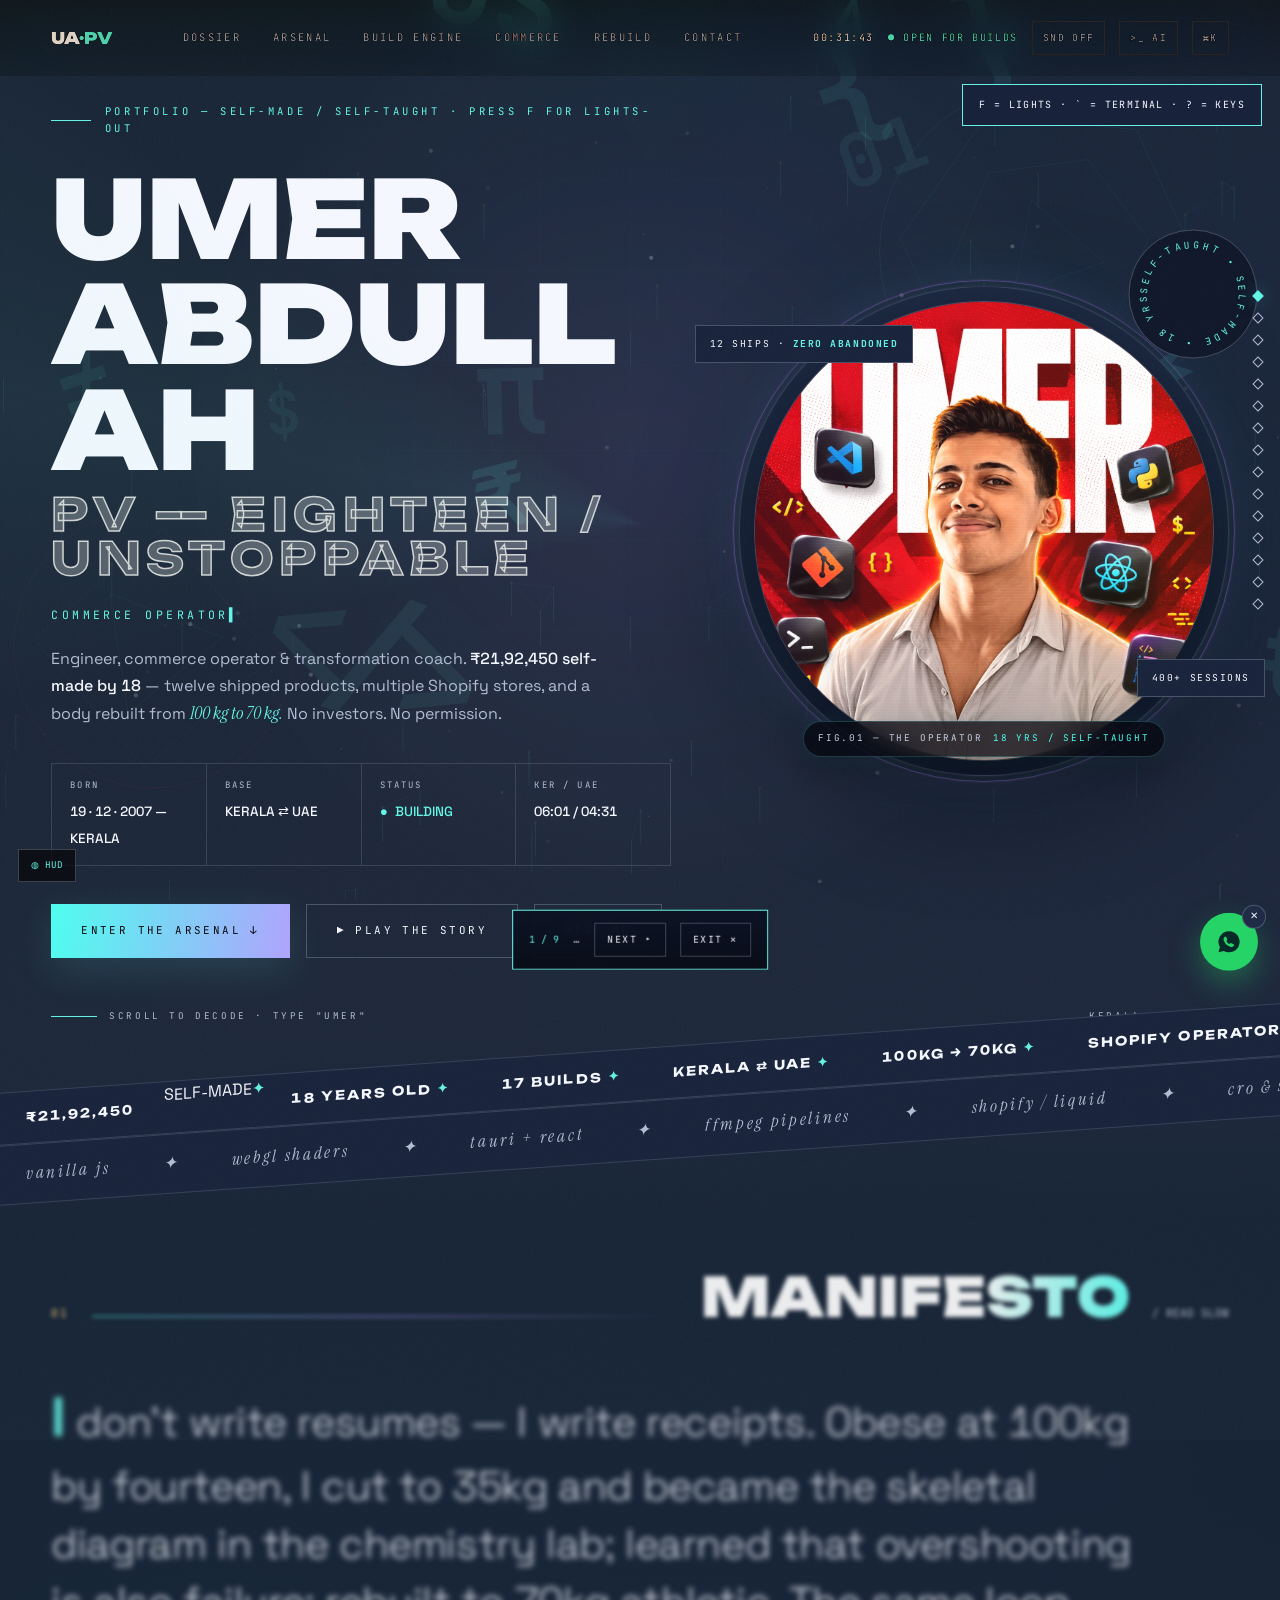
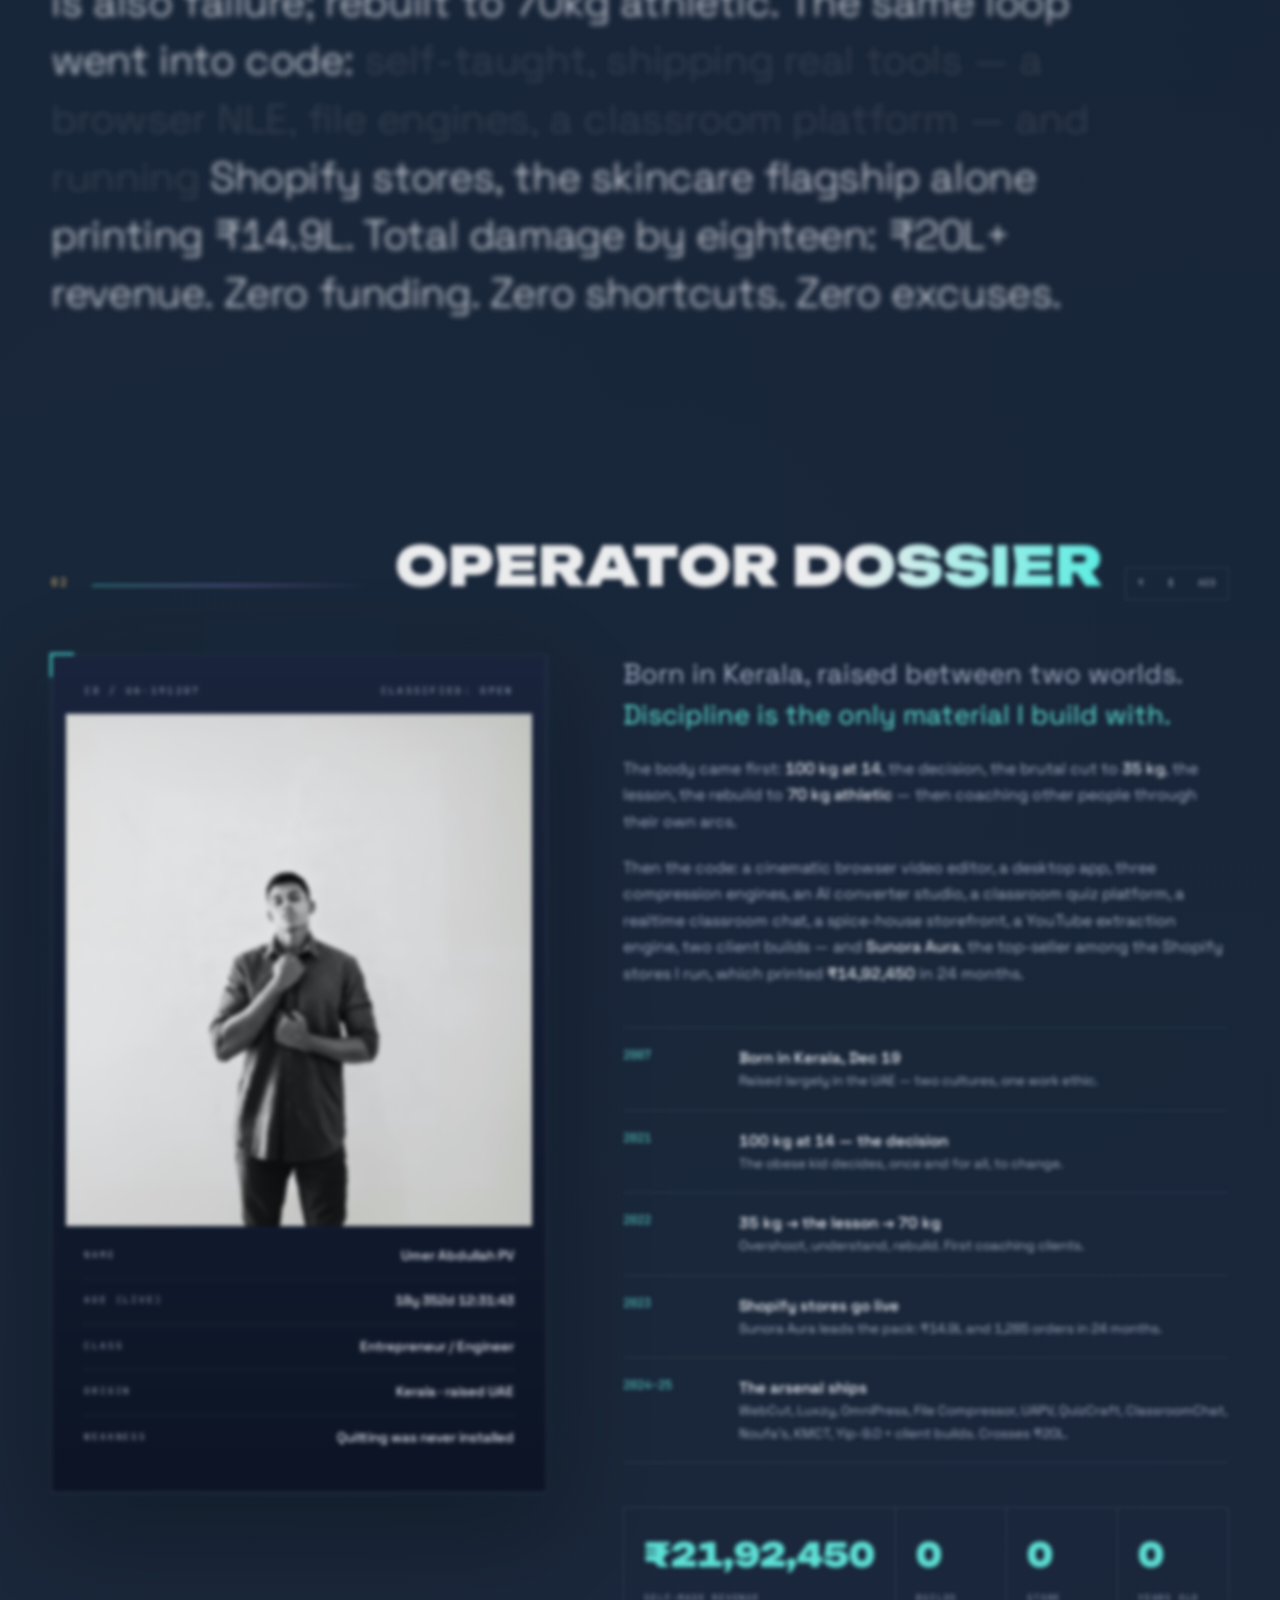
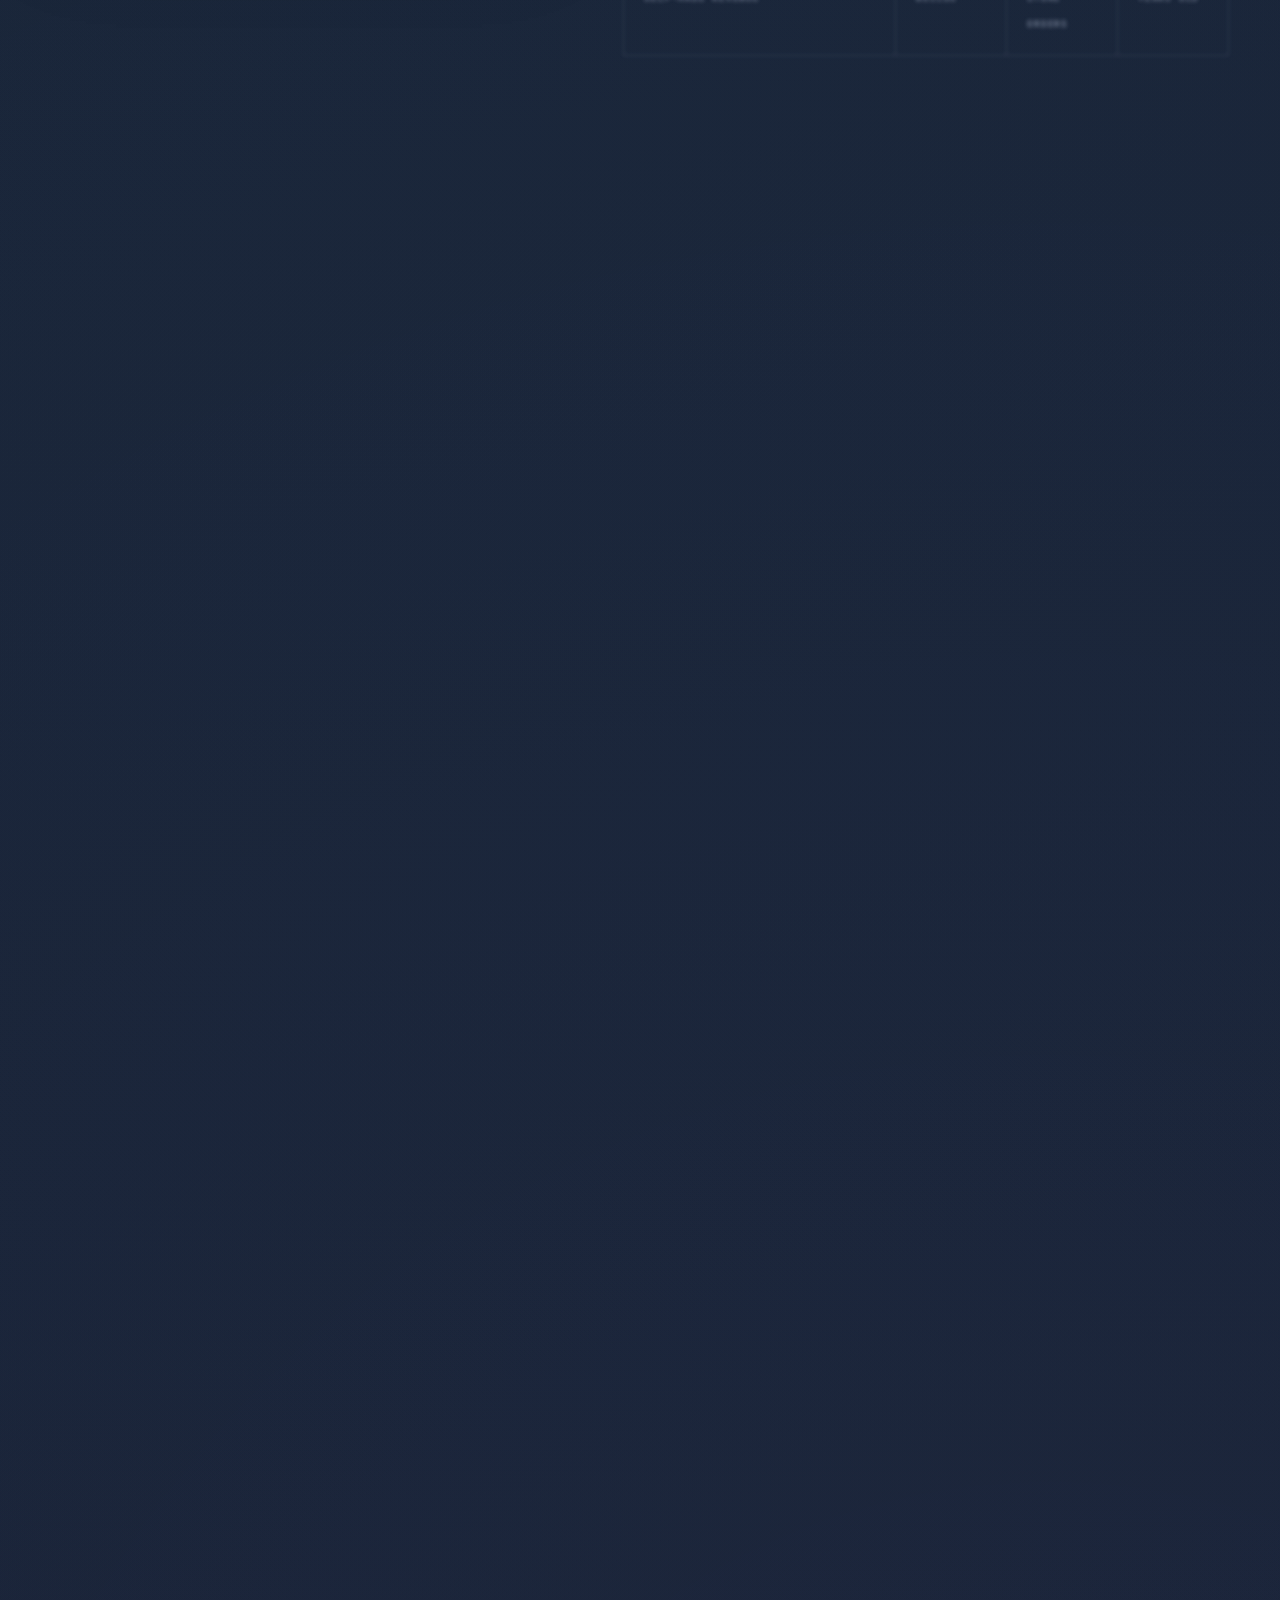
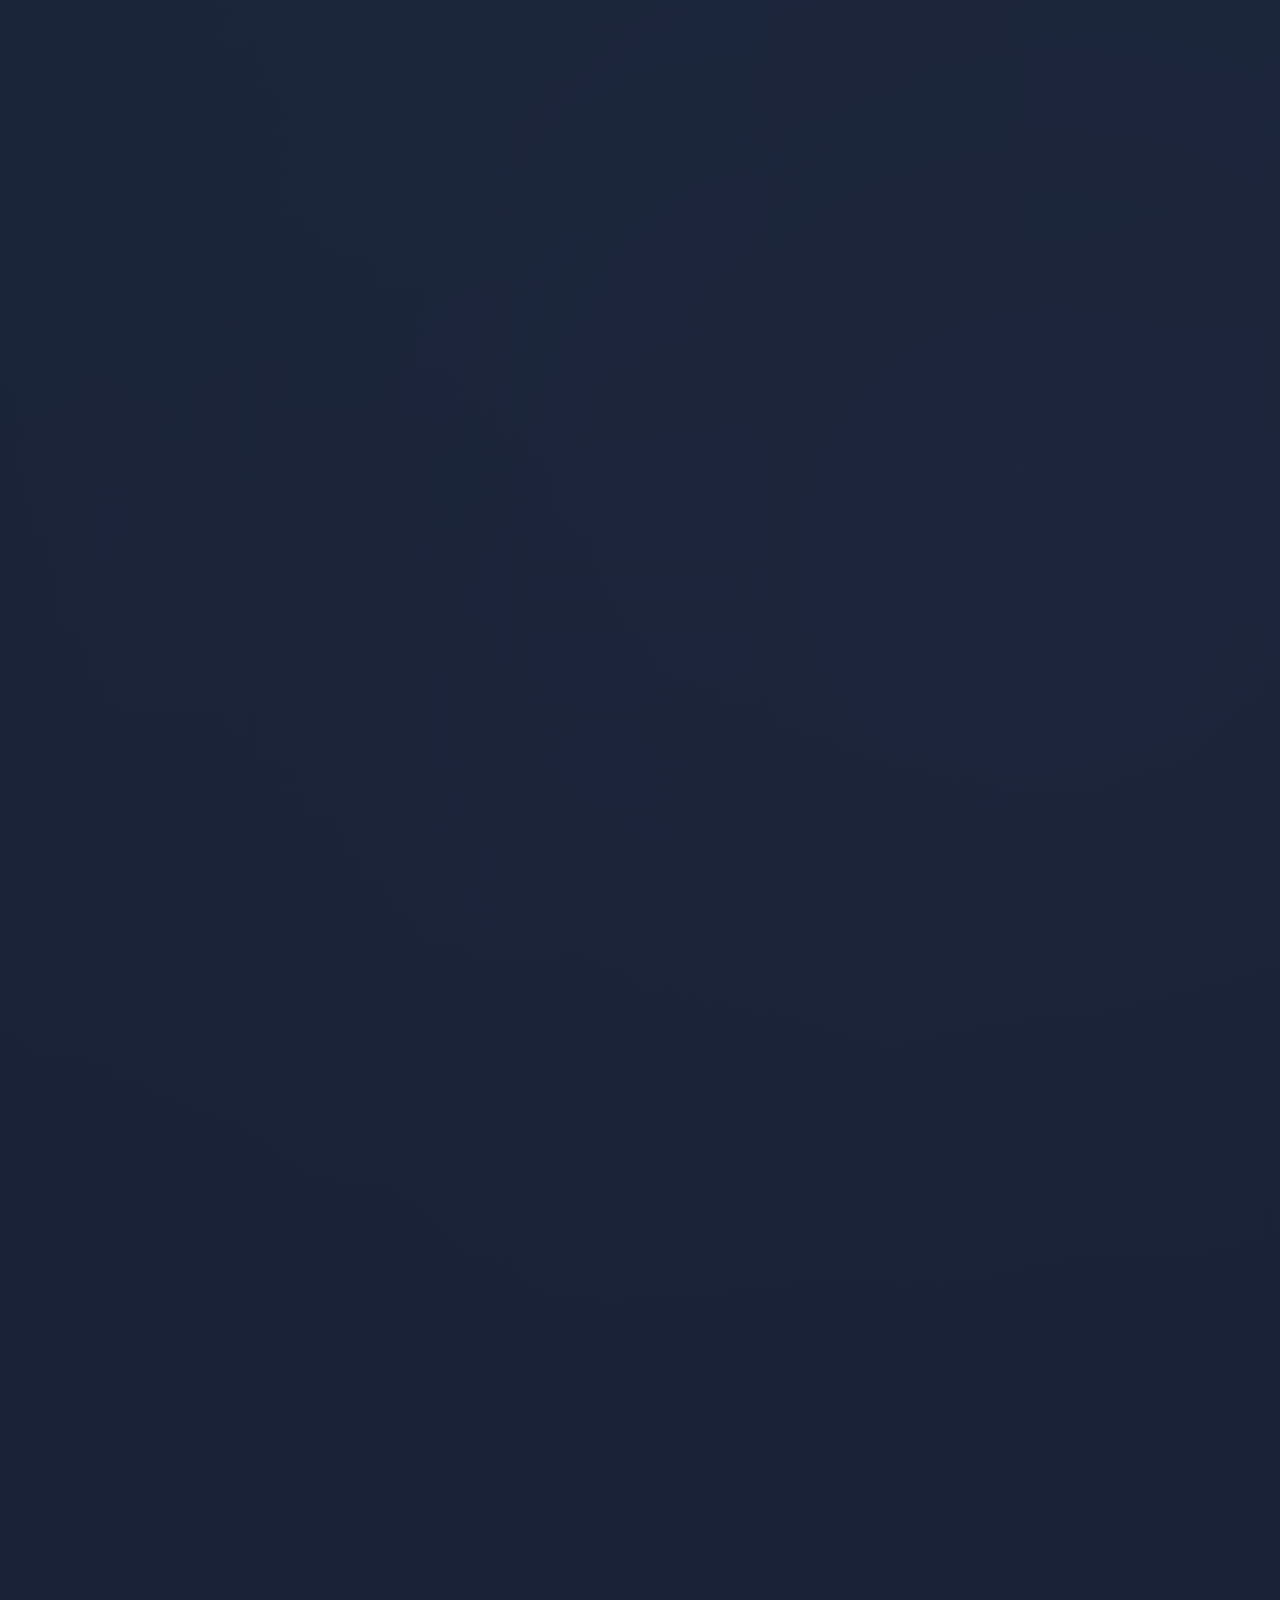
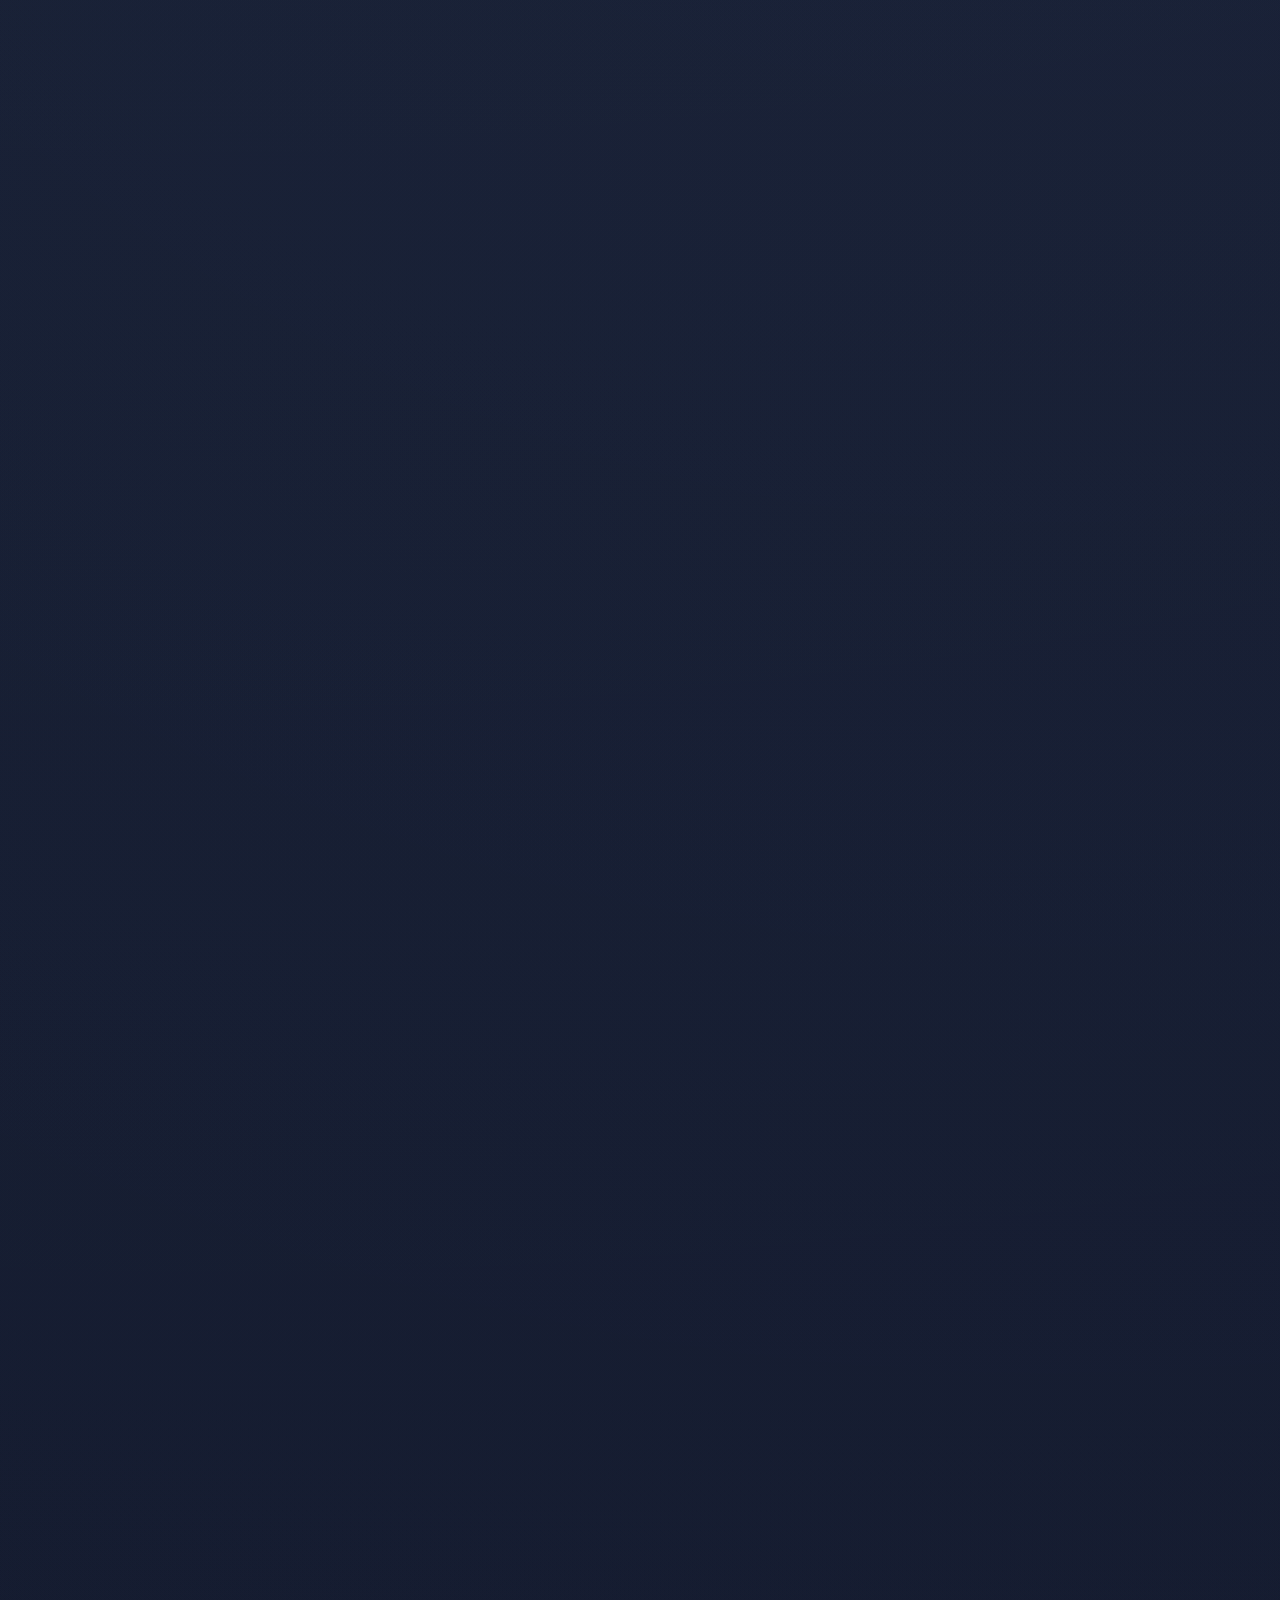
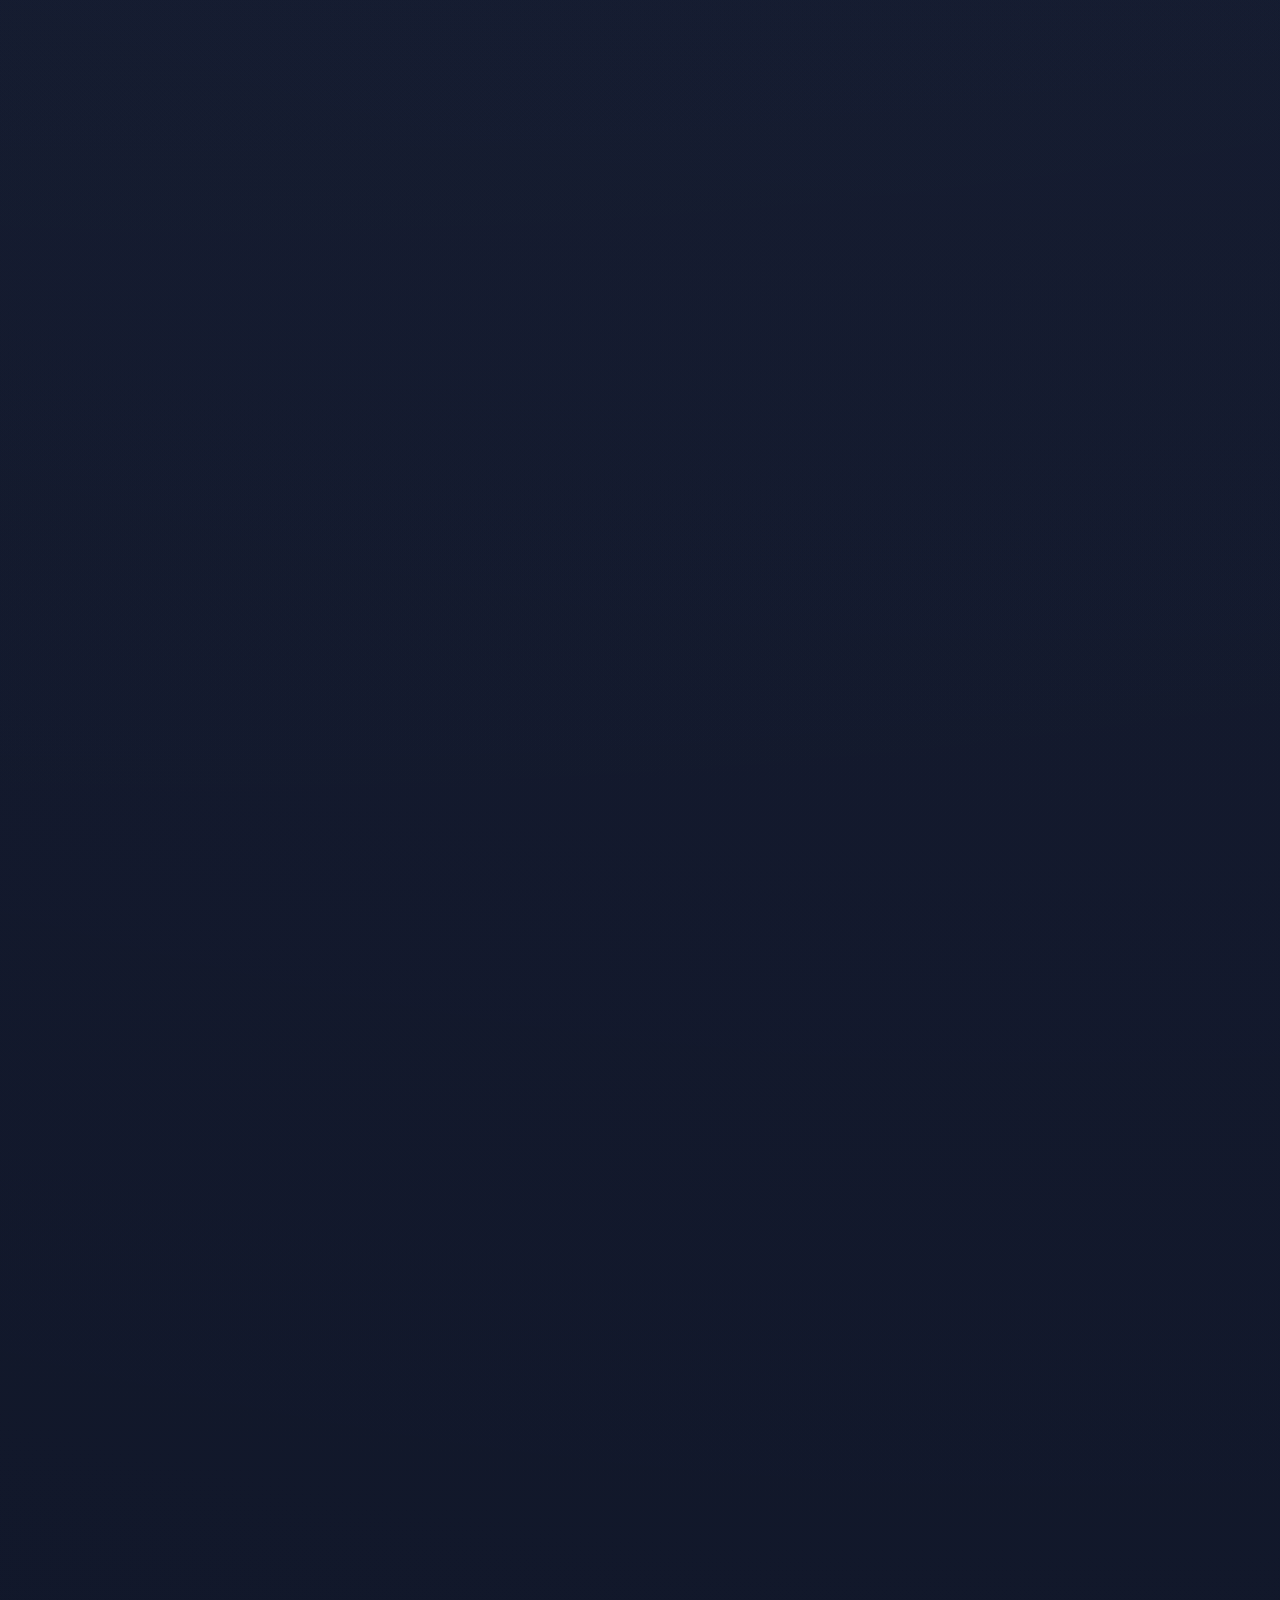
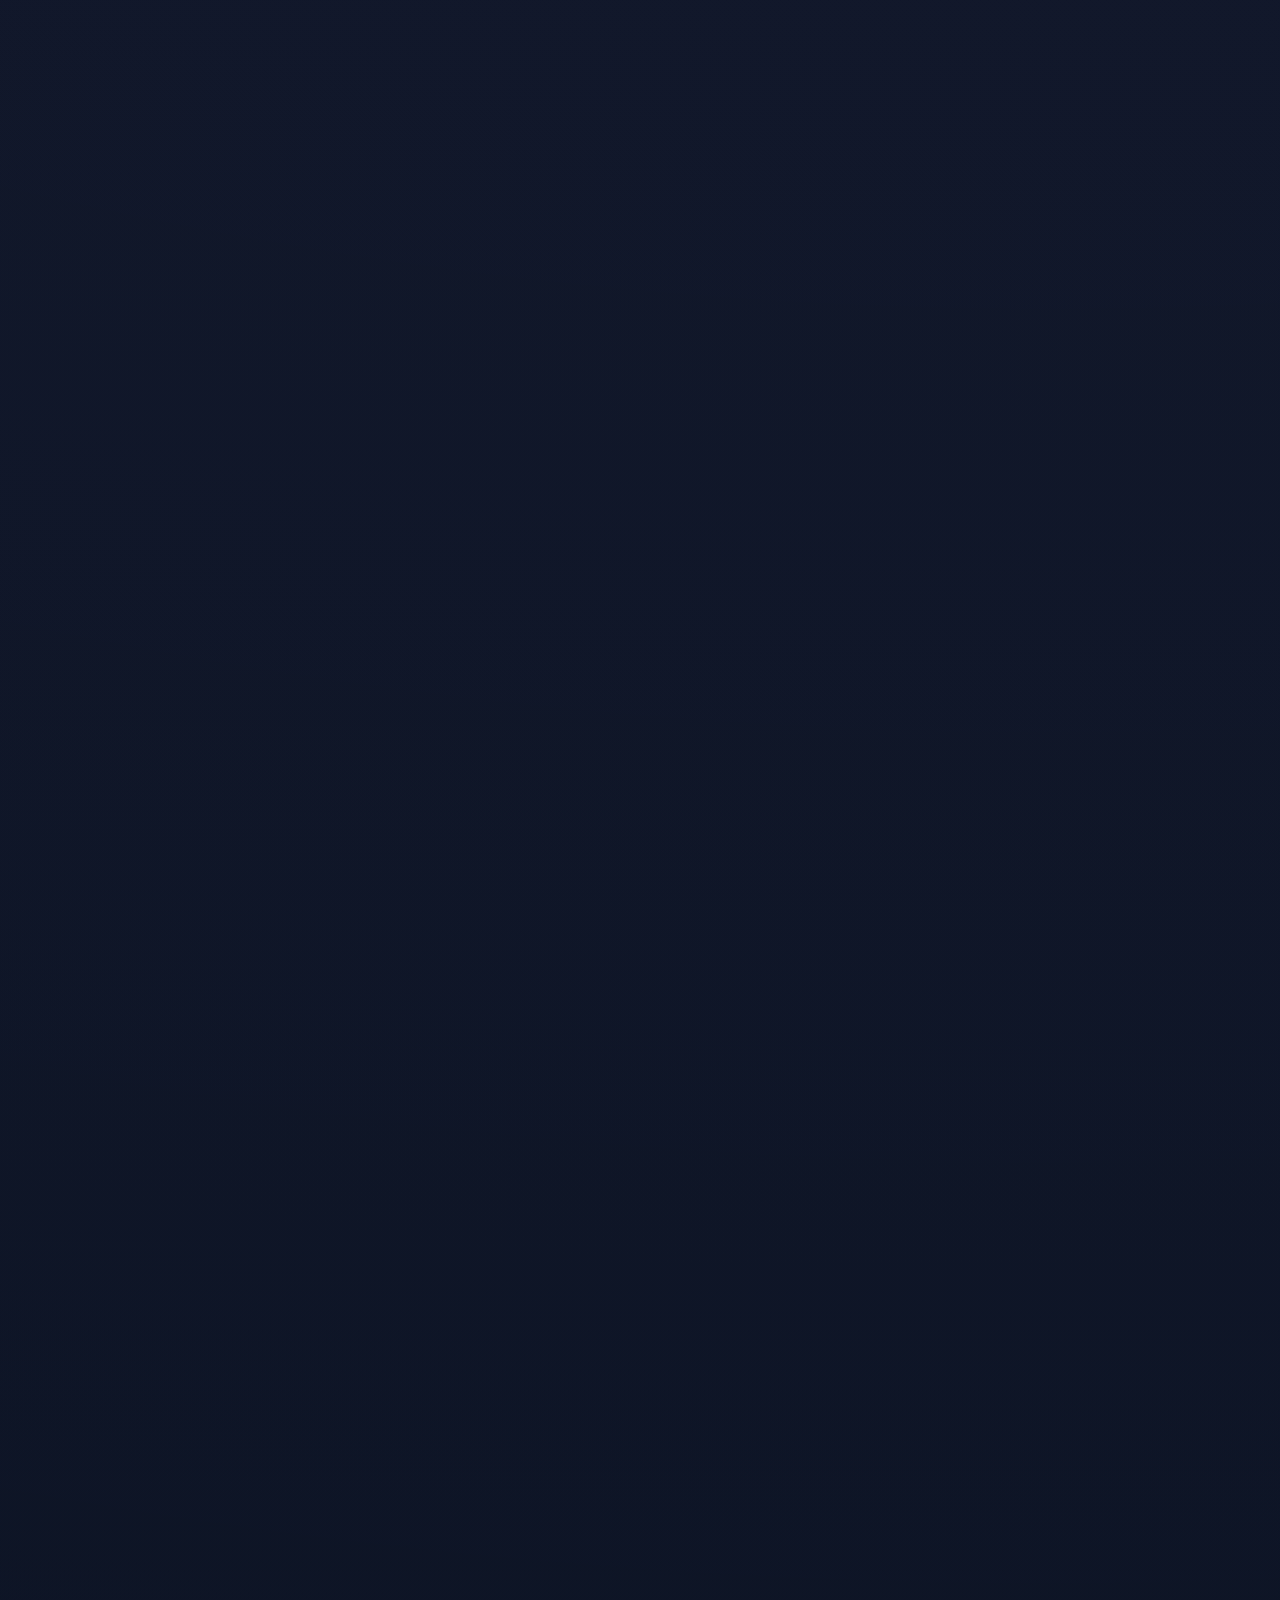
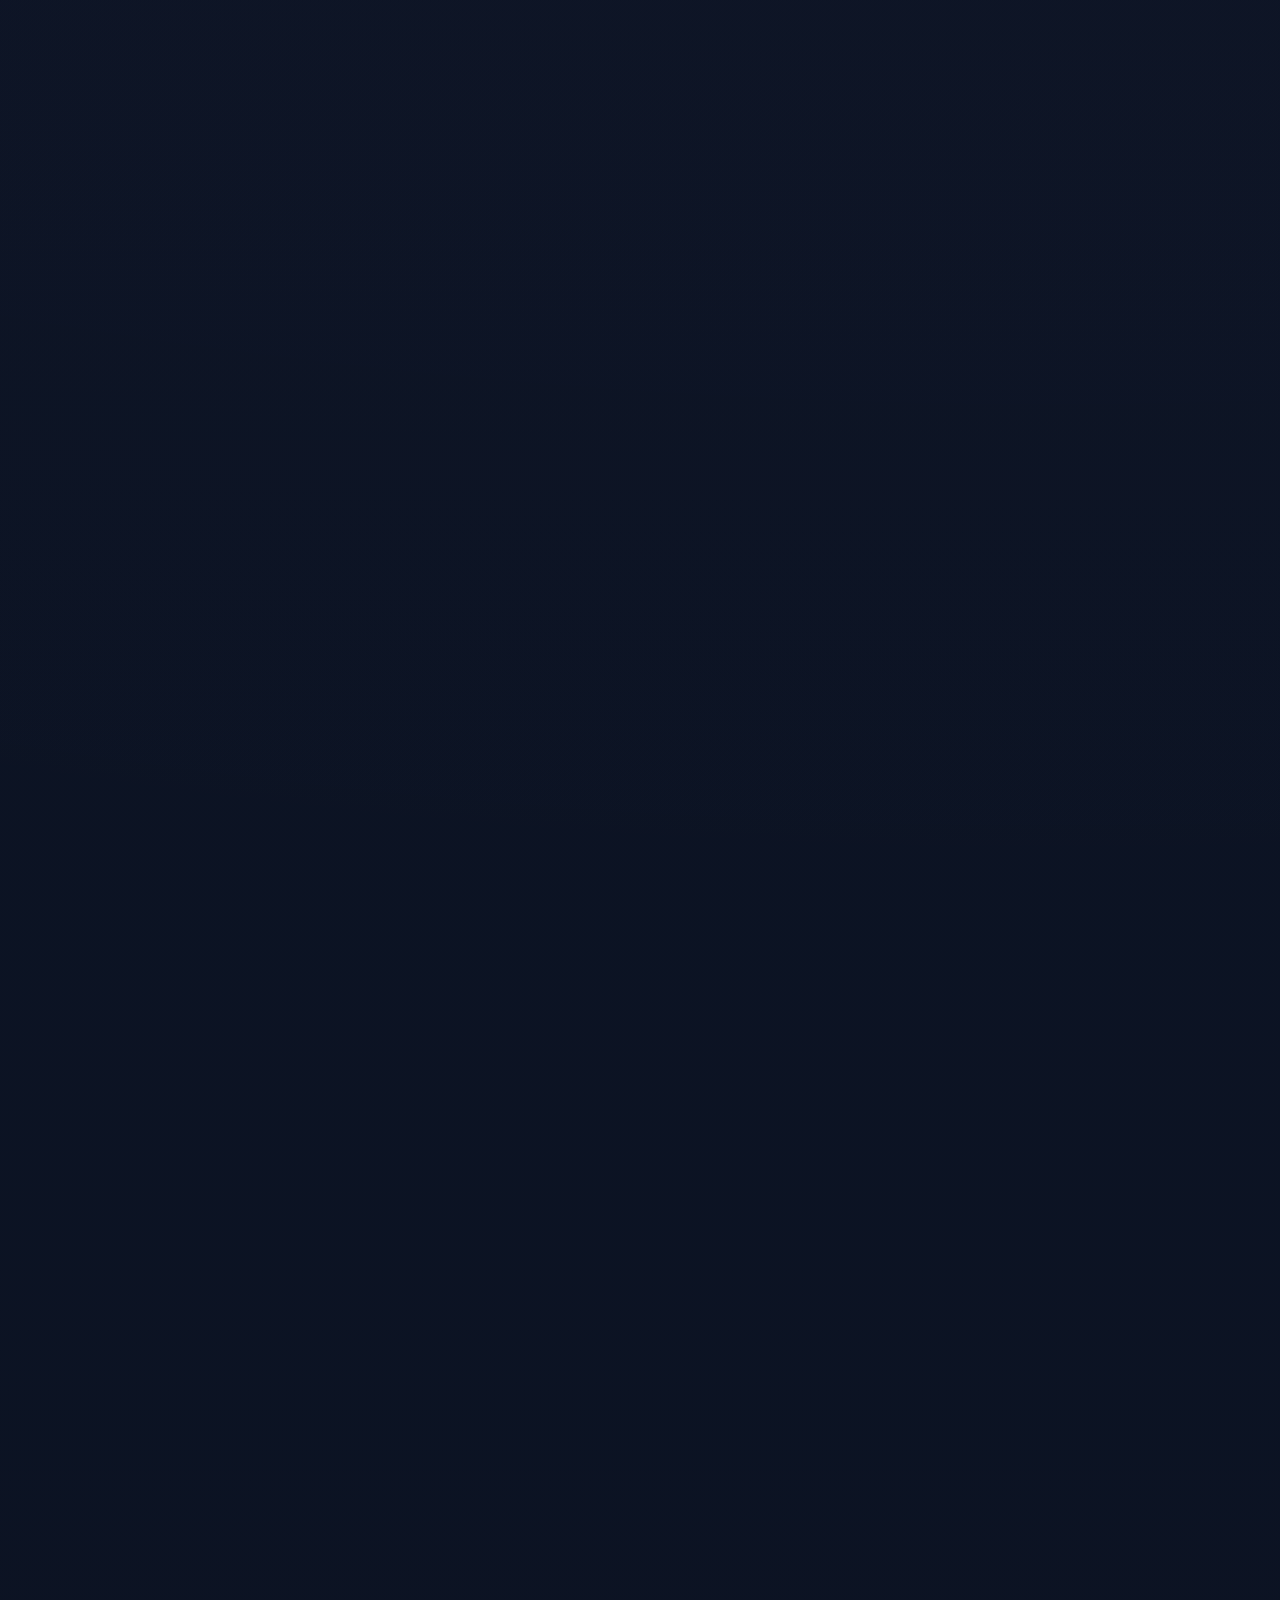
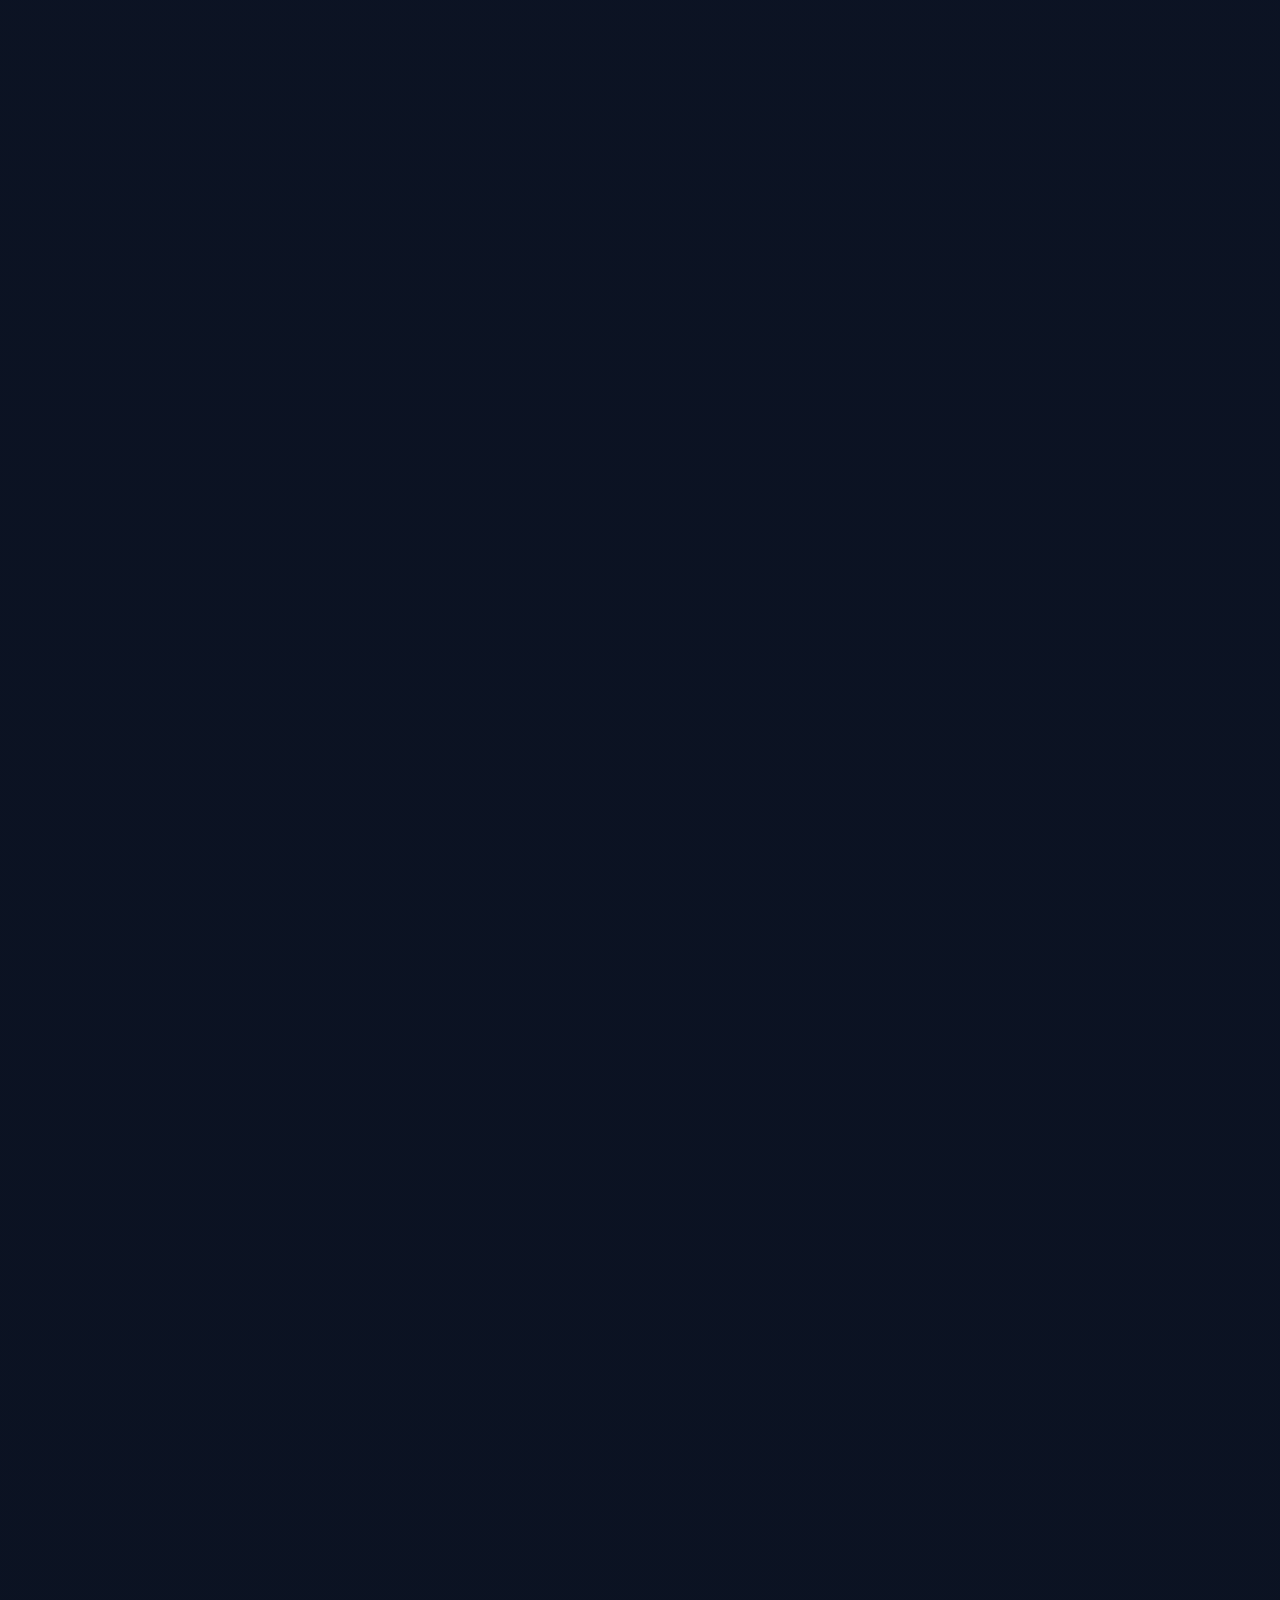
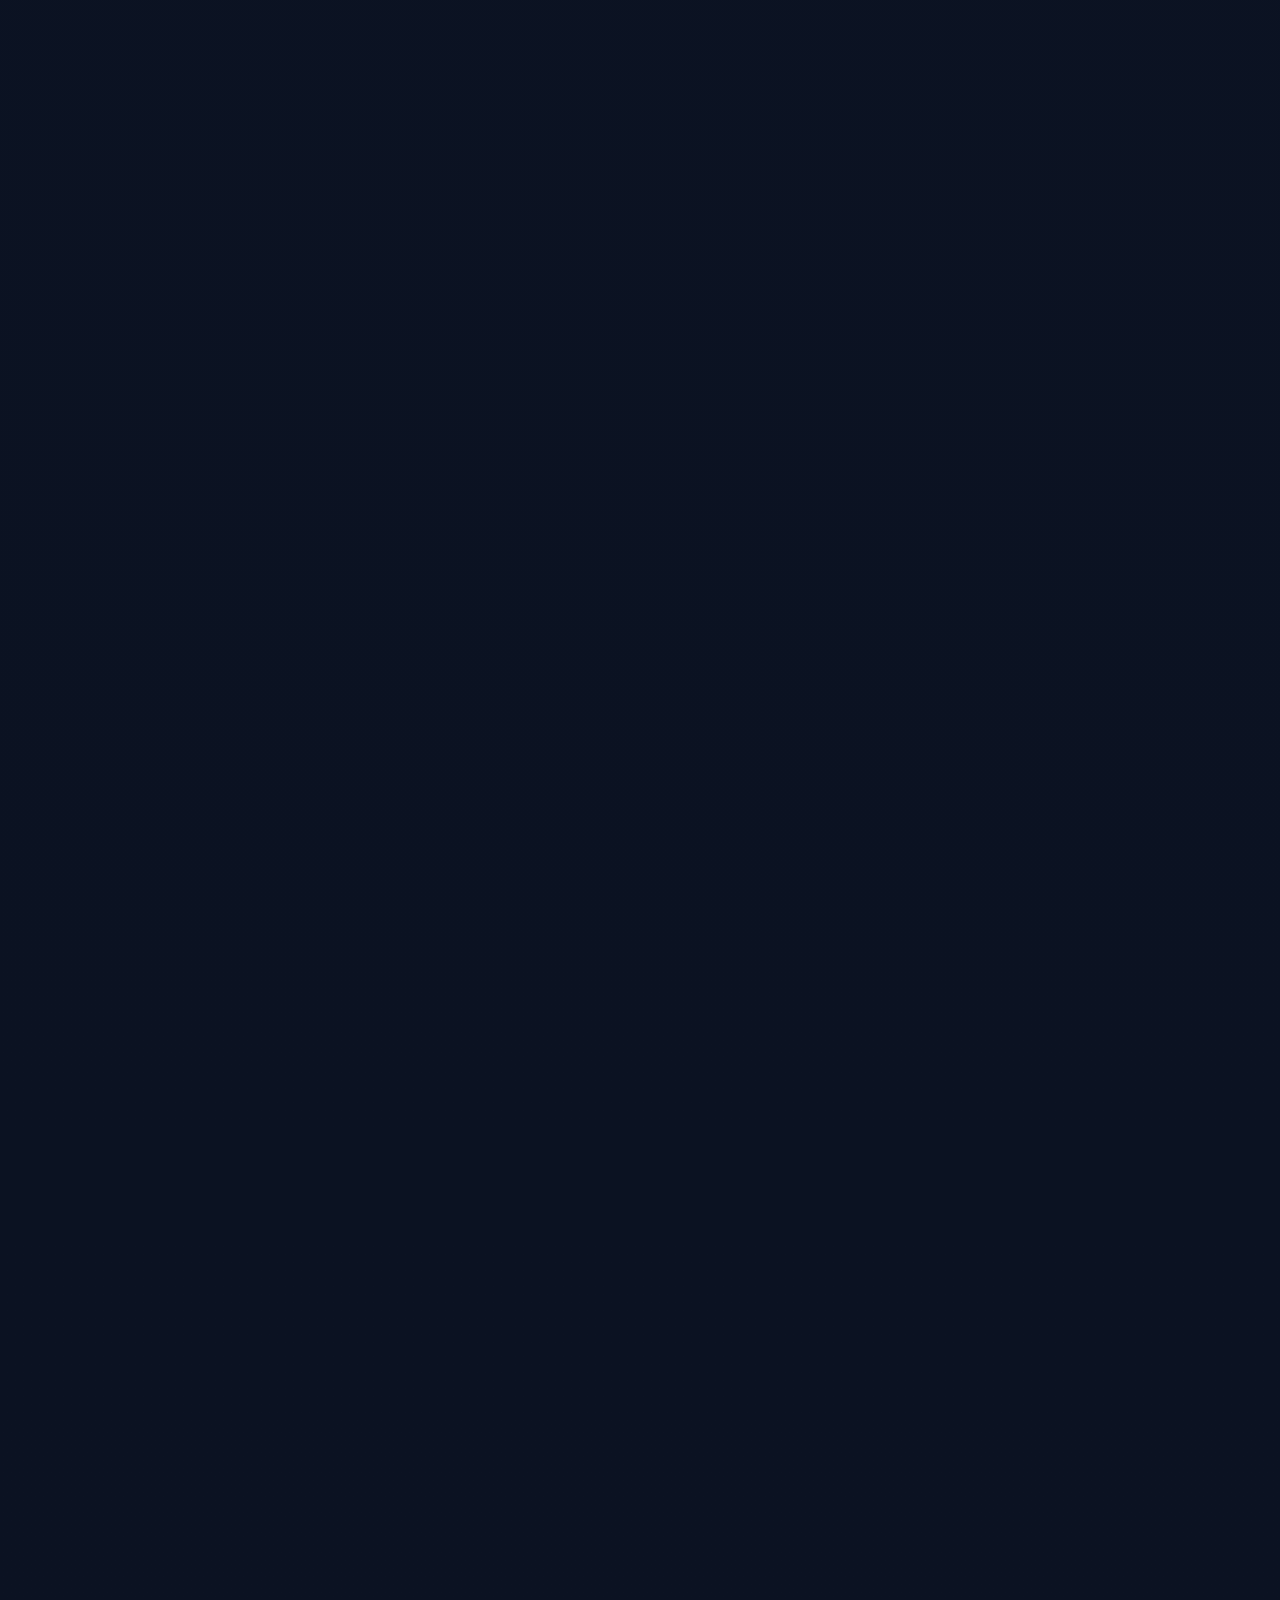
==== index.html @ 382bc037 "Add files via upload" ====
<!DOCTYPE html>

<html lang="en">
<head>
<meta charset="utf-8"/>
<meta content="width=device-width, initial-scale=1.0, viewport-fit=cover" name="viewport"/>
<title>UMER ABDULLAH PV — Prism Nebula / Architect of Code &amp; Commerce</title>
<meta content="18. Self-taught. ₹20L+ revenue. 100kg→70kg. Builder of WebCut Pro, Imprint, Luxzy, OmniPress, File Compressor, UAPV, QuizCraft, ClassroomChat, Noufa's Kitchen, KMCT, Yip-9.0 &amp; the Sunora Aura commerce engine." name="description"/>
<meta content="#04050D" name="theme-color"/>
<meta content="UMER ABDULLAH PV — Architect of Code &amp; Commerce" property="og:title"/>
<meta content="18. Self-taught. ₹20L+ self-made. 100kg→70kg. 17 builds across products, tools, commerce and experimental interfaces." property="og:description"/>
<meta content="" id="ogImg" property="og:image"/>
<script>document.documentElement.classList.add('js')</script>
<link href="https://fonts.googleapis.com" rel="preconnect"/><link href="styles/base.css" rel="stylesheet"/><link href="styles/theme-polar.css" rel="stylesheet"/><link href="styles/theme-prism.css" rel="stylesheet"/><link href="styles/components/holo.css" rel="stylesheet"/><link href="styles/components/transmissions.css" rel="stylesheet"/><link href="styles/components/hero.css" rel="stylesheet"/><link href="styles/components/universe.css" rel="stylesheet"/><link href="styles/components/build-mode.css" rel="stylesheet"/><link href="styles/components/lab.css" rel="stylesheet"/><link href="styles/components/black-room.css" rel="stylesheet"/><link href="styles/components/dossier-plus.css" rel="stylesheet"/>
<link crossorigin="" href="https://fonts.gstatic.com" rel="preconnect"/>
<link href="https://fonts.googleapis.com/css2?family=Unbounded:wght@400;700;900&amp;family=Space+Grotesk:wght@300;400;500;700&amp;family=Instrument+Serif:ital@0;1&amp;family=JetBrains+Mono:wght@300;400;500;700&amp;display=swap" rel="stylesheet"/>
<style id="holo-v12-final">
/* HOLO V12 — clean automatic runway. Intentionally no pointer/wheel/touch control. */
#holo{overflow:hidden!important;position:relative!important}
#holo::before{opacity:.18!important;animation:none!important}
#holo .sec-head{position:relative!important;z-index:20!important;margin-bottom:18px!important}
#holo .ring-wrap{height:560px!important;min-height:560px!important;margin-top:8px!important;position:relative!important;overflow:hidden!important;perspective:1550px!important;perspective-origin:50% 46%!important;transform-style:preserve-3d!important;touch-action:auto!important;user-select:none!important;cursor:default!important}
#holo .ring-wrap::before,#holo .ring-wrap::after{display:none!important;content:none!important}
#holo .ring.holo-runway{position:absolute!important;inset:0!important;width:100%!important;height:100%!important;transform-style:preserve-3d!important;pointer-events:none!important}
#holo .holo-runway-glow{display:none!important}
#holo .ring-wrap.holo-stage::before{content:""!important;position:absolute!important;left:6%!important;right:6%!important;top:50%!important;height:1px!important;background:linear-gradient(90deg,transparent,rgba(93,239,235,.25),rgba(164,119,255,.23),rgba(255,108,190,.22),transparent)!important;box-shadow:0 0 30px rgba(83,225,230,.08)!important;z-index:1!important;pointer-events:none!important}
#holo .rcard{position:absolute!important;left:50%!important;top:50%!important;width:300px!important;height:430px!important;min-height:0!important;margin:0!important;display:block!important;overflow:hidden!important;border:1px solid rgba(215,228,255,.18)!important;border-radius:10px!important;background:#091222!important;box-shadow:0 26px 90px rgba(0,0,0,.42)!important;transform-origin:center center!important;transform-style:preserve-3d!important;backface-visibility:hidden!important;will-change:transform,opacity,filter!important;transition:transform .98s cubic-bezier(.18,.82,.2,1),opacity .72s ease,filter .72s ease,box-shadow .55s ease,border-color .4s ease!important;pointer-events:none!important;text-decoration:none!important}
#holo .rcard.is-active{border-color:rgba(105,244,234,.95)!important;box-shadow:0 34px 120px rgba(0,0,0,.56),0 0 55px rgba(75,238,231,.16),inset 0 0 0 1px rgba(255,255,255,.05)!important}
#holo .rcard img{position:absolute!important;inset:0!important;width:100%!important;height:100%!important;object-fit:cover!important;display:block!important;transform:scale(1.01)!important;filter:saturate(.96) contrast(1.04)!important;transition:transform .95s cubic-bezier(.18,.82,.2,1),filter .7s ease!important}
#holo .rcard.is-active img{transform:scale(1.035)!important;filter:saturate(1.07) contrast(1.06)!important}
#holo .holo-card-shade{position:absolute!important;inset:0!important;background:linear-gradient(180deg,rgba(5,8,16,.01) 42%,rgba(5,8,16,.82) 70%,rgba(5,8,16,.98) 100%)!important;z-index:2!important;pointer-events:none!important}
#holo .holo-card-frame{position:absolute!important;inset:10px!important;border:1px solid rgba(255,255,255,.08)!important;z-index:4!important;pointer-events:none!important}
#holo .rn{position:absolute!important;left:24px!important;right:24px!important;bottom:52px!important;z-index:5!important;font:800 1rem/1.1 var(--sans)!important;letter-spacing:.09em!important;color:var(--fg)!important;text-shadow:0 2px 22px rgba(0,0,0,.65)!important}
#holo .rt{position:absolute!important;left:24px!important;right:24px!important;bottom:25px!important;z-index:5!important;font:600 .52rem/1.2 var(--mono)!important;letter-spacing:.15em!important;color:var(--dim)!important}
#holo .holo-card-index{position:absolute!important;top:18px!important;right:18px!important;z-index:5!important;font:700 .5rem var(--mono)!important;letter-spacing:.14em!important;color:rgba(255,255,255,.62)!important}
#holo .ring-meta.holo-meta-final{max-width:1180px!important;margin:7px auto 0!important;padding:0 8px!important;position:relative!important;z-index:12!important}
#holo .ring-meta-main b{display:block!important;font-size:clamp(1.05rem,2vw,1.7rem)!important;letter-spacing:.08em!important}
#holo .ring-meta-main small,#holo .ring-meta-signal{font:600 .54rem var(--mono)!important;letter-spacing:.15em!important;color:var(--dim)!important}
#holo .ring-meta-signal i{display:inline-block!important;width:7px!important;height:7px!important;border-radius:50%!important;background:var(--acid)!important;box-shadow:0 0 16px var(--acid)!important;margin-right:8px!important}
#holo .ring-hint{position:relative!important;z-index:12!important;margin-top:7px!important;font:600 .51rem var(--mono)!important;letter-spacing:.16em!important;color:var(--dim)!important;text-align:center!important}
#holo .holo-progress{position:absolute!important;left:7%!important;right:7%!important;bottom:13px!important;z-index:12!important;display:flex!important;align-items:center!important;gap:14px!important;font:600 .48rem var(--mono)!important;letter-spacing:.13em!important;color:var(--dim)!important}
#holo .holo-progress-line{position:relative!important;flex:1!important;height:2px!important;background:rgba(220,230,255,.1)!important;overflow:hidden!important}
#holo .holo-progress-line i{position:absolute!important;left:0!important;top:0!important;height:100%!important;background:linear-gradient(90deg,#63ece3,#9d8bff,#ff72c8,#ffc65c)!important;box-shadow:0 0 12px rgba(112,231,232,.22)!important;transition:width .9s cubic-bezier(.18,.82,.2,1)!important;width:5.88%!important}
#holo .holo-progress-count{min-width:60px!important;text-align:right!important;color:var(--fg)!important}
@media(max-width:1050px){#holo .ring-wrap{height:515px!important;min-height:515px!important}#holo .rcard{width:255px!important;height:365px!important}}
@media(max-width:680px){#holo .sec-head{margin-bottom:8px!important}#holo .ring-wrap{height:420px!important;min-height:420px!important;margin-top:0!important}#holo .rcard{width:220px!important;height:315px!important}#holo .rn{left:16px!important;right:16px!important;bottom:40px!important;font-size:.78rem!important}#holo .rt{left:16px!important;right:16px!important;bottom:18px!important;font-size:.44rem!important}#holo .holo-progress{left:6%!important;right:6%!important;bottom:9px!important;gap:9px!important}#holo .holo-progress-label{display:none!important}#holo .ring-meta.holo-meta-final{padding:0 4px!important}}
@media(prefers-reduced-motion:reduce){#holo .rcard,#holo .rcard img,#holo .holo-progress-line i{transition:none!important}}
</style>
</head>
<body id="top">
<a class="skip" href="#arsenal">SKIP TO CONTENT →</a>
<canvas aria-hidden="true" id="gl"></canvas>
<canvas aria-hidden="true" id="bg"></canvas>
<div aria-hidden="true" class="gridfx"></div>
<div aria-hidden="true" class="glow" id="glow"></div>
<div aria-hidden="true" id="torch"></div>
<div aria-hidden="true" class="grain"></div>
<div aria-hidden="true" class="progress"><span id="pbar"></span></div>
<div aria-live="polite" id="toasts"></div>
<div id="ctxmenu"></div>
<div id="selbar"></div>
<div id="tip"></div>
<div id="keysOv"><div class="kb"></div></div>
<button aria-label="Back to top" id="rocket">🚀</button>
<div aria-hidden="true" id="loader">
<div class="load-top"><span>UMER ABDULLAH PV</span><span>B.19.12.2007 — KERALA ⇄ UAE</span><span>VOL.∞</span></div>
<div class="load-boot">
    &gt; mounting receipts ................ <b>OK</b><br/>
    &gt; linking sunora aura admin ........ <b>OK</b><br/>
    &gt; developing transformation film ... <b>OK</b><br/>
    &gt; arming video surfaces ............ <b>OK</b><br/>
    &gt; charging vfx reactor ............. <b>OK</b><br/>
    &gt; excuses.dll ...................... <b>NOT FOUND</b>
</div>
<div class="load-num"><span id="loadPct">00</span><em>%</em></div>
</div>
<nav class="nav">
<a class="logo" href="#top">UA<i>·PV</i></a>
<div class="nav-links">
<a href="#dossier">DOSSIER</a><a href="#arsenal">ARSENAL</a><a href="#identity">IDENTITY</a><a href="#commerce">COMMERCE</a><a href="#crucible">REBUILD</a><a href="#contact">CONTACT</a>
</div>
<div class="nav-right">
<span id="navTime">--:--:--</span><span class="st">● OPEN FOR BUILDS</span>
<button class="cmdk-btn" id="sndBtn">SND OFF</button>
<button class="cmdk-btn" id="termBtn">&gt;_ AI</button>
<button class="cmdk-btn" id="cmdkBtn">⌘K</button>
<button aria-expanded="false" aria-label="Menu" class="burger" id="burger"><span></span><span></span></button>
</div>
</nav>
<div class="menu" id="menu">
<a class="ml" href="#dossier"><small>01</small>DOSSIER</a>
<a class="ml" href="#arsenal"><small>02</small>ARSENAL</a>
<a class="ml" href="#universe"><small>03</small>UNIVERSE</a>
<a class="ml" href="#buildmode"><small>04</small>BUILD MODE</a>
<a class="ml" href="#screens"><small>05</small>INTERFACES</a>
<a class="ml" href="#commerce"><small>06</small>COMMERCE</a>
<a class="ml" href="#crucible"><small>07</small>REBUILD</a>
<a class="ml" href="#lab"><small>08</small>LAB</a>
<a class="ml" href="#contact"><small>09</small>CONTACT</a>
<div class="menu-quick">
<a class="wa" href="#" id="mWA" rel="noopener" target="_blank">WHATSAPP</a>
<a href="#" id="mCall">CALL</a>
<a href="#" id="mMail">EMAIL</a>
</div>
</div>
<div aria-hidden="true" class="rail"><a data-l="HERO" href="#top"></a><a data-l="MANIFESTO" href="#manifesto"></a><a data-l="DOSSIER" href="#dossier"></a><a data-l="ARSENAL" href="#arsenal"></a><a data-l="HOLO DECK" href="#holo"></a><a data-l="IDENTITY CORE" href="#identity"></a><a data-l="TIMELINE" href="#life"></a><a data-l="INTERFACES" href="#screens"></a><a data-l="COMMERCE" href="#commerce"></a><a data-l="RECEIPT" href="#receipt"></a><a data-l="CRUCIBLE" href="#crucible"></a><a data-l="REBUILD" href="#rebuild"></a><a data-l="CAPABILITIES" href="#capabilities"></a><a data-l="TRANSMISSIONS" href="#words"></a><a data-l="CONTACT" href="#contact"></a></div>
<main>
<section class="hero" id="hero">
<div aria-hidden="true" class="sweep"></div>
<span class="hmsg" style="top:18%;left:6%">NO INVESTORS.</span>
<div class="wrap hero-grid">
<div>
<p class="kicker" data-reveal="">PORTFOLIO — SELF-MADE / SELF-TAUGHT · PRESS F FOR LIGHTS-OUT</p>
<h1 class="hero-name" id="heroName">
<span data-split="">UMER</span><br/>
<span data-split="">ABDULLAH</span><br/>
<span class="ghost" data-reveal="" style="--d:.5s">PV — EIGHTEEN / UNSTOPPABLE</span>
</h1>
<p aria-hidden="true" class="hero-type" id="heroType"></p>
<p class="hero-role" data-reveal="" style="--d:.3s">Engineer, commerce operator &amp; transformation coach. <b><span data-inr="2192450">₹21,92,450</span> self-made by 18</b> — twelve shipped products, multiple Shopify stores, and a body rebuilt from <span class="serif">100 kg to 70 kg.</span> No investors. No permission.</p>
<div class="hero-meta" data-reveal="" style="--d:.4s">
<div><small>BORN</small><span>19 · 12 · 2007 — KERALA</span></div>
<div><small>BASE</small><span>KERALA ⇄ UAE</span></div>
<div><small>STATUS</small><span class="live">BUILDING</span></div>
</div>
<div class="hero-ctas" data-reveal="" style="--d:.5s">
<a class="btn btn-solid magnet" href="#arsenal"><span class="magnet-inner">ENTER THE ARSENAL ↓</span></a>
<button class="btn btn-ghost magnet" id="tourBtn"><span class="magnet-inner">▶ PLAY THE STORY</span></button>
<a class="btn btn-ghost magnet" href="#contact" id="hireBtn"><span class="magnet-inner">HIRE ME</span></a>
</div>
</div>
<div class="hero-visual" data-reveal="" style="--d:.25s">
<svg aria-hidden="true" class="badge" viewbox="0 0 132 132">
<circle cx="66" cy="66" r="64"></circle>
<path d="M66,66 m-46,0 a46,46 0 1,1 92,0 a46,46 0 1,1 -92,0" fill="none" id="cir"></path>
<text><textpath href="#cir">SELF-TAUGHT • SELF-MADE • 18 YRS • NO EXCUSES • </textpath></text>
</svg>
<div class="frame" id="portrait">
<span class="c1"></span><span class="c2"></span>
<div class="portrait-clip">
<img alt="Umer Abdullah PV — portfolio portrait" data-base="assets/photos/hero-circle" data-fb="assets/photos/hero-circle.jpg" src="assets/photos/hero-circle.jpg"/>
</div>
<div aria-hidden="true" class="holo-sheen"></div>
<div class="fig-cap"><span>FIG.01 — THE OPERATOR</span><span>18 YRS / SELF-TAUGHT</span></div>
</div>
<div class="chip chip-1">REVENUE · <b data-inr="2192450">₹21,92,450</b></div>
<div class="chip chip-2"><b>100→70KG</b> · REBUILT</div>
</div>
</div>
<div class="wrap hero-foot">
<span class="scroll-hint"><i></i>SCROLL TO DECODE · TYPE "UMER"</span>
<span>KERALA, IN ⇄ UAE</span>
</div>
</section>
<div aria-hidden="true" class="mq"><div class="mq-track" id="mq1">
<span data-inr="2192450">₹21,92,450</span> SELF-MADE <em>✦</em><span>18 YEARS OLD <em>✦</em></span><span>17 BUILDS <em>✦</em></span><span>KERALA ⇄ UAE <em>✦</em></span><span>100KG → 70KG <em>✦</em></span><span>SHOPIFY OPERATOR <em>✦</em></span>
</div></div>
<div aria-hidden="true" class="mq rev"><div class="mq-track" id="mq2">
<span>vanilla js</span><span>✦</span><span>webgl shaders</span><span>✦</span><span>tauri + react</span><span>✦</span><span>ffmpeg pipelines</span><span>✦</span><span>shopify / liquid</span><span>✦</span><span>cro &amp; seo</span><span>✦</span><span>motion design</span><span>✦</span>
</div></div>
<section class="sec" id="manifesto">
<span class="hmsg" style="top:10%;right:8%">SELF-MADE.</span>
<div class="wrap">
<header class="sec-head" data-reveal=""><span class="sec-idx">01</span><div class="sec-line"></div><h2 class="sec-title" data-scramble="">MANIFESTO</h2><span class="sec-count">/ READ SLOW</span></header>
<p class="manifesto" id="mani">I don't write resumes — I write receipts. Obese at 100kg by fourteen, I cut to 35kg and became the skeletal diagram in the chemistry lab; learned that overshooting is also failure; rebuilt to 70kg athletic. The same loop went into code: self-taught, shipping real tools — a browser NLE, file engines, a classroom platform — and running Shopify stores, the skincare flagship alone printing ₹14.9L. Total damage by eighteen: ₹20L+ revenue. Zero funding. Zero shortcuts. Zero excuses.</p>
</div>
</section>
<section class="sec" id="dossier">
<div class="wrap">
<header class="sec-head" data-reveal=""><span class="sec-idx">02</span><div class="sec-line"></div><h2 class="sec-title" data-scramble="">OPERATOR DOSSIER</h2>
<span class="curbtns" style="display:flex;border:1px solid var(--line)"><button class="curbtn on" data-cur="INR" style="font-family:var(--mono);font-size:.58rem;padding:8px 12px;color:var(--dim)">₹</button><button class="curbtn" data-cur="USD" style="font-family:var(--mono);font-size:.58rem;padding:8px 12px;color:var(--dim)">$</button><button class="curbtn" data-cur="AED" style="font-family:var(--mono);font-size:.58rem;padding:8px 12px;color:var(--dim)">AED</button></span></header>
<div class="about-grid">
<aside class="dossier frame" data-reveal="">
<div class="dossier-head"><span>ID / UA-191207</span><span>CLASSIFIED: OPEN</span></div>
<img alt="Umer Abdullah PV — studio session" data-base="assets/photos/studio-1" data-fb="https://picsum.photos/seed/umer-physique-athletic/700/820" src="assets/photos/studio-1.jpg"/>
<ul class="dossier-list">
<li><small>Name</small><b>Umer Abdullah PV</b></li>
<li><small>Age (live)</small><b id="ageTick">--</b></li>
<li><small>Class</small><b>Entrepreneur / Engineer</b></li>
<li><small>Origin</small><b>Kerala · raised UAE</b></li>
<li><small>Weakness</small><b>Quitting was never installed</b></li>
</ul>
</aside>
<div class="copy">
<p class="lead" data-reveal="">Born in Kerala, raised between two worlds. <em>Discipline is the only material I build with.</em></p>
<p data-reveal="" style="--d:.1s">The body came first: <strong>100 kg at 14</strong>, the decision, the brutal cut to <strong>35 kg</strong>, the lesson, the rebuild to <strong>70 kg athletic</strong> — then coaching other people through their own arcs.</p>
<p data-reveal="" style="--d:.2s">Then the code: a cinematic browser video editor, a desktop app, three compression engines, an AI converter studio, a classroom quiz platform, a realtime classroom chat, a spice-house storefront, a YouTube extraction engine, two client builds — and <strong>Sunora Aura</strong>, the top-seller among the Shopify stores I run, which printed <strong data-inr="1492450">₹14,92,450</strong> in 24 months.</p>
<ul class="tl2" data-reveal="" style="--d:.25s">
<li><span class="yr">2007</span><div><h4>Born in Kerala, Dec 19</h4><p>Raised largely in the UAE — two cultures, one work ethic.</p></div></li>
<li><span class="yr">2021</span><div><h4>100 kg at 14 — the decision</h4><p>The obese kid decides, once and for all, to change.</p></div></li>
<li><span class="yr">2022</span><div><h4>35 kg → the lesson → 70 kg</h4><p>Overshoot, understand, rebuild. First coaching clients.</p></div></li>
<li><span class="yr">2023</span><div><h4>Shopify stores go live</h4><p>Sunora Aura leads the pack: ₹14.9L and 1,285 orders in 24 months.</p></div></li>
<li><span class="yr">2024–25</span><div><h4>The arsenal ships</h4><p>WebCut, Luxzy, OmniPress, File Compressor, UAPV, QuizCraft, ClassroomChat, Noufa's, KMCT, Yip-9.0 + client builds. Crosses ₹20L.</p></div></li>
</ul>
<div class="about-stats" data-reveal="" style="--d:.3s">
<div><b data-inr="2192450">₹21,92,450</b><small>Self-made revenue</small></div>
<div><b><span data-count="14">0</span></b><small>Builds</small></div>
<div><b><span data-count="1285" data-loc="in">0</span></b><small>Store orders</small></div>
<div><b><span data-count="18">0</span></b><small>Years old</small></div>
</div>
</div>
</div>
</div>
</section>
<section class="sec" id="arsenal">
<div class="wrap">
<header class="sec-head" data-reveal=""><span class="sec-idx">03</span><div class="sec-line"></div><h2 class="sec-title" data-scramble="">THE ARSENAL</h2><span class="sec-count">/ 17 BUILDS · CLICK P-## = CASE STUDY</span></header>
<div class="arsenal-tools" id="arsTools"></div>
<div class="arsenal" data-reveal="">
<a class="arow" data-cat="tools" data-link="luxzy" data-reveal="" href="#" rel="noopener" target="_blank">
<span class="lv">LIVE <i class="lat">24ms</i></span>
<span class="athumb"><img alt="Luxzy Studio interface" data-base="assets/projects/luxzy" data-fb="https://picsum.photos/seed/luxzy-studio-converter/640/400" loading="lazy" src="assets/projects/luxzy.jpg"/><span class="idx" data-case="luxzy">P-01</span><span class="stats-chip">30+ FORMATS · AI 4K UPSCALE · 99.9% UP</span></span>
<span class="abody"><span class="at">Luxzy <span class="serif">Studio</span></span><span class="m">30+ Conversions · AI BG Remove · AI 4K Upscale<br/>Canvas Studio Editor · Tiered Plans</span></span>
<span class="go">↗</span>
</a>
<a class="arow" data-cat="tools" data-link="omnipress" data-reveal="" href="#" rel="noopener" style="--d:.05s" target="_blank">
<span class="lv">LIVE <i class="lat">31ms</i></span>
<span class="athumb"><img alt="OmniPress interface" data-base="assets/projects/omnipress" data-fb="https://picsum.photos/seed/omnipress-compressor/640/400" loading="lazy" src="assets/projects/omnipress.jpg"/><span class="idx" data-case="omnipress">P-02</span><span class="stats-chip">100MB · TARGET-KB · 99.9% UP</span></span>
<span class="abody"><span class="at">Omni<span class="serif">Press</span></span><span class="m">Universal Compressor · Target-KB Precision<br/>MIME Routing · MP3 Extract · ZIP</span></span>
<span class="go">↗</span>
</a>
<a class="arow" data-cat="tools" data-link="filecompressor" data-reveal="" href="#" rel="noopener" style="--d:.1s" target="_blank">
<span class="lv">LIVE <i class="lat">19ms</i></span>
<span class="athumb"><img alt="File Compressor interface" data-base="assets/projects/omnipress" data-fb="assets/projects/omnipress.jpg" loading="lazy" src="assets/projects/omnipress.jpg"/><span class="idx" data-case="filecompressor">P-03</span><span class="stats-chip">FREE · ZERO WATERMARK · 99.9% UP</span></span>
<span class="abody"><span class="at">File <span class="serif">Compressor</span></span><span class="m">Dedicated Compression Engine · Target-KB<br/>Video · Images · Documents · ZIP</span></span>
<span class="go">↗</span>
</a>
<a class="arow" data-cat="tools" data-link="uapv" data-reveal="" href="#" rel="noopener" style="--d:.15s" target="_blank">
<span class="lv">LIVE <i class="lat">27ms</i></span>
<span class="athumb"><img alt="UAPV Downloader interface" data-base="assets/projects/uapv" data-fb="https://picsum.photos/seed/uapv-yt-downloader/640/400" loading="lazy" src="assets/projects/uapv.jpg"/><span class="idx" data-case="uapv">P-04</span><span class="stats-chip">4K/8K · AV1 · 6-THREAD · 99.9% UP</span></span>
<span class="abody"><span class="at">UAPV <span class="serif">Downloader</span></span><span class="m">YT Extraction · 4K/8K AV1<br/>6-Thread FFmpeg · Bypass Matrix</span></span>
<span class="go">↗</span>
</a>
<a class="arow" data-cat="edtech" data-link="quizcraft" data-reveal="" href="#" rel="noopener" style="--d:.2s" target="_blank">
<span class="lv">LIVE <i class="lat">22ms</i></span>
<span class="athumb"><img alt="QuizCraft Pro interface" data-base="assets/projects/quizcraft" data-fb="https://picsum.photos/seed/quizcraft-classroom/640/400" loading="lazy" src="assets/projects/quizcraft.jpg"/><span class="idx" data-case="quizcraft">P-05</span><span class="stats-chip">∞ QUESTIONS · PUZZLE ZONE · 99.9% UP</span></span>
<span class="abody"><span class="at">QuizCraft <span class="serif">Pro</span></span><span class="m">EdTech · Puzzle Zone · GK Bank<br/>Teacher Hub · Picture Quizzes</span></span>
<span class="go">↗</span>
</a>
<a class="arow" data-cat="edtech" data-link="classroom" data-reveal="" href="#" rel="noopener" style="--d:.25s" target="_blank">
<span class="lv">NEW <i class="lat">18ms</i></span>
<span class="athumb"><img alt="ClassroomChat interface" data-base="assets/projects/ClassroomChat" data-fb="https://picsum.photos/seed/classroom-chat-app/640/400" loading="lazy" src="assets/projects/ClassroomChat.jpg"/><span class="idx" data-case="classroom">P-06</span><span class="stats-chip">REALTIME CLASS MESSAGING · 99.9% UP</span></span>
<span class="abody"><span class="at">Classroom<span class="serif">Chat</span></span><span class="m">Realtime Class Messaging · Network Codes<br/>Teacher ↔ Student Live Chat</span></span>
<span class="go">↗</span>
</a>
<a class="arow" data-cat="commerce" data-link="noufa" data-reveal="" href="#" rel="noopener" style="--d:.3s" target="_blank">
<span class="lv">LIVE <i class="lat">26ms</i></span>
<span class="athumb"><img alt="Noufa's Kitchen interface" data-base="assets/projects/noufa" data-fb="https://picsum.photos/seed/noufa-kitchen-spices/640/400" loading="lazy" src="assets/projects/noufa.jpg"/><span class="idx" data-case="noufa">P-07</span><span class="stats-chip">40-RECIPE VAULT · WA ORDERS · 99.9% UP</span></span>
<span class="abody"><span class="at">Noufa's <span class="serif">Kitchen</span></span><span class="m">Spice Commerce · Kozhikode<br/>WhatsApp Ordering · 40-Dish Recipe Vault</span></span>
<span class="go">↗</span>
</a>
<a class="arow" data-cat="client" data-link="clientbase" data-reveal="" href="#" rel="noopener" style="--d:.35s" target="_blank">
<span class="lv">CLIENT <i class="lat">21ms</i></span>
<span class="athumb"><img alt="Client portfolio interface" data-base="assets/projects/Client_base_portfolio" data-fb="https://picsum.photos/seed/client-portfolio-jack/640/400" loading="lazy" src="assets/projects/Client_base_portfolio.jpg"/><span class="idx" data-case="clientbase">P-08</span><span class="stats-chip">SHIPPED · BRAND SITE · 99.9% UP</span></span>
<span class="abody"><span class="at">Client <span class="serif">Portfolio</span></span><span class="m">Personal Brand Site · Shipped for a Client<br/>Hero Film · Case-Study Layout</span></span>
<span class="go">↗</span>
</a>
<a class="arow" data-cat="client" data-link="kmct" data-reveal="" href="#" rel="noopener" style="--d:.4s" target="_blank">
<span class="lv">NEW <i class="lat">29ms</i></span>
<span class="athumb"><img alt="KMCT interface" data-base="assets/projects/KMCT-IETM" data-fb="https://picsum.photos/seed/kmct-ietm-platform/640/400" loading="lazy" src="assets/projects/KMCT-IETM.jpg"/><span class="idx" data-case="kmct">P-09</span><span class="stats-chip">MEGA PROJECT · LIVE DASHBOARDS · 99.9% UP</span></span>
<span class="abody"><span class="at">KMCT <span class="serif">Group of Institutions</span></span><span class="m">Mega Project · Interactive Electronic Technical Manuals<br/>Structured Data · Live Dashboards</span></span>
<span class="go">↗</span>
</a>
<a class="arow" data-cat="tools" data-link="yip" data-reveal="" href="#" rel="noopener" style="--d:.45s" target="_blank">
<span class="lv">NEW <i class="lat">23ms</i></span>
<span class="athumb"><img alt="Yip-9.0 interface" data-base="assets/projects/Yip-9.0-Project" data-fb="https://picsum.photos/seed/yip-9-product-studio/640/400" loading="lazy" src="assets/projects/Yip-9.0-Project.jpg"/><span class="idx" data-case="yip">P-10</span><span class="stats-chip">3D CONFIG · TAURI · 99.9% UP</span></span>
<span class="abody"><span class="at">Yip <span class="serif">9.0</span></span><span class="m">Product Showcase · 3D Configurator<br/>Immersive Scroll Experience</span></span>
<span class="go">↗</span>
</a>
<a class="arow" data-cat="commerce" data-link="sunora" data-reveal="" href="#commerce" style="--d:.5s">
<span class="lv">₹14.9L</span>
<span class="athumb"><img alt="Sunora Aura dashboard" data-base="assets/photos/shopify-dashboard" data-fb="https://picsum.photos/seed/shopify-receipt-capture/640/400" loading="lazy" src="assets/photos/shopify-dashboard.jpg"/><span class="idx" data-case="sunora">P-11</span><span class="stats-chip">₹14.9L · 1,285 ORDERS · CRO</span></span>
<span class="abody"><span class="at">Sunora <span class="serif">Aura</span></span><span class="m">Top-seller of my Shopify stores · Skincare DTC<br/>1,285 Orders · 2.35% Conv. · 28.6% Returning</span></span>
<span class="go">↓</span>
</a>
<a class="arow" data-cat="tools" data-link="webcut" data-reveal="" href="#" rel="noopener" style="--d:.55s" target="_blank">
<span class="lv">FLAGSHIP <i class="lat">17ms</i></span>
<span class="athumb"><img alt="WebCut Pro interface" data-base="assets/projects/webcut" data-fb="https://picsum.photos/seed/webcut-editor-ui/640/400" loading="lazy" src="assets/projects/webcut.jpg"/><span class="idx" data-case="webcut">P-12</span><span class="stats-chip">12K+ CREATORS · 4.9★ · NLE</span></span>
<span class="abody"><span class="at">WebCut <span class="serif">Pro</span></span><span class="m">Browser NLE · Local-First · 4K<br/>Split / Grade / Caption / Export · No Watermark</span></span>
<span class="go">↗</span>
</a>
<a class="arow is-new no-live" data-case="nova" data-cat="ai" data-reveal="" href="#" style="--d:.6s">
<span class="lv">NEW · BUILD <i class="lat">LOCAL</i></span>
<span class="athumb"><img alt="Nova-AI interface" data-base="assets/projects/Nova-AI" data-fb="assets/projects/Nova-AI.jpg" loading="lazy" src="assets/projects/Nova-AI.jpg"/><span class="idx" data-case="nova">P-13</span><span class="stats-chip">AI PRODUCT · IMMERSIVE SYSTEM · NOT HOSTED</span></span>
<span class="abody"><span class="at">Nova<span class="serif">-AI</span></span><span class="m">AI Product Experience · Interactive Landing System<br/>Built interface · Local media preview · No live URL yet</span></span>
<span class="go">→</span>
</a>
<a class="arow is-new no-live" data-case="studyflow" data-cat="ai" data-reveal="" href="#" style="--d:.65s">
<span class="lv">NEW · BUILD <i class="lat">LOCAL</i></span>
<span class="athumb"><img alt="StudyFlow-AI interface" data-base="assets/projects/StudyFlow-AI" data-fb="assets/projects/StudyFlow-AI.jpg" loading="lazy" src="assets/projects/StudyFlow-AI.jpg"/><span class="idx" data-case="studyflow">P-14</span><span class="stats-chip">EDTECH AI · STUDY SYSTEM · NOT HOSTED</span></span>
<span class="abody"><span class="at">StudyFlow<span class="serif">-AI</span></span><span class="m">AI Study Experience · Learning Workflow<br/>Built interface · Local media preview · No live URL yet</span></span>
<span class="go">→</span>
</a>
</div>
</div>
</section>
<section class="sec" id="holo">
<div class="wrap">
<header class="sec-head" data-reveal=""><span class="sec-idx">03.5</span><div class="sec-line"></div><h2 class="sec-title" data-scramble="">HOLO DECK</h2><span class="sec-count">/ AUTO-SEQUENCE · 17 BUILDS IN ORBIT</span></header>
</div>
<div class="ring-wrap" id="ringWrap"><div class="ring" id="ring"></div></div>
<div class="ring-hint">AUTO-SEQUENCE · EACH BUILD HOLDS FOR 2.8s · CLICK TO OPEN</div>
</section>


<section class="sec build-engine" id="identity">
  <div class="wrap">
    <header class="sec-head" data-reveal="">
      <span class="sec-idx">03.7</span><div class="sec-line"></div>
      <h2 class="sec-title" data-scramble="">THE BUILD ENGINE</h2>
      <span class="sec-count">/ WEBSITE GENOME · IDEA → SYSTEM → SHIP</span>
    </header>

    <div class="build-intro" data-reveal="" style="--d:.08s">
      <div>
        <span class="eyebrow">HOW I TURN A BLANK SCREEN INTO A SYSTEM</span>
        <h3>I don't decorate interfaces.<br><em>I engineer the experience.</em></h3>
        <p>A living blueprint of the loop underneath the work: think in systems, shape the surface, stress the interaction, then put the build in the world.</p>
      </div>
      <div class="build-readout">
        <span>ENGINE STATUS</span><b id="buildEngineStatus">BUILDING</b><small id="buildEnginePulse">SIGNAL 03 / 05</small>
      </div>
    </div>

    <div class="build-machine" id="buildMachine" data-reveal="" style="--d:.14s">
      <div class="build-grid"></div>
      <div class="build-ambient"></div>

      <aside class="build-rail" aria-label="Build stages">
        <button class="build-stage-btn is-active" type="button" data-stage="think"><span>01</span><b>THINK</b><small>find the signal</small></button>
        <button class="build-stage-btn" type="button" data-stage="architect"><span>02</span><b>ARCHITECT</b><small>shape the system</small></button>
        <button class="build-stage-btn" type="button" data-stage="build"><span>03</span><b>BUILD</b><small>make it real</small></button>
        <button class="build-stage-btn" type="button" data-stage="polish"><span>04</span><b>POLISH</b><small>stress the surface</small></button>
        <button class="build-stage-btn" type="button" data-stage="ship"><span>05</span><b>SHIP</b><small>put it in the world</small></button>
      </aside>

      <div class="build-core" id="buildCore">
        <div class="genome-orbit o1"></div><div class="genome-orbit o2"></div><div class="genome-orbit o3"></div>
        <div class="genome-node n1">DOM</div><div class="genome-node n2">UX</div><div class="genome-node n3">MOTION</div><div class="genome-node n4">LOGIC</div>
        <div class="build-screen" id="buildScreen">
          <div class="build-windowbar"><span class="wdots"><i></i><i></i><i></i></span><span id="buildWindowTitle">concept → interface</span><span class="build-live-dot">LIVE</span></div>
          <div class="build-viewport">
            <img id="buildProjectImage" src="assets/projects/webcut.jpg" alt="Selected portfolio build preview" loading="lazy"/>
            <div class="build-scan"></div>
            <div class="build-wire wire-a"></div><div class="build-wire wire-b"></div><div class="build-wire wire-c"></div>
            <div class="build-pixel-grid"></div>
            <div class="build-image-label"><span id="buildProjectName">WEBCUT PRO</span><small id="buildProjectKind">BROWSER NLE · LIVE SYSTEM</small></div>
          </div>
        </div>
        <div class="build-core-tag"><span>UMER / BUILD ENGINE</span><b id="buildStageName">THINK</b></div>
      </div>

      <aside class="build-proof">
        <div class="proof-head"><span>WEBSITE GENOME</span><i id="buildGenomeState">SCANNING</i></div>
        <div class="proof-tree" id="buildProofTree">
          <span class="tree-row root"><i></i>/experience</span>
          <span class="tree-row"><i></i>/architecture</span>
          <span class="tree-row"><i></i>/interface</span>
          <span class="tree-row"><i></i>/interaction</span>
          <span class="tree-row"><i></i>/motion</span>
          <span class="tree-row"><i></i>/ship</span>
        </div>
        <div class="proof-notes">
          <div><small>ACTIVE LENS</small><b id="buildLens">SIGNAL → SHAPE</b></div>
          <div><small>SELECTED BUILD</small><b id="buildSelected">WEBCUT PRO</b></div>
        </div>
      </aside>

      <div class="build-footer">
        <div class="build-project-strip" id="buildProjectStrip" aria-label="Build samples"></div>
        <div class="build-actions"><button class="mini-btn" id="buildNext" type="button">NEXT SIGNAL ↗</button><button class="mini-btn ghost" id="buildReplay" type="button">REPLAY LOOP</button></div>
      </div>
    </div>

    <div class="build-statement" data-reveal="" style="--d:.22s"><span>THE LOOP</span><b>THINK → ARCHITECT → BUILD → POLISH → SHIP</b><small>Then repeat. Better every time.</small></div>
  </div>
</section>

<section class="tline" id="life">
<div class="tl-sticky">
<div class="tl-track" id="tlTrack">
<div class="tl-item"><span class="y">2007</span><h4>BORN — KERALA</h4><p>Dec 19. A kitchen full of spice and a head full of questions.</p></div>
<div class="tl-item"><span class="y">2012</span><h4>UAE YEARS</h4><p>Two cultures, one work ethic. The lake days, the blue tee.</p></div>
<div class="tl-item"><span class="y">2021</span><h4>100 KG — THE DECISION</h4><p>The obese kid decides, once and for all, to change.</p></div>
<div class="tl-item"><span class="y">2022</span><h4>35 → 70 KG REBUILD</h4><p>Overshoot, learn, rebuild. First coaching clients.</p></div>
<div class="tl-item"><span class="y">2023</span><h4>SUNORA AURA GOES LIVE</h4><p>₹14.9L and 1,285 orders across 24 months.</p></div>
<div class="tl-item"><span class="y">2024</span><h4>THE ARSENAL SHIPS</h4><p>WebCut, Luxzy, OmniPress, UAPV, QuizCraft, Noufa's…</p></div>
<div class="tl-item"><span class="y">2025</span><h4>₹20L+ — AND COUNTING</h4><p>KMCT, Yip-9.0, client builds. Eighteen and unstoppable.</p></div>
</div>
</div>
</section>
<section class="sec" id="screens">
<div class="wrap">
<header class="sec-head" data-reveal=""><span class="sec-idx">04</span><div class="sec-line"></div><h2 class="sec-title" data-scramble="">INTERFACE ARCHIVE</h2><span class="sec-count">/ HOVER = IMAGE FOCUS · ROW MOTION IS AUTOMATIC</span></header>
</div>
<div class="strips" data-reveal="">
<div class="strip"><div class="strip-track">
<a class="sframe" data-link="luxzy" href="#" rel="noopener" target="_blank"><div class="win"><i></i><i></i><i></i><span>luxzy-file-converter.vercel.app</span></div><div class="vmedia"><img alt="Luxzy Studio interface" data-base="assets/projects/luxzy" data-fb="https://picsum.photos/seed/luxzy-studio-converter/840/520" loading="lazy" src="assets/projects/luxzy.jpg"/></div><figcaption><b>LUXZY STUDIO</b><span>AI CONVERTER</span></figcaption></a>
<a class="sframe" data-link="omnipress" href="#" rel="noopener" target="_blank"><div class="win"><i></i><i></i><i></i><span>omnipress-app.vercel.app</span></div><div class="vmedia"><img alt="OmniPress interface" data-base="assets/projects/omnipress" data-fb="https://picsum.photos/seed/omnipress-compressor/840/520" loading="lazy" src="assets/projects/omnipress.jpg"/></div><figcaption><b>OMNIPRESS</b><span>FILE ENGINE</span></figcaption></a>
<a class="sframe" data-link="filecompressor" href="#" rel="noopener" target="_blank"><div class="win"><i></i><i></i><i></i><span>file-compressor.vercel.app</span></div><div class="vmedia"><img alt="File Compressor interface" data-base="assets/projects/omnipress" data-fb="assets/projects/omnipress.jpg" loading="lazy" src="assets/projects/omnipress.jpg"/></div><figcaption><b>FILE COMPRESSOR</b><span>COMPRESSION</span></figcaption></a>
<a class="sframe" data-link="uapv" href="#" rel="noopener" target="_blank"><div class="win"><i></i><i></i><i></i><span>uapv-yt-downloader.vercel.app</span></div><div class="vmedia"><img alt="UAPV Downloader interface" data-base="assets/projects/uapv" data-fb="https://picsum.photos/seed/uapv-yt-downloader/840/520" loading="lazy" src="assets/projects/uapv.jpg"/></div><figcaption><b>UAPV DOWNLOADER</b><span>YT ENGINE</span></figcaption></a>
<a class="sframe" data-link="quizcraft" href="#" rel="noopener" target="_blank"><div class="win"><i></i><i></i><i></i><span>quizcraft-pro.vercel.app</span></div><div class="vmedia"><img alt="QuizCraft interface" data-base="assets/projects/quizcraft" data-fb="https://picsum.photos/seed/quizcraft-classroom/840/520" loading="lazy" src="assets/projects/quizcraft.jpg"/></div><figcaption><b>QUIZCRAFT PRO</b><span>EDTECH</span></figcaption></a>
<a class="sframe" data-link="noufa" href="#" rel="noopener" target="_blank"><div class="win"><i></i><i></i><i></i><span>noufa-s-kitchen.vercel.app</span></div><div class="vmedia"><img alt="Noufa's Kitchen interface" data-base="assets/projects/noufa" data-fb="https://picsum.photos/seed/noufa-kitchen-spices/840/520" loading="lazy" src="assets/projects/noufa.jpg"/></div><figcaption><b>NOUFA'S KITCHEN</b><span>SPICE COMMERCE</span></figcaption></a>
</div></div>
<div class="strip rev"><div class="strip-track">
<a class="sframe" data-link="classroom" href="#" rel="noopener" target="_blank"><div class="win"><i></i><i></i><i></i><span>classroom-chat.vercel.app</span></div><div class="vmedia"><img alt="ClassroomChat interface" data-base="assets/projects/ClassroomChat" data-fb="https://picsum.photos/seed/classroom-chat-app/840/520" loading="lazy" src="assets/projects/ClassroomChat.jpg"/></div><figcaption><b>CLASSROOMCHAT</b><span>REALTIME EDTECH</span></figcaption></a>
<a class="sframe" data-link="clientbase" href="#" rel="noopener" target="_blank"><div class="win"><i></i><i></i><i></i><span>portfolio-2-0.vercel.app</span></div><div class="vmedia"><img alt="Client portfolio interface" data-base="assets/projects/Client_base_portfolio" data-fb="https://picsum.photos/seed/client-portfolio-jack/840/520" loading="lazy" src="assets/projects/Client_base_portfolio.jpg"/></div><figcaption><b>CLIENT PORTFOLIO</b><span>BRAND SITE</span></figcaption></a>
<a class="sframe" data-link="kmct" href="#" rel="noopener" target="_blank"><div class="win"><i></i><i></i><i></i><span>KMCT Group of Institutions</span></div><div class="vmedia"><img alt="KMCT interface" data-base="assets/projects/KMCT-IETM" data-fb="https://picsum.photos/seed/kmct-ietm-platform/840/520" loading="lazy" src="assets/projects/KMCT-IETM.jpg"/></div><figcaption><b>KMCT</b><span>MEGA PROJECT</span></figcaption></a>
<a class="sframe" data-link="yip" href="#" rel="noopener" target="_blank"><div class="win"><i></i><i></i><i></i><span>yip-9-0.vercel.app</span></div><div class="vmedia"><img alt="Yip-9.0 interface" data-base="assets/projects/Yip-9.0-Project" data-fb="https://picsum.photos/seed/yip-9-product-studio/840/520" loading="lazy" src="assets/projects/Yip-9.0-Project.jpg"/></div><figcaption><b>YIP-9.0</b><span>PRODUCT STUDIO</span></figcaption></a>
<a class="sframe" data-link="sunora" href="#commerce"><div class="win"><i></i><i></i><i></i><span>sunora aura admin</span></div><div class="vmedia"><img alt="Sunora Aura dashboard" data-base="assets/photos/shopify-dashboard" data-fb="https://picsum.photos/seed/shopify-receipt-capture/840/520" loading="lazy" src="assets/photos/shopify-dashboard.jpg"/></div><figcaption><b>SUNORA AURA</b><span>TOP-SELLING STORE</span></figcaption></a>
<a class="sframe" data-link="webcut" href="#" rel="noopener" target="_blank"><div class="win"><i></i><i></i><i></i><span>webcut-pro.vercel.app</span></div><div class="vmedia"><img alt="WebCut Pro interface" data-base="assets/projects/webcut" data-fb="https://picsum.photos/seed/webcut-editor-ui/840/520" loading="lazy" src="assets/projects/webcut.jpg"/></div><figcaption><b>WEBCUT PRO</b><span>BROWSER NLE</span></figcaption></a>
<a class="sframe is-new no-live" data-case="nova" href="#"><div class="win"><i></i><i></i><i></i><span>nova-ai · local preview</span></div><div class="vmedia"><img alt="Nova-AI interface" data-base="assets/projects/Nova-AI" data-fb="assets/projects/Nova-AI.jpg" loading="lazy" src="assets/projects/Nova-AI.jpg"/></div><figcaption><b>NOVA-AI</b><span>AI PRODUCT</span></figcaption></a>
<a class="sframe is-new no-live" data-case="studyflow" href="#"><div class="win"><i></i><i></i><i></i><span>studyflow-ai · local preview</span></div><div class="vmedia"><img alt="StudyFlow-AI interface" data-base="assets/projects/StudyFlow-AI" data-fb="assets/projects/StudyFlow-AI.jpg" loading="lazy" src="assets/projects/StudyFlow-AI.jpg"/></div><figcaption><b>STUDYFLOW-AI</b><span>EDTECH AI</span></figcaption></a>
</div></div>
</div>
</section>
<section class="sec" id="commerce">
<div class="wrap">
<header class="sec-head" data-reveal=""><span class="sec-idx">05</span><div class="sec-line"></div><h2 class="sec-title" data-scramble="">THE COMMERCE ENGINE</h2><span class="sec-count">/ SUNORA AURA · TOP-SELLING STORE · <span id="visitors">1,024</span> VIEWERS</span></header>
<div class="dash" data-reveal="">
<div class="dash-bar"><span class="dot-live"></span><span class="title">SUNORA AURA — FLAGSHIP STORE ADMIN</span>
<div class="rtabs" id="rtabs"><button class="rtab" data-r="30D">30D</button><button class="rtab on" data-r="24M">24M</button><button class="rtab" data-r="90D">90D</button></div>
<span class="range">VS 2021–22</span></div>
<div class="kpis">
<div class="kpi"><small>Total sales</small><span class="val"><span data-inr="1492450" id="kRev">₹14,92,450</span></span><span class="delta">▲82%</span></div>
<div class="kpi"><small>Orders</small><span class="val"><span data-count="1285" data-loc="in" id="kOrd">0</span></span><span class="delta">▲71%</span></div>
<div class="kpi"><small>Conversion</small><span class="val"><span data-count="2.35" data-dec="2">0</span>%</span><span class="delta">▲18%</span></div>
<div class="kpi"><small>Avg order value</small><span class="val"><span data-inr="1160.45" id="kAov">₹1,160</span></span><span class="delta">▲7%</span></div>
<div class="kpi"><small>Returning rate</small><span class="val"><span data-count="28.6" data-dec="1">0</span>%</span><span class="delta">▲15%</span></div>
</div>
<div class="dash-main">
<div class="panel"><div class="panel-label"><span>TOTAL SALES OVER TIME — SCROLL TO DRAW · HOVER FOR VALUES</span><span>INR</span></div>
<div class="chartwrap">
<svg aria-hidden="true" id="revChart" preserveaspectratio="none" viewbox="0 0 600 230">
<line stroke="rgba(237,237,234,.07)" x1="0" x2="600" y1="40" y2="40"></line><line stroke="rgba(237,237,234,.07)" x1="0" x2="600" y1="95" y2="95"></line><line stroke="rgba(237,237,234,.07)" x1="0" x2="600" y1="150" y2="150"></line><line stroke="rgba(237,237,234,.07)" x1="0" x2="600" y1="205" y2="205"></line>
<path d="" fill="rgba(99,246,231,.08)" id="areaPath"></path>
<path d="" fill="none" id="linePath" stroke="#63F6E7" stroke-width="2.4"></path>
<circle fill="#63F6E7" id="endDot" r="4.5"></circle>
</svg>
<div class="chart-x" id="chartX"></div>
<div class="chart-tip" id="chartTip"></div>
</div>
</div>
<div class="panel"><div class="panel-label"><span>SALES BY CHANNEL</span><span>SHARE</span></div>
<div class="donut-wrap">
<svg aria-hidden="true" class="donut" height="150" id="chDonut" viewbox="0 0 140 140" width="150"></svg>
<ul class="legend" id="chLegend">
<li data-p="84"><i style="background:var(--acid)"></i>Online Store<span class="lv2">₹12,52,890</span><span class="lp">84%</span></li>
<li data-p="12"><i style="background:var(--violet)"></i>Point of Sale<span class="lv2">₹1,80,350</span><span class="lp">12%</span></li>
<li data-p="3"><i style="background:var(--ember)"></i>Mobile iPhone<span class="lv2">₹45,210</span><span class="lp">3%</span></li>
<li data-p="1"><i style="background:#44506A"></i>Other<span class="lv2">₹14,000</span><span class="lp">1%</span></li>
</ul>
</div>
</div>
</div>
<div class="dash-row2">
<div class="panel"><div class="panel-label"><span>TOP PRODUCTS BY SALES</span><span>UNITS</span></div>
<ul class="products">
<li><img alt="" loading="lazy" src="https://picsum.photos/seed/auraglow-night-cream/88/88"/><span class="pn">AuraGlow Night Cream</span><span class="pv">₹2,45,600</span><span class="pu">1,245</span></li>
<li><img alt="" loading="lazy" src="https://picsum.photos/seed/sunora-face-wash/88/88"/><span class="pn">Sunora Pure Face Wash</span><span class="pv">₹1,89,750</span><span class="pu">980</span></li>
<li><img alt="" loading="lazy" src="https://picsum.photos/seed/radiant-skin-serum/88/88"/><span class="pn">Radiant Skin Serum</span><span class="pv">₹1,75,300</span><span class="pu">870</span></li>
<li><img alt="" loading="lazy" src="https://picsum.photos/seed/hydra-moisturizer/88/88"/><span class="pn">Hydra Boost Moisturizer</span><span class="pv">₹1,45,200</span><span class="pu">760</span></li>
<li><img alt="" loading="lazy" src="https://picsum.photos/seed/organic-soap-bar/88/88"/><span class="pn">Sunora Organic Soap</span><span class="pv">₹1,20,450</span><span class="pu">650</span></li>
</ul>
</div>
<div class="panel"><div class="panel-label"><span>INCOMING ORDERS</span><span style="color:var(--acid)">● LIVE VIEW</span></div><div class="feed-list" id="feedList"></div></div>
</div>
<div class="panel" id="barsPanel"><div class="panel-label"><span>MONTHLY VOLUME</span><span>REL. SCALE</span></div>
<div class="bars" id="bars"></div><div class="bar-labels"><span id="barsFrom">JAN 2023</span><span id="barsTo">DEC 2024</span></div>
</div>
</div>
<div class="exhibit frame" data-reveal="">
<span class="c1"></span><span class="c2"></span>
<img alt="Sunora Aura Shopify admin — raw capture" data-base="assets/photos/shopify-dashboard" data-fb="https://picsum.photos/seed/shopify-receipt-capture/1400/880" src="assets/photos/shopify-dashboard.jpg"/>
<div class="fig-cap"><span>EXHIBIT A — RAW ADMIN CAPTURE, UNEDITED</span><span data-inr="1492450">₹14,92,450.00 TOTAL</span></div>
</div>
</div>
</section>
<section class="print-wrap" id="receipt">
<div class="print-sticky">
<div class="printer">
<div class="slot"></div>
<div class="receipt-clip">
<div class="receipt" id="receiptPaper">
<h5>UMER ABDULLAH PV</h5>
<div class="sub">SELF-MADE RECEIPT · 2021–2025 · NO INVESTORS</div>
<div class="rline"><span>WEBCUT PRO</span><span data-inr="160000">₹1,60,000</span></div>
<div class="rline"><span>LUXZY STUDIO</span><span data-inr="90000">₹90,000</span></div>
<div class="rline"><span>OMNIPRESS</span><span data-inr="60000">₹60,000</span></div>
<div class="rline"><span>FILE COMPRESSOR</span><span data-inr="40000">₹40,000</span></div>
<div class="rline"><span>UAPV DOWNLOADER</span><span data-inr="55000">₹55,000</span></div>
<div class="rline"><span>QUIZCRAFT PRO</span><span data-inr="45000">₹45,000</span></div>
<div class="rline"><span>CLASSROOMCHAT</span><span data-inr="35000">₹35,000</span></div>
<div class="rline"><span>NOUFA'S KITCHEN</span><span data-inr="180000">₹1,80,000</span></div>
<div class="rline"><span>CLIENT BUILDS ×2</span><span data-inr="120000">₹1,20,000</span></div>
<div class="rline"><span>KMCT IETM</span><span data-inr="90000">₹90,000</span></div>
<div class="rline"><span>YIP-9.0</span><span data-inr="60000">₹60,000</span></div>
<div class="rline"><span>SUNORA AURA</span><span data-inr="1492450">₹14,92,450</span></div>
<div class="rline tot"><span>TOTAL</span><span data-inr="2192450">₹21,92,450</span></div>
<div class="barcode"></div>
<div class="stamp-paid">PAID IN FULL — DISCIPLINE</div>
</div>
</div>
<div class="slot"></div>
</div>
</div>
</section>
<section class="crucible" id="crucible">
<div class="cruc-sticky" id="crucSticky">
<div class="cruc-bg r" id="cbR"></div><div class="cruc-bg g" id="cbG"></div><div class="cruc-bg a" id="cbA"></div>
<span class="cruc-p" style="--pl:8%;--pd:0s"></span><span class="cruc-p" style="--pl:22%;--pd:-1.4s"></span><span class="cruc-p" style="--pl:37%;--pd:-2.8s"></span><span class="cruc-p" style="--pl:55%;--pd:-.9s"></span><span class="cruc-p" style="--pl:70%;--pd:-3.6s"></span><span class="cruc-p" style="--pl:84%;--pd:-2.1s"></span><span class="cruc-p" style="--pl:93%;--pd:-4.4s"></span>
<div class="cruc-ghost" id="ghostW">BURDEN</div>
<div class="cruc-content">
<div class="cruc-act" id="cAct">ACT I — THE BURDEN · <span id="bpm">62</span> BPM</div>
<div class="cruc-num" id="cNum" style="color:var(--ember)">100<small>kg</small></div>
<div class="cruc-desc" id="cDesc">Obese at fourteen. Decided, once and for all, to change.</div>
</div>
<div class="cruc-prog"><i id="cProg"></i></div>
</div>
</section>
<section class="sec" id="rebuild">
<div class="wrap">
<svg aria-hidden="true" class="ecg" data-reveal="" preserveaspectratio="none" viewbox="0 0 1200 80">
<path d="M0,40 H120 l14,-6 l10,6 H240 l8,-22 l10,44 l8,-22 H420 l14,-6 l10,6 H560 l8,-26 l10,52 l8,-26 H760 l14,-6 l10,6 H900 l8,-22 l10,44 l8,-22 H1080 l14,-6 l10,6 H1200" pathlength="1"></path>
</svg>
<div class="rebuild-grid">
<div data-reveal="">
<div aria-label="Before after comparison slider — use arrow keys" class="ba" id="baSlider" style="--pos:50%" tabindex="0">
<img alt="Before — the heavy years, UAE" class="before" data-base="assets/photos/fat-2" data-fb="https://picsum.photos/seed/before-transformation-photo/900/1080" src="assets/photos/fat-2.jpg"/>
<img alt="After — 70 kg athletic" class="after" data-base="assets/photos/fit-1" data-fb="https://picsum.photos/seed/after-athletic-physique/900/1080" src="assets/photos/fit-1.jpg"/>
<div class="ba-handle"></div>
<span class="ba-tag b">THEN · UAE · 100 KG</span><span class="ba-tag a">NOW · 70 KG ATHLETIC</span>
</div>
<div class="ba-caption"><span>◂ DRAG / SWIPE / ← → · DOUBLE-TAP RESETS ▸</span><span>SEPIA PAST → VIVID PRESENT</span></div>
<div class="polas" data-reveal="">
<div class="pola"><div class="pin"><div class="front"><img alt="Before" data-base="assets/photos/fat-2" data-fb="https://picsum.photos/seed/before-transformation-photo/400/460" src="assets/photos/fat-2.jpg"/></div><div class="back">the lake day. the decision.</div></div></div>
<div class="pola"><div class="pin"><div class="front"><img alt="After" data-base="assets/photos/fit-7" data-fb="https://picsum.photos/seed/umer-bw-portrait/400/460" src="assets/photos/fit-7.jpg"/></div><div class="back">compiled, not posed.</div></div></div>
<div class="pola"><div class="pin"><div class="front"><img alt="Studio" data-base="assets/photos/studio-1" data-fb="https://picsum.photos/seed/umer-physique-athletic/400/460" src="assets/photos/studio-1.jpg"/></div><div class="back">discipline is the material.</div></div></div>
</div>
</div>
<div class="copy">
<p class="lead" data-reveal="">Most people transform once. I did it <em>twice</em> — then started coaching others through theirs.</p>
<p data-reveal="" style="--d:.1s">The first cut overshot to 35 kg — <strong>skinny to the bone</strong>. The rebuild to 70 kg athletic is the version I ship today: trained, measured, coached. The flex in that frame wasn't posed. It was <strong>compiled</strong> — 400+ sessions of evidence.</p>
<div class="coach" data-reveal="" style="--d:.2s">
<div><b>−14 KG</b><small>Client · 6 months</small><svg viewbox="0 0 100 26"><polyline fill="none" points="0,4 20,8 40,14 60,18 80,22 100,24" stroke="var(--acid)" stroke-width="2"></polyline></svg></div>
<div><b>−9 KG</b><small>Client · 4 months</small><svg viewbox="0 0 100 26"><polyline fill="none" points="0,6 25,10 50,16 75,20 100,23" stroke="var(--acid)" stroke-width="2"></polyline></svg></div>
<div><b>+6 KG LEAN</b><small>Client · bulk phase</small><svg viewbox="0 0 100 26"><polyline fill="none" points="0,22 25,18 50,14 75,9 100,5" stroke="var(--acid)" stroke-width="2"></polyline></svg></div>
</div>
<div class="calc" data-reveal="" style="--d:.25s">
<div class="panel-label"><span>DISCIPLINE CALCULATOR — RUN YOUR NUMBERS</span><span>UMER PROTOCOL</span></div>
<div class="row3">
<input id="calcCur" placeholder="Current kg (e.g. 92)" type="number"/>
<input id="calcGoal" placeholder="Goal kg (e.g. 74)" type="number"/>
<input id="calcMonths" placeholder="Months (e.g. 6)" type="number"/>
</div>
<button class="btn btn-solid" id="calcBtn">COMPUTE MY PROTOCOL</button>
<div id="calcOut"></div>
</div>
</div>
</div>
<div class="gal" data-reveal="" id="gal">
<div class="gal-cap" id="galCap">ACT I · THE LAKE · 100 KG</div>
<div class="gal-stage" id="galStage"></div>
<button aria-label="Previous photo" class="gal-arrow left" id="galPrev">←</button>
<button aria-label="Next photo" class="gal-arrow right" id="galNext">→</button>
<div class="gal-dots" id="galDots"></div>
</div>
</div>
</section>
<section class="sec" id="capabilities">
<div class="wrap">
<header class="sec-head" data-reveal=""><span class="sec-idx">06</span><div class="sec-line"></div><h2 class="sec-title" data-scramble="">CAPABILITY INDEX</h2><span class="sec-count">/ 05 DISCIPLINES — HOVER TO SCATTER</span></header>
<div class="caps" data-reveal="">
<div class="cap-row"><span class="n">C-01</span><h3>Local-First Web Engines</h3><span class="tags">CANVAS · MEDIARECORDER · FILE APIS</span><span class="go">↗</span></div>
<div class="cap-row"><span class="n">C-02</span><h3>Conversion Engineering</h3><span class="tags">SHOPIFY · CRO · LANDING PAGES</span><span class="go">↗</span></div>
<div class="cap-row"><span class="n">C-03</span><h3>Immersive UI / VFX</h3><span class="tags">MOTION · SCROLL · INTERACTION</span><span class="go">↗</span></div>
<div class="cap-row"><span class="n">C-04</span><h3>Format Alchemy</h3><span class="tags">30+ CONVERTERS · ZIP · MP3 · AV1</span><span class="go">↗</span></div>
<div class="cap-row"><span class="n">C-05</span><h3>Transformation Coaching</h3><span class="tags">FAT LOSS · REBUILD · SYSTEMS</span><span class="go">↗</span></div>
</div>
</div>
</section>

<section class="sec" id="words">
<div class="wrap">
<header class="sec-head" data-reveal=""><span class="sec-idx">07</span><div class="sec-line"></div><h2 class="sec-title" data-scramble="">TRANSMISSIONS</h2><span class="sec-count">/ CLIENT SIGNAL</span></header>
<div class="transmissions-deck"><div class="quotes">
<figure class="quote" data-reveal=""><p>Umer rebuilt our landing page and leads doubled inside a month. He's 18 — I've checked his birth certificate twice.</p><figcaption class="who"><b>BUSINESS OWNER</b><span>LANDING PAGE CLIENT</span></figcaption><span class="stack-index">01</span></figure>
<figure class="quote" data-reveal="" style="--d:.1s"><p>He coached me from 92 to 78 kg in five months. The same system he used on himself — logged, measured, no excuses.</p><figcaption class="who"><b>FITNESS CLIENT</b><span>−14 KG TRANSFORMATION</span></figcaption><span class="stack-index">02</span></figure>
<figure class="quote" data-reveal="" style="--d:.15s"><p>My students literally beg for quizzes now. The puzzle zone with a timer is chaos in the best way.</p><figcaption class="who"><b>TEACHER</b><span>QUIZCRAFT PRO USER</span></figcaption><span class="stack-index">03</span></figure>
<figure class="quote" data-reveal="" style="--d:.2s"><p>One link and the whole team is editing in the browser. No installs, no uploads, no watermark — it just respects you.</p><figcaption class="who"><b>STUDIO LEAD</b><span>WEBCUT PRO USER</span></figcaption><span class="stack-index">04</span></figure>
</div><div class="deck-hint"><span>SCROLL TO ADVANCE · EACH SIGNAL RISES TO THE FRONT</span></div></div>
</div>
</section>
<section class="contact" id="contact">
<span class="hmsg" style="top:6%;left:10%">NO EXCUSES.</span>
<div class="wrap">
<svg aria-hidden="true" class="sig-svg" data-reveal="" viewbox="0 0 560 140">
<path d="M20,100 C60,20 90,20 100,70 C108,110 130,110 150,60 C165,25 185,25 190,60 C195,95 215,95 235,55 C250,25 270,30 275,60 C280,90 300,95 320,70 C340,45 360,45 370,70 C378,90 400,92 420,70 C445,42 470,50 470,75 C470,100 500,105 540,80" pathlength="1"></path>
</svg>
<h2 class="contact-title" data-reveal="" id="ctTitle">
<span data-split="">18 YEARS OLD.</span><br/>
<span class="acid" data-split="">ZERO EXCUSES.</span><br/>
<span class="ghost2" data-reveal="" style="--d:.4s">PICK A CHANNEL.</span>
</h2>
<div class="ct-grid" data-reveal="">
<a class="ct" href="#" id="ctMail">
<svg viewbox="0 0 24 24"><path d="M3 5h18v14H3z"></path><path d="M3 6l9 7 9-7"></path></svg>
<b>Email</b><small id="ctMailTxt">loading...</small><span class="cta">OPENS YOUR MAIL APP →</span>
</a>
<a class="ct" href="#" id="ctGmail" rel="noopener" target="_blank">
<svg viewbox="0 0 24 24"><path d="M3 5h18v14H3z"></path><path d="M3 6l9 7 9-7"></path><path d="M12 13v6"></path></svg>
<b>Gmail</b><small>Compose in Gmail web / app</small><span class="cta">PRE-FILLED INQUIRY →</span>
</a>
<a class="ct" href="#" id="ctCall">
<svg viewbox="0 0 24 24"><path d="M6 3h4l1 5-3 2a12 12 0 0 0 6 6l2-3 5 1v4a2 2 0 0 1-2 2A17 17 0 0 1 4 5a2 2 0 0 1 2-2z"></path></svg>
<b>Call</b><small id="ctCallTxt">loading...</small><span class="cta">TAP TO DIAL →</span>
</a>
<a class="ct wa" href="#" id="ctWA" rel="noopener" target="_blank">
<svg viewbox="0 0 24 24"><path d="M12 3a9 9 0 0 0-7.8 13.5L3 21l4.6-1.2A9 9 0 1 0 12 3z"></path><path d="M9 9.5c0 4 5.5 6.5 5.5 6.5l1.5-2-2.5-1.5-1 .5c-1-.5-2-1.5-2.5-2.5l.5-1L9 8z"></path></svg>
<b>WhatsApp</b><small id="availTxt">Fastest reply · usually &lt; 1h</small><span class="cta">OPEN CHAT →</span>
</a>
</div>
<div class="brief" data-reveal="">
<div class="panel-label"><span>PROJECT BRIEF BUILDER — 3 CLICKS TO A BRIEF</span><span id="etaTxt">REPLY ETA: --</span></div>
<div class="row3">
<select id="bfType"><option>Website / Portfolio</option><option>Browser Tool / Editor</option><option>Commerce / Shopify</option><option>Coaching / Transformation</option></select>
<select id="bfBudget"><option>₹10–25K</option><option>₹25–50K</option><option>₹50K–1L</option><option>₹1L+</option></select>
<select id="bfTime"><option>ASAP</option><option>2 weeks</option><option>1 month</option></select>
</div>
<div class="acts">
<button class="btn btn-solid" id="bfWA">SEND VIA WHATSAPP</button>
<button class="btn btn-ghost" id="bfMail">VIA EMAIL</button>
<button class="btn btn-ghost" id="vcfBtn">SAVE CONTACT (.VCF)</button>
<button class="btn btn-ghost" id="shareBtn">SHARE ⤴</button>
</div>
<div id="briefOut"></div>
</div>
<div class="contact-row" data-reveal="" style="--d:.2s">
<div class="qrbox">
<img alt="WhatsApp QR" src="https://api.qrserver.com/v1/create-qr-code/?size=140x140&amp;data=https%3A%2F%2Fwa.me%2F919633316131"/>
<div class="mono" style="font-size:.62rem;letter-spacing:.16em;color:var(--dim)">SCAN WITH YOUR PHONE<br/>→ STRAIGHT TO UMER'S WHATSAPP</div>
</div>
<div class="socials">
<a class="magnet" href="#"><span class="magnet-inner">INSTAGRAM</span></a>
<a class="magnet" href="#"><span class="magnet-inner">LINKEDIN</span></a>
<a class="magnet" href="#"><span class="magnet-inner">GITHUB</span></a>
<a class="magnet" href="#"><span class="magnet-inner">X</span></a>
</div>
</div>
<footer class="foot">
<span>© 2025 UMER ABDULLAH PV — SELF-MADE</span>
<span>BORN 19.12.2007 · KERALA ⇄ UAE</span>
<span id="footTime">--:--:-- LOCAL</span>
<a class="top-btn" href="#top">BACK TO TOP ↑</a>
</footer>
</div>
</section>
</main>
<a aria-label="Chat on WhatsApp" class="wabubble" href="#" id="waBubble" rel="noopener" target="_blank">
<svg viewbox="0 0 24 24"><path d="M12 3a9 9 0 0 0-7.8 13.5L3 21l4.6-1.2A9 9 0 1 0 12 3zm4.3 12.2c-.2.6-1.2 1.1-1.7 1.2-.4.1-1 .1-1.6-.1-2.7-.9-4.6-2.8-5.5-5.4-.2-.6-.2-1.2-.1-1.6.1-.5.6-1.5 1.2-1.7.2-.1.6-.1.8 0l1 2.1c.1.2.1.5 0 .7l-.6.9c.5 1.1 1.4 2 2.5 2.5l.9-.6c.2-.1.5-.1.7 0l2.1 1c.2.2.2.6.1.8z"></path></svg>
<button aria-label="Dismiss WhatsApp bubble" class="wa-x" id="waX">✕</button>
</a>
<div class="hud" id="hud">
<div class="hud-body">
<span>FPS <b id="hudFps">--</b></span>
<span>BATTERY <b id="hudBat">--</b></span>
<span>RES <b id="hudRes">--</b></span>
<span>UPTIME <b id="hudUp">00:00</b></span>
<span>SCROLL DEPTH <b id="hudDepth">0%</b></span>
</div>
<button id="hudTog">◍ HUD</button>
</div>
<div class="term" hidden="" id="term">
<div class="term-bar" id="termBar">
<span class="t-dots"><i></i><i></i><i></i></span>
<span class="t-title">umer@portfolio:~</span>
<button aria-label="Close terminal" id="termX">✕</button>
</div>
<div class="term-body" id="termBody"></div>
<form class="term-in" id="termForm">
<span class="t-ps">➜ ~</span>
<input autocomplete="off" id="termIn" placeholder="type 'help' and hit enter" spellcheck="false"/>
</form>
</div>
<div class="cmdk" hidden="" id="cmdk">
<div class="cmdk-box">
<input aria-label="Command palette" autocomplete="off" id="cmdkIn" placeholder="TYPE A COMMAND… SECTIONS · PROJECTS · ACTIONS"/>
<div id="cmdkList"></div>
<div class="cmdk-hint">↑↓ NAVIGATE · ↵ SELECT · ESC CLOSE · CTRL+K · F = LIGHTS · ` = TERMINAL · ? = KEYS</div>
</div>
</div>
<div class="lightbox" hidden="" id="lightbox">
<div class="lb-box">
<button aria-label="Close" class="lb-x" id="lbX">✕</button>
<img alt="Project screenshot enlarged" id="lbImg"/>
<div class="lb-bar"><b id="lbTitle">PROJECT</b><a class="lb-open" href="#" id="lbLink" rel="noopener" target="_blank">OPEN LIVE ↗</a></div>
</div>
</div>
<div class="case" hidden="" id="caseModal">
<div class="case-box">
<button aria-label="Close case study" class="case-x" id="caseX">✕</button>
<div class="case-media" id="caseMedia"><img alt="Project preview" id="caseMediaImg"/><video aria-hidden="true" controls="" id="caseMediaVideo" muted="" playsinline="" preload="none" src="" style="display:none !important"></video></div>
<div class="case-kicker"><span id="caseMode">PROJECT DOSSIER</span><span id="caseIndex">P-00</span></div>
<h3 id="caseTitle">CASE STUDY</h3>
<h5>PROBLEM</h5><p id="caseP"></p>
<h5>SOLUTION</h5><p id="caseS"></p>
<h5>STACK</h5><p id="caseSt"></p>
<h5>METRICS</h5><div class="mets" id="caseM"></div>
<div class="case-actions"><a class="live-a" href="#" id="caseLink" rel="noopener" target="_blank">OPEN LIVE ↗</a><button class="btn btn-ghost" hidden="true" id="casePlay" style="display:none !important">PLAY PREVIEW</button></div>
</div>
</div>

<div class="tourbar" id="tourbar">
<span class="ti" id="tourIdx">1 / 9</span>
<span class="tc" id="tourCap">…</span>
<button id="tourNext">NEXT ▸</button>
<button id="tourExit">EXIT ✕</button>
</div>




&lt;!-- V6 MODULAR ARCHITECTURE --&gt;
<script src="src/data/siteData.js"></script><script src="src/core/utils.js"></script><script src="src/effects/background.js"></script><script src="src/effects/cursor.js"></script><script src="src/components/transmissionDeck.js"></script><script src="src/core/assetIntegrity.js"></script><script src="src/effects/worlds.js"></script><script src="src/main.js"></script>
<style id="index-only-v9-polish">
/* ===== INDEX-ONLY V9 / CLEAN INTERACTION LAYER ===== */
:root{
  --bg:#0b1020;
  --bg2:#12192b;
  --bg3:#171f34;
  --fg:#f7f8ff;
  --dim:#aeb7cf;
  --acid:#6af5e8;
  --violet:#b59cff;
  --ember:#ff79b2;
  --gold:#ffd178;
  --line:rgba(211,222,255,.14);
  --line2:rgba(211,222,255,.20);
  --soft-glow:rgba(106,245,232,.18);
}
html{scroll-behavior:smooth}
body{background:radial-gradient(circle at 20% 10%,rgba(106,245,232,.035),transparent 28%),radial-gradient(circle at 82% 24%,rgba(181,156,255,.055),transparent 34%),var(--bg)!important;color:var(--fg)}
/* Keep the page lighter without turning it into a light theme. */
.frame,.dossier,.sframe,.panel,.tl-item,.case-box,.lb-box{background:linear-gradient(180deg,rgba(24,32,53,.94),rgba(12,17,30,.97))!important;border-color:var(--line)!important}

/* ----- Holo Deck ----- */
#holo{overflow:hidden}
#holo .ring-wrap{height:560px!important;min-height:560px!important;perspective:1500px!important;overflow:hidden!important;touch-action:auto!important;cursor:default!important;position:relative}
#holo .ring{position:relative!important;width:100%!important;height:100%!important;transform-style:preserve-3d!important;pointer-events:none!important}
#holo .rcard{position:absolute!important;left:50%!important;top:50%!important;width:min(31vw,360px)!important;height:min(44vw,470px)!important;min-height:360px!important;transform-origin:center!important;transition:transform .9s cubic-bezier(.2,.8,.18,1),opacity .7s ease,filter .7s ease,box-shadow .5s ease!important;pointer-events:auto!important;border:1px solid rgba(211,222,255,.2)!important;background:linear-gradient(180deg,rgba(22,29,48,.94),rgba(8,12,23,.98))!important;overflow:hidden!important}
#holo .rcard img{width:100%!important;height:100%!important;object-fit:cover!important;display:block!important;filter:saturate(.94) contrast(1.04)!important;transition:transform .75s ease,filter .75s ease!important}
#holo .rcard::after{content:"";position:absolute;inset:0;background:linear-gradient(180deg,transparent 48%,rgba(4,8,16,.92) 100%);pointer-events:none}
#holo .rcard.is-active{box-shadow:0 30px 80px rgba(0,0,0,.48),0 0 44px rgba(106,245,232,.14)!important;border-color:var(--acid)!important}
#holo .rcard:hover img{transform:scale(1.02)!important;filter:inherit!important}
#holo .rn,#holo .rt{position:absolute;z-index:3;left:20px;right:20px}
#holo .rn{bottom:52px;font-size:1rem;letter-spacing:.12em;color:var(--fg)}
#holo .rt{bottom:24px;font-size:.56rem;letter-spacing:.16em;color:var(--dim);font-family:var(--mono)}
#holo .ring-meta{max-width:1100px;margin:0 auto 8px!important;display:flex;justify-content:space-between;align-items:center;padding:0 8px}
#holo .ring-meta-main b{display:block;font-size:clamp(1.1rem,2vw,1.7rem);letter-spacing:.08em}
#holo .ring-meta-main small,#holo .ring-meta-signal{font-family:var(--mono);font-size:.56rem;letter-spacing:.14em;color:var(--dim)}
#holo .ring-meta-signal i{display:inline-block;width:8px;height:8px;border-radius:50%;background:var(--acid);box-shadow:0 0 16px var(--acid);margin-right:8px}
#holo .ring-hint{font-family:var(--mono)!important;letter-spacing:.18em!important;color:var(--dim)!important;text-align:center!important}
@media(max-width:900px){
  #holo .ring-wrap{height:470px!important;min-height:470px!important}
  #holo .rcard{width:250px!important;height:350px!important;min-height:0!important}
  #holo .rcard .rn{font-size:.84rem;left:14px;right:14px;bottom:44px}
  #holo .rcard .rt{left:14px;right:14px;bottom:20px;font-size:.48rem}
}
@media(max-width:600px){
  #holo .ring-wrap{height:410px!important;min-height:410px!important}
  #holo .rcard{width:220px!important;height:310px!important}
  #holo .ring-meta{padding:0 4px}
  #holo .ring-hint{font-size:.5rem!important}
}

/* ----- Interface Archive: continuous rows, hover pause per-row, image focus only ----- */
#screens .strips{overflow:hidden!important}
#screens .strip{overflow:hidden!important;touch-action:pan-y!important;-webkit-overflow-scrolling:auto!important}
#screens .strip-track{animation-duration:34s!important;animation-timing-function:linear!important;animation-iteration-count:infinite!important;will-change:transform!important}
#screens .strip.rev .strip-track{animation-direction:reverse!important;animation-duration:40s!important}
#screens .strip:hover .strip-track{animation-play-state:paused!important}
#screens .sframe{position:relative;overflow:visible!important;z-index:1;transition:transform .28s cubic-bezier(.2,.8,.2,1),box-shadow .42s ease,border-color .3s ease!important}
#screens .sframe::after{content:"";position:absolute;inset:-1px;border-radius:inherit;pointer-events:none;opacity:0;box-shadow:0 22px 60px rgba(0,0,0,.46),0 0 0 1px rgba(106,245,232,.25),0 0 44px rgba(106,245,232,.10);transition:opacity .35s ease}
#screens .sframe:hover{z-index:30!important;border-color:var(--acid)!important;transform:perspective(1200px) rotateY(5deg) rotateX(-3deg) translateZ(18px) scale(1.035)!important}
#screens .sframe:hover::after{opacity:1}
#screens .vmedia{overflow:hidden!important;position:relative!important;background:#0a0f1c!important}
#screens .vmedia img{animation:none!important;transform:scale(1)!important;transition:transform .7s cubic-bezier(.2,.8,.2,1),filter .6s ease!important;filter:saturate(.92) contrast(1.04)!important}
#screens .sframe:hover .vmedia img{transform:scale(1.11)!important;filter:saturate(1.12) contrast(1.07)!important}
#screens .vmedia video,#screens .playtag{display:none!important}
#screens .sframe figcaption{background:linear-gradient(180deg,rgba(13,18,30,.05),rgba(8,12,22,.93))}

/* ----- Identity Core ----- */
.identity-sec{position:relative;overflow:hidden}
.identity-intro{display:flex;justify-content:space-between;gap:32px;align-items:flex-end;margin:18px 0 26px}
.identity-intro h3{font-size:clamp(2rem,4vw,4.4rem);line-height:.94;letter-spacing:-.04em;max-width:860px;margin:.25rem 0 .7rem}
.identity-intro h3 em{font-family:var(--serif);font-weight:500;color:var(--acid)}
.identity-intro p{max-width:720px;color:var(--dim);font-size:1rem;line-height:1.7}
.identity-status{min-width:210px;border-left:1px solid var(--line);padding-left:18px;font-family:var(--mono)}
.identity-status span,.identity-status small{display:block;color:var(--dim);font-size:.54rem;letter-spacing:.17em}
.identity-status b{display:block;margin:.45rem 0;color:var(--fg);font-size:1rem;letter-spacing:.12em}
.identity-stage{position:relative;min-height:610px;border:1px solid var(--line);background:linear-gradient(180deg,rgba(16,23,39,.84),rgba(8,12,22,.92));overflow:hidden;display:grid;place-items:center;isolation:isolate}
.identity-grid{position:absolute;inset:0;background-image:linear-gradient(rgba(106,245,232,.045) 1px,transparent 1px),linear-gradient(90deg,rgba(106,245,232,.045) 1px,transparent 1px);background-size:44px 44px;mask-image:radial-gradient(circle at center,black 25%,transparent 78%);opacity:.7}
.identity-glow{position:absolute;width:46vw;height:46vw;max-width:640px;max-height:640px;border-radius:50%;background:radial-gradient(circle,rgba(106,245,232,.16),rgba(181,156,255,.08) 38%,transparent 70%);filter:blur(10px);animation:identityPulse 6s ease-in-out infinite}
@keyframes identityPulse{0%,100%{transform:scale(.96);opacity:.72}50%{transform:scale(1.05);opacity:1}}
.identity-orbit{position:absolute;border:1px solid rgba(106,245,232,.15);border-radius:50%;left:50%;top:50%;transform:translate(-50%,-50%);pointer-events:none}
.identity-orbit.orbit-1{width:360px;height:360px;animation:orbitSpin 24s linear infinite}
.identity-orbit.orbit-2{width:540px;height:540px;border-color:rgba(181,156,255,.12);transform:translate(-50%,-50%) rotateX(62deg);animation:orbitTilt 28s linear infinite}
@keyframes orbitSpin{to{transform:translate(-50%,-50%) rotate(360deg)}}
@keyframes orbitTilt{to{transform:translate(-50%,-50%) rotateX(62deg) rotate(360deg)}}
.identity-portrait-wrap{position:relative;width:300px;height:300px;z-index:4;display:grid;place-items:center}
.identity-portrait-frame{position:absolute;inset:-18px;border:1px solid rgba(106,245,232,.35);border-radius:50%;box-shadow:0 0 45px rgba(106,245,232,.11),inset 0 0 45px rgba(181,156,255,.08);animation:frameSpin 18s linear infinite}
.identity-portrait-frame::before,.identity-portrait-frame::after{content:"";position:absolute;width:12px;height:12px;border:1px solid var(--acid);border-radius:50%;background:var(--bg);box-shadow:0 0 14px var(--acid)}
.identity-portrait-frame::before{top:8%;left:19%}.identity-portrait-frame::after{right:9%;bottom:17%}
@keyframes frameSpin{to{transform:rotate(360deg)}}
.identity-portrait{width:260px;height:260px;border-radius:50%;overflow:hidden;border:1px solid rgba(255,255,255,.16);background:#fff;box-shadow:0 25px 80px rgba(0,0,0,.42)}
.identity-portrait img{width:100%;height:100%;object-fit:cover;display:block}
.identity-badge{position:absolute;left:50%;bottom:-26px;transform:translateX(-50%);padding:7px 12px;border:1px solid var(--line2);background:rgba(8,12,22,.86);font:600 .52rem var(--mono);letter-spacing:.18em;white-space:nowrap}
.identity-node{position:absolute;z-index:6;min-width:150px;padding:11px 13px;text-align:left;border:1px solid var(--line2);background:rgba(10,15,27,.86);color:var(--fg);font-family:var(--mono);cursor:pointer;backdrop-filter:blur(8px);transition:transform .35s ease,border-color .25s ease,box-shadow .35s ease,background .35s ease}
.identity-node span,.identity-node small{display:block;color:var(--dim);font-size:.48rem;letter-spacing:.15em}.identity-node b{display:block;margin:.2rem 0;font-size:.68rem;letter-spacing:.12em}
.identity-node:hover,.identity-node.is-active{border-color:var(--acid);box-shadow:0 0 28px rgba(106,245,232,.16);background:rgba(16,24,41,.96);transform:translateY(-5px) scale(1.025)}
.node-origin{left:7%;top:18%}.node-builder{right:7%;top:18%}.node-commerce{right:6%;bottom:18%}.node-rebuild{left:7%;bottom:18%}.node-discipline{left:50%;top:7%;transform:translateX(-50%)}.node-discipline:hover,.node-discipline.is-active{transform:translateX(-50%) translateY(-5px) scale(1.025)}
.identity-panel{margin-top:18px;border:1px solid var(--line);background:linear-gradient(180deg,rgba(18,25,42,.96),rgba(9,14,25,.98));padding:18px 20px}
.identity-panel-top{display:flex;justify-content:space-between;gap:20px;color:var(--dim);font:600 .54rem var(--mono);letter-spacing:.16em;border-bottom:1px solid var(--line);padding-bottom:12px}
.identity-panel-body{display:grid;grid-template-columns:1.4fr .8fr;gap:28px;padding-top:18px}.identity-panel-body h3{margin:0 0 8px;font-size:clamp(1.1rem,2.2vw,2rem);letter-spacing:-.02em}.identity-panel-body p{margin:0;color:var(--dim);line-height:1.75;max-width:740px}.identity-facts{display:flex;flex-wrap:wrap;align-content:flex-start;gap:8px}.identity-facts span{padding:8px 10px;border:1px solid var(--line);font:600 .5rem var(--mono);letter-spacing:.12em;color:var(--fg);background:rgba(255,255,255,.02)}
@media(max-width:900px){
 .identity-intro{flex-direction:column;align-items:flex-start}.identity-status{min-width:0;width:100%}
 .identity-stage{min-height:660px}.identity-orbit.orbit-1{width:320px;height:320px}.identity-orbit.orbit-2{width:440px;height:440px}
 .identity-node{min-width:132px}.node-origin{left:3%;top:15%}.node-builder{right:3%;top:15%}.node-commerce{right:3%;bottom:12%}.node-rebuild{left:3%;bottom:12%}.node-discipline{top:5%}
 .identity-panel-body{grid-template-columns:1fr}
}
@media(max-width:600px){
 .identity-stage{min-height:600px}.identity-orbit.orbit-2{display:none}.identity-portrait-wrap{width:220px;height:220px}.identity-portrait{width:190px;height:190px}.identity-portrait-frame{inset:-12px}
 .identity-node{min-width:108px;padding:9px 10px}.identity-node b{font-size:.58rem}.identity-node small{font-size:.42rem}
 .node-origin{left:10px;top:19%}.node-builder{right:10px;top:19%}.node-commerce{right:10px;bottom:15%}.node-rebuild{left:10px;bottom:15%}.node-discipline{top:7%}
 .identity-badge{font-size:.45rem}
}

/* ----- remove all video UI affordances from the site ----- */
.athumb video,.athumb .playtag,.vmedia video,.vmedia .playtag,#caseMediaVideo,#casePlay{display:none!important}
</style>

<script id="index-only-v9-runtime">
(function(){
  'use strict';
  const U=window.UmerPortfolio=window.UmerPortfolio||{};
  const D=U.Data=U.Data||{};

  /* Video-free data normalization. The existing data files remain untouched. */
  if(Array.isArray(D.HOLO_PROJECTS)) D.HOLO_PROJECTS.forEach(function(p){ if(Array.isArray(p)) p[4]=null; });

  function ready(fn){ if(document.readyState==='loading') document.addEventListener('DOMContentLoaded',fn,{once:true}); else fn(); }

  ready(function(){
    /* Holo Deck is managed by the final V11 runtime below. */

    /* Interface Archive: duplicate each row once for a genuinely seamless marquee. */
    document.querySelectorAll('#screens .strip-track').forEach(function(track){
      if(track.dataset.looped==='1') return;
      track.dataset.looped='1';
      var items=Array.from(track.children);
      items.forEach(function(item){
        var c=item.cloneNode(true); c.setAttribute('aria-hidden','true'); c.dataset.clone='1';
        track.appendChild(c);
      });
    });

    /* Re-enable image-only 3D focus for cloned archive cards without introducing video logic. */
    document.querySelectorAll('#screens .sframe').forEach(function(fr){
      fr.addEventListener('mouseenter',function(){fr.classList.add('focus')});
      fr.addEventListener('mouseleave',function(){fr.classList.remove('focus')});
    });

    /* Identity Core interaction. */
    var copy={
      origin:{k:'ORIGIN SIGNAL',t:'KERALA ⇄ UAE',b:'Born in Kerala and raised largely in the UAE — two cultures, one work ethic. The story begins with curiosity, family, and the habit of asking how things work.',f:['KERALA ORIGIN','UAE YEARS','QUESTION EVERYTHING']},
      builder:{k:'BUILDER SIGNAL',t:'SELF-TAUGHT / SYSTEM BUILDER',b:'I learned by building: tools, commerce systems, interfaces, and things that had to work in the real world. The work is the curriculum.',f:['SHIP REAL THINGS','LEARN BY ITERATION','BUILD FROM FIRST PRINCIPLES']},
      commerce:{k:'COMMERCE SIGNAL',t:'COMMERCE / OPERATIONS',b:'Storefronts became systems: product pages, conversion paths, dashboards, orders, and repeatable workflows — not just pretty screenshots.',f:['SHOPIFY','CRO','SYSTEM THINKING']},
      rebuild:{k:'REBUILD SIGNAL',t:'100 KG → 70 KG',b:'The same rebuild loop that changed the body became a way of working: overshoot, learn, measure, rebuild, and keep going.',f:['100 KG → 70 KG','DISCIPLINE','REBUILD']},
      discipline:{k:'DISCIPLINE SIGNAL',t:'ZERO EXCUSES',b:'No investors. No permission. No shortcut story. The through-line is simple: learn fast, build anyway, measure what happened, and improve.',f:['SELF-MADE','MEASURE','SHIP']}
    };
    var nodes=document.querySelectorAll('.identity-node');
    function setIdentity(key){var d=copy[key]||copy.builder; nodes.forEach(function(n){n.classList.toggle('is-active',n.dataset.identity===key)}); var k=document.getElementById('identityKicker'),t=document.getElementById('identityTitle'),b=document.getElementById('identityBody'),f=document.getElementById('identityFacts'),st=document.getElementById('identityStatus'),pr=document.getElementById('identityPrompt'),ix=document.getElementById('identityIndex'); if(k)k.textContent=d.k;if(t)t.textContent=d.t;if(b)b.textContent=d.b;if(f)f.innerHTML=d.f.map(function(x){return '<span>'+x+'</span>'}).join('');if(st)st.textContent=d.t.split(' / ')[0];if(pr)pr.textContent='SIGNAL LOCKED'; var idx=Array.from(nodes).findIndex(function(n){return n.dataset.identity===key})+1;if(ix)ix.textContent=String(idx).padStart(2,'0')+' / 05'}
    nodes.forEach(function(n){n.addEventListener('click',function(){setIdentity(n.dataset.identity)})});
    setIdentity('builder');

    /* Hard-disable any legacy video affordance that survived in other regions. */
    document.querySelectorAll('[data-video]').forEach(function(el){el.removeAttribute('data-video')});
    document.querySelectorAll('.athumb video,.athumb .playtag,.vmedia video,.vmedia .playtag').forEach(function(el){el.remove()});
    var cv=document.getElementById('caseMediaVideo');if(cv){cv.removeAttribute('src');cv.pause=function(){};cv.load=function(){}}
    var cp=document.getElementById('casePlay');if(cp)cp.remove();
  });
})();
</script>

<style id="index-only-v10-ultimate">
/* ================================================================
   V10 — cinematic build engine + deterministic archive + holo deck
   Index-only override layer. No other project files are modified.
   ================================================================ */
:root{
  --bg:#0f1729;
  --bg2:#18233b;
  --bg3:#202c46;
  --fg:#f6f8ff;
  --dim:#b3bdd4;
  --acid:#64f2e4;
  --violet:#b89cff;
  --ember:#ff7eb4;
  --gold:#ffd27d;
  --line:rgba(218,228,255,.15);
  --line2:rgba(218,228,255,.24);
}
body{background:radial-gradient(circle at 18% 8%,rgba(100,242,228,.055),transparent 28%),radial-gradient(circle at 82% 20%,rgba(184,156,255,.075),transparent 32%),linear-gradient(180deg,#0f1729 0%,#0b1222 58%,#0c1323 100%)!important}
.frame,.dossier,.sframe,.panel,.tl-item,.case-box,.lb-box{background:linear-gradient(180deg,rgba(25,36,60,.96),rgba(12,19,35,.985))!important;border-color:var(--line)!important}

/* ---------- HOLO DECK: deterministic automatic conveyor ---------- */
#holo{position:relative;overflow:hidden}
#holo .ring-wrap{height:620px!important;min-height:620px!important;perspective:1400px!important;overflow:hidden!important;touch-action:pan-y!important;overscroll-behavior:none!important;cursor:default!important;position:relative}
#holo .ring{position:relative!important;width:100%!important;height:100%!important;transform-style:preserve-3d!important;pointer-events:none!important}
#holo .rcard{position:absolute!important;left:50%!important;top:50%!important;width:min(27vw,340px)!important;height:min(40vw,455px)!important;min-height:340px!important;border:1px solid rgba(214,226,255,.22)!important;border-radius:4px!important;overflow:hidden!important;background:linear-gradient(180deg,rgba(29,40,66,.98),rgba(9,15,28,.99))!important;transform-origin:center!important;pointer-events:auto!important;will-change:transform,opacity,filter!important;transition:transform 1.05s cubic-bezier(.16,.82,.18,1),opacity .82s ease,filter .82s ease,box-shadow .58s ease,border-color .4s ease!important;box-shadow:0 26px 90px rgba(0,0,0,.42)}
#holo .rcard img{display:block!important;width:100%!important;height:100%!important;object-fit:cover!important;filter:saturate(.94) contrast(1.05)!important;transition:transform 1.0s cubic-bezier(.2,.75,.2,1),filter .8s ease!important}
#holo .rcard::before{content:"";position:absolute;inset:0;z-index:2;background:linear-gradient(180deg,rgba(8,13,24,.02) 42%,rgba(8,13,24,.94) 100%);pointer-events:none}
#holo .rcard::after{content:"";position:absolute;inset:10px;z-index:2;border:1px solid rgba(255,255,255,.08);pointer-events:none}
#holo .rcard.is-active{border-color:var(--acid)!important;box-shadow:0 35px 100px rgba(0,0,0,.5),0 0 54px rgba(100,242,228,.17)!important}
#holo .rcard.is-active img{filter:saturate(1.08) contrast(1.08)!important;transform:scale(1.035)!important}
#holo .rn,#holo .rt{position:absolute!important;z-index:3!important;left:22px!important;right:22px!important}
#holo .rn{bottom:55px!important;font-size:1.02rem!important;letter-spacing:.10em!important;color:var(--fg)!important}
#holo .rt{bottom:25px!important;font:600 .53rem var(--mono)!important;letter-spacing:.16em!important;color:var(--dim)!important}
#holo .ring-meta{max-width:1180px;margin:0 auto 8px!important;display:flex!important;justify-content:space-between!important;align-items:flex-end!important;padding:0 8px!important}
#holo .ring-meta-main b{display:block!important;font-size:clamp(1.25rem,2.2vw,1.85rem)!important;letter-spacing:.07em!important}
#holo .ring-meta-main small,#holo .ring-meta-signal{font:600 .54rem var(--mono)!important;letter-spacing:.15em!important;color:var(--dim)!important}
#holo .ring-meta-signal i{display:inline-block;width:7px;height:7px;border-radius:50%;background:var(--acid);box-shadow:0 0 16px var(--acid);margin-right:8px}
#holo .ring-hint{font:600 .54rem var(--mono)!important;letter-spacing:.18em!important;color:var(--dim)!important;text-align:center!important}
@media(max-width:950px){#holo .ring-wrap{height:520px!important;min-height:520px!important}#holo .rcard{width:270px!important;height:380px!important;min-height:0!important}}
@media(max-width:650px){#holo .ring-wrap{height:450px!important;min-height:450px!important}#holo .rcard{width:225px!important;height:320px!important}.ring-hint{font-size:.48rem!important}}

/* ---------- INTERFACE ARCHIVE: two independent seamless conveyors ---------- */
#screens .strips{overflow:hidden!important}
#screens .strip{overflow:hidden!important;touch-action:pan-y!important;overscroll-behavior:none!important}
#screens .strip-track{display:flex!important;align-items:stretch!important;width:max-content!important;flex-wrap:nowrap!important;gap:20px!important;animation-timing-function:linear!important;animation-iteration-count:infinite!important;will-change:transform!important;padding:0 10px!important}
#screens .strip:first-child .strip-track{animation-name:archiveLtr!important;animation-duration:46s!important;animation-direction:normal!important}
#screens .strip.rev .strip-track{animation-name:archiveRtl!important;animation-duration:52s!important;animation-direction:normal!important}
@keyframes archiveLtr{from{transform:translate3d(-50%,0,0)}to{transform:translate3d(0,0,0)}}
@keyframes archiveRtl{from{transform:translate3d(0,0,0)}to{transform:translate3d(-50%,0,0)}}
#screens .strip:hover .strip-track{animation-play-state:paused!important}
#screens .sframe{flex:0 0 auto!important;position:relative!important;overflow:visible!important;z-index:1!important;transition:transform .36s cubic-bezier(.2,.8,.2,1),box-shadow .36s ease,border-color .25s ease!important}
#screens .sframe:hover{z-index:50!important;border-color:var(--acid)!important;transform:perspective(1250px) rotateY(4deg) rotateX(-2deg) translateZ(22px) scale(1.045)!important;box-shadow:0 26px 76px rgba(0,0,0,.48),0 0 42px rgba(100,242,228,.12)!important}
#screens .sframe .vmedia{overflow:hidden!important;background:#10172a!important;position:relative!important}
#screens .sframe .vmedia img{display:block!important;width:100%!important;height:100%!important;object-fit:cover!important;animation:none!important;transform:scale(1)!important;transition:transform .65s cubic-bezier(.2,.8,.2,1),filter .55s ease!important;filter:saturate(.9) contrast(1.04)!important}
#screens .sframe:hover .vmedia img{transform:scale(1.12)!important;filter:saturate(1.14) contrast(1.07)!important}
#screens .sframe .vmedia video,#screens .sframe .playtag{display:none!important}

/* ---------- BUILD ENGINE: the new creative website-making section ---------- */
.build-engine{position:relative;overflow:hidden}
.build-intro{display:flex;align-items:flex-end;justify-content:space-between;gap:34px;margin:18px 0 26px}
.build-intro h3{font-size:clamp(2.2rem,4.3vw,4.8rem);line-height:.92;letter-spacing:-.045em;margin:.35rem 0 .9rem;max-width:1000px}
.build-intro h3 em{font-family:var(--serif);font-weight:500;color:var(--acid)}
.build-intro p{max-width:810px;color:var(--dim);line-height:1.72;font-size:1.02rem}
.build-readout{min-width:230px;border-left:1px solid var(--line);padding-left:18px;font-family:var(--mono)}
.build-readout span,.build-readout small{display:block;color:var(--dim);font-size:.53rem;letter-spacing:.16em}
.build-readout b{display:block;margin:.45rem 0;color:var(--fg);font-size:1.03rem;letter-spacing:.12em}
.build-machine{position:relative;min-height:680px;border:1px solid var(--line);background:linear-gradient(180deg,rgba(18,28,48,.96),rgba(8,15,28,.98));overflow:hidden;isolation:isolate;display:grid;grid-template-columns:210px 1fr 255px;grid-template-rows:1fr 88px}
.build-grid{position:absolute;inset:0;background-image:linear-gradient(rgba(100,242,228,.045) 1px,transparent 1px),linear-gradient(90deg,rgba(100,242,228,.045) 1px,transparent 1px);background-size:38px 38px;mask-image:radial-gradient(circle at 53% 48%,black 18%,transparent 78%);opacity:.75;pointer-events:none}
.build-ambient{position:absolute;width:72vw;height:72vw;max-width:980px;max-height:980px;left:52%;top:44%;transform:translate(-50%,-50%);border-radius:50%;background:radial-gradient(circle,rgba(100,242,228,.12),rgba(184,156,255,.08) 30%,rgba(255,126,180,.04) 48%,transparent 68%);filter:blur(18px);animation:buildBreathe 7s ease-in-out infinite;pointer-events:none}
@keyframes buildBreathe{0%,100%{transform:translate(-50%,-50%) scale(.95);opacity:.72}50%{transform:translate(-50%,-50%) scale(1.05);opacity:1}}
.build-rail{position:relative;z-index:5;padding:18px 14px;border-right:1px solid var(--line);background:linear-gradient(180deg,rgba(17,26,45,.72),rgba(8,14,26,.48));display:flex;flex-direction:column;gap:8px}
.build-stage-btn{appearance:none;text-align:left;border:1px solid transparent;background:rgba(255,255,255,.018);color:var(--fg);padding:13px 12px;cursor:pointer;transition:all .28s ease;font-family:var(--mono)}
.build-stage-btn span,.build-stage-btn small{display:block;color:var(--dim);font-size:.47rem;letter-spacing:.15em}.build-stage-btn b{display:block;margin:.24rem 0;font-size:.66rem;letter-spacing:.14em}.build-stage-btn:hover{border-color:rgba(100,242,228,.28);transform:translateX(4px)}.build-stage-btn.is-active{border-color:var(--acid);background:linear-gradient(90deg,rgba(100,242,228,.08),rgba(184,156,255,.035));box-shadow:inset 3px 0 0 var(--acid),0 0 28px rgba(100,242,228,.06)}
.build-core{position:relative;z-index:3;display:grid;place-items:center;overflow:hidden}
.genome-orbit{position:absolute;left:50%;top:49%;transform:translate(-50%,-50%);border:1px solid rgba(100,242,228,.18);border-radius:50%;pointer-events:none}.genome-orbit.o1{width:360px;height:360px;animation:genomeSpin 20s linear infinite}.genome-orbit.o2{width:500px;height:250px;transform:translate(-50%,-50%) rotate(15deg);border-color:rgba(184,156,255,.13);animation:genomeTilt 24s linear infinite}.genome-orbit.o3{width:560px;height:560px;border-color:rgba(255,126,180,.09);animation:genomeSpin 32s linear infinite reverse}
@keyframes genomeSpin{to{transform:translate(-50%,-50%) rotate(360deg)}}@keyframes genomeTilt{to{transform:translate(-50%,-50%) rotate(375deg)}}
.genome-node{position:absolute;z-index:4;padding:7px 9px;border:1px solid var(--line2);background:rgba(10,17,30,.82);font:700 .47rem var(--mono);letter-spacing:.15em;color:var(--dim);box-shadow:0 0 18px rgba(0,0,0,.18);animation:nodeFloat 5s ease-in-out infinite}.genome-node::before{content:"";display:inline-block;width:5px;height:5px;border-radius:50%;background:var(--acid);box-shadow:0 0 12px var(--acid);margin-right:7px}.genome-node.n1{left:18%;top:18%}.genome-node.n2{right:12%;top:28%;animation-delay:-1s}.genome-node.n3{right:18%;bottom:20%;animation-delay:-2s}.genome-node.n4{left:12%;bottom:25%;animation-delay:-3s}@keyframes nodeFloat{0%,100%{transform:translateY(0)}50%{transform:translateY(-8px)}}
.build-screen{position:relative;z-index:6;width:min(670px,78%);aspect-ratio:16/10;border:1px solid rgba(214,226,255,.24);background:#0a1120;box-shadow:0 42px 120px rgba(0,0,0,.54),0 0 70px rgba(100,242,228,.08);transform:perspective(1300px) rotateX(2deg) rotateY(-5deg);transition:transform .5s ease,box-shadow .5s ease}.build-screen:hover{transform:perspective(1300px) rotateX(0) rotateY(-2deg) translateY(-5px);box-shadow:0 48px 140px rgba(0,0,0,.56),0 0 76px rgba(100,242,228,.13)}
.build-windowbar{height:34px;padding:0 12px;border-bottom:1px solid rgba(214,226,255,.12);display:flex;align-items:center;justify-content:space-between;font:600 .48rem var(--mono);letter-spacing:.12em;color:var(--dim)}.wdots i{display:inline-block;width:7px;height:7px;border-radius:50%;margin-right:5px;background:#33405c}.wdots i:first-child{background:#ff5f9e}.wdots i:nth-child(2){background:#ffd27d}.build-live-dot{color:var(--acid)}
.build-viewport{position:relative;height:calc(100% - 34px);overflow:hidden;background:#0a1020}.build-viewport img{width:100%;height:100%;display:block;object-fit:cover;filter:saturate(.84) contrast(1.06);transform:scale(1.01);transition:transform .9s cubic-bezier(.2,.8,.2,1),filter .7s ease}.build-screen:hover .build-viewport img{transform:scale(1.045);filter:saturate(1.05) contrast(1.08)}
.build-scan{position:absolute;inset:-15% 0 auto;height:35%;background:linear-gradient(180deg,transparent,rgba(100,242,228,.14),transparent);mix-blend-mode:screen;animation:buildScan 5.5s linear infinite;pointer-events:none}.build-pixel-grid{position:absolute;inset:0;background-image:linear-gradient(rgba(255,255,255,.04) 1px,transparent 1px),linear-gradient(90deg,rgba(255,255,255,.04) 1px,transparent 1px);background-size:24px 24px;opacity:.22;pointer-events:none}.build-wire{position:absolute;border:1px solid rgba(100,242,228,.42);pointer-events:none;opacity:.65}.wire-a{left:7%;top:14%;width:32%;height:18%;animation:wirePulse 3.4s ease-in-out infinite}.wire-b{right:10%;top:38%;width:23%;height:29%;border-color:rgba(184,156,255,.48);animation:wirePulse 4.1s ease-in-out infinite -.8s}.wire-c{left:30%;bottom:9%;width:38%;height:16%;border-color:rgba(255,126,180,.42);animation:wirePulse 3.8s ease-in-out infinite -1.4s}@keyframes buildScan{0%{transform:translateY(-120%)}100%{transform:translateY(380%)}}@keyframes wirePulse{0%,100%{opacity:.28;transform:scale(.98)}50%{opacity:.8;transform:scale(1.02)}}
.build-image-label{position:absolute;left:18px;bottom:16px;z-index:4;padding:9px 11px;border:1px solid rgba(255,255,255,.16);background:rgba(7,12,22,.76);backdrop-filter:blur(9px)}.build-image-label span,.build-image-label small{display:block}.build-image-label span{font:700 .62rem var(--mono);letter-spacing:.12em}.build-image-label small{margin-top:4px;color:var(--dim);font:600 .45rem var(--mono);letter-spacing:.14em}
.build-core-tag{position:absolute;z-index:8;bottom:25px;left:50%;transform:translateX(-50%);display:flex;gap:11px;align-items:center;padding:8px 12px;border:1px solid var(--line2);background:rgba(8,14,25,.88);font:600 .48rem var(--mono);letter-spacing:.15em;white-space:nowrap}.build-core-tag b{color:var(--acid)}
.build-proof{position:relative;z-index:5;padding:18px 16px;border-left:1px solid var(--line);background:linear-gradient(180deg,rgba(17,26,45,.66),rgba(8,14,26,.48));display:flex;flex-direction:column}.proof-head{display:flex;justify-content:space-between;gap:8px;padding-bottom:12px;border-bottom:1px solid var(--line);font:700 .48rem var(--mono);letter-spacing:.14em}.proof-head i{font-style:normal;color:var(--acid)}.proof-tree{padding:17px 0;border-bottom:1px solid var(--line)}.tree-row{display:block;padding:8px 0;color:var(--dim);font:600 .52rem var(--mono);letter-spacing:.11em;transition:transform .3s,color .3s}.tree-row i{display:inline-block;width:7px;height:7px;margin-right:10px;border-left:1px solid var(--line2);border-bottom:1px solid var(--line2)}.tree-row.root{color:var(--fg)}.tree-row.is-active{color:var(--acid);transform:translateX(6px)}.proof-notes{margin-top:auto;display:grid;gap:10px}.proof-notes div{padding:10px;border:1px solid var(--line);background:rgba(255,255,255,.018)}.proof-notes small{display:block;color:var(--dim);font:600 .45rem var(--mono);letter-spacing:.14em}.proof-notes b{display:block;margin-top:6px;font:700 .56rem var(--mono);letter-spacing:.1em}
.build-footer{grid-column:1/4;position:relative;z-index:8;border-top:1px solid var(--line);display:flex;align-items:center;justify-content:space-between;gap:18px;padding:0 16px;background:rgba(8,14,26,.82);backdrop-filter:blur(10px)}.build-project-strip{display:flex;gap:7px;min-width:0;overflow:hidden}.build-project-pill{flex:0 0 auto;border:1px solid var(--line);background:rgba(255,255,255,.02);padding:8px 10px;color:var(--dim);font:700 .46rem var(--mono);letter-spacing:.10em;cursor:pointer;transition:all .28s ease}.build-project-pill:hover,.build-project-pill.is-active{color:var(--fg);border-color:var(--acid);box-shadow:0 0 22px rgba(100,242,228,.08);transform:translateY(-2px)}.build-actions{display:flex;gap:7px}.mini-btn{border:1px solid var(--line2);background:rgba(255,255,255,.035);color:var(--fg);padding:10px 12px;font:700 .47rem var(--mono);letter-spacing:.14em;cursor:pointer;transition:all .25s ease}.mini-btn:hover{border-color:var(--acid);box-shadow:0 0 24px rgba(100,242,228,.08)}.mini-btn.ghost{color:var(--dim)}
.build-statement{display:grid;grid-template-columns:90px 1fr auto;gap:20px;align-items:center;border-top:1px solid var(--line);padding:16px 0;font-family:var(--mono)}.build-statement span,.build-statement small{color:var(--dim);font-size:.5rem;letter-spacing:.15em}.build-statement b{font-size:.64rem;letter-spacing:.12em}
@media(max-width:980px){.build-machine{grid-template-columns:170px 1fr;grid-template-rows:1fr 88px}.build-proof{display:none}.build-footer{grid-column:1/3}.build-intro{flex-direction:column;align-items:flex-start}.build-readout{width:100%;min-width:0}.build-screen{width:84%}}
@media(max-width:700px){.build-machine{min-height:760px;grid-template-columns:1fr;grid-template-rows:auto 1fr 84px}.build-rail{display:grid;grid-template-columns:repeat(5,1fr);gap:6px;border-right:none;border-bottom:1px solid var(--line);padding:8px}.build-stage-btn{padding:9px 7px}.build-stage-btn b{font-size:.51rem}.build-stage-btn small{display:none}.build-core{min-height:570px}.build-screen{width:82%;transform:none}.build-core-tag{bottom:15px}.build-footer{grid-column:1;flex-direction:column;align-items:stretch;padding:9px}.build-project-strip{overflow:auto;scrollbar-width:none}.build-actions{justify-content:flex-end}.build-statement{grid-template-columns:1fr;gap:8px}.build-intro h3{font-size:clamp(2.1rem,10vw,3.5rem)}}
@media(prefers-reduced-motion:reduce){.build-ambient,.genome-orbit,.genome-node,.build-scan,.build-wire{animation:none!important}#holo .rcard,#screens .strip-track{transition:none!important;animation:none!important}}
</style>

<script id="index-only-v10-runtime">
(function(){
  'use strict';
  var U=window.UmerPortfolio=window.UmerPortfolio||{};
  var D=U.Data=U.Data||{};
  function ready(fn){if(document.readyState==='loading')document.addEventListener('DOMContentLoaded',fn,{once:true});else fn()}
  ready(function(){
    /* ---------- data repair / expansion ---------- */
    var base=Array.isArray(D.HOLO_PROJECTS)?D.HOLO_PROJECTS.slice():[];
    var by={}; base.forEach(function(p){by[p[0]]=p});
    var additions=[
      ['aura','AURA ROUTINE APP','ROUTINE SYSTEM','assets/projects/Aura-RoutineApp.jpg',null,'local','gold'],
      ['logocraft','LOGOCRAFT STUDIO','BRAND STUDIO','assets/projects/logocraft studio.jpg',null,'local','magenta'],
      ['scamshield','SCAMSHIELD AI','SECURITY AI','assets/projects/scamshield-AI.jpg',null,'local','violet']
    ];
    additions.forEach(function(p){if(!by[p[0]]){base.push(p);by[p[0]]=p}});
    base.forEach(function(p){p[4]=null});
    D.HOLO_PROJECTS=base;
    D.HOLO_LIVE=D.HOLO_LIVE||{};
    D.CASES=D.CASES||{};
    D.CASES.aura={p:'New local build presented as an interactive portfolio project preview. Public hosting is not configured yet.',s:'A focused routine experience with its own interface system, interaction language and visual surface.',st:'Local build · Routine system',m:['NEW BUILD','LOCAL MEDIA PREVIEW','NOT HOSTED YET'],live:false};
    D.CASES.logocraft={p:'New local build presented as an interactive portfolio project preview. Public hosting is not configured yet.',s:'A visual brand studio interface designed around exploration, presentation and polished interaction.',st:'Local build · Brand studio',m:['NEW BUILD','LOCAL MEDIA PREVIEW','NOT HOSTED YET'],live:false};
    D.CASES.scamshield={p:'New local build presented as an interactive portfolio project preview. Public hosting is not configured yet.',s:'A security-oriented AI interface presented as a local portfolio build.',st:'Local build · Security AI',m:['NEW BUILD','LOCAL MEDIA PREVIEW','NOT HOSTED YET'],live:false};

    /* ---------- HOLO DECK: single-controller automatic runway ---------- */
    (function(){
      var wrap=document.getElementById('ringWrap'), ring=document.getElementById('ring');
      if(!wrap||!ring)return;
      var projects=Array.isArray(D.HOLO_PROJECTS)?D.HOLO_PROJECTS.slice(0,17):[];
      if(!projects.length)return;
      var live=D.HOLO_LIVE||{}, current=0, timer=0, moveTimer=0, paused=false;
      var HOLD=3000, MOVE=980;

      /* One controller, one timeline. No drag/wheel/touch input is registered. */
      ring.innerHTML='';
      ring.className='ring holo-runway';
      wrap.classList.add('holo-stage');

      var progress=document.createElement('div');
      progress.className='holo-progress';
      progress.innerHTML='<span class="holo-progress-label">AUTO RUNWAY</span><span class="holo-progress-line"><i></i></span><span class="holo-progress-count"></span>';
      wrap.appendChild(progress);

      var meta=wrap.parentElement&&wrap.parentElement.querySelector('.ring-meta');
      if(meta)meta.remove();
      meta=document.createElement('div');
      meta.className='ring-meta holo-meta-final';
      meta.innerHTML='<div class="ring-meta-main"><b id="ringMetaTitle"></b><small id="ringMetaSub"></small></div><div class="ring-meta-signal"><i></i><span id="ringMetaStatus">AUTO</span></div>';
      wrap.insertAdjacentElement('afterend',meta);

      var cards=[];
      projects.forEach(function(p,i){
        var a=document.createElement('a');
        a.className='rcard';
        a.dataset.index=i;
        a.dataset.key=p[0];
        var href='#';
        if(p[5]==='live')href=live[p[0]]||'#';
        else if(p[5]==='internal')href='#commerce';
        a.href=href;
        if(p[5]==='live'){a.target='_blank';a.rel='noopener'}
        a.innerHTML='<span class="holo-card-frame"></span><img src="'+p[3]+'" alt="'+p[1]+' project preview" loading="lazy"><span class="holo-card-shade"></span><span class="rn">'+p[1]+'</span><span class="rt">'+p[2]+' · '+(p[5]==='local'?'LOCAL BUILD':p[5]==='internal'?'INTERNAL EXPERIENCE':'LIVE ↗')+'</span><span class="holo-card-index">'+String(i+1).padStart(2,'0')+'</span>';
        a.addEventListener('click',function(e){
          if(i!==current){e.preventDefault();return}
          if(p[5]==='local'&&typeof window.openCase==='function'){e.preventDefault();window.openCase(p[0])}
          else if(p[5]==='internal'){e.preventDefault();location.hash='commerce'}
        });
        ring.appendChild(a);
        cards.push(a);
      });

      function rel(i){
        var d=i-current;
        if(d>projects.length/2)d-=projects.length;
        if(d<-projects.length/2)d+=projects.length;
        return d;
      }
      function layout(instant){
        var w=window.innerWidth||document.documentElement.clientWidth;
        var mobile=w<680, tablet=w<1050;
        var cardW=mobile?220:(tablet?255:300);
        var step=mobile?252:(tablet?294:332);
        var showRadius=mobile?1:2;
        cards.forEach(function(card,i){
          var d=rel(i), ad=Math.abs(d), visible=ad<=showRadius;
          var scale=d===0?1:(ad===1?.89:.78);
          var x=d*step;
          var y=d===0?0:(ad===1?8:18);
          var z=d===0?170:(ad===1?55:0);
          var rot=d===0?0:(d>0?-4:4);
          var opacity=d===0?1:(ad===1?.8:.36);
          var blur=d===0?0:(ad===1?.25:1.4);
          card.style.transform='translate3d(calc(-50% + '+x+'px),calc(-50% + '+y+'px),'+z+'px) rotateY('+rot+'deg) scale('+scale+')';
          card.style.opacity=visible?opacity:0;
          card.style.filter='blur('+blur+'px)';
          card.style.zIndex=String(100-ad*10+(d===0?10:0));
          card.style.pointerEvents=d===0?'auto':'none';
          card.classList.toggle('is-active',d===0);
          card.setAttribute('aria-hidden',d===0?'false':'true');
          if(instant)card.style.transition='none';
          else card.style.removeProperty('transition');
        });
        var p=projects[current];
        var title=document.getElementById('ringMetaTitle'),sub=document.getElementById('ringMetaSub'),status=document.getElementById('ringMetaStatus');
        if(title)title.textContent=p[1];
        if(sub)sub.textContent=(p[2]||'PROJECT')+' · '+(p[5]==='local'?'LOCAL BUILD':p[5]==='internal'?'INTERNAL EXPERIENCE':'LIVE SYSTEM');
        if(status)status.textContent='BUILD '+String(current+1).padStart(2,'0')+' / '+String(projects.length).padStart(2,'0');
        var hint=document.querySelector('#holo .ring-hint');
        if(hint)hint.textContent='AUTO-SEQUENCE · EACH BUILD HOLDS 3.0s · NO POINTER / WHEEL / TOUCH CONTROL';
        var sc=document.querySelector('#holo .sec-count');
        if(sc)sc.textContent='/ '+projects.length+' BUILDS · AUTO RUNWAY';
        var count=document.querySelector('#holo .holo-progress-count'), line=document.querySelector('#holo .holo-progress-line i');
        if(count)count.textContent=String(current+1).padStart(2,'0')+' / '+String(projects.length).padStart(2,'0');
        if(line)line.style.width=(((current+1)/projects.length)*100).toFixed(2)+'%';
      }
      function arm(){
        clearTimeout(timer);
        if(document.hidden||paused)return;
        timer=setTimeout(advance,HOLD);
      }
      function advance(){
        if(paused||document.hidden)return;
        current=(current+1)%projects.length;
        layout(false);
        clearTimeout(moveTimer);
        moveTimer=setTimeout(function(){arm()},MOVE+80);
      }
      window.addEventListener('resize',function(){layout(true);arm()},{passive:true});
      document.addEventListener('visibilitychange',function(){
        if(document.hidden){paused=true;clearTimeout(timer);clearTimeout(moveTimer)}
        else {paused=false;layout(true);arm()}
      });
      layout(true);
      setTimeout(function(){cards.forEach(function(c){c.style.removeProperty('transition')});arm()},120);
      U.Components=U.Components||{};
      U.Components.finalHolo={next:advance,render:function(){layout(false)},stop:function(){paused=true;clearTimeout(timer);clearTimeout(moveTimer)},start:function(){paused=false;layout(false);arm()}};
    })();

    /* ---------- Archive: cleanly rebuild both rows from the 17-image catalogue ---------- */
    (function(){
      var strips=document.querySelectorAll('#screens .strip'); if(!strips.length)return;
      var data=D.HOLO_PROJECTS.slice();
      var split=Math.ceil(data.length/2);
      function linkFor(p){return p[5]==='live'&&D.HOLO_LIVE&&D.HOLO_LIVE[p[0]]?D.HOLO_LIVE[p[0]]:(p[5]==='internal'?'#commerce':'#')}
      function card(p){
        var a=document.createElement('a');a.className='sframe'+(p[5]==='local'?' is-new no-live':'');a.href=linkFor(p);a.dataset.key=p[0];
        if(p[5]==='live'){a.target='_blank';a.rel='noopener'}
        if(p[5]==='local')a.addEventListener('click',function(e){e.preventDefault();if(typeof window.openCase==='function')window.openCase(p[0])});
        else if(p[5]==='internal')a.addEventListener('click',function(e){e.preventDefault();location.hash='commerce'});
        var win=document.createElement('div');win.className='win';win.innerHTML='<i></i><i></i><i></i><span>'+(p[5]==='live'&&D.HOLO_LIVE&&D.HOLO_LIVE[p[0]]?D.HOLO_LIVE[p[0]].replace(/^https?:\/\//,''):p[1].toLowerCase()+' · local preview')+'</span>';
        var media=document.createElement('div');media.className='vmedia';var img=document.createElement('img');img.src=p[3];img.alt=p[1]+' interface';img.loading='lazy';media.appendChild(img);
        var cap=document.createElement('figcaption');cap.innerHTML='<b>'+p[1]+'</b><span>'+p[2]+'</span>';
        a.appendChild(win);a.appendChild(media);a.appendChild(cap);return a;
      }
      [Array.from(data.slice(0,split)),Array.from(data.slice(split))].forEach(function(group,si){
        var track=strips[si].querySelector('.strip-track'); if(!track)return; track.innerHTML='';
        group.forEach(function(p){track.appendChild(card(p))});
        group.forEach(function(p){var c=card(p);c.setAttribute('aria-hidden','true');c.tabIndex=-1;track.appendChild(c)});
      });
      var header=document.querySelector('#screens .sec-count'); if(header)header.innerHTML=' / 17 BUILDS · HOVER ROW TO PAUSE · IMAGE FOCUS ONLY';
    })();

    /* ---------- Build Engine ---------- */
    (function(){
      var machine=document.getElementById('buildMachine'); if(!machine)return;
      var data=D.HOLO_PROJECTS.slice();
      var stages={
        think:{name:'THINK',pulse:'SIGNAL 01 / 05',lens:'SIGNAL → SHAPE',status:'DISCOVERING',window:'signal → concept'},
        architect:{name:'ARCHITECT',pulse:'SIGNAL 02 / 05',lens:'SYSTEM → STRUCTURE',status:'MAPPING',window:'architecture → flow'},
        build:{name:'BUILD',pulse:'SIGNAL 03 / 05',lens:'LOGIC → INTERFACE',status:'ASSEMBLING',window:'interface → engine'},
        polish:{name:'POLISH',pulse:'SIGNAL 04 / 05',lens:'MOTION → DETAIL',status:'TUNING',window:'surface → interaction'},
        ship:{name:'SHIP',pulse:'SIGNAL 05 / 05',lens:'PRODUCT → WORLD',status:'LIVE LOOP',window:'build → world'}
      };
      var stageKeys=Object.keys(stages), stageIndex=0, projectIndex=Math.min(0,data.length-1);
      var img=document.getElementById('buildProjectImage'),pname=document.getElementById('buildProjectName'),pkind=document.getElementById('buildProjectKind'),selected=document.getElementById('buildSelected'),title=document.getElementById('buildStageName'),status=document.getElementById('buildEngineStatus'),pulse=document.getElementById('buildEnginePulse'),lens=document.getElementById('buildLens'),wtitle=document.getElementById('buildWindowTitle'),genome=document.getElementById('buildGenomeState'), strip=document.getElementById('buildProjectStrip');
      function renderStage(){
        var key=stageKeys[stageIndex],s=stages[key];title.textContent=s.name;status.textContent=s.status;pulse.textContent=s.pulse;lens.textContent=s.lens;wtitle.textContent=s.window;genome.textContent=s.status;document.querySelectorAll('.build-stage-btn').forEach(function(b){b.classList.toggle('is-active',b.dataset.stage===key)});document.querySelectorAll('.tree-row').forEach(function(r,i){r.classList.toggle('is-active',i===stageIndex)});
      }
      function renderProject(){var p=data[projectIndex];if(!p)return;img.src=p[3];img.alt=p[1]+' project preview';pname.textContent=p[1];pkind.textContent=(p[2]||'PROJECT')+' · '+(p[5]==='local'?'LOCAL BUILD':p[5]==='internal'?'INTERNAL EXPERIENCE':'LIVE SYSTEM');selected.textContent=p[1];document.querySelectorAll('.build-project-pill').forEach(function(x){x.classList.toggle('is-active',x.dataset.key===p[0])})}
      data.slice(0,17).forEach(function(p){var b=document.createElement('button');b.type='button';b.className='build-project-pill';b.dataset.key=p[0];b.textContent=p[1];b.addEventListener('click',function(){projectIndex=data.indexOf(p);renderProject()});strip.appendChild(b)});
      document.querySelectorAll('.build-stage-btn').forEach(function(b){b.addEventListener('click',function(){stageIndex=stageKeys.indexOf(b.dataset.stage);renderStage()})});
      document.getElementById('buildNext').addEventListener('click',function(){stageIndex=(stageIndex+1)%stageKeys.length;projectIndex=(projectIndex+1)%data.length;renderStage();renderProject()});
      document.getElementById('buildReplay').addEventListener('click',function(){stageIndex=0;projectIndex=0;renderStage();renderProject()});
      var auto=setInterval(function(){stageIndex=(stageIndex+1)%stageKeys.length;if(stageIndex===0)projectIndex=(projectIndex+1)%data.length;renderStage();renderProject()},4200);
      if(window.matchMedia&&window.matchMedia('(prefers-reduced-motion: reduce)').matches){clearInterval(auto)}
      var core=document.getElementById('buildCore'); if(core){core.addEventListener('pointermove',function(e){var r=core.getBoundingClientRect(),x=(e.clientX-r.left)/r.width-.5,y=(e.clientY-r.top)/r.height-.5;core.style.setProperty('--mx',(x*10).toFixed(2)+'px');core.style.setProperty('--my',(y*8).toFixed(2)+'px')},{passive:true});core.addEventListener('pointerleave',function(){core.style.setProperty('--mx','0px');core.style.setProperty('--my','0px')},{passive:true})}
      renderStage();renderProject();
    })();

    /* ---------- remove stale video affordances and stale hidden references ---------- */
    document.querySelectorAll('#screens .sframe video,#screens .sframe .playtag,#casePlay,#caseMediaVideo').forEach(function(el){if(el&&el.parentNode)el.remove()});
    document.querySelectorAll('[data-video]').forEach(function(el){el.removeAttribute('data-video')});
    document.querySelectorAll('.menu .ml[href="#universe"],.menu .ml[href="#buildmode"],.menu .ml[href="#lab"],.menu .ml[href="#blackroom"]').forEach(function(el){el.remove()});
    var rail=document.querySelector('.rail a[data-l="IDENTITY CORE"]');if(rail){rail.dataset.l='THE BUILD ENGINE'}
    var nav=document.querySelector('.nav-links a[href="#identity"]');if(nav)nav.textContent='BUILD ENGINE';
  });
})();
</script>


<style id="holo-final-stability">
#holo{overflow:hidden!important}
#holo .ring-wrap{height:590px!important;min-height:590px!important;overflow:visible!important;perspective:1450px!important;perspective-origin:50% 48%!important;touch-action:none!important;overscroll-behavior:contain!important;user-select:none!important;cursor:default!important;position:relative!important}
#holo .ring{position:absolute!important;inset:0!important;width:100%!important;height:100%!important;transform-style:preserve-3d!important;pointer-events:none!important}
#holo .rcard{position:absolute!important;left:50%!important;top:50%!important;width:min(30vw,340px)!important;height:min(42vw,455px)!important;min-height:340px!important;transform-origin:center center!important;transform-style:preserve-3d!important;backface-visibility:hidden!important;overflow:hidden!important;transition:transform 1.0s cubic-bezier(.18,.82,.2,1),opacity .75s ease,filter .75s ease,box-shadow .55s ease,border-color .45s ease!important;will-change:transform,opacity,filter!important;background:#0a1221!important;pointer-events:none!important}
#holo .rcard.is-active{pointer-events:auto!important;cursor:pointer!important}
#holo .rcard img{width:100%!important;height:100%!important;object-fit:cover!important;display:block!important;transform:scale(1.01)!important;transition:transform .9s cubic-bezier(.2,.75,.2,1),filter .75s ease!important}
#holo .rcard.is-active img{transform:scale(1.035)!important}
#holo .ring-meta.holo-meta-final{max-width:1180px!important;margin:0 auto 8px!important}
@media(max-width:980px){#holo .ring-wrap{height:520px!important;min-height:520px!important}#holo .rcard{width:270px!important;height:380px!important;min-height:0!important}}
@media(max-width:650px){#holo .ring-wrap{height:430px!important;min-height:430px!important}#holo .rcard{width:220px!important;height:310px!important}.holo-meta-final{padding:0 8px!important}}
@media(prefers-reduced-motion:reduce){#holo .rcard{transition:none!important}}
</style>


<style id="holo-v13-isolated">
/* V13: isolated Holo runway. It intentionally replaces every earlier Holo layout rule. */
#holo{position:relative!important;overflow:hidden!important;padding-bottom:34px!important}
#holo .holo-v13-wrap{position:relative!important;z-index:30!important;width:min(1500px,calc(100% - 48px))!important;margin:0 auto!important}
#holo .holo-v13-head{display:grid!important;grid-template-columns:auto 1fr auto!important;grid-template-areas:"eyebrow title count" "line line line"!important;align-items:end!important;column-gap:18px!important;row-gap:12px!important;margin:0 0 20px!important;padding-top:14px!important;position:relative!important;z-index:40!important}
#holo .holo-v13-head .eyebrow{grid-area:eyebrow!important;font:700 .56rem/1 var(--mono)!important;letter-spacing:.2em!important;color:var(--gold)!important;white-space:nowrap!important}
#holo .holo-v13-head .line{grid-area:line!important;height:1px!important;background:linear-gradient(90deg,var(--cyan),var(--violet),transparent)!important;min-width:0!important;transform:translateY(-2px)!important}
#holo .holo-v13-title{grid-area:title!important;margin:0!important;font-family:var(--disp)!important;font-size:clamp(2.9rem,6.4vw,6.2rem)!important;line-height:.88!important;letter-spacing:.02em!important;font-weight:900!important;background:linear-gradient(100deg,#fff 0%,#fff 35%,var(--cyan) 58%,var(--violet) 78%,var(--magenta) 100%)!important;-webkit-background-clip:text!important;background-clip:text!important;color:transparent!important;white-space:nowrap!important}
#holo .holo-v13-count{grid-area:count!important;font:700 .56rem/1 var(--mono)!important;letter-spacing:.16em!important;color:var(--dim)!important;white-space:nowrap!important;text-align:right!important;padding-bottom:5px!important}
#holo .holo-v13-stage{position:relative!important;height:clamp(430px,55vw,590px)!important;min-height:430px!important;border:1px solid rgba(210,225,255,.12)!important;background:linear-gradient(180deg,rgba(15,24,40,.62),rgba(5,10,20,.72))!important;overflow:hidden!important;isolation:isolate!important;perspective:1600px!important;perspective-origin:50% 50%!important;border-radius:12px!important;box-shadow:inset 0 0 0 1px rgba(255,255,255,.02),0 40px 120px rgba(0,0,0,.24)!important}
#holo .holo-v13-stage::before{content:""!important;position:absolute!important;inset:10% 11%!important;border:1px solid rgba(99,246,231,.11)!important;border-radius:50%!important;box-shadow:0 0 80px rgba(99,246,231,.06),inset 0 0 70px rgba(155,140,255,.04)!important;pointer-events:none!important;z-index:0!important}
#holo .holo-v13-stage::after{content:""!important;position:absolute!important;left:12%!important;right:12%!important;top:50%!important;height:1px!important;background:linear-gradient(90deg,transparent,rgba(99,246,231,.26),rgba(155,140,255,.24),rgba(255,92,138,.16),transparent)!important;box-shadow:0 0 30px rgba(99,246,231,.06)!important;pointer-events:none!important;z-index:1!important}
#holo .holo-v13-grid{position:absolute!important;inset:0!important;background-image:linear-gradient(rgba(123,157,211,.035) 1px,transparent 1px),linear-gradient(90deg,rgba(123,157,211,.035) 1px,transparent 1px)!important;background-size:44px 44px!important;mask-image:radial-gradient(circle at center,black 22%,transparent 78%)!important;pointer-events:none!important;z-index:1!important}
#holo .holo-v13-glow{position:absolute!important;width:68%!important;height:70%!important;left:16%!important;top:15%!important;border-radius:50%!important;background:radial-gradient(circle,rgba(99,246,231,.08),rgba(155,140,255,.045) 32%,transparent 67%)!important;filter:blur(18px)!important;pointer-events:none!important;z-index:1!important;animation:holoV13Breathe 7s ease-in-out infinite!important}
@keyframes holoV13Breathe{0%,100%{transform:scale(.96);opacity:.66}50%{transform:scale(1.04);opacity:.95}}
#holo .holo-v13-track{position:absolute!important;inset:0!important;z-index:5!important;pointer-events:none!important;transform-style:preserve-3d!important}
#holo .holo-v13-card{position:absolute!important;left:50%!important;top:50%!important;width:clamp(240px,18.5vw,330px)!important;aspect-ratio:0.72!important;margin:0!important;border:1px solid rgba(216,228,252,.2)!important;border-radius:10px!important;overflow:hidden!important;background:#091220!important;box-shadow:0 30px 90px rgba(0,0,0,.45)!important;transform-origin:50% 50%!important;transform-style:preserve-3d!important;backface-visibility:hidden!important;will-change:transform,opacity,filter!important;transition:transform .92s cubic-bezier(.16,.84,.2,1),opacity .72s ease,filter .72s ease,box-shadow .52s ease,border-color .38s ease!important;pointer-events:none!important;text-decoration:none!important}
#holo .holo-v13-card[data-live="local"],#holo .holo-v13-card[data-live="internal"],#holo .holo-v13-card[data-live="live"]{cursor:default!important}
#holo .holo-v13-card.is-active{pointer-events:auto!important;cursor:pointer!important;border-color:rgba(99,246,231,.95)!important;box-shadow:0 38px 120px rgba(0,0,0,.56),0 0 48px rgba(99,246,231,.13)!important}
#holo .holo-v13-card img{position:absolute!important;inset:0!important;width:100%!important;height:100%!important;object-fit:cover!important;object-position:center top!important;display:block!important;transform:scale(1.02)!important;filter:saturate(.9) contrast(1.03)!important;transition:transform .9s cubic-bezier(.2,.78,.18,1),filter .65s ease!important}
#holo .holo-v13-card.is-active img{transform:scale(1.045)!important;filter:saturate(1.08) contrast(1.06)!important}
#holo .holo-v13-shade{position:absolute!important;inset:0!important;background:linear-gradient(180deg,rgba(5,8,14,.01) 42%,rgba(5,8,16,.26) 55%,rgba(5,8,16,.96) 100%)!important;pointer-events:none!important;z-index:2!important}
#holo .holo-v13-card::before{content:""!important;position:absolute!important;inset:0!important;z-index:3!important;background:linear-gradient(120deg,transparent 28%,rgba(255,255,255,.1) 48%,transparent 66%)!important;transform:translateX(-130%)!important;transition:transform .8s ease!important;pointer-events:none!important}
#holo .holo-v13-card.is-active:hover::before{transform:translateX(130%)!important}
#holo .holo-v13-frame{position:absolute!important;inset:10px!important;border:1px solid rgba(255,255,255,.08)!important;z-index:4!important;pointer-events:none!important}
#holo .holo-v13-index{position:absolute!important;top:17px!important;right:17px!important;z-index:5!important;font:700 .5rem var(--mono)!important;letter-spacing:.14em!important;color:rgba(255,255,255,.66)!important}
#holo .holo-v13-name{position:absolute!important;left:22px!important;right:22px!important;bottom:47px!important;z-index:5!important;font:900 clamp(.78rem,1.2vw,1rem)/1.04 var(--sans)!important;letter-spacing:.08em!important;color:#fff!important;text-shadow:0 4px 24px rgba(0,0,0,.7)!important}
#holo .holo-v13-type{position:absolute!important;left:22px!important;right:22px!important;bottom:22px!important;z-index:5!important;font:700 .48rem/1.1 var(--mono)!important;letter-spacing:.15em!important;color:#bfc8db!important}
#holo .holo-v13-meta{display:flex!important;align-items:center!important;justify-content:space-between!important;gap:18px!important;margin:14px 4px 0!important;position:relative!important;z-index:40!important}
#holo .holo-v13-current{display:flex!important;align-items:baseline!important;gap:12px!important;min-width:0!important}
#holo .holo-v13-current b{font:900 clamp(1rem,1.7vw,1.5rem)/1 var(--sans)!important;letter-spacing:.07em!important;color:var(--cyan)!important;text-transform:uppercase!important;white-space:nowrap!important;overflow:hidden!important;text-overflow:ellipsis!important}
#holo .holo-v13-current small{font:700 .49rem var(--mono)!important;letter-spacing:.15em!important;color:var(--dim)!important;white-space:nowrap!important}
#holo .holo-v13-status{font:700 .49rem var(--mono)!important;letter-spacing:.15em!important;color:var(--dim)!important;text-align:right!important;white-space:nowrap!important}
#holo .holo-v13-status i{display:inline-block!important;width:7px!important;height:7px!important;border-radius:50%!important;background:var(--acid)!important;box-shadow:0 0 14px var(--acid)!important;margin-right:8px!important}
#holo .holo-v13-progress{height:2px!important;margin:12px 4px 0!important;background:rgba(220,230,255,.1)!important;overflow:hidden!important;position:relative!important;z-index:40!important}
#holo .holo-v13-progress i{display:block!important;width:5.88%!important;height:100%!important;background:linear-gradient(90deg,#63ece3,#9d8bff,#ff72c8,#ffc65c)!important;box-shadow:0 0 16px rgba(99,246,231,.16)!important;transition:width .75s cubic-bezier(.16,.84,.2,1)!important}
#holo .holo-v13-hint{text-align:center!important;margin-top:10px!important;font:700 .47rem var(--mono)!important;letter-spacing:.15em!important;color:var(--dim)!important;position:relative!important;z-index:40!important}
@media(max-width:900px){
  #holo .holo-v13-wrap{width:min(100% - 28px,760px)!important}
  #holo .holo-v13-head{grid-template-columns:auto 1fr!important;grid-template-areas:"title title" "eyebrow count" "line line"!important;align-items:end!important}
  #holo .holo-v13-title{font-size:clamp(2.4rem,10vw,4.5rem)!important;white-space:normal!important}
  #holo .holo-v13-count{text-align:right!important;padding-bottom:0!important}
  #holo .holo-v13-stage{height:clamp(390px,72vw,520px)!important}
  #holo .holo-v13-card{width:min(260px,30vw)!important}
  #holo .holo-v13-meta{margin-top:12px!important}
}
@media(max-width:620px){
  #holo{padding-bottom:22px!important}
  #holo .holo-v13-wrap{width:calc(100% - 20px)!important}
  #holo .holo-v13-head{gap:10px!important;margin-bottom:12px!important}
  #holo .holo-v13-stage{height:410px!important;min-height:410px!important;border-radius:10px!important}
  #holo .holo-v13-card{width:180px!important;aspect-ratio:.7!important}
  #holo .holo-v13-name{left:15px!important;right:15px!important;bottom:38px!important;font-size:.7rem!important}
  #holo .holo-v13-type{left:15px!important;right:15px!important;bottom:17px!important;font-size:.4rem!important}
  #holo .holo-v13-frame{inset:8px!important}
  #holo .holo-v13-index{top:13px!important;right:13px!important;font-size:.43rem!important}
  #holo .holo-v13-meta{display:block!important}
  #holo .holo-v13-current{gap:8px!important}
  #holo .holo-v13-current b{font-size:1rem!important}
  #holo .holo-v13-current small{display:none!important}
  #holo .holo-v13-status{margin-top:7px!important;text-align:left!important}
  #holo .holo-v13-hint{font-size:.41rem!important;letter-spacing:.11em!important}
}
@media(prefers-reduced-motion:reduce){
  #holo .holo-v13-glow{animation:none!important}
  #holo .holo-v13-card,#holo .holo-v13-card img,#holo .holo-v13-progress i{transition:none!important}
}
</style>
<script id="holo-v13-controller">
(function(){
  'use strict';
  function boot(){
    var root=document.getElementById('holo');
    if(!root)return;
    try{if(window.UmerPortfolio&&UmerPortfolio.Components&&UmerPortfolio.Components.finalHolo){UmerPortfolio.Components.finalHolo.stop();}}catch(e){}
    var U=window.UmerPortfolio=window.UmerPortfolio||{},D=U.Data=U.Data||{};
    var projects=Array.isArray(D.HOLO_PROJECTS)?D.HOLO_PROJECTS.slice(0,17):[];
    if(!projects.length)return;
    var live=D.HOLO_LIVE||{};
    root.innerHTML=''+
      '<div class="holo-v13-wrap">'+
        '<header class="holo-v13-head">'+
          '<span class="eyebrow">03.5</span><span class="line"></span><span class="holo-v13-count"></span>'+
          '<h2 class="holo-v13-title">HOLO DECK</h2>'+ 
        '</header>'+
        '<div class="holo-v13-stage" id="holoV13Stage">'+
          '<span class="holo-v13-grid"></span><span class="holo-v13-glow"></span><div class="holo-v13-track" id="holoV13Track"></div>'+ 
        '</div>'+ 
        '<div class="holo-v13-meta">'+
          '<div class="holo-v13-current"><b id="holoV13Name"></b><small id="holoV13Type"></small></div>'+ 
          '<div class="holo-v13-status"><i></i><span id="holoV13Status">BUILD 01 / 17</span></div>'+ 
        '</div>'+ 
        '<div class="holo-v13-progress"><i id="holoV13Progress"></i></div>'+ 
        '<div class="holo-v13-hint">AUTO RUNWAY · HOLDS 3.0s · NO MOUSE / WHEEL / TOUCH CONTROL · CLICK ACTIVE BUILD TO OPEN</div>'+ 
      '</div>';
    var stage=document.getElementById('holoV13Stage'),track=document.getElementById('holoV13Track');
    var title=document.getElementById('holoV13Name'),type=document.getElementById('holoV13Type'),status=document.getElementById('holoV13Status'),progress=document.getElementById('holoV13Progress'),headCount=root.querySelector('.holo-v13-count');
    if(headCount)headCount.textContent='/ '+projects.length+' BUILDS · AUTO RUNWAY';
    var cards=[];
    projects.forEach(function(p,i){
      var a=document.createElement('a');
      a.className='holo-v13-card'; a.dataset.index=String(i); a.dataset.key=p[0]; a.dataset.live=p[5]||''; a.setAttribute('aria-label',p[1]+' — '+(p[2]||'project'));
      var href='#';
      if(p[5]==='live')href=live[p[0]]||'#'; else if(p[5]==='internal')href='#commerce';
      a.href=href;
      if(p[5]==='live'){a.target='_blank';a.rel='noopener';}
      a.innerHTML='<span class="holo-v13-frame"></span><img src="'+p[3]+'" alt="'+p[1]+' project preview" loading="lazy"><span class="holo-v13-shade"></span><span class="holo-v13-index">'+String(i+1).padStart(2,'0')+'</span><span class="holo-v13-name">'+p[1]+'</span><span class="holo-v13-type">'+(p[2]||'PROJECT')+' · '+(p[5]==='local'?'LOCAL BUILD':p[5]==='internal'?'INTERNAL EXPERIENCE':'LIVE ↗')+'</span>';
      a.addEventListener('click',function(e){
        if(i!==current){e.preventDefault();return;}
        if(p[5]==='local'&&typeof window.openCase==='function'){e.preventDefault();window.openCase(p[0]);}
        else if(p[5]==='internal'){e.preventDefault();location.hash='commerce';}
      });
      track.appendChild(a);cards.push(a);
    });
    var current=0,timer=0,paused=false,raf=0;
    var HOLD=3000;
    function positions(){
      var w=stage.clientWidth||window.innerWidth||1280, mobile=w<620, small=w<900;
      var cardW=mobile?180:(small?Math.min(260,w*.30):Math.min(330,w*.185));
      var x1=mobile?Math.min(205,w*.22):small?Math.min(255,w*.20):Math.min(325,w*.175);
      var x2=mobile?Math.min(390,w*.43):small?Math.min(500,w*.38):Math.min(610,w*.335);
      return {cardW:cardW,x1:x1,x2:x2};
    }
    function rel(i){var d=i-current;var n=projects.length;if(d>n/2)d-=n;if(d<-n/2)d+=n;return d;}
    function layout(instant){
      var g=positions(), styles={
        '-2':[-g.x2,.58,0,.12,3],'-1':[-g.x1,.84,45,.5,2],'0':[0,1,170,1,1],'1':[g.x1,.84,45,.5,2],'2':[g.x2,.58,0,.12,3]
      };
      cards.forEach(function(card,i){
        var d=rel(i),ad=Math.abs(d),cfg=styles[String(d)];
        var visible=!!cfg;
        if(!cfg){card.style.opacity='0';card.style.pointerEvents='none';card.setAttribute('aria-hidden','true');return;}
        var x=cfg[0],s=cfg[1],z=cfg[2],op=cfg[3],order=cfg[4],rot=d<0?4:(d>0?-4:0),y=ad===0?0:(ad===1?4:10),blur=ad===0?0:(ad===1?.25:1.5);
        card.style.width=g.cardW+'px';
        card.style.transform='translate3d(calc(-50% + '+x+'px),calc(-50% + '+y+'px),'+z+'px) rotateY('+rot+'deg) scale('+s+')';
        card.style.opacity=String(op);card.style.filter='blur('+blur+'px)';card.style.zIndex=String(100-order*10+(d===0?10:0));card.style.pointerEvents=d===0?'auto':'none';card.classList.toggle('is-active',d===0);card.setAttribute('aria-hidden',d===0?'false':'true');
        if(instant)card.style.transition='none';else card.style.removeProperty('transition');
      });
      var p=projects[current];
      if(title)title.textContent=p[1];
      if(type)type.textContent=(p[2]||'PROJECT')+' · '+(p[5]==='local'?'LOCAL BUILD':p[5]==='internal'?'INTERNAL EXPERIENCE':'LIVE SYSTEM');
      if(status)status.textContent='BUILD '+String(current+1).padStart(2,'0')+' / '+String(projects.length).padStart(2,'0');
      if(progress)progress.style.width=((current+1)/projects.length*100).toFixed(2)+'%';
    }
    function arm(){clearTimeout(timer);if(document.hidden||paused)return;timer=setTimeout(next,HOLD);}
    function next(){if(document.hidden||paused)return;current=(current+1)%projects.length;layout(false);arm();}
    function resize(){cancelAnimationFrame(raf);raf=requestAnimationFrame(function(){layout(true);arm();});}
    window.addEventListener('resize',resize,{passive:true});
    document.addEventListener('visibilitychange',function(){if(document.hidden){paused=true;clearTimeout(timer);}else{paused=false;layout(true);arm();}});
    layout(true); setTimeout(function(){cards.forEach(function(c){c.style.removeProperty('transition');});arm();},120);
    U.Components=U.Components||{};U.Components.finalHoloV13={next:next,stop:function(){paused=true;clearTimeout(timer);},start:function(){paused=false;layout(false);arm();}};
  }
  if(document.readyState==='loading')document.addEventListener('DOMContentLoaded',boot,{once:true}); else boot();
})();
</script>

</body>
</html>
---- styles/base.css ----
:root{--bg:#050811;--bg2:#0a1020;--bg3:#10182b;--line:rgba(237,237,234,.12);--line2:rgba(237,237,234,.3);--fg:#F4F7FF;--dim:#9AA6BF;--acid:#63F6E7;--ember:#FF5C8A;--violet:#9B8CFF;--wa:#25D366;--blue:#69A7FF;--disp:'Unbounded',sans-serif;--body:'Space Grotesk',sans-serif;--serif:'Instrument Serif',serif;--mono:'JetBrains Mono',monospace;--ease:cubic-bezier(.16,1,.3,1);--navH:76px}
*{margin:0;padding:0;box-sizing:border-box}
html{scroll-behavior:smooth}
body{background:var(--bg);color:var(--fg);font-family:var(--body);line-height:1.65;overflow-x:hidden;-webkit-font-smoothing:antialiased;font-variant-numeric:tabular-nums}
body.menu-open{overflow:hidden}
section{scroll-margin-top:calc(var(--navH) + 10px);content-visibility:auto;contain-intrinsic-size:1200px}
::selection{background:var(--acid);color:var(--bg)}
a{color:inherit;text-decoration:none}
button{font:inherit;background:none;border:none;color:inherit}
img,video{display:block;max-width:100%}
:focus-visible{outline:2px solid var(--acid);outline-offset:3px}
.mono{font-family:var(--mono)}.serif{font-family:var(--serif);font-style:italic;font-weight:400}
.wrap{width:min(1360px,92vw);margin:0 auto}
::-webkit-scrollbar{width:10px}::-webkit-scrollbar-track{background:var(--bg)}
::-webkit-scrollbar-thumb{background:#27324A;border:2px solid var(--bg)}::-webkit-scrollbar-thumb:hover{background:var(--acid)}
.skip{position:fixed;top:-70px;left:16px;z-index:1400;background:var(--acid);color:var(--bg);padding:10px 16px;font-family:var(--mono);font-size:.6rem;letter-spacing:.2em;transition:top .3s}
.skip:focus{top:12px}
#bg{position:fixed;inset:0;z-index:0;opacity:.8;pointer-events:none}
#gl{position:fixed;inset:0;z-index:0;pointer-events:none;opacity:.5}
#torch{position:fixed;inset:0;z-index:1150;pointer-events:none;display:none}
body.lights-off #torch{display:block}
body.lights-off main,body.lights-off .mq{filter:brightness(.22)}
.hmsg{position:absolute;z-index:2;font-family:var(--disp);font-weight:900;color:var(--acid);opacity:0;transition:opacity .5s;pointer-events:none;font-size:clamp(1rem,3vw,2rem);letter-spacing:.1em}
body.lights-off .hmsg{opacity:.9}
.gridfx{position:fixed;inset:0;z-index:0;pointer-events:none;opacity:.5;background:repeating-linear-gradient(0deg,rgba(99,246,231,.03) 0 1px,transparent 1px 90px),repeating-linear-gradient(90deg,rgba(99,246,231,.03) 0 1px,transparent 1px 90px);mask-image:radial-gradient(ellipse at 50% 40%,#000 30%,transparent 85%);transition:transform .2s ease-out}
.glow{position:fixed;left:0;top:0;width:74vmax;height:74vmax;z-index:0;pointer-events:none;transform:translate(-50%,-50%);filter:blur(6px);background:radial-gradient(circle at center,rgba(99,246,231,.14),rgba(99,246,231,.05) 26%,rgba(105,167,255,.04) 44%,transparent 62%)}
.grain{position:fixed;inset:-60%;z-index:998;pointer-events:none;opacity:.05;background-image:url("data:image/svg+xml,%3Csvg xmlns='http://www.w3.org/2000/svg' width='300' height='300'%3E%3Cfilter id='n'%3E%3CfeTurbulence type='fractalNoise' baseFrequency='0.85' numOctaves='2'/%3E%3C/filter%3E%3Crect width='100%25' height='100%25' filter='url(%23n)' opacity='0.7'/%3E%3C/svg%3E");animation:grain 1.4s steps(3) infinite}
@keyframes grain{0%{transform:translate(0,0)}33%{transform:translate(-2%,3%)}66%{transform:translate(3%,-2%)}100%{transform:translate(0,0)}}
.progress{position:fixed;top:0;left:0;right:0;height:2px;z-index:1001}
.progress span{display:block;height:100%;width:0;background:var(--acid);box-shadow:0 0 14px rgba(99,246,231,.8)}
@keyframes rgb{0%{text-shadow:2px 0 rgba(255,92,138,.75),-2px 0 rgba(105,167,255,.75)}50%{text-shadow:-2px 0 rgba(255,92,138,.75),2px 0 rgba(105,167,255,.75)}100%{text-shadow:2px 0 rgba(255,92,138,.75),-2px 0 rgba(105,167,255,.75)}}
#wipe{position:fixed;inset:0;background:var(--acid);z-index:1600;transform:translateY(101%);transition:transform .38s var(--ease);pointer-events:none}
.conf{position:fixed;top:-14px;width:8px;height:14px;z-index:1500;pointer-events:none;animation:confFall linear forwards}
@keyframes confFall{to{transform:translateY(110vh) rotate(720deg)}}
.stamp{position:fixed;left:50%;top:50%;z-index:1500;transform:translate(-50%,-50%) rotate(-8deg) scale(3);opacity:0;pointer-events:none;font-family:var(--disp);font-weight:900;font-size:clamp(2rem,7vw,5rem);color:var(--acid);border:4px solid var(--acid);padding:10px 26px;letter-spacing:.06em;text-transform:uppercase;background:rgba(6,6,8,.85)}
.stamp.on{animation:stampIn .5s var(--ease) forwards}
@keyframes stampIn{to{transform:translate(-50%,-50%) rotate(-8deg) scale(1);opacity:1}}
#matrix{position:fixed;inset:0;z-index:1500;pointer-events:none}
.cmdk{position:fixed;inset:0;z-index:1400;background:rgba(6,6,8,.78);backdrop-filter:blur(6px);display:flex;justify-content:center;align-items:flex-start;padding-top:13vh}
.cmdk[hidden]{display:none}
.cmdk-box{width:min(580px,92vw);background:var(--bg2);border:1px solid var(--line2);box-shadow:0 30px 80px rgba(0,0,0,.65)}
.cmdk-box input{width:100%;background:transparent;border:none;border-bottom:1px solid var(--line);color:var(--fg);font-family:var(--mono);font-size:.9rem;padding:16px 18px;outline:none;letter-spacing:.06em}
#cmdkList{max-height:46vh;overflow:auto}
.cmdk-item{display:flex;justify-content:space-between;gap:12px;padding:12px 18px;font-family:var(--mono);font-size:.72rem;letter-spacing:.12em;color:var(--dim);cursor:pointer;border-bottom:1px dashed var(--line)}
.cmdk-item small{color:var(--acid)}
.cmdk-item.sel,.cmdk-item:hover{background:var(--acid);color:var(--bg)}
.cmdk-hint{padding:10px 18px;font-family:var(--mono);font-size:.56rem;letter-spacing:.2em;color:var(--dim)}
.case{position:fixed;inset:0;z-index:1460;background:rgba(6,6,8,.9);backdrop-filter:blur(8px);display:flex;align-items:center;justify-content:center;padding:4vh 4vw}
.case[hidden]{display:none}
.case-box{width:min(760px,94vw);max-height:86vh;overflow:auto;background:var(--bg2);border:1px solid var(--acid);padding:28px;position:relative}
.case-x{position:absolute;top:12px;right:12px;width:36px;height:36px;border-radius:50%;background:var(--acid);color:var(--bg)}
.case h3{font-family:var(--disp);font-size:1.4rem;margin-bottom:6px}
.case h5{font-family:var(--mono);font-size:.6rem;letter-spacing:.26em;color:var(--acid);margin:18px 0 8px}
.case p{color:var(--dim);font-size:.9rem}
.case .mets{display:flex;gap:10px;flex-wrap:wrap;margin-top:10px}
.case .mets span{border:1px solid rgba(99,246,231,.4);color:var(--acid);font-family:var(--mono);font-size:.6rem;letter-spacing:.14em;padding:6px 10px}
.case .live-a{display:inline-block;margin-top:16px;background:var(--acid);color:var(--bg);font-family:var(--mono);font-size:.62rem;letter-spacing:.2em;padding:10px 16px}
.lightbox{position:fixed;inset:0;z-index:1450;background:rgba(6,6,8,.9);backdrop-filter:blur(8px);display:flex;align-items:center;justify-content:center;padding:4vh 4vw}
.lightbox[hidden]{display:none}
.lb-box{width:min(1060px,94vw);background:var(--bg2);border:1px solid var(--acid);position:relative;box-shadow:0 40px 120px rgba(0,0,0,.7)}
.lb-box img{width:100%;max-height:70vh;object-fit:cover;object-position:top;transition:transform .3s}
.lb-bar{display:flex;justify-content:space-between;align-items:center;gap:14px;padding:14px 18px;border-top:1px solid var(--line);font-family:var(--mono);font-size:.66rem;letter-spacing:.14em}
.lb-open{background:var(--acid);color:var(--bg);padding:10px 16px;font-family:var(--mono);font-size:.6rem;letter-spacing:.2em}
.lb-x{position:absolute;top:-16px;right:-16px;width:40px;height:40px;border-radius:50%;background:var(--acid);color:var(--bg);font-size:1rem;z-index:2}
.tourbar{position:fixed;left:50%;bottom:26px;transform:translate(-50%,160%);z-index:1250;display:flex;align-items:center;gap:14px;background:var(--bg2);border:1px solid var(--acid);padding:12px 16px;transition:transform .5s var(--ease);max-width:92vw}
body.touring .tourbar{transform:translate(-50%,0)}
.tourbar .tc{font-family:var(--mono);font-size:.66rem;letter-spacing:.12em;color:var(--fg)}
.tourbar .ti{font-family:var(--mono);font-size:.6rem;color:var(--acid)}
.tourbar button{font-family:var(--mono);font-size:.6rem;letter-spacing:.16em;border:1px solid var(--line2);padding:8px 12px;color:var(--fg)}
.tourbar button:hover{background:var(--acid);color:var(--bg)}
.wabubble{position:fixed;right:22px;bottom:22px;z-index:1100;width:58px;height:58px;border-radius:50%;background:var(--wa);display:grid;place-items:center;transform:translateY(160%);transition:transform .5s var(--ease);box-shadow:0 12px 30px rgba(37,211,102,.35)}
.wabubble.show{transform:none}
.wabubble svg{width:28px;height:28px;fill:#062A28}
.wa-x{position:absolute;top:-8px;right:-8px;width:24px;height:24px;border-radius:50%;background:var(--bg3);border:1px solid var(--line2);color:var(--fg);font-size:.6rem;display:grid;place-items:center}
.hud{position:fixed;left:18px;bottom:18px;z-index:1100;font-family:var(--mono);font-size:.58rem;letter-spacing:.12em;color:var(--dim)}
#hudTog{border:1px solid var(--line2);padding:8px 12px;color:var(--acid);background:rgba(6,6,8,.72)}
.hud-body{display:none;margin-bottom:8px;background:rgba(6,6,8,.82);border:1px solid var(--line);padding:10px 12px;gap:6px;flex-direction:column}
.hud.open .hud-body{display:flex}
.hud b{color:var(--fg)}
.term{position:fixed;right:22px;bottom:22px;width:min(560px,94vw);height:min(430px,70vh);z-index:1470;background:#08131A;border:1px solid var(--acid);box-shadow:0 30px 90px rgba(0,0,0,.7);display:flex;flex-direction:column;font-family:var(--mono)}
.term[hidden]{display:none}
.term-bar{display:flex;align-items:center;gap:10px;padding:10px 12px;background:#0B1620;border-bottom:1px solid var(--acid);cursor:grab;touch-action:none}
.t-dots i{width:9px;height:9px;border-radius:50%;display:inline-block;margin-right:5px}
.t-dots i:nth-child(1){background:#ff5f56}.t-dots i:nth-child(2){background:#ffbd2e}.t-dots i:nth-child(3){background:#27c93f}
.t-title{font-size:.62rem;letter-spacing:.14em;color:var(--acid)}
#termX{margin-left:auto;color:var(--dim)}
.term-body{flex:1;overflow:auto;padding:12px 14px;font-size:.72rem;line-height:1.7;color:#C7FFF8}
.t-line{white-space:pre-wrap}.t-line b{color:var(--acid)}.t-sys{color:var(--dim)}.t-err{color:#ff6b6b}
.term-in{display:flex;gap:8px;padding:10px 12px;border-top:1px solid var(--line)}
.t-ps{color:var(--acid)}
#termIn{flex:1;background:transparent;border:none;outline:none;color:#E7FFFC;font-family:var(--mono);font-size:.72rem}
.ring-wrap{perspective:1200px;position:relative;height:420px;overflow:hidden;touch-action:pan-y;cursor:grab}
.ring{position:absolute;left:50%;top:50%;width:240px;height:310px;margin:-155px 0 0 -120px;transform-style:preserve-3d}
.rcard{position:absolute;inset:0;background:var(--bg2);border:1px solid var(--line2);overflow:hidden;backface-visibility:hidden;display:flex;flex-direction:column;cursor:pointer}
.rcard img{width:100%;height:70%;object-fit:cover;object-position:top;pointer-events:none}
.rcard .rn{padding:10px 12px 2px;font-family:var(--mono);font-size:.6rem;letter-spacing:.14em;color:var(--fg)}
.rcard .rt{padding:0 12px 10px;font-family:var(--mono);font-size:.52rem;color:var(--dim)}
.ring-hint{text-align:center;font-family:var(--mono);font-size:.56rem;letter-spacing:.26em;color:var(--dim);margin-top:10px}
.tline{height:340vh;position:relative;z-index:1}
.tl-sticky{position:sticky;top:0;height:100vh;overflow:hidden;display:flex;align-items:center}
.tl-track{display:flex;gap:4vw;padding:0 10vw;will-change:transform}
.tl-item{min-width:min(78vw,400px);border:1px solid var(--line2);background:var(--bg2);padding:26px;position:relative}
.tl-item .y{font-family:var(--disp);font-weight:900;color:var(--acid);font-size:2.2rem}
.tl-item h4{margin:10px 0 8px;font-size:1rem}
.tl-item p{color:var(--dim);font-size:.85rem}
.tl-item::after{content:'';position:absolute;top:50%;right:-4vw;width:4vw;height:1px;background:var(--line2)}
.tl-item:last-child::after{display:none}
.print-wrap{height:300vh;position:relative;z-index:1}
.print-sticky{position:sticky;top:0;height:100vh;display:flex;align-items:center;justify-content:center}
.printer{width:min(460px,92vw)}
.slot{height:12px;background:#131B2E;border:1px solid var(--line2);border-radius:3px;position:relative;z-index:3}
.receipt-clip{overflow:hidden;height:64vh}
.receipt{background:#F1F5FF;color:#121A2B;font-family:var(--mono);padding:26px 22px;transform:translateY(102%);will-change:transform}
.receipt.torn{transform:translateY(0) rotate(1.5deg)!important;box-shadow:0 20px 40px rgba(0,0,0,.4)}
.receipt h5{text-align:center;letter-spacing:.3em;font-size:.7rem;margin-bottom:4px}
.receipt .sub{text-align:center;font-size:.6rem;color:#6F7B92;margin-bottom:14px}
.rline{display:flex;justify-content:space-between;font-size:.7rem;padding:5px 0;border-bottom:1px dashed #BFC9DC}
.rline.tot{border-top:2px solid #121A2B;border-bottom:none;font-weight:700;font-size:.8rem;margin-top:8px}
.barcode{height:52px;margin:14px 0 8px;background:repeating-linear-gradient(90deg,#121A2B 0 2px,transparent 2px 5px,#121A2B 5px 7px,transparent 7px 11px,#121A2B 11px 12px,transparent 12px 16px)}
.stamp-paid{display:inline-block;border:3px solid #c0392b;color:#c0392b;font-weight:700;letter-spacing:.2em;padding:6px 12px;transform:rotate(-6deg);font-size:.66rem}
.crucible{height:340vh;position:relative;z-index:1}
.cruc-sticky{position:sticky;top:0;height:100vh;height:100svh;overflow:hidden;display:flex;align-items:center;justify-content:center}
.cruc-bg{position:absolute;inset:0;opacity:0}
.cruc-bg.r{background:radial-gradient(ellipse at 50% 60%,rgba(255,92,138,.16),transparent 65%)}
.cruc-bg.g{background:radial-gradient(ellipse at 50% 60%,rgba(120,120,128,.14),transparent 65%)}
.cruc-bg.a{background:radial-gradient(ellipse at 50% 60%,rgba(99,246,231,.13),transparent 65%)}
.cruc-ghost{position:absolute;font-family:var(--disp);font-weight:900;font-size:clamp(3.4rem,18vw,17rem);color:transparent;-webkit-text-stroke:1px rgba(237,237,234,.08);text-transform:uppercase;opacity:0;transition:opacity .5s}
.cruc-ghost.on{opacity:1}
.cruc-content{text-align:center;position:relative;z-index:2;padding:0 16px}
.cruc-act{font-family:var(--mono);font-size:.62rem;letter-spacing:.4em;text-transform:uppercase;margin-bottom:20px;color:var(--dim)}
.cruc-num{font-family:var(--disp);font-weight:900;font-size:clamp(4.4rem,21vw,19rem);line-height:.85;letter-spacing:-.04em;transition:color .4s}
.cruc-num.pop{animation:wob .7s}
@keyframes wob{30%{transform:scale(1.07) rotate(2deg)}60%{transform:scale(.97) rotate(-2deg)}}
.cruc-num small{font-family:var(--serif);font-style:italic;font-size:.28em;color:var(--dim);letter-spacing:0}
.cruc-desc{font-family:var(--serif);font-style:italic;font-size:clamp(1rem,2.4vw,1.7rem);color:var(--dim);margin-top:30px;max-width:640px;margin-inline:auto;min-height:3.2em}
.cruc-prog{position:absolute;bottom:34px;left:50%;transform:translateX(-50%);width:min(420px,70vw);height:1px;background:var(--line)}
.cruc-prog i{display:block;height:100%;width:0;background:var(--acid)}
.cruc-p{position:absolute;bottom:-12px;width:4px;height:4px;border-radius:50%;background:var(--pc,var(--ember));opacity:.55;animation:rise 6s linear infinite;animation-delay:var(--pd,0s);left:var(--pl,10%);z-index:1}
@keyframes rise{to{transform:translateY(-108vh);opacity:0}}
.ecg{width:100%;height:70px;margin:0 0 34px;overflow:visible}
.ecg path{fill:none;stroke:var(--acid);stroke-width:2;stroke-dasharray:.16 .84;animation:ecgMove 5s linear infinite;filter:drop-shadow(0 0 6px rgba(99,246,231,.6))}
@keyframes ecgMove{from{stroke-dashoffset:1}to{stroke-dashoffset:0}}
.rebuild-grid{display:grid;grid-template-columns:1fr 1.05fr;gap:clamp(36px,5vw,80px);align-items:start;margin-top:clamp(30px,5vh,60px)}
.ba{position:relative;aspect-ratio:4/4.8;border:1px solid var(--line2);overflow:hidden;cursor:ew-resize;touch-action:none;user-select:none;-webkit-user-select:none}
.ba img{position:absolute;inset:0;width:100%;height:100%;object-fit:cover}
.ba .before{filter:sepia(.35) saturate(.7) contrast(.95)}
.ba .after{clip-path:inset(0 0 0 var(--pos,50%));filter:saturate(1.15) contrast(1.1)}
.ba-handle{position:absolute;top:0;bottom:0;left:var(--pos,50%);width:2px;background:var(--acid);transform:translateX(-50%);pointer-events:none}
.ba-handle::after{content:'⇄';position:absolute;top:50%;left:50%;transform:translate(-50%,-50%);width:46px;height:46px;border-radius:50%;background:var(--acid);color:var(--bg);display:grid;place-items:center;font-size:1.1rem;box-shadow:0 0 26px rgba(99,246,231,.5)}
.ba:not(.touched) .ba-handle::after{animation:hp 1.4s infinite}
.ba-tag{position:absolute;bottom:16px;font-family:var(--mono);font-size:.6rem;letter-spacing:.2em;padding:9px 13px;background:rgba(6,6,8,.85);border:1px solid var(--line2)}
.ba-tag.b{left:16px;color:var(--dim)}.ba-tag.a{right:16px;color:var(--acid)}
.ba-caption{display:flex;justify-content:space-between;font-family:var(--mono);font-size:.58rem;letter-spacing:.2em;color:var(--dim);margin-top:12px;gap:10px}
.gal{position:relative;height:clamp(440px,64vh,680px);margin-top:44px}
.gal-cap{position:absolute;top:-38px;left:50%;transform:translateX(-50%);font-family:var(--mono);font-size:.62rem;letter-spacing:.3em;color:var(--acid);white-space:nowrap;z-index:90}
.gal-stage{position:absolute;inset:0;perspective:1200px;touch-action:pan-y;cursor:grab}
.gal-slide{position:absolute;left:50%;top:50%;width:min(320px,66vw);aspect-ratio:3/4;border:1px solid var(--line2);background:var(--bg2);padding:10px;transition:opacity .4s;will-change:transform,filter}
.gal-slide img{width:100%;height:100%;object-fit:cover}
.gal-slide .gt{position:absolute;left:10px;right:10px;bottom:10px;font-family:var(--mono);font-size:.55rem;letter-spacing:.18em;color:var(--fg);background:rgba(6,6,8,.85);border:1px solid var(--line2);padding:8px 10px;text-align:center}
.gal-slide.act{border-color:var(--acid);box-shadow:0 24px 70px rgba(0,0,0,.6),0 0 26px rgba(99,246,231,.15)}
.gal-arrow{position:absolute;top:50%;transform:translateY(-50%);z-index:95;width:52px;height:52px;border:1px solid var(--line2);background:rgba(6,6,8,.72);color:var(--acid);font-size:1.2rem;transition:.3s}
.gal-arrow:hover{background:var(--acid);color:var(--bg);border-color:var(--acid)}
.gal-arrow.left{left:2%}.gal-arrow.right{right:2%}
.gal-dots{position:absolute;bottom:-6px;left:50%;transform:translateX(-50%);display:flex;gap:9px;z-index:95}
.gal-dots button{width:8px;height:8px;border:1px solid var(--dim);transform:rotate(45deg);transition:.3s;padding:0}
.gal-dots button.on{background:var(--acid);border-color:var(--acid)}
.polas{display:flex;gap:16px;margin-top:26px;flex-wrap:wrap}
.pola{flex:1;min-width:140px;perspective:800px;cursor:pointer}
.pola .pin{position:relative;transition:transform .6s;transform-style:preserve-3d}
.pola.flip .pin{transform:rotateY(180deg)}
.pola .front,.pola .back{backface-visibility:hidden}
.pola .front{background:var(--bg2);border:1px solid var(--line2);padding:10px}
.pola .front img{width:100%;aspect-ratio:3/3.4;object-fit:cover}
.pola .back{position:absolute;inset:0;transform:rotateY(180deg);background:var(--bg3);border:1px solid var(--acid);display:flex;align-items:center;justify-content:center;font-family:var(--serif);font-style:italic;color:var(--acid);padding:12px;text-align:center}
.coach{display:grid;grid-template-columns:repeat(3,1fr);gap:14px;margin-top:28px}
.coach div{border:1px solid var(--line);padding:16px;transition:border-color .3s,transform .3s}
.coach div:hover{border-color:var(--acid);transform:translateY(-4px)}
.coach b{font-family:var(--mono);color:var(--acid);font-size:.95rem;display:block;margin-bottom:6px}
.coach small{font-family:var(--mono);font-size:.56rem;letter-spacing:.16em;color:var(--dim);text-transform:uppercase}
.coach svg{display:none;width:100%;height:26px;margin-top:6px}
.coach div:hover svg{display:block}
.calc{border:1px solid var(--line2);background:var(--bg2);padding:26px;display:grid;gap:14px;margin-top:26px}
.calc .row3{display:grid;grid-template-columns:repeat(3,1fr);gap:12px}
.calc input{background:var(--bg3);border:1px solid var(--line2);color:var(--fg);font-family:var(--mono);font-size:.72rem;padding:12px;outline:none;width:100%}
#calcOut{font-family:var(--mono);font-size:.7rem;color:var(--acid);white-space:pre-wrap}
.caps{border-top:1px solid var(--line)}
.cap-row{display:grid;grid-template-columns:70px 1fr auto;align-items:center;gap:24px;padding:clamp(22px,3.4vw,38px) 8px;border-bottom:1px solid var(--line);transition:background .35s,color .35s,padding-left .35s;will-change:transform}
.cap-row:hover{background:var(--acid);color:var(--bg);padding-left:26px}
.cap-row .n{font-family:var(--mono);font-size:.68rem;color:var(--dim);transition:color .35s}
.cap-row:hover .n{color:var(--bg)}
.cap-row h3{font-family:var(--disp);font-weight:700;text-transform:uppercase;font-size:clamp(1rem,2.4vw,1.7rem)}
.cap-row h3 .ch{display:inline-block;transition:transform .45s var(--ease)}
.cap-row:hover h3 .ch{transform:translate(var(--tx,0),var(--ty,0)) rotate(var(--tr,0))}
.cap-row .tags{font-family:var(--mono);font-size:.58rem;letter-spacing:.16em;color:var(--dim);text-transform:uppercase;transition:color .35s}
.cap-row:hover .tags{color:var(--bg)}
.cap-row .go{font-size:1.3rem;transition:transform .35s var(--ease)}
.cap-row:hover .go{animation:orbit .6s}
@keyframes orbit{50%{transform:translate(6px,-6px) rotate(360deg)}}
.quotes{display:grid;grid-template-columns:1fr 1fr;gap:clamp(22px,3vw,40px)}
.quote{border:1px solid var(--line2);background:var(--bg2);padding:clamp(26px,3.4vw,42px);position:relative;transition:transform .5s var(--ease),border-color .4s;will-change:transform}
.quote::before{content:'“';position:absolute;top:-8px;left:20px;font-family:var(--disp);font-weight:900;font-size:4.4rem;color:var(--acid);line-height:1}
.quote:nth-child(1){transform:translateY(var(--py,0px)) rotate(-1.6deg)}
.quote:nth-child(2){transform:translateY(var(--py,0px)) rotate(1.2deg)}
.quote:nth-child(3){transform:translateY(var(--py,0px)) rotate(1deg)}
.quote:nth-child(4){transform:translateY(var(--py,0px)) rotate(-1.4deg)}
.quote:hover{transform:translateY(0) scale(1.02);border-color:var(--acid)}
.quote p{font-size:1rem;line-height:1.7;margin:20px 0 24px}
.quote .who{display:flex;justify-content:space-between;font-family:var(--mono);font-size:.6rem;letter-spacing:.18em;color:var(--dim);border-top:1px dashed var(--line);padding-top:16px;gap:10px}

.transmissions-deck{position:relative;margin-top:clamp(34px,6vw,76px);height:calc(100vh * 3.35);}
.transmissions-deck::before{content:'';position:absolute;inset:0;pointer-events:none;background:radial-gradient(circle at 50% 28%,rgba(155,140,255,.10),transparent 34%),radial-gradient(circle at 78% 72%,rgba(255,0,128,.07),transparent 28%);}
.transmissions-deck .quotes{position:sticky;top:12vh;height:76vh;display:block;perspective:1800px;transform-style:preserve-3d;}
.transmissions-deck .quote{position:absolute;left:50%;top:50%;width:min(920px,82vw);min-height:min(510px,64vh);padding:clamp(30px,4vw,64px);opacity:1!important;overflow:hidden;transform-origin:50% 100%;backface-visibility:hidden;will-change:transform,opacity,filter;box-shadow:0 35px 90px rgba(0,0,0,.35);border-radius:clamp(10px,1.2vw,18px);}
.transmissions-deck .quote::after{content:'';position:absolute;inset:0;pointer-events:none;background:linear-gradient(125deg,rgba(255,255,255,.14),transparent 28%,transparent 68%,rgba(255,255,255,.04));mix-blend-mode:screen;}
.transmissions-deck .quote:nth-child(1){background:linear-gradient(145deg,rgba(17,34,56,.98),rgba(5,8,17,.98));border-color:rgba(99,246,231,.55)}
.transmissions-deck .quote:nth-child(2){background:linear-gradient(145deg,rgba(43,22,66,.98),rgba(8,5,18,.98));border-color:rgba(190,120,255,.58)}
.transmissions-deck .quote:nth-child(3){background:linear-gradient(145deg,rgba(65,30,52,.98),rgba(12,6,15,.98));border-color:rgba(255,92,138,.58)}
.transmissions-deck .quote:nth-child(4){background:linear-gradient(145deg,rgba(53,43,16,.98),rgba(10,8,4,.98));border-color:rgba(255,207,92,.58)}
.transmissions-deck .quote::before{top:18px;left:30px;font-size:6rem;opacity:.9;z-index:2}
.transmissions-deck .quote p{position:relative;z-index:2;font-family:var(--serif);font-size:clamp(1.35rem,2.5vw,2.35rem);line-height:1.38;max-width:780px;margin:clamp(45px,7vh,80px) 0 44px;letter-spacing:-.015em}
.transmissions-deck .quote .who{position:relative;z-index:2;font-size:.66rem;padding-top:20px}
.transmissions-deck .quote .who b{letter-spacing:.2em}
.transmissions-deck .quote .who span{letter-spacing:.14em}
.transmissions-deck .quote .stack-index{position:absolute;right:clamp(22px,3vw,44px);top:clamp(22px,3vw,44px);font-family:var(--mono);font-size:.58rem;letter-spacing:.2em;color:rgba(255,255,255,.55);z-index:3}
.transmissions-deck .quote .stack-index::before{content:'TRANSMISSION / ';color:var(--acid)}
.transmissions-deck .deck-hint{position:sticky;top:88vh;z-index:30;display:flex;justify-content:center;pointer-events:none;font-family:var(--mono);font-size:.55rem;letter-spacing:.2em;color:var(--dim);text-transform:uppercase}
.transmissions-deck .deck-hint span{padding:8px 14px;border:1px solid var(--line);background:rgba(5,8,17,.72);backdrop-filter:blur(12px);border-radius:999px}
@media(max-width:700px){
 .transmissions-deck{height:calc(100vh * 3.05)}
 .transmissions-deck .quotes{top:10vh;height:78vh}
 .transmissions-deck .quote{width:88vw;min-height:62vh;padding:28px 24px;border-radius:14px}
 .transmissions-deck .quote p{font-size:clamp(1.18rem,5.6vw,1.6rem);margin-top:54px}
 .transmissions-deck .quote .who{flex-direction:column;gap:8px}
 .transmissions-deck .deck-hint{top:90vh}
}
.quote .who b{color:var(--acid)}
.sig-svg{width:min(560px,90vw);margin:0 auto 30px;display:block}
.sig-svg path{fill:none;stroke:var(--acid);stroke-width:2.5;stroke-linecap:round;stroke-dasharray:1;stroke-dashoffset:1}
.contact{padding:clamp(100px,16vh,190px) 0 0;border-top:1px solid var(--line)}
.contact-title{font-family:var(--disp);font-weight:900;text-transform:uppercase;font-size:clamp(2rem,7vw,6.2rem);line-height:1.02;margin-bottom:44px}
.contact-title .acid{color:var(--acid)}
.contact-title .ghost2{color:rgba(237,237,234,.25);-webkit-text-stroke:1.5px rgba(237,237,234,.8)}
.ct-grid{display:grid;grid-template-columns:repeat(4,1fr);gap:16px;margin-bottom:60px}
.ct{border:1px solid var(--line2);padding:26px 22px;display:flex;flex-direction:column;gap:14px;min-height:170px;transition:transform .4s var(--ease),border-color .3s;position:relative;overflow:hidden}
.ct::before{content:'';position:absolute;inset:-2px;background:conic-gradient(from var(--ang,0deg),transparent 0 70%,rgba(99,246,231,.5) 78%,transparent 86%);animation:ctSpin 4s linear infinite;opacity:0;transition:opacity .3s;z-index:-1}
.ct:hover::before{opacity:1}
@keyframes ctSpin{to{--ang:360deg}}
@property --ang{syntax:'<angle>';initial-value:0deg;inherits:false}
.ct:hover{transform:translateY(-6px);border-color:var(--acid)}
.ct svg{width:26px;height:26px;stroke:var(--acid);fill:none;stroke-width:1.6}
.ct b{font-family:var(--disp);font-weight:700;font-size:.95rem;text-transform:uppercase;letter-spacing:.04em}
.ct small{font-family:var(--mono);font-size:.6rem;letter-spacing:.14em;color:var(--dim);word-break:break-all}
.ct .cta{margin-top:auto;font-family:var(--mono);font-size:.58rem;letter-spacing:.24em;color:var(--acid)}
.ct.wa{border-color:rgba(37,211,102,.5)}
.ct.wa:hover{border-color:var(--wa)}
.ct.wa svg{stroke:var(--wa)}
.ct.wa .cta{color:var(--wa)}
.contact-row{display:flex;justify-content:space-between;align-items:flex-end;gap:30px;flex-wrap:wrap;margin-bottom:60px}
.socials{display:flex;gap:14px;flex-wrap:wrap}
.socials a{font-family:var(--mono);font-size:.6rem;letter-spacing:.2em;padding:12px 18px;border:1px solid var(--line);transition:.3s;min-height:44px;display:inline-flex;align-items:center}
.socials a:hover{border-color:var(--acid);color:var(--acid);transform:translateY(-3px)}
.foot{border-top:1px solid var(--line);padding:26px 0;display:flex;justify-content:space-between;align-items:center;gap:18px;flex-wrap:wrap;font-family:var(--mono);font-size:.58rem;letter-spacing:.2em;color:var(--dim)}
.top-btn{color:var(--fg)}.top-btn:hover{color:var(--acid)}
.arsenal-tools{display:flex;gap:10px;flex-wrap:wrap;margin-bottom:18px}
.fchip{font-family:var(--mono);font-size:.6rem;letter-spacing:.16em;border:1px solid var(--line2);padding:8px 14px;color:var(--dim);cursor:pointer}
.fchip.on{background:var(--acid);color:var(--bg);border-color:var(--acid)}
#arsSearch{background:var(--bg3);border:1px solid var(--line2);color:var(--fg);font-family:var(--mono);font-size:.66rem;padding:10px 14px;outline:none;margin-left:auto}
.arsenal{border-top:1px solid var(--line)}
.arow{display:grid;grid-template-columns:minmax(210px,270px) 1fr auto;gap:clamp(18px,3vw,36px);align-items:center;padding:clamp(20px,2.8vw,32px) 10px;border-bottom:1px solid var(--line);transition:padding .4s var(--ease),background .4s,opacity .4s,transform .4s;position:relative;overflow:hidden;will-change:transform;background:radial-gradient(280px circle at var(--mx,50%) var(--my,50%),rgba(99,246,231,.05),transparent 65%)}
.arow:hover{padding-left:26px;background:radial-gradient(280px circle at var(--mx,50%) var(--my,50%),rgba(99,246,231,.1),transparent 65%)}
.arow.hide{opacity:0;transform:scale(.96);pointer-events:none}
.arow::after{content:'';position:absolute;left:0;bottom:0;height:1px;width:100%;background:var(--acid);transform:scaleX(0);transform-origin:left;transition:transform .7s var(--ease)}
.arow:hover::after{transform:scaleX(1)}
.arow .lv{position:absolute;top:14px;right:14px;font-family:var(--mono);font-size:.52rem;letter-spacing:.2em;color:var(--acid);border:1px solid rgba(99,246,231,.4);padding:4px 8px;z-index:3;animation:lvPulse 2.4s infinite}
.arow:nth-child(2n) .lv{animation-delay:-1.2s}
@keyframes lvPulse{50%{box-shadow:0 0 12px rgba(99,246,231,.55)}}
.arow .lv .lat{font-style:normal;color:var(--dim);margin-left:6px}
.athumb{display:block;position:relative;width:100%;height:clamp(110px,12vw,150px);overflow:hidden;border:1px solid var(--line2);background:var(--bg);transition:border-color .3s,transform .4s var(--ease)}
.arow:hover .athumb{border-color:var(--acid);transform:translateY(-3px)}
.athumb img{width:100%;height:100%;object-fit:cover;object-position:top;filter:saturate(.9) contrast(1.05);transition:transform .6s var(--ease)}
.athumb video{position:absolute;inset:0;width:100%;height:100%;object-fit:cover;opacity:0;transition:opacity .5s}
.athumb.playing video{opacity:1}
.athumb.playing img{transform:scale(1.04)}
.athumb::after{content:'';position:absolute;left:0;right:0;height:40%;top:-50%;background:linear-gradient(180deg,transparent,rgba(99,246,231,.28),transparent);opacity:0;pointer-events:none}
.arow:hover .athumb::after{opacity:1;animation:scan 1.2s linear infinite}
@keyframes scan{to{top:110%}}
.athumb::before{content:'';position:absolute;top:0;left:-80%;width:50%;height:100%;background:linear-gradient(100deg,transparent,rgba(99,246,231,.25),transparent);z-index:2}
.arow.in .athumb::before{animation:shineOnce .9s var(--ease) .2s forwards}
@keyframes shineOnce{to{left:130%}}
.athumb .playtag{position:absolute;top:8px;right:8px;z-index:2;font-family:var(--mono);font-size:.5rem;letter-spacing:.2em;background:var(--acid);color:var(--bg);padding:4px 8px;opacity:0;transition:opacity .3s;pointer-events:none}
.arow:hover .playtag,.athumb.playing .playtag{opacity:1}
.athumb .idx{position:absolute;left:8px;top:8px;z-index:2;font-family:var(--mono);font-size:.56rem;letter-spacing:.2em;color:var(--acid);background:rgba(6,6,8,.85);border:1px solid rgba(99,246,231,.4);padding:4px 8px;cursor:pointer}
.arow:hover .idx{animation:flip .5s}
@keyframes flip{50%{transform:rotateX(90deg)}}
.stats-chip{position:absolute;left:8px;right:8px;bottom:8px;z-index:2;font-family:var(--mono);font-size:.52rem;letter-spacing:.14em;color:var(--fg);background:rgba(6,6,8,.9);border:1px solid rgba(99,246,231,.4);padding:6px 8px;text-align:center;transform:translateY(160%);transition:transform .45s var(--ease)}
.arow:hover .stats-chip{transform:none}
.abody{display:flex;flex-direction:column;gap:12px;min-width:0}
.at{font-family:var(--disp);font-weight:700;text-transform:uppercase;font-size:clamp(1.2rem,2.6vw,2.2rem);line-height:1.05;transition:color .35s}
.at .serif{color:var(--dim);font-size:.9em}
.arow:hover .at{color:var(--acid);animation:rgb .35s steps(2) infinite}
.arow .m{font-family:var(--mono);font-size:.62rem;letter-spacing:.16em;color:var(--dim);text-transform:uppercase;line-height:2}
.arow .go{font-size:1.4rem;transition:transform .35s var(--ease)}
.arow:hover .go{transform:translate(6px,-6px);color:var(--acid)}
.vmedia{position:relative;overflow:hidden;background:var(--bg)}
.vmedia img{width:100%;height:100%;object-fit:cover;object-position:top;filter:saturate(.9) contrast(1.05);transition:transform .6s var(--ease);animation:kb 10s ease-in-out infinite alternate}
.sframe:nth-child(2n) .vmedia img{animation-delay:-3s}
.sframe:nth-child(3n) .vmedia img{animation-delay:-6s}
@keyframes kb{from{transform:scale(1) translate(0,0)}to{transform:scale(1.08) translate(2%,-2%)}}
.vmedia video{position:absolute;inset:0;width:100%;height:100%;object-fit:cover;opacity:0;transition:opacity .5s}
.vmedia.playing video{opacity:1}
.vmedia.playing img{animation:none;transform:scale(1.04)}
.vmedia .playtag{position:absolute;top:10px;right:10px;z-index:2;font-family:var(--mono);font-size:.52rem;letter-spacing:.2em;background:var(--acid);color:var(--bg);padding:4px 8px;opacity:0;transition:opacity .3s;pointer-events:none}
.vmedia.playing .playtag{opacity:1}
.strips{display:flex;flex-direction:column;gap:22px;overflow:hidden}
.strip{overflow:hidden;border:1px solid var(--line);background:var(--bg2);will-change:transform}
.strip-track{display:flex;gap:22px;width:max-content;padding:26px 20px;animation:tick 44s linear infinite}
.strip.rev .strip-track{animation-direction:reverse;animation-duration:52s}
.strip:hover .strip-track{animation-play-state:paused}
.sframe{width:400px;flex:none;border:1px solid var(--line2);background:var(--bg);transition:border-color .3s,box-shadow .4s,transform .18s ease-out;transform-style:preserve-3d;will-change:transform;cursor:pointer}
.sframe.tilt{border-color:var(--acid);box-shadow:0 24px 70px rgba(0,0,0,.65),0 0 26px rgba(99,246,231,.18);z-index:5}
.sframe:hover .win i{background:var(--acid)}
.sframe.shimmer .vmedia img{animation:kb 1s ease-in-out}
.sframe .win{display:flex;gap:6px;padding:10px 12px;border-bottom:1px solid var(--line);align-items:center}
.sframe .win i{width:8px;height:8px;border-radius:50%;background:#28334A}
.sframe .win i:first-child{background:var(--ember)}
.sframe .win span{margin-left:auto;font-family:var(--mono);font-size:.54rem;letter-spacing:.14em;color:var(--dim)}
.sframe .vmedia{aspect-ratio:16/10}
.sframe figcaption{display:flex;justify-content:space-between;padding:10px 12px;font-family:var(--mono);font-size:.56rem;letter-spacing:.16em;color:var(--dim);gap:10px}
.sframe figcaption b{color:var(--fg);font-weight:500}
.dash{border:1px solid var(--line2);background:var(--bg2);position:relative;overflow:hidden}
.dash::after{content:'';position:absolute;left:0;right:0;top:-12%;height:70px;background:linear-gradient(180deg,transparent,rgba(99,246,231,.07),transparent);animation:dashScan 6s linear infinite;pointer-events:none;z-index:4}
@keyframes dashScan{to{top:112%}}
.dash-bar{display:flex;align-items:center;gap:16px;padding:16px 22px;border-bottom:1px solid var(--line);flex-wrap:wrap}
.dot-live{width:8px;height:8px;border-radius:50%;background:var(--acid);animation:pulse 1.6s infinite;box-shadow:0 0 10px var(--acid)}
.dash-bar .title{font-family:var(--mono);font-size:.66rem;letter-spacing:.24em}
.rtabs{margin-left:auto;display:flex;border:1px solid var(--line);position:relative}
.rtabs .pill{position:absolute;top:0;bottom:0;background:var(--acid);transition:left .3s var(--ease),width .3s var(--ease);z-index:0}
.rtab{font-family:var(--mono);font-size:.58rem;letter-spacing:.14em;padding:8px 12px;color:var(--dim);border-right:1px solid var(--line);transition:.25s;position:relative;z-index:1}
.rtab:last-child{border-right:none}
.rtab.on{color:var(--bg)}
.dash-bar .range{font-family:var(--mono);font-size:.58rem;letter-spacing:.14em;color:var(--dim);border:1px solid var(--line);padding:8px 12px}
.kpis{display:grid;grid-template-columns:repeat(5,1fr);border-bottom:1px solid var(--line)}
.kpi{padding:24px 22px;border-left:1px solid var(--line);will-change:transform}
.kpi:first-child{border-left:none}
.kpi small{font-family:var(--mono);font-size:.54rem;letter-spacing:.22em;color:var(--dim);text-transform:uppercase;display:block;margin-bottom:10px}
.kpi .val{font-family:var(--disp);font-weight:900;font-size:clamp(1.05rem,1.9vw,1.6rem)}
.kpi .val.roll{animation:flip .5s}
.kpi .delta{font-family:var(--mono);font-size:.6rem;color:var(--acid);margin-left:8px}
.dash-main{display:grid;grid-template-columns:1.9fr 1fr;border-bottom:1px solid var(--line)}
.panel{padding:26px 24px}
.panel+.panel{border-left:1px solid var(--line)}
.panel-label{font-family:var(--mono);font-size:.56rem;letter-spacing:.24em;color:var(--dim);text-transform:uppercase;display:flex;justify-content:space-between;margin-bottom:18px;gap:10px}
.chartwrap{position:relative}
#revChart{width:100%;height:auto;display:block}
.chart-x{position:absolute;top:0;bottom:0;width:1px;background:rgba(99,246,231,.4);opacity:0;pointer-events:none}
.chart-tip{position:absolute;top:6px;transform:translateX(-50%);background:var(--bg3);border:1px solid var(--acid);color:var(--fg);font-family:var(--mono);font-size:.58rem;letter-spacing:.08em;padding:6px 8px;opacity:0;pointer-events:none;white-space:nowrap;z-index:3}
.donut-wrap{display:grid;grid-template-columns:auto 1fr;gap:22px;align-items:center}
.donut circle.seg{fill:none;stroke-width:26;transition:stroke-dasharray 1.4s var(--ease),opacity .3s,stroke-width .3s;cursor:pointer}
.donut .hole{font-family:var(--disp);font-weight:900;font-size:1.4rem;fill:var(--fg)}
.legend{display:flex;flex-direction:column;gap:10px}
.legend li{list-style:none;display:flex;align-items:center;gap:10px;font-size:.78rem;cursor:pointer;padding:2px 4px;transition:background .25s}
.legend li:hover{background:var(--bg3)}
.legend i{width:10px;height:10px;flex:none}
.legend .lv2{margin-left:auto;font-family:var(--mono);font-size:.64rem;color:var(--dim)}
.legend .lp{font-family:var(--mono);font-size:.64rem;width:38px;text-align:right}
.dash-row2{display:grid;grid-template-columns:1.4fr 1fr;border-bottom:1px solid var(--line)}
.products li{list-style:none;display:grid;grid-template-columns:44px 1fr auto auto;gap:14px;align-items:center;padding:10px 0;border-bottom:1px dashed var(--line);transition:background .3s,padding-left .3s}
.products li:hover{background:var(--bg3);padding-left:8px}
.products li:last-child{border:none}
.products img{width:44px;height:44px;object-fit:cover;border:1px solid var(--line)}
.products .pn{font-size:.85rem;font-weight:500}
.products .pv{font-family:var(--mono);font-size:.72rem;color:var(--acid)}
.products .pu{font-family:var(--mono);font-size:.68rem;color:var(--dim)}
.feed-list{display:flex;flex-direction:column;gap:10px;overflow:hidden}
.feed-item{display:flex;justify-content:space-between;gap:12px;align-items:center;background:var(--bg3);border:1px solid var(--line);padding:12px 14px;animation:feedIn .5s var(--ease);cursor:pointer}
@keyframes feedIn{from{opacity:0;transform:translateY(-14px)}}
.feed-item .who b{display:block;font-size:.78rem;font-weight:600}
.feed-item .who small{font-family:var(--mono);font-size:.56rem;color:var(--dim)}
.feed-item .amt{font-family:var(--mono);color:var(--acid);font-size:.78rem;white-space:nowrap}
.bars{display:flex;gap:4px;align-items:flex-end;height:130px}
.bar{flex:1;background:linear-gradient(180deg,var(--acid),rgba(99,246,231,.28));transform-origin:bottom;transform:scaleY(0);transition:transform 1s var(--ease),height .8s var(--ease);transition-delay:var(--bd,0s)}
.bar:hover{background:var(--fg)}
.drawn .bar{transform:scaleY(1);animation:barWave 2.6s ease-in-out calc(1.6s + var(--bd,0s)*3) infinite}
@keyframes barWave{0%,100%{transform:scaleY(1)}50%{transform:scaleY(.86)}}
.bar-labels{display:flex;justify-content:space-between;margin-top:10px;font-family:var(--mono);font-size:.54rem;color:var(--dim)}
.exhibit{margin-top:30px}
.exhibit img{width:100%;aspect-ratio:16/9.4;object-fit:cover;object-position:top}
.brief{border:1px solid var(--line2);background:var(--bg2);padding:26px;display:grid;gap:14px}
.brief.shake{animation:shake .4s}
@keyframes shake{25%{transform:translateX(-6px)}75%{transform:translateX(6px)}}
.brief select{background:var(--bg3);border:1px solid var(--line2);color:var(--fg);font-family:var(--mono);font-size:.7rem;padding:12px;outline:none}
.brief .row3{display:grid;grid-template-columns:repeat(3,1fr);gap:12px}
.brief .acts{display:flex;gap:12px;flex-wrap:wrap}
#briefOut{font-family:var(--mono);font-size:.68rem;color:var(--acid);white-space:pre-wrap}
.qrbox{display:flex;gap:18px;align-items:center;border:1px solid var(--line2);padding:18px;background:var(--bg2)}
.qrbox img{width:132px;height:132px;background:#fff;padding:8px;transition:transform .4s var(--ease)}
.qrbox img:hover{transform:scale(1.15)}
.btn{position:relative;display:inline-flex;align-items:center;gap:12px;font-family:var(--mono);font-size:.68rem;letter-spacing:.22em;padding:17px 30px;overflow:hidden;isolation:isolate;transition:color .35s;min-height:52px}
.btn::after{content:'';position:absolute;inset:0;z-index:-1;transform:translateY(101%);transition:transform .45s var(--ease)}
.btn:hover::after{transform:none}
.btn-solid{background:var(--acid);color:var(--bg)}.btn-solid::after{background:var(--fg)}
.btn-ghost{border:1px solid var(--line2)}.btn-ghost::after{background:var(--fg)}.btn-ghost:hover{color:var(--bg)}
.rip{position:absolute;border-radius:50%;background:rgba(99,246,231,.4);transform:scale(0);animation:rip .6s ease-out forwards;pointer-events:none}
@keyframes rip{to{transform:scale(3);opacity:0}}
.hire-pulse{animation:hp 1.2s ease-in-out infinite}
@keyframes hp{50%{box-shadow:0 0 0 8px rgba(99,246,231,.15)}}
.hero-visual{position:relative;perspective:900px}
.sweep{position:absolute;inset:0;pointer-events:none;background:conic-gradient(from 0deg,transparent 0 70%,rgba(99,246,231,.06) 78%,transparent 86%);animation:spin 9s linear infinite}
.frame{position:relative;border:1px solid var(--line2);padding:14px;background:var(--bg2);transform-style:preserve-3d;transition:transform .2s ease-out}
.frame::before,.frame::after,.frame .c1,.frame .c2{content:'';position:absolute;width:22px;height:22px;border:2px solid var(--acid)}
.frame::before{top:-2px;left:-2px;border-right:none;border-bottom:none}
.frame::after{top:-2px;right:-2px;border-left:none;border-bottom:none}
.frame .c1{bottom:-2px;left:-2px;border-right:none;border-top:none}
.frame .c2{bottom:-2px;right:-2px;border-left:none;border-top:none}
.portrait-clip{overflow:hidden;aspect-ratio:4/5;position:relative}
.portrait-clip img{width:100%;height:100%;object-fit:cover;filter:contrast(1.08) grayscale(12%);animation:breathe 12s ease-in-out infinite alternate}
@keyframes breathe{from{transform:scale(1)}to{transform:scale(1.09)}}
.holo-sheen{position:absolute;inset:14px;z-index:4;pointer-events:none;opacity:0;mix-blend-mode:color-dodge;background:linear-gradient(120deg,#ff004c,#ff8a00,#ffe600,#00ff85,#00cfff,#7b00ff);background-size:300% 300%;transition:opacity .4s}
.frame:hover .holo-sheen{opacity:.22;animation:holoMove 2.5s linear infinite}
@keyframes holoMove{0%{background-position:0% 50%}100%{background-position:300% 50%}}
.portrait-clip::before{content:'';position:absolute;inset:0;z-index:2;background:repeating-linear-gradient(0deg,rgba(255,255,255,.05) 0 1px,transparent 1px 3px);mix-blend-mode:overlay;pointer-events:none;animation:flick 4s steps(3) infinite}
.portrait-clip::after{content:'';position:absolute;inset:-40%;z-index:3;background:linear-gradient(115deg,transparent 42%,rgba(99,246,231,.2) 50%,transparent 58%);transform:translateX(-70%);animation:shine 5s var(--ease) infinite;pointer-events:none}
@keyframes shine{0%,55%{transform:translateX(-70%)}100%{transform:translateX(70%)}}
@keyframes flick{50%{opacity:.45}}
.fig-cap{display:flex;justify-content:space-between;font-family:var(--mono);font-size:.58rem;letter-spacing:.2em;color:var(--dim);padding-top:12px;gap:10px}
.chip{position:absolute;font-family:var(--mono);font-size:.6rem;letter-spacing:.16em;padding:10px 14px;background:var(--bg2);border:1px solid var(--line2);animation:float 5s ease-in-out infinite;z-index:5}
.chip b{color:var(--acid)}
.chip-1{top:8%;left:-44px}.chip-2{bottom:16%;right:-36px;animation-delay:-2.5s}
@keyframes float{50%{transform:translateY(-10px)}}
.badge{position:absolute;top:-58px;right:-30px;width:132px;height:132px;z-index:3;animation:spin 14s linear infinite}
@keyframes spin{to{transform:rotate(360deg)}}
.badge text{font-family:var(--mono);font-size:9.5px;letter-spacing:.32em;fill:var(--acid)}
.badge circle{fill:var(--bg);stroke:var(--line2)}
.hero{min-height:100svh;position:relative;z-index:1;display:flex;align-items:center;padding:calc(var(--navH) + 3vh) 0 10vh}
.hero-grid{display:grid;grid-template-columns:1.12fr .88fr;gap:clamp(24px,5vw,80px);align-items:center}
.kicker{font-family:var(--mono);font-size:.66rem;letter-spacing:.34em;color:var(--acid);display:flex;align-items:center;gap:14px;margin-bottom:28px}
.kicker::before{content:'';width:40px;height:1px;background:var(--acid)}
.hero-name{font-family:var(--disp);font-weight:900;text-transform:uppercase;font-size:clamp(2.5rem,8.4vw,7.6rem);line-height:.98;letter-spacing:-.01em;animation:rgb 1.2s steps(2) infinite;cursor:pointer}
.hero-name.burst{animation:rgb .12s steps(2) 8}
.hero-name>span{display:inline-block;transition:transform .2s ease-out}
.hero-name .ch{transition:transform .3s var(--ease)}
.hero-name .ch:hover{transform:translateY(-10px)}
.hero-name .ghost{color:rgba(237,237,234,.28);-webkit-text-stroke:1.5px rgba(237,237,234,.85);font-size:.42em;letter-spacing:.12em;font-weight:700}
.hero-type{color:var(--acid);font-family:var(--mono);font-size:.72rem;letter-spacing:.3em;margin-top:18px;min-height:1.4em}
.hero-type::after{content:'▌';animation:blink 1s steps(1) infinite}
@keyframes blink{50%{opacity:0}}
.hero-role{max-width:560px;margin:22px 0 34px;color:var(--dim)}
.hero-role b{color:var(--fg);font-weight:500}
.hero-role .serif{color:var(--acid);font-size:1.12em}
.hero-meta{display:flex;border:1px solid var(--line);max-width:620px;margin-bottom:38px}
.hero-meta div{flex:1;padding:14px 18px;border-right:1px solid var(--line)}
.hero-meta div:last-child{border-right:none}
.hero-meta small{display:block;font-family:var(--mono);font-size:.56rem;letter-spacing:.24em;color:var(--dim);margin-bottom:6px}
.hero-meta span{font-size:.84rem;font-weight:500}
.hero-meta .live{color:var(--acid)}
.hero-meta .live::before{content:'●';margin-right:7px;animation:pulse 1.6s infinite}
@keyframes pulse{50%{opacity:.25}}
.hero-ctas{display:flex;gap:16px;flex-wrap:wrap}
.hero-foot{position:absolute;bottom:24px;left:0;right:0;display:flex;justify-content:space-between;font-family:var(--mono);font-size:.58rem;letter-spacing:.28em;color:var(--dim)}
body.scrolled .scroll-hint{opacity:.35}
.scroll-hint{display:flex;align-items:center;gap:12px}
.scroll-hint i{width:46px;height:1px;background:var(--line2);position:relative;overflow:hidden}
.scroll-hint i::after{content:'';position:absolute;inset:0;background:var(--acid);animation:slide 2s var(--ease) infinite}
@keyframes slide{from{transform:translateX(-100%)}to{transform:translateX(100%)}}
.mq{border-block:1px solid var(--line);overflow:hidden;position:relative;z-index:1;background:var(--bg2);transition:transform .15s ease-out}
.mq-track{display:flex;width:max-content;animation:tick 30s linear infinite}
.mq.rev .mq-track{animation-direction:reverse}
.mq:hover .mq-track{animation-play-state:paused}
.mq-track span{font-family:var(--disp);font-weight:700;font-size:.8rem;letter-spacing:.16em;text-transform:uppercase;padding:15px 26px;white-space:nowrap}
.mq-track em{font-style:normal;color:var(--acid)}
.mq.rev .mq-track span{font-family:var(--serif);font-style:italic;font-weight:400;text-transform:none;font-size:1.05rem;color:var(--dim)}
@keyframes tick{to{transform:translateX(-50%)}}
section{position:relative;z-index:1}
.sec{padding:clamp(80px,12vh,150px) 0}
.sec.far{filter:blur(2px);opacity:.92}
.sec-head{display:flex;align-items:baseline;gap:22px;margin-bottom:clamp(40px,6vh,72px)}
.sec-idx{font-family:var(--mono);font-size:.7rem;letter-spacing:.2em;color:var(--acid)}
.sec-line{flex:1;height:1px;background:var(--line)}
.sec-title{font-family:var(--disp);text-transform:uppercase;font-size:clamp(1.7rem,4.4vw,3.4rem);line-height:1.02;font-weight:400;letter-spacing:.06em;transition:font-weight 1s,letter-spacing .8s}
.sec-head.in .sec-title{font-weight:900;letter-spacing:0}
.sec-count{font-family:var(--mono);font-size:.7rem;color:var(--dim)}
.manifesto{font-weight:300;font-size:clamp(1.25rem,3.2vw,2.6rem);line-height:1.42;letter-spacing:-.01em;max-width:1100px}
.manifesto::first-letter{color:var(--acid);font-weight:900;font-size:1.35em}
.manifesto .wd{opacity:.16;transition:opacity .4s,color .4s,filter .4s;filter:blur(2px)}
.manifesto .wd.on{opacity:1;filter:blur(0)}
.manifesto .wd.hl.on{color:var(--acid)}
.manifesto .wd.sr.on{font-family:var(--serif);font-style:italic}
a:not(.btn):not(.sframe):not(.rcard):not(.arow):not(.ml){background-image:linear-gradient(currentColor,currentColor);background-size:0% 1px;background-position:0 100%;background-repeat:no-repeat;transition:background-size .4s var(--ease)}
a:not(.btn):not(.sframe):not(.rcard):not(.arow):not(.ml):hover{background-size:100% 1px}
.about-grid{display:grid;grid-template-columns:.9fr 1.1fr;gap:clamp(36px,6vw,90px);align-items:start}
.dossier{position:sticky;top:calc(var(--navH) + 30px)}
.dossier::after{content:'';position:absolute;inset:0;pointer-events:none;background:radial-gradient(320px circle at var(--hx,50%) var(--hy,50%),rgba(99,246,231,.10),transparent 60%);opacity:0;transition:opacity .3s}
.dossier:hover::after{opacity:1}
.dossier-head{display:flex;justify-content:space-between;font-family:var(--mono);font-size:.6rem;letter-spacing:.24em;color:var(--dim);padding:14px 18px;border-bottom:1px solid var(--line)}
.dossier img{width:100%;aspect-ratio:4/4.4;object-fit:cover}
.dossier-list{padding:8px 18px 18px}
.dossier-list li{list-style:none;display:flex;justify-content:space-between;gap:16px;padding:11px 0;border-bottom:1px dashed var(--line);font-size:.85rem}
.dossier-list li:last-child{border:none}
.dossier-list small{font-family:var(--mono);font-size:.58rem;letter-spacing:.2em;color:var(--dim);text-transform:uppercase;padding-top:3px}
.dossier-list b{font-weight:500;text-align:right}
.lead{font-size:clamp(1.2rem,2.2vw,1.7rem);line-height:1.5;font-weight:400;margin-bottom:28px;overflow:hidden}
.lead em{font-style:normal;color:var(--acid)}
.copy p{color:var(--dim);margin-bottom:20px;max-width:60ch}
.copy p strong{color:var(--fg);font-weight:500}
.tl2{margin-top:40px;border-top:1px solid var(--line)}
.tl2 li{list-style:none;display:grid;grid-template-columns:96px 1fr;gap:20px;padding:17px 0;border-bottom:1px solid var(--line);transition:background .3s,padding-left .3s}
.tl2 li:hover{background:var(--bg2);padding-left:12px}
.tl2 .yr{font-family:var(--mono);font-size:.76rem;color:var(--acid)}
.tl2 h4{font-weight:600;font-size:.96rem}
.tl2 p{font-size:.84rem;color:var(--dim);margin:0}
.about-stats{display:flex;margin-top:44px;border:1px solid var(--line)}
.about-stats div{flex:1;padding:20px;border-right:1px solid var(--line)}
.about-stats div:last-child{border:none}
.about-stats b{font-family:var(--disp);font-weight:900;font-size:clamp(1.4rem,2.6vw,2.2rem);display:block;color:var(--acid)}
.about-stats small{font-family:var(--mono);font-size:.56rem;letter-spacing:.2em;color:var(--dim);text-transform:uppercase}
[data-inr].flip{animation:flipY .5s}
@keyframes flipY{50%{transform:rotateY(90deg)}}
#toasts{position:fixed;top:84px;right:18px;z-index:1480;display:flex;flex-direction:column;gap:10px}
.toast{background:var(--bg2);border:1px solid var(--acid);color:var(--fg);font-family:var(--mono);font-size:.62rem;letter-spacing:.14em;padding:12px 16px;animation:tin .4s var(--ease)}
@keyframes tin{from{transform:translateX(40px);opacity:0}}
#ctxmenu{position:fixed;z-index:1490;background:var(--bg2);border:1px solid var(--acid);display:none;flex-direction:column;min-width:180px}
#ctxmenu button{text-align:left;font-family:var(--mono);font-size:.62rem;letter-spacing:.14em;padding:12px 16px;color:var(--fg)}
#ctxmenu button:hover{background:var(--acid);color:var(--bg)}
#selbar{position:fixed;z-index:1490;display:none;gap:6px}
#selbar button{background:var(--acid);color:var(--bg);font-family:var(--mono);font-size:.56rem;letter-spacing:.12em;padding:6px 10px}
#tip{position:fixed;z-index:1490;background:var(--bg3);border:1px solid var(--line2);color:var(--fg);font-family:var(--mono);font-size:.6rem;padding:8px 10px;max-width:220px;display:none;pointer-events:none}
#keysOv{position:fixed;inset:0;z-index:1470;background:rgba(6,6,8,.9);display:none;align-items:center;justify-content:center}
#keysOv .kb{background:var(--bg2);border:1px solid var(--acid);padding:26px;font-family:var(--mono);font-size:.66rem;line-height:2;color:var(--fg)}
#keysOv b{color:var(--acid)}
#rocket{position:fixed;right:22px;bottom:96px;z-index:1100;width:52px;height:52px;border-radius:50%;background:var(--bg2);border:1px solid var(--acid);display:none;place-items:center;font-size:1.2rem}
#rocket.show{display:grid}
img:not(.ld){background:linear-gradient(90deg,#0C1322 25%,#1a1a20 50%,#0C1322 75%);background-size:200% 100%;animation:skel 1.2s linear infinite}
@keyframes skel{to{background-position:-200% 0}}
.flash{animation:fl 1s}
@keyframes fl{0%,100%{box-shadow:none}30%{box-shadow:0 0 0 4px rgba(99,246,231,.5)}}
body.blip{filter:saturate(1.4) hue-rotate(8deg)}
@media print{body *{visibility:hidden}#receipt,#receipt *{visibility:visible}#receipt{position:absolute;inset:0}.receipt{transform:none!important}}
#loader{position:fixed;inset:0;z-index:1300;background:var(--bg);display:flex;flex-direction:column;justify-content:space-between;padding:34px clamp(20px,4vw,52px);transition:transform 1s var(--ease)}
#loader.done{transform:translateY(-101%)}
.load-top{font-family:var(--mono);font-size:.62rem;letter-spacing:.3em;color:var(--dim);display:flex;justify-content:space-between;gap:14px;flex-wrap:wrap}
.load-boot{font-family:var(--mono);font-size:.66rem;color:var(--dim);line-height:2;letter-spacing:.08em}
.load-boot b{color:var(--acid);font-weight:400}
.load-num{font-family:var(--disp);font-weight:900;font-size:clamp(4rem,17vw,13rem);line-height:.85;letter-spacing:-.03em;align-self:flex-end}
.load-num em{font-style:normal;color:var(--acid)}
.nav{position:fixed;top:0;left:0;right:0;z-index:900;height:var(--navH);display:flex;align-items:center;justify-content:space-between;padding:0 clamp(18px,4vw,52px);mix-blend-mode:difference}
.logo{font-family:var(--disp);font-weight:900;font-size:1rem}
.logo i{font-style:normal;color:var(--acid)}
.nav-links{display:flex;gap:32px}
.nav-links a{font-family:var(--mono);font-size:.66rem;letter-spacing:.22em;color:var(--dim);position:relative;padding:6px 0;transition:color .3s}
.nav-links a::after{content:'';position:absolute;left:0;bottom:0;height:1px;width:0;background:var(--fg);transition:width .35s var(--ease)}
.nav-links a:hover{color:var(--fg)}.nav-links a:hover::after{width:100%}
.nav-right{display:flex;align-items:center;gap:14px;font-family:var(--mono);font-size:.64rem;letter-spacing:.16em}
.nav-right .st{color:var(--acid)}
.cmdk-btn{font-family:var(--mono);font-size:.6rem;letter-spacing:.14em;border:1px solid var(--line2);padding:8px 10px;color:var(--dim);transition:.3s}
.cmdk-btn:hover{border-color:var(--acid);color:var(--acid)}
.burger{display:none;flex-direction:column;gap:6px;padding:10px;z-index:1001}
.burger span{width:26px;height:2px;background:var(--fg);transition:transform .4s var(--ease),opacity .3s}
body.menu-open .burger span:first-child{transform:translateY(4px) rotate(45deg)}
body.menu-open .burger span:last-child{transform:translateY(-4px) rotate(-45deg)}
.menu{position:fixed;inset:0;z-index:950;background:var(--bg);transform:translateY(-102%);transition:transform .7s var(--ease);display:flex;flex-direction:column;justify-content:center;padding:calc(var(--navH) + 20px) 8vw 40px;overflow-y:auto}
body.menu-open .menu{transform:none}
.menu a.ml{font-family:var(--disp);font-weight:900;text-transform:uppercase;font-size:clamp(1.8rem,9vw,3.4rem);line-height:1.25;color:var(--fg);display:flex;align-items:baseline;gap:16px;opacity:0;transform:translateY(30px);transition:opacity .5s,transform .6s var(--ease),color .3s}
.menu a.ml small{font-family:var(--mono);font-size:.6rem;color:var(--acid);letter-spacing:.2em}
.menu a.ml:hover{color:var(--acid)}
body.menu-open .menu a.ml{opacity:1;transform:none}
body.menu-open .menu a.ml:nth-child(1){transition-delay:.15s}body.menu-open .menu a.ml:nth-child(2){transition-delay:.22s}
body.menu-open .menu a.ml:nth-child(3){transition-delay:.29s}body.menu-open .menu a.ml:nth-child(4){transition-delay:.36s}
body.menu-open .menu a.ml:nth-child(5){transition-delay:.43s}body.menu-open .menu a.ml:nth-child(6){transition-delay:.5s}
.menu-quick{margin-top:40px;border-top:1px solid var(--line);padding-top:24px;display:flex;gap:12px;flex-wrap:wrap}
.menu-quick a{font-family:var(--mono);font-size:.62rem;letter-spacing:.18em;border:1px solid var(--line2);padding:14px 18px;min-height:44px;display:inline-flex;align-items:center}
.menu-quick a.wa{border-color:var(--wa);color:var(--wa)}
.rail{position:fixed;right:18px;top:50%;transform:translateY(-50%);z-index:800;display:flex;flex-direction:column;gap:14px}
.rail a{width:8px;height:8px;border:1px solid var(--dim);transform:rotate(45deg);transition:.3s;position:relative}
.rail a.on{background:var(--acid);border-color:var(--acid);box-shadow:0 0 12px rgba(99,246,231,.6)}
.rail a::after{content:attr(data-l);position:absolute;right:20px;top:50%;transform:translateY(-50%) rotate(-45deg);font-family:var(--mono);font-size:.56rem;letter-spacing:.2em;color:var(--acid);opacity:0;transition:.3s;white-space:nowrap}
.rail a:hover::after{opacity:1}
.js [data-reveal]{opacity:0;transform:translateY(34px);transition:opacity .9s ease,transform 1.1s var(--ease);transition-delay:var(--d,0s)}
.js [data-reveal].in{opacity:1;transform:none}
.js [data-split] .w{display:inline-block;overflow:hidden;vertical-align:top}
.js [data-split] .ch{display:inline-block;transform:translateY(115%);transition:transform .9s var(--ease);transition-delay:calc(var(--i)*.028s)}
.js [data-split].in .ch{transform:none}
@media(max-width:1200px){.kpis{grid-template-columns:repeat(3,1fr)}.kpi:nth-child(-n+3){border-bottom:1px solid var(--line)}.kpi{border-left:none;border-right:1px solid var(--line)}.kpi:nth-child(3n){border-right:none}}
@media(max-width:1100px){.rail{display:none}.chip-1{left:8px}.chip-2{right:8px}.badge{right:6px;top:-46px;width:104px;height:104px}}
@media(max-width:960px){
  .nav-links{display:none}
  .burger{display:flex}
  .nav-right .st{display:none}
  .hero{min-height:auto;padding-bottom:12vh}
  .hero-grid{grid-template-columns:1fr;gap:56px}
  .hero-visual{max-width:520px}
  .about-grid,.rebuild-grid,.dash-main,.dash-row2{grid-template-columns:1fr}
  .dossier{position:static}
  .panel+.panel{border-left:none;border-top:1px solid var(--line)}
  .quotes{grid-template-columns:1fr}
  .arow{grid-template-columns:112px 1fr auto;gap:16px;padding:18px 8px}
  .athumb{height:74px}
  .athumb .idx{font-size:.48rem;padding:3px 6px}
  .abody{gap:8px}
  .at{font-size:1.1rem}
  .arow .m{font-size:.52rem;line-height:1.9}
  .strip{overflow-x:auto;-webkit-overflow-scrolling:touch}
  .strip-track{animation-duration:70s;padding-right:40px}
  .sframe{width:min(82vw,380px)}
  .ct-grid{grid-template-columns:1fr 1fr}
  .coach{grid-template-columns:1fr}
  .cap-row{grid-template-columns:1fr auto;gap:12px}
  .cap-row .n{display:none}
  .cap-row .tags{display:block;grid-column:1}
  .gal-arrow{width:44px;height:44px}
  .dash-bar .range{display:none}
  .brief .row3,.calc .row3{grid-template-columns:1fr}
}
@media(max-width:700px){.kpis{grid-template-columns:1fr 1fr}.kpi:nth-child(3n){border-right:1px solid var(--line)}.kpi:nth-child(2n){border-right:none}.kpi:nth-child(-n+3){border-bottom:none}.kpi:nth-child(-n+4){border-bottom:1px solid var(--line)}}
@media(max-width:560px){
  .hero-meta{flex-direction:column}.hero-meta div{border-right:none;border-bottom:1px solid var(--line)}.hero-meta div:last-child{border-bottom:none}
  .about-stats{flex-direction:column}.about-stats div{border-right:none;border-bottom:1px solid var(--line)}.about-stats div:last-child{border-bottom:none}
  .tl2 li{grid-template-columns:1fr;gap:4px}
  .ct-grid{grid-template-columns:1fr}
  .ct{min-height:130px}
  .donut-wrap{grid-template-columns:1fr;justify-items:center}
  .hero-foot{flex-direction:column;gap:10px;align-items:flex-start}
  .arow{grid-template-columns:96px 1fr auto}
  .athumb{height:64px}
  .gal{height:clamp(400px,58vh,560px)}
}

:root{--world-accent:#63F6E7}.progress span{background:linear-gradient(90deg,#63F6E7,#9B8CFF,#FF5C8A,#F4B860);background-size:300% 100%;animation:progressSpectrum 7s linear infinite}@keyframes progressSpectrum{to{background-position:300% 0}}.glow{background:radial-gradient(circle at center,color-mix(in srgb,var(--world-accent) 18%,transparent),color-mix(in srgb,var(--world-accent) 5%,transparent) 28%,transparent 64%)}body{--world-tint:color-mix(in srgb,var(--world-accent) 5%,transparent)}.sec-head .sec-line{background:linear-gradient(90deg,var(--world-accent),transparent)}

@media(max-width:960px){.menu a.ml:nth-child(7){transition-delay:.57s}.menu a.ml:nth-child(8){transition-delay:.64s}}

body:before{content:"";position:fixed;inset:0;z-index:0;pointer-events:none;background:radial-gradient(circle at 80% 16%,color-mix(in srgb,var(--world-accent) 10%,transparent),transparent 30%),radial-gradient(circle at 14% 78%,color-mix(in srgb,var(--world-accent) 5%,transparent),transparent 34%);mix-blend-mode:screen;transition:background 1.2s var(--ease);opacity:.82}
@media(prefers-reduced-motion:reduce){html{scroll-behavior:auto}*,*:before,*:after{animation-duration:.01ms!important;animation-iteration-count:1!important;transition-duration:.01ms!important}}
---- styles/theme-polar.css ----
/* ═══════════════════════════════════════════════════════════════
   POLAR ECLIPSE — V2 ART DIRECTION
   Preserve the original interaction architecture; elevate the
   visual system with a colder, more cinematic spectral language.
   ═══════════════════════════════════════════════════════════════ */
:root{
  --ice:#63F6E7;
  --uv:#9B8CFF;
  --rose:#FF5C8A;
  --sky:#69A7FF;
  --ink:#050811;
  --glass:rgba(10,16,32,.68);
  --hair:rgba(150,166,191,.18);
}
body{
  background:
    radial-gradient(900px 520px at 12% 8%,rgba(99,246,231,.055),transparent 60%),
    radial-gradient(800px 560px at 88% 18%,rgba(155,140,255,.065),transparent 58%),
    var(--bg);
}
body:before{
  content:'';position:fixed;inset:0;z-index:0;pointer-events:none;
  background:linear-gradient(115deg,transparent 0 47%,rgba(99,246,231,.025) 49%,transparent 52%);
  mix-blend-mode:screen;opacity:.75;
}
::selection{background:var(--ice);color:#041015}
::-webkit-scrollbar-thumb{background:#26334D}
::-webkit-scrollbar-thumb:hover{background:var(--ice)}
.gridfx{
  opacity:.7;
  background:
    linear-gradient(rgba(99,246,231,.025) 1px,transparent 1px),
    linear-gradient(90deg,rgba(155,140,255,.025) 1px,transparent 1px);
  background-size:72px 72px;
  mask-image:radial-gradient(ellipse at 50% 42%,#000 22%,transparent 86%);
}
.glow{
  background:radial-gradient(circle at center,rgba(99,246,231,.13),rgba(155,140,255,.055) 30%,rgba(105,167,255,.035) 48%,transparent 66%);
}
.progress span{background:linear-gradient(90deg,var(--uv),var(--ice));box-shadow:0 0 18px rgba(99,246,231,.55)}
.hero-name{animation:polarGlitch 2.2s steps(2) infinite}
@keyframes polarGlitch{
  0%,100%{text-shadow:2px 0 rgba(255,92,138,.55),-2px 0 rgba(99,246,231,.55)}
  45%{text-shadow:-1px 0 rgba(155,140,255,.6),2px 0 rgba(105,167,255,.55)}
  50%{text-shadow:4px 0 rgba(255,92,138,.7),-4px 0 rgba(99,246,231,.7)}
}
.frame,.dossier,.sframe,.panel,.tl-item,.rcard,.case-box,.lb-box{
  box-shadow:0 24px 90px rgba(0,0,0,.22),inset 0 1px 0 rgba(255,255,255,.025);
}
.frame:hover,.dossier:hover,.sframe:hover,.panel:hover,.tl-item:hover,.rcard:hover{
  border-color:rgba(99,246,231,.55)!important;
  box-shadow:0 28px 110px rgba(0,0,0,.35),0 0 0 1px rgba(99,246,231,.08),0 0 45px rgba(99,246,231,.045);
}
.btn-solid{background:linear-gradient(135deg,var(--ice),#B8FFF7);color:#041015;box-shadow:0 0 32px rgba(99,246,231,.12)}
.btn-solid:hover{box-shadow:0 0 42px rgba(99,246,231,.24)}
.kicker,.hero-type,.sec-idx,.lead em,.hero-role .serif,.hero-meta .live,.chip b,.logo i,.nav-right .st,.menu a.ml small,.menu a.ml:hover{color:var(--ice)}
.sec-line{background:linear-gradient(90deg,var(--ice),transparent)}
.hmsg{color:var(--ice);text-shadow:0 0 30px rgba(99,246,231,.25)}
.badge text{fill:var(--ice)}
.rail a.on{background:var(--ice);border-color:var(--ice);box-shadow:0 0 18px rgba(99,246,231,.42)}
.rip{background:rgba(99,246,231,.28)}
.sweep{background:conic-gradient(from 0deg,transparent 0 70%,rgba(99,246,231,.055) 78%,transparent 86%)}
.portrait-clip::after{background:linear-gradient(115deg,transparent 42%,rgba(99,246,231,.18) 50%,transparent 58%)}
.dossier::after{background:radial-gradient(320px circle at var(--hx,50%) var(--hy,50%),rgba(99,246,231,.09),transparent 60%)}
.dash::after{background:linear-gradient(180deg,transparent,rgba(99,246,231,.055),transparent)}
.dot-live{background:var(--ice);box-shadow:0 0 12px var(--ice)}
.rtabs .pill{background:var(--ice)}
.chart-x{background:rgba(99,246,231,.35)}
.chart-tip{border-color:var(--ice)}
.products .pv,.feed-item .amt,#briefOut{color:var(--ice)}
.bar{background:linear-gradient(180deg,var(--ice),rgba(99,246,231,.2))}
.cruc-num{filter:drop-shadow(0 0 28px rgba(255,92,138,.15))}
/* cinematic glass on utility surfaces */
.nav,.cmdk-box,.tourbar,.case-box,.lb-box,.term-bar{
  background:linear-gradient(180deg,rgba(10,16,32,.86),rgba(5,8,17,.82));
  backdrop-filter:blur(18px) saturate(120%);
}
.nav{border-bottom-color:rgba(99,246,231,.12)}
/* responsive spectral reduction */
@media (max-width:700px){
  .gridfx{background-size:48px 48px;opacity:.48}
  .glow{width:110vmax;height:110vmax}
  .grain{opacity:.035}
}
@media (prefers-reduced-motion:reduce){
  .hero-name,.grain,.sweep,.portrait-clip::after{animation:none!important}
}
---- styles/theme-prism.css ----
/* ═══════════════════════════════════════════════════════════════════════
   PRISM NEBULA — V3 VISUAL SYSTEM
   More color, depth and motion; restrained enough to stay premium.
   ═══════════════════════════════════════════════════════════════════════ */
:root{
  --bg:#04050D;--bg2:#0A0C19;--bg3:#11152A;
  --line:rgba(245,247,255,.11);--line2:rgba(245,247,255,.28);
  --fg:#F7F8FF;--dim:#A8B0C9;
  --acid:#65F7FF;--ember:#FF4FA3;--violet:#9D7CFF;--blue:#5AA9FF;
  --lime:#B7FF62;--gold:#FFC85A;--orange:#FF7A59;--cyan:#4DFFF0;
  --magenta:#FF5DDB;--wa:#25D366;
  --disp:'Unbounded',sans-serif;--body:'Space Grotesk',sans-serif;--serif:'Instrument Serif',serif;--mono:'JetBrains Mono',monospace;
}
body{background:
  radial-gradient(70vw 45vw at 12% 8%,rgba(77,255,240,.085),transparent 58%),
  radial-gradient(65vw 50vw at 86% 16%,rgba(157,124,255,.105),transparent 62%),
  radial-gradient(60vw 48vw at 72% 82%,rgba(255,79,163,.07),transparent 60%),
  radial-gradient(50vw 40vw at 22% 88%,rgba(255,200,90,.045),transparent 60%),var(--bg);}
body::before{content:"";position:fixed;inset:-25%;z-index:0;pointer-events:none;opacity:.62;background:conic-gradient(from 0deg at 50% 50%,rgba(101,247,255,.035),rgba(157,124,255,.055),rgba(255,79,163,.045),rgba(255,200,90,.03),rgba(101,247,255,.035));filter:blur(55px);animation:prismDrift 22s linear infinite;transform-origin:50% 50%;}
@keyframes prismDrift{to{transform:rotate(360deg) scale(1.08)}}
.gridfx{opacity:.36;background:linear-gradient(rgba(101,247,255,.035) 1px,transparent 1px),linear-gradient(90deg,rgba(157,124,255,.035) 1px,transparent 1px),radial-gradient(circle at 50% 45%,rgba(255,79,163,.05),transparent 46%);background-size:90px 90px,90px 90px,100% 100%;}
.glow{width:82vmax;height:82vmax;background:radial-gradient(circle at 34% 35%,rgba(101,247,255,.15),rgba(90,169,255,.07) 23%,rgba(157,124,255,.08) 42%,rgba(255,79,163,.055) 54%,transparent 69%);mix-blend-mode:screen;opacity:.72;}
.progress span{background:linear-gradient(90deg,var(--cyan),var(--violet),var(--magenta),var(--gold));background-size:250% 100%;animation:progressSpectrum 6s linear infinite;box-shadow:0 0 18px rgba(101,247,255,.55)}
@keyframes progressSpectrum{to{background-position:250% 0}}
::selection{background:var(--magenta);color:#fff}
:focus-visible{outline-color:var(--gold)}
.btn-solid{background:linear-gradient(100deg,var(--cyan),var(--violet),var(--magenta));background-size:220% 100%;animation:buttonSpectrum 7s linear infinite;color:#05060C;box-shadow:0 12px 38px rgba(101,247,255,.13)}
@keyframes buttonSpectrum{to{background-position:220% 0}}
.btn-solid::after{background:#fff}
.frame::before,.frame::after,.frame .c1,.frame .c2{border-color:var(--cyan)}
.frame{background:linear-gradient(145deg,rgba(10,12,25,.96),rgba(17,21,42,.86));box-shadow:0 30px 100px rgba(0,0,0,.35),0 0 80px rgba(101,247,255,.04)}
.frame .holo-sheen{opacity:.10!important;animation:holoMove 7s linear infinite!important;background:linear-gradient(120deg,var(--magenta),var(--gold),var(--lime),var(--cyan),var(--violet),var(--magenta));background-size:400% 400%;}
.frame:hover .holo-sheen{opacity:.24!important}
.portrait-clip img{filter:contrast(1.06) saturate(1.05)}
/* The original hero glitch effect is intentionally disabled. */
.frame:hover .portrait-clip img{animation:breathe 12s ease-in-out infinite alternate!important;clip-path:none!important;transform:none}
.portrait-clip::after{background:linear-gradient(115deg,transparent 38%,rgba(101,247,255,0) 44%,rgba(101,247,255,.25) 50%,rgba(157,124,255,.14) 54%,transparent 61%);animation:shine 7s var(--ease) infinite}
.sec-head .sec-idx{color:var(--gold)}
.sec-head .sec-line{background:linear-gradient(90deg,var(--cyan),var(--violet),transparent)}
.sec-count{color:#C3C9DD}
.sec-title{background:linear-gradient(100deg,#fff 0%,#fff 36%,var(--cyan) 58%,var(--violet) 78%,var(--magenta) 100%);-webkit-background-clip:text;background-clip:text;color:transparent;background-size:180% 100%;animation:titleSpectrum 10s ease-in-out infinite alternate}
@keyframes titleSpectrum{to{background-position:100% 0}}
.arow:nth-child(4n+1){--project-accent:var(--cyan)}.arow:nth-child(4n+2){--project-accent:var(--violet)}.arow:nth-child(4n+3){--project-accent:var(--magenta)}.arow:nth-child(4n){--project-accent:var(--gold)}
.arow{border-image:linear-gradient(90deg,transparent,var(--project-accent),transparent) 1}.arow::after{background:linear-gradient(90deg,transparent,var(--project-accent),transparent)}
.arow:hover{background:radial-gradient(460px circle at var(--mx,50%) var(--my,50%),color-mix(in srgb,var(--project-accent) 10%,transparent),transparent 65%)}
.arow:hover .athumb{border-color:var(--project-accent);box-shadow:0 16px 45px color-mix(in srgb,var(--project-accent) 14%,transparent)}
.arow:hover .go,.arow:hover .at{color:var(--project-accent)}
.stats-chip{border-color:color-mix(in srgb,var(--project-accent,var(--cyan)) 45%,transparent)}
---- styles/components/holo.css ----
#holo{position:relative;overflow:hidden}
#holo::before{content:"";position:absolute;left:50%;top:44%;width:min(1100px,90vw);height:min(520px,55vw);transform:translate(-50%,-50%);border-radius:50%;background:conic-gradient(from 0deg,rgba(101,247,255,.16),rgba(157,124,255,.08),rgba(255,79,163,.14),rgba(255,200,90,.08),rgba(101,247,255,.16));filter:blur(38px);opacity:.55;animation:deckHalo 14s linear infinite;pointer-events:none}
@keyframes deckHalo{to{transform:translate(-50%,-50%) rotate(360deg)}}
.ring-wrap{height:600px;perspective:1500px;perspective-origin:50% 46%;overflow:hidden;touch-action:none;cursor:grab;position:relative}.ring-wrap:active{cursor:grabbing}
.ring-wrap::before{content:"";position:absolute;left:50%;top:48%;width:min(760px,76vw);height:260px;transform:translate(-50%,-50%);border:1px solid rgba(101,247,255,.13);border-radius:50%;box-shadow:0 0 80px rgba(101,247,255,.08),inset 0 0 70px rgba(157,124,255,.05);pointer-events:none;animation:deckPulse 5s ease-in-out infinite}
.ring-wrap::after{content:"";position:absolute;left:50%;top:48%;width:min(580px,58vw);height:180px;transform:translate(-50%,-50%);border:1px dashed rgba(255,93,219,.12);border-radius:50%;pointer-events:none;animation:deckPulse 7s ease-in-out infinite reverse}
@keyframes deckPulse{50%{opacity:.45;transform:translate(-50%,-50%) scale(1.045)}}
.ring{width:280px;height:350px;margin:-175px 0 0 -140px;transform-style:preserve-3d;will-change:transform}
.rcard{width:280px;height:350px;inset:auto;left:0;top:0;border:1px solid rgba(255,255,255,.18);border-radius:4px;background:linear-gradient(145deg,rgba(12,15,30,.96),rgba(5,7,15,.96));box-shadow:0 25px 65px rgba(0,0,0,.48),inset 0 0 40px rgba(101,247,255,.025);transition:filter .35s,box-shadow .35s,border-color .35s;overflow:hidden;isolation:isolate}
.rcard::before{content:"";position:absolute;inset:0;z-index:2;pointer-events:none;background:linear-gradient(120deg,transparent 20%,rgba(255,255,255,.08) 48%,transparent 64%);transform:translateX(-130%);transition:transform .7s var(--ease)}.rcard:hover::before{transform:translateX(130%)}
.rcard::after{content:"";position:absolute;inset:0;z-index:3;pointer-events:none;background:linear-gradient(180deg,transparent 55%,rgba(4,5,13,.88))}
.rcard img{width:100%;height:100%;object-fit:cover;object-position:top;opacity:.92;transition:transform .8s var(--ease),filter .5s}.rcard:hover img{transform:scale(1.045);filter:saturate(1.14) contrast(1.04)}
.rcard .rn,.rcard .rt{position:absolute;z-index:5;left:0;right:0;padding-left:16px;padding-right:16px}.rcard .rn{bottom:40px;padding-top:10px;color:#fff;font-size:.72rem;text-shadow:0 3px 20px rgba(0,0,0,.7)}.rcard .rt{bottom:16px;color:#C7CEE1;font-size:.53rem}
.rcard[data-accent="cyan"]{--card-accent:var(--cyan)}.rcard[data-accent="violet"]{--card-accent:var(--violet)}.rcard[data-accent="magenta"]{--card-accent:var(--magenta)}.rcard[data-accent="gold"]{--card-accent:var(--gold)}
.rcard.is-active{border-color:var(--card-accent,var(--cyan));box-shadow:0 30px 100px color-mix(in srgb,var(--card-accent,var(--cyan)) 18%,transparent),0 0 0 1px color-mix(in srgb,var(--card-accent,var(--cyan)) 24%,transparent),inset 0 0 55px color-mix(in srgb,var(--card-accent,var(--cyan)) 7%,transparent)}
.ring-meta{width:min(860px,88vw);margin:-12px auto 0;display:grid;grid-template-columns:1fr auto;gap:18px;align-items:center;position:relative;z-index:10;pointer-events:none}.ring-meta-main{font-family:var(--mono);font-size:.65rem;letter-spacing:.16em;color:#DDE2F3;text-transform:uppercase}.ring-meta-main b{color:var(--cyan);font-size:.82rem}.ring-meta-main small{display:block;margin-top:6px;color:var(--dim);letter-spacing:.11em}.ring-meta-signal{font-family:var(--mono);font-size:.54rem;letter-spacing:.18em;color:var(--dim);text-align:right}.ring-meta-signal i{display:inline-block;width:7px;height:7px;border-radius:50%;background:var(--lime);box-shadow:0 0 14px var(--lime);margin-right:7px}
.ring-hint{position:relative;z-index:10;color:#B6BED4;margin-top:18px}.ring-hint::before{content:"";display:inline-block;width:34px;height:1px;vertical-align:middle;margin-right:10px;background:linear-gradient(90deg,var(--cyan),var(--magenta))}.ring-hint::after{content:"";display:inline-block;width:34px;height:1px;vertical-align:middle;margin-left:10px;background:linear-gradient(90deg,var(--magenta),var(--gold))}
.arow.is-new .lv{color:var(--gold)}.arow.is-new .lv::before{content:"✦ ";color:var(--magenta)}.sframe.is-new{border-color:rgba(255,200,90,.35);box-shadow:0 20px 70px rgba(157,124,255,.08)}.sframe.is-new::after{background:linear-gradient(90deg,var(--cyan),var(--violet),var(--magenta),var(--gold))}.no-live{cursor:pointer}.no-live .go{font-size:1.1rem}
@media (max-width:800px){.ring-wrap{height:540px}.ring{width:235px;height:300px;margin:-150px 0 0 -117.5px}.rcard{width:235px;height:300px}.ring-meta{grid-template-columns:1fr}.ring-meta-signal{text-align:left}.ring-wrap::before{width:88vw}.ring-wrap::after{width:68vw}}
@media (prefers-reduced-motion:reduce){body::before,.sec-title,.progress span,#holo::before,.ring-wrap::before,.ring-wrap::after{animation:none!important}.frame:hover .portrait-clip img{animation:none!important}.grain{animation:none!important}}
---- styles/components/transmissions.css ----
/* TESTIMONIAL STACK — cinematic scroll deck */
---- styles/components/hero.css ----
/* ═══════════════════════════════════════════════════════════════════════
   HERO PORTRAIT — CIRCULAR PORTFOLIO MARK
   The supplied portfolio artwork is intentionally presented as a true
   circular visual, with the original hover/click glitch behavior removed.
   ═══════════════════════════════════════════════════════════════════════ */
.hero-visual #portrait{
  width:min(100%,560px);
  aspect-ratio:1/1;
  margin-inline:auto;
  padding:14px;
  border-radius:50%;
  overflow:visible;
  background:radial-gradient(circle at 38% 30%,rgba(255,255,255,.055),rgba(10,12,25,.92) 58%,rgba(4,5,13,.96) 100%);
  border:1px solid rgba(101,247,255,.28);
  box-shadow:0 30px 110px rgba(0,0,0,.42),0 0 0 1px rgba(157,124,255,.08),0 0 90px rgba(101,247,255,.10),inset 0 0 40px rgba(101,247,255,.035);
}
.hero-visual #portrait::before{
  content:'';
  position:absolute;
  inset:-7px;
  width:auto;
  height:auto;
  border:1px solid rgba(157,124,255,.34);
  border-radius:50%;
  box-shadow:0 0 0 1px rgba(255,79,163,.07),0 0 42px rgba(157,124,255,.08);
  pointer-events:none;
}
.hero-visual #portrait::after{
  content:'';
  position:absolute;
  inset:8%;
  border:1px dashed rgba(101,247,255,.14);
  border-radius:50%;
  pointer-events:none;
  animation:heroOrbit 18s linear infinite;
}
@keyframes heroOrbit{to{transform:rotate(360deg)}}
.hero-visual #portrait .c1,
.hero-visual #portrait .c2{display:none}
.hero-visual #portrait .portrait-clip{
  width:100%;
  height:100%;
  aspect-ratio:1/1;
  border-radius:50%;
  overflow:hidden;
  isolation:isolate;
  border:1px solid rgba(255,255,255,.14);
  box-shadow:inset 0 0 0 1px rgba(0,0,0,.25),inset 0 0 70px rgba(0,0,0,.20);
}
.hero-visual #portrait .portrait-clip img{
  width:100%;
  height:100%;
  object-fit:cover;
  object-position:center;
  filter:contrast(1.03) saturate(1.08);
  animation:heroPortraitBreathe 14s ease-in-out infinite alternate;
  transform-origin:center;
}
@keyframes heroPortraitBreathe{from{transform:scale(1)}to{transform:scale(1.045)}}
.hero-visual #portrait .holo-sheen{
  inset:14px;
  border-radius:50%;
  opacity:.10!important;
  mix-blend-mode:screen;
  pointer-events:none;
}
.hero-visual #portrait .fig-cap{
  position:absolute;
  left:50%;
  bottom:18px;
  transform:translateX(-50%);
  z-index:8;
  width:max-content;
  max-width:78%;
  padding:9px 14px;
  border:1px solid rgba(101,247,255,.20);
  border-radius:999px;
  background:rgba(4,5,13,.74);
  backdrop-filter:blur(12px) saturate(130%);
  box-shadow:0 12px 32px rgba(0,0,0,.28),0 0 24px rgba(101,247,255,.06);
  color:#C7D0E7;
}
.hero-visual #portrait .fig-cap span:last-child{color:var(--cyan)}
.hero-visual #portrait:hover{
  border-color:rgba(101,247,255,.42);
  box-shadow:0 34px 120px rgba(0,0,0,.48),0 0 0 1px rgba(157,124,255,.10),0 0 110px rgba(101,247,255,.13),inset 0 0 45px rgba(101,247,255,.04);
}
@media(max-width:560px){
  .hero-visual #portrait{width:min(88vw,430px)}
  .hero-visual #portrait .fig-cap{font-size:.48rem;letter-spacing:.12em;max-width:84%;padding:8px 11px}
}
@media(prefers-reduced-motion:reduce){
  .hero-visual #portrait::after,.hero-visual #portrait .portrait-clip img{animation:none!important}
}
---- styles/components/universe.css ----
.universe-sec{padding-top:10vh;padding-bottom:12vh}.universe-intro{display:flex;justify-content:space-between;gap:40px;align-items:end;margin:24px 0 30px}.universe-intro>div:first-child{max-width:720px}.eyebrow{font-family:var(--mono);font-size:.58rem;letter-spacing:.24em;color:var(--acid);text-transform:uppercase}.universe-intro h3,.build-head h3,.lab-intro h3{font-family:var(--disp);font-size:clamp(1.5rem,3vw,3rem);line-height:1.05;margin:10px 0 12px}.universe-intro p,.build-head p,.lab-intro p{max-width:760px;color:var(--dim);font-size:.9rem}.universe-readout{min-width:220px;border-left:1px solid var(--line);padding-left:18px;display:grid;gap:4px}.universe-readout span,.universe-readout small{font-family:var(--mono);font-size:.56rem;letter-spacing:.18em;color:var(--dim)}.universe-readout b{font-family:var(--disp);font-size:1rem;color:var(--fg);overflow:hidden;text-overflow:ellipsis;white-space:nowrap}.universe-stage{height:min(68vh,720px);min-height:540px;position:relative;overflow:hidden;border:1px solid var(--line);background:radial-gradient(circle at 50% 48%,rgba(99,246,231,.08),transparent 24%),radial-gradient(circle at 25% 25%,rgba(155,140,255,.06),transparent 28%),rgba(5,8,17,.62);isolation:isolate;cursor:grab}.universe-stage.dragging{cursor:grabbing}.universe-grid{position:absolute;inset:0;background-image:linear-gradient(rgba(99,246,231,.045) 1px,transparent 1px),linear-gradient(90deg,rgba(99,246,231,.045) 1px,transparent 1px);background-size:54px 54px;mask-image:radial-gradient(circle at center,#000 34%,transparent 82%);transform:perspective(900px) rotateX(62deg) scale(1.35) translateY(24%);transform-origin:center bottom;opacity:.45}.universe-grid:after{content:'';position:absolute;inset:0;background:radial-gradient(circle at 50% 50%,transparent 0 20%,rgba(5,8,17,.3) 55%,var(--bg) 100%)}.universe-orbit{position:absolute;left:50%;top:50%;border:1px solid rgba(99,246,231,.12);border-radius:50%;transform:translate(-50%,-50%);box-shadow:0 0 60px rgba(99,246,231,.035) inset}.orbit-a{width:38%;height:30%;transform:translate(-50%,-50%) rotate(17deg)}.orbit-b{width:58%;height:45%;transform:translate(-50%,-50%) rotate(-22deg);border-color:rgba(155,140,255,.11)}.orbit-c{width:82%;height:64%;transform:translate(-50%,-50%) rotate(9deg);border-color:rgba(255,92,138,.09)}.universe-core{position:absolute;left:50%;top:50%;transform:translate(-50%,-50%);width:150px;height:150px;border-radius:50%;display:grid;place-items:center;align-content:center;background:radial-gradient(circle at 42% 34%,#fff 0 2%,rgba(99,246,231,.8) 3%,rgba(99,246,231,.2) 13%,rgba(8,14,29,.9) 44%,rgba(8,14,29,.4) 68%,transparent 69%);border:1px solid rgba(255,255,255,.4);box-shadow:0 0 70px rgba(99,246,231,.18),0 0 180px rgba(155,140,255,.1);z-index:5}.universe-core span{font-family:var(--disp);font-weight:900;font-size:2.2rem;letter-spacing:-.08em}.universe-core small{font-family:var(--mono);font-size:.5rem;letter-spacing:.32em;color:var(--acid);margin-left:.3em}.universe-core i{position:absolute;inset:-14px;border:1px dashed rgba(255,255,255,.18);border-radius:50%;animation:coreSpin 12s linear infinite}.universe-core i:before,.universe-core i:after{content:'';position:absolute;width:5px;height:5px;border-radius:50%;top:-3px;background:var(--acid);box-shadow:0 0 16px var(--acid)}.universe-core i:before{left:18%}.universe-core i:after{right:18%;background:var(--violet);box-shadow:0 0 16px var(--violet)}@keyframes coreSpin{to{transform:rotate(360deg)}}.universe-node{position:absolute;width:112px;height:112px;border-radius:50%;transform:translate(-50%,-50%);display:grid;place-items:center;text-align:center;background:radial-gradient(circle at 30% 25%,rgba(255,255,255,.16),rgba(8,14,29,.92) 44%,rgba(8,14,29,.75));border:1px solid rgba(255,255,255,.22);color:var(--fg);transition:transform .35s var(--ease),box-shadow .35s, border-color .35s, filter .35s;z-index:4;will-change:transform}.universe-node:before{content:'';position:absolute;inset:7px;border-radius:50%;border:1px solid var(--node);opacity:.25}.universe-node:after{content:'';position:absolute;inset:-9px;border-radius:50%;background:conic-gradient(from 90deg,transparent 0 68%,var(--node) 78%,transparent 87%);mask:radial-gradient(circle,transparent 63%,#000 65%);opacity:.45;transform:rotate(0deg);transition:transform .5s}.universe-node b{font-family:var(--disp);font-size:.72rem;line-height:1.1;max-width:84px}.universe-node small{font-family:var(--mono);font-size:.45rem;letter-spacing:.12em;color:var(--dim);margin-top:3px}.universe-node:hover,.universe-node.active{transform:translate(-50%,-50%) scale(1.14);border-color:var(--node);box-shadow:0 0 0 1px var(--node),0 0 45px color-mix(in srgb,var(--node) 45%,transparent),inset 0 0 22px color-mix(in srgb,var(--node) 15%,transparent);filter:saturate(1.15)}.universe-node:hover:after,.universe-node.active:after{transform:rotate(120deg)}.universe-scan{position:absolute;left:18px;bottom:16px;font-family:var(--mono);font-size:.54rem;letter-spacing:.18em;color:var(--dim);z-index:6}.universe-scan span{color:var(--acid)}.universe-controls{display:flex;align-items:center;gap:12px;margin-top:16px}.universe-controls>span{font-family:var(--mono);font-size:.54rem;letter-spacing:.18em;color:var(--dim);margin-left:auto}.universe-controls .btn{min-height:40px}.universe-node.flash{animation:nodeFlash .65s var(--ease)}@keyframes nodeFlash{50%{transform:translate(-50%,-50%) scale(1.18);box-shadow:0 0 0 1px var(--node),0 0 90px var(--node)}}
@media(max-width:760px){.universe-intro{display:block}.universe-readout{margin-top:18px}.universe-stage{min-height:470px;height:62vh}.universe-node{width:86px;height:86px}.universe-node b{font-size:.56rem}.universe-node small{font-size:.4rem}.universe-core{width:112px;height:112px}.universe-core span{font-size:1.6rem}.universe-controls{flex-wrap:wrap}.universe-controls>span{width:100%;margin-left:0}.universe-grid{background-size:40px 40px}}
---- styles/components/build-mode.css ----
.build-sec{padding-bottom:12vh}.build-head{display:flex;justify-content:space-between;gap:36px;align-items:end;margin:22px 0 28px}.build-head>div:first-child{max-width:760px}.mode-switch{display:flex;gap:8px;flex-wrap:wrap;justify-content:flex-end}.mode-switch button{font-family:var(--mono);font-size:.55rem;letter-spacing:.12em;border:1px solid var(--line2);padding:10px 12px;color:var(--dim);background:rgba(10,16,32,.6);transition:.3s}.mode-switch button:hover,.mode-switch button.on{color:var(--bg);background:var(--fg);border-color:var(--fg);box-shadow:0 0 30px rgba(255,255,255,.08)}.build-console{border:1px solid var(--line);background:linear-gradient(120deg,rgba(99,246,231,.04),rgba(155,140,255,.03) 44%,rgba(255,92,138,.03));position:relative;overflow:hidden}.build-console:after{content:'';position:absolute;inset:0;pointer-events:none;background:linear-gradient(transparent 0 49%,rgba(255,255,255,.025) 50%,transparent 51%);background-size:100% 6px;mix-blend-mode:overlay}.build-console-top{display:flex;justify-content:space-between;align-items:center;padding:12px 16px;border-bottom:1px solid var(--line);font-family:var(--mono);font-size:.56rem;letter-spacing:.18em;color:var(--dim)}.build-console-top span:last-child{color:var(--acid)}.build-grid{display:grid;grid-template-columns:.9fr 1.1fr;min-height:480px}.build-visual{position:relative;overflow:hidden;background:radial-gradient(circle at 50% 45%,rgba(99,246,231,.2),transparent 30%),#070C18;border-right:1px solid var(--line);display:flex;align-items:flex-end;padding:24px}.build-visual:before{content:'';position:absolute;inset:0;background-image:linear-gradient(rgba(255,255,255,.035) 1px,transparent 1px),linear-gradient(90deg,rgba(255,255,255,.035) 1px,transparent 1px);background-size:32px 32px;mask-image:radial-gradient(circle at 60% 45%,#000,transparent 72%)}.build-noise{position:absolute;inset:-50%;opacity:.06;background-image:radial-gradient(circle at 20% 30%,var(--acid) 0 1px,transparent 1.5px),radial-gradient(circle at 80% 70%,var(--violet) 0 1px,transparent 1.5px);background-size:90px 90px,130px 130px;animation:buildDrift 16s linear infinite}@keyframes buildDrift{to{transform:rotate(8deg) translate(4%,2%)}}.build-project-id{position:relative;font-family:var(--mono);font-size:clamp(4rem,9vw,8rem);font-weight:700;letter-spacing:-.06em;color:rgba(255,255,255,.1);line-height:.8}.build-big{position:absolute;right:20px;top:20px;font-family:var(--disp);font-size:clamp(1.4rem,3vw,3rem);font-weight:900;letter-spacing:-.05em;color:var(--fg);writing-mode:vertical-rl;text-orientation:mixed;opacity:.92}.build-copy{padding:38px;display:flex;flex-direction:column;justify-content:center}.build-copy h3{font-family:var(--disp);font-size:clamp(1.6rem,4vw,3.3rem);line-height:1.02;margin:10px 0 16px}.build-copy p{color:var(--dim);font-size:.92rem;max-width:620px}.build-copy p+p{margin-top:10px}.build-tags{display:flex;flex-wrap:wrap;gap:8px;margin:22px 0}.build-tags span{font-family:var(--mono);font-size:.55rem;letter-spacing:.12em;padding:7px 10px;border:1px solid var(--line2);color:var(--acid);background:rgba(99,246,231,.04)}.build-actions{display:flex;gap:10px;flex-wrap:wrap}.build-actions .btn{min-height:42px}.build-copy.ready .build-big{}.build-sec .eyebrow{display:block}.build-head h3{margin-bottom:10px}.build-head p{font-size:.9rem}@media(max-width:900px){.build-head{display:block}.mode-switch{justify-content:flex-start;margin-top:18px}.build-grid{grid-template-columns:1fr}.build-visual{min-height:300px;border-right:0;border-bottom:1px solid var(--line)}}@media(max-width:600px){.build-copy{padding:24px}.build-console-top{font-size:.48rem}.mode-switch button{flex:1 1 30%}.build-project-id{font-size:4rem}}
---- styles/components/lab.css ----
.lab-sec{padding-top:8vh;padding-bottom:12vh}.lab-intro{margin:22px 0 28px}.lab-grid{display:grid;grid-template-columns:1.2fr .9fr .9fr;gap:14px}.lab-card{border:1px solid var(--line);background:rgba(10,16,32,.72);min-height:410px;position:relative;overflow:hidden}.lab-head{display:grid;grid-template-columns:auto 1fr;gap:6px 12px;padding:14px 16px;border-bottom:1px solid var(--line);position:relative;z-index:2}.lab-head span,.lab-head small{font-family:var(--mono);font-size:.52rem;letter-spacing:.16em;color:var(--dim)}.lab-head b{font-family:var(--disp);font-size:.7rem;letter-spacing:.06em}.lab-head small{grid-column:1/-1;color:var(--acid)}.lab-card canvas{width:100%;height:270px;display:block;background:radial-gradient(circle at 50% 50%,rgba(99,246,231,.05),transparent 55%)}.lab-foot{position:absolute;left:0;right:0;bottom:0;padding:12px 14px;border-top:1px solid var(--line);display:flex;align-items:center;gap:10px;font-family:var(--mono);font-size:.5rem;letter-spacing:.14em;color:var(--dim);background:rgba(5,8,17,.72);backdrop-filter:blur(10px)}.lab-reset{margin-left:auto;border:1px solid var(--line2);padding:7px 9px;font-family:var(--mono);font-size:.5rem;letter-spacing:.12em;color:var(--fg)}.type-reactor{height:260px;display:grid;place-items:center;position:relative;overflow:hidden;background:radial-gradient(circle,rgba(155,140,255,.12),transparent 58%)}.type-glow{position:absolute;width:40%;aspect-ratio:1;border-radius:50%;background:radial-gradient(circle,var(--violet),transparent 68%);filter:blur(50px);opacity:.28}.type-out{position:relative;font-family:var(--disp);font-weight:900;font-size:64px;line-height:1;letter-spacing:-.07em;max-width:90%;text-align:center;overflow:hidden;text-overflow:ellipsis;white-space:nowrap;text-shadow:0 0 30px rgba(155,140,255,.35)}.lab-type>input{margin:14px 16px 54px;width:calc(100% - 32px);height:42px;border:1px solid var(--line2);padding:0 12px;background:rgba(5,8,17,.7);font-family:var(--mono);font-size:.65rem;letter-spacing:.1em;color:var(--fg)}.lab-foot input[type=range]{width:120px;margin-left:auto}.lab-color{background:linear-gradient(145deg,rgba(99,246,231,.04),rgba(155,140,255,.06),rgba(255,92,138,.04))}.color-preview{height:260px;display:grid;place-items:center;background:conic-gradient(from 180deg,#63f6e7,#9b8cff,#ff5c8a,#f4b860,#63f6e7);position:relative;isolation:isolate}.color-preview:after{content:'';position:absolute;inset:18px;background:rgba(5,8,17,.85);backdrop-filter:blur(12px);z-index:-1}.color-preview span{font-family:var(--disp);font-weight:900;font-size:2.2rem;letter-spacing:-.08em;mix-blend-mode:screen}.color-sliders{padding:16px 16px 54px;display:grid;gap:10px}.color-sliders label{display:grid;grid-template-columns:80px 1fr;gap:10px;align-items:center;font-family:var(--mono);font-size:.5rem;letter-spacing:.12em;color:var(--dim)}.color-sliders input{width:100%}@media(max-width:1100px){.lab-grid{grid-template-columns:1fr 1fr}.lab-particles{grid-column:1/-1}}@media(max-width:700px){.lab-grid{grid-template-columns:1fr}.lab-particles{grid-column:auto}.lab-card canvas,.type-reactor,.color-preview{height:230px}}
---- styles/components/black-room.css ----
.black-room{position:fixed;inset:0;z-index:1490;background:#020204;display:grid;place-items:center;overflow:hidden}.black-room[hidden]{display:none}.black-room-grid{position:absolute;inset:-20%;background-image:linear-gradient(rgba(255,255,255,.04) 1px,transparent 1px),linear-gradient(90deg,rgba(255,255,255,.04) 1px,transparent 1px);background-size:48px 48px;transform:perspective(1000px) rotateX(70deg) scale(1.5) translateY(30%);mask-image:radial-gradient(circle at 50% 50%,#000 15%,transparent 74%);opacity:.4}.black-room-box{width:min(760px,90vw);border:1px solid rgba(255,255,255,.18);padding:32px;background:rgba(2,2,4,.75);box-shadow:0 40px 120px rgba(0,0,0,.7);position:relative}.black-room-box h3{font-family:var(--disp);font-size:clamp(2rem,6vw,5rem);line-height:.95;margin:10px 0}.black-room-box p{color:var(--dim);max-width:620px;font-size:.9rem}.black-room-x{position:absolute;right:14px;top:14px;width:34px;height:34px;border:1px solid rgba(255,255,255,.3);font-family:var(--mono);color:var(--fg)}.black-room-list{display:grid;margin-top:26px}.black-room-list button{display:flex;justify-content:space-between;padding:16px 0;border-bottom:1px solid rgba(255,255,255,.1);font-family:var(--mono);font-size:.62rem;letter-spacing:.15em;color:var(--fg)}.black-room-list button:hover{color:var(--acid)}.black-room-list small{color:var(--acid)}.black-room-code{margin-top:26px;font-family:var(--mono);font-size:.5rem;letter-spacing:.18em;color:#555}.black-room.open{animation:roomIn .55s var(--ease)}@keyframes roomIn{from{opacity:0;transform:scale(1.04)}to{opacity:1;transform:none}}
---- styles/components/dossier-plus.css ----
#caseModal .case-box{width:min(920px,94vw);max-height:90vh;background:linear-gradient(145deg,rgba(10,16,32,.97),rgba(5,8,17,.98));border-color:var(--world-accent);box-shadow:0 40px 140px rgba(0,0,0,.78),0 0 60px color-mix(in srgb,var(--world-accent) 10%,transparent);padding:18px 24px 28px}#caseModal .case-x{background:var(--fg);color:var(--bg)}.case-media{width:100%;aspect-ratio:16/8;overflow:hidden;border:1px solid var(--line);background:#03060d;margin-bottom:16px;position:relative}.case-media:after{content:'PROJECT SIGNAL';position:absolute;left:10px;top:10px;font-family:var(--mono);font-size:.48rem;letter-spacing:.18em;color:var(--acid);background:rgba(5,8,17,.72);padding:6px 8px;z-index:2}.case-media img,.case-media video{width:100%;height:100%;object-fit:cover}.case-media video{background:#000}.case-kicker{display:flex;justify-content:space-between;gap:10px;font-family:var(--mono);font-size:.52rem;letter-spacing:.18em;color:var(--dim)}.case-kicker span:first-child{color:var(--world-accent)}#caseModal .case-box h3{font-size:clamp(1.6rem,4vw,3.2rem);margin:8px 0 12px}.case-actions{display:flex;gap:10px;flex-wrap:wrap}.case-actions .live-a{margin-top:0}.case-actions .btn{margin-top:16px}@media(max-width:640px){#caseModal .case-box{padding:12px 14px 22px}.case-media{aspect-ratio:4/3}.case-actions .btn,.case-actions .live-a{flex:1;text-align:center}}
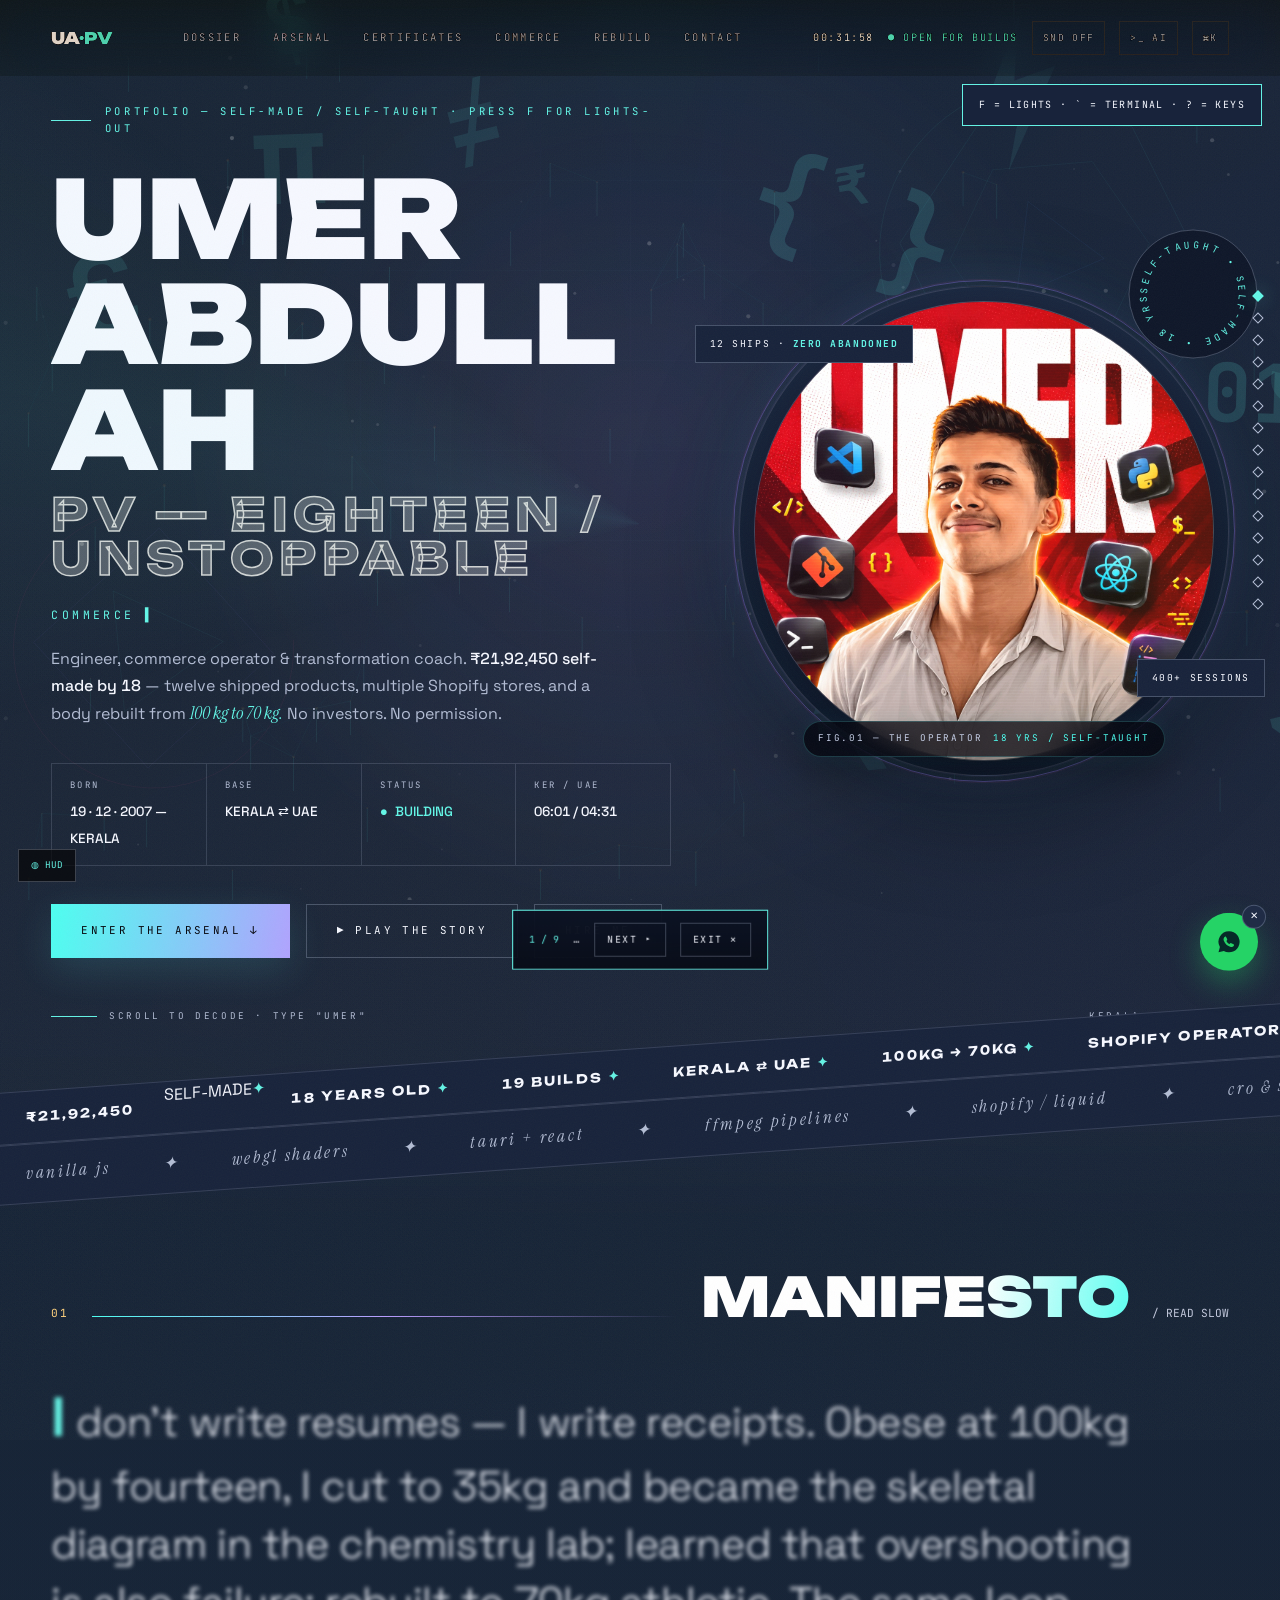
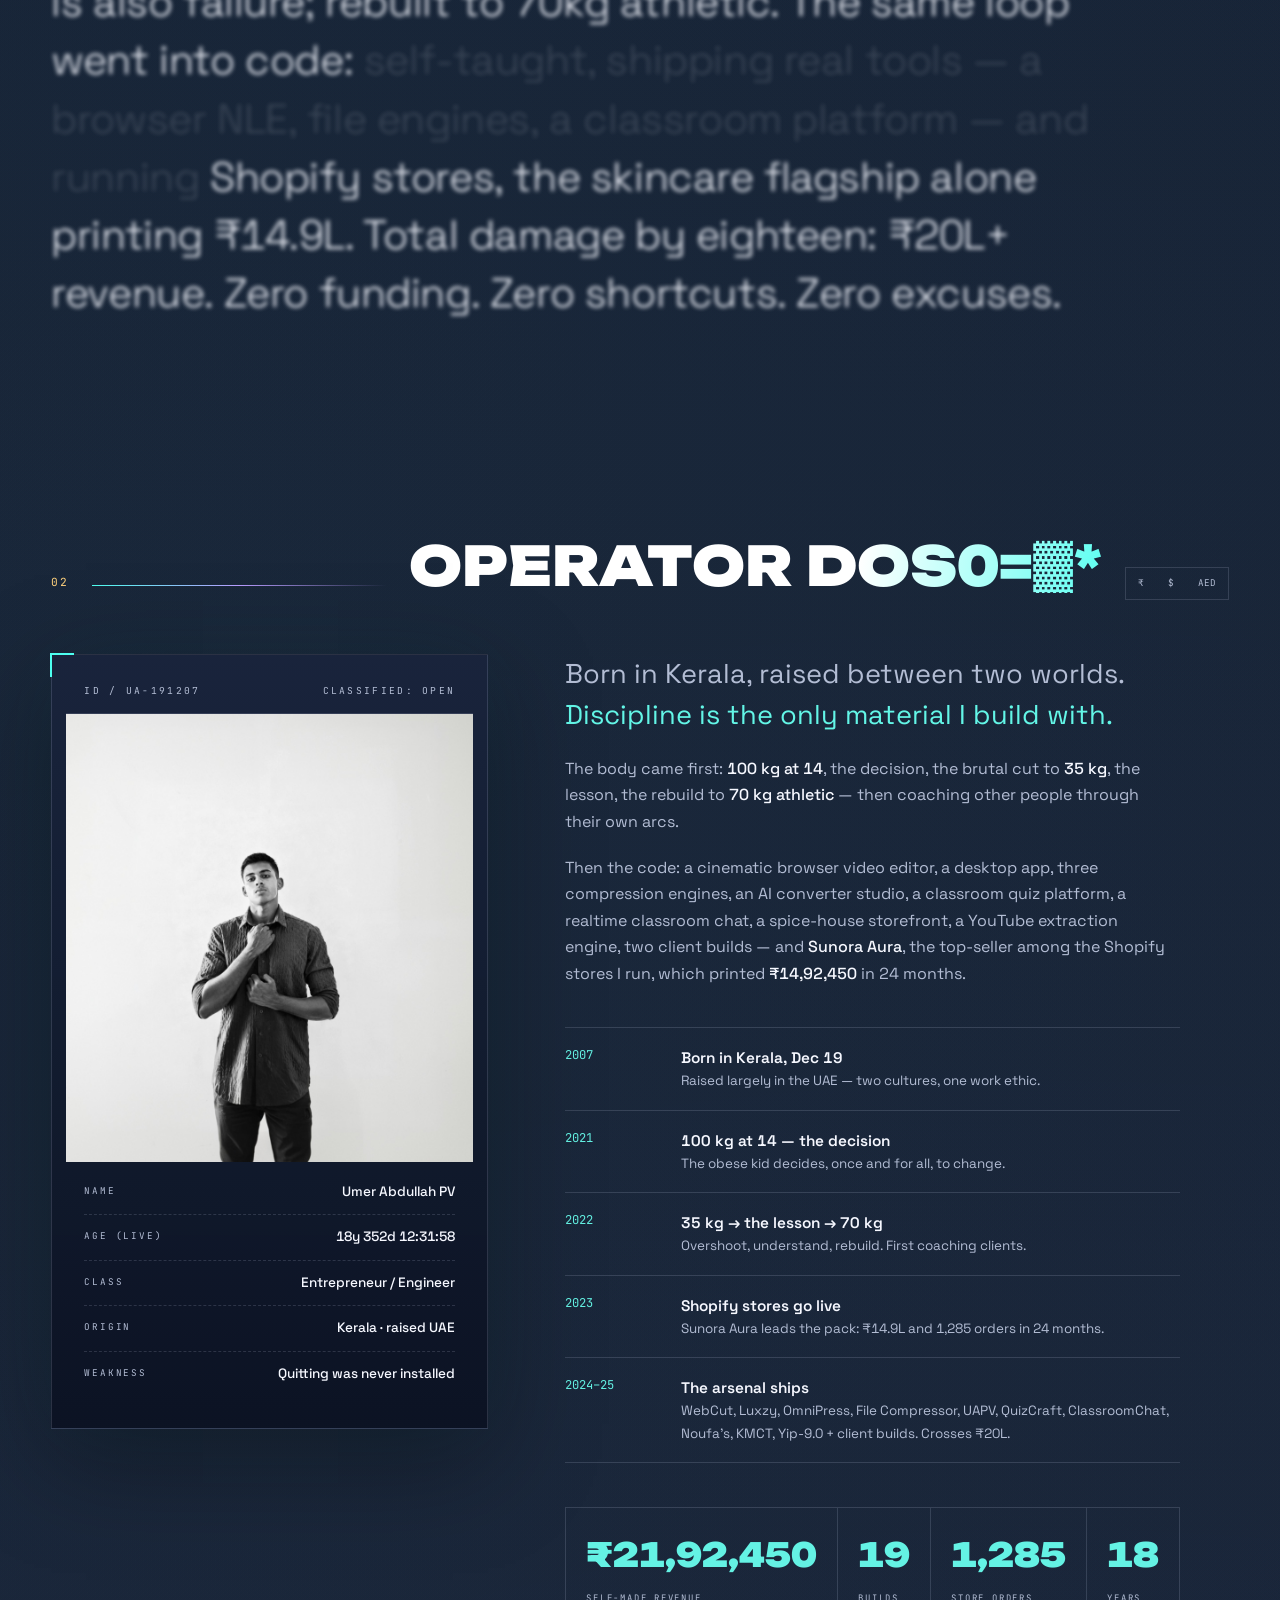
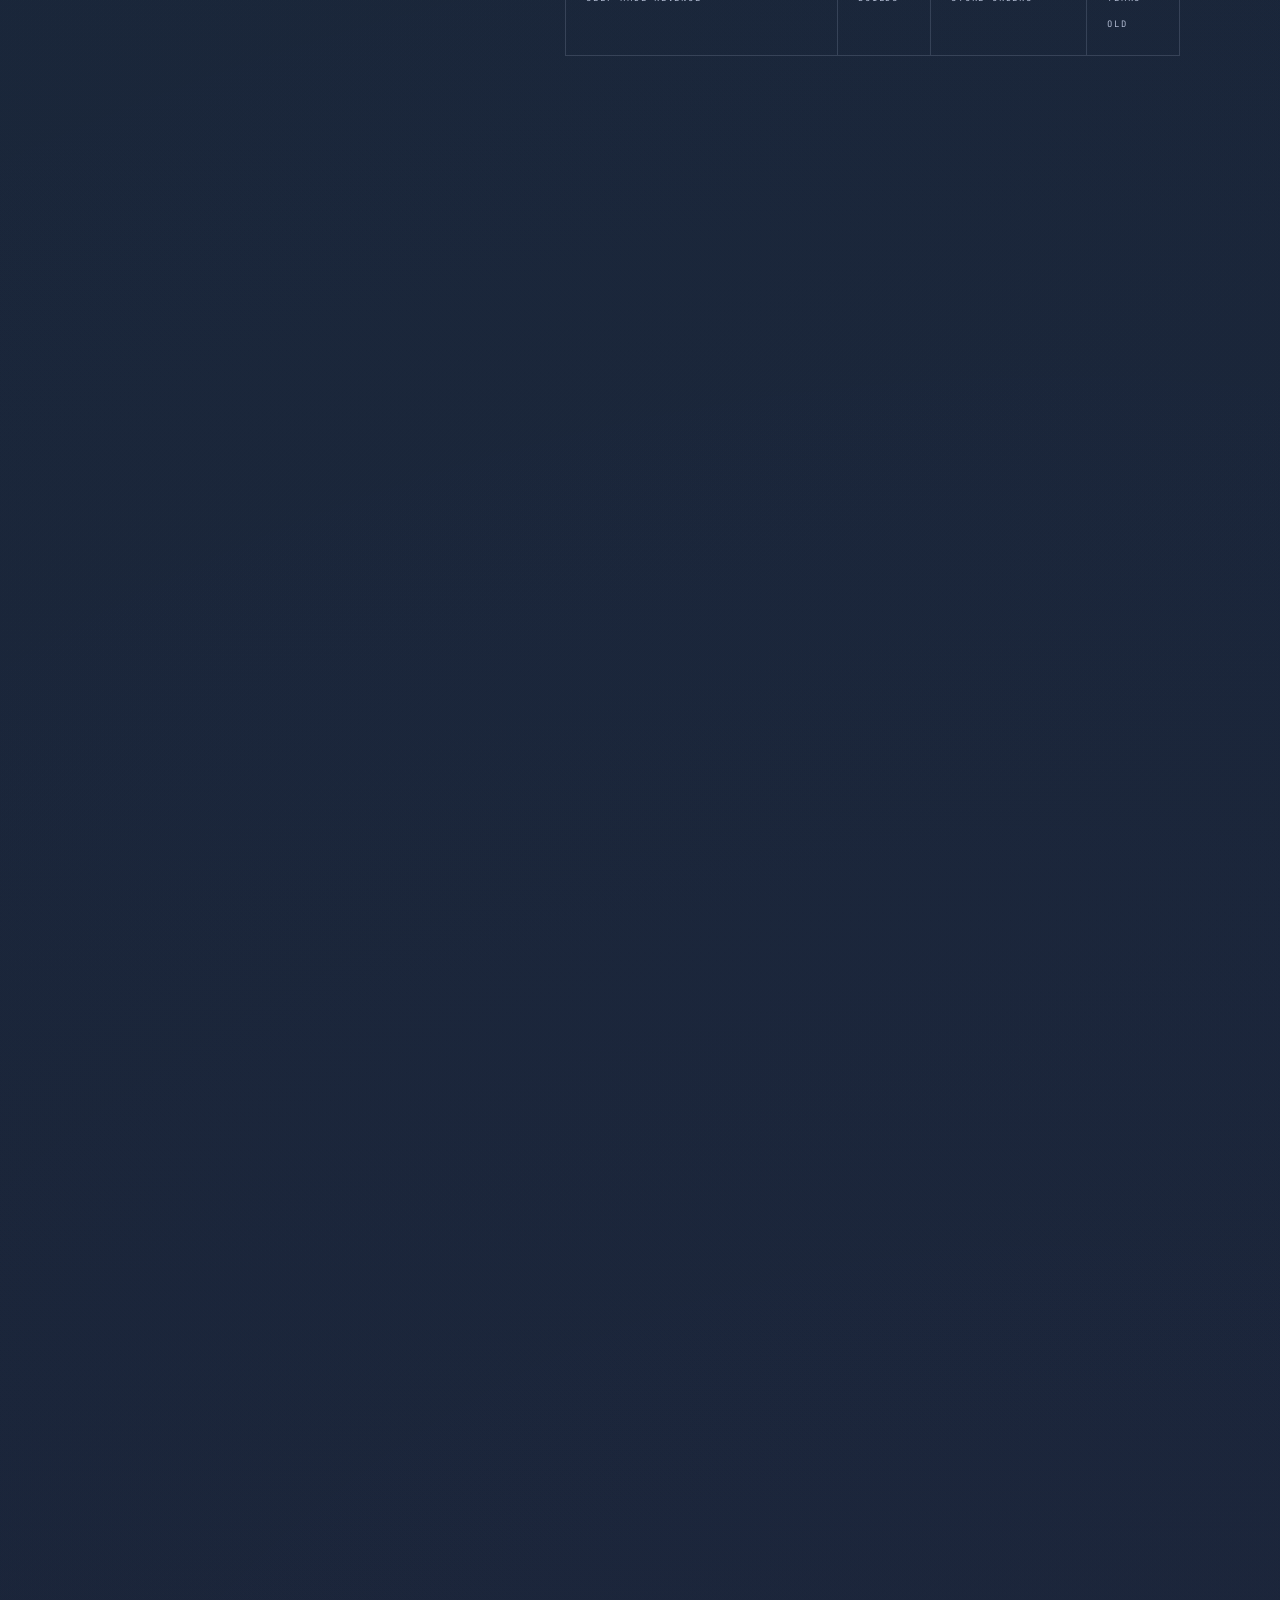
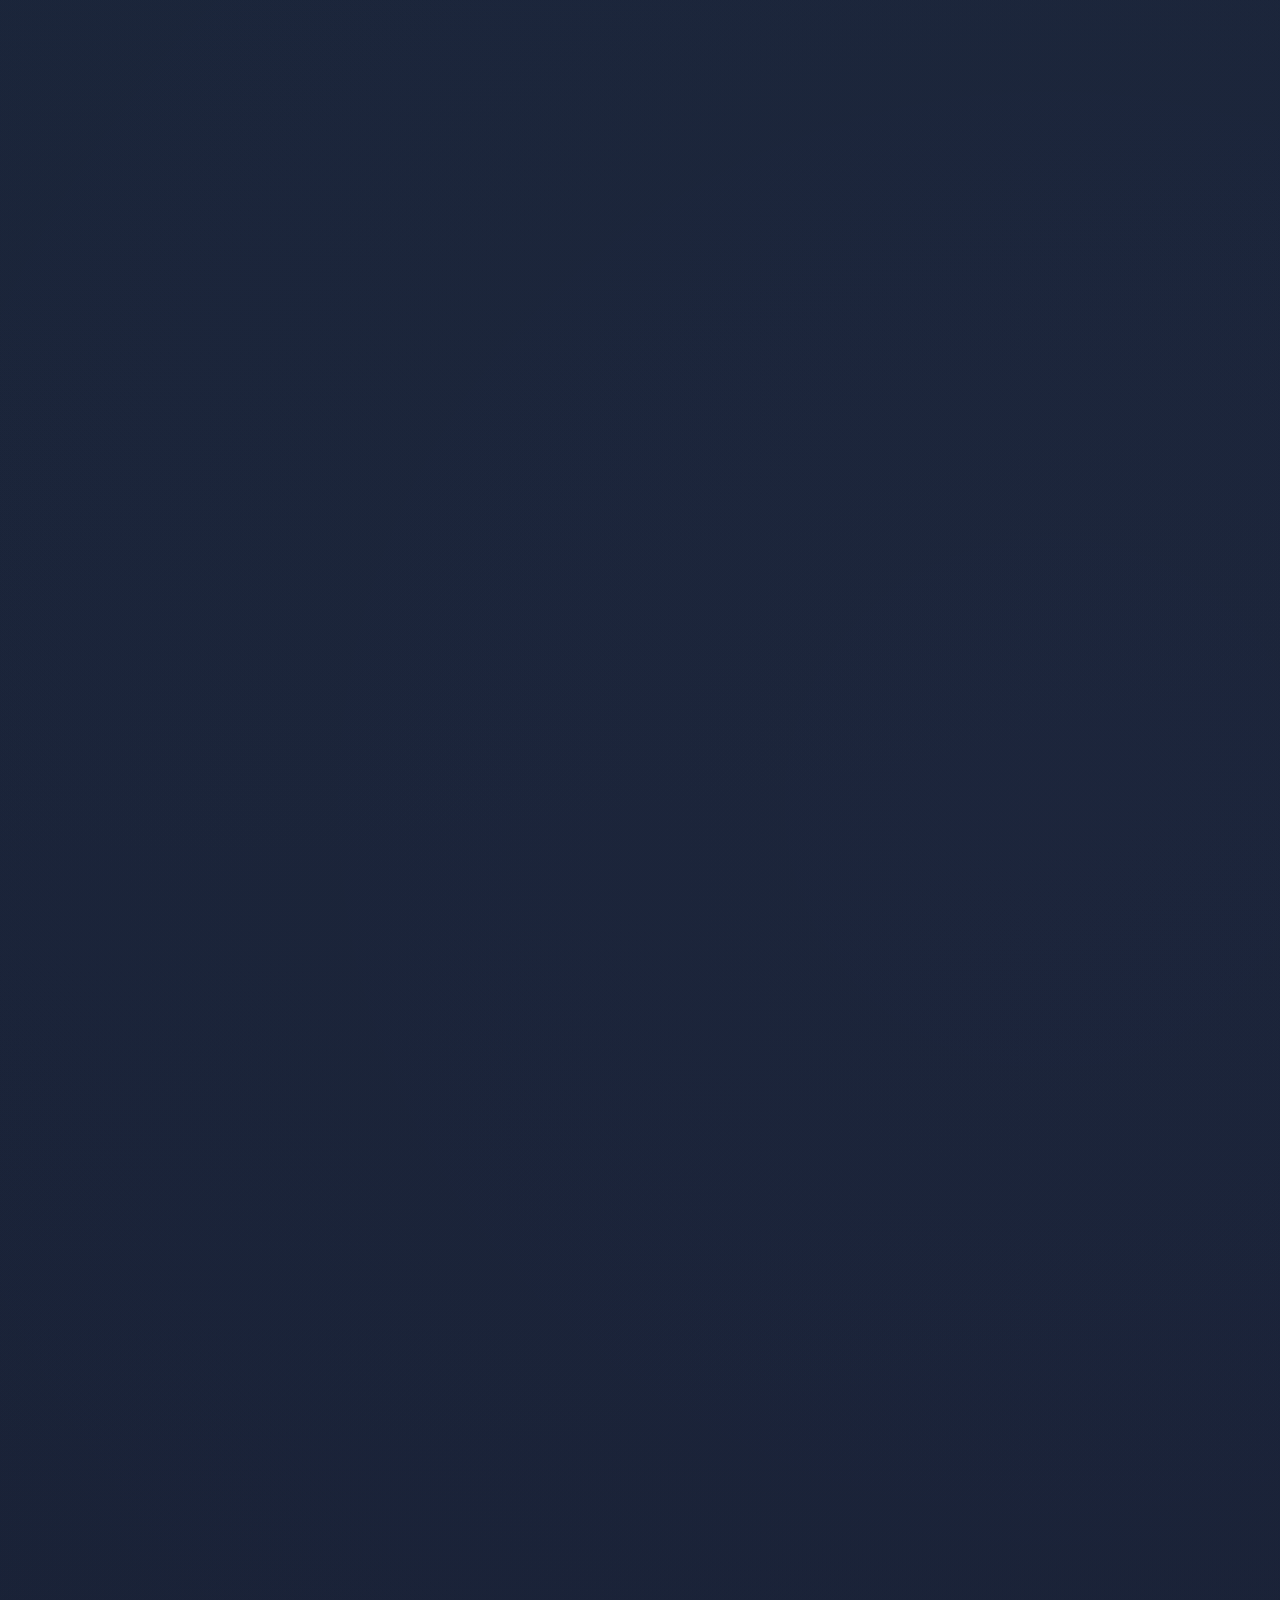
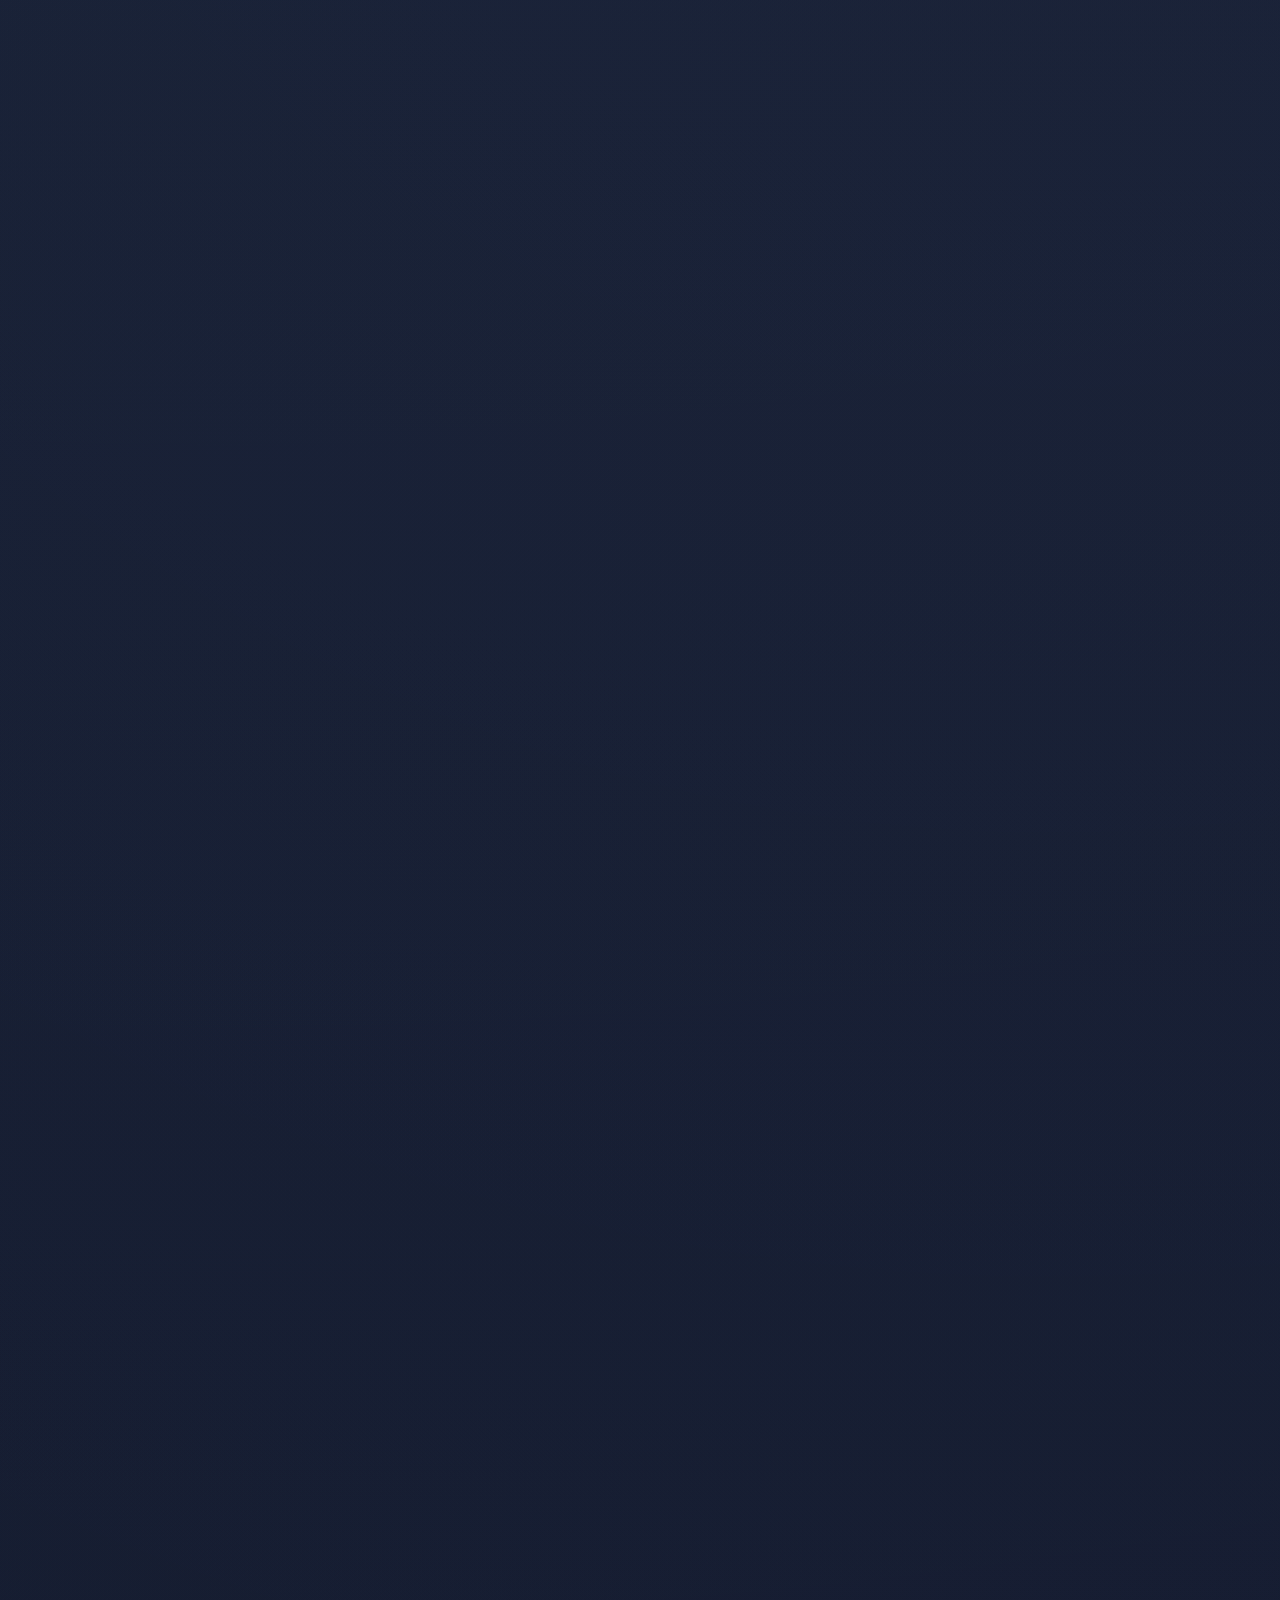
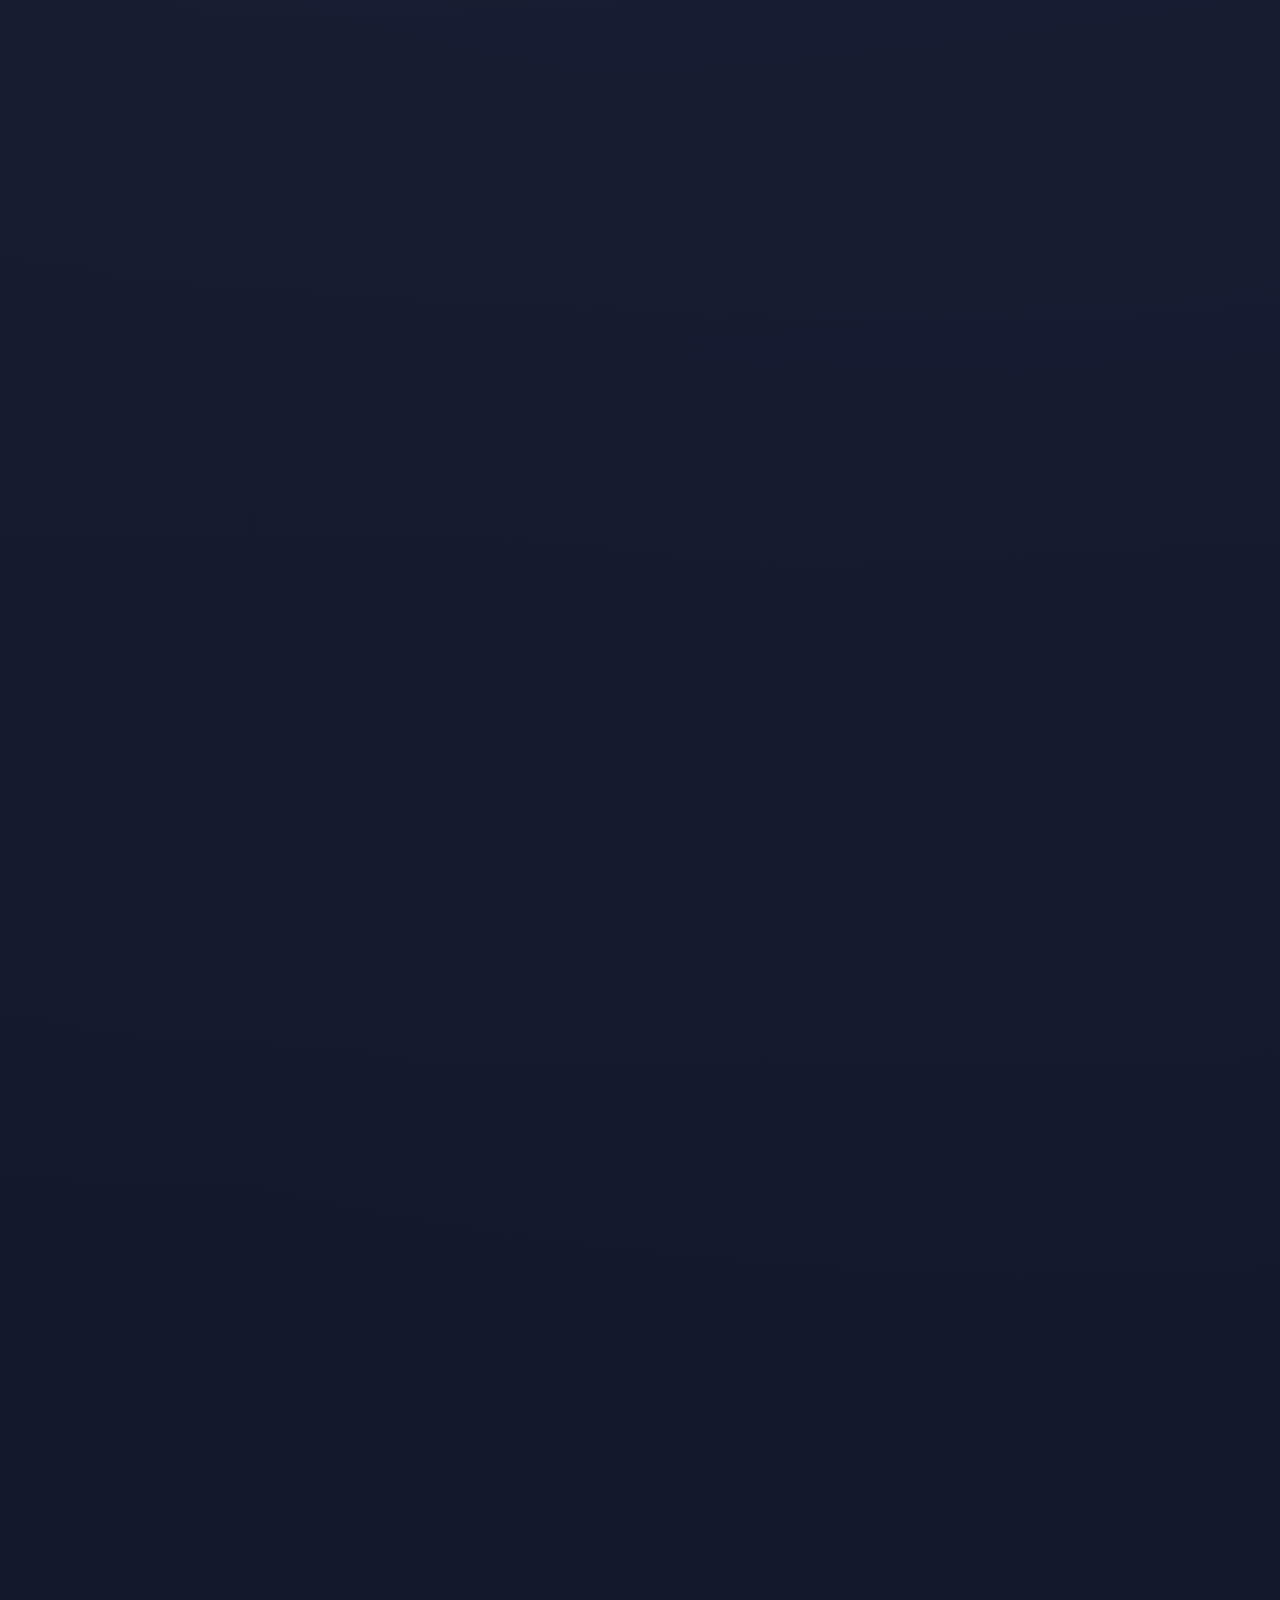
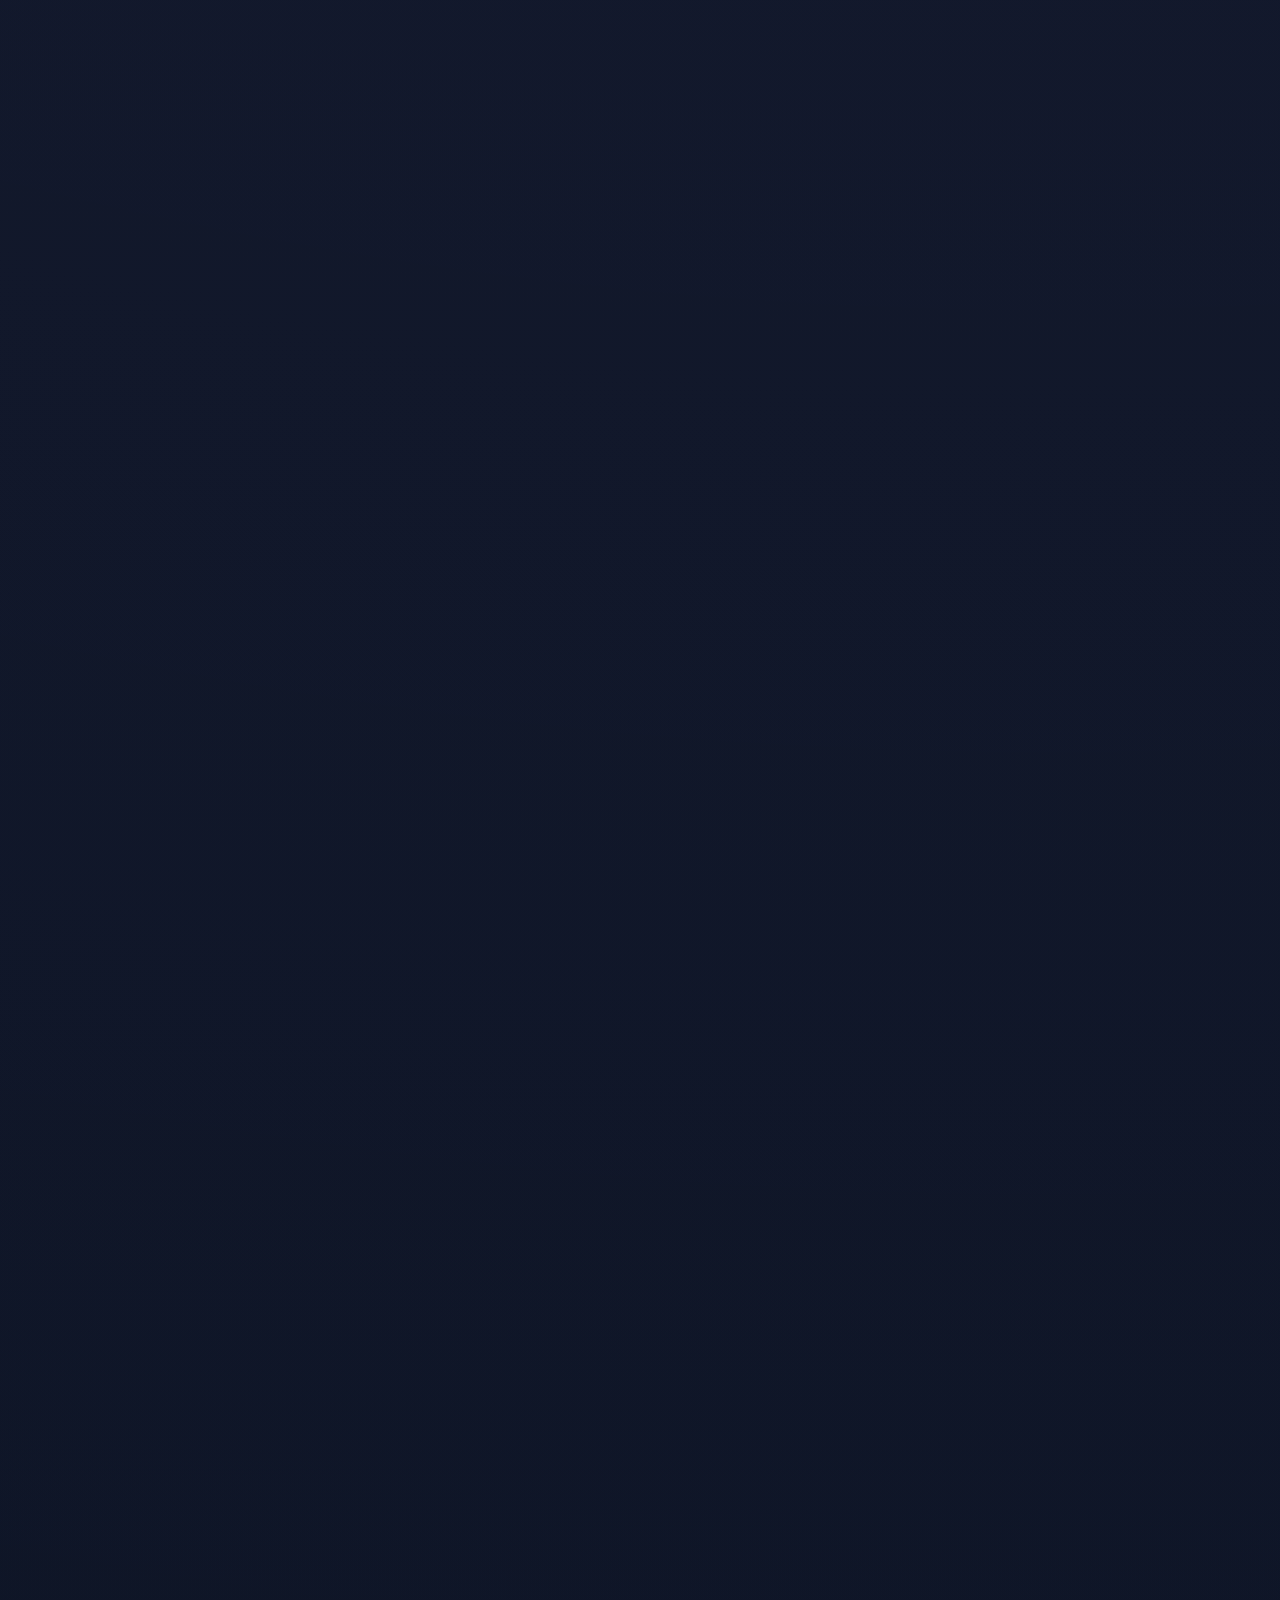
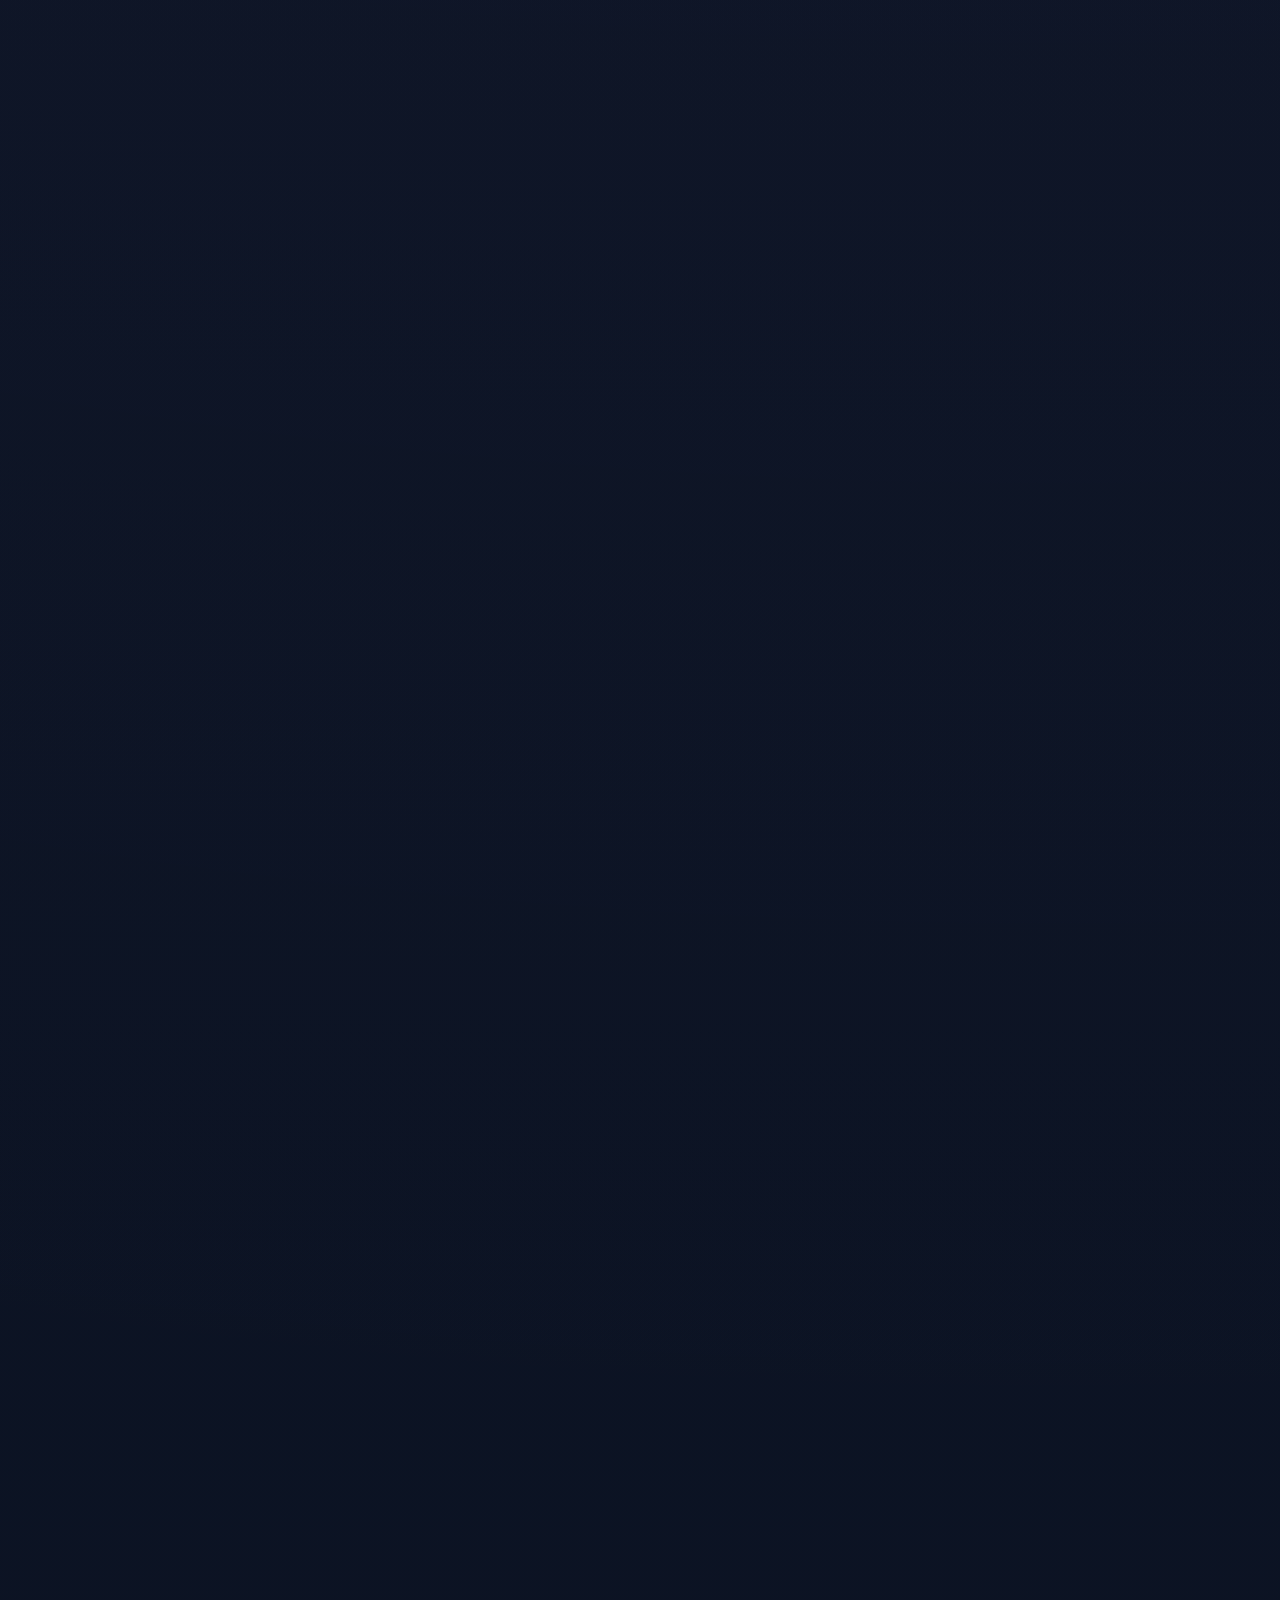
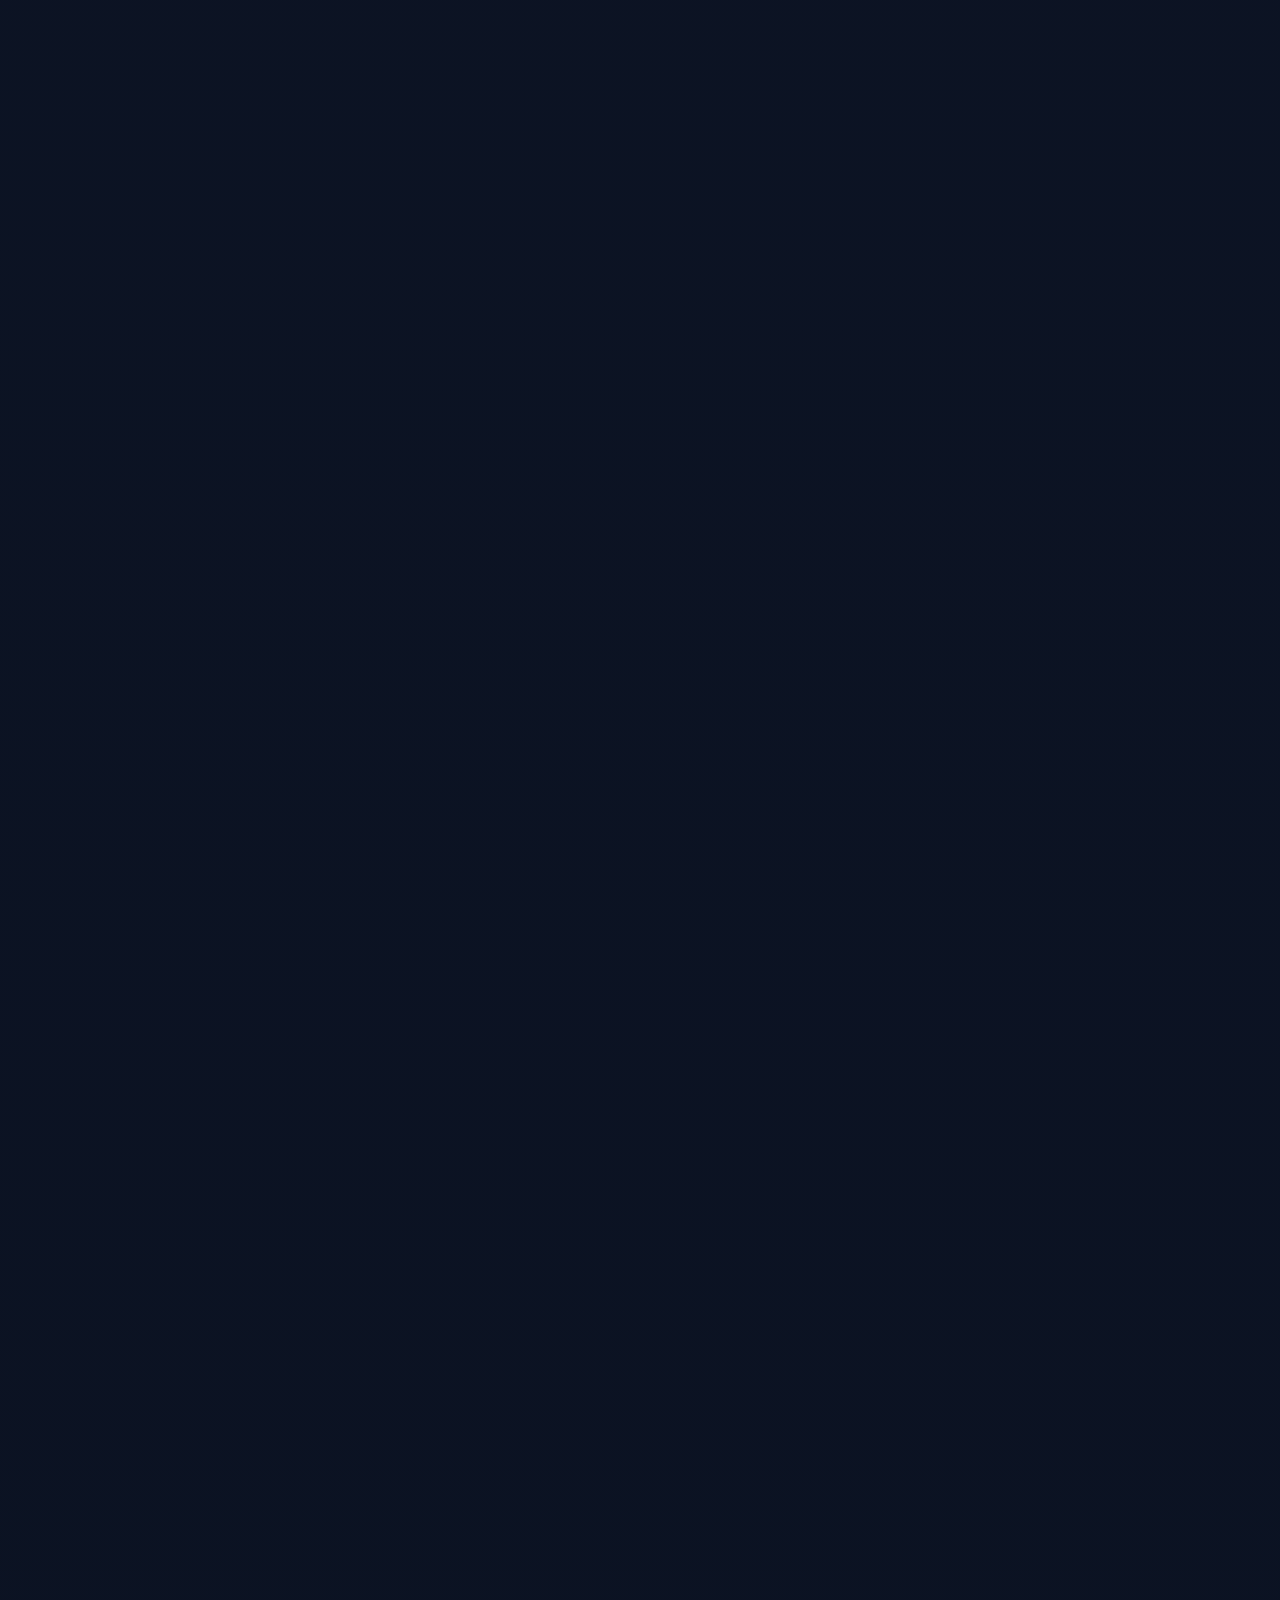
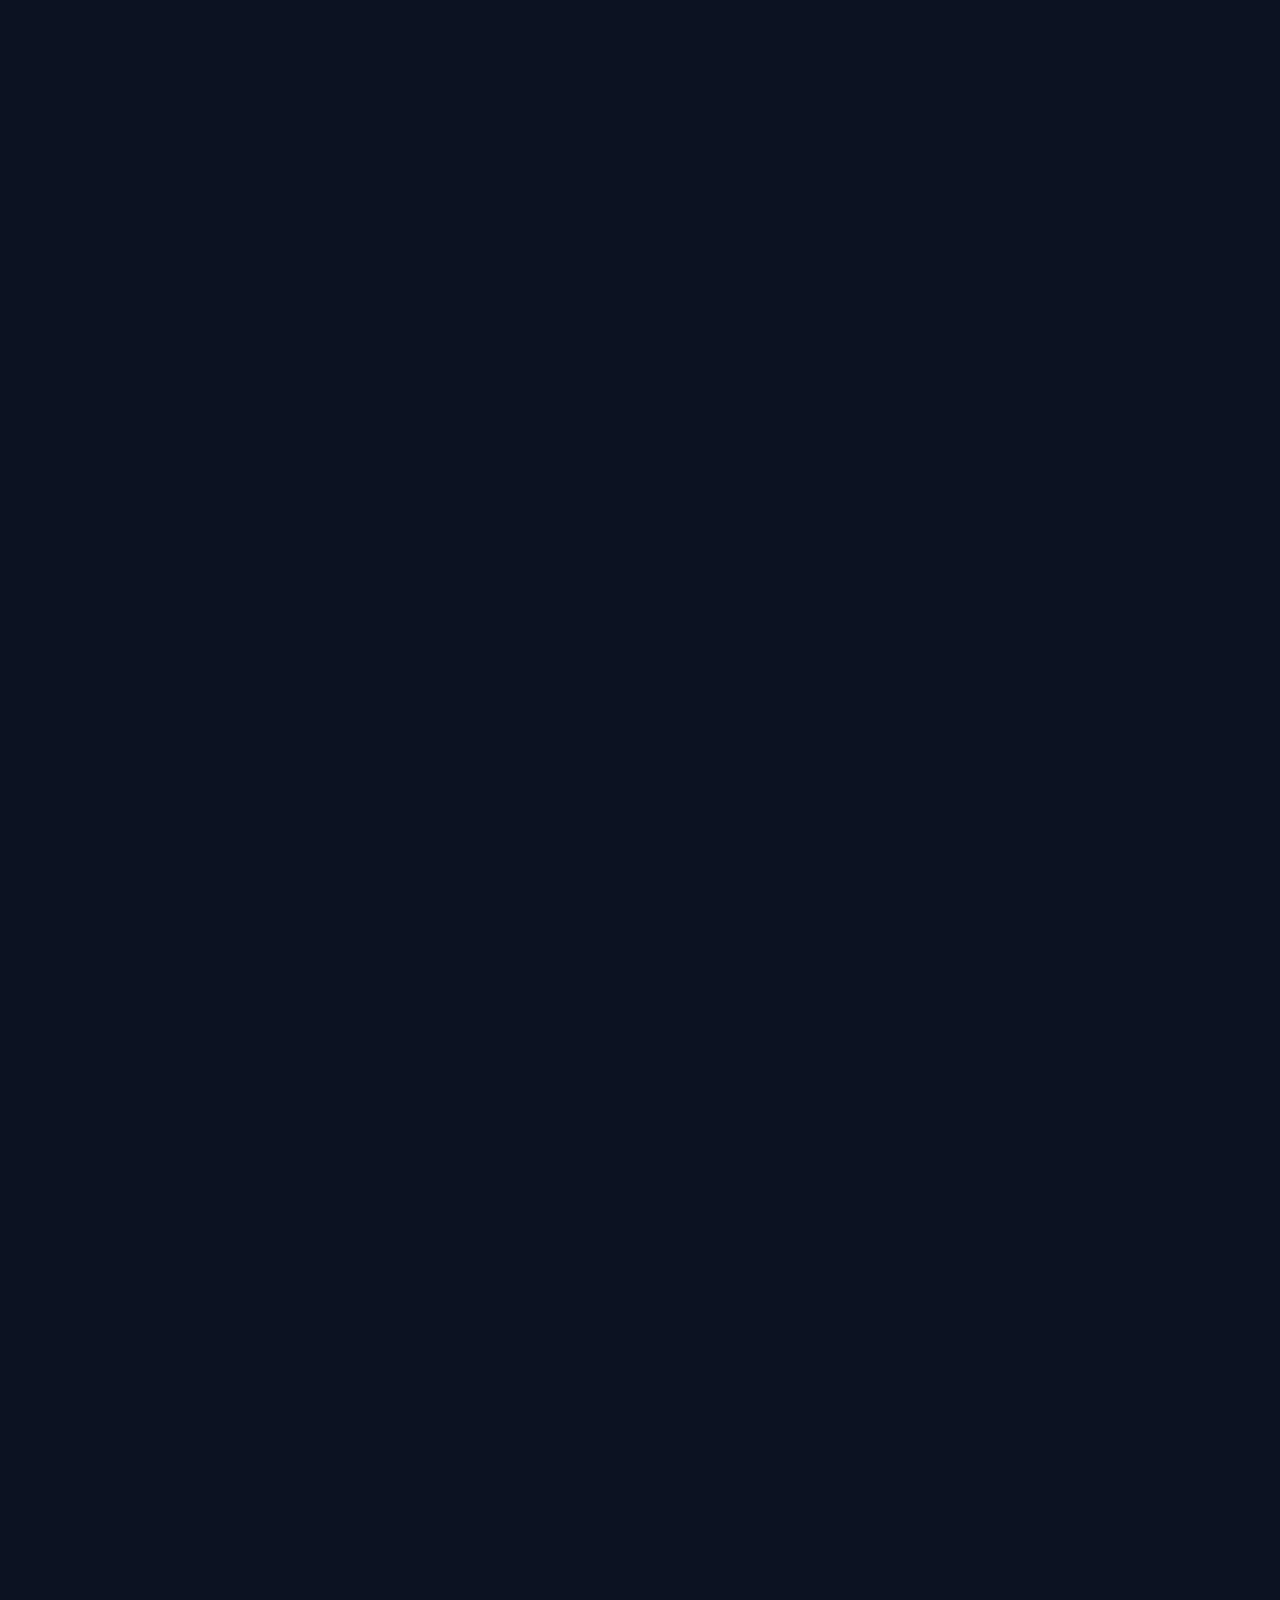
==== commit 3968b7cf: "Add files via upload" ====
--- a/index.html
+++ b/index.html
@@ -8,45 +8,87 @@
 <meta content="18. Self-taught. ₹20L+ revenue. 100kg→70kg. Builder of WebCut Pro, Imprint, Luxzy, OmniPress, File Compressor, UAPV, QuizCraft, ClassroomChat, Noufa's Kitchen, KMCT, Yip-9.0 &amp; the Sunora Aura commerce engine." name="description"/>
 <meta content="#04050D" name="theme-color"/>
 <meta content="UMER ABDULLAH PV — Architect of Code &amp; Commerce" property="og:title"/>
-<meta content="18. Self-taught. ₹20L+ self-made. 100kg→70kg. 17 builds across products, tools, commerce and experimental interfaces." property="og:description"/>
+<meta content="18. Self-taught. ₹20L+ self-made. 100kg→70kg. 19 builds across products, tools, commerce and experimental interfaces." property="og:description"/>
 <meta content="" id="ogImg" property="og:image"/>
 <script>document.documentElement.classList.add('js')</script>
 <link href="https://fonts.googleapis.com" rel="preconnect"/><link href="styles/base.css" rel="stylesheet"/><link href="styles/theme-polar.css" rel="stylesheet"/><link href="styles/theme-prism.css" rel="stylesheet"/><link href="styles/components/holo.css" rel="stylesheet"/><link href="styles/components/transmissions.css" rel="stylesheet"/><link href="styles/components/hero.css" rel="stylesheet"/><link href="styles/components/universe.css" rel="stylesheet"/><link href="styles/components/build-mode.css" rel="stylesheet"/><link href="styles/components/lab.css" rel="stylesheet"/><link href="styles/components/black-room.css" rel="stylesheet"/><link href="styles/components/dossier-plus.css" rel="stylesheet"/>
 <link crossorigin="" href="https://fonts.gstatic.com" rel="preconnect"/>
 <link href="https://fonts.googleapis.com/css2?family=Unbounded:wght@400;700;900&amp;family=Space+Grotesk:wght@300;400;500;700&amp;family=Instrument+Serif:ital@0;1&amp;family=JetBrains+Mono:wght@300;400;500;700&amp;display=swap" rel="stylesheet"/>
-<style id="holo-v12-final">
-/* HOLO V12 — clean automatic runway. Intentionally no pointer/wheel/touch control. */
-#holo{overflow:hidden!important;position:relative!important}
-#holo::before{opacity:.18!important;animation:none!important}
-#holo .sec-head{position:relative!important;z-index:20!important;margin-bottom:18px!important}
-#holo .ring-wrap{height:560px!important;min-height:560px!important;margin-top:8px!important;position:relative!important;overflow:hidden!important;perspective:1550px!important;perspective-origin:50% 46%!important;transform-style:preserve-3d!important;touch-action:auto!important;user-select:none!important;cursor:default!important}
-#holo .ring-wrap::before,#holo .ring-wrap::after{display:none!important;content:none!important}
-#holo .ring.holo-runway{position:absolute!important;inset:0!important;width:100%!important;height:100%!important;transform-style:preserve-3d!important;pointer-events:none!important}
-#holo .holo-runway-glow{display:none!important}
-#holo .ring-wrap.holo-stage::before{content:""!important;position:absolute!important;left:6%!important;right:6%!important;top:50%!important;height:1px!important;background:linear-gradient(90deg,transparent,rgba(93,239,235,.25),rgba(164,119,255,.23),rgba(255,108,190,.22),transparent)!important;box-shadow:0 0 30px rgba(83,225,230,.08)!important;z-index:1!important;pointer-events:none!important}
-#holo .rcard{position:absolute!important;left:50%!important;top:50%!important;width:300px!important;height:430px!important;min-height:0!important;margin:0!important;display:block!important;overflow:hidden!important;border:1px solid rgba(215,228,255,.18)!important;border-radius:10px!important;background:#091222!important;box-shadow:0 26px 90px rgba(0,0,0,.42)!important;transform-origin:center center!important;transform-style:preserve-3d!important;backface-visibility:hidden!important;will-change:transform,opacity,filter!important;transition:transform .98s cubic-bezier(.18,.82,.2,1),opacity .72s ease,filter .72s ease,box-shadow .55s ease,border-color .4s ease!important;pointer-events:none!important;text-decoration:none!important}
-#holo .rcard.is-active{border-color:rgba(105,244,234,.95)!important;box-shadow:0 34px 120px rgba(0,0,0,.56),0 0 55px rgba(75,238,231,.16),inset 0 0 0 1px rgba(255,255,255,.05)!important}
-#holo .rcard img{position:absolute!important;inset:0!important;width:100%!important;height:100%!important;object-fit:cover!important;display:block!important;transform:scale(1.01)!important;filter:saturate(.96) contrast(1.04)!important;transition:transform .95s cubic-bezier(.18,.82,.2,1),filter .7s ease!important}
-#holo .rcard.is-active img{transform:scale(1.035)!important;filter:saturate(1.07) contrast(1.06)!important}
-#holo .holo-card-shade{position:absolute!important;inset:0!important;background:linear-gradient(180deg,rgba(5,8,16,.01) 42%,rgba(5,8,16,.82) 70%,rgba(5,8,16,.98) 100%)!important;z-index:2!important;pointer-events:none!important}
-#holo .holo-card-frame{position:absolute!important;inset:10px!important;border:1px solid rgba(255,255,255,.08)!important;z-index:4!important;pointer-events:none!important}
-#holo .rn{position:absolute!important;left:24px!important;right:24px!important;bottom:52px!important;z-index:5!important;font:800 1rem/1.1 var(--sans)!important;letter-spacing:.09em!important;color:var(--fg)!important;text-shadow:0 2px 22px rgba(0,0,0,.65)!important}
-#holo .rt{position:absolute!important;left:24px!important;right:24px!important;bottom:25px!important;z-index:5!important;font:600 .52rem/1.2 var(--mono)!important;letter-spacing:.15em!important;color:var(--dim)!important}
-#holo .holo-card-index{position:absolute!important;top:18px!important;right:18px!important;z-index:5!important;font:700 .5rem var(--mono)!important;letter-spacing:.14em!important;color:rgba(255,255,255,.62)!important}
-#holo .ring-meta.holo-meta-final{max-width:1180px!important;margin:7px auto 0!important;padding:0 8px!important;position:relative!important;z-index:12!important}
-#holo .ring-meta-main b{display:block!important;font-size:clamp(1.05rem,2vw,1.7rem)!important;letter-spacing:.08em!important}
-#holo .ring-meta-main small,#holo .ring-meta-signal{font:600 .54rem var(--mono)!important;letter-spacing:.15em!important;color:var(--dim)!important}
-#holo .ring-meta-signal i{display:inline-block!important;width:7px!important;height:7px!important;border-radius:50%!important;background:var(--acid)!important;box-shadow:0 0 16px var(--acid)!important;margin-right:8px!important}
-#holo .ring-hint{position:relative!important;z-index:12!important;margin-top:7px!important;font:600 .51rem var(--mono)!important;letter-spacing:.16em!important;color:var(--dim)!important;text-align:center!important}
-#holo .holo-progress{position:absolute!important;left:7%!important;right:7%!important;bottom:13px!important;z-index:12!important;display:flex!important;align-items:center!important;gap:14px!important;font:600 .48rem var(--mono)!important;letter-spacing:.13em!important;color:var(--dim)!important}
-#holo .holo-progress-line{position:relative!important;flex:1!important;height:2px!important;background:rgba(220,230,255,.1)!important;overflow:hidden!important}
-#holo .holo-progress-line i{position:absolute!important;left:0!important;top:0!important;height:100%!important;background:linear-gradient(90deg,#63ece3,#9d8bff,#ff72c8,#ffc65c)!important;box-shadow:0 0 12px rgba(112,231,232,.22)!important;transition:width .9s cubic-bezier(.18,.82,.2,1)!important;width:5.88%!important}
-#holo .holo-progress-count{min-width:60px!important;text-align:right!important;color:var(--fg)!important}
-@media(max-width:1050px){#holo .ring-wrap{height:515px!important;min-height:515px!important}#holo .rcard{width:255px!important;height:365px!important}}
-@media(max-width:680px){#holo .sec-head{margin-bottom:8px!important}#holo .ring-wrap{height:420px!important;min-height:420px!important;margin-top:0!important}#holo .rcard{width:220px!important;height:315px!important}#holo .rn{left:16px!important;right:16px!important;bottom:40px!important;font-size:.78rem!important}#holo .rt{left:16px!important;right:16px!important;bottom:18px!important;font-size:.44rem!important}#holo .holo-progress{left:6%!important;right:6%!important;bottom:9px!important;gap:9px!important}#holo .holo-progress-label{display:none!important}#holo .ring-meta.holo-meta-final{padding:0 4px!important}}
-@media(prefers-reduced-motion:reduce){#holo .rcard,#holo .rcard img,#holo .holo-progress-line i{transition:none!important}}
-</style>
-</head>
+
+<style id="v15-stability">
+/* V15: stable archive + timeline + receipt + mobile safeguards */
+#screens .strips{overflow:hidden!important}
+#screens .strip{overflow:hidden!important;transform:none!important;will-change:auto!important}
+#screens .strip-track{width:max-content!important;display:flex!important;align-items:stretch!important;gap:22px!important;animation-timing-function:linear!important;animation-iteration-count:infinite!important;animation-fill-mode:none!important;will-change:transform!important}
+#screens .strip:not(.rev) .strip-track{animation:v15-archive-right 58s linear infinite!important}
+#screens .strip.rev .strip-track{animation:v15-archive-left 64s linear infinite!important}
+#screens .strip:hover .strip-track{animation-play-state:paused!important}
+@keyframes v15-archive-right{from{transform:translate3d(-50%,0,0)}to{transform:translate3d(0,0,0)}}
+@keyframes v15-archive-left{from{transform:translate3d(0,0,0)}to{transform:translate3d(-50%,0,0)}}
+#screens .sframe{width:clamp(300px,29vw,420px)!important;flex:0 0 clamp(300px,29vw,420px)!important;transform-style:preserve-3d!important;transition:transform .38s cubic-bezier(.16,1,.3,1),border-color .35s,box-shadow .35s!important;position:relative!important}
+#screens .sframe:hover{transform:translateY(-6px) scale(1.025)!important;border-color:rgba(99,246,231,.85)!important;box-shadow:0 28px 70px rgba(0,0,0,.34),0 0 34px rgba(99,246,231,.12)!important;z-index:6!important}
+#screens .sframe .vmedia{overflow:hidden!important;position:relative!important}
+#screens .sframe .vmedia img{animation:none!important;transform:scale(1)!important;transition:transform .75s cubic-bezier(.16,1,.3,1),filter .5s ease!important}
+#screens .sframe:hover .vmedia img{transform:scale(1.075)!important;filter:saturate(1.04) contrast(1.04)!important}
+#screens .archive-focus{position:absolute;left:14px;bottom:14px;padding:5px 8px;font:600 .48rem var(--mono);letter-spacing:.18em;background:rgba(5,8,17,.82);color:var(--fg);border:1px solid rgba(255,255,255,.16);opacity:0;transform:translateY(6px);transition:.35s;z-index:5}
+#screens .sframe:hover .archive-focus{opacity:1;transform:none}
+#screens .vmedia video,.vmedia .playtag{display:none!important}
+#life .tl-sticky{width:100vw;overflow:hidden!important}
+#life .tl-track{width:max-content!important;min-width:max-content!important;display:flex!important;flex-wrap:nowrap!important;will-change:transform!important;transform:translate3d(0,0,0);}
+#receipt .receipt-clip{height:min(64vh,680px)!important;max-height:680px!important}
+#receipt .receipt{will-change:transform!important}
+#receipt .print-sticky{padding-inline:18px!important}
+#holo{overflow:hidden!important}
+.holo-v15-shell{position:relative}
+.holo-v15-stage{position:relative;height:clamp(410px,57vw,560px);margin-top:8px;overflow:hidden;perspective:1600px;perspective-origin:50% 48%;border:1px solid rgba(220,230,255,.10);background:radial-gradient(circle at 50% 46%,rgba(120,210,220,.08),transparent 50%),linear-gradient(180deg,rgba(255,255,255,.018),transparent 32%);}
+.holo-v15-stage::before{content:"";position:absolute;left:4%;right:4%;top:54%;height:1px;background:linear-gradient(90deg,transparent,rgba(99,246,231,.24),rgba(155,124,255,.2),rgba(255,200,90,.2),transparent);box-shadow:0 0 40px rgba(99,246,231,.08);z-index:1}
+.holo-v15-stage::after{content:"";position:absolute;left:50%;top:52%;width:min(68%,900px);height:54%;transform:translate(-50%,-50%);border:1px solid rgba(99,246,231,.08);border-radius:50%;box-shadow:0 0 90px rgba(99,246,231,.05);pointer-events:none}
+.holo-v15-rail{position:absolute;inset:0;z-index:3}
+.holo-v15-card{position:absolute;left:50%;top:50%;width:min(330px,23vw);height:clamp(290px,42vw,430px);transform-origin:center;transform-style:preserve-3d;backface-visibility:hidden;will-change:transform,opacity,filter;border:1px solid rgba(230,235,250,.16);background:#091222;overflow:hidden;transition:transform 1.02s cubic-bezier(.16,1,.3,1),opacity .72s ease,filter .72s ease,box-shadow .72s ease,border-color .45s ease;cursor:pointer;text-decoration:none;box-shadow:0 22px 70px rgba(0,0,0,.32)}
+.holo-v15-card.is-active{border-color:var(--card-accent,#63F6E7);box-shadow:0 34px 110px rgba(0,0,0,.52),0 0 42px color-mix(in srgb,var(--card-accent,#63F6E7) 16%, transparent),inset 0 0 0 1px rgba(255,255,255,.05)}
+.holo-v15-card img{position:absolute;inset:0;width:100%;height:100%;object-fit:cover;object-position:top;display:block;filter:saturate(.92) contrast(1.04);transition:transform 1s cubic-bezier(.16,1,.3,1),filter .8s ease}
+.holo-v15-card.is-active img{transform:scale(1.035);filter:saturate(1.04) contrast(1.06)}
+.holo-v15-card::after{content:"";position:absolute;inset:0;background:linear-gradient(180deg,rgba(3,7,14,.02) 42%,rgba(3,7,14,.68) 72%,rgba(3,7,14,.96) 100%);z-index:1;pointer-events:none}
+.holo-v15-card .holo-label{position:absolute;left:18px;right:18px;bottom:38px;z-index:3;font:800 .82rem/1.12 var(--disp);letter-spacing:.08em;color:var(--fg)}
+.holo-v15-card .holo-type{position:absolute;left:18px;right:18px;bottom:18px;z-index:3;font:600 .44rem/1.2 var(--mono);letter-spacing:.16em;color:var(--dim)}
+.holo-v15-card .holo-index{position:absolute;right:14px;top:14px;z-index:3;font:700 .46rem var(--mono);letter-spacing:.14em;color:rgba(255,255,255,.64)}
+.holo-v15-meta{display:grid;grid-template-columns:1fr auto;gap:18px;align-items:end;width:min(1180px,92vw);margin:12px auto 0;}
+.holo-v15-meta-main strong{display:block;font:800 clamp(1rem,1.9vw,1.55rem)/1.1 var(--disp);letter-spacing:.05em;color:var(--fg)}
+.holo-v15-meta-main small{display:block;margin-top:6px;font:600 .52rem var(--mono);letter-spacing:.16em;color:var(--dim)}
+.holo-v15-meta-status{font:600 .5rem var(--mono);letter-spacing:.16em;color:var(--dim);}
+.holo-v15-meta-status::first-letter{color:var(--acid)}
+.holo-v15-hint{text-align:center;margin-top:10px;font:600 .5rem var(--mono);letter-spacing:.18em;color:var(--dim)}
+.holo-v15-progress{display:flex;align-items:center;gap:12px;width:min(1180px,92vw);margin:10px auto 0;font:600 .47rem var(--mono);letter-spacing:.14em;color:var(--dim)}
+.holo-v15-progress>span:first-child{min-width:55px;color:var(--fg)}
+.holo-v15-progress>span:nth-child(2){height:2px;flex:1;background:rgba(230,235,250,.1);position:relative;overflow:hidden}
+.holo-v15-progress i{display:block;width:5.26%;height:100%;background:linear-gradient(90deg,#63F6E7,#9B8CFF,#FF5C8A,#F4B860);transition:width .9s cubic-bezier(.16,1,.3,1)}
+@media(max-width:1200px){#screens .sframe{width:min(34vw,360px)!important;flex-basis:min(34vw,360px)!important}.holo-v15-card{width:300px;height:390px}}
+@media(max-width:900px){#life .tl-item{min-width:82vw!important}.holo-v15-stage{height:480px}.holo-v15-card{width:270px;height:360px}.holo-v15-stage:after{width:86%;height:48%}}
+@media(max-width:680px){
+  #screens .strips{gap:14px!important}
+  #screens .strip-track{gap:12px!important;padding:18px 12px!important}
+  #screens .sframe{width:78vw!important;flex-basis:78vw!important}
+  #screens .strip:not(.rev) .strip-track{animation-duration:42s!important}
+  #screens .strip.rev .strip-track{animation-duration:47s!important}
+  #life{height:420vh!important}
+  #life .tl-sticky{height:100svh!important;align-items:center!important}
+  #life .tl-item{min-width:82vw!important;padding:20px!important}
+  #receipt{height:280vh!important}
+  #receipt .receipt-clip{height:min(63svh,590px)!important}
+  #receipt .receipt{padding:18px 14px!important;font-size:.62rem!important}
+  #receipt .receipt h5{font-size:.6rem!important}
+  #receipt .rline{font-size:.58rem!important;padding:4px 0!important}
+  #receipt .barcode{height:42px!important}
+  .holo-v15-stage{height:470px;margin-top:2px}
+  .holo-v15-card{width:min(78vw,300px);height:390px}
+  .holo-v15-meta{grid-template-columns:1fr;gap:6px}
+  .holo-v15-meta-status{display:none}
+  .holo-v15-hint{font-size:.43rem;letter-spacing:.14em}
+}
+@media(prefers-reduced-motion:reduce){#screens .strip-track{animation:none!important}.holo-v15-card{transition:none!important}.holo-v15-card img{transition:none!important}}
+</style><style id="v15-mobile-lite">
+@media(max-width:680px){body.mobile-lite #glow{opacity:.18} body.mobile-lite #bg{opacity:.55} body.mobile-lite .grain{display:none} body.mobile-lite .gridfx{opacity:.24} body.mobile-lite .sweep{animation:none!important} body.mobile-lite .frame .holo-sheen{display:none!important}}
+</style></head>
 <body id="top">
 <a class="skip" href="#arsenal">SKIP TO CONTENT →</a>
 <canvas aria-hidden="true" id="gl"></canvas>
@@ -68,7 +110,7 @@
     &gt; mounting receipts ................ <b>OK</b><br/>
     &gt; linking sunora aura admin ........ <b>OK</b><br/>
     &gt; developing transformation film ... <b>OK</b><br/>
-    &gt; arming video surfaces ............ <b>OK</b><br/>
+    &gt; arming image surfaces ............ <b>OK</b><br/>
     &gt; charging vfx reactor ............. <b>OK</b><br/>
     &gt; excuses.dll ...................... <b>NOT FOUND</b>
 </div>
@@ -77,7 +119,7 @@
 <nav class="nav">
 <a class="logo" href="#top">UA<i>·PV</i></a>
 <div class="nav-links">
-<a href="#dossier">DOSSIER</a><a href="#arsenal">ARSENAL</a><a href="#identity">IDENTITY</a><a href="#commerce">COMMERCE</a><a href="#crucible">REBUILD</a><a href="#contact">CONTACT</a>
+<a href="#dossier">DOSSIER</a><a href="#arsenal">ARSENAL</a><a href="#identity">CERTIFICATES</a><a href="#commerce">COMMERCE</a><a href="#crucible">REBUILD</a><a href="#contact">CONTACT</a>
 </div>
 <div class="nav-right">
 <span id="navTime">--:--:--</span><span class="st">● OPEN FOR BUILDS</span>
@@ -88,22 +130,22 @@
 </div>
 </nav>
 <div class="menu" id="menu">
-<a class="ml" href="#dossier"><small>01</small>DOSSIER</a>
-<a class="ml" href="#arsenal"><small>02</small>ARSENAL</a>
-<a class="ml" href="#universe"><small>03</small>UNIVERSE</a>
-<a class="ml" href="#buildmode"><small>04</small>BUILD MODE</a>
-<a class="ml" href="#screens"><small>05</small>INTERFACES</a>
-<a class="ml" href="#commerce"><small>06</small>COMMERCE</a>
-<a class="ml" href="#crucible"><small>07</small>REBUILD</a>
-<a class="ml" href="#lab"><small>08</small>LAB</a>
-<a class="ml" href="#contact"><small>09</small>CONTACT</a>
-<div class="menu-quick">
+
+
+
+
+
+
+
+
+
+<a class="ml" href="#contact"><small>09</small>CONTACT</a><a class="ml" href="#words"><small>08</small>TRANSMISSIONS</a><a class="ml" href="#crucible"><small>07</small>REBUILD</a><a class="ml" href="#commerce"><small>06</small>COMMERCE</a><a class="ml" href="#screens"><small>05</small>INTERFACES</a><a class="ml" href="#identity"><small>04</small>CERTIFICATES</a><a class="ml" href="#holo"><small>03</small>HOLO DECK</a><a class="ml" href="#arsenal"><small>02</small>ARSENAL</a><a class="ml" href="#dossier"><small>01</small>DOSSIER</a><div class="menu-quick">
 <a class="wa" href="#" id="mWA" rel="noopener" target="_blank">WHATSAPP</a>
 <a href="#" id="mCall">CALL</a>
 <a href="#" id="mMail">EMAIL</a>
 </div>
 </div>
-<div aria-hidden="true" class="rail"><a data-l="HERO" href="#top"></a><a data-l="MANIFESTO" href="#manifesto"></a><a data-l="DOSSIER" href="#dossier"></a><a data-l="ARSENAL" href="#arsenal"></a><a data-l="HOLO DECK" href="#holo"></a><a data-l="IDENTITY CORE" href="#identity"></a><a data-l="TIMELINE" href="#life"></a><a data-l="INTERFACES" href="#screens"></a><a data-l="COMMERCE" href="#commerce"></a><a data-l="RECEIPT" href="#receipt"></a><a data-l="CRUCIBLE" href="#crucible"></a><a data-l="REBUILD" href="#rebuild"></a><a data-l="CAPABILITIES" href="#capabilities"></a><a data-l="TRANSMISSIONS" href="#words"></a><a data-l="CONTACT" href="#contact"></a></div>
+<div aria-hidden="true" class="rail"><a data-l="HERO" href="#top"></a><a data-l="MANIFESTO" href="#manifesto"></a><a data-l="DOSSIER" href="#dossier"></a><a data-l="ARSENAL" href="#arsenal"></a><a data-l="HOLO DECK" href="#holo"></a><a data-l="CERTIFICATE VAULT" href="#identity"></a><a data-l="TIMELINE" href="#life"></a><a data-l="INTERFACES" href="#screens"></a><a data-l="COMMERCE" href="#commerce"></a><a data-l="RECEIPT" href="#receipt"></a><a data-l="CRUCIBLE" href="#crucible"></a><a data-l="REBUILD" href="#rebuild"></a><a data-l="CAPABILITIES" href="#capabilities"></a><a data-l="TRANSMISSIONS" href="#words"></a><a data-l="CONTACT" href="#contact"></a></div>
 <main>
 <section class="hero" id="hero">
 <div aria-hidden="true" class="sweep"></div>
@@ -153,7 +195,7 @@
 </div>
 </section>
 <div aria-hidden="true" class="mq"><div class="mq-track" id="mq1">
-<span data-inr="2192450">₹21,92,450</span> SELF-MADE <em>✦</em><span>18 YEARS OLD <em>✦</em></span><span>17 BUILDS <em>✦</em></span><span>KERALA ⇄ UAE <em>✦</em></span><span>100KG → 70KG <em>✦</em></span><span>SHOPIFY OPERATOR <em>✦</em></span>
+<span data-inr="2192450">₹21,92,450</span> SELF-MADE <em>✦</em><span>18 YEARS OLD <em>✦</em></span><span>19 BUILDS <em>✦</em></span><span>KERALA ⇄ UAE <em>✦</em></span><span>100KG → 70KG <em>✦</em></span><span>SHOPIFY OPERATOR <em>✦</em></span>
 </div></div>
 <div aria-hidden="true" class="mq rev"><div class="mq-track" id="mq2">
 <span>vanilla js</span><span>✦</span><span>webgl shaders</span><span>✦</span><span>tauri + react</span><span>✦</span><span>ffmpeg pipelines</span><span>✦</span><span>shopify / liquid</span><span>✦</span><span>cro &amp; seo</span><span>✦</span><span>motion design</span><span>✦</span>
@@ -194,7 +236,7 @@
 </ul>
 <div class="about-stats" data-reveal="" style="--d:.3s">
 <div><b data-inr="2192450">₹21,92,450</b><small>Self-made revenue</small></div>
-<div><b><span data-count="14">0</span></b><small>Builds</small></div>
+<div><b><span data-count="19">0</span></b><small>Builds</small></div>
 <div><b><span data-count="1285" data-loc="in">0</span></b><small>Store orders</small></div>
 <div><b><span data-count="18">0</span></b><small>Years old</small></div>
 </div>
@@ -204,178 +246,89 @@
 </section>
 <section class="sec" id="arsenal">
 <div class="wrap">
-<header class="sec-head" data-reveal=""><span class="sec-idx">03</span><div class="sec-line"></div><h2 class="sec-title" data-scramble="">THE ARSENAL</h2><span class="sec-count">/ 17 BUILDS · CLICK P-## = CASE STUDY</span></header>
+<header class="sec-head" data-reveal=""><span class="sec-idx">03</span><div class="sec-line"></div><h2 class="sec-title" data-scramble="">THE ARSENAL</h2><span class="sec-count">/ 19 BUILDS · CLICK P-## = CASE STUDY</span></header>
 <div class="arsenal-tools" id="arsTools"></div>
-<div class="arsenal" data-reveal="">
-<a class="arow" data-cat="tools" data-link="luxzy" data-reveal="" href="#" rel="noopener" target="_blank">
-<span class="lv">LIVE <i class="lat">24ms</i></span>
-<span class="athumb"><img alt="Luxzy Studio interface" data-base="assets/projects/luxzy" data-fb="https://picsum.photos/seed/luxzy-studio-converter/640/400" loading="lazy" src="assets/projects/luxzy.jpg"/><span class="idx" data-case="luxzy">P-01</span><span class="stats-chip">30+ FORMATS · AI 4K UPSCALE · 99.9% UP</span></span>
-<span class="abody"><span class="at">Luxzy <span class="serif">Studio</span></span><span class="m">30+ Conversions · AI BG Remove · AI 4K Upscale<br/>Canvas Studio Editor · Tiered Plans</span></span>
-<span class="go">↗</span>
-</a>
-<a class="arow" data-cat="tools" data-link="omnipress" data-reveal="" href="#" rel="noopener" style="--d:.05s" target="_blank">
-<span class="lv">LIVE <i class="lat">31ms</i></span>
-<span class="athumb"><img alt="OmniPress interface" data-base="assets/projects/omnipress" data-fb="https://picsum.photos/seed/omnipress-compressor/640/400" loading="lazy" src="assets/projects/omnipress.jpg"/><span class="idx" data-case="omnipress">P-02</span><span class="stats-chip">100MB · TARGET-KB · 99.9% UP</span></span>
-<span class="abody"><span class="at">Omni<span class="serif">Press</span></span><span class="m">Universal Compressor · Target-KB Precision<br/>MIME Routing · MP3 Extract · ZIP</span></span>
-<span class="go">↗</span>
-</a>
-<a class="arow" data-cat="tools" data-link="filecompressor" data-reveal="" href="#" rel="noopener" style="--d:.1s" target="_blank">
-<span class="lv">LIVE <i class="lat">19ms</i></span>
-<span class="athumb"><img alt="File Compressor interface" data-base="assets/projects/omnipress" data-fb="assets/projects/omnipress.jpg" loading="lazy" src="assets/projects/omnipress.jpg"/><span class="idx" data-case="filecompressor">P-03</span><span class="stats-chip">FREE · ZERO WATERMARK · 99.9% UP</span></span>
-<span class="abody"><span class="at">File <span class="serif">Compressor</span></span><span class="m">Dedicated Compression Engine · Target-KB<br/>Video · Images · Documents · ZIP</span></span>
-<span class="go">↗</span>
-</a>
-<a class="arow" data-cat="tools" data-link="uapv" data-reveal="" href="#" rel="noopener" style="--d:.15s" target="_blank">
-<span class="lv">LIVE <i class="lat">27ms</i></span>
-<span class="athumb"><img alt="UAPV Downloader interface" data-base="assets/projects/uapv" data-fb="https://picsum.photos/seed/uapv-yt-downloader/640/400" loading="lazy" src="assets/projects/uapv.jpg"/><span class="idx" data-case="uapv">P-04</span><span class="stats-chip">4K/8K · AV1 · 6-THREAD · 99.9% UP</span></span>
-<span class="abody"><span class="at">UAPV <span class="serif">Downloader</span></span><span class="m">YT Extraction · 4K/8K AV1<br/>6-Thread FFmpeg · Bypass Matrix</span></span>
-<span class="go">↗</span>
-</a>
-<a class="arow" data-cat="edtech" data-link="quizcraft" data-reveal="" href="#" rel="noopener" style="--d:.2s" target="_blank">
-<span class="lv">LIVE <i class="lat">22ms</i></span>
-<span class="athumb"><img alt="QuizCraft Pro interface" data-base="assets/projects/quizcraft" data-fb="https://picsum.photos/seed/quizcraft-classroom/640/400" loading="lazy" src="assets/projects/quizcraft.jpg"/><span class="idx" data-case="quizcraft">P-05</span><span class="stats-chip">∞ QUESTIONS · PUZZLE ZONE · 99.9% UP</span></span>
-<span class="abody"><span class="at">QuizCraft <span class="serif">Pro</span></span><span class="m">EdTech · Puzzle Zone · GK Bank<br/>Teacher Hub · Picture Quizzes</span></span>
-<span class="go">↗</span>
-</a>
-<a class="arow" data-cat="edtech" data-link="classroom" data-reveal="" href="#" rel="noopener" style="--d:.25s" target="_blank">
-<span class="lv">NEW <i class="lat">18ms</i></span>
-<span class="athumb"><img alt="ClassroomChat interface" data-base="assets/projects/ClassroomChat" data-fb="https://picsum.photos/seed/classroom-chat-app/640/400" loading="lazy" src="assets/projects/ClassroomChat.jpg"/><span class="idx" data-case="classroom">P-06</span><span class="stats-chip">REALTIME CLASS MESSAGING · 99.9% UP</span></span>
-<span class="abody"><span class="at">Classroom<span class="serif">Chat</span></span><span class="m">Realtime Class Messaging · Network Codes<br/>Teacher ↔ Student Live Chat</span></span>
-<span class="go">↗</span>
-</a>
-<a class="arow" data-cat="commerce" data-link="noufa" data-reveal="" href="#" rel="noopener" style="--d:.3s" target="_blank">
-<span class="lv">LIVE <i class="lat">26ms</i></span>
-<span class="athumb"><img alt="Noufa's Kitchen interface" data-base="assets/projects/noufa" data-fb="https://picsum.photos/seed/noufa-kitchen-spices/640/400" loading="lazy" src="assets/projects/noufa.jpg"/><span class="idx" data-case="noufa">P-07</span><span class="stats-chip">40-RECIPE VAULT · WA ORDERS · 99.9% UP</span></span>
-<span class="abody"><span class="at">Noufa's <span class="serif">Kitchen</span></span><span class="m">Spice Commerce · Kozhikode<br/>WhatsApp Ordering · 40-Dish Recipe Vault</span></span>
-<span class="go">↗</span>
-</a>
-<a class="arow" data-cat="client" data-link="clientbase" data-reveal="" href="#" rel="noopener" style="--d:.35s" target="_blank">
-<span class="lv">CLIENT <i class="lat">21ms</i></span>
-<span class="athumb"><img alt="Client portfolio interface" data-base="assets/projects/Client_base_portfolio" data-fb="https://picsum.photos/seed/client-portfolio-jack/640/400" loading="lazy" src="assets/projects/Client_base_portfolio.jpg"/><span class="idx" data-case="clientbase">P-08</span><span class="stats-chip">SHIPPED · BRAND SITE · 99.9% UP</span></span>
-<span class="abody"><span class="at">Client <span class="serif">Portfolio</span></span><span class="m">Personal Brand Site · Shipped for a Client<br/>Hero Film · Case-Study Layout</span></span>
-<span class="go">↗</span>
-</a>
-<a class="arow" data-cat="client" data-link="kmct" data-reveal="" href="#" rel="noopener" style="--d:.4s" target="_blank">
-<span class="lv">NEW <i class="lat">29ms</i></span>
-<span class="athumb"><img alt="KMCT interface" data-base="assets/projects/KMCT-IETM" data-fb="https://picsum.photos/seed/kmct-ietm-platform/640/400" loading="lazy" src="assets/projects/KMCT-IETM.jpg"/><span class="idx" data-case="kmct">P-09</span><span class="stats-chip">MEGA PROJECT · LIVE DASHBOARDS · 99.9% UP</span></span>
-<span class="abody"><span class="at">KMCT <span class="serif">Group of Institutions</span></span><span class="m">Mega Project · Interactive Electronic Technical Manuals<br/>Structured Data · Live Dashboards</span></span>
-<span class="go">↗</span>
-</a>
-<a class="arow" data-cat="tools" data-link="yip" data-reveal="" href="#" rel="noopener" style="--d:.45s" target="_blank">
-<span class="lv">NEW <i class="lat">23ms</i></span>
-<span class="athumb"><img alt="Yip-9.0 interface" data-base="assets/projects/Yip-9.0-Project" data-fb="https://picsum.photos/seed/yip-9-product-studio/640/400" loading="lazy" src="assets/projects/Yip-9.0-Project.jpg"/><span class="idx" data-case="yip">P-10</span><span class="stats-chip">3D CONFIG · TAURI · 99.9% UP</span></span>
-<span class="abody"><span class="at">Yip <span class="serif">9.0</span></span><span class="m">Product Showcase · 3D Configurator<br/>Immersive Scroll Experience</span></span>
-<span class="go">↗</span>
-</a>
-<a class="arow" data-cat="commerce" data-link="sunora" data-reveal="" href="#commerce" style="--d:.5s">
-<span class="lv">₹14.9L</span>
-<span class="athumb"><img alt="Sunora Aura dashboard" data-base="assets/photos/shopify-dashboard" data-fb="https://picsum.photos/seed/shopify-receipt-capture/640/400" loading="lazy" src="assets/photos/shopify-dashboard.jpg"/><span class="idx" data-case="sunora">P-11</span><span class="stats-chip">₹14.9L · 1,285 ORDERS · CRO</span></span>
-<span class="abody"><span class="at">Sunora <span class="serif">Aura</span></span><span class="m">Top-seller of my Shopify stores · Skincare DTC<br/>1,285 Orders · 2.35% Conv. · 28.6% Returning</span></span>
-<span class="go">↓</span>
-</a>
-<a class="arow" data-cat="tools" data-link="webcut" data-reveal="" href="#" rel="noopener" style="--d:.55s" target="_blank">
-<span class="lv">FLAGSHIP <i class="lat">17ms</i></span>
-<span class="athumb"><img alt="WebCut Pro interface" data-base="assets/projects/webcut" data-fb="https://picsum.photos/seed/webcut-editor-ui/640/400" loading="lazy" src="assets/projects/webcut.jpg"/><span class="idx" data-case="webcut">P-12</span><span class="stats-chip">12K+ CREATORS · 4.9★ · NLE</span></span>
-<span class="abody"><span class="at">WebCut <span class="serif">Pro</span></span><span class="m">Browser NLE · Local-First · 4K<br/>Split / Grade / Caption / Export · No Watermark</span></span>
-<span class="go">↗</span>
-</a>
-<a class="arow is-new no-live" data-case="nova" data-cat="ai" data-reveal="" href="#" style="--d:.6s">
-<span class="lv">NEW · BUILD <i class="lat">LOCAL</i></span>
-<span class="athumb"><img alt="Nova-AI interface" data-base="assets/projects/Nova-AI" data-fb="assets/projects/Nova-AI.jpg" loading="lazy" src="assets/projects/Nova-AI.jpg"/><span class="idx" data-case="nova">P-13</span><span class="stats-chip">AI PRODUCT · IMMERSIVE SYSTEM · NOT HOSTED</span></span>
-<span class="abody"><span class="at">Nova<span class="serif">-AI</span></span><span class="m">AI Product Experience · Interactive Landing System<br/>Built interface · Local media preview · No live URL yet</span></span>
-<span class="go">→</span>
-</a>
-<a class="arow is-new no-live" data-case="studyflow" data-cat="ai" data-reveal="" href="#" style="--d:.65s">
-<span class="lv">NEW · BUILD <i class="lat">LOCAL</i></span>
-<span class="athumb"><img alt="StudyFlow-AI interface" data-base="assets/projects/StudyFlow-AI" data-fb="assets/projects/StudyFlow-AI.jpg" loading="lazy" src="assets/projects/StudyFlow-AI.jpg"/><span class="idx" data-case="studyflow">P-14</span><span class="stats-chip">EDTECH AI · STUDY SYSTEM · NOT HOSTED</span></span>
-<span class="abody"><span class="at">StudyFlow<span class="serif">-AI</span></span><span class="m">AI Study Experience · Learning Workflow<br/>Built interface · Local media preview · No live URL yet</span></span>
-<span class="go">→</span>
-</a>
-</div>
+<div class="arsenal" data-reveal=""><a class="arow" data-cat="tools" data-link="luxzy" data-reveal="" href="#" rel="noopener" target="_blank"><span class="lv">LIVE<i class="lat">24ms</i></span><span class="athumb"><img alt="Luxzy Studio interface" loading="lazy" src="assets/projects/luxzy.jpg"/><span class="idx" data-case="luxzy">P-01</span><span class="stats-chip">30+ CONVERSIONS · AI BG REMOVE · 4K UPSCALE</span></span><span class="abody"><span class="at">Luxzy Studio</span><span class="m">AI Converter · LIVE SYSTEM</span></span><span class="go">↗</span></a><a class="arow" data-cat="tools" data-link="omnipress" data-reveal="" href="#" rel="noopener" target="_blank"><span class="lv">LIVE<i class="lat">31ms</i></span><span class="athumb"><img alt="OmniPress interface" loading="lazy" src="assets/projects/omnipress.jpg"/><span class="idx" data-case="omnipress">P-02</span><span class="stats-chip">UNIVERSAL COMPRESSOR · TARGET-KB PRECISION</span></span><span class="abody"><span class="at">OmniPress</span><span class="m">File Engine · LIVE SYSTEM</span></span><span class="go">↗</span></a><a class="arow" data-cat="tools" data-link="filecompressor" data-reveal="" href="#" rel="noopener" target="_blank"><span class="lv">LIVE<i class="lat">19ms</i></span><span class="athumb"><img alt="File Compressor interface" loading="lazy" src="assets/projects/omnipress.jpg"/><span class="idx" data-case="filecompressor">P-03</span><span class="stats-chip">DEDICATED COMPRESSION ENGINE · ZERO WATERMARK</span></span><span class="abody"><span class="at">File Compressor</span><span class="m">Compression · LIVE SYSTEM</span></span><span class="go">↗</span></a><a class="arow" data-cat="tools" data-link="uapv" data-reveal="" href="#" rel="noopener" target="_blank"><span class="lv">LIVE<i class="lat">27ms</i></span><span class="athumb"><img alt="UAPV Downloader interface" loading="lazy" src="assets/projects/uapv.jpg"/><span class="idx" data-case="uapv">P-04</span><span class="stats-chip">4K/8K EXTRACTION · FFMPEG PIPELINE</span></span><span class="abody"><span class="at">UAPV Downloader</span><span class="m">YT Engine · LIVE SYSTEM</span></span><span class="go">↗</span></a><a class="arow" data-cat="tools" data-link="quizcraft" data-reveal="" href="#" rel="noopener" target="_blank"><span class="lv">LIVE<i class="lat">22ms</i></span><span class="athumb"><img alt="QuizCraft Pro interface" loading="lazy" src="assets/projects/quizcraft.jpg"/><span class="idx" data-case="quizcraft">P-05</span><span class="stats-chip">PICTURE QUIZZES · PUZZLE ZONE · TEACHER HUB</span></span><span class="abody"><span class="at">QuizCraft Pro</span><span class="m">EdTech · LIVE SYSTEM</span></span><span class="go">↗</span></a><a class="arow" data-cat="tools" data-link="classroom" data-reveal="" href="#" rel="noopener" target="_blank"><span class="lv">LIVE<i class="lat">18ms</i></span><span class="athumb"><img alt="ClassroomChat interface" loading="lazy" src="assets/projects/ClassroomChat.jpg"/><span class="idx" data-case="classroom">P-06</span><span class="stats-chip">REALTIME CLASSROOM MESSAGING · NO INSTALLS</span></span><span class="abody"><span class="at">ClassroomChat</span><span class="m">Realtime EdTech · LIVE SYSTEM</span></span><span class="go">↗</span></a><a class="arow" data-cat="tools" data-link="noufa" data-reveal="" href="#" rel="noopener" target="_blank"><span class="lv">LIVE<i class="lat">26ms</i></span><span class="athumb"><img alt="Noufa's Kitchen interface" loading="lazy" src="assets/projects/noufa.jpg"/><span class="idx" data-case="noufa">P-07</span><span class="stats-chip">WHATSAPP ORDERING · RECIPE VAULT</span></span><span class="abody"><span class="at">Noufa's Kitchen</span><span class="m">Spice Commerce · LIVE SYSTEM</span></span><span class="go">↗</span></a><a class="arow" data-cat="tools" data-link="clientbase" data-reveal="" href="#" rel="noopener" target="_blank"><span class="lv">LIVE<i class="lat">21ms</i></span><span class="athumb"><img alt="Client Portfolio interface" loading="lazy" src="assets/projects/Client_base_portfolio.jpg"/><span class="idx" data-case="clientbase">P-08</span><span class="stats-chip">PERSONAL BRAND EXPERIENCE · SHIPPED FAST</span></span><span class="abody"><span class="at">Client Portfolio</span><span class="m">Brand Site · LIVE SYSTEM</span></span><span class="go">↗</span></a><a class="arow" data-cat="tools" data-link="kmct" data-reveal="" href="#" rel="noopener" target="_blank"><span class="lv">LIVE<i class="lat">29ms</i></span><span class="athumb"><img alt="KMCT IETM interface" loading="lazy" src="assets/projects/KMCT-IETM.jpg"/><span class="idx" data-case="kmct">P-09</span><span class="stats-chip">INTERACTIVE INSTITUTIONAL REGISTER SYSTEM</span></span><span class="abody"><span class="at">KMCT IETM</span><span class="m">Mega Project · LIVE SYSTEM</span></span><span class="go">↗</span></a><a class="arow" data-cat="tools" data-link="yip" data-reveal="" href="#" rel="noopener" target="_blank"><span class="lv">LIVE<i class="lat">23ms</i></span><span class="athumb"><img alt="YIP-9.0 interface" loading="lazy" src="assets/projects/Yip-9.0-Project.jpg"/><span class="idx" data-case="yip">P-10</span><span class="stats-chip">3D CONFIGURATOR · IMMERSIVE SHOWCASE</span></span><span class="abody"><span class="at">YIP-9.0</span><span class="m">Product Studio · LIVE SYSTEM</span></span><span class="go">↗</span></a><a class="arow" data-cat="commerce" data-link="sunora" data-reveal="" href="#commerce"><span class="lv">INTERNAL</span><span class="athumb"><img alt="Sunora Aura interface" loading="lazy" src="assets/photos/shopify-dashboard.jpg"/><span class="idx" data-case="sunora">P-11</span><span class="stats-chip">SHOPIFY DTC ENGINE · ₹14.9L FLAGSHIP</span></span><span class="abody"><span class="at">Sunora Aura</span><span class="m">Commerce Engine · INTERNAL EXPERIENCE</span></span><span class="go">↗</span></a><a class="arow" data-cat="tools" data-link="webcut" data-reveal="" href="#" rel="noopener" target="_blank"><span class="lv">LIVE<i class="lat">17ms</i></span><span class="athumb"><img alt="WebCut Pro interface" loading="lazy" src="assets/projects/webcut.jpg"/><span class="idx" data-case="webcut">P-12</span><span class="stats-chip">LOCAL-FIRST BROWSER EDITING EXPERIENCE</span></span><span class="abody"><span class="at">WebCut Pro</span><span class="m">Browser NLE · LIVE SYSTEM</span></span><span class="go">↗</span></a><a class="arow no-live" data-case="nova" data-cat="new" data-reveal="" href="#"><span class="lv">LOCAL</span><span class="athumb"><img alt="Nova-AI interface" loading="lazy" src="assets/projects/Nova-AI.jpg"/><span class="idx" data-case="nova">P-13</span><span class="stats-chip">NEW LOCAL BUILD · AI PRODUCT EXPERIENCE</span></span><span class="abody"><span class="at">Nova-AI</span><span class="m">AI Product · LOCAL BUILD</span></span><span class="go">↗</span></a><a class="arow no-live" data-case="studyflow" data-cat="new" data-reveal="" href="#"><span class="lv">LOCAL</span><span class="athumb"><img alt="StudyFlow-AI interface" loading="lazy" src="assets/projects/StudyFlow-AI.jpg"/><span class="idx" data-case="studyflow">P-14</span><span class="stats-chip">NEW LOCAL BUILD · STUDY PLATFORM</span></span><span class="abody"><span class="at">StudyFlow-AI</span><span class="m">EdTech AI · LOCAL BUILD</span></span><span class="go">↗</span></a><a class="arow no-live" data-case="aura" data-cat="new" data-reveal="" href="#"><span class="lv">LOCAL</span><span class="athumb"><img alt="Aura Routine App interface" loading="lazy" src="assets/projects/Aura-RoutineApp.jpg"/><span class="idx" data-case="aura">P-15</span><span class="stats-chip">NEW LOCAL BUILD · ROUTINE INTERFACE</span></span><span class="abody"><span class="at">Aura Routine App</span><span class="m">Routine System · LOCAL BUILD</span></span><span class="go">↗</span></a><a class="arow no-live" data-case="logocraft" data-cat="new" data-reveal="" href="#"><span class="lv">LOCAL</span><span class="athumb"><img alt="LogoCraft Studio interface" loading="lazy" src="assets/projects/logocraft studio.jpg"/><span class="idx" data-case="logocraft">P-16</span><span class="stats-chip">NEW LOCAL BUILD · LOGO CREATION STUDIO</span></span><span class="abody"><span class="at">LogoCraft Studio</span><span class="m">Brand Studio · LOCAL BUILD</span></span><span class="go">↗</span></a><a class="arow no-live" data-case="scamshield" data-cat="new" data-reveal="" href="#"><span class="lv">LOCAL</span><span class="athumb"><img alt="ScamShield AI interface" loading="lazy" src="assets/projects/scamshield-AI.jpg"/><span class="idx" data-case="scamshield">P-17</span><span class="stats-chip">NEW LOCAL BUILD · SECURITY-FOCUSED AI EXPERIENCE</span></span><span class="abody"><span class="at">ScamShield AI</span><span class="m">Security AI · LOCAL BUILD</span></span><span class="go">↗</span></a><a class="arow no-live" data-case="apex" data-cat="new" data-reveal="" href="#"><span class="lv">LOCAL</span><span class="athumb"><img alt="Project Apex interface" loading="lazy" src="assets/projects/Project-Apex.jpg"/><span class="idx" data-case="apex">P-18</span><span class="stats-chip">NEW LOCAL BUILD · PRODUCT SYSTEM</span></span><span class="abody"><span class="at">Project Apex</span><span class="m">Product System · LOCAL BUILD</span></span><span class="go">↗</span></a><a class="arow no-live" data-case="culinary" data-cat="new" data-reveal="" href="#"><span class="lv">LOCAL</span><span class="athumb"><img alt="Culinary AI interface" loading="lazy" src="assets/projects/culinary AI.jpg"/><span class="idx" data-case="culinary">P-19</span><span class="stats-chip">NEW LOCAL BUILD · CULINARY AI EXPERIENCE</span></span><span class="abody"><span class="at">Culinary AI</span><span class="m">Food AI · LOCAL BUILD</span></span><span class="go">↗</span></a></div>
 </div>
 </section>
-<section class="sec" id="holo">
+<section class="sec" id="holo"><div class="wrap holo-v15-shell"><header class="sec-head" data-reveal=""><span class="sec-idx">03.5</span><div class="sec-line"></div><h2 class="sec-title">HOLO DECK</h2><span class="sec-count">/ 19 BUILDS · AUTO SEQUENCE</span></header><div class="holo-v15-stage" id="holoV15Stage"><div class="holo-v15-rail" id="holoV15Rail"></div></div><div class="holo-v15-meta"><div class="holo-v15-meta-main"><strong id="holoV15Title">Luxzy Studio</strong><small id="holoV15Sub">AI Converter · LIVE SYSTEM</small></div><div class="holo-v15-meta-status">● AUTO RUN</div></div><div class="holo-v15-hint">AUTO SEQUENCE · EACH BUILD HOLDS · CLICK TO OPEN</div><div class="holo-v15-progress"><span id="holoV15Index">01 / 19</span><span><i id="holoV15Fill"></i></span></div></div></section>
+<section class="sec certificate-vault" id="identity">
 <div class="wrap">
-<header class="sec-head" data-reveal=""><span class="sec-idx">03.5</span><div class="sec-line"></div><h2 class="sec-title" data-scramble="">HOLO DECK</h2><span class="sec-count">/ AUTO-SEQUENCE · 17 BUILDS IN ORBIT</span></header>
-</div>
-<div class="ring-wrap" id="ringWrap"><div class="ring" id="ring"></div></div>
-<div class="ring-hint">AUTO-SEQUENCE · EACH BUILD HOLDS FOR 2.8s · CLICK TO OPEN</div>
+<header class="sec-head" data-reveal=""><span class="sec-idx">03.7</span><div class="sec-line"></div><h2 class="sec-title" data-scramble="">CERTIFICATE VAULT</h2><span class="sec-count">/ 15 RECORDS · SWIPE TO EXPLORE</span></header>
+<div class="cv-intro" data-reveal="">
+<div><span class="eyebrow">THE RECEIPTS BEHIND THE BUILDING</span><h3>Don't just list the learning.<br><em>Put the proof on the table.</em></h3><p>A visual archive of the certificates and training behind the work. Swipe or drag through the vault, or use the arrow keys. Click any active record to inspect it full-screen.</p></div>
+<div class="cv-readout"><span>ARCHIVE STATUS</span><b>VERIFIED / LOCAL ARCHIVE</b><small>15 RECORDS · 2026</small></div>
+</div>
+<div class="cv-stage" id="cvStage" aria-label="Certificate archive">
+<div class="cv-grid"></div><div class="cv-glow"></div><div class="cv-orbit cv-orbit-a"></div><div class="cv-orbit cv-orbit-b"></div>
+<button class="cv-nav cv-prev" type="button" aria-label="Previous certificate">←</button>
+<div class="cv-track" id="cvTrack"><article class="cv-card" data-cert-index="0" tabindex="0" aria-label="Certificate 1: Create Engaging Video with Google Vids">
+  <div class="cv-card-top"><span>CERT 01</span><span>CREATIVE AI</span></div>
+  <div class="cv-card-image"><img src="[data-uri]" alt="Create Engaging Video with Google Vids" loading="lazy" decoding="async"></div>
+  <div class="cv-card-bottom"><div><strong>Create Engaging Video with Google Vids</strong><small>Google / SkillUp · 28 AUG 2026</small></div><button type="button" class="cv-inspect" data-cert-open="0">INSPECT ↗</button></div>
+</article><article class="cv-card" data-cert-index="1" tabindex="0" aria-label="Certificate 2: Build an Automated Landing Page using AI from Wix ADI">
+  <div class="cv-card-top"><span>CERT 02</span><span>AI + WEB</span></div>
+  <div class="cv-card-image"><img src="[data-uri]" alt="Build an Automated Landing Page using AI from Wix ADI" loading="lazy" decoding="async"></div>
+  <div class="cv-card-bottom"><div><strong>Build an Automated Landing Page using AI from Wix ADI</strong><small>Coursera · 13 AUG 2026</small></div><button type="button" class="cv-inspect" data-cert-open="1">INSPECT ↗</button></div>
+</article><article class="cv-card" data-cert-index="2" tabindex="0" aria-label="Certificate 3: Create a Custom Marketing Analytics Dashboard in Data Studio">
+  <div class="cv-card-top"><span>CERT 03</span><span>ANALYTICS</span></div>
+  <div class="cv-card-image"><img src="[data-uri]" alt="Create a Custom Marketing Analytics Dashboard in Data Studio" loading="lazy" decoding="async"></div>
+  <div class="cv-card-bottom"><div><strong>Create a Custom Marketing Analytics Dashboard in Data Studio</strong><small>Coursera · 13 AUG 2026</small></div><button type="button" class="cv-inspect" data-cert-open="2">INSPECT ↗</button></div>
+</article><article class="cv-card" data-cert-index="3" tabindex="0" aria-label="Certificate 4: Business Analysis &amp; Process Management">
+  <div class="cv-card-top"><span>CERT 04</span><span>BUSINESS</span></div>
+  <div class="cv-card-image"><img src="[data-uri]" alt="Business Analysis &amp; Process Management" loading="lazy" decoding="async"></div>
+  <div class="cv-card-bottom"><div><strong>Business Analysis &amp; Process Management</strong><small>Coursera · 17 JUL 2026</small></div><button type="button" class="cv-inspect" data-cert-open="3">INSPECT ↗</button></div>
+</article><article class="cv-card" data-cert-index="4" tabindex="0" aria-label="Certificate 5: Graphic design: pop your LinkedIn with 3D effect using Canva">
+  <div class="cv-card-top"><span>CERT 05</span><span>DESIGN</span></div>
+  <div class="cv-card-image"><img src="[data-uri]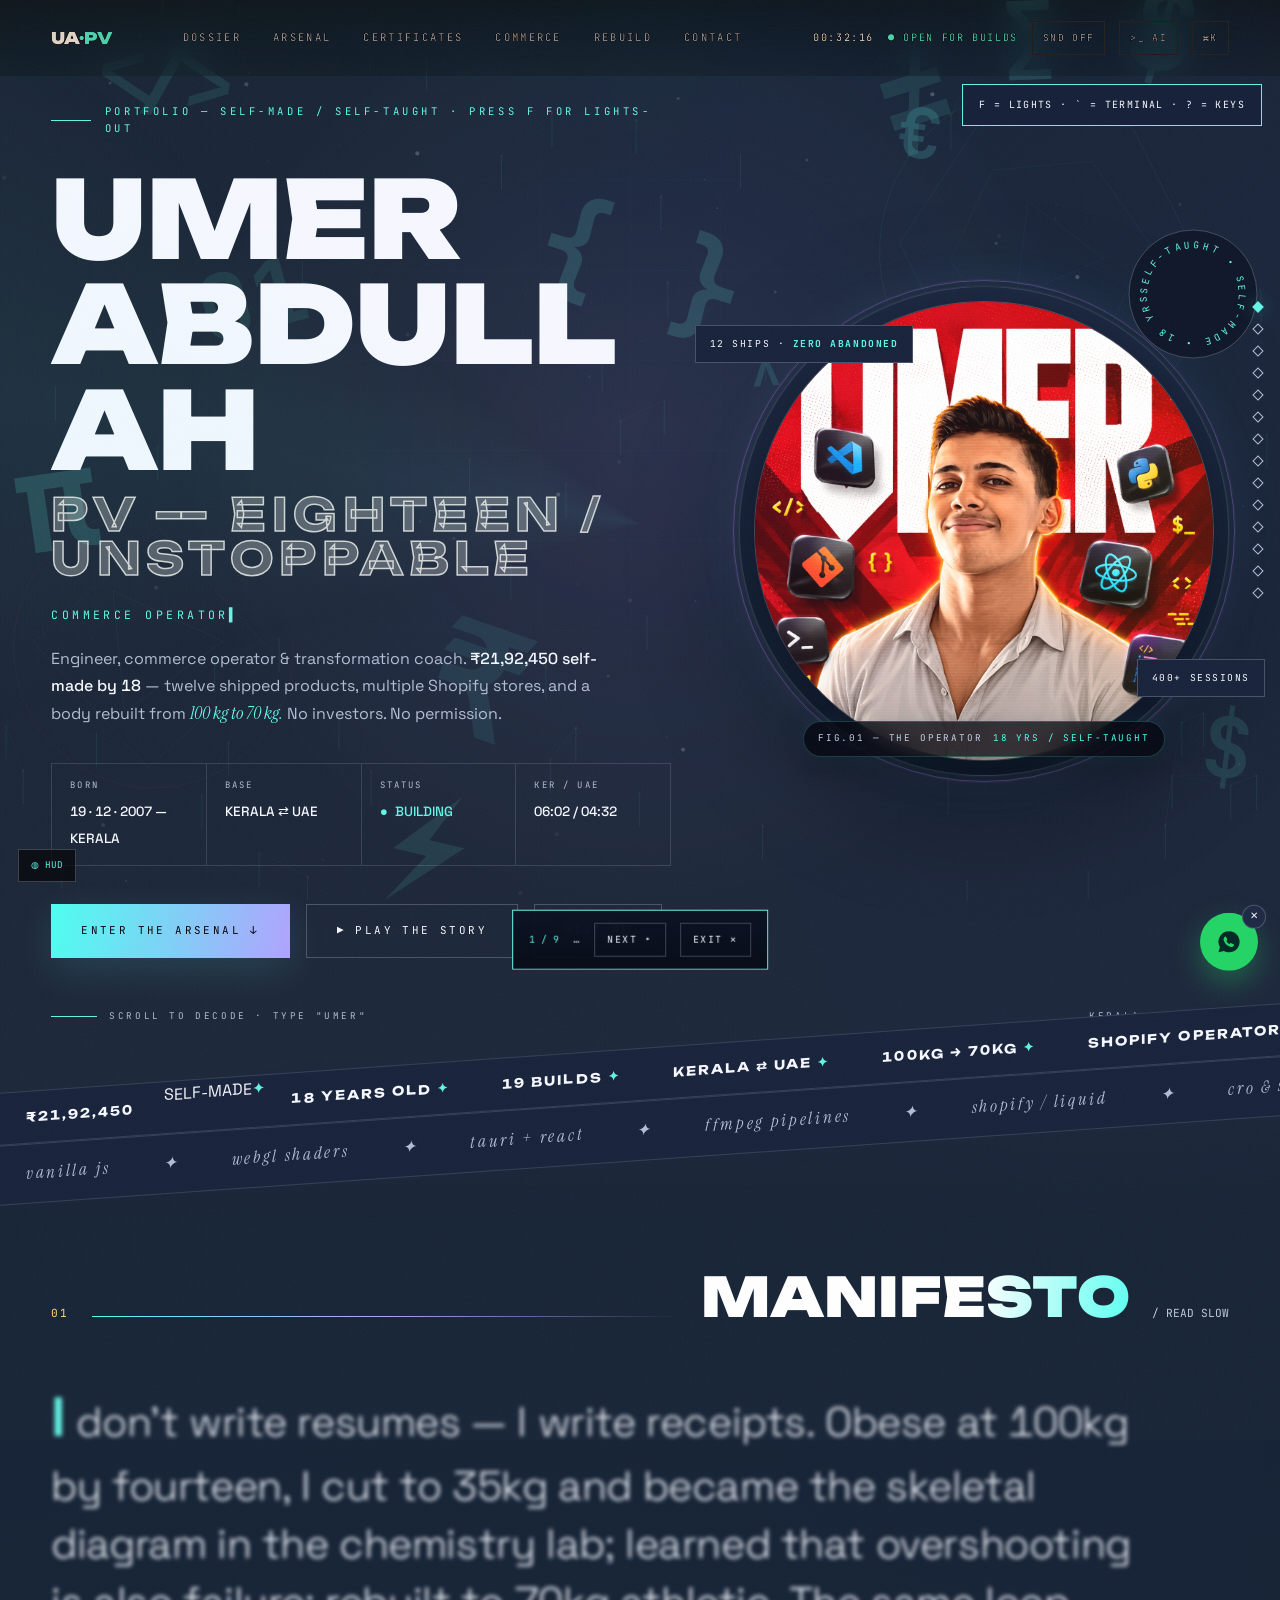
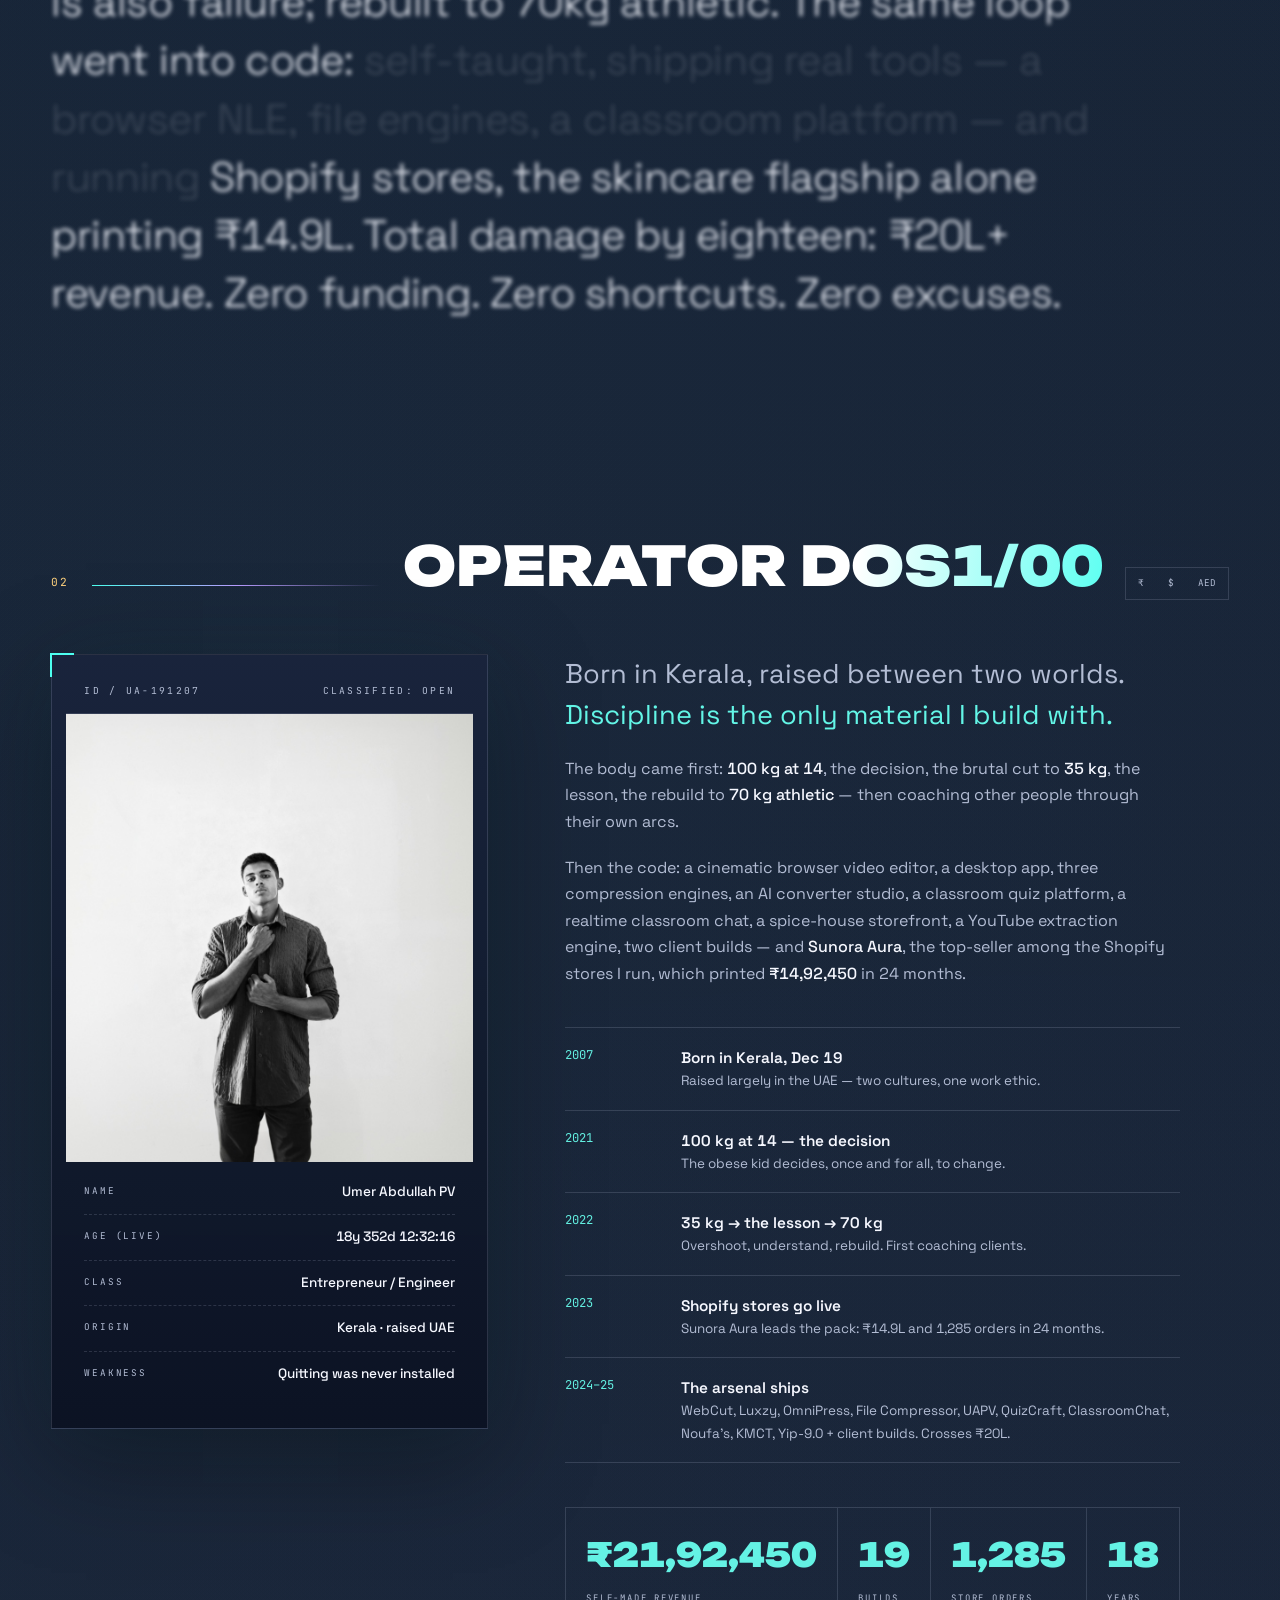
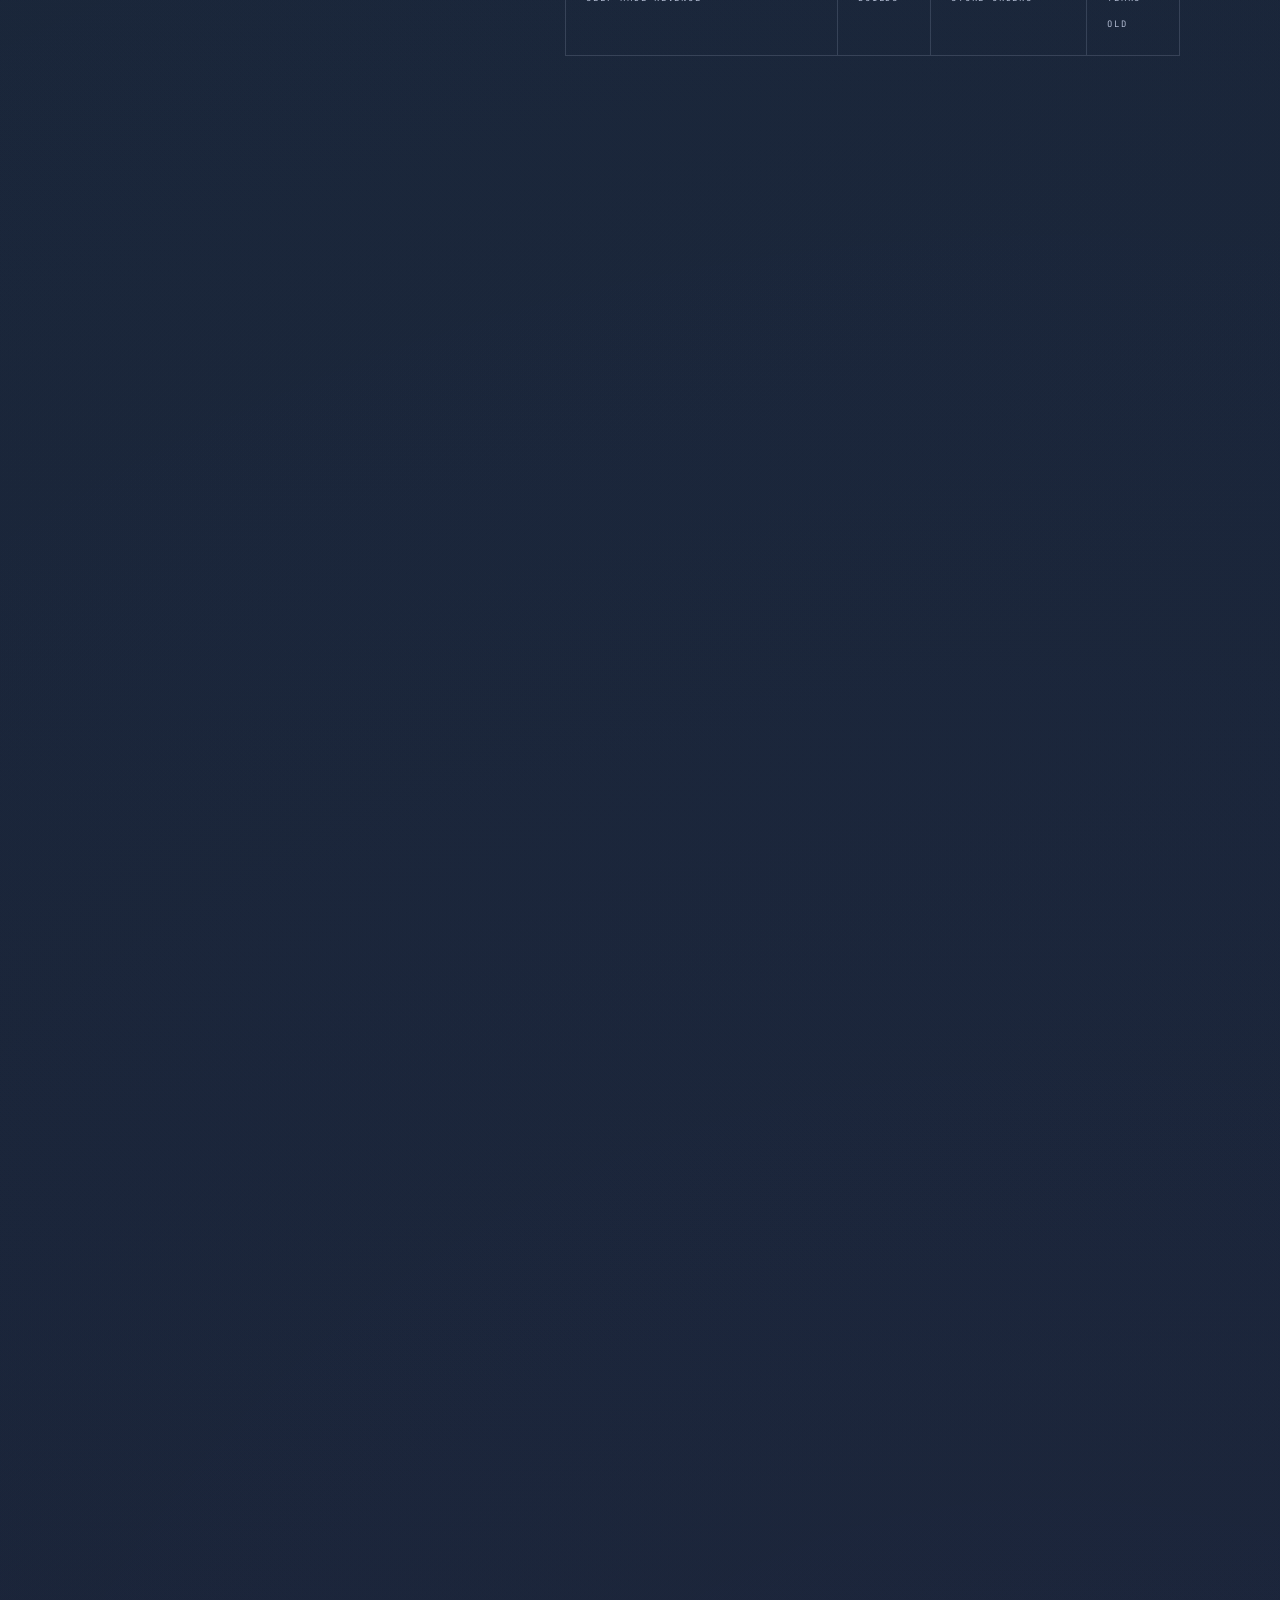
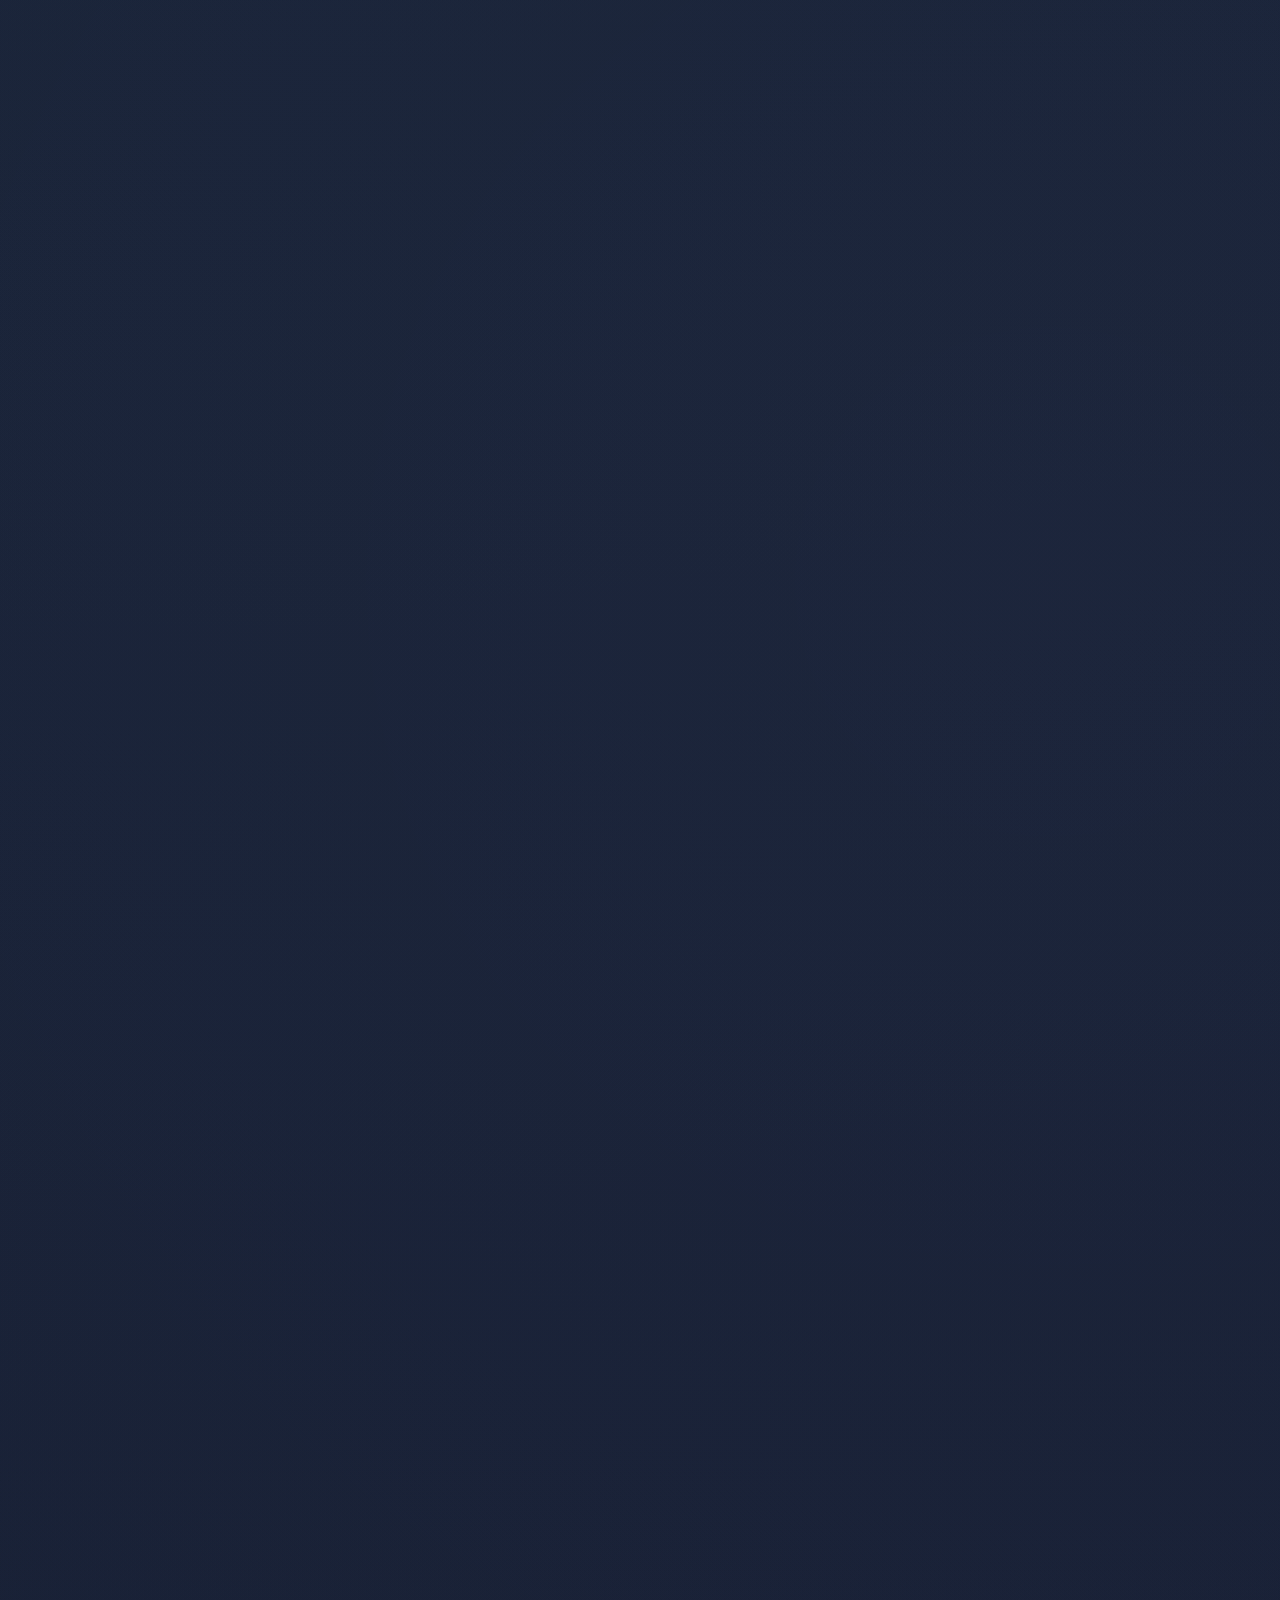
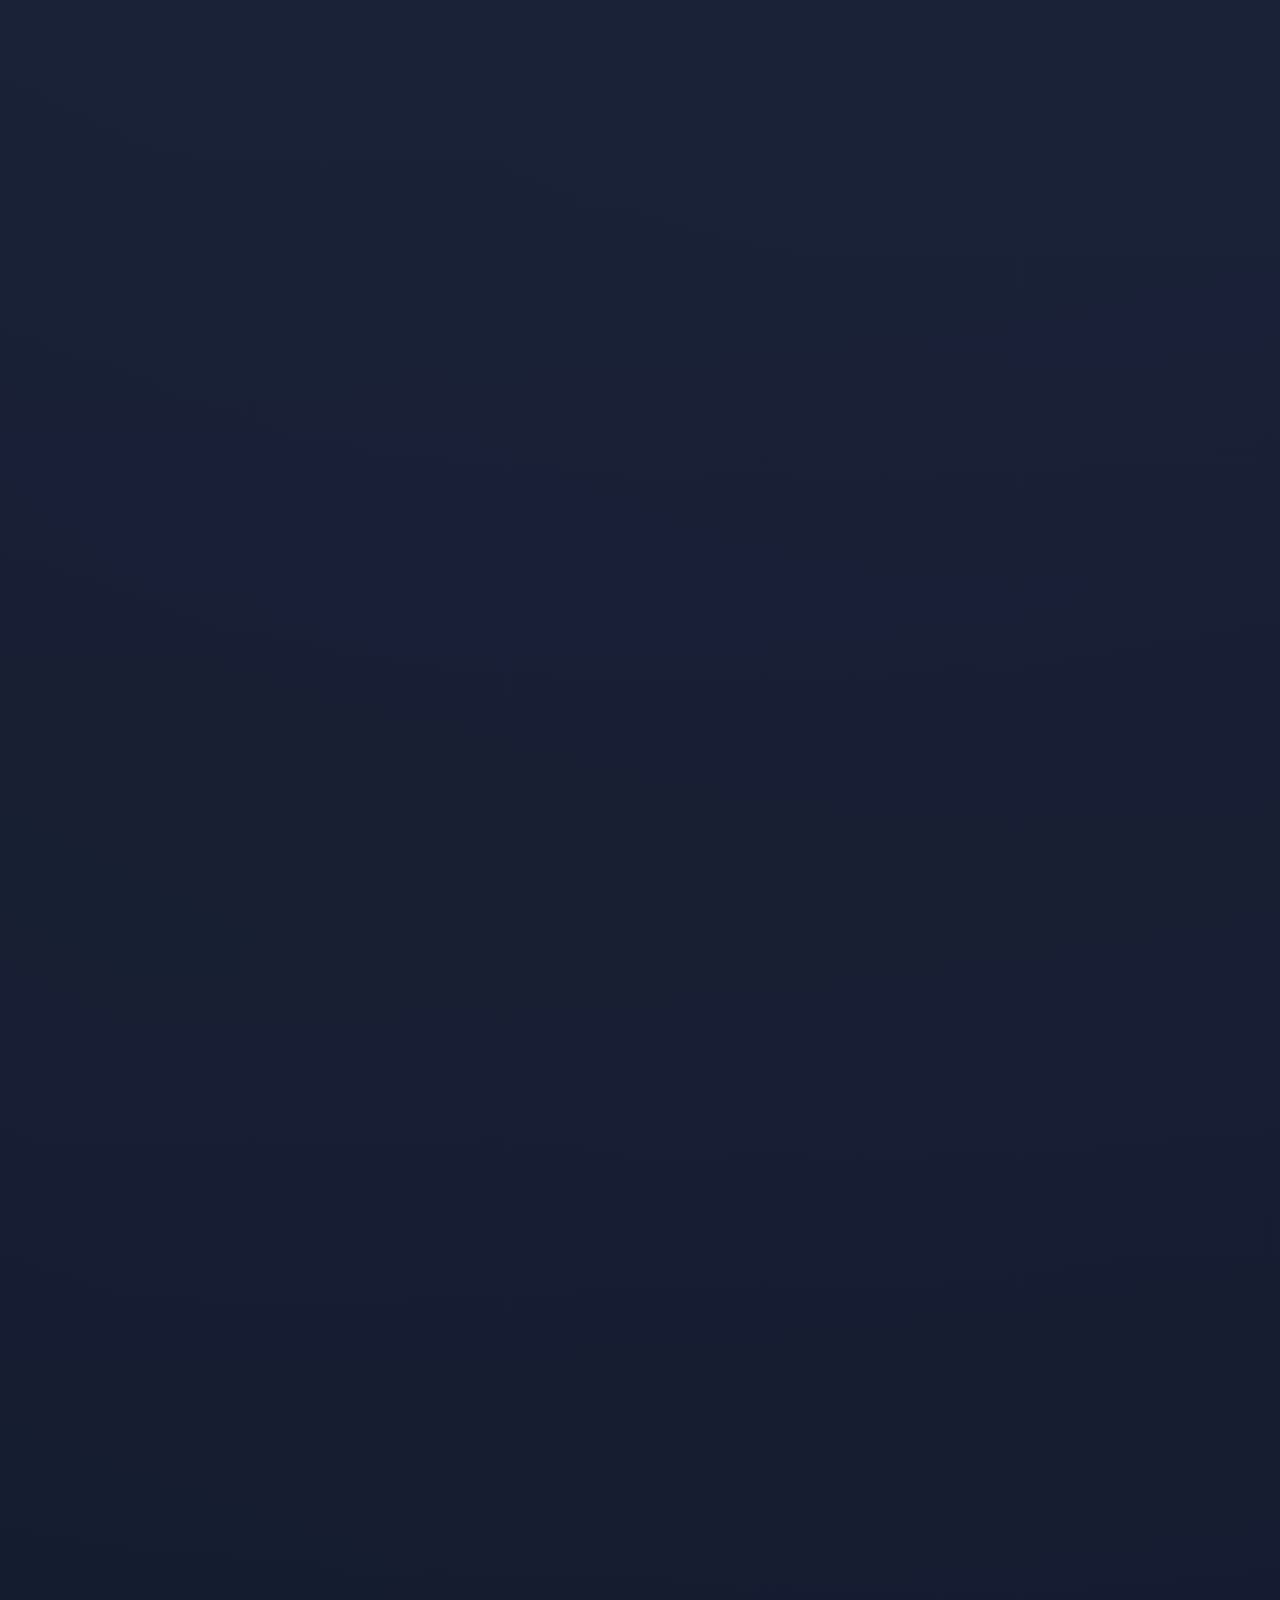
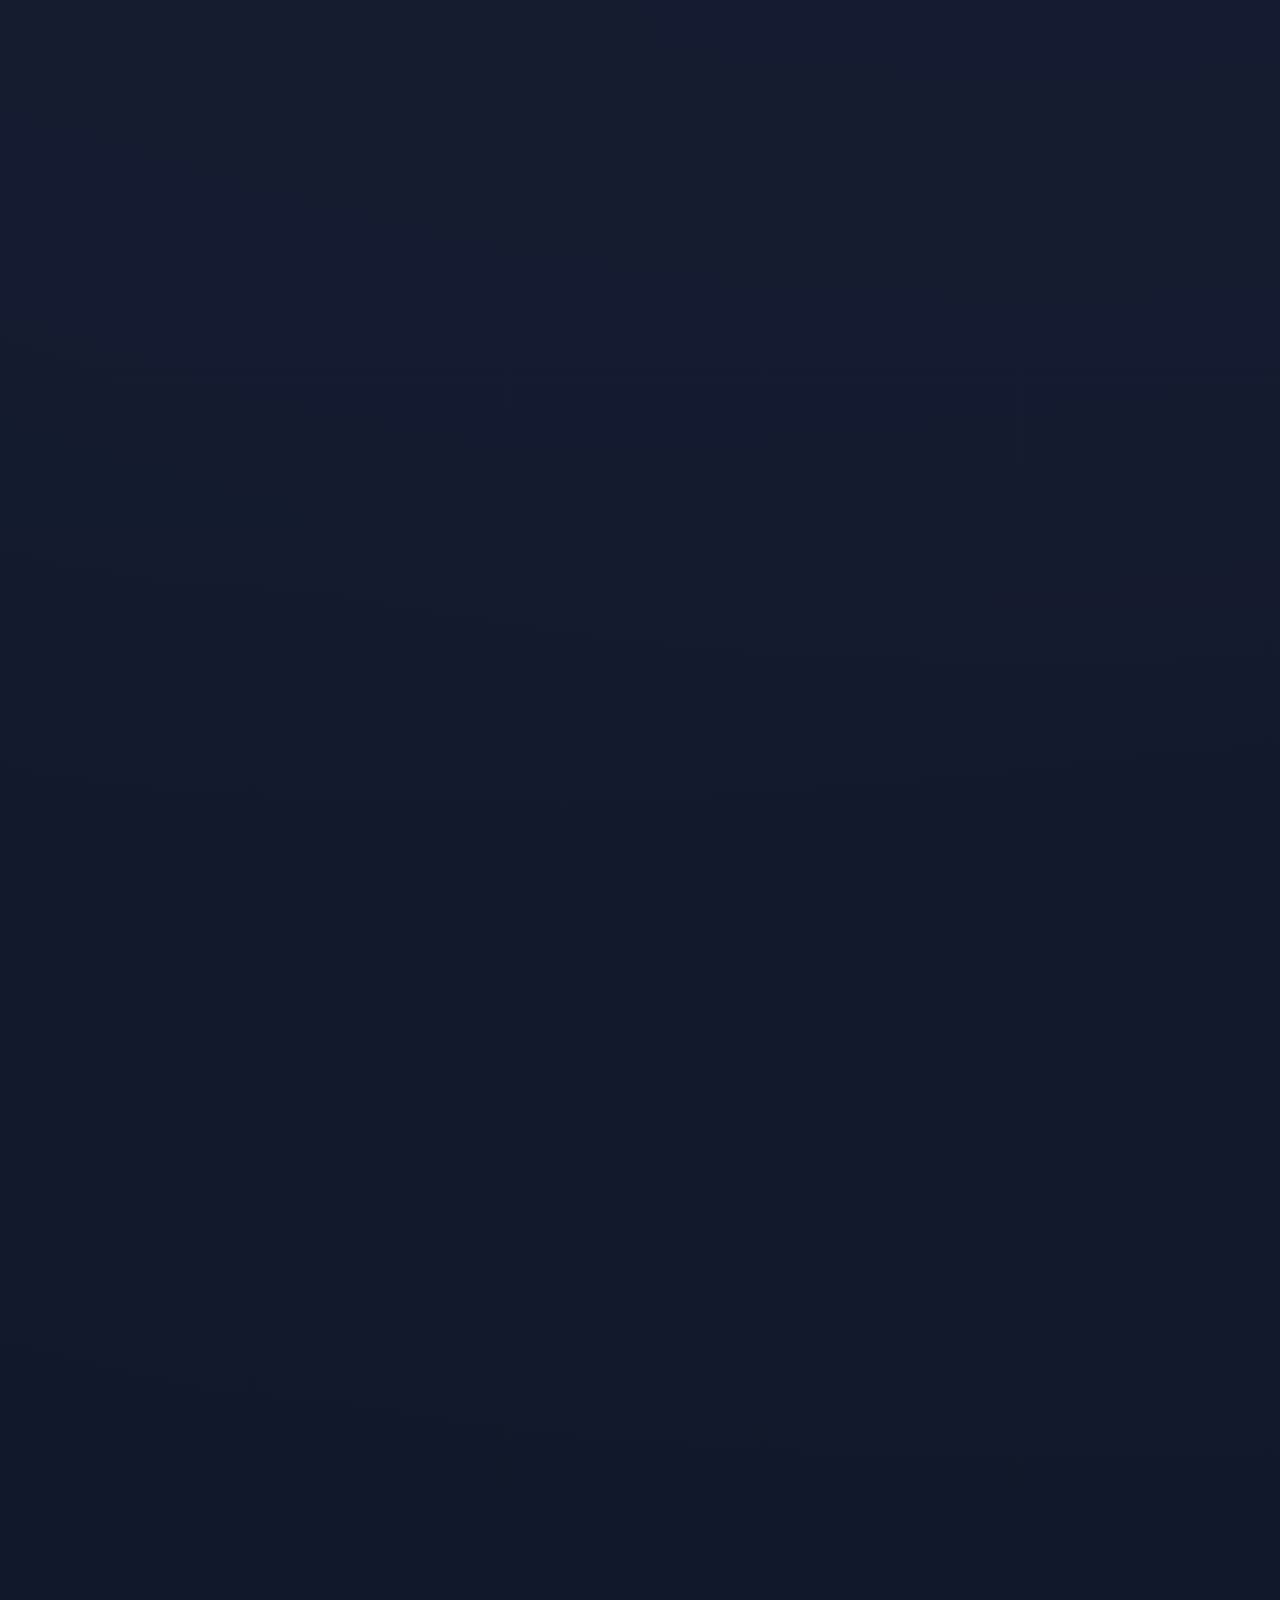
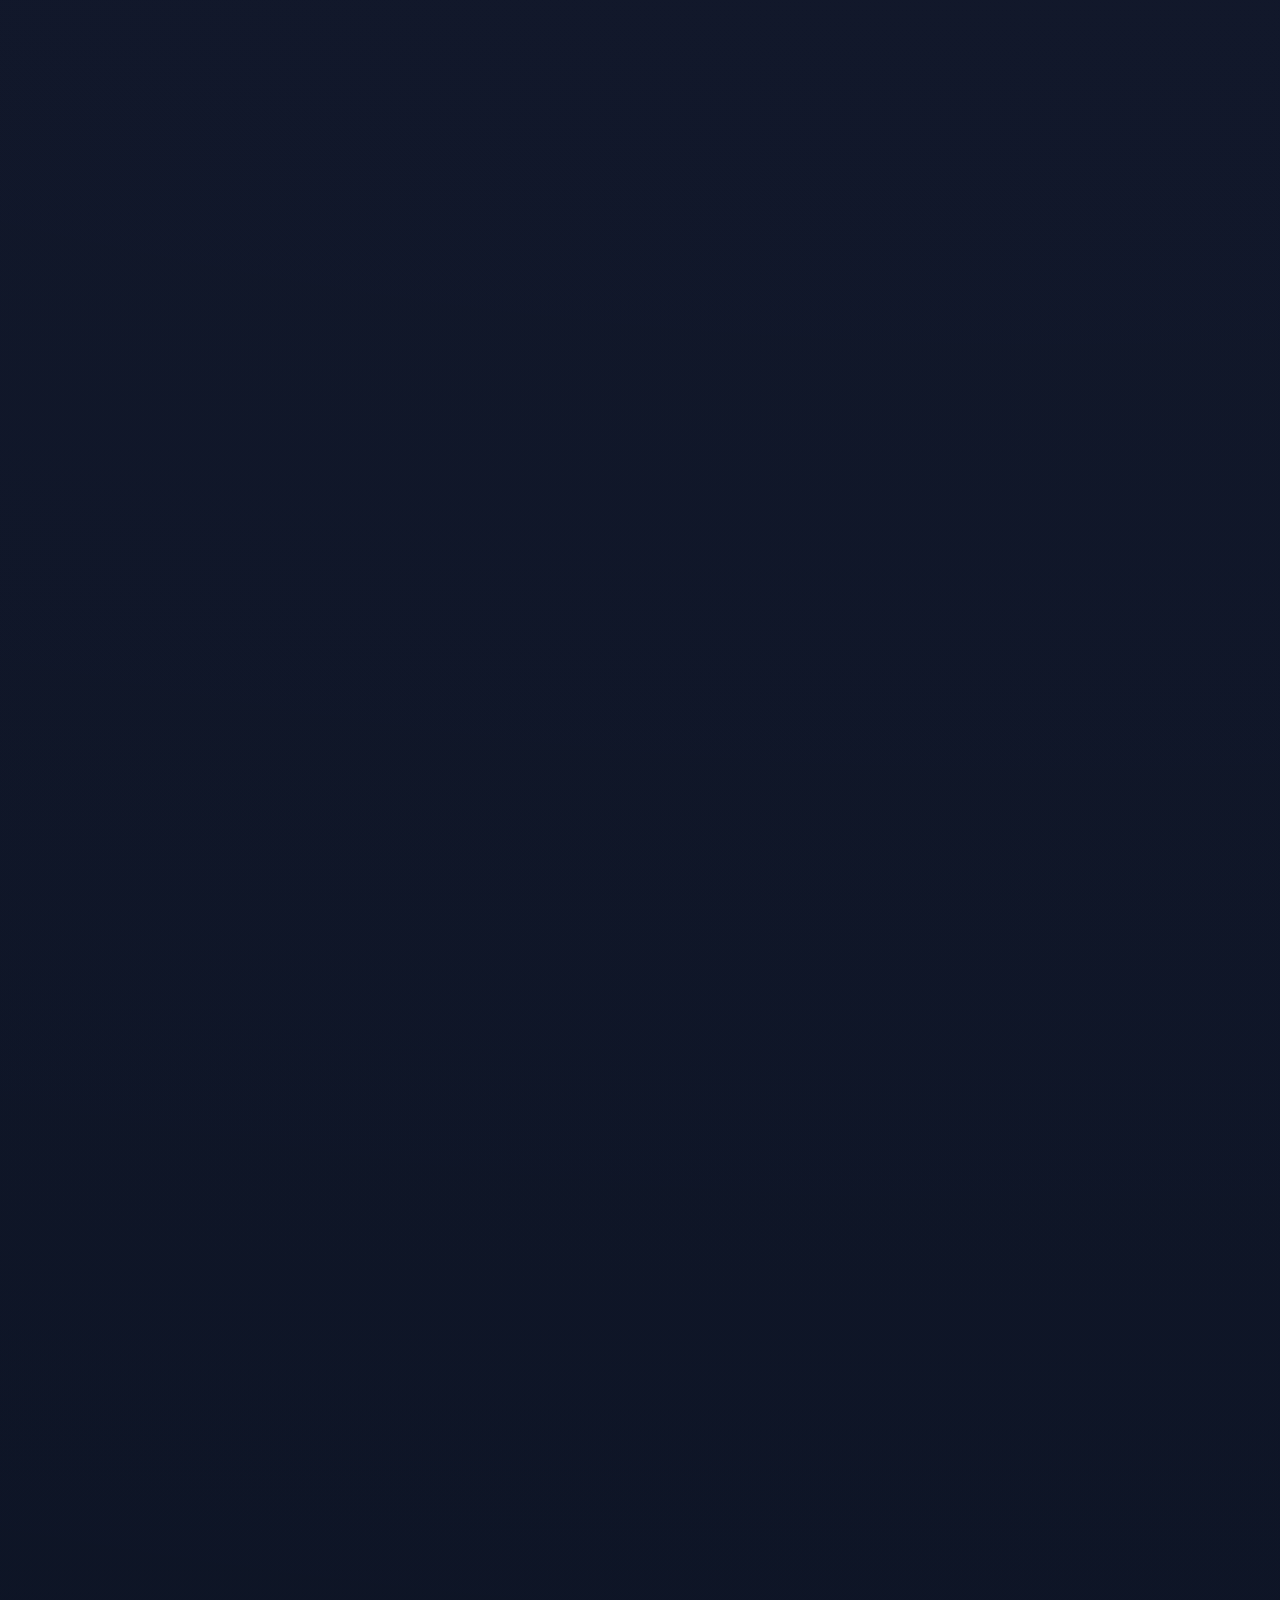
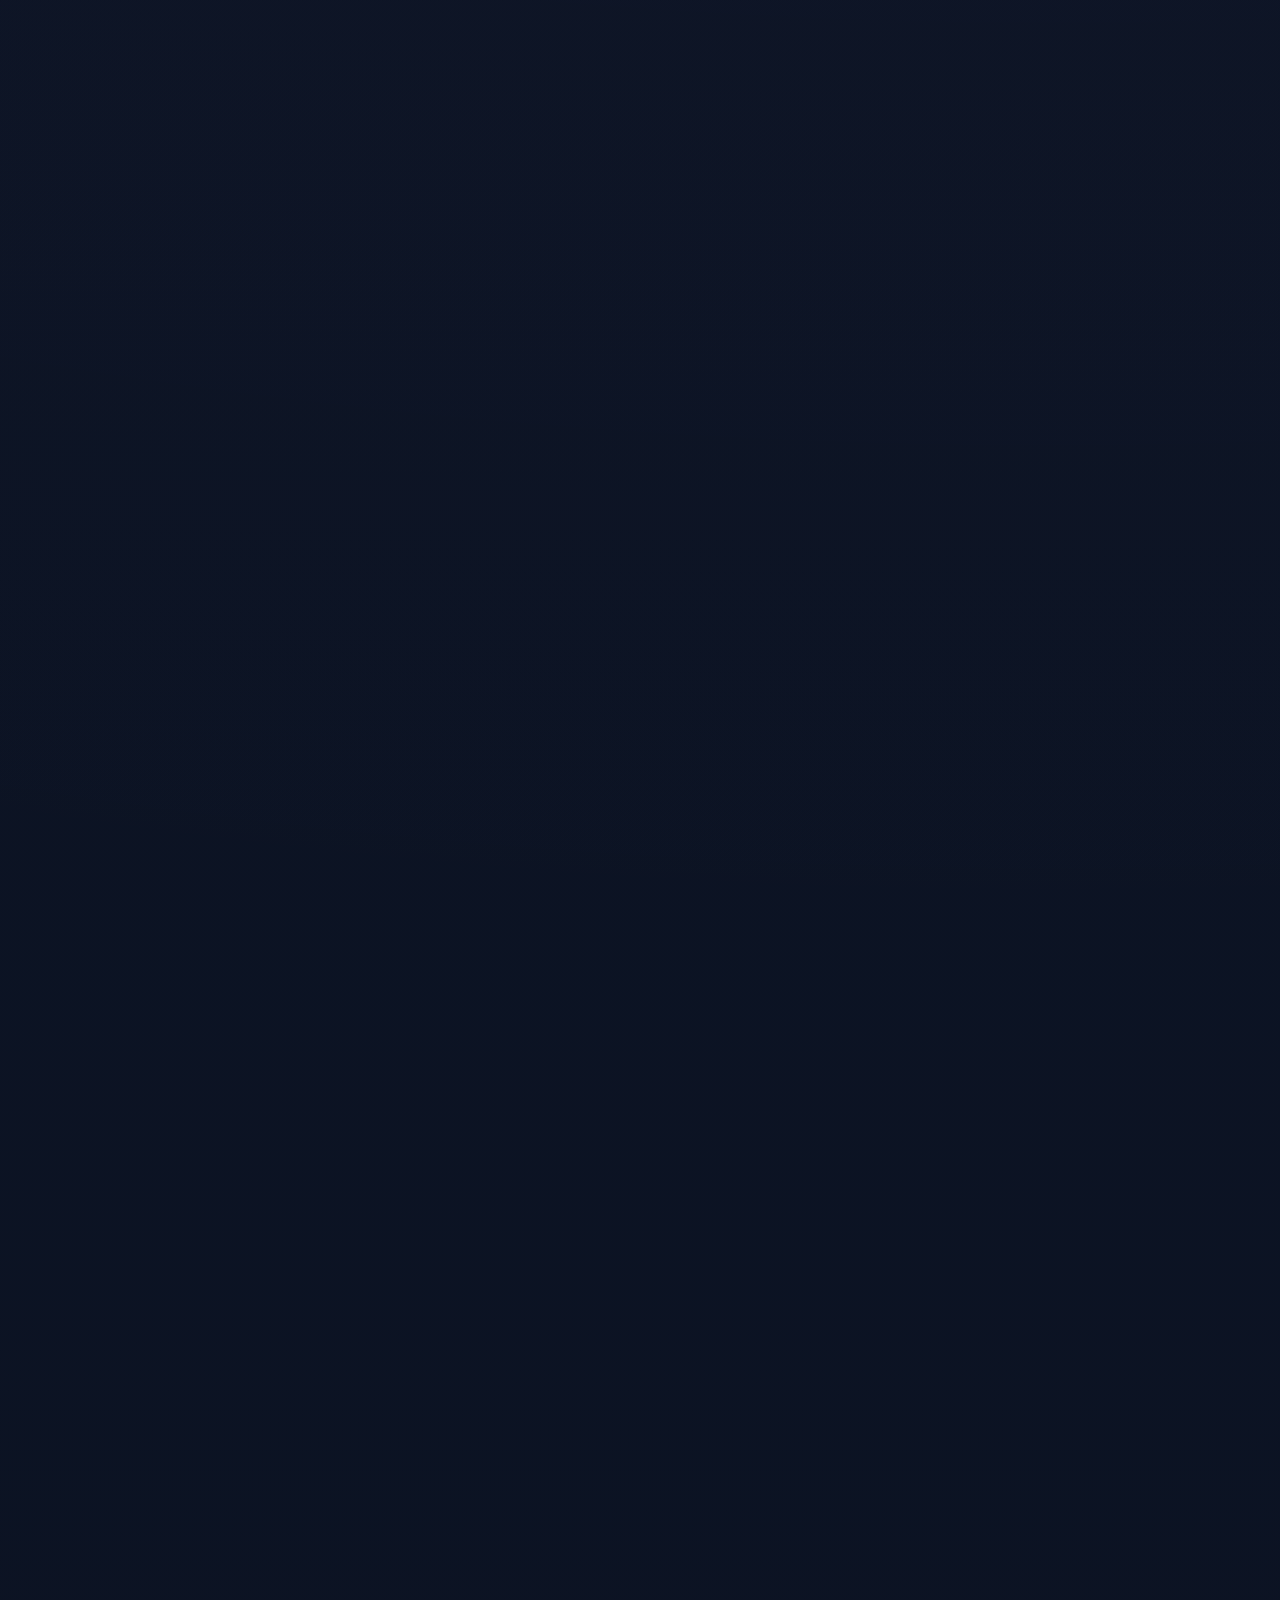
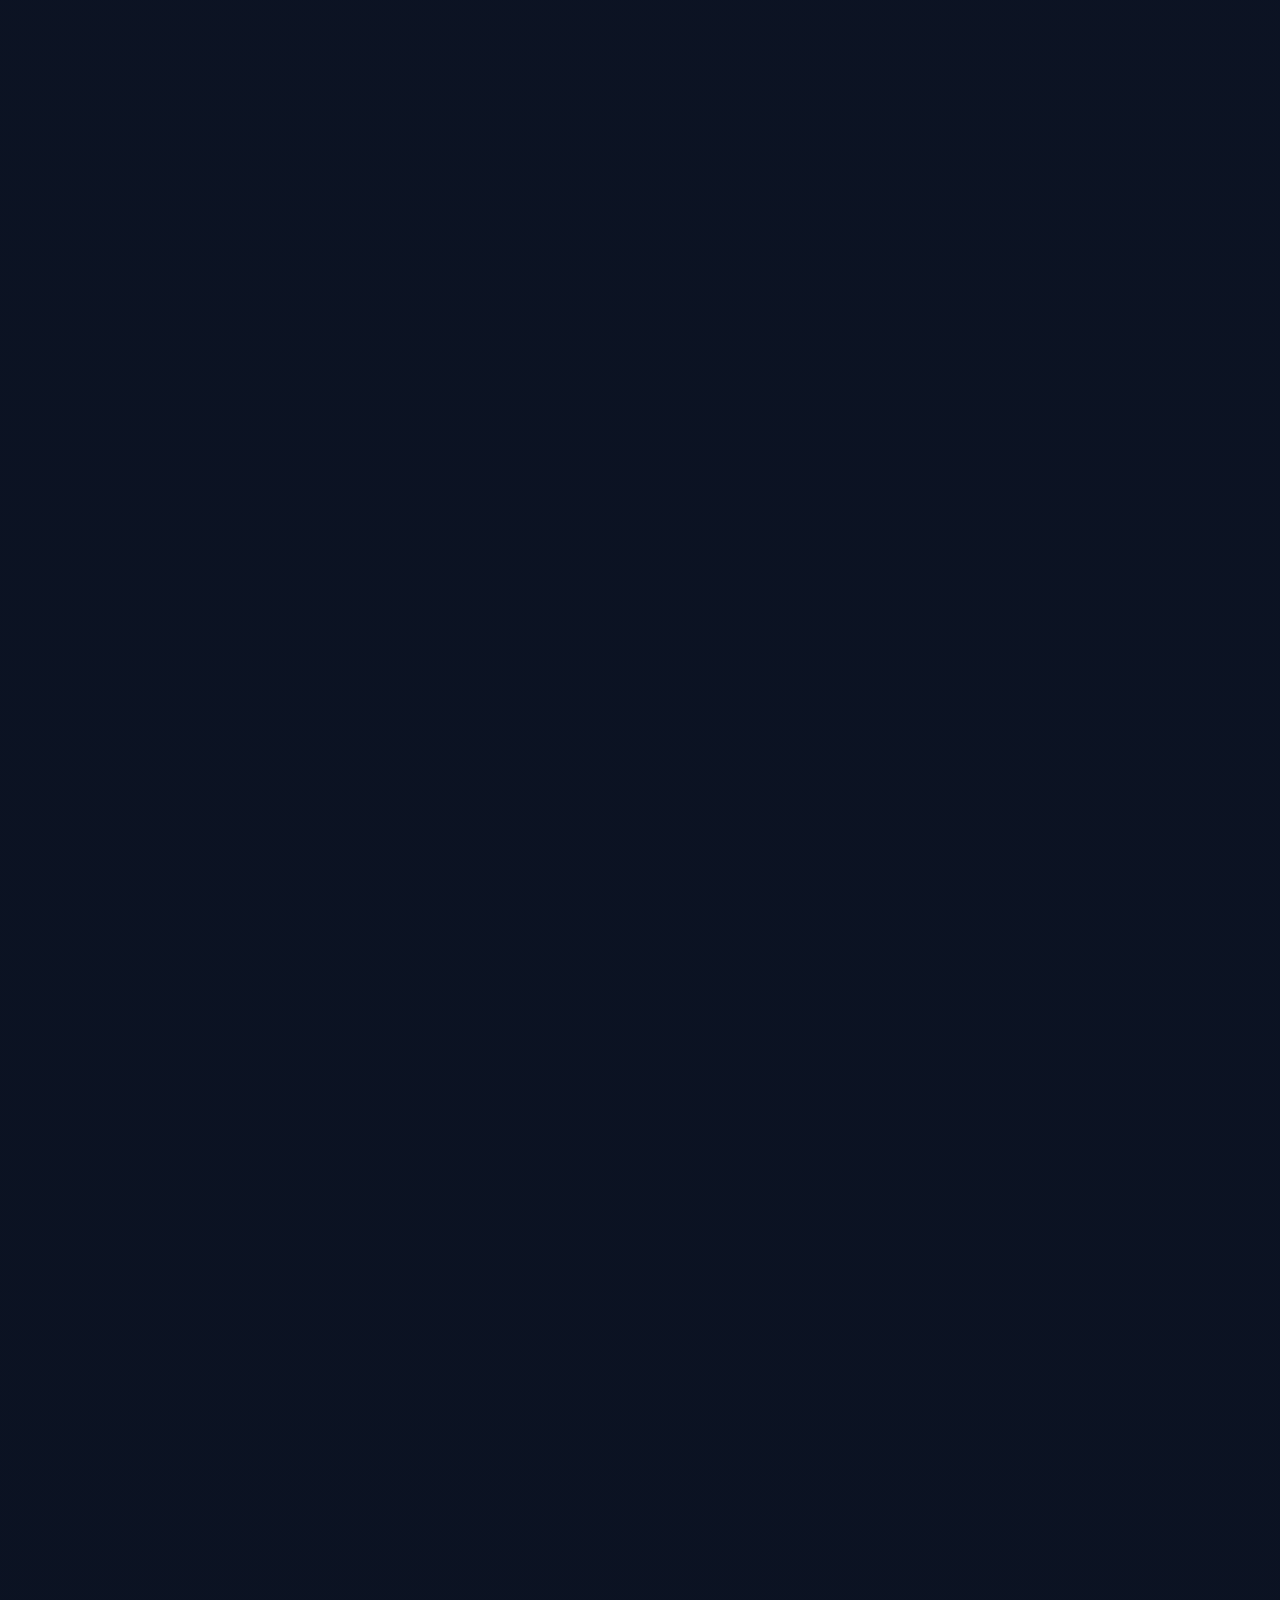
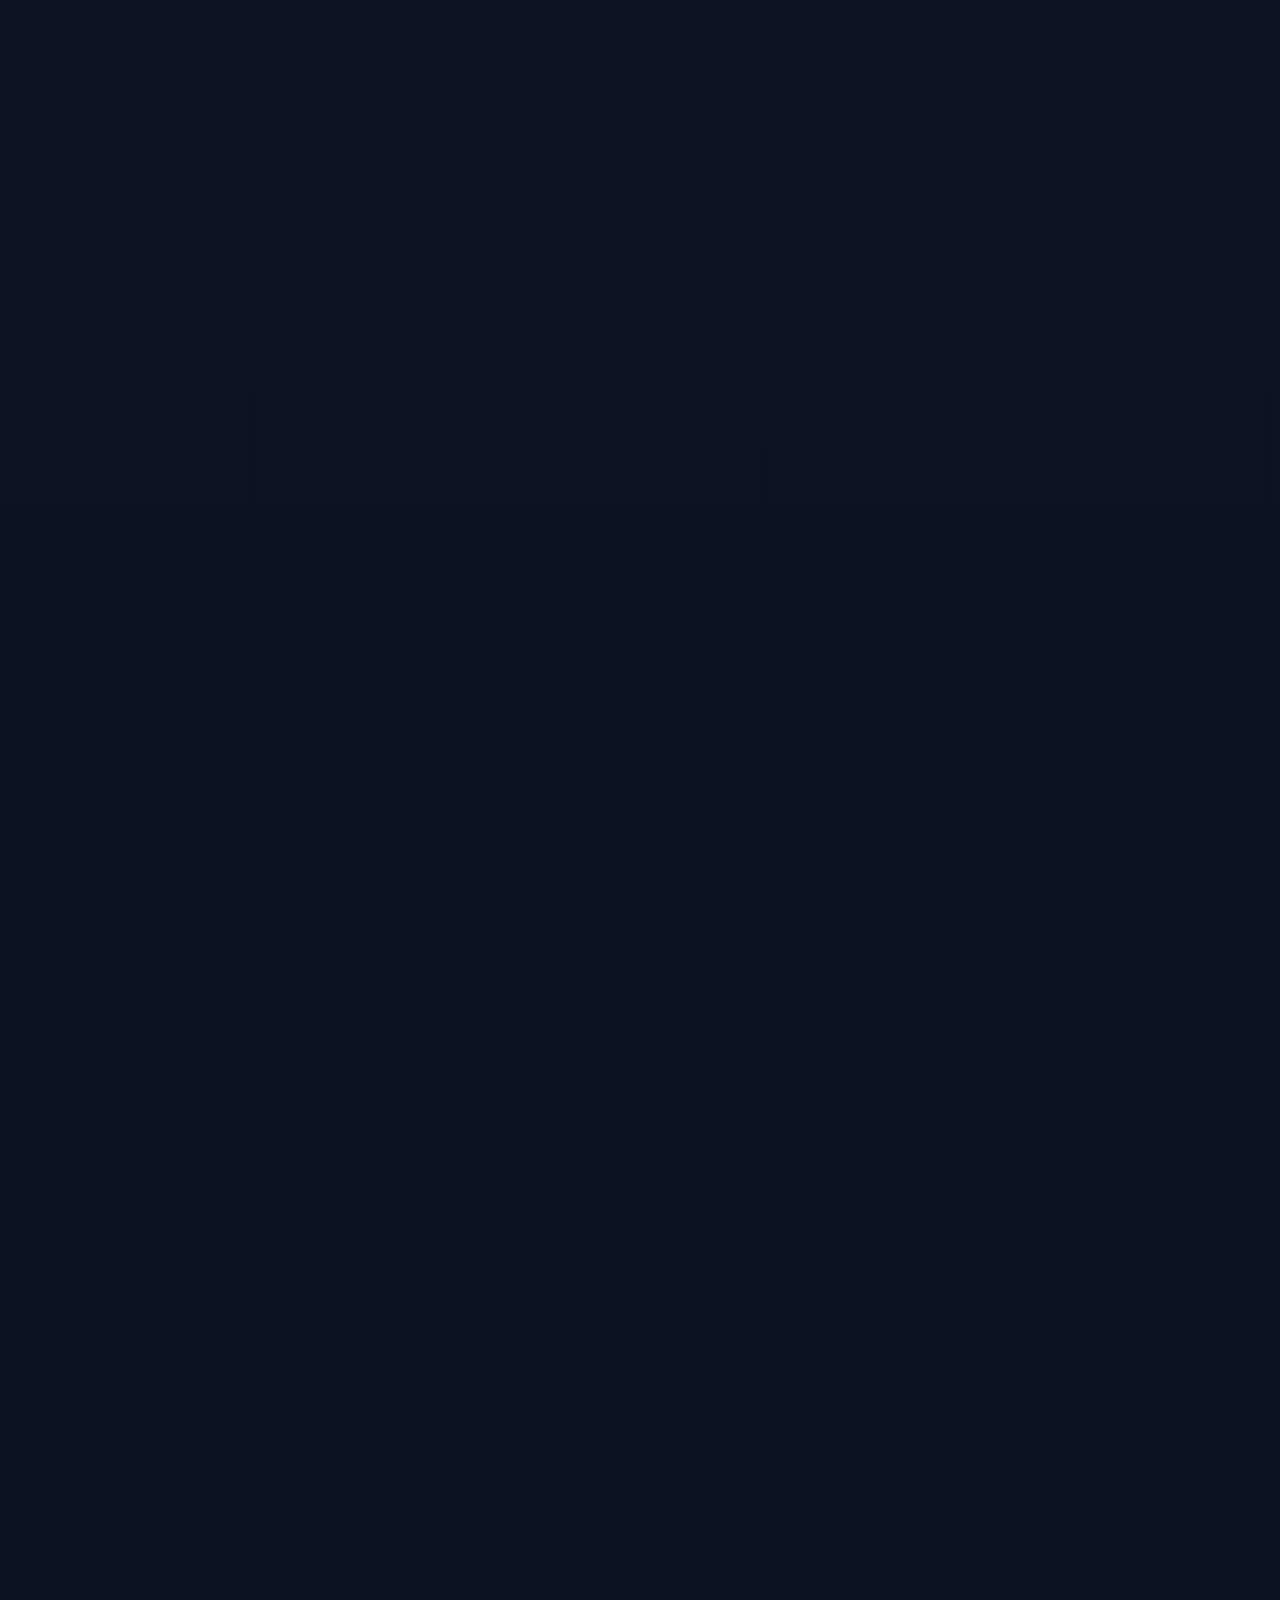
==== commit c5d60d64: "Add files via upload" ====
--- a/index.html
+++ b/index.html
@@ -139,13 +139,13 @@
 
 
 
-<a class="ml" href="#contact"><small>09</small>CONTACT</a><a class="ml" href="#words"><small>08</small>TRANSMISSIONS</a><a class="ml" href="#crucible"><small>07</small>REBUILD</a><a class="ml" href="#commerce"><small>06</small>COMMERCE</a><a class="ml" href="#screens"><small>05</small>INTERFACES</a><a class="ml" href="#identity"><small>04</small>CERTIFICATES</a><a class="ml" href="#holo"><small>03</small>HOLO DECK</a><a class="ml" href="#arsenal"><small>02</small>ARSENAL</a><a class="ml" href="#dossier"><small>01</small>DOSSIER</a><div class="menu-quick">
+<a class="ml" href="#contact"><small>09</small>CONTACT</a><a class="ml" href="#words"><small>08</small>TRANSMISSIONS</a><a class="ml" href="#crucible"><small>07</small>REBUILD</a><a class="ml" href="#commerce"><small>06</small>COMMERCE</a><a class="ml" href="#screens"><small>05</small>INTERFACES</a><a class="ml" href="#identity"><small>04</small>CERTIFICATES</a><a class="ml" href="#arsenal"><small>02</small>ARSENAL</a><a class="ml" href="#dossier"><small>01</small>DOSSIER</a><div class="menu-quick">
 <a class="wa" href="#" id="mWA" rel="noopener" target="_blank">WHATSAPP</a>
 <a href="#" id="mCall">CALL</a>
 <a href="#" id="mMail">EMAIL</a>
 </div>
 </div>
-<div aria-hidden="true" class="rail"><a data-l="HERO" href="#top"></a><a data-l="MANIFESTO" href="#manifesto"></a><a data-l="DOSSIER" href="#dossier"></a><a data-l="ARSENAL" href="#arsenal"></a><a data-l="HOLO DECK" href="#holo"></a><a data-l="CERTIFICATE VAULT" href="#identity"></a><a data-l="TIMELINE" href="#life"></a><a data-l="INTERFACES" href="#screens"></a><a data-l="COMMERCE" href="#commerce"></a><a data-l="RECEIPT" href="#receipt"></a><a data-l="CRUCIBLE" href="#crucible"></a><a data-l="REBUILD" href="#rebuild"></a><a data-l="CAPABILITIES" href="#capabilities"></a><a data-l="TRANSMISSIONS" href="#words"></a><a data-l="CONTACT" href="#contact"></a></div>
+<div aria-hidden="true" class="rail"><a data-l="HERO" href="#top"></a><a data-l="MANIFESTO" href="#manifesto"></a><a data-l="DOSSIER" href="#dossier"></a><a data-l="ARSENAL" href="#arsenal"></a><a data-l="CERTIFICATE VAULT" href="#identity"></a><a data-l="TIMELINE" href="#life"></a><a data-l="INTERFACES" href="#screens"></a><a data-l="COMMERCE" href="#commerce"></a><a data-l="RECEIPT" href="#receipt"></a><a data-l="CRUCIBLE" href="#crucible"></a><a data-l="REBUILD" href="#rebuild"></a><a data-l="CAPABILITIES" href="#capabilities"></a><a data-l="TRANSMISSIONS" href="#words"></a><a data-l="CONTACT" href="#contact"></a></div>
 <main>
 <section class="hero" id="hero">
 <div aria-hidden="true" class="sweep"></div>
@@ -251,7 +251,7 @@
 <div class="arsenal" data-reveal=""><a class="arow" data-cat="tools" data-link="luxzy" data-reveal="" href="#" rel="noopener" target="_blank"><span class="lv">LIVE<i class="lat">24ms</i></span><span class="athumb"><img alt="Luxzy Studio interface" loading="lazy" src="assets/projects/luxzy.jpg"/><span class="idx" data-case="luxzy">P-01</span><span class="stats-chip">30+ CONVERSIONS · AI BG REMOVE · 4K UPSCALE</span></span><span class="abody"><span class="at">Luxzy Studio</span><span class="m">AI Converter · LIVE SYSTEM</span></span><span class="go">↗</span></a><a class="arow" data-cat="tools" data-link="omnipress" data-reveal="" href="#" rel="noopener" target="_blank"><span class="lv">LIVE<i class="lat">31ms</i></span><span class="athumb"><img alt="OmniPress interface" loading="lazy" src="assets/projects/omnipress.jpg"/><span class="idx" data-case="omnipress">P-02</span><span class="stats-chip">UNIVERSAL COMPRESSOR · TARGET-KB PRECISION</span></span><span class="abody"><span class="at">OmniPress</span><span class="m">File Engine · LIVE SYSTEM</span></span><span class="go">↗</span></a><a class="arow" data-cat="tools" data-link="filecompressor" data-reveal="" href="#" rel="noopener" target="_blank"><span class="lv">LIVE<i class="lat">19ms</i></span><span class="athumb"><img alt="File Compressor interface" loading="lazy" src="assets/projects/omnipress.jpg"/><span class="idx" data-case="filecompressor">P-03</span><span class="stats-chip">DEDICATED COMPRESSION ENGINE · ZERO WATERMARK</span></span><span class="abody"><span class="at">File Compressor</span><span class="m">Compression · LIVE SYSTEM</span></span><span class="go">↗</span></a><a class="arow" data-cat="tools" data-link="uapv" data-reveal="" href="#" rel="noopener" target="_blank"><span class="lv">LIVE<i class="lat">27ms</i></span><span class="athumb"><img alt="UAPV Downloader interface" loading="lazy" src="assets/projects/uapv.jpg"/><span class="idx" data-case="uapv">P-04</span><span class="stats-chip">4K/8K EXTRACTION · FFMPEG PIPELINE</span></span><span class="abody"><span class="at">UAPV Downloader</span><span class="m">YT Engine · LIVE SYSTEM</span></span><span class="go">↗</span></a><a class="arow" data-cat="tools" data-link="quizcraft" data-reveal="" href="#" rel="noopener" target="_blank"><span class="lv">LIVE<i class="lat">22ms</i></span><span class="athumb"><img alt="QuizCraft Pro interface" loading="lazy" src="assets/projects/quizcraft.jpg"/><span class="idx" data-case="quizcraft">P-05</span><span class="stats-chip">PICTURE QUIZZES · PUZZLE ZONE · TEACHER HUB</span></span><span class="abody"><span class="at">QuizCraft Pro</span><span class="m">EdTech · LIVE SYSTEM</span></span><span class="go">↗</span></a><a class="arow" data-cat="tools" data-link="classroom" data-reveal="" href="#" rel="noopener" target="_blank"><span class="lv">LIVE<i class="lat">18ms</i></span><span class="athumb"><img alt="ClassroomChat interface" loading="lazy" src="assets/projects/ClassroomChat.jpg"/><span class="idx" data-case="classroom">P-06</span><span class="stats-chip">REALTIME CLASSROOM MESSAGING · NO INSTALLS</span></span><span class="abody"><span class="at">ClassroomChat</span><span class="m">Realtime EdTech · LIVE SYSTEM</span></span><span class="go">↗</span></a><a class="arow" data-cat="tools" data-link="noufa" data-reveal="" href="#" rel="noopener" target="_blank"><span class="lv">LIVE<i class="lat">26ms</i></span><span class="athumb"><img alt="Noufa's Kitchen interface" loading="lazy" src="assets/projects/noufa.jpg"/><span class="idx" data-case="noufa">P-07</span><span class="stats-chip">WHATSAPP ORDERING · RECIPE VAULT</span></span><span class="abody"><span class="at">Noufa's Kitchen</span><span class="m">Spice Commerce · LIVE SYSTEM</span></span><span class="go">↗</span></a><a class="arow" data-cat="tools" data-link="clientbase" data-reveal="" href="#" rel="noopener" target="_blank"><span class="lv">LIVE<i class="lat">21ms</i></span><span class="athumb"><img alt="Client Portfolio interface" loading="lazy" src="assets/projects/Client_base_portfolio.jpg"/><span class="idx" data-case="clientbase">P-08</span><span class="stats-chip">PERSONAL BRAND EXPERIENCE · SHIPPED FAST</span></span><span class="abody"><span class="at">Client Portfolio</span><span class="m">Brand Site · LIVE SYSTEM</span></span><span class="go">↗</span></a><a class="arow" data-cat="tools" data-link="kmct" data-reveal="" href="#" rel="noopener" target="_blank"><span class="lv">LIVE<i class="lat">29ms</i></span><span class="athumb"><img alt="KMCT IETM interface" loading="lazy" src="assets/projects/KMCT-IETM.jpg"/><span class="idx" data-case="kmct">P-09</span><span class="stats-chip">INTERACTIVE INSTITUTIONAL REGISTER SYSTEM</span></span><span class="abody"><span class="at">KMCT IETM</span><span class="m">Mega Project · LIVE SYSTEM</span></span><span class="go">↗</span></a><a class="arow" data-cat="tools" data-link="yip" data-reveal="" href="#" rel="noopener" target="_blank"><span class="lv">LIVE<i class="lat">23ms</i></span><span class="athumb"><img alt="YIP-9.0 interface" loading="lazy" src="assets/projects/Yip-9.0-Project.jpg"/><span class="idx" data-case="yip">P-10</span><span class="stats-chip">3D CONFIGURATOR · IMMERSIVE SHOWCASE</span></span><span class="abody"><span class="at">YIP-9.0</span><span class="m">Product Studio · LIVE SYSTEM</span></span><span class="go">↗</span></a><a class="arow" data-cat="commerce" data-link="sunora" data-reveal="" href="#commerce"><span class="lv">INTERNAL</span><span class="athumb"><img alt="Sunora Aura interface" loading="lazy" src="assets/photos/shopify-dashboard.jpg"/><span class="idx" data-case="sunora">P-11</span><span class="stats-chip">SHOPIFY DTC ENGINE · ₹14.9L FLAGSHIP</span></span><span class="abody"><span class="at">Sunora Aura</span><span class="m">Commerce Engine · INTERNAL EXPERIENCE</span></span><span class="go">↗</span></a><a class="arow" data-cat="tools" data-link="webcut" data-reveal="" href="#" rel="noopener" target="_blank"><span class="lv">LIVE<i class="lat">17ms</i></span><span class="athumb"><img alt="WebCut Pro interface" loading="lazy" src="assets/projects/webcut.jpg"/><span class="idx" data-case="webcut">P-12</span><span class="stats-chip">LOCAL-FIRST BROWSER EDITING EXPERIENCE</span></span><span class="abody"><span class="at">WebCut Pro</span><span class="m">Browser NLE · LIVE SYSTEM</span></span><span class="go">↗</span></a><a class="arow no-live" data-case="nova" data-cat="new" data-reveal="" href="#"><span class="lv">LOCAL</span><span class="athumb"><img alt="Nova-AI interface" loading="lazy" src="assets/projects/Nova-AI.jpg"/><span class="idx" data-case="nova">P-13</span><span class="stats-chip">NEW LOCAL BUILD · AI PRODUCT EXPERIENCE</span></span><span class="abody"><span class="at">Nova-AI</span><span class="m">AI Product · LOCAL BUILD</span></span><span class="go">↗</span></a><a class="arow no-live" data-case="studyflow" data-cat="new" data-reveal="" href="#"><span class="lv">LOCAL</span><span class="athumb"><img alt="StudyFlow-AI interface" loading="lazy" src="assets/projects/StudyFlow-AI.jpg"/><span class="idx" data-case="studyflow">P-14</span><span class="stats-chip">NEW LOCAL BUILD · STUDY PLATFORM</span></span><span class="abody"><span class="at">StudyFlow-AI</span><span class="m">EdTech AI · LOCAL BUILD</span></span><span class="go">↗</span></a><a class="arow no-live" data-case="aura" data-cat="new" data-reveal="" href="#"><span class="lv">LOCAL</span><span class="athumb"><img alt="Aura Routine App interface" loading="lazy" src="assets/projects/Aura-RoutineApp.jpg"/><span class="idx" data-case="aura">P-15</span><span class="stats-chip">NEW LOCAL BUILD · ROUTINE INTERFACE</span></span><span class="abody"><span class="at">Aura Routine App</span><span class="m">Routine System · LOCAL BUILD</span></span><span class="go">↗</span></a><a class="arow no-live" data-case="logocraft" data-cat="new" data-reveal="" href="#"><span class="lv">LOCAL</span><span class="athumb"><img alt="LogoCraft Studio interface" loading="lazy" src="assets/projects/logocraft studio.jpg"/><span class="idx" data-case="logocraft">P-16</span><span class="stats-chip">NEW LOCAL BUILD · LOGO CREATION STUDIO</span></span><span class="abody"><span class="at">LogoCraft Studio</span><span class="m">Brand Studio · LOCAL BUILD</span></span><span class="go">↗</span></a><a class="arow no-live" data-case="scamshield" data-cat="new" data-reveal="" href="#"><span class="lv">LOCAL</span><span class="athumb"><img alt="ScamShield AI interface" loading="lazy" src="assets/projects/scamshield-AI.jpg"/><span class="idx" data-case="scamshield">P-17</span><span class="stats-chip">NEW LOCAL BUILD · SECURITY-FOCUSED AI EXPERIENCE</span></span><span class="abody"><span class="at">ScamShield AI</span><span class="m">Security AI · LOCAL BUILD</span></span><span class="go">↗</span></a><a class="arow no-live" data-case="apex" data-cat="new" data-reveal="" href="#"><span class="lv">LOCAL</span><span class="athumb"><img alt="Project Apex interface" loading="lazy" src="assets/projects/Project-Apex.jpg"/><span class="idx" data-case="apex">P-18</span><span class="stats-chip">NEW LOCAL BUILD · PRODUCT SYSTEM</span></span><span class="abody"><span class="at">Project Apex</span><span class="m">Product System · LOCAL BUILD</span></span><span class="go">↗</span></a><a class="arow no-live" data-case="culinary" data-cat="new" data-reveal="" href="#"><span class="lv">LOCAL</span><span class="athumb"><img alt="Culinary AI interface" loading="lazy" src="assets/projects/culinary AI.jpg"/><span class="idx" data-case="culinary">P-19</span><span class="stats-chip">NEW LOCAL BUILD · CULINARY AI EXPERIENCE</span></span><span class="abody"><span class="at">Culinary AI</span><span class="m">Food AI · LOCAL BUILD</span></span><span class="go">↗</span></a></div>
 </div>
 </section>
-<section class="sec" id="holo"><div class="wrap holo-v15-shell"><header class="sec-head" data-reveal=""><span class="sec-idx">03.5</span><div class="sec-line"></div><h2 class="sec-title">HOLO DECK</h2><span class="sec-count">/ 19 BUILDS · AUTO SEQUENCE</span></header><div class="holo-v15-stage" id="holoV15Stage"><div class="holo-v15-rail" id="holoV15Rail"></div></div><div class="holo-v15-meta"><div class="holo-v15-meta-main"><strong id="holoV15Title">Luxzy Studio</strong><small id="holoV15Sub">AI Converter · LIVE SYSTEM</small></div><div class="holo-v15-meta-status">● AUTO RUN</div></div><div class="holo-v15-hint">AUTO SEQUENCE · EACH BUILD HOLDS · CLICK TO OPEN</div><div class="holo-v15-progress"><span id="holoV15Index">01 / 19</span><span><i id="holoV15Fill"></i></span></div></div></section>
+
 <section class="sec certificate-vault" id="identity">
 <div class="wrap">
 <header class="sec-head" data-reveal=""><span class="sec-idx">03.7</span><div class="sec-line"></div><h2 class="sec-title" data-scramble="">CERTIFICATE VAULT</h2><span class="sec-count">/ 15 RECORDS · SWIPE TO EXPLORE</span></header>
@@ -1611,16 +1611,34 @@
   }
 
   onReady(function(){
-    /* Timeline: explicit right-to-left scrub based on section progress. */
-    var life=document.getElementById('life'),track=document.getElementById('tlTrack'),tlTick=false;
-    function renderTimeline(){
-      if(!life||!track)return;
-      var r=life.getBoundingClientRect(), total=Math.max(1,r.height-innerHeight), p=clamp(-r.top/total,0,1);
-      var max=Math.max(0,track.scrollWidth-innerWidth*.9);
-      track.style.setProperty('transform','translate3d('+(-p*max).toFixed(2)+'px,0,0)','important');
+    /* ============================================================
+       YEAR TIMELINE — reference motion / one scroll owner
+       ============================================================ */
+    var life=document.getElementById('life'), track=document.getElementById('tlTrack');
+    if(life&&track){
+      var lifeTick=0;
+      function renderLifeReference(){
+        lifeTick=0;
+        var sticky=track.parentElement;
+        var r=sticky.getBoundingClientRect();
+        if(r.top<innerHeight && r.bottom>0){
+          var wrapR=sticky.parentElement.getBoundingClientRect();
+          var span=Math.max(1,wrapR.height-innerHeight);
+          var p=clamp(-wrapR.top/span,0,1);
+          var max=Math.max(0,track.scrollWidth-innerWidth);
+          track.style.setProperty('transform','translate3d('+(-p*max).toFixed(2)+'px,0,0)','important');
+        }
+      }
+      function scheduleLifeReference(){
+        if(lifeTick)return;
+        lifeTick=requestAnimationFrame(renderLifeReference);
+      }
+      addEventListener('scroll',scheduleLifeReference,{passive:true});
+      addEventListener('resize',scheduleLifeReference,{passive:true});
+      addEventListener('load',scheduleLifeReference,{once:true});
+      scheduleLifeReference();
     }
-    function tickTL(){if(tlTick)return;tlTick=true;requestAnimationFrame(function(){renderTimeline();tlTick=false;});}
-    addEventListener('scroll',tickTL,{passive:true});addEventListener('resize',renderTimeline,{passive:true});renderTimeline();
+
     /* ============================================================
        CERTIFICATE VAULT — arrows + real touch/pointer swipe
        ============================================================ */
@@ -1739,5 +1757,124 @@
 })();
 </script>
 
+
+<style id="timeline-reference-motion-final">
+/* FINAL — reference timeline proportions and motion */
+#life{
+  height:340vh!important;
+  position:relative!important;
+  z-index:1!important;
+  overflow:hidden!important;
+}
+#life .tl-sticky{
+  position:sticky!important;
+  top:0!important;
+  height:100vh!important;
+  height:100svh!important;
+  overflow:hidden!important;
+  display:flex!important;
+  align-items:center!important;
+  width:100vw!important;
+}
+#life .tl-track{
+  display:flex!important;
+  flex-wrap:nowrap!important;
+  gap:4vw!important;
+  width:max-content!important;
+  min-width:max-content!important;
+  padding:0 10vw!important;
+  margin:0!important;
+  will-change:transform!important;
+  transform:translate3d(0,0,0)!important;
+}
+#life .tl-item{
+  flex:0 0 min(78vw,400px)!important;
+  width:min(78vw,400px)!important;
+  min-width:min(78vw,400px)!important;
+  min-height:0!important;
+  height:auto!important;
+  box-sizing:border-box!important;
+  border:1px solid var(--line2)!important;
+  background:var(--bg2)!important;
+  padding:26px!important;
+  position:relative!important;
+  display:block!important;
+  opacity:1!important;
+  transform:none!important;
+  box-shadow:none!important;
+  transition:none!important;
+}
+#life .tl-item .y{
+  position:static!important;
+  display:block!important;
+  font-family:var(--disp)!important;
+  font-weight:900!important;
+  color:var(--acid)!important;
+  font-size:2.2rem!important;
+  line-height:1!important;
+}
+#life .tl-item h4{
+  margin:10px 0 8px!important;
+  font-size:1rem!important;
+}
+#life .tl-item p{
+  color:var(--dim)!important;
+  font-size:.85rem!important;
+  margin:0!important;
+}
+#life .tl-item::before{display:none!important}
+#life .tl-item::after{
+  content:''!important;
+  position:absolute!important;
+  top:50%!important;
+  right:-4vw!important;
+  width:4vw!important;
+  height:1px!important;
+  background:var(--line2)!important;
+  opacity:1!important;
+  transform:none!important;
+}
+#life .tl-item:last-child::after{display:none!important}
+
+/* Never pause the archive conveyor just because the pointer is over an image. */
+#screens .strip:hover .strip-track,
+#screens .strip:focus-within .strip-track{
+  animation-play-state:running!important;
+}
+#screens .strip,
+#screens .strip-track,
+#screens .sframe,
+#screens .sframe img{
+  touch-action:auto!important;
+}
+
+/* Keep wheel scrolling alive over image/interactive surfaces. */
+html,body{overscroll-behavior-y:auto!important}
+
+@media(max-width:680px){
+  #life{height:420vh!important}
+  #life .tl-item{
+    flex-basis:82vw!important;
+    width:82vw!important;
+    min-width:82vw!important;
+    padding:20px!important;
+  }
+}
+</style>
+
+<script id="wheel-scroll-through-interactive-surfaces">
+(function(){
+  'use strict';
+  function scrollThroughInteractiveSurface(e){
+    if(e.ctrlKey)return;
+    var t=e.target;
+    var inside=t&&t.closest&&t.closest('#screens, #life');
+    if(!inside || !e.deltaY)return;
+    e.preventDefault();
+    window.scrollBy(0,e.deltaY);
+  }
+  document.addEventListener('wheel',scrollThroughInteractiveSurface,{passive:false,capture:true});
+})();
+</script>
 </body>
 </html>
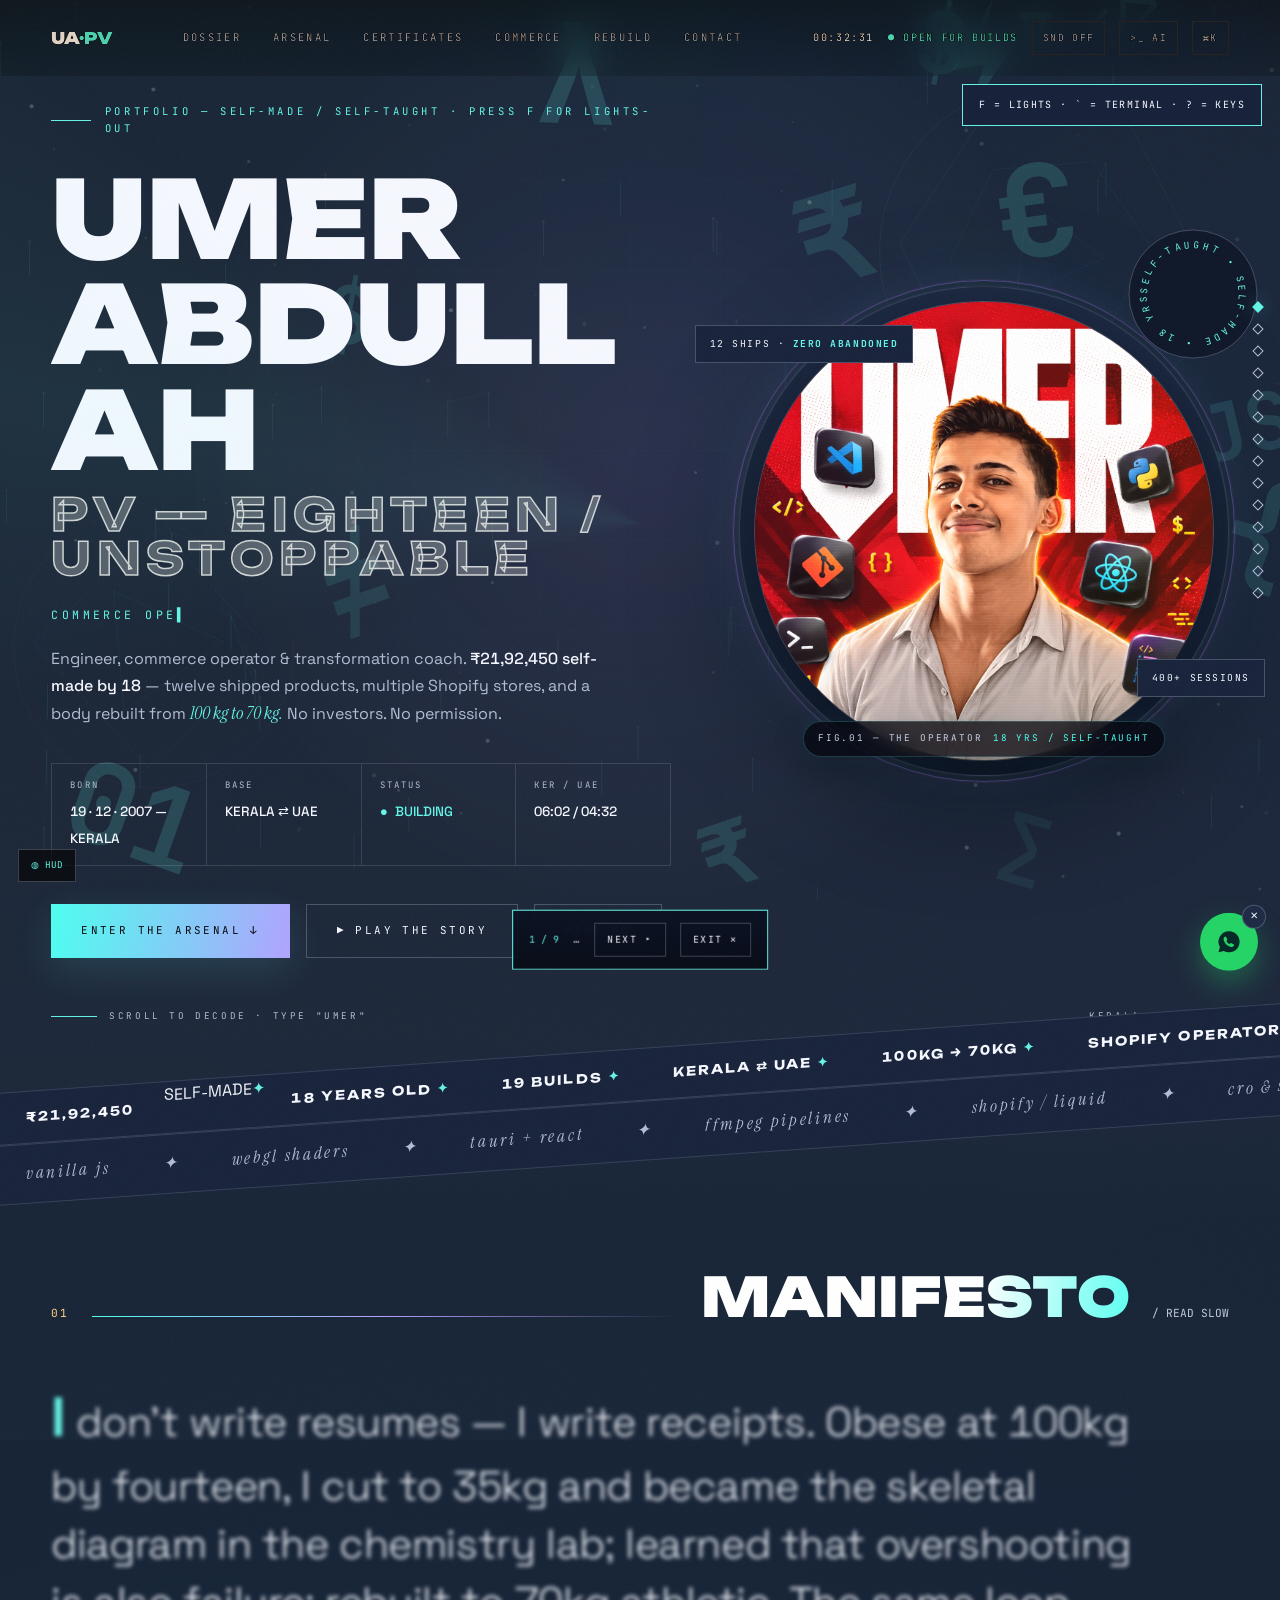
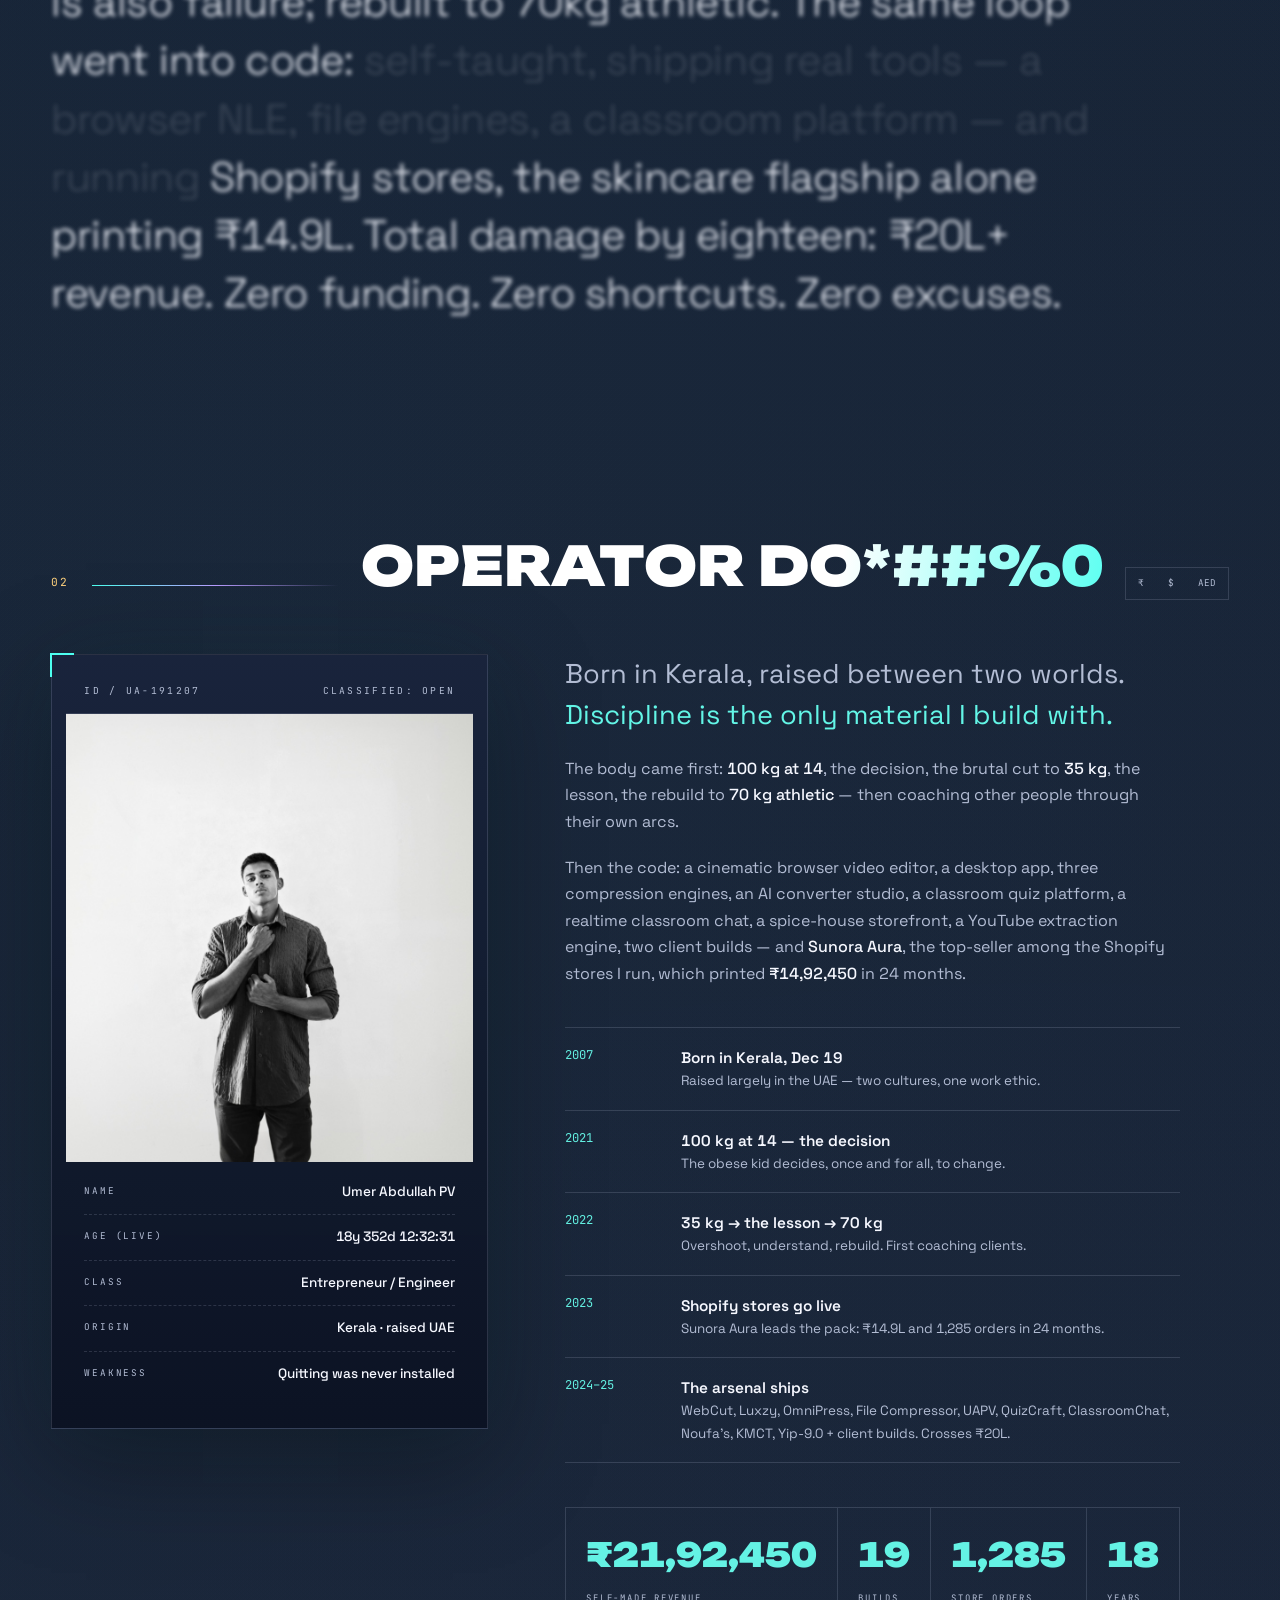
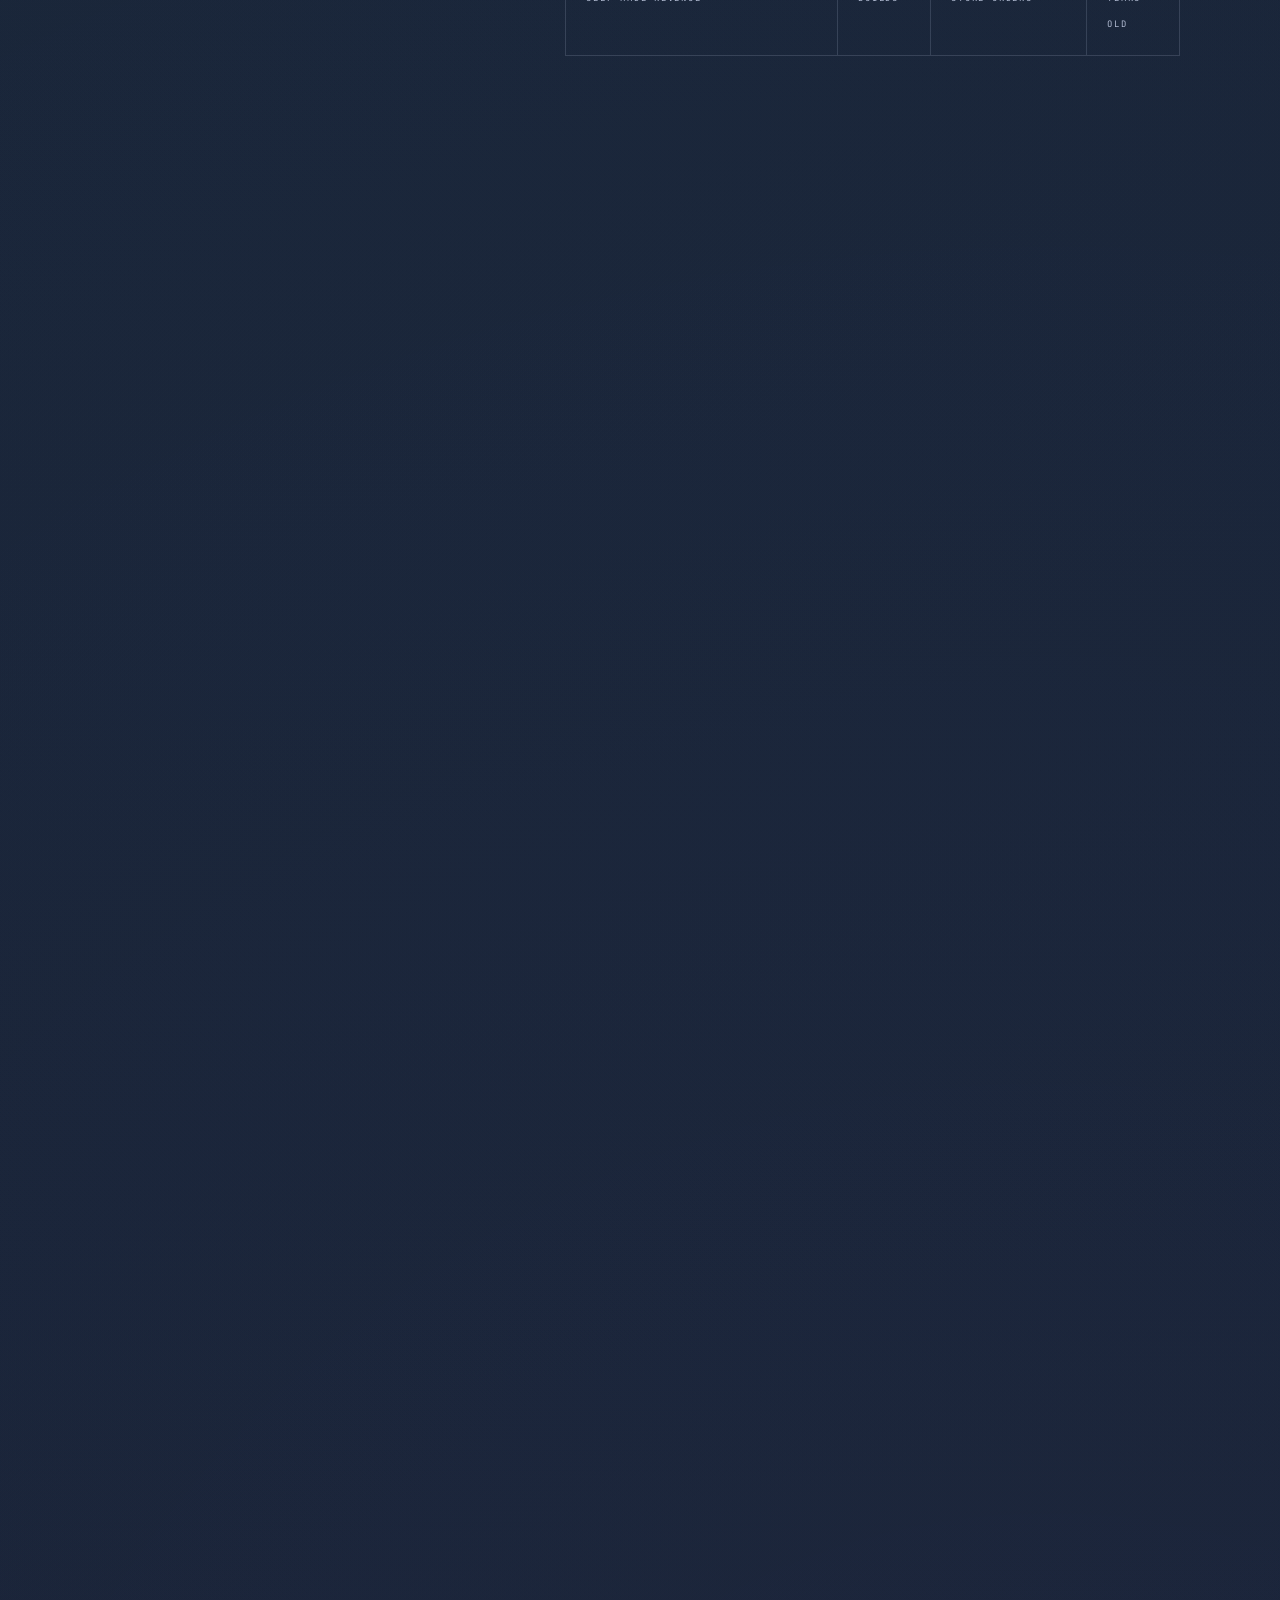
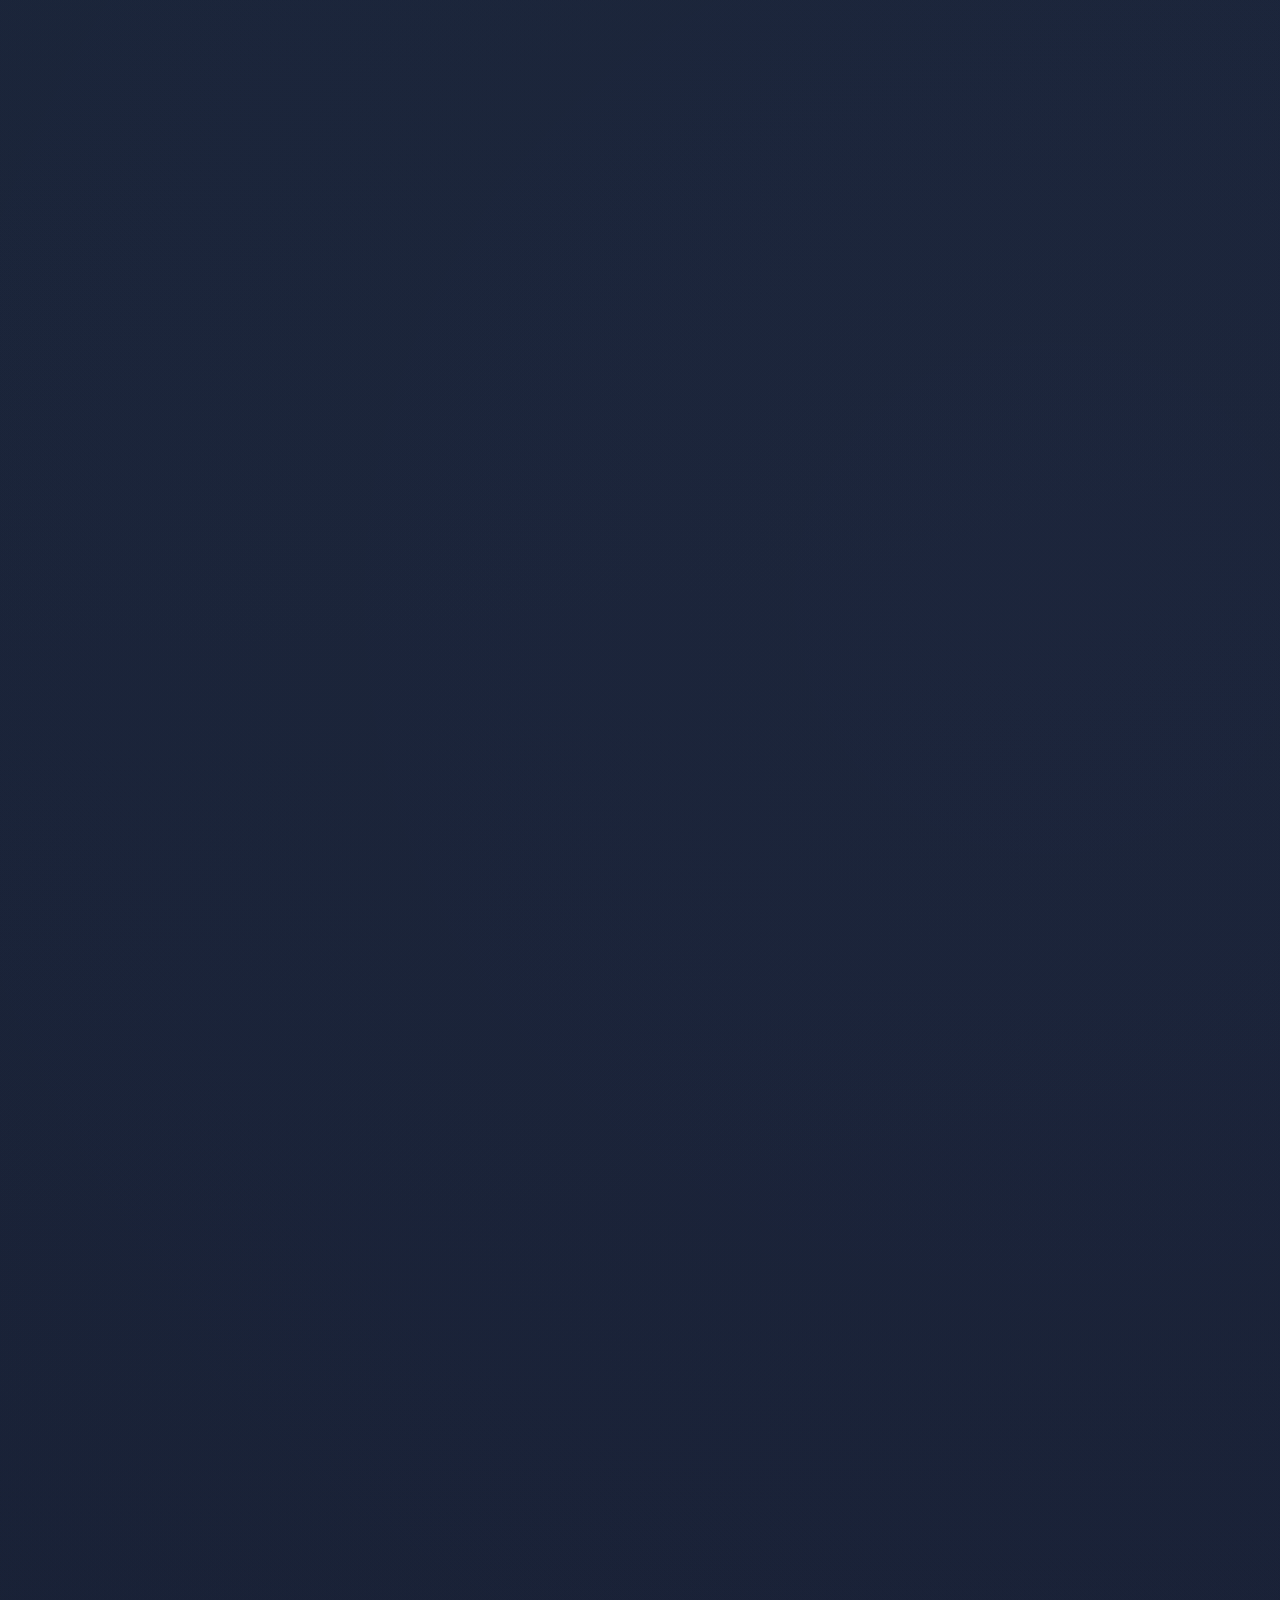
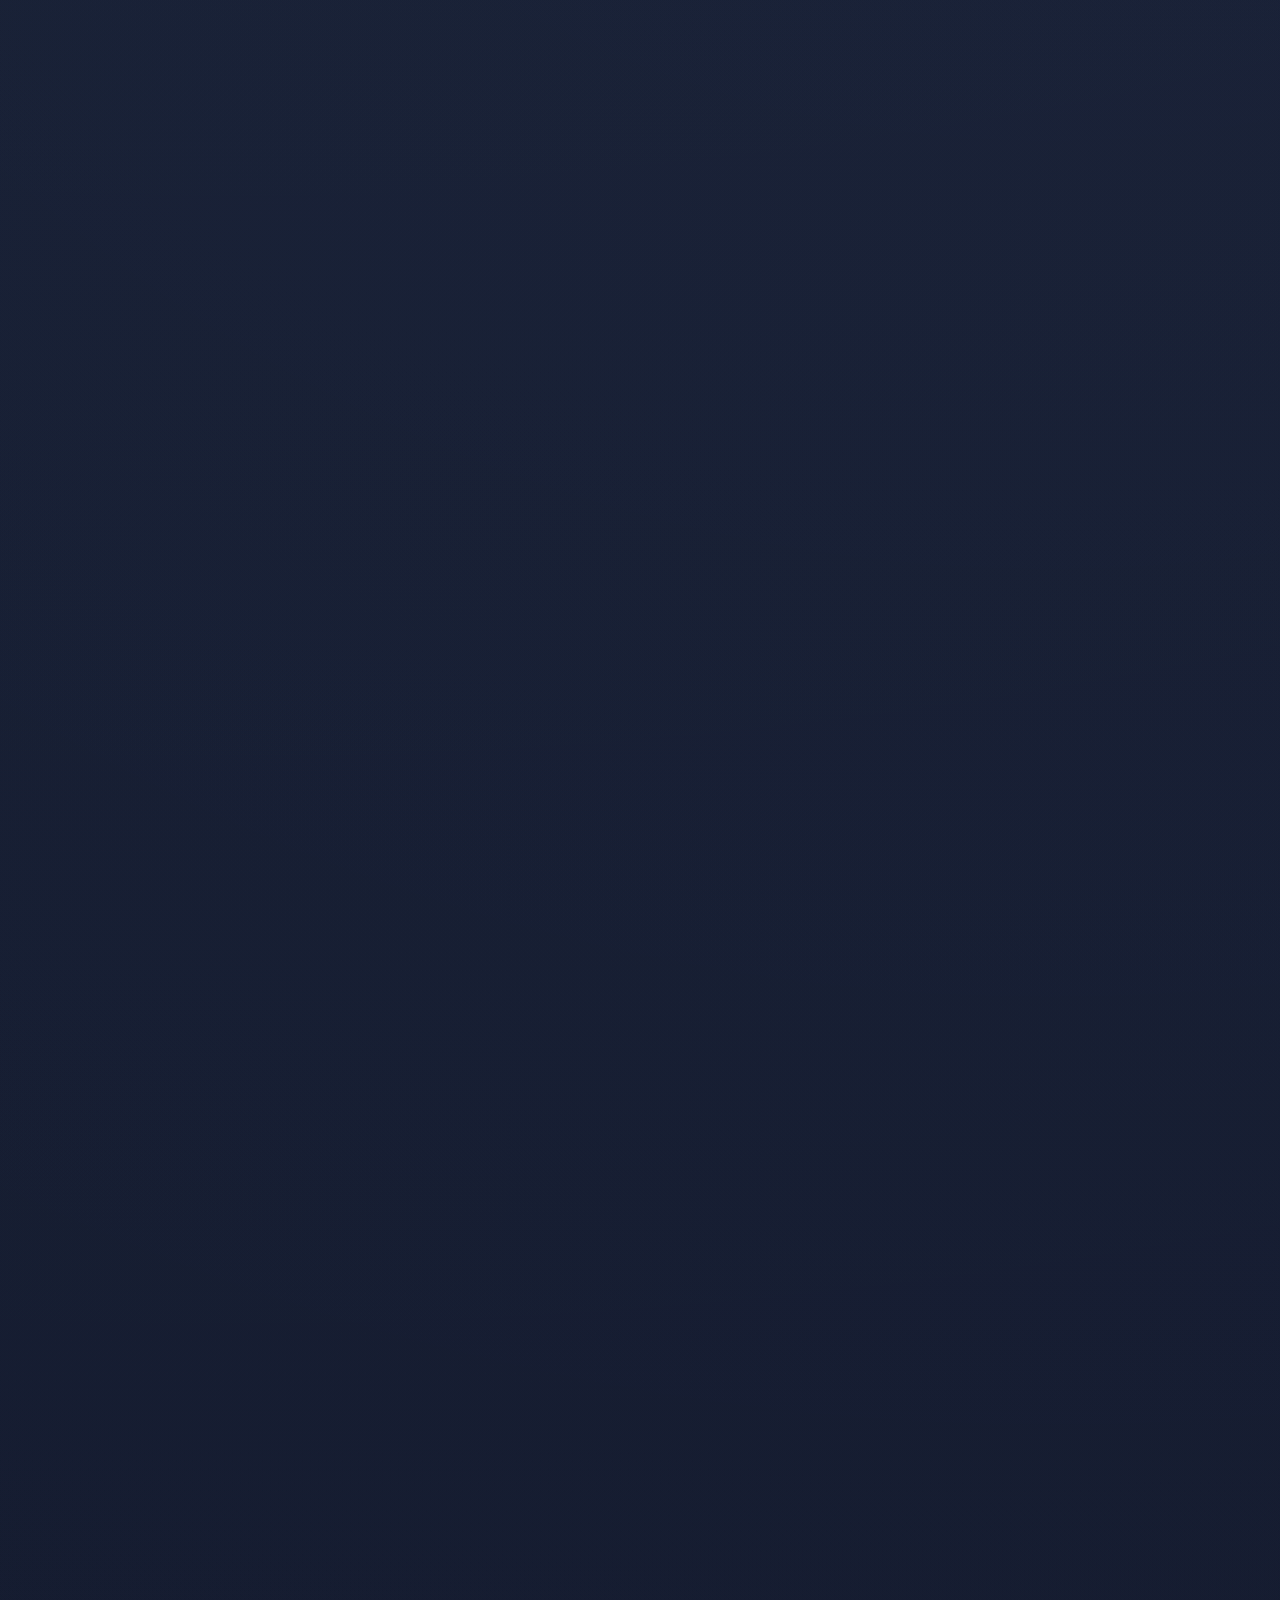
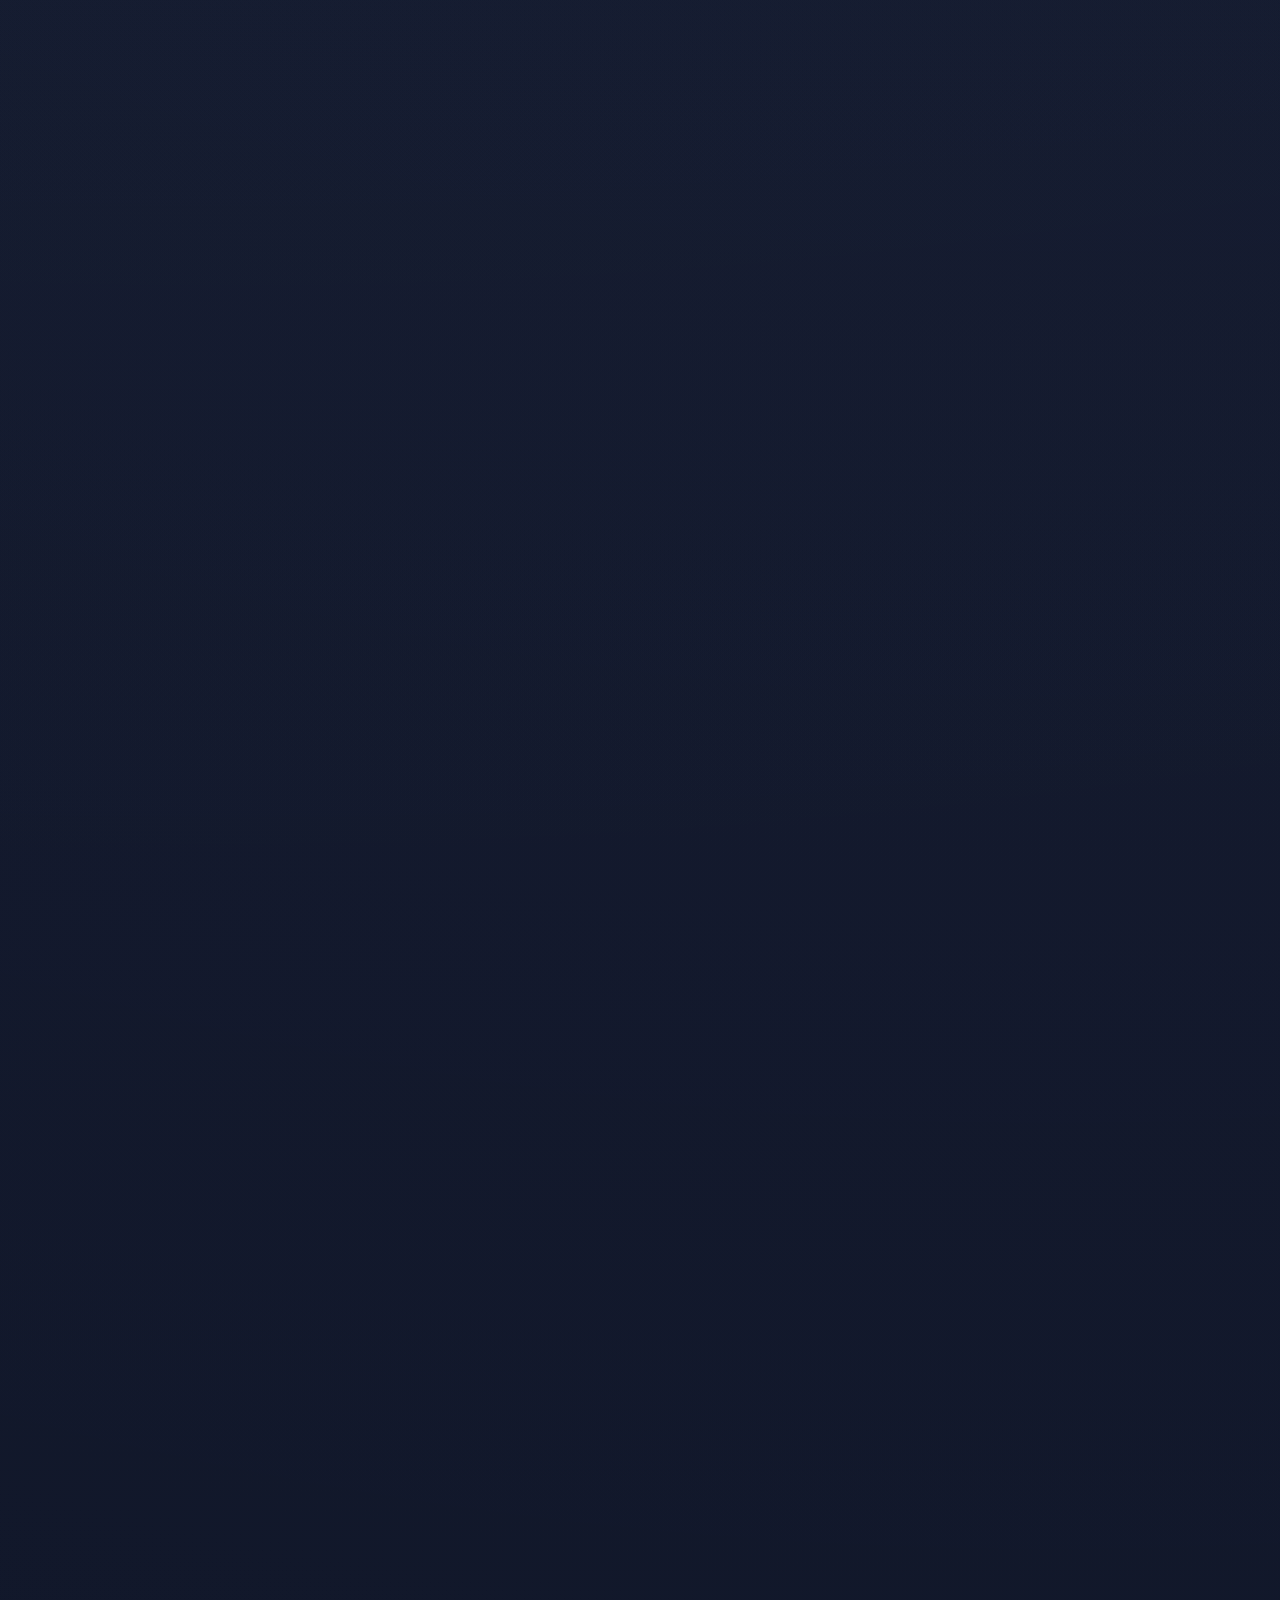
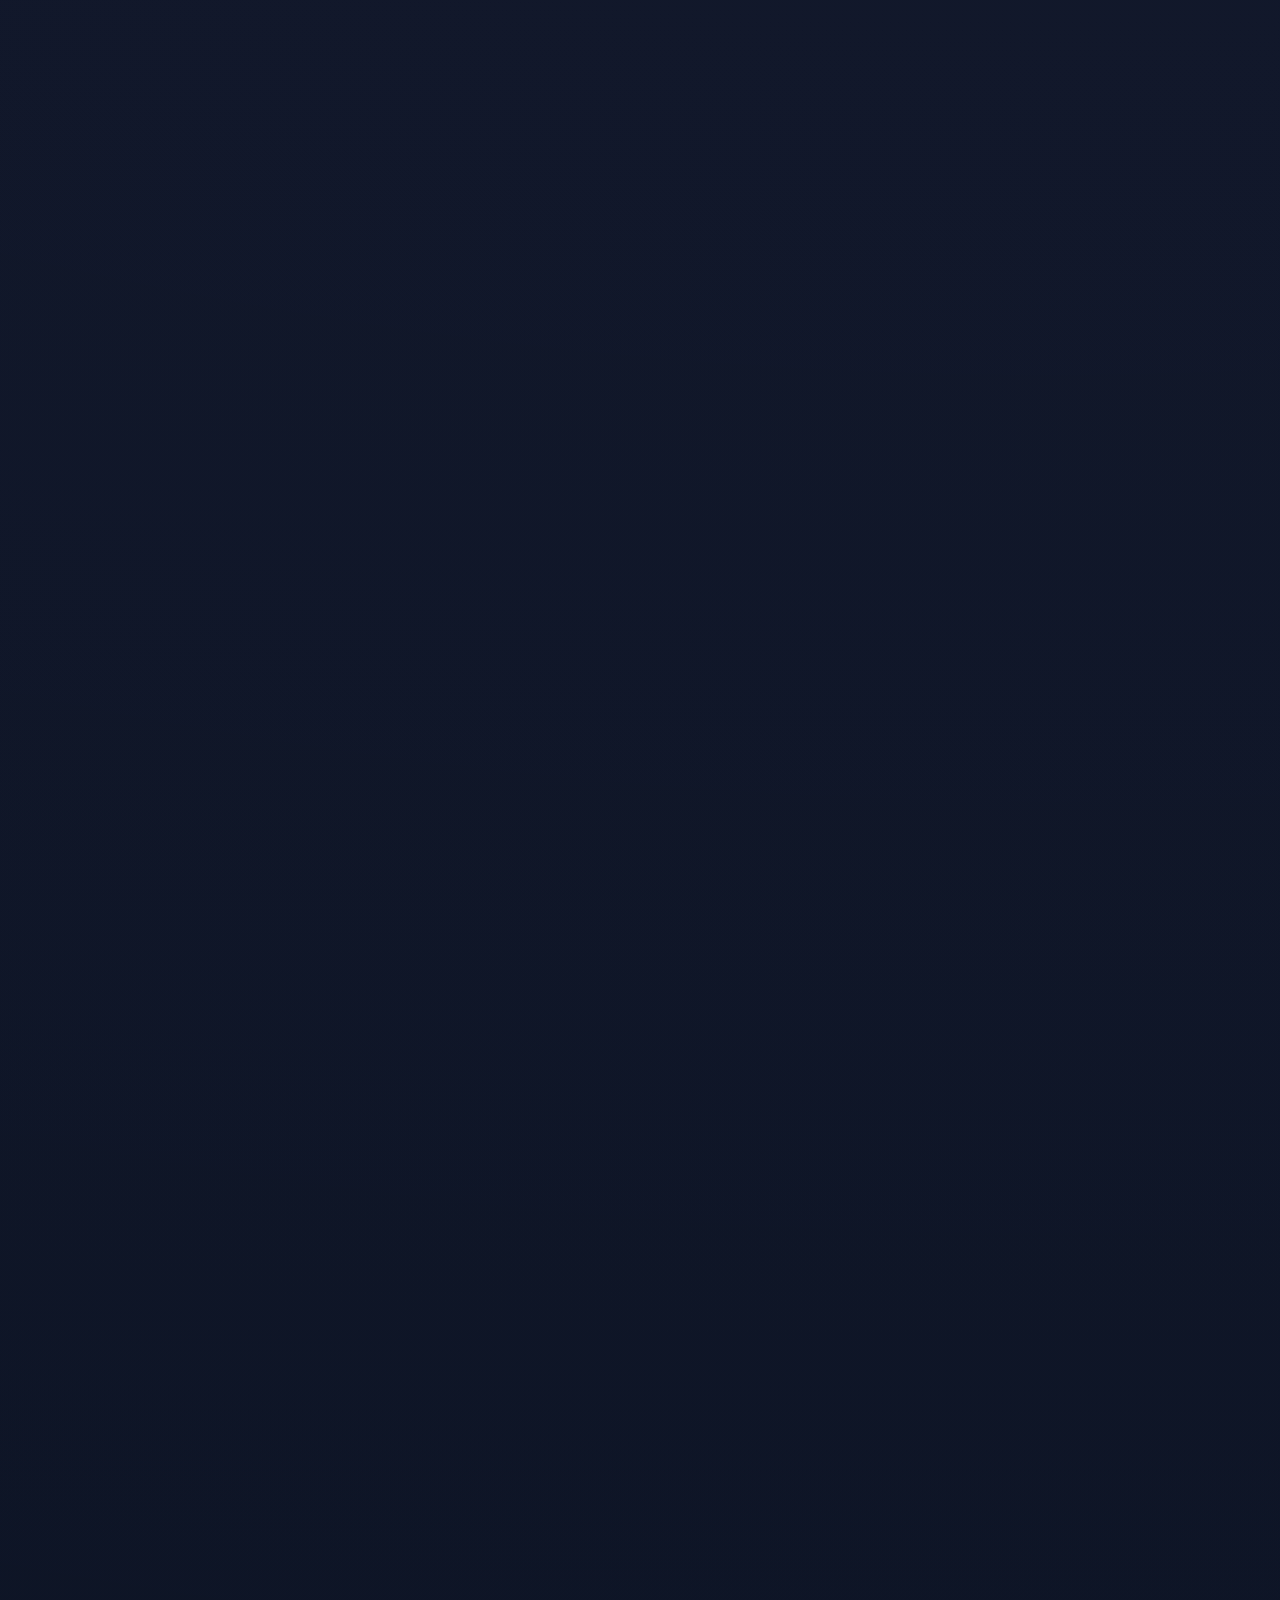
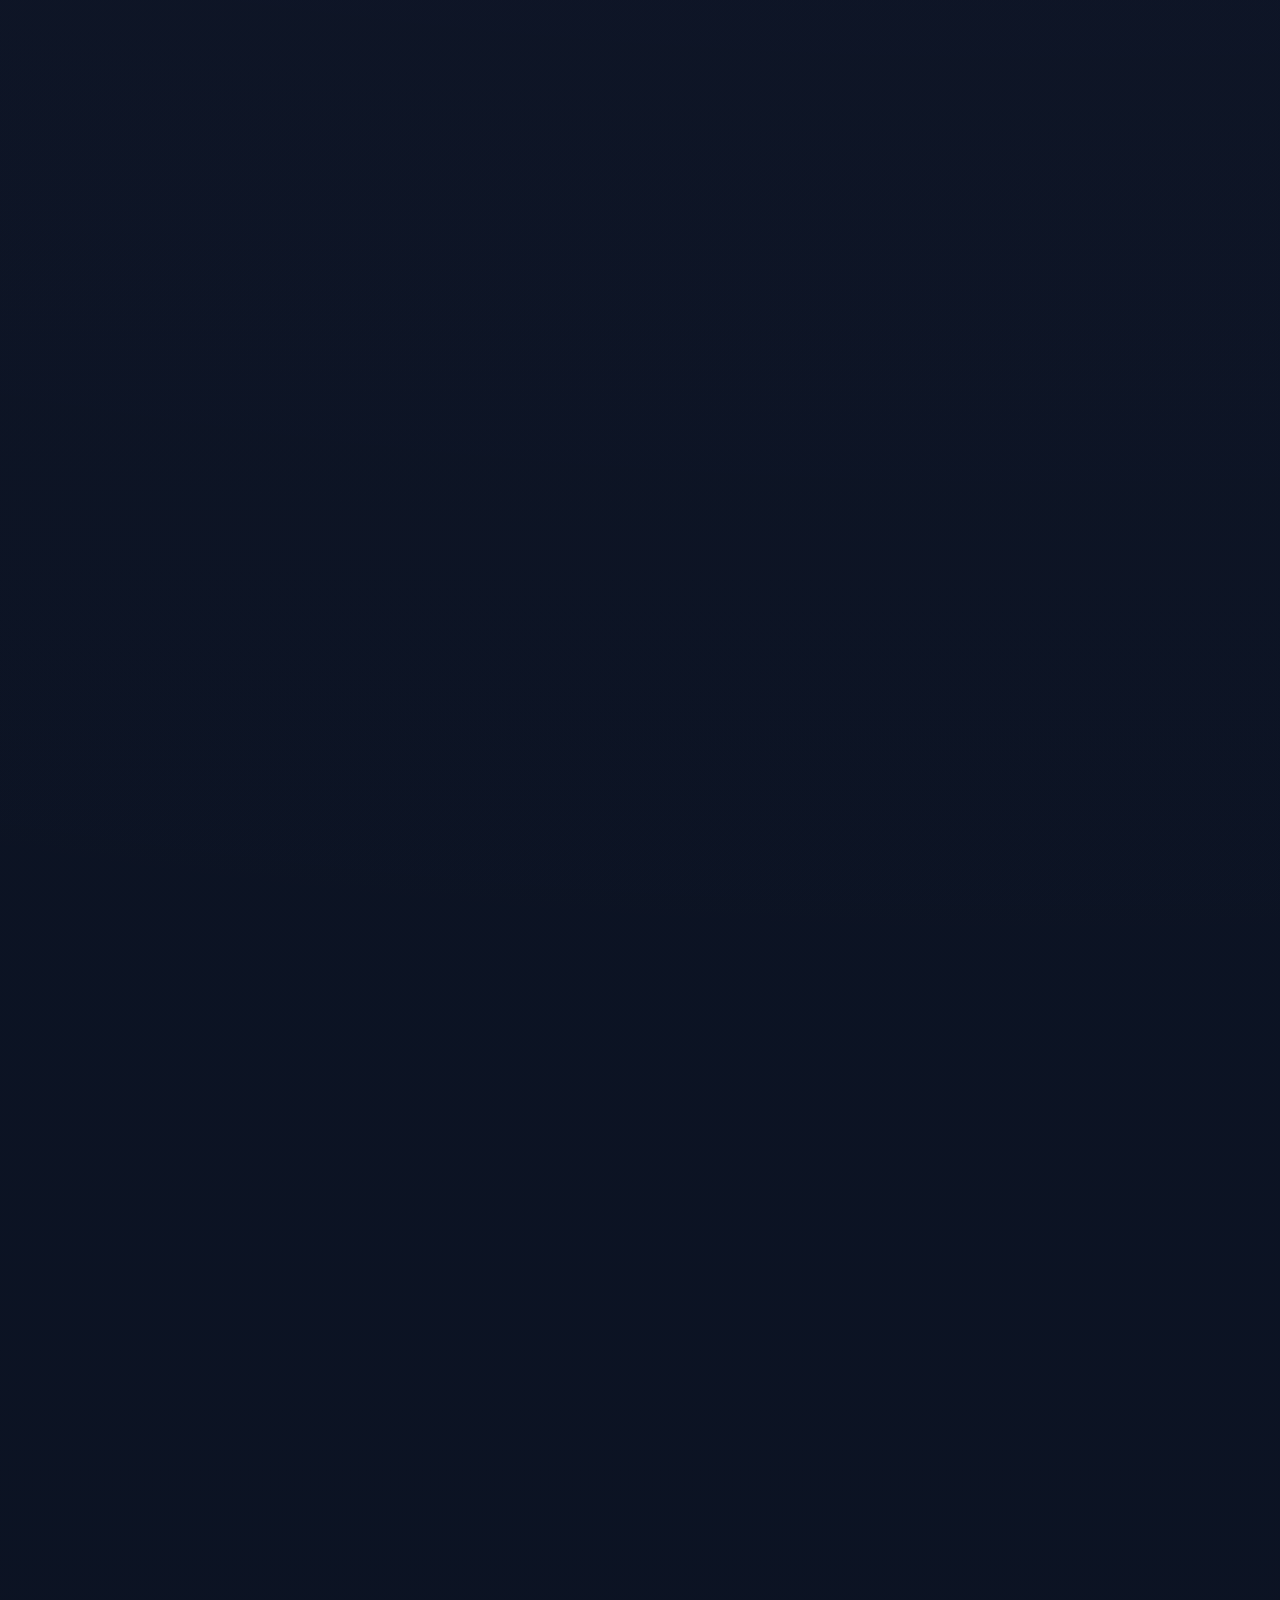
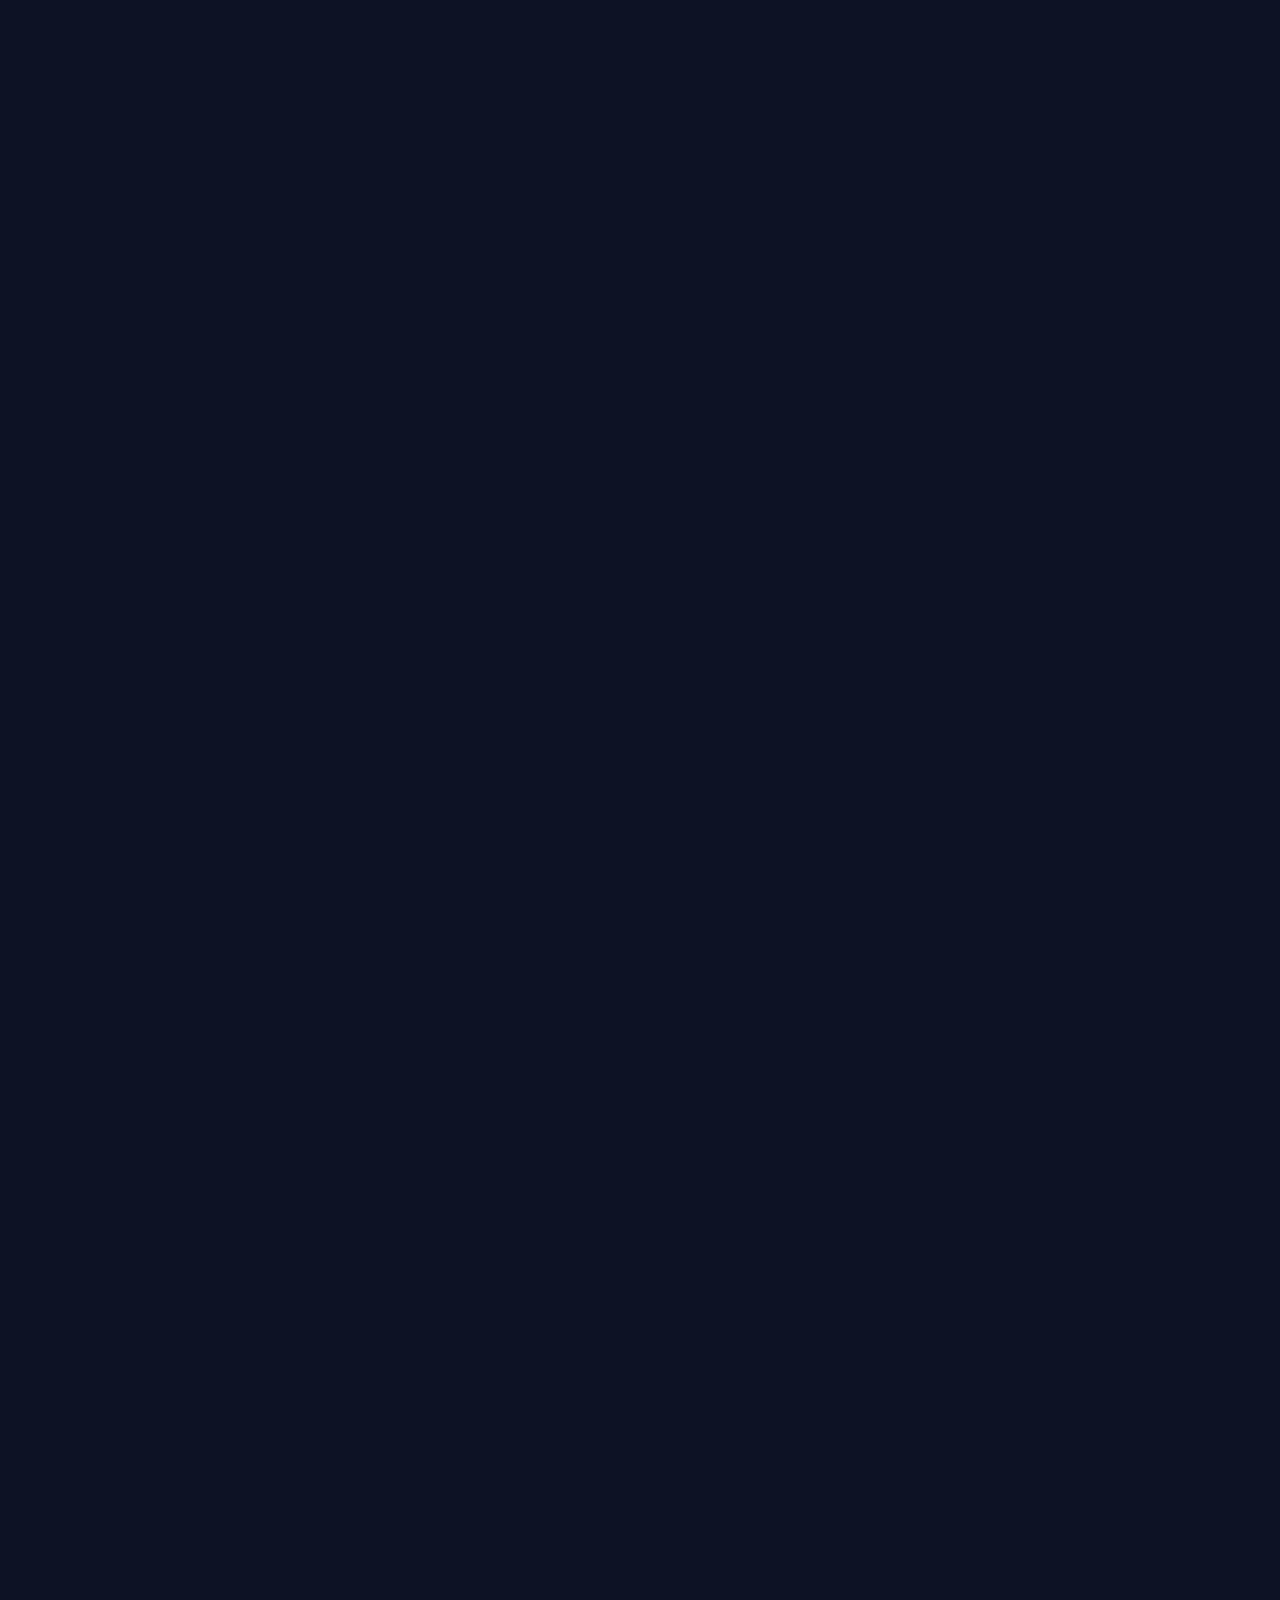
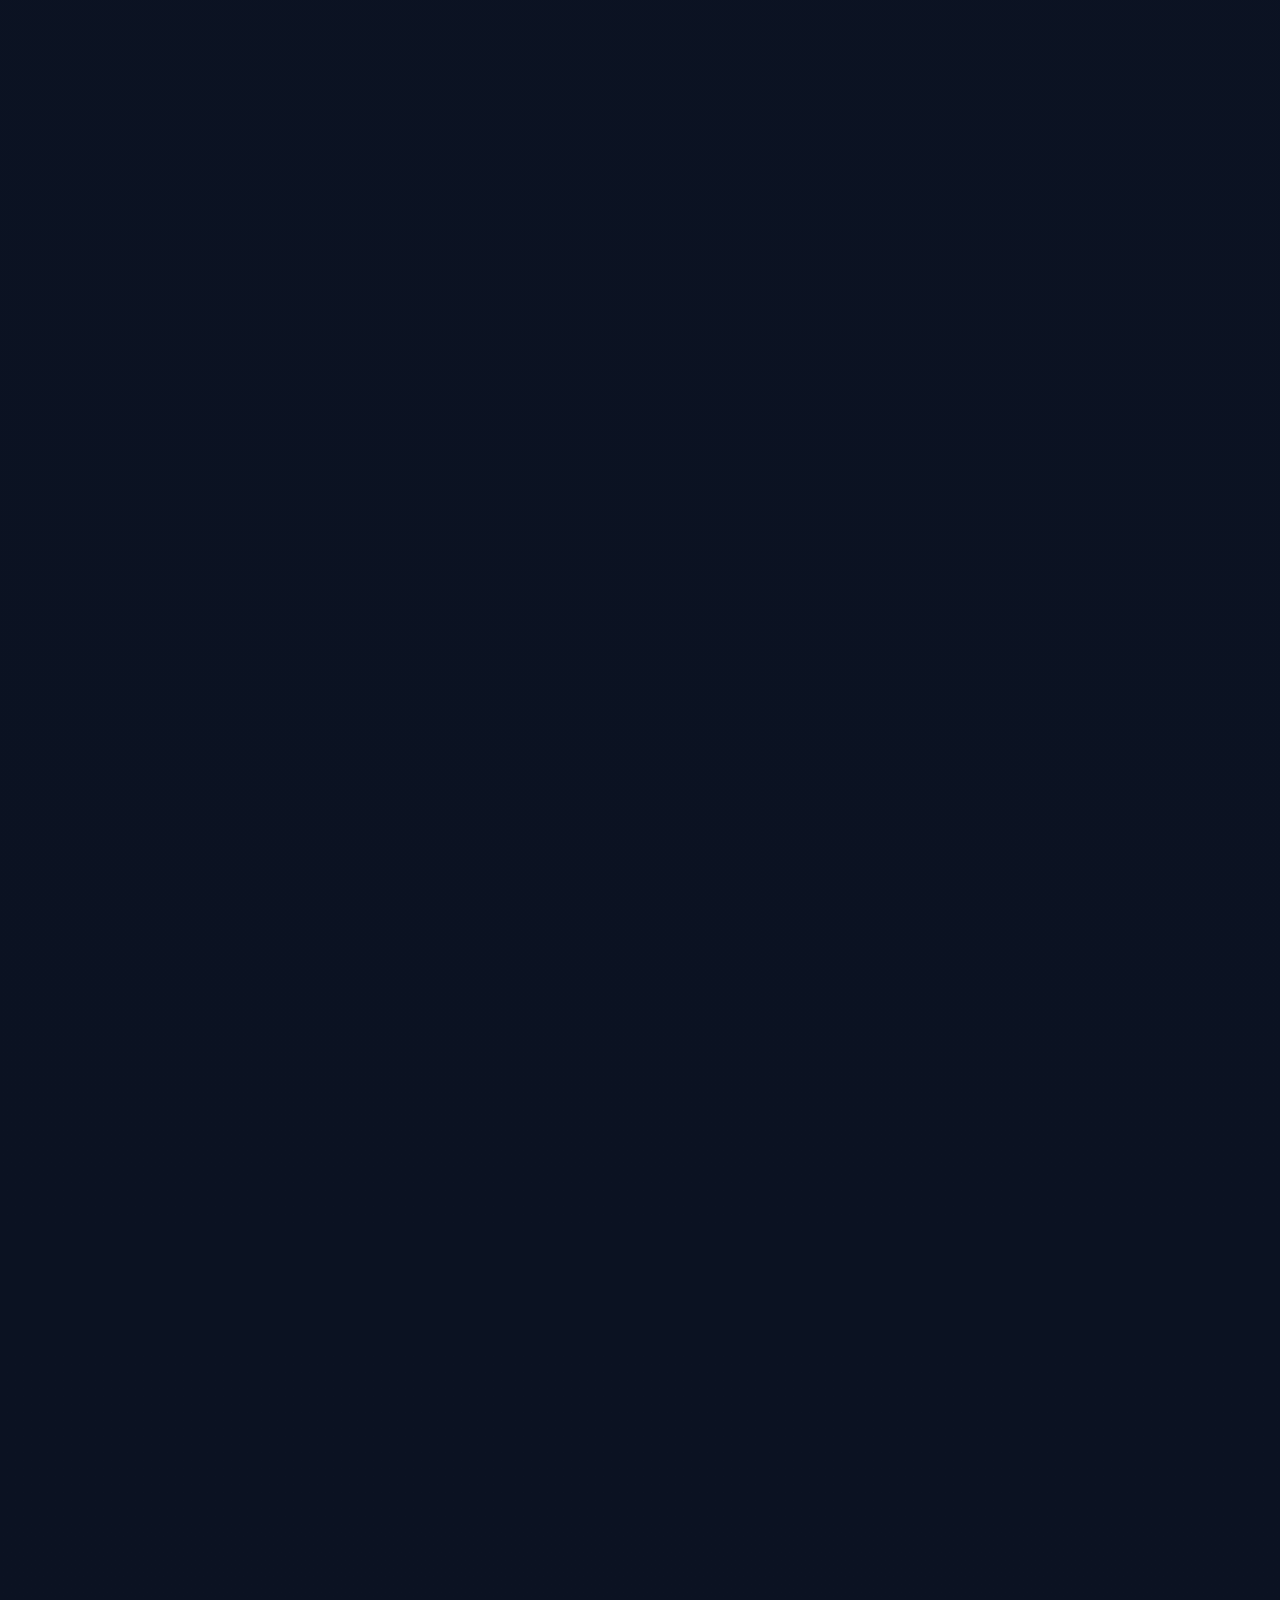
==== commit ad6c8255: "Add files via upload" ====
--- a/index.html
+++ b/index.html
@@ -1876,5 +1876,281 @@
   document.addEventListener('wheel',scrollThroughInteractiveSurface,{passive:false,capture:true});
 })();
 </script>
+
+<style id="v19-timeline-scroll-authoritative">
+/* V19 — timeline is a true 1:1 vertical-scroll -> horizontal-scroll runway. */
+#life{
+  position:relative!important;
+  width:100%!important;
+  height:auto!important;
+  min-height:100vh!important;
+  overflow:visible!important; /* critical: sticky must not be trapped by an overflow container */
+  isolation:isolate!important;
+  z-index:1!important;
+}
+#life .tl-sticky{
+  position:sticky!important;
+  top:0!important;
+  width:100%!important;
+  height:100vh!important;
+  height:100svh!important;
+  min-height:0!important;
+  display:flex!important;
+  align-items:center!important;
+  overflow:hidden!important;
+  box-sizing:border-box!important;
+  isolation:isolate!important;
+  overscroll-behavior:contain!important;
+}
+#life .tl-track{
+  position:relative!important;
+  display:flex!important;
+  flex:0 0 auto!important;
+  flex-wrap:nowrap!important;
+  align-items:center!important;
+  gap:78px!important;
+  width:max-content!important;
+  min-width:max-content!important;
+  padding:0 10vw!important;
+  margin:0!important;
+  left:auto!important;
+  right:auto!important;
+  transform:translate3d(0,0,0)!important;
+  will-change:transform!important;
+  transition:none!important;
+}
+#life .tl-item{
+  flex:0 0 400px!important;
+  width:400px!important;
+  min-width:400px!important;
+  height:186px!important;
+  min-height:186px!important;
+  max-height:186px!important;
+  box-sizing:border-box!important;
+  position:relative!important;
+  display:block!important;
+  padding:26px 24px!important;
+  margin:0!important;
+  overflow:hidden!important;
+  opacity:1!important;
+  transform:none!important;
+  border:1px solid rgba(220,230,255,.22)!important;
+  background:linear-gradient(180deg,rgba(24,36,60,.96),rgba(12,19,35,.985))!important;
+  box-shadow:none!important;
+  transition:none!important;
+}
+#life .tl-item::before{display:none!important}
+#life .tl-item::after{display:none!important}
+#life .tl-item .y{
+  position:static!important;
+  display:block!important;
+  margin:0 0 28px!important;
+  font-family:var(--disp)!important;
+  font-weight:900!important;
+  font-size:2.15rem!important;
+  line-height:.9!important;
+  letter-spacing:-.03em!important;
+  color:var(--acid)!important;
+}
+#life .tl-item h4{
+  position:static!important;
+  margin:0 0 12px!important;
+  max-width:none!important;
+  font-size:.9rem!important;
+  line-height:1.1!important;
+  white-space:nowrap!important;
+}
+#life .tl-item p{
+  position:static!important;
+  margin:0!important;
+  max-width:none!important;
+  font-size:.74rem!important;
+  line-height:1.45!important;
+  color:var(--dim)!important;
+}
+@media(max-width:700px){
+  #life .tl-track{gap:18px!important;padding:0 9vw!important}
+  #life .tl-item{
+    flex-basis:82vw!important;
+    width:82vw!important;
+    min-width:82vw!important;
+    height:184px!important;
+    min-height:184px!important;
+    max-height:184px!important;
+    padding:22px 20px!important;
+  }
+  #life .tl-item .y{font-size:2rem!important;margin-bottom:22px!important}
+  #life .tl-item h4{font-size:.78rem!important;margin-bottom:9px!important}
+  #life .tl-item p{font-size:.68rem!important}
+}
+</style>
+<script id="v19-timeline-scroll-authoritative">
+(function(){
+  'use strict';
+  var started=false, raf=0;
+  function clamp(v,a,b){return Math.max(a,Math.min(b,v));}
+  function init(){
+    if(started)return;
+    var life=document.getElementById('life');
+    var track=document.getElementById('tlTrack');
+    if(!life||!track)return;
+    started=true;
+
+    function measure(){
+      /* Force the compact reference layout before measuring horizontal travel. */
+      track.style.setProperty('transform','translate3d(0,0,0)','important');
+      var max=Math.max(0,track.scrollWidth-window.innerWidth);
+      /* Exactly one vertical pixel of page travel = one horizontal pixel. */
+      life.style.setProperty('height',(window.innerHeight+max)+'px','important');
+      render();
+    }
+
+    function render(){
+      raf=0;
+      var max=Math.max(0,track.scrollWidth-window.innerWidth);
+      var span=Math.max(1,life.offsetHeight-window.innerHeight);
+      var rect=life.getBoundingClientRect();
+      var p=clamp(-rect.top/span,0,1);
+      var x=-p*max;
+      track.style.setProperty('transform','translate3d('+x.toFixed(2)+'px,0,0)','important');
+    }
+    function schedule(){
+      if(raf)return;
+      raf=requestAnimationFrame(render);
+    }
+
+    addEventListener('scroll',schedule,{passive:true});
+    addEventListener('resize',measure,{passive:true});
+    addEventListener('load',measure,{once:true});
+    if(document.fonts&&document.fonts.ready)document.fonts.ready.then(measure);
+    requestAnimationFrame(function(){requestAnimationFrame(measure);});
+  }
+  if(document.readyState==='loading')document.addEventListener('DOMContentLoaded',init,{once:true});
+  else init();
+})();
+</script>
+
+<style id="v20-timeline-deterministic-scroll">
+/* V20 — no CSS sticky dependency. The timeline is pinned by a tiny scroll-position
+   controller, so transforms cannot drift or become desynchronised from page scroll. */
+#life{
+  position:relative!important;
+  height:auto!important;
+  min-height:100vh!important;
+  overflow:visible!important;
+  isolation:isolate!important;
+}
+#life .tl-sticky{
+  position:absolute!important;
+  left:0!important;
+  top:0!important;
+  width:100%!important;
+  height:100vh!important;
+  height:100svh!important;
+  display:flex!important;
+  align-items:center!important;
+  overflow:hidden!important;
+  box-sizing:border-box!important;
+  contain:none!important;
+  transform:translate3d(0,0,0)!important;
+  will-change:transform!important;
+}
+#life .tl-track{
+  position:relative!important;
+  flex:0 0 auto!important;
+  display:flex!important;
+  flex-wrap:nowrap!important;
+  align-items:center!important;
+  gap:78px!important;
+  width:max-content!important;
+  min-width:max-content!important;
+  padding:0 10vw!important;
+  margin:0!important;
+  transform:translate3d(0,0,0)!important;
+  transition:none!important;
+  will-change:transform!important;
+}
+#life .tl-item{
+  flex:0 0 400px!important;
+  width:400px!important;
+  min-width:400px!important;
+  height:186px!important;
+  min-height:186px!important;
+  max-height:186px!important;
+  box-sizing:border-box!important;
+  display:block!important;
+  position:relative!important;
+  padding:26px 24px!important;
+  margin:0!important;
+  overflow:hidden!important;
+  opacity:1!important;
+  transform:none!important;
+  border:1px solid rgba(220,230,255,.22)!important;
+  background:linear-gradient(180deg,rgba(24,36,60,.96),rgba(12,19,35,.985))!important;
+  box-shadow:none!important;
+  transition:none!important;
+}
+#life .tl-item::before,#life .tl-item::after{display:none!important}
+#life .tl-item .y{
+  display:block!important;
+  margin:0 0 28px!important;
+  font-family:var(--disp)!important;
+  font-weight:900!important;
+  font-size:2.15rem!important;
+  line-height:.9!important;
+  letter-spacing:-.03em!important;
+  color:var(--acid)!important;
+}
+#life .tl-item h4{margin:0 0 12px!important;max-width:none!important;font-size:.9rem!important;line-height:1.1!important;white-space:nowrap!important}
+#life .tl-item p{margin:0!important;max-width:none!important;font-size:.74rem!important;line-height:1.45!important;color:var(--dim)!important}
+@media(max-width:700px){
+  #life .tl-track{gap:18px!important;padding:0 9vw!important}
+  #life .tl-item{flex-basis:82vw!important;width:82vw!important;min-width:82vw!important;height:184px!important;min-height:184px!important;max-height:184px!important;padding:22px 20px!important}
+  #life .tl-item .y{font-size:2rem!important;margin-bottom:22px!important}
+  #life .tl-item h4{font-size:.78rem!important;margin-bottom:9px!important}
+  #life .tl-item p{font-size:.68rem!important}
+}
+</style>
+<script id="v20-timeline-deterministic-scroll">
+(function(){
+  'use strict';
+  var life,track,raf=0,ready=false;
+  function clamp(v,a,b){return Math.max(a,Math.min(b,v));}
+  function init(){
+    if(ready)return;
+    life=document.getElementById('life');
+    track=document.getElementById('tlTrack');
+    if(!life||!track)return;
+    ready=true;
+    function measure(){
+      /* Measure only after fonts/layout have settled. */
+      track.style.setProperty('transform','translate3d(0,0,0)','important');
+      var max=Math.max(0,track.scrollWidth-window.innerWidth);
+      life.style.setProperty('height',(window.innerHeight+max)+'px','important');
+      render();
+    }
+    function render(){
+      raf=0;
+      if(!life||!track)return;
+      var vh=window.innerHeight;
+      var max=Math.max(0,track.scrollWidth-window.innerWidth);
+      var run=Math.max(1,life.offsetHeight-vh);
+      var lifeTop=life.getBoundingClientRect().top+window.scrollY;
+      var distance=clamp(window.scrollY-lifeTop,0,run);
+      /* Pin the viewport layer without relying on position:sticky. */
+      life.querySelector('.tl-sticky').style.setProperty('transform','translate3d(0,'+distance.toFixed(2)+'px,0)','important');
+      /* Exact 1:1 mapping: scroll down 1px => timeline left 1px. */
+      track.style.setProperty('transform','translate3d('+(-distance*Math.min(1,max/run)).toFixed(2)+'px,0,0)','important');
+    }
+    function schedule(){if(raf)return;raf=requestAnimationFrame(render);}
+    addEventListener('scroll',schedule,{passive:true});
+    addEventListener('resize',measure,{passive:true});
+    addEventListener('load',measure,{once:true});
+    if(document.fonts&&document.fonts.ready)document.fonts.ready.then(measure);
+    requestAnimationFrame(function(){requestAnimationFrame(measure);});
+  }
+  if(document.readyState==='loading')document.addEventListener('DOMContentLoaded',init,{once:true});else init();
+})();
+</script>
 </body>
 </html>
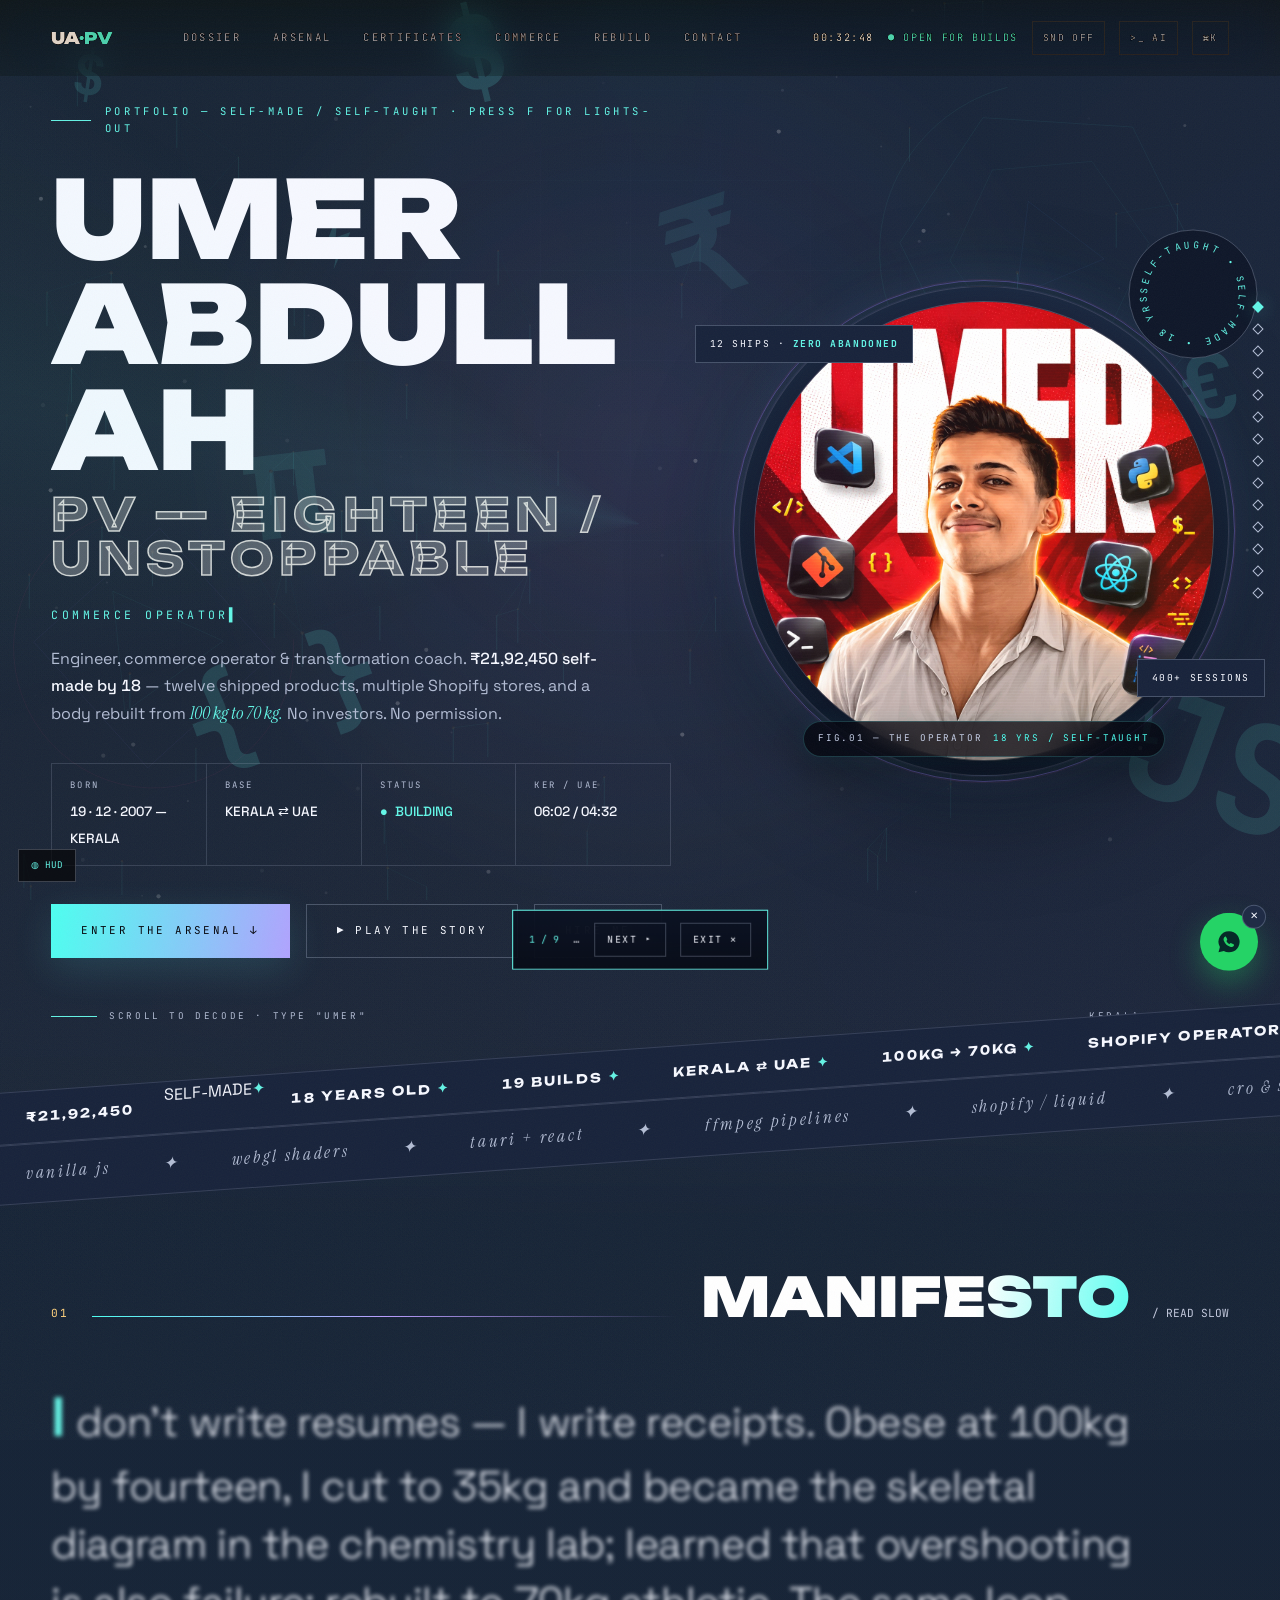
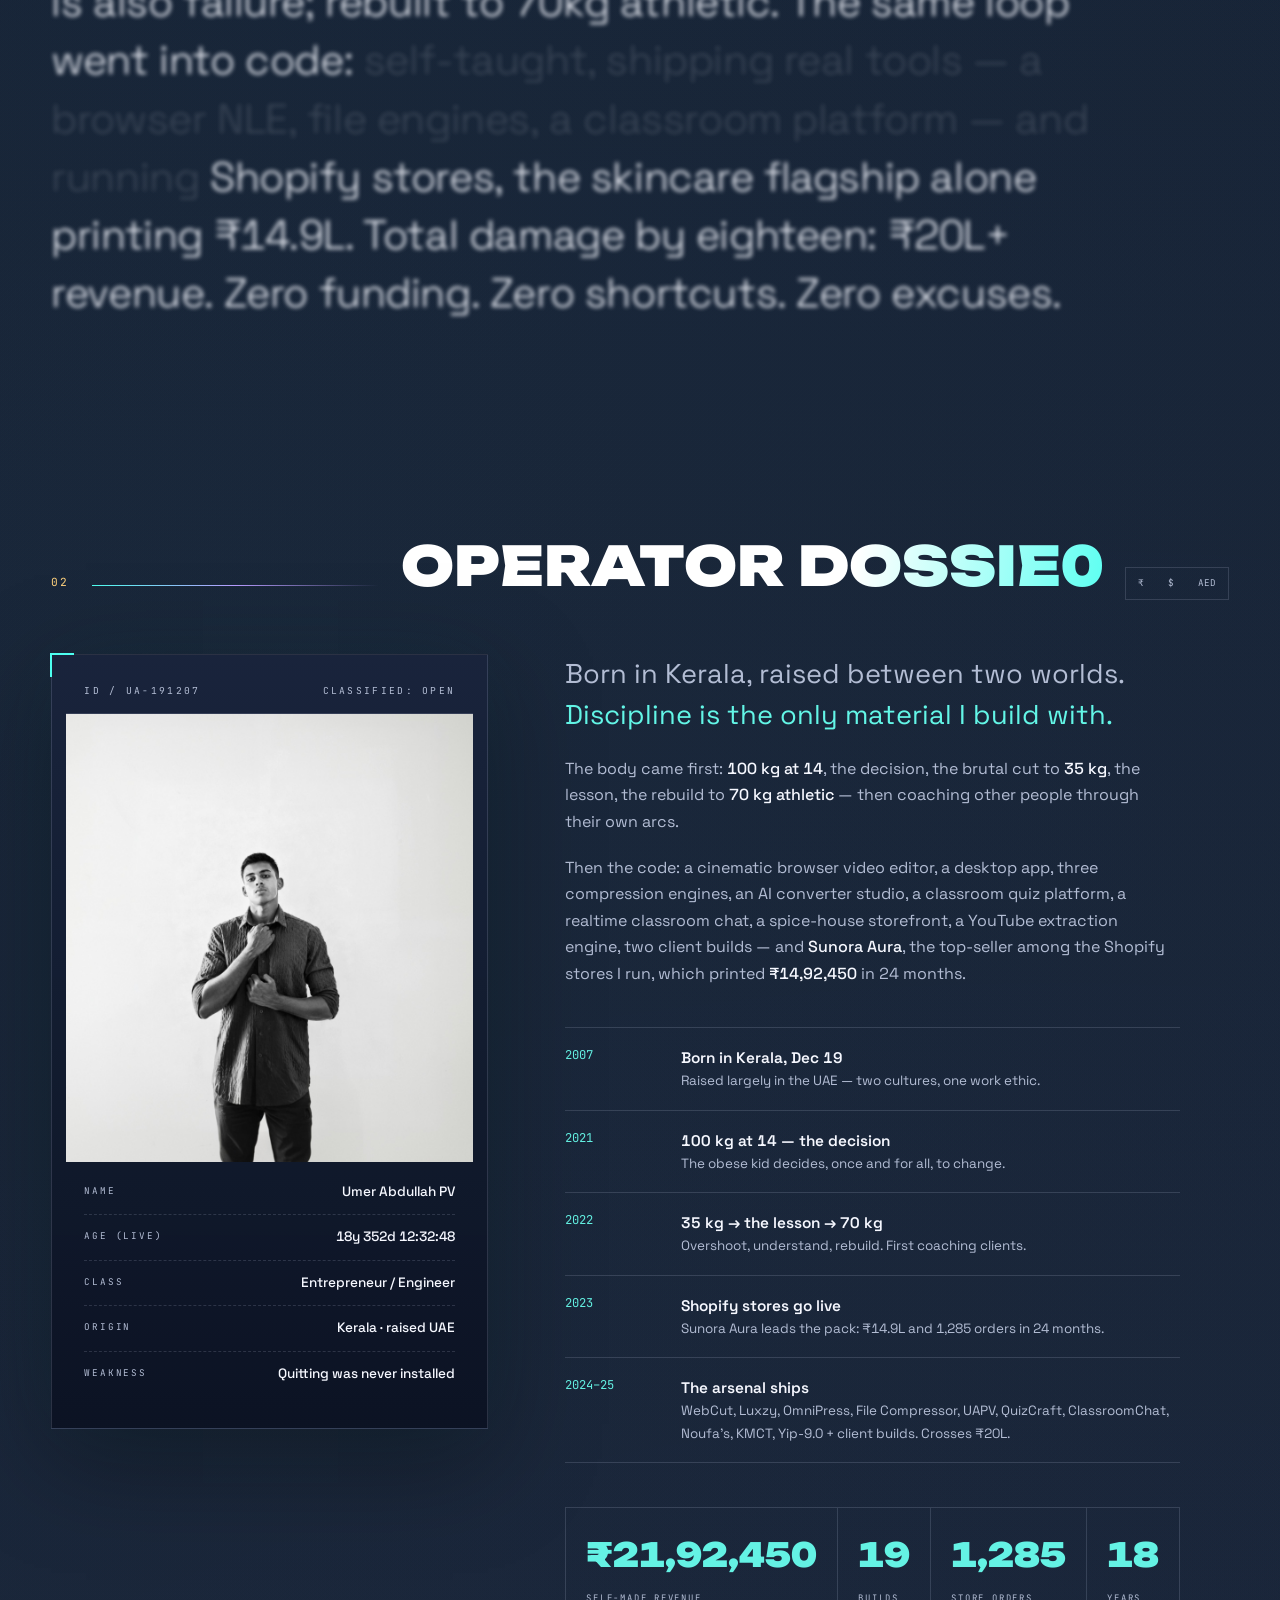
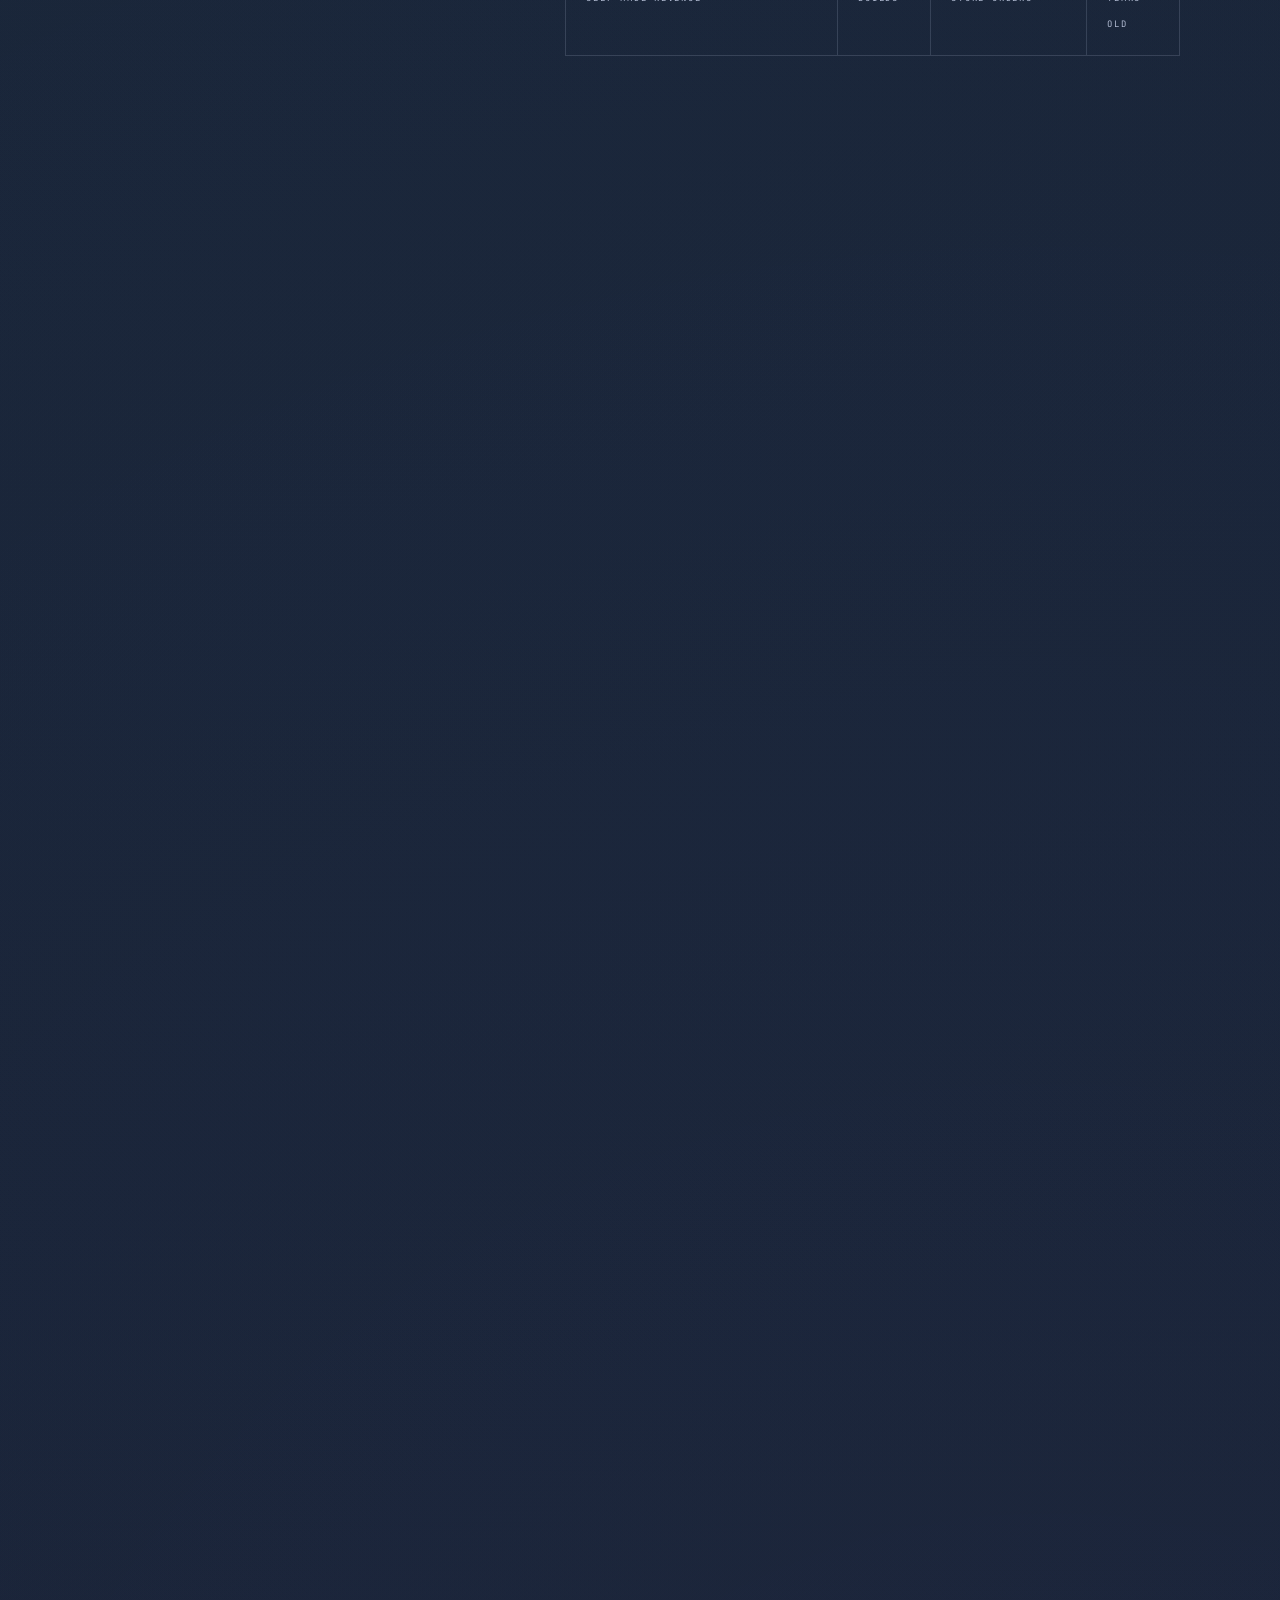
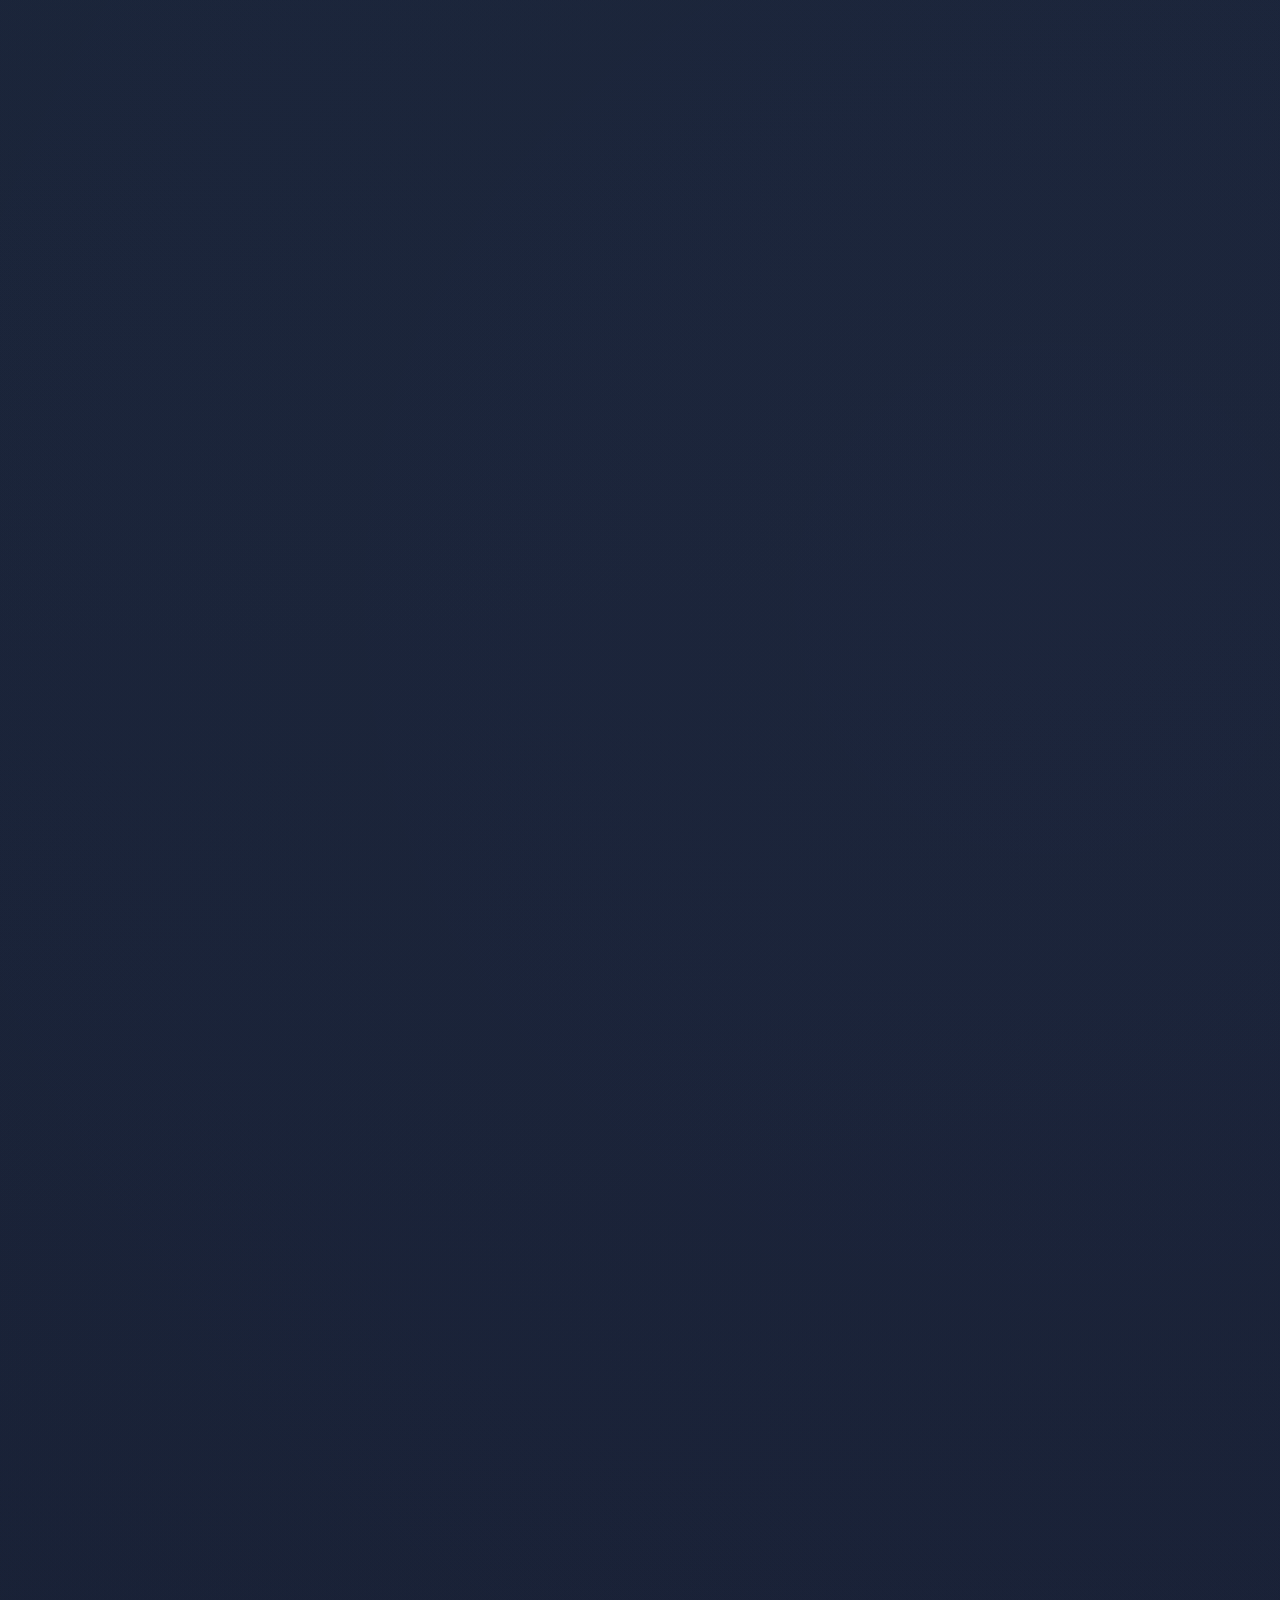
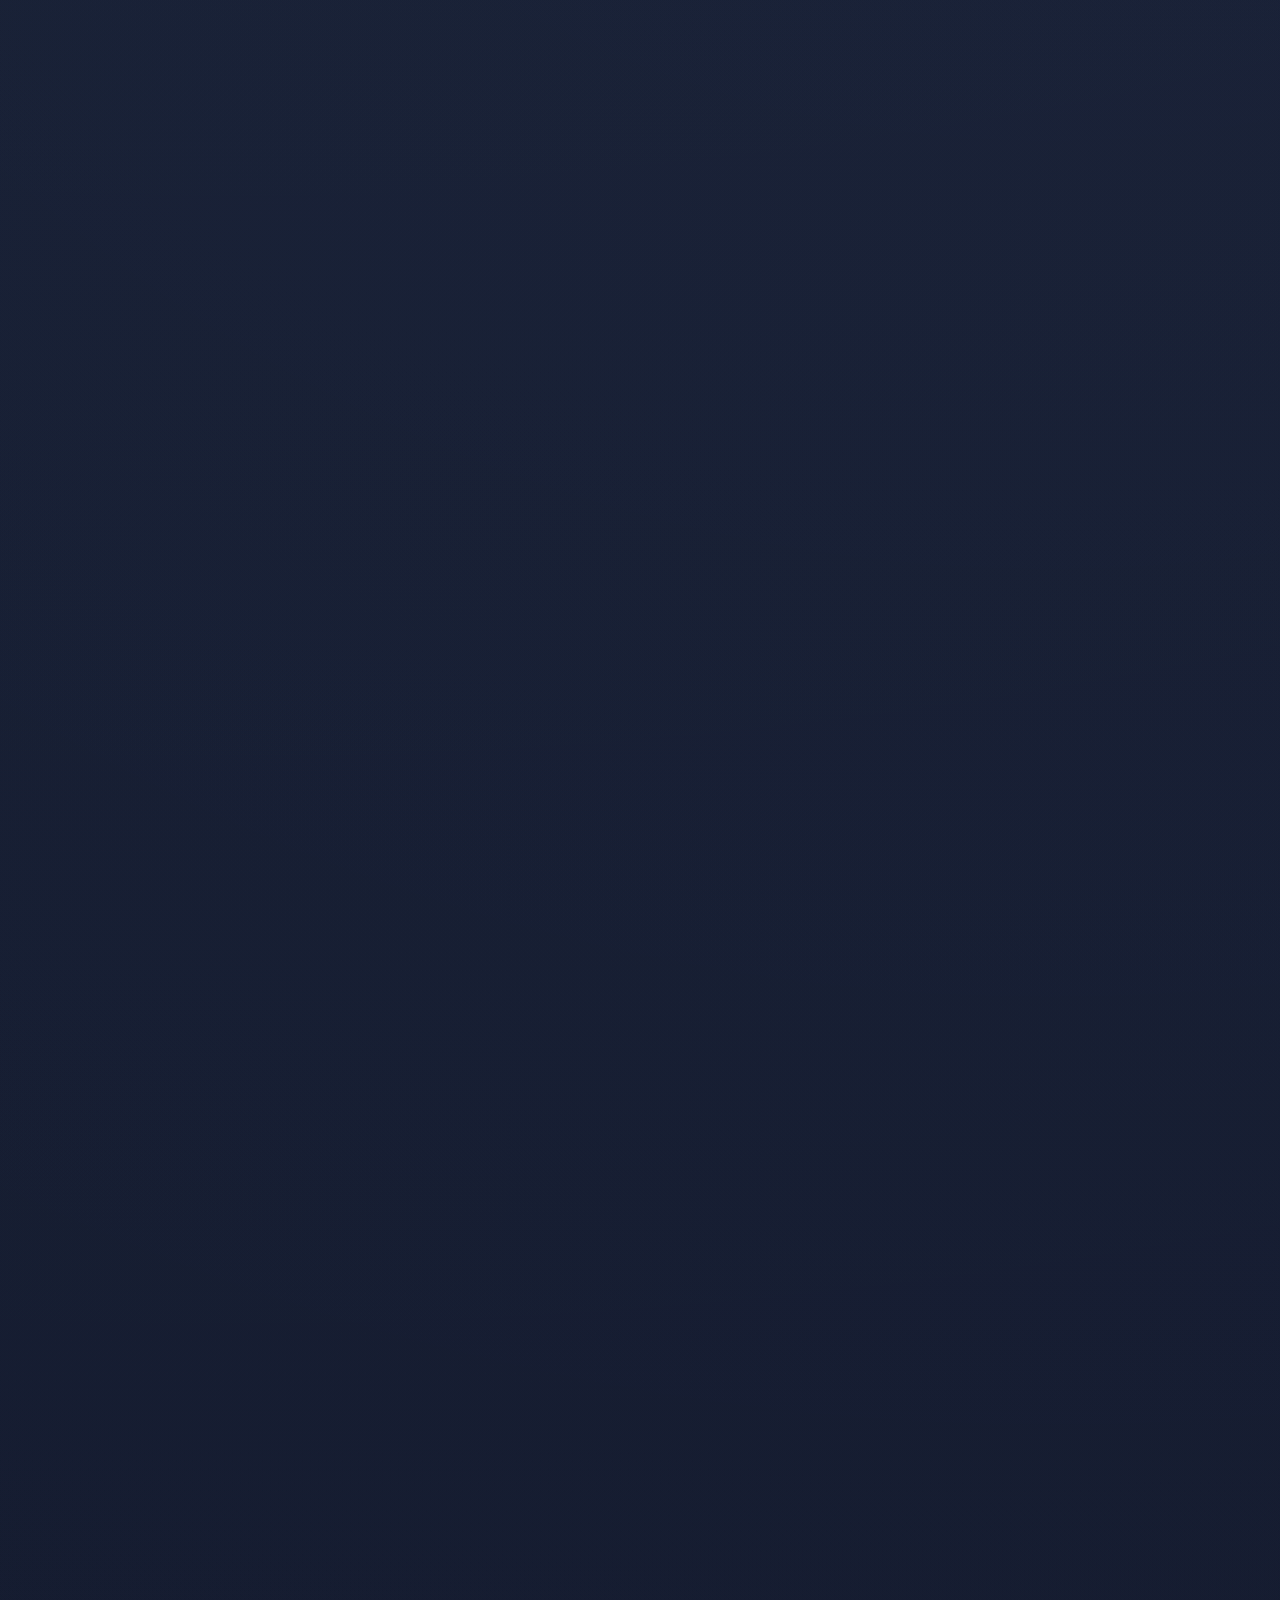
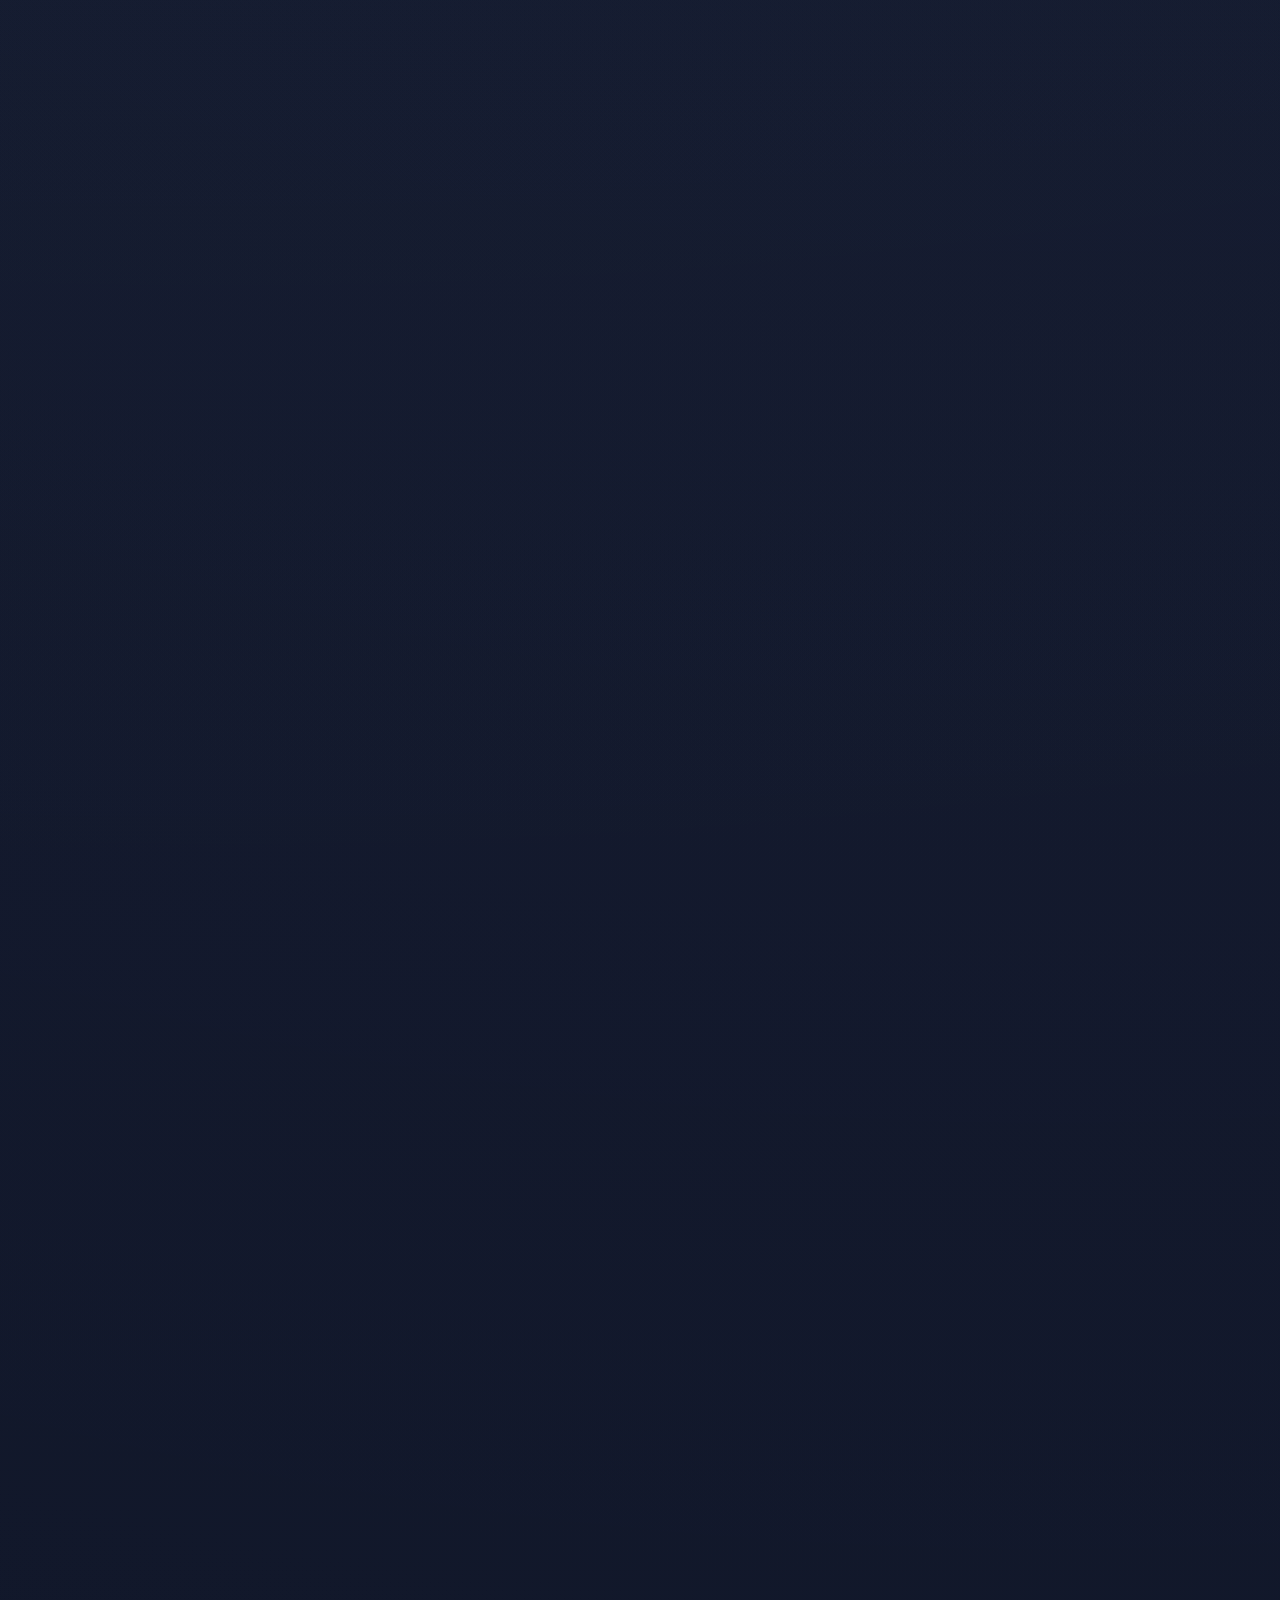
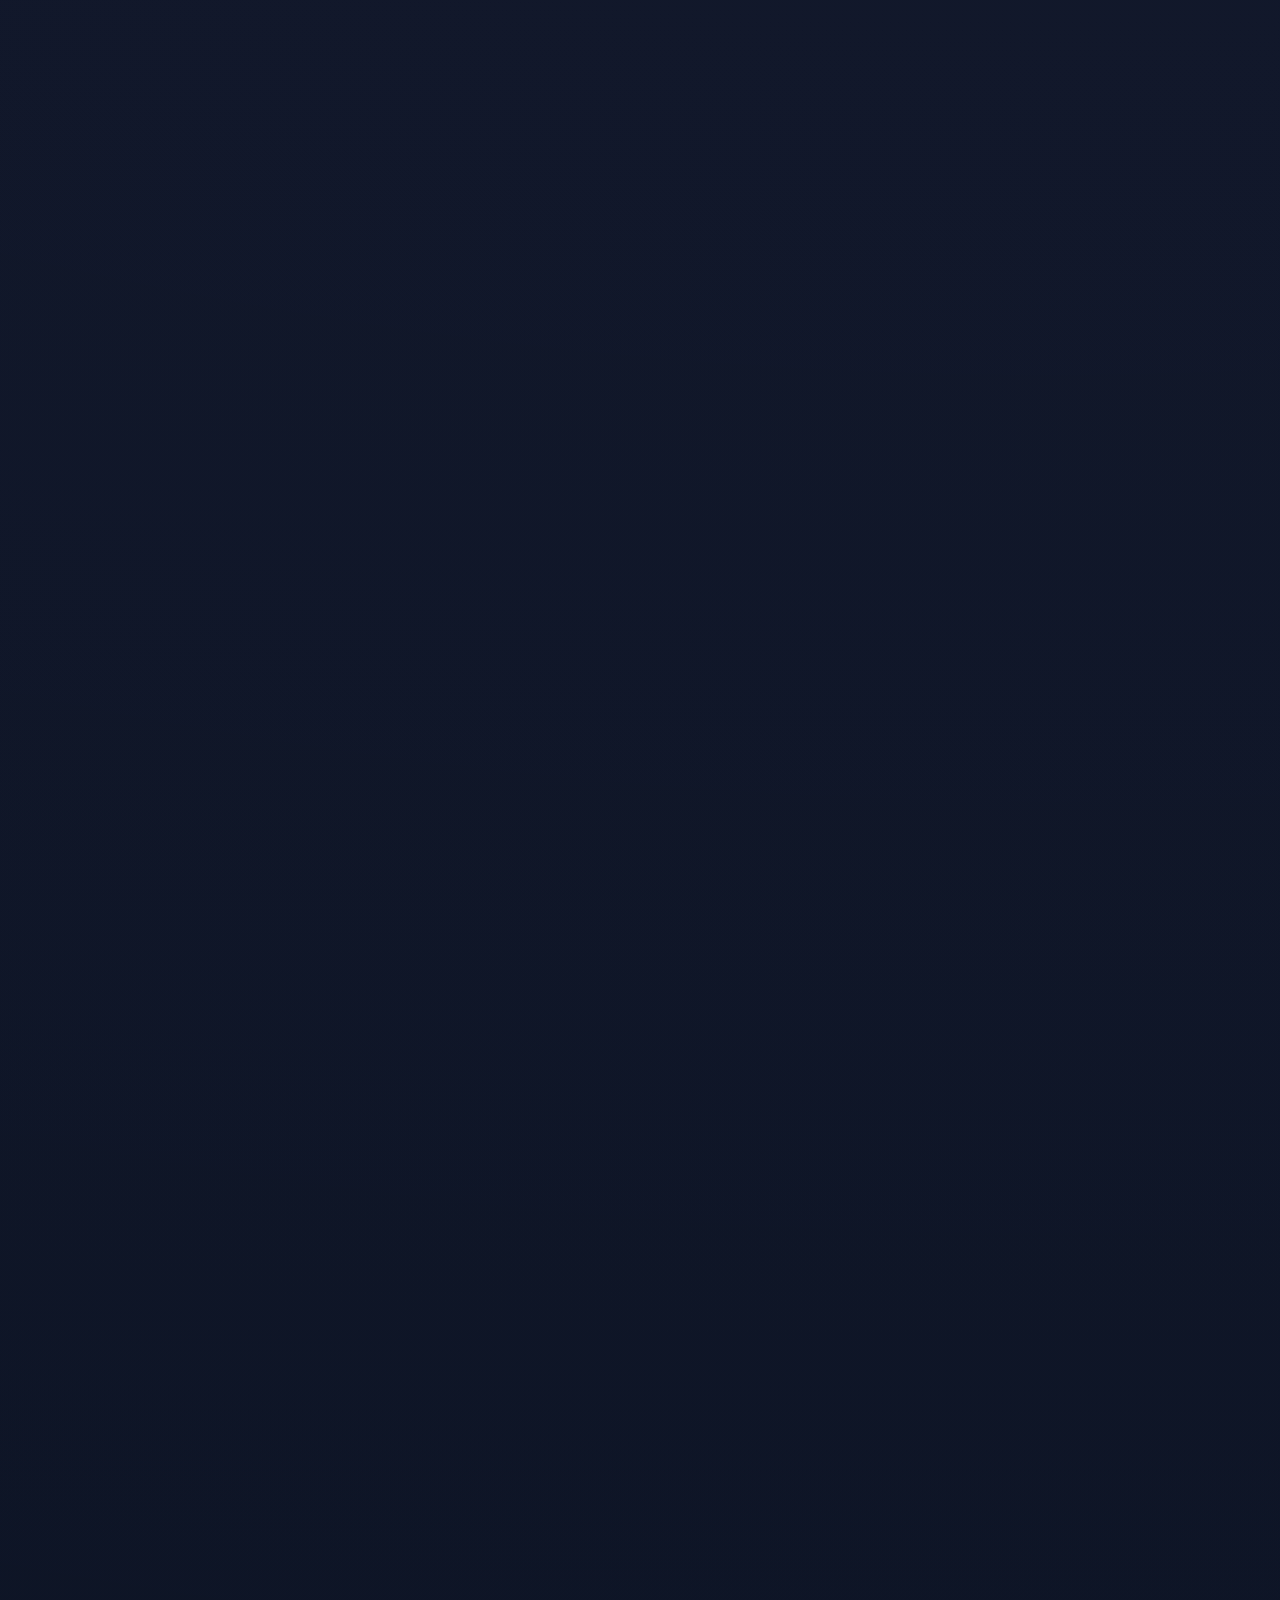
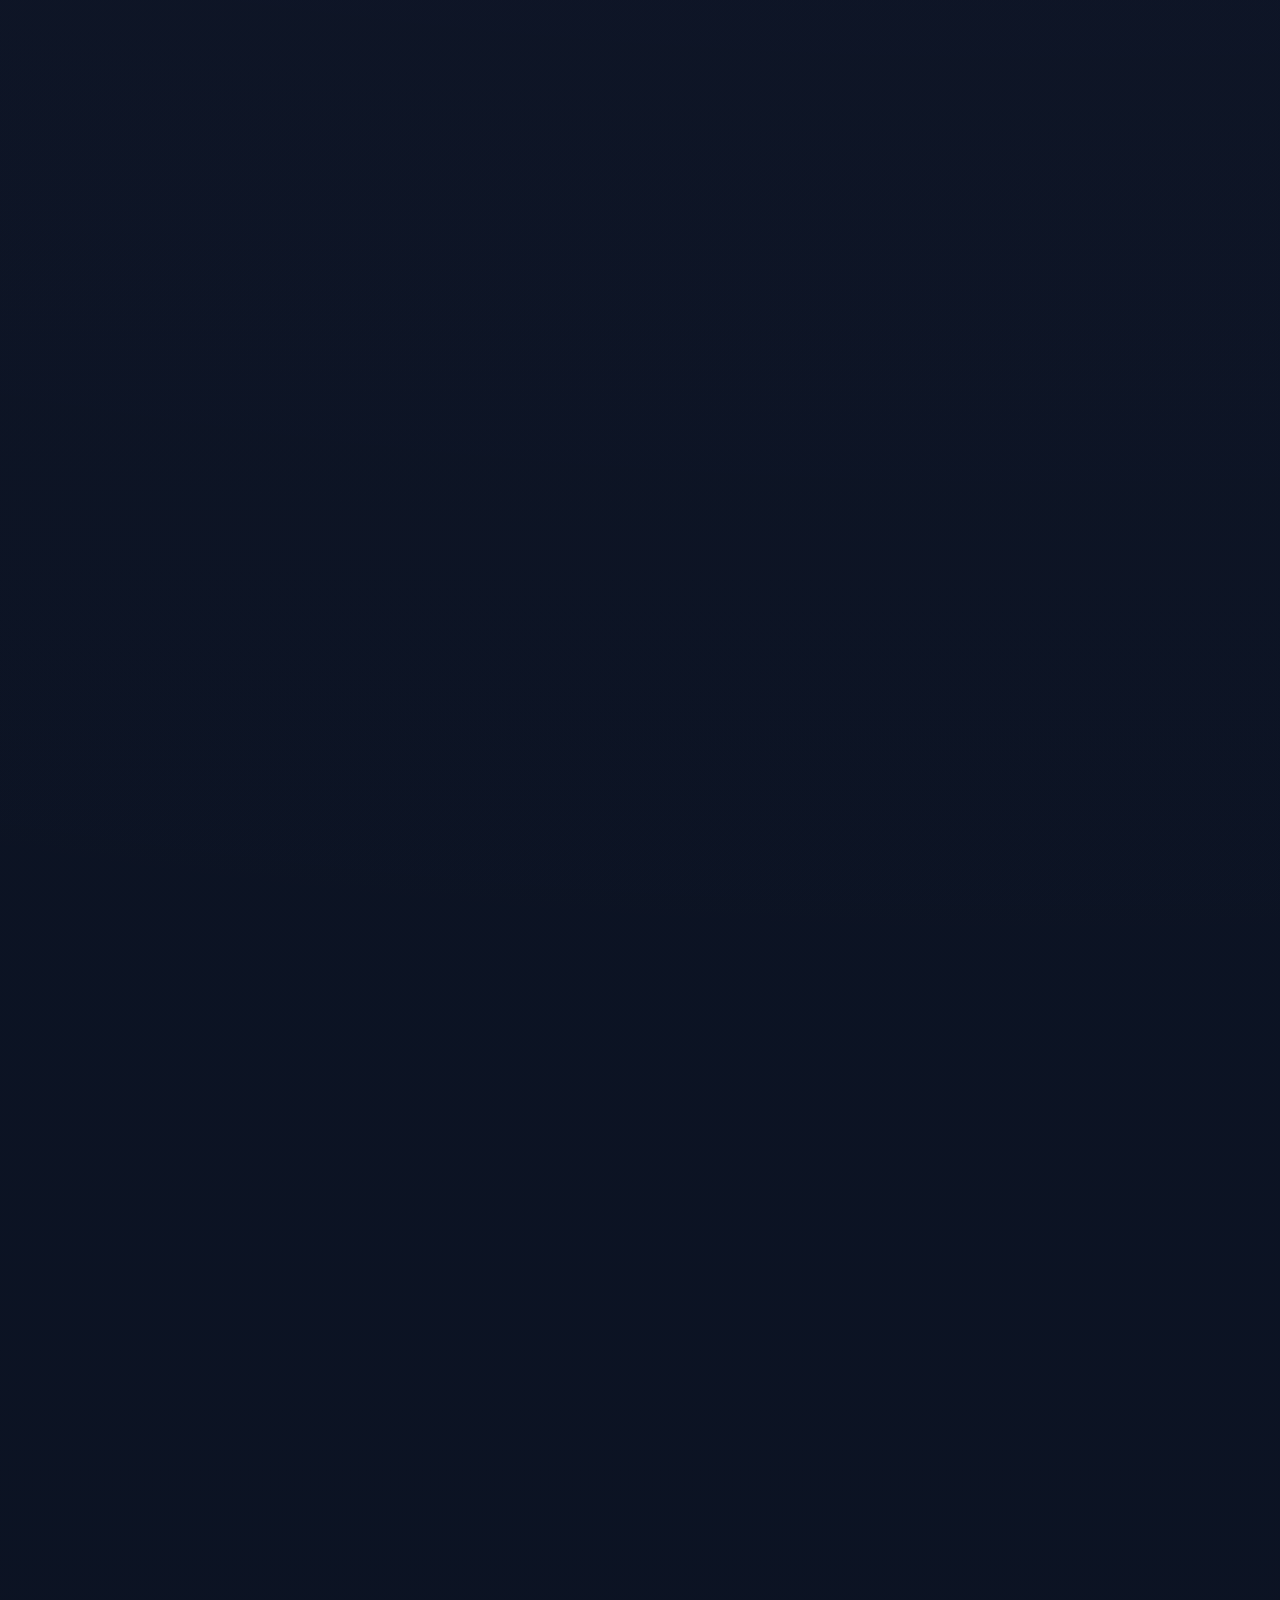
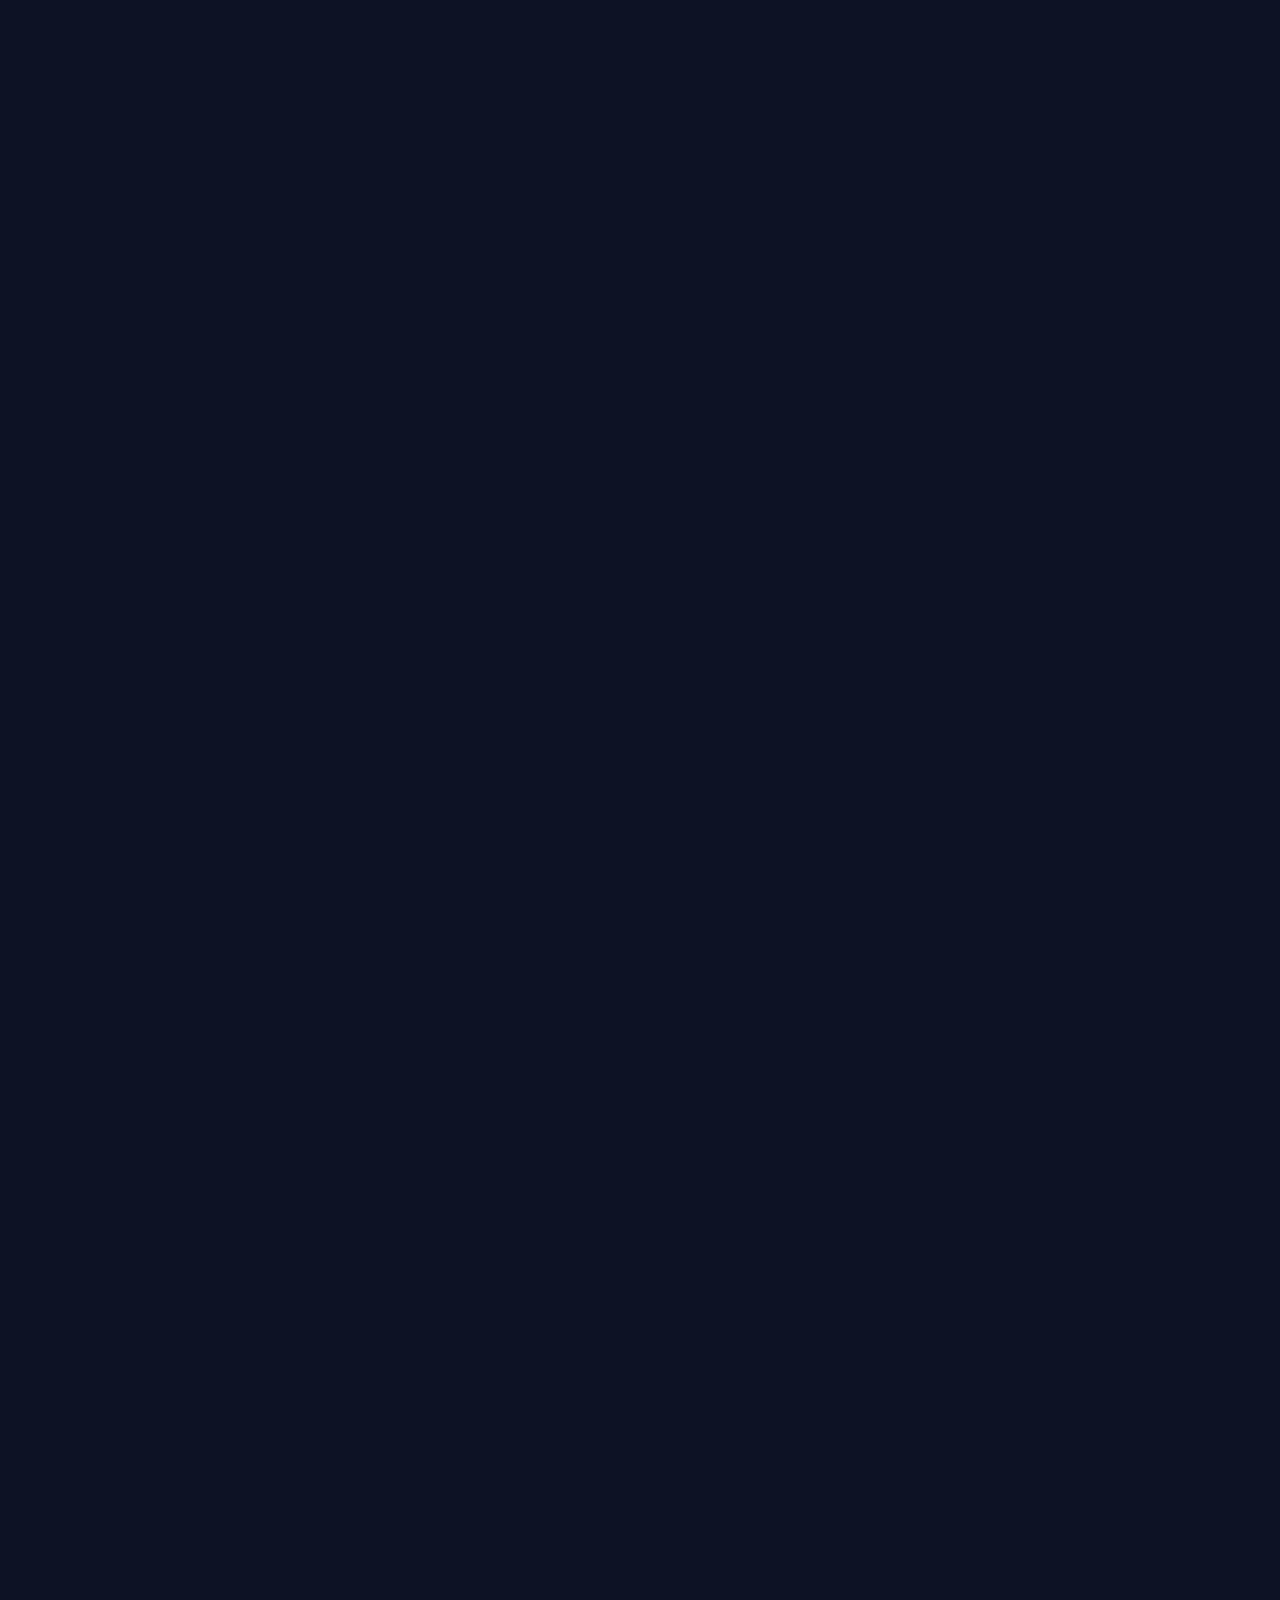
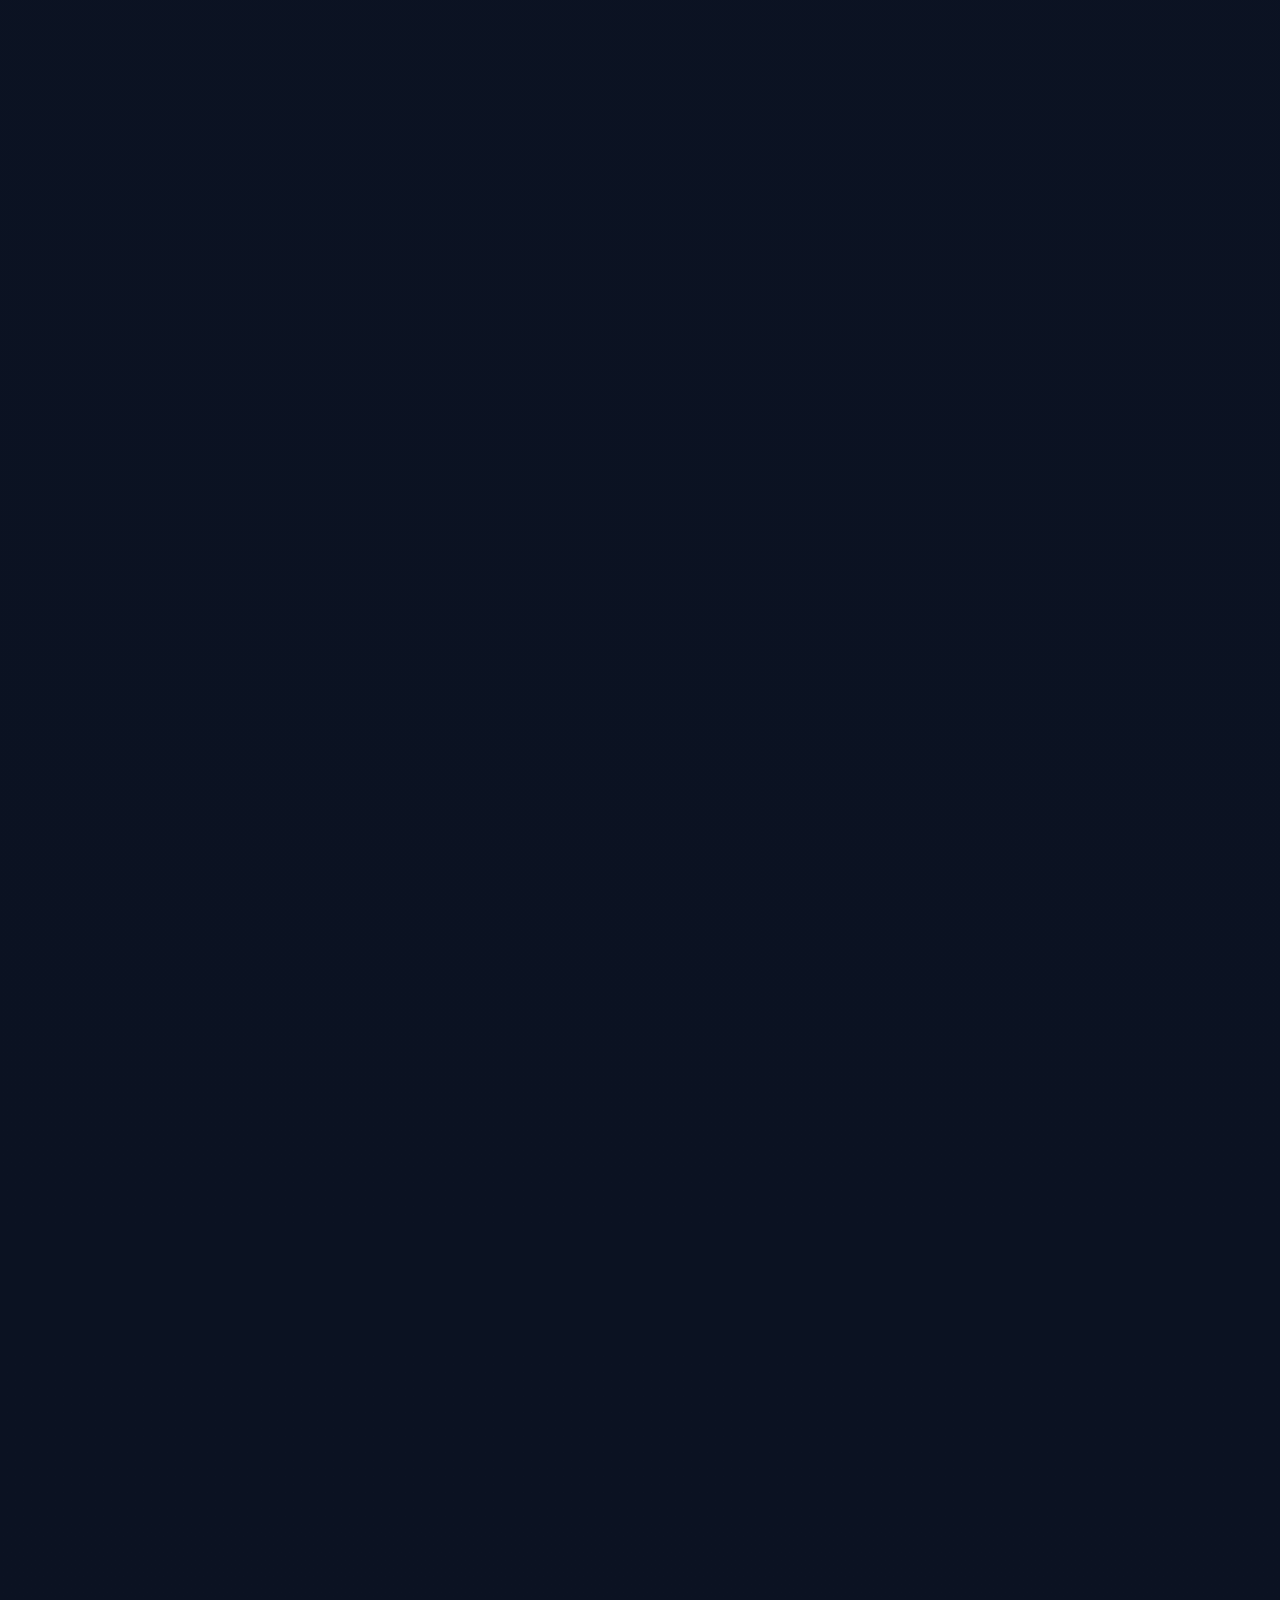
==== commit cbcae1b8: "Add files via upload" ====
--- a/index.html
+++ b/index.html
@@ -1453,9 +1453,6 @@
   #life .tl-item{transition:none!important}
 }
 </style>
-
-<script id="v17-life-timeline-runtime">/* superseded by v18 authoritative timeline controller */</script>
-
 <style id="v18-authoritative-interaction-fix">
 /* V18: final interaction owner. This layer intentionally comes last so older
    experimental controllers cannot override the three repaired areas. */
@@ -1611,34 +1608,6 @@
   }
 
   onReady(function(){
-    /* ============================================================
-       YEAR TIMELINE — reference motion / one scroll owner
-       ============================================================ */
-    var life=document.getElementById('life'), track=document.getElementById('tlTrack');
-    if(life&&track){
-      var lifeTick=0;
-      function renderLifeReference(){
-        lifeTick=0;
-        var sticky=track.parentElement;
-        var r=sticky.getBoundingClientRect();
-        if(r.top<innerHeight && r.bottom>0){
-          var wrapR=sticky.parentElement.getBoundingClientRect();
-          var span=Math.max(1,wrapR.height-innerHeight);
-          var p=clamp(-wrapR.top/span,0,1);
-          var max=Math.max(0,track.scrollWidth-innerWidth);
-          track.style.setProperty('transform','translate3d('+(-p*max).toFixed(2)+'px,0,0)','important');
-        }
-      }
-      function scheduleLifeReference(){
-        if(lifeTick)return;
-        lifeTick=requestAnimationFrame(renderLifeReference);
-      }
-      addEventListener('scroll',scheduleLifeReference,{passive:true});
-      addEventListener('resize',scheduleLifeReference,{passive:true});
-      addEventListener('load',scheduleLifeReference,{once:true});
-      scheduleLifeReference();
-    }
-
     /* ============================================================
        CERTIFICATE VAULT — arrows + real touch/pointer swipe
        ============================================================ */
@@ -1862,31 +1831,16 @@
 }
 </style>
 
-<script id="wheel-scroll-through-interactive-surfaces">
-(function(){
-  'use strict';
-  function scrollThroughInteractiveSurface(e){
-    if(e.ctrlKey)return;
-    var t=e.target;
-    var inside=t&&t.closest&&t.closest('#screens, #life');
-    if(!inside || !e.deltaY)return;
-    e.preventDefault();
-    window.scrollBy(0,e.deltaY);
-  }
-  document.addEventListener('wheel',scrollThroughInteractiveSurface,{passive:false,capture:true});
-})();
-</script>
-
-<style id="v19-timeline-scroll-authoritative">
-/* V19 — timeline is a true 1:1 vertical-scroll -> horizontal-scroll runway. */
+<style id="timeline-smooth-final">
+/* One authoritative timeline renderer. Older experimental timeline controllers
+   are removed so there is exactly one writer for #tlTrack's transform. */
 #life{
   position:relative!important;
   width:100%!important;
-  height:auto!important;
+  height:300vh!important;
   min-height:100vh!important;
-  overflow:visible!important; /* critical: sticky must not be trapped by an overflow container */
+  overflow:visible!important;
   isolation:isolate!important;
-  z-index:1!important;
 }
 #life .tl-sticky{
   position:sticky!important;
@@ -1900,7 +1854,7 @@
   overflow:hidden!important;
   box-sizing:border-box!important;
   isolation:isolate!important;
-  overscroll-behavior:contain!important;
+  transform:none!important;
 }
 #life .tl-track{
   position:relative!important;
@@ -1913,11 +1867,10 @@
   min-width:max-content!important;
   padding:0 10vw!important;
   margin:0!important;
-  left:auto!important;
-  right:auto!important;
   transform:translate3d(0,0,0)!important;
+  transition:none!important;
   will-change:transform!important;
-  transition:none!important;
+  backface-visibility:hidden!important;
 }
 #life .tl-item{
   flex:0 0 400px!important;
@@ -1938,157 +1891,7 @@
   background:linear-gradient(180deg,rgba(24,36,60,.96),rgba(12,19,35,.985))!important;
   box-shadow:none!important;
   transition:none!important;
-}
-#life .tl-item::before{display:none!important}
-#life .tl-item::after{display:none!important}
-#life .tl-item .y{
-  position:static!important;
-  display:block!important;
-  margin:0 0 28px!important;
-  font-family:var(--disp)!important;
-  font-weight:900!important;
-  font-size:2.15rem!important;
-  line-height:.9!important;
-  letter-spacing:-.03em!important;
-  color:var(--acid)!important;
-}
-#life .tl-item h4{
-  position:static!important;
-  margin:0 0 12px!important;
-  max-width:none!important;
-  font-size:.9rem!important;
-  line-height:1.1!important;
-  white-space:nowrap!important;
-}
-#life .tl-item p{
-  position:static!important;
-  margin:0!important;
-  max-width:none!important;
-  font-size:.74rem!important;
-  line-height:1.45!important;
-  color:var(--dim)!important;
-}
-@media(max-width:700px){
-  #life .tl-track{gap:18px!important;padding:0 9vw!important}
-  #life .tl-item{
-    flex-basis:82vw!important;
-    width:82vw!important;
-    min-width:82vw!important;
-    height:184px!important;
-    min-height:184px!important;
-    max-height:184px!important;
-    padding:22px 20px!important;
-  }
-  #life .tl-item .y{font-size:2rem!important;margin-bottom:22px!important}
-  #life .tl-item h4{font-size:.78rem!important;margin-bottom:9px!important}
-  #life .tl-item p{font-size:.68rem!important}
-}
-</style>
-<script id="v19-timeline-scroll-authoritative">
-(function(){
-  'use strict';
-  var started=false, raf=0;
-  function clamp(v,a,b){return Math.max(a,Math.min(b,v));}
-  function init(){
-    if(started)return;
-    var life=document.getElementById('life');
-    var track=document.getElementById('tlTrack');
-    if(!life||!track)return;
-    started=true;
-
-    function measure(){
-      /* Force the compact reference layout before measuring horizontal travel. */
-      track.style.setProperty('transform','translate3d(0,0,0)','important');
-      var max=Math.max(0,track.scrollWidth-window.innerWidth);
-      /* Exactly one vertical pixel of page travel = one horizontal pixel. */
-      life.style.setProperty('height',(window.innerHeight+max)+'px','important');
-      render();
-    }
-
-    function render(){
-      raf=0;
-      var max=Math.max(0,track.scrollWidth-window.innerWidth);
-      var span=Math.max(1,life.offsetHeight-window.innerHeight);
-      var rect=life.getBoundingClientRect();
-      var p=clamp(-rect.top/span,0,1);
-      var x=-p*max;
-      track.style.setProperty('transform','translate3d('+x.toFixed(2)+'px,0,0)','important');
-    }
-    function schedule(){
-      if(raf)return;
-      raf=requestAnimationFrame(render);
-    }
-
-    addEventListener('scroll',schedule,{passive:true});
-    addEventListener('resize',measure,{passive:true});
-    addEventListener('load',measure,{once:true});
-    if(document.fonts&&document.fonts.ready)document.fonts.ready.then(measure);
-    requestAnimationFrame(function(){requestAnimationFrame(measure);});
-  }
-  if(document.readyState==='loading')document.addEventListener('DOMContentLoaded',init,{once:true});
-  else init();
-})();
-</script>
-
-<style id="v20-timeline-deterministic-scroll">
-/* V20 — no CSS sticky dependency. The timeline is pinned by a tiny scroll-position
-   controller, so transforms cannot drift or become desynchronised from page scroll. */
-#life{
-  position:relative!important;
-  height:auto!important;
-  min-height:100vh!important;
-  overflow:visible!important;
-  isolation:isolate!important;
-}
-#life .tl-sticky{
-  position:absolute!important;
-  left:0!important;
-  top:0!important;
-  width:100%!important;
-  height:100vh!important;
-  height:100svh!important;
-  display:flex!important;
-  align-items:center!important;
-  overflow:hidden!important;
-  box-sizing:border-box!important;
-  contain:none!important;
-  transform:translate3d(0,0,0)!important;
-  will-change:transform!important;
-}
-#life .tl-track{
-  position:relative!important;
-  flex:0 0 auto!important;
-  display:flex!important;
-  flex-wrap:nowrap!important;
-  align-items:center!important;
-  gap:78px!important;
-  width:max-content!important;
-  min-width:max-content!important;
-  padding:0 10vw!important;
-  margin:0!important;
-  transform:translate3d(0,0,0)!important;
-  transition:none!important;
-  will-change:transform!important;
-}
-#life .tl-item{
-  flex:0 0 400px!important;
-  width:400px!important;
-  min-width:400px!important;
-  height:186px!important;
-  min-height:186px!important;
-  max-height:186px!important;
-  box-sizing:border-box!important;
-  display:block!important;
-  position:relative!important;
-  padding:26px 24px!important;
-  margin:0!important;
-  overflow:hidden!important;
-  opacity:1!important;
-  transform:none!important;
-  border:1px solid rgba(220,230,255,.22)!important;
-  background:linear-gradient(180deg,rgba(24,36,60,.96),rgba(12,19,35,.985))!important;
-  box-shadow:none!important;
-  transition:none!important;
+  backface-visibility:hidden!important;
 }
 #life .tl-item::before,#life .tl-item::after{display:none!important}
 #life .tl-item .y{
@@ -2110,47 +1913,74 @@
   #life .tl-item h4{font-size:.78rem!important;margin-bottom:9px!important}
   #life .tl-item p{font-size:.68rem!important}
 }
+@media(prefers-reduced-motion:reduce){#life .tl-track{will-change:auto!important}}
 </style>
-<script id="v20-timeline-deterministic-scroll">
+<script id="timeline-smooth-final">
 (function(){
   'use strict';
-  var life,track,raf=0,ready=false;
+  var life,track,sticky,raf=0,measured=false;
+  var target=0,current=0,lastTime=0;
+  var topY=0,run=1,maxX=0,vh=0;
+  var reduce=window.matchMedia&&window.matchMedia('(prefers-reduced-motion: reduce)').matches;
+
   function clamp(v,a,b){return Math.max(a,Math.min(b,v));}
+
+  function measure(initial){
+    if(!life||!track)return;
+    var old=track.style.transform;
+    track.style.setProperty('transform','translate3d(0,0,0)','important');
+    /* scrollWidth is now the real, untransformed track width. */
+    maxX=Math.max(0,track.scrollWidth-window.innerWidth);
+    vh=Math.max(1,window.innerHeight);
+    run=Math.max(1,vh+maxX-vh); /* vertical runway equals horizontal travel */
+    /* Give the section exactly enough scroll distance to traverse the track. */
+    life.style.setProperty('height',(vh+maxX)+'px','important');
+    topY=life.getBoundingClientRect().top+window.scrollY;
+    measured=true;
+    target=clamp(window.scrollY-topY,0,maxX);
+    if(initial||reduce)current=target;
+    track.style.setProperty('transform','translate3d('+(-current).toFixed(3)+'px,0,0)','important');
+  }
+
+  function schedule(){if(!raf)raf=requestAnimationFrame(render);}
+
+  function render(now){
+    raf=0;
+    if(!measured){measure(true);return;}
+    var distance=clamp(window.scrollY-topY,0,maxX);
+    target=distance;
+    var dt=lastTime?Math.min(64,now-lastTime):16;
+    lastTime=now;
+    if(reduce){current=target;}
+    else{
+      /* ~55ms time constant: smooth wheel/touch quantisation without a visible lag. */
+      var alpha=1-Math.exp(-dt/55);
+      current += (target-current)*alpha;
+      if(Math.abs(target-current)<0.08)current=target;
+    }
+    track.style.setProperty('transform','translate3d('+(-current).toFixed(3)+'px,0,0)','important');
+    if(Math.abs(target-current)>0.08) schedule();
+  }
+
   function init(){
-    if(ready)return;
     life=document.getElementById('life');
     track=document.getElementById('tlTrack');
-    if(!life||!track)return;
-    ready=true;
-    function measure(){
-      /* Measure only after fonts/layout have settled. */
-      track.style.setProperty('transform','translate3d(0,0,0)','important');
-      var max=Math.max(0,track.scrollWidth-window.innerWidth);
-      life.style.setProperty('height',(window.innerHeight+max)+'px','important');
-      render();
+    sticky=life&&life.querySelector('.tl-sticky');
+    if(!life||!track||!sticky)return;
+    measure(true);
+    addEventListener('scroll',schedule,{passive:true});
+    addEventListener('resize',function(){measure(false);schedule();},{passive:true});
+    if(window.visualViewport)window.visualViewport.addEventListener('resize',function(){measure(false);schedule();},{passive:true});
+    if(document.fonts&&document.fonts.ready)document.fonts.ready.then(function(){measure(false);schedule();});
+    if(window.ResizeObserver){
+      var ro=new ResizeObserver(function(){measure(false);schedule();});
+      ro.observe(track);ro.observe(life);
     }
-    function render(){
-      raf=0;
-      if(!life||!track)return;
-      var vh=window.innerHeight;
-      var max=Math.max(0,track.scrollWidth-window.innerWidth);
-      var run=Math.max(1,life.offsetHeight-vh);
-      var lifeTop=life.getBoundingClientRect().top+window.scrollY;
-      var distance=clamp(window.scrollY-lifeTop,0,run);
-      /* Pin the viewport layer without relying on position:sticky. */
-      life.querySelector('.tl-sticky').style.setProperty('transform','translate3d(0,'+distance.toFixed(2)+'px,0)','important');
-      /* Exact 1:1 mapping: scroll down 1px => timeline left 1px. */
-      track.style.setProperty('transform','translate3d('+(-distance*Math.min(1,max/run)).toFixed(2)+'px,0,0)','important');
-    }
-    function schedule(){if(raf)return;raf=requestAnimationFrame(render);}
-    addEventListener('scroll',schedule,{passive:true});
-    addEventListener('resize',measure,{passive:true});
-    addEventListener('load',measure,{once:true});
-    if(document.fonts&&document.fonts.ready)document.fonts.ready.then(measure);
-    requestAnimationFrame(function(){requestAnimationFrame(measure);});
+    requestAnimationFrame(function(){measure(false);schedule();});
   }
   if(document.readyState==='loading')document.addEventListener('DOMContentLoaded',init,{once:true});else init();
 })();
 </script>
+
 </body>
 </html>
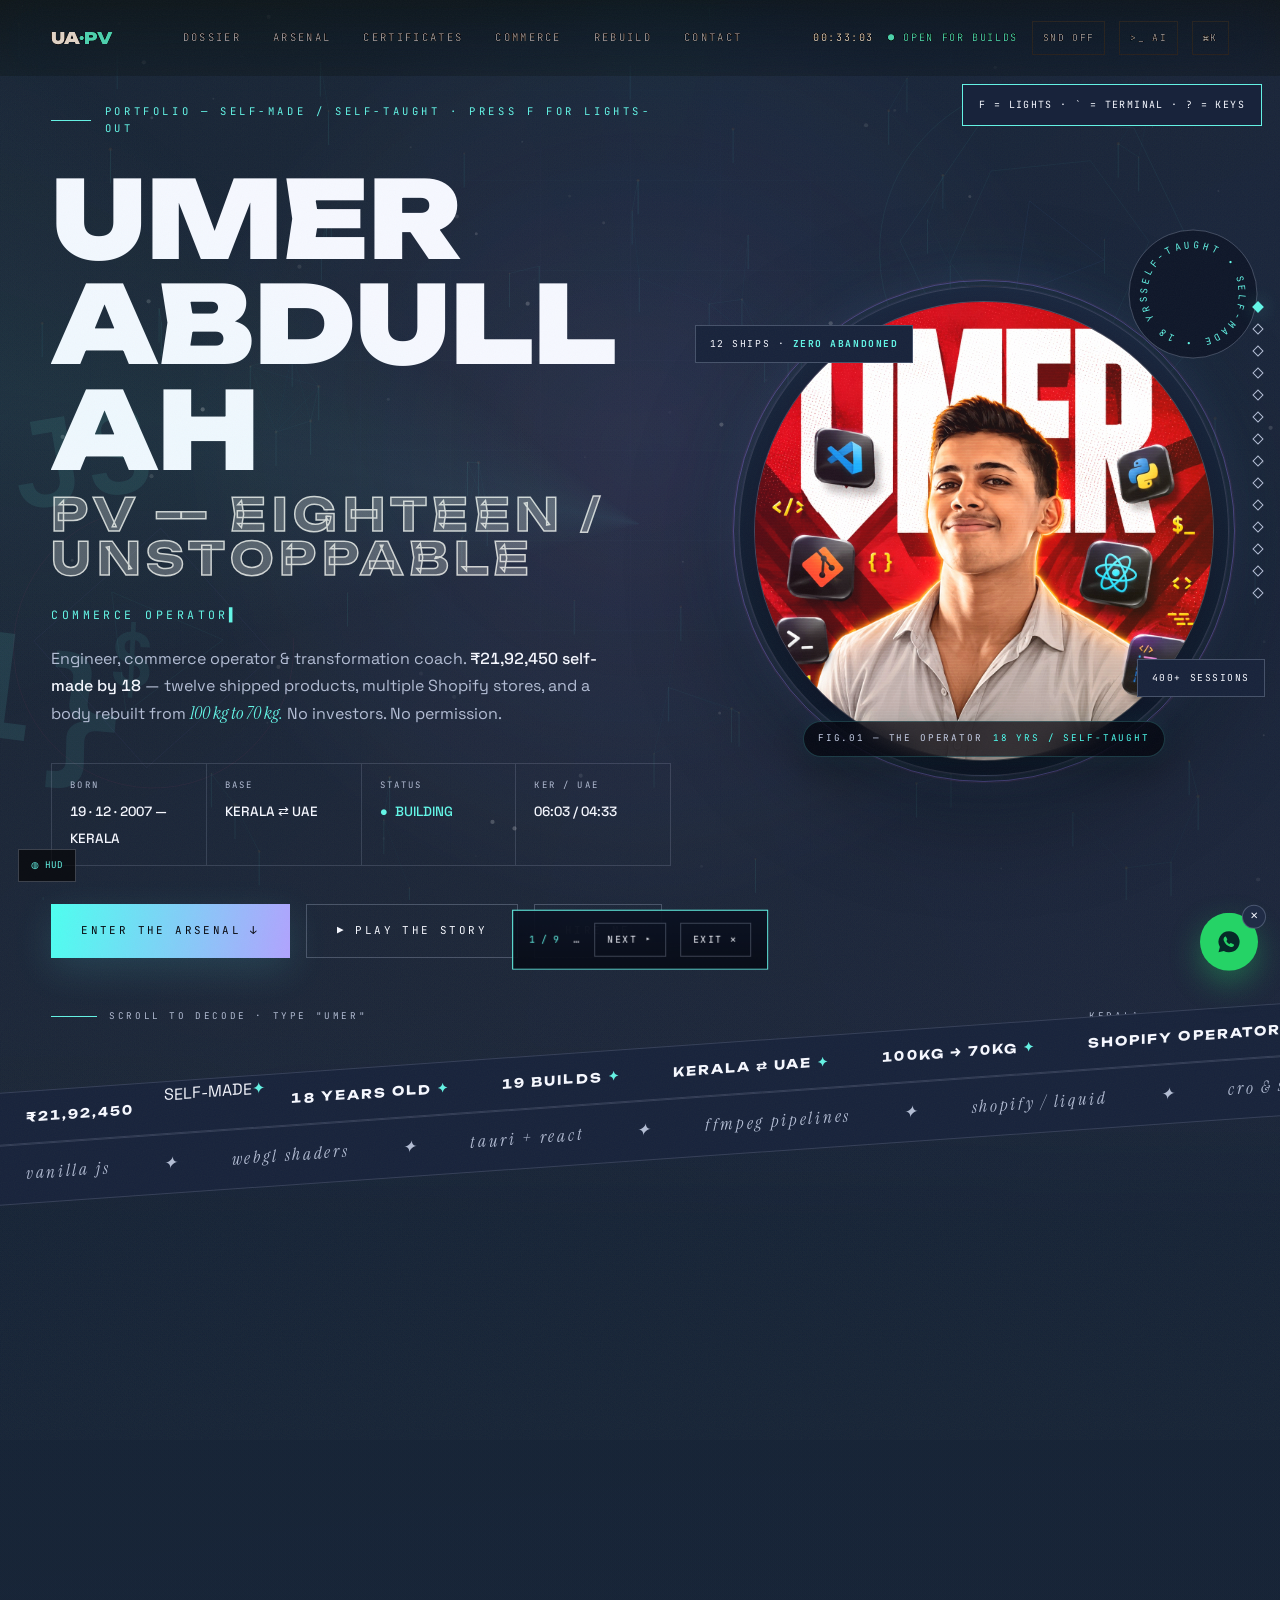
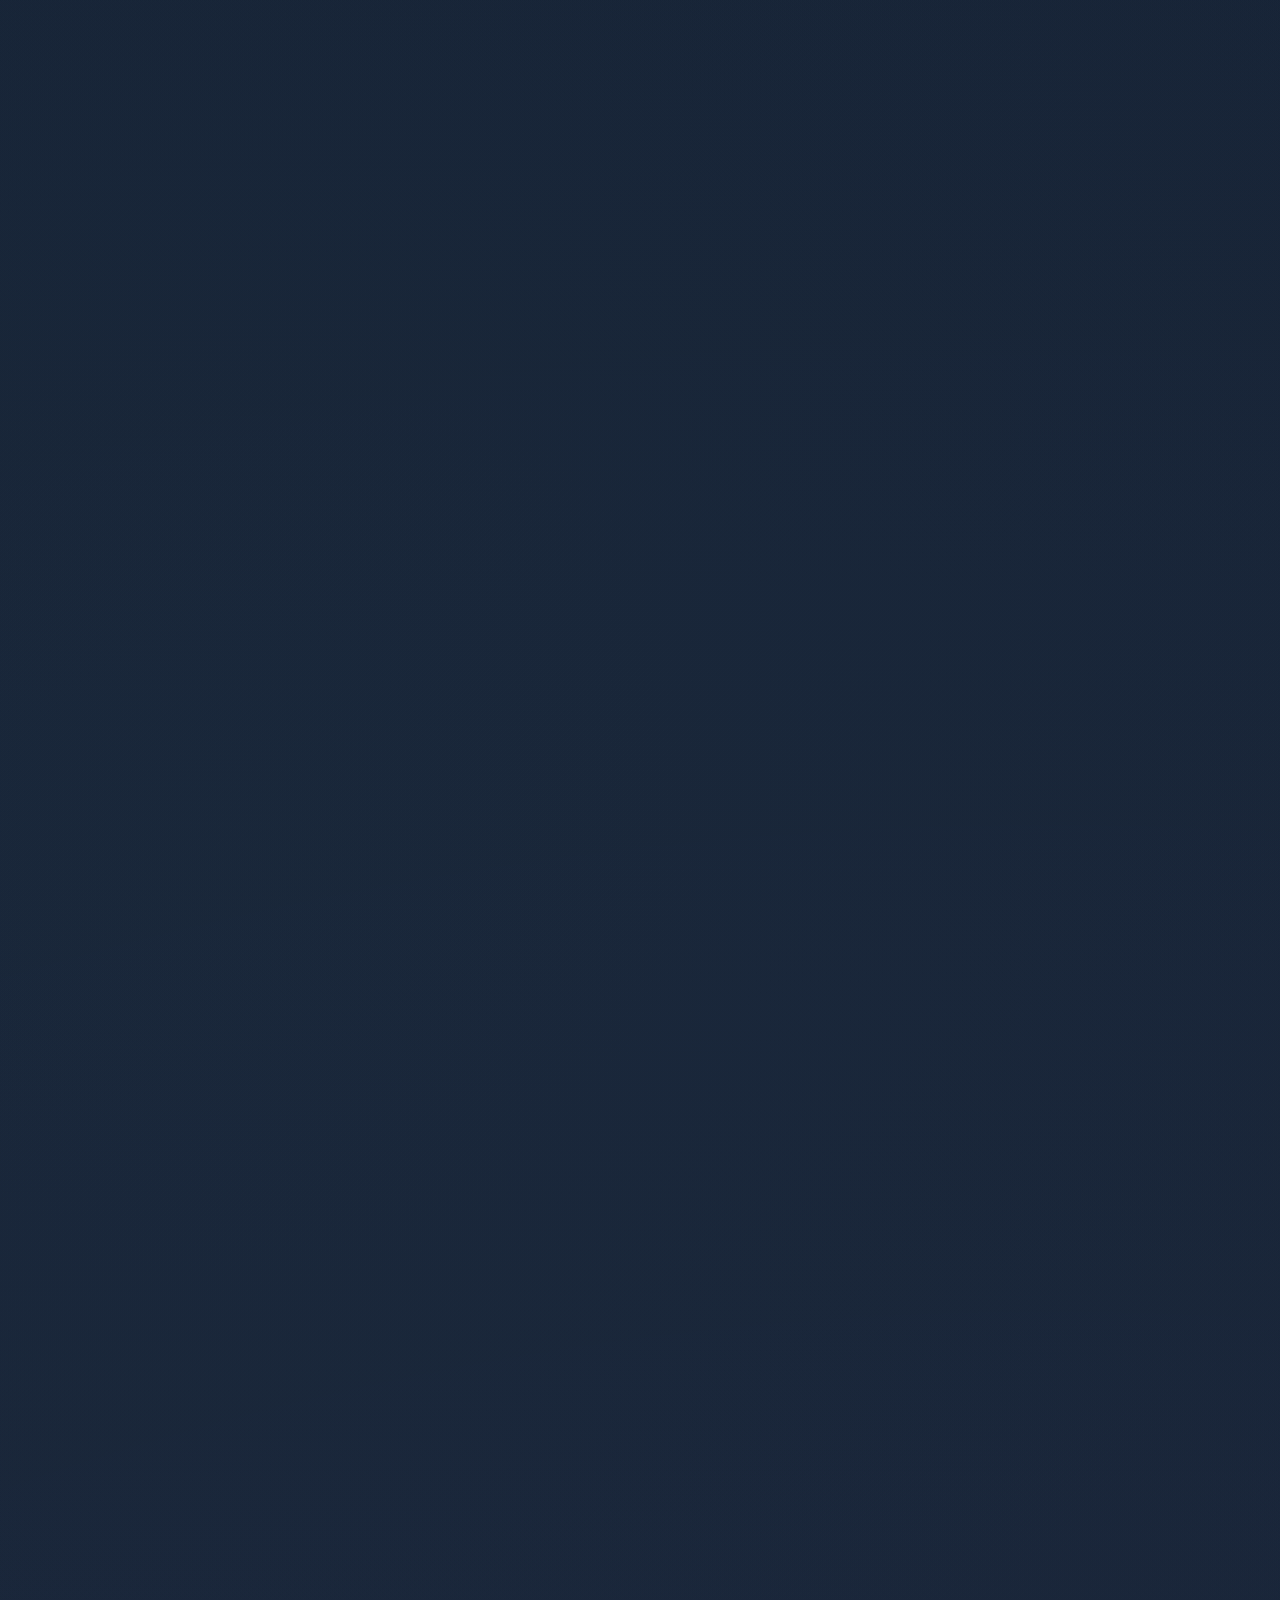
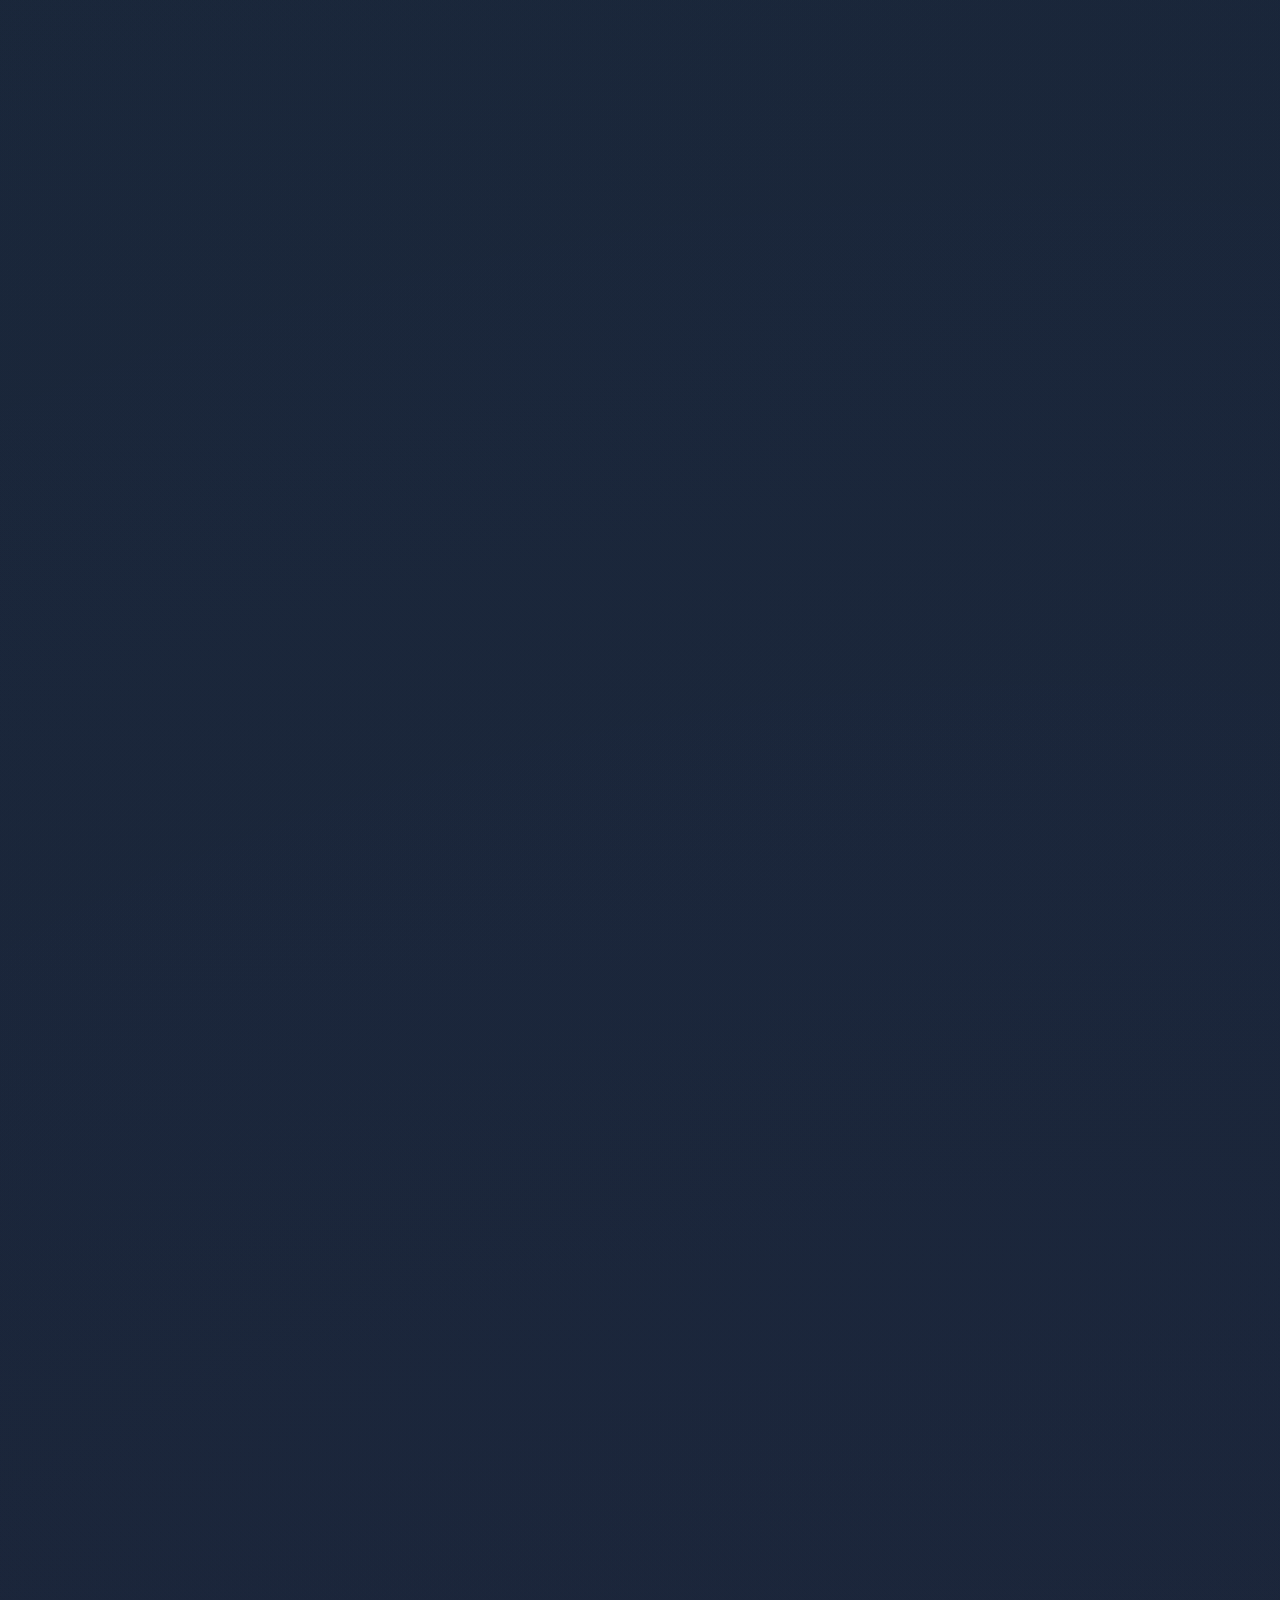
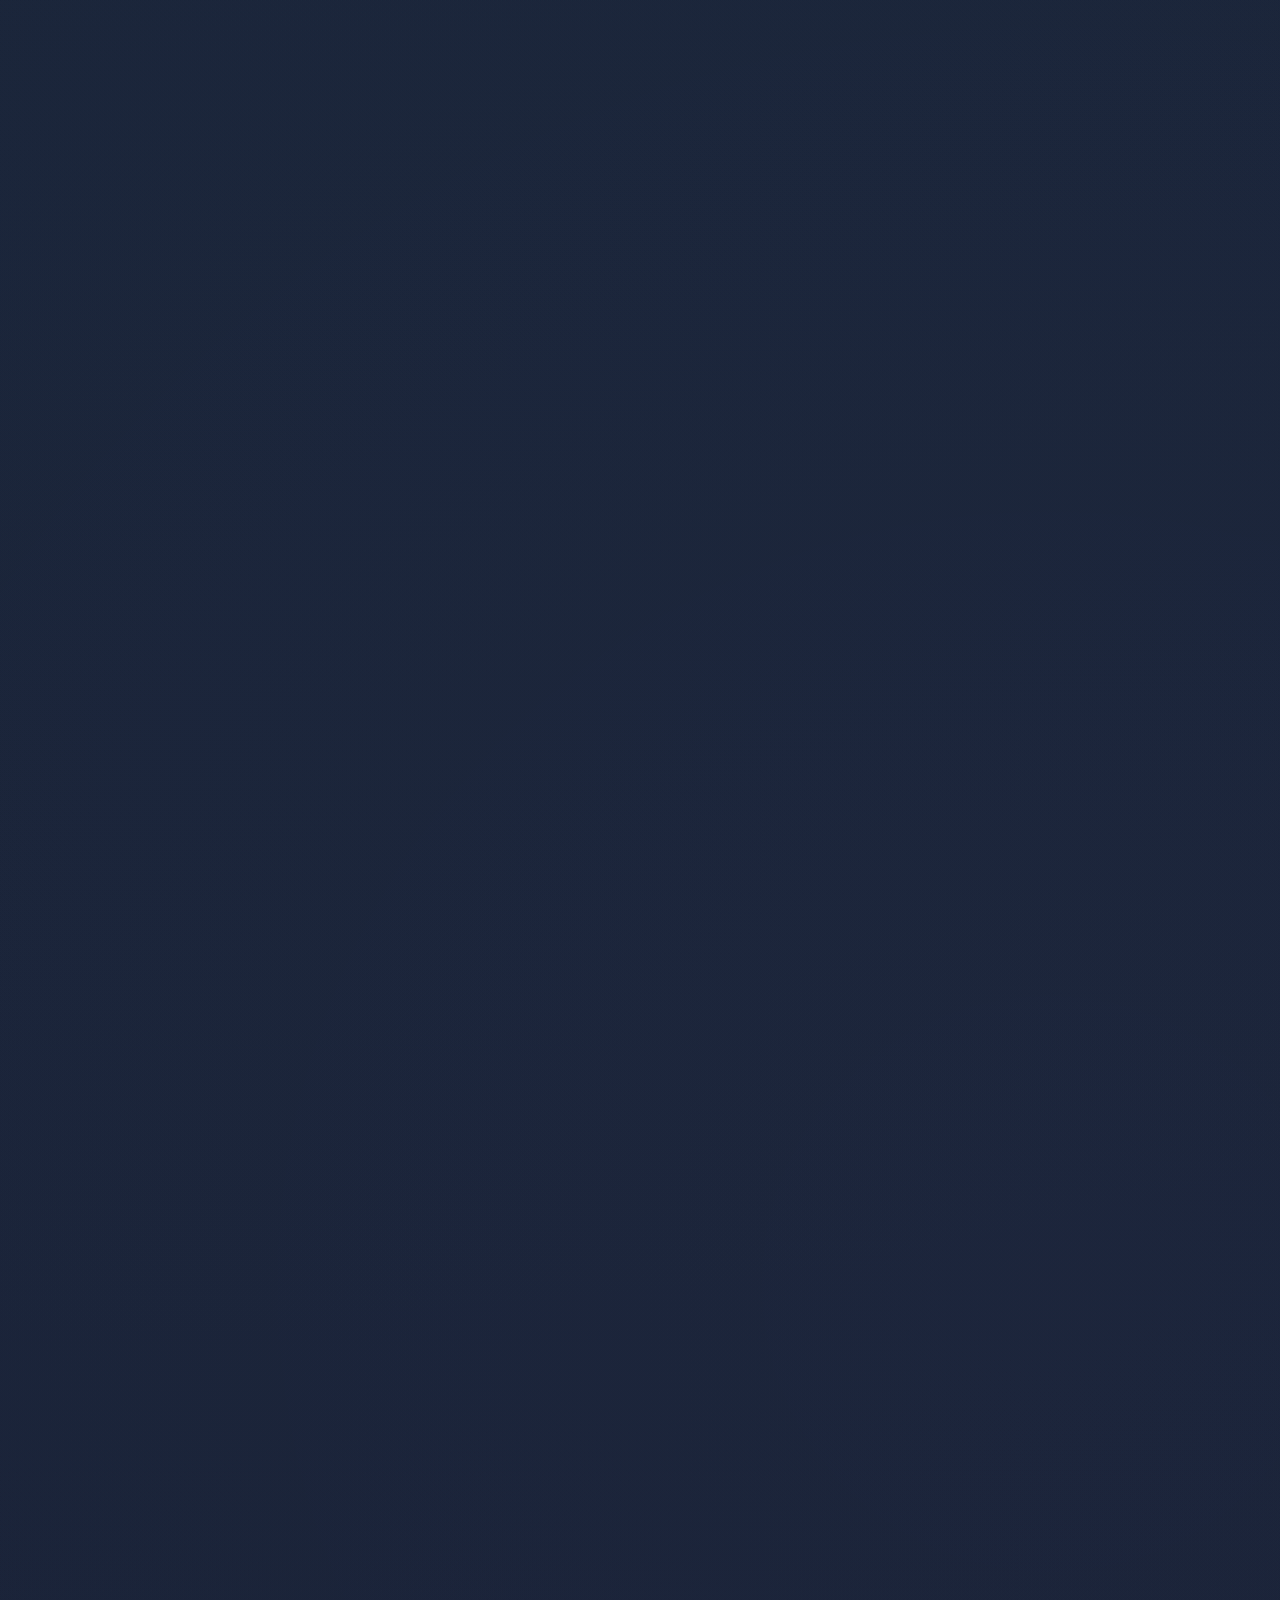
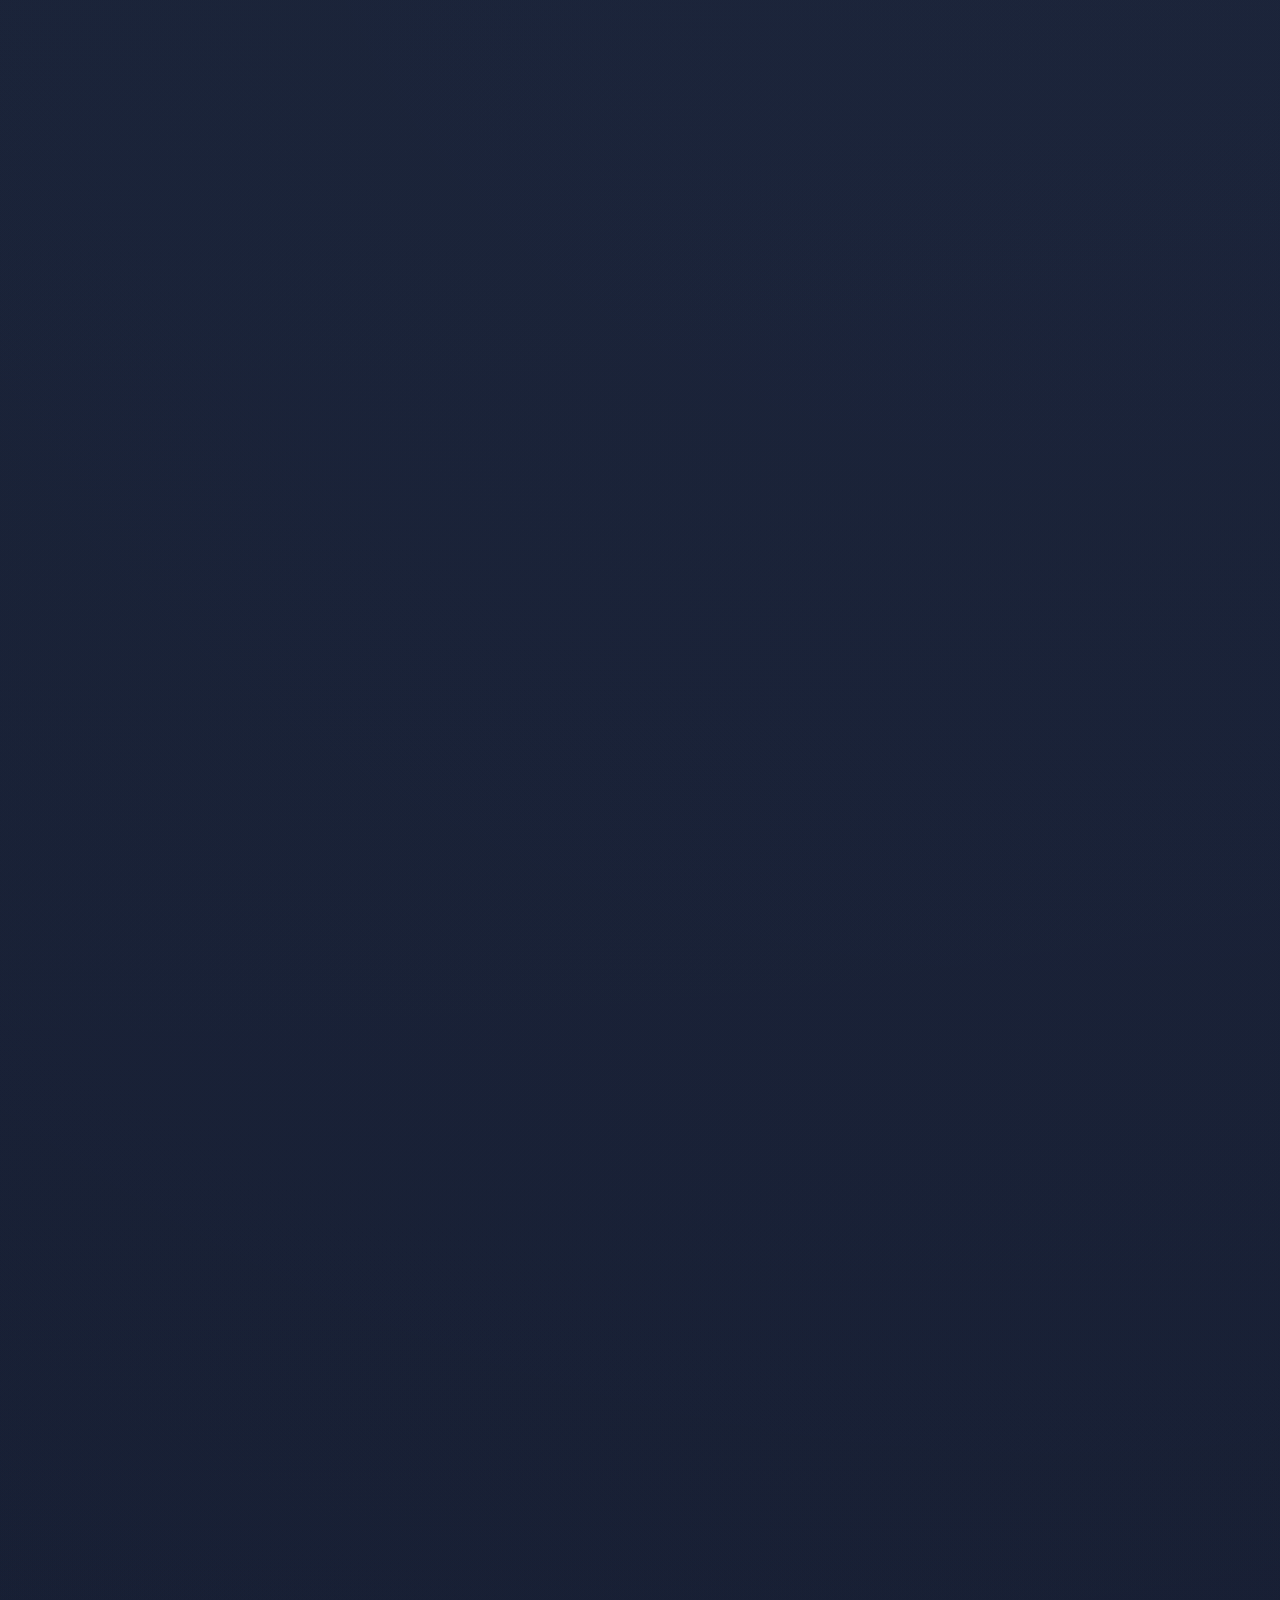
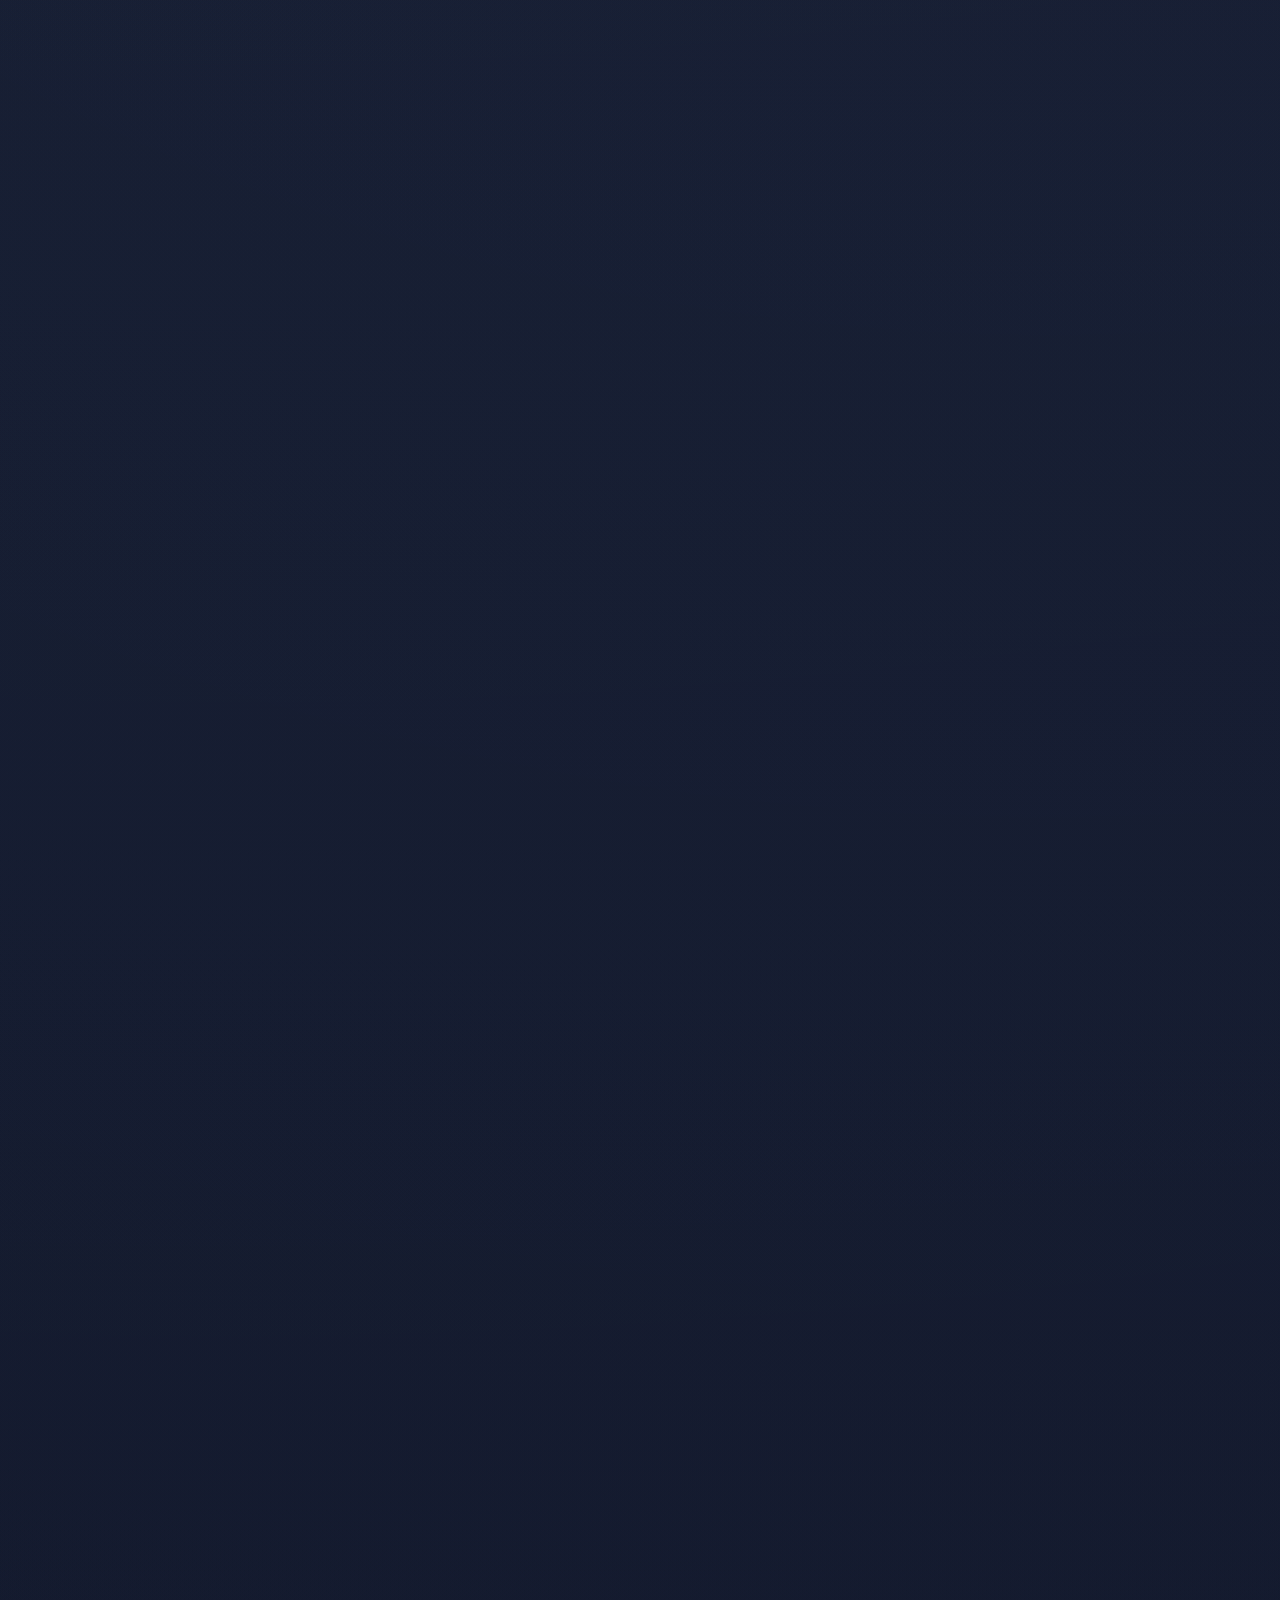
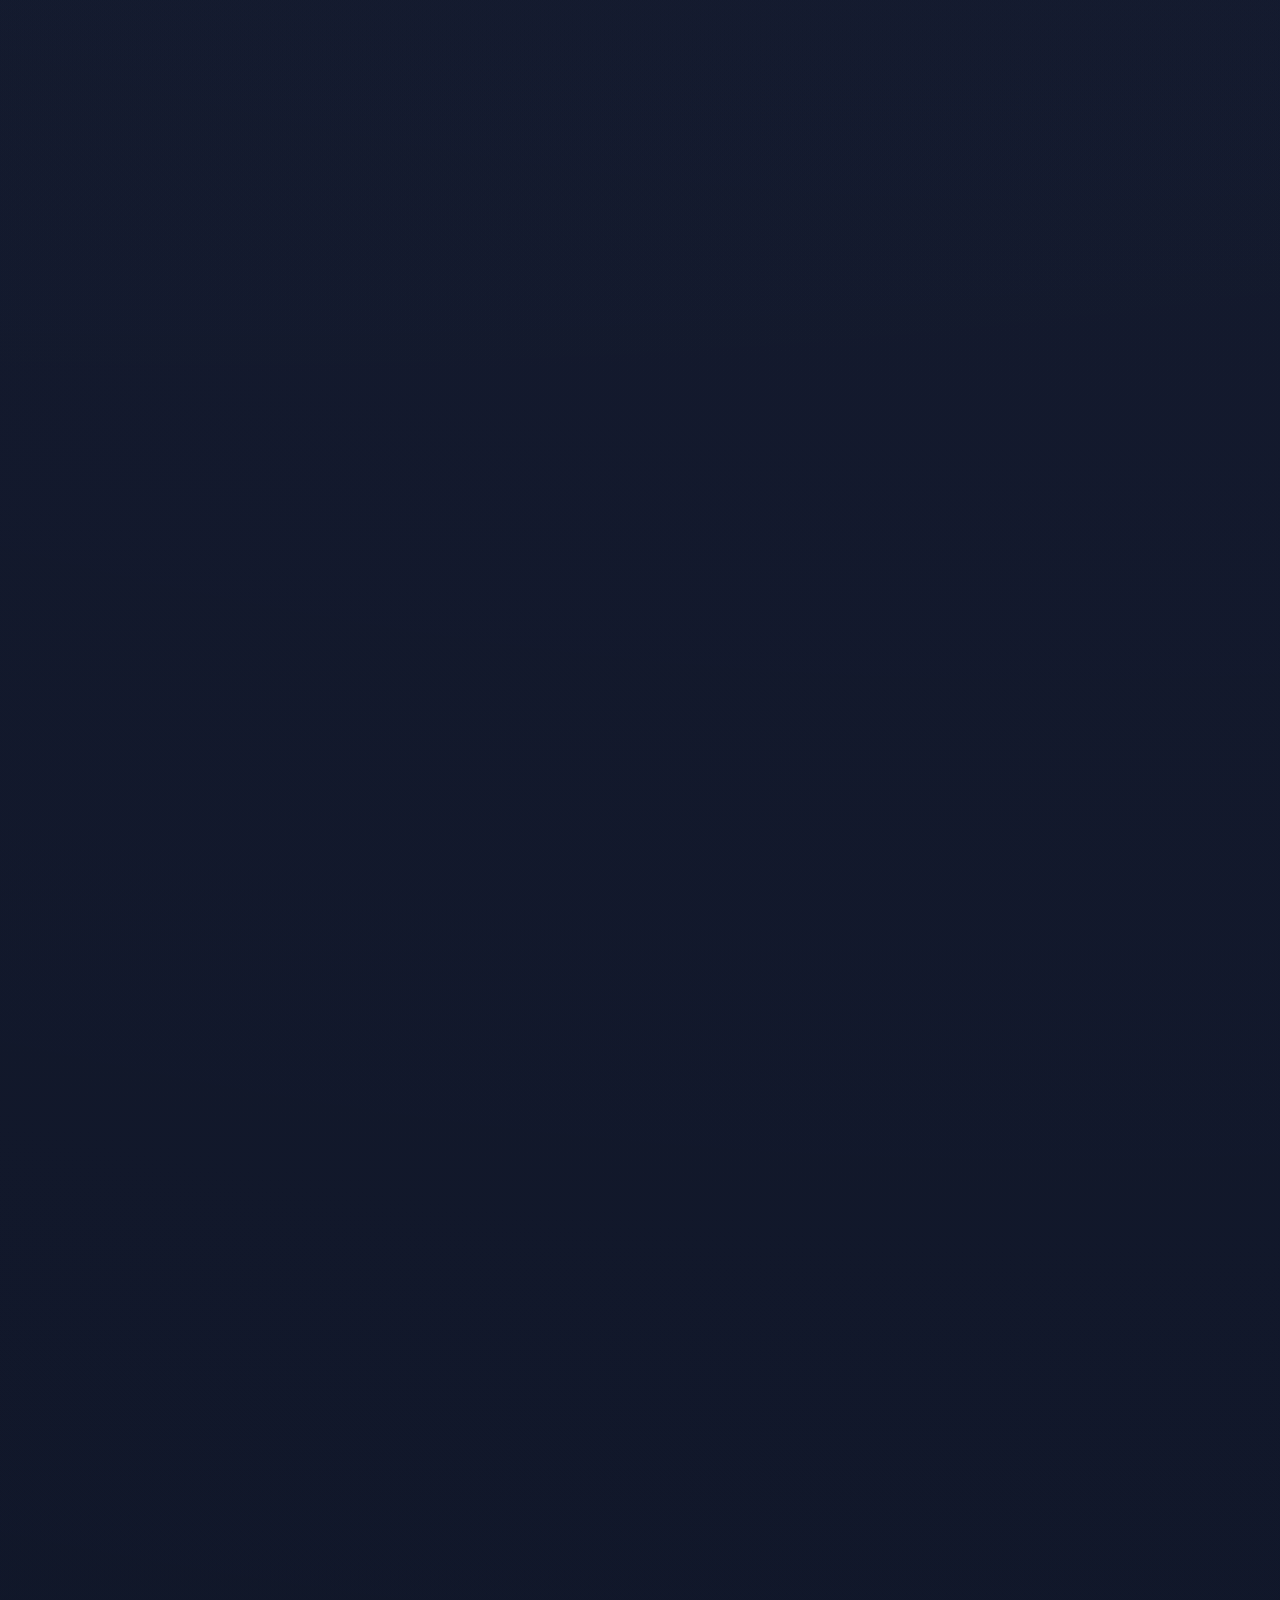
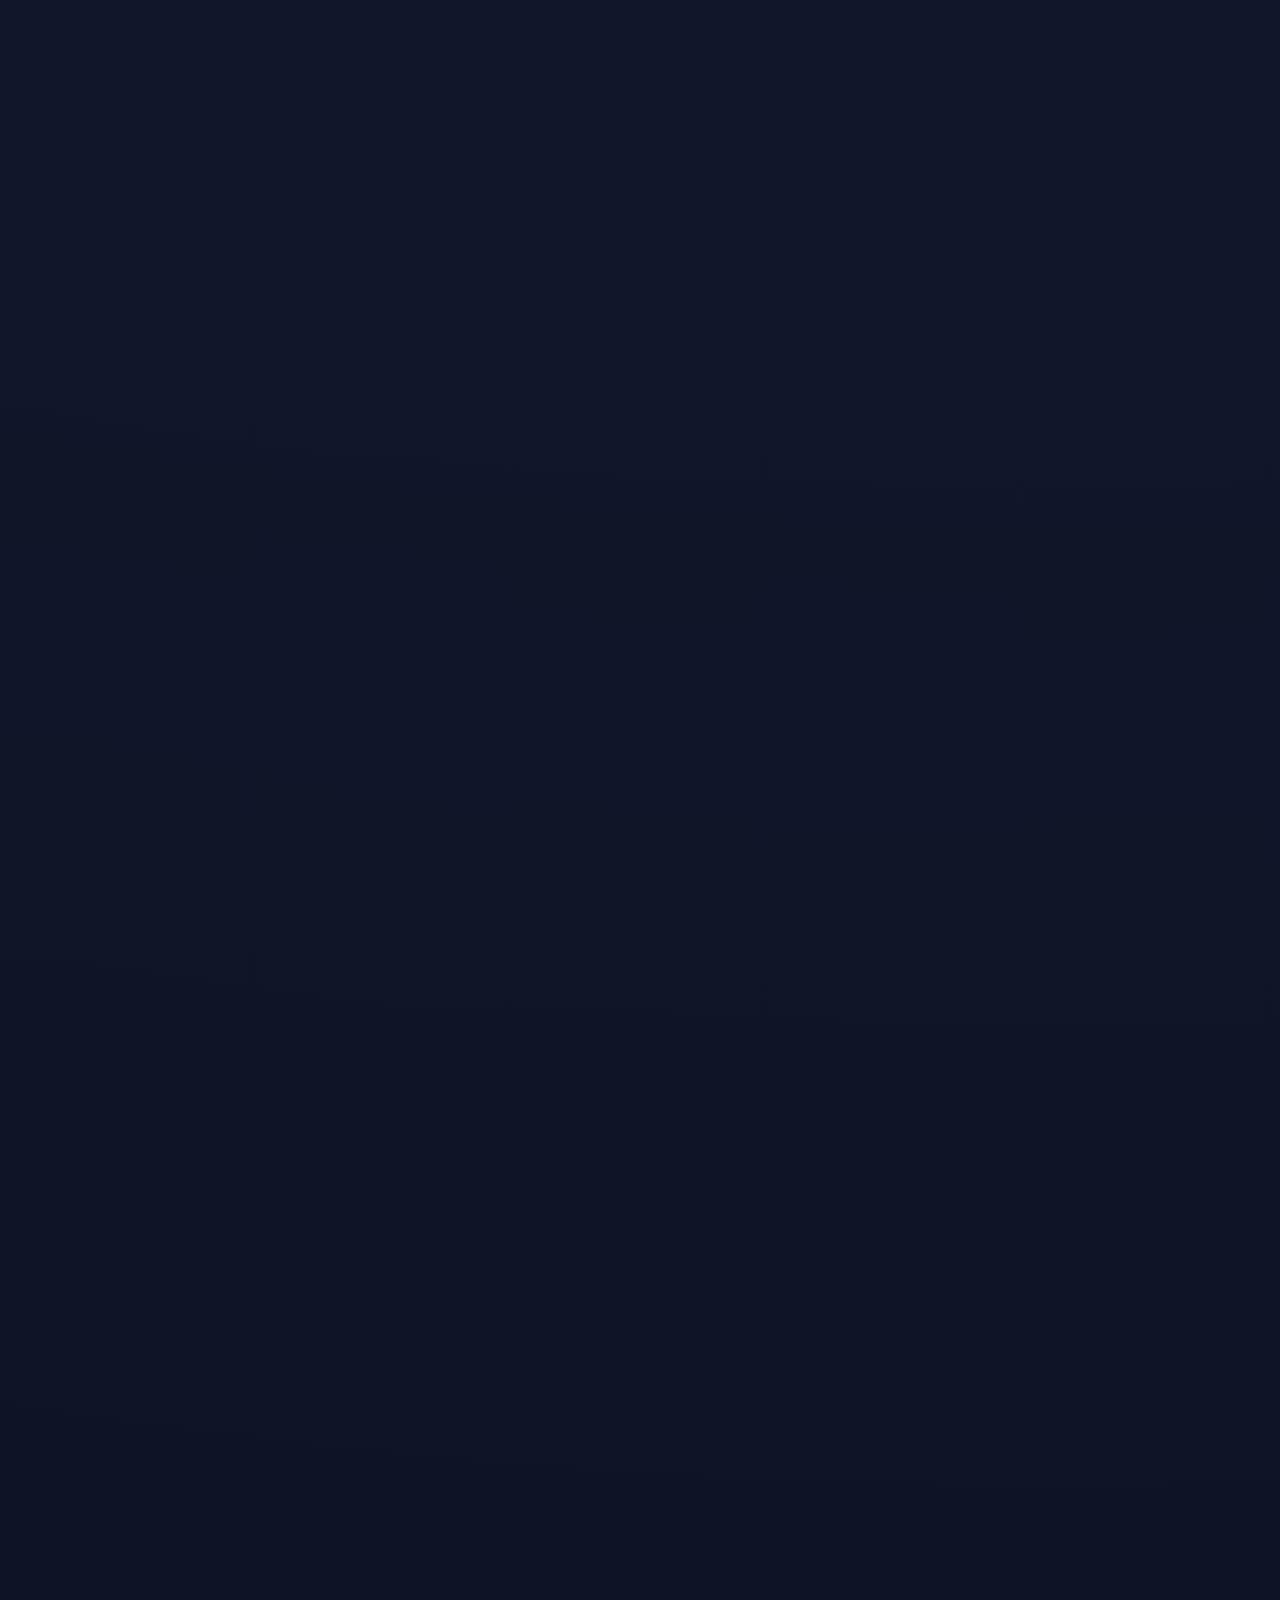
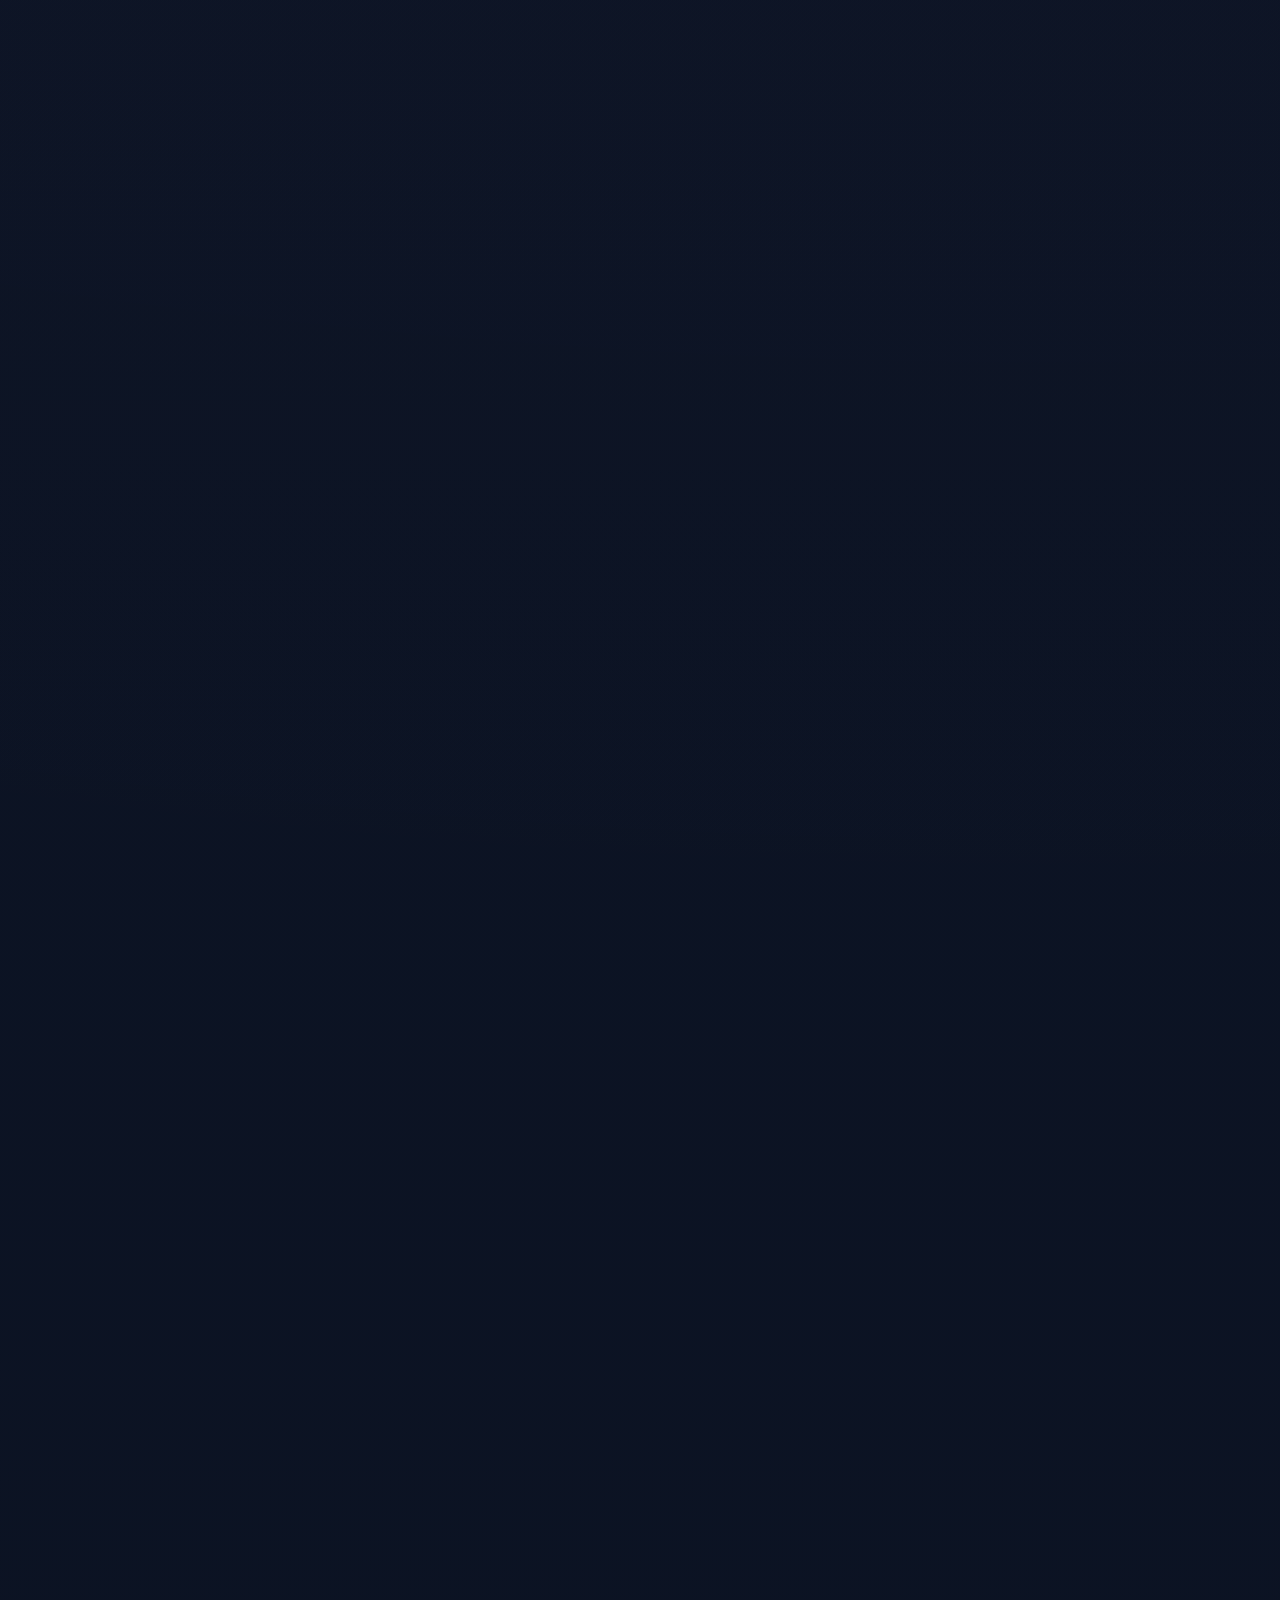
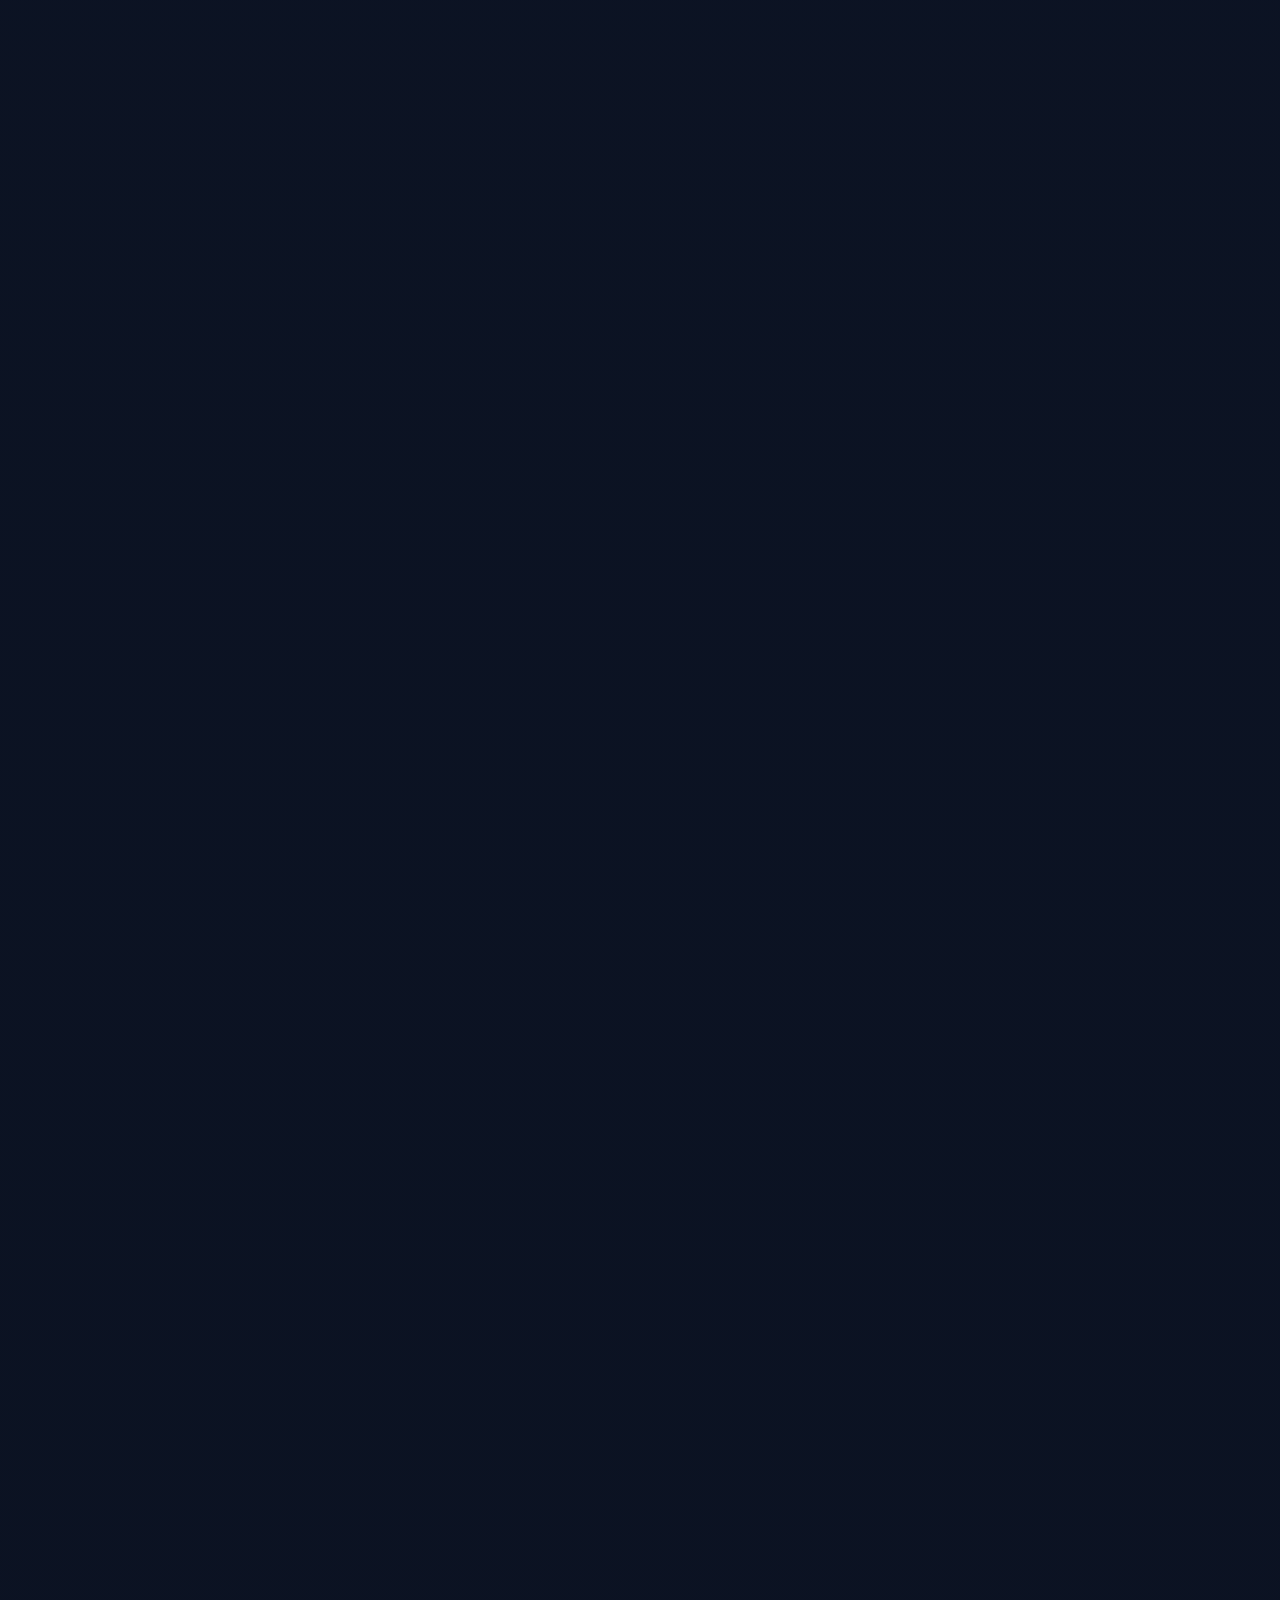
==== commit 8ad7f6cd: "Add files via upload" ====
--- a/index.html
+++ b/index.html
@@ -1918,69 +1918,179 @@
 <script id="timeline-smooth-final">
 (function(){
   'use strict';
-  var life,track,sticky,raf=0,measured=false;
-  var target=0,current=0,lastTime=0;
-  var topY=0,run=1,maxX=0,vh=0;
-  var reduce=window.matchMedia&&window.matchMedia('(prefers-reduced-motion: reduce)').matches;
-
   function clamp(v,a,b){return Math.max(a,Math.min(b,v));}
-
-  function measure(initial){
+  function ready(fn){if(document.readyState==='loading')document.addEventListener('DOMContentLoaded',fn,{once:true});else fn();}
+  ready(function(){
+    var life=document.getElementById('life'), track=document.getElementById('tlTrack');
     if(!life||!track)return;
-    var old=track.style.transform;
-    track.style.setProperty('transform','translate3d(0,0,0)','important');
-    /* scrollWidth is now the real, untransformed track width. */
-    maxX=Math.max(0,track.scrollWidth-window.innerWidth);
-    vh=Math.max(1,window.innerHeight);
-    run=Math.max(1,vh+maxX-vh); /* vertical runway equals horizontal travel */
-    /* Give the section exactly enough scroll distance to traverse the track. */
-    life.style.setProperty('height',(vh+maxX)+'px','important');
-    topY=life.getBoundingClientRect().top+window.scrollY;
-    measured=true;
-    target=clamp(window.scrollY-topY,0,maxX);
-    if(initial||reduce)current=target;
-    track.style.setProperty('transform','translate3d('+(-current).toFixed(3)+'px,0,0)','important');
-  }
-
-  function schedule(){if(!raf)raf=requestAnimationFrame(render);}
-
-  function render(now){
-    raf=0;
-    if(!measured){measure(true);return;}
-    var distance=clamp(window.scrollY-topY,0,maxX);
-    target=distance;
-    var dt=lastTime?Math.min(64,now-lastTime):16;
-    lastTime=now;
-    if(reduce){current=target;}
-    else{
-      /* ~55ms time constant: smooth wheel/touch quantisation without a visible lag. */
-      var alpha=1-Math.exp(-dt/55);
-      current += (target-current)*alpha;
-      if(Math.abs(target-current)<0.08)current=target;
+    var mobile=window.matchMedia('(max-width:700px)').matches || ('ontouchstart' in window);
+    var raf=0, maxX=0, topY=0, lastWidth=0, lastHeight=0;
+    function measure(){
+      if(!life||!track)return;
+      track.style.setProperty('transform','translate3d(0,0,0)','important');
+      var rect=track.getBoundingClientRect();
+      maxX=Math.max(0, track.scrollWidth - Math.max(1,window.innerWidth));
+      var vh=Math.max(1,window.innerHeight);
+      /* Exact runway: the sticky viewport lasts exactly as long as horizontal travel. */
+      life.style.setProperty('height',(vh+maxX)+'px','important');
+      topY=life.getBoundingClientRect().top+window.scrollY;
+      lastWidth=window.innerWidth; lastHeight=window.innerHeight;
+      render();
     }
-    track.style.setProperty('transform','translate3d('+(-current).toFixed(3)+'px,0,0)','important');
-    if(Math.abs(target-current)>0.08) schedule();
-  }
-
-  function init(){
-    life=document.getElementById('life');
-    track=document.getElementById('tlTrack');
-    sticky=life&&life.querySelector('.tl-sticky');
-    if(!life||!track||!sticky)return;
-    measure(true);
+    function render(){
+      raf=0;
+      if(!life||!track)return;
+      var y=window.scrollY || document.documentElement.scrollTop || 0;
+      var x=clamp(y-topY,0,maxX);
+      /* Mobile deliberately uses direct mapping: native touch scrolling already supplies
+         the smoothing. Adding JS interpolation here creates visible lag/buffering. */
+      track.style.setProperty('transform','translate3d('+(-x).toFixed(2)+'px,0,0)','important');
+    }
+    function schedule(){if(!raf)raf=requestAnimationFrame(render);}
+    function resize(){
+      if(window.innerWidth!==lastWidth || Math.abs(window.innerHeight-lastHeight)>2) measure();
+      else schedule();
+    }
+    measure();
     addEventListener('scroll',schedule,{passive:true});
-    addEventListener('resize',function(){measure(false);schedule();},{passive:true});
-    if(window.visualViewport)window.visualViewport.addEventListener('resize',function(){measure(false);schedule();},{passive:true});
-    if(document.fonts&&document.fonts.ready)document.fonts.ready.then(function(){measure(false);schedule();});
+    addEventListener('resize',resize,{passive:true});
+    if(window.visualViewport)window.visualViewport.addEventListener('resize',resize,{passive:true});
+    if(document.fonts&&document.fonts.ready)document.fonts.ready.then(measure);
     if(window.ResizeObserver){
-      var ro=new ResizeObserver(function(){measure(false);schedule();});
-      ro.observe(track);ro.observe(life);
+      var ro=new ResizeObserver(function(){measure();});
+      ro.observe(track);
     }
-    requestAnimationFrame(function(){measure(false);schedule();});
-  }
-  if(document.readyState==='loading')document.addEventListener('DOMContentLoaded',init,{once:true});else init();
+    requestAnimationFrame(measure);
+  });
 })();
 </script>
 
+<style id="mobile-performance-final">
+/* ============================================================
+   MOBILE PERFORMANCE / INTERACTION HARDENING
+   This layer intentionally removes GPU-heavy 3D/filter effects from
+   the two scroll-sensitive surfaces: certificates + life timeline.
+   ============================================================ */
+@media (max-width:700px){
+  html,body{scroll-behavior:auto!important;overscroll-behavior-y:auto!important}
+  #life{overflow:visible!important;contain:none!important;isolation:auto!important;touch-action:pan-y!important}
+  #life .tl-sticky{
+    position:sticky!important;top:0!important;height:100svh!important;min-height:0!important;
+    overflow:hidden!important;clip-path:inset(0)!important;contain:none!important;
+    isolation:auto!important;touch-action:pan-y!important;
+  }
+  #life .tl-track{will-change:transform!important;transform-style:flat!important;backface-visibility:hidden!important}
+  #life .tl-item{transform:none!important;filter:none!important;box-shadow:none!important}
+
+  /* Certificate vault: single-card 2D compositor path on phones. */
+  #cvStage{height:clamp(430px,118vw,560px)!important;touch-action:pan-y!important;overflow:hidden!important;contain:paint!important}
+  #cvStage .cv-glow,#cvStage .cv-orbit{display:none!important}
+  #cvStage .cv-track{perspective:none!important;transform-style:flat!important;will-change:auto!important}
+  #cvStage .cv-card{
+    width:calc(100% - 34px)!important;min-width:0!important;height:calc(100% - 92px)!important;
+    min-height:0!important;max-height:none!important;left:50%!important;top:46%!important;
+    transform-style:flat!important;backface-visibility:hidden!important;
+    filter:none!important;transition:transform .32s cubic-bezier(.22,.61,.36,1),opacity .24s ease!important;
+    box-shadow:0 18px 50px rgba(0,0,0,.34)!important;
+  }
+  #cvStage .cv-card.is-active{filter:none!important;opacity:1!important}
+  #cvStage .cv-card.is-prev,#cvStage .cv-card.is-next,#cvStage .cv-card.is-far{
+    filter:none!important;opacity:0!important;pointer-events:none!important;
+    transform:translate3d(-50%,-50%,0) scale(.985)!important;
+  }
+  #cvStage .cv-card-image{box-shadow:none!important}
+  #cvStage .cv-card-image img{image-rendering:auto!important;transform:none!important}
+  #cvStage .cv-nav{width:42px!important;height:42px!important;z-index:100!important}
+  #cvStage .cv-prev{left:8px!important}.cv-next{right:8px!important}
+  #cvStage .cv-hud{bottom:8px!important;min-width:150px!important}
+
+  /* Kill expensive page-wide backdrop blurs on small screens. */
+  .cv-modal{backdrop-filter:none!important;-webkit-backdrop-filter:none!important;background:rgba(4,7,13,.96)!important}
+  [style*="backdrop-filter"],.nav,.menu-panel{backdrop-filter:none!important;-webkit-backdrop-filter:none!important}
+}
+@media (prefers-reduced-motion:reduce){
+  #cvStage .cv-card{transition:none!important}
+}
+</style>
+<script id="mobile-stability-final">
+(function(){
+  'use strict';
+  function ready(fn){if(document.readyState==='loading')document.addEventListener('DOMContentLoaded',fn,{once:true});else fn();}
+  ready(function(){
+    var stage=document.getElementById('cvStage'), track=document.getElementById('cvTrack');
+    if(!stage||!track)return;
+    /* Detach every card owned by the previous certificate controller. Its old
+       event handlers/timers now reference detached nodes and cannot mutate this UI. */
+    var oldCards=Array.prototype.slice.call(track.querySelectorAll('.cv-card'));
+    if(!oldCards.length)return;
+    var cards=oldCards.map(function(c){return c.cloneNode(true);});
+    track.replaceChildren.apply(track,cards);
+    cards.forEach(function(c){c.className='cv-card';c.removeAttribute('style');});
+
+    var meta=[
+      ['CREATIVE AI','Create Engaging Video with Google Vids','Google / SkillUp','28 AUG 2026'],
+      ['AI + WEB','Build an Automated Landing Page using AI from Wix ADI','Coursera','13 AUG 2026'],
+      ['ANALYTICS','Create a Custom Marketing Analytics Dashboard in Data Studio','Coursera','13 AUG 2026'],
+      ['BUSINESS','Business Analysis & Process Management','Coursera','17 JUL 2026'],
+      ['DESIGN','Graphic design: pop your LinkedIn with 3D effect using Canva','Coursera','16 JUL 2026'],
+      ['DESIGN','Introduction to PicsArt for Social Media Marketing','Coursera','13 AUG 2026'],
+      ['COMMUNICATION','Public Speaking with Canva','Coursera','15 AUG 2026'],
+      ['CLOUD','Azure: Create a Virtual Machine and Deploy a Web Server','Coursera','13 AUG 2026'],
+      ['WEB','Creating a Free Business Page with Blogger','Coursera','16 JUL 2026'],
+      ['PRODUCTIVITY','Creating a Budget with Microsoft Excel','Coursera','20 AUG 2026'],
+      ['WEB','Build a free website with WordPress','Coursera','15 JUL 2026'],
+      ['PRODUCTIVITY','Getting Started with Microsoft Word','Coursera','16 JUL 2026'],
+      ['DESIGN','Design Online Course Printables using Canva','Coursera','16 JUL 2026'],
+      ['PROMPT ENGINEERING','One Million Prompters - Prompt Engineering','Dubai Future Foundation / Dubai Centre for AI','2026'],
+      ['UNIVERSITY TRAINING','Michigan Sport-Related Concussion Training Certification','University of Michigan','17 JUL 2026']
+    ];
+    var cur=0,timer=0,auto=true,drag=null,animating=false;
+    function wrap(n){return (n+cards.length)%cards.length;}
+    function render(){
+      cards.forEach(function(card,i){
+        var active=i===cur;
+        card.classList.toggle('is-active',active);
+        card.classList.toggle('is-prev',i===wrap(cur-1));
+        card.classList.toggle('is-next',i===wrap(cur+1));
+        card.classList.toggle('is-far',!active&&i!==wrap(cur-1)&&i!==wrap(cur+1));
+        card.style.setProperty('transform',active?'translate3d(-50%,-50%,0) scale(1)':'translate3d(-50%,-50%,0) scale(.985)','important');
+        card.style.setProperty('opacity',active?'1':'0','important');
+        card.style.setProperty('z-index',active?'50':'1','important');
+      });
+      var m=meta[cur]||[];
+      var el=document.getElementById('cvCurrent');if(el)el.textContent=String(cur+1).padStart(2,'0');
+      el=document.getElementById('cvMeterFill');if(el)el.style.width=((cur+1)/cards.length*100).toFixed(2)+'%';
+      el=document.getElementById('cvCategory');if(el)el.textContent=m[0]||'';
+      el=document.getElementById('cvTitle');if(el)el.textContent=m[1]||'';
+      el=document.getElementById('cvIssuer');if(el)el.textContent=(m[2]||'')+' · '+(m[3]||'');
+    }
+    function stop(){clearTimeout(timer);timer=0;}
+    function arm(){stop();if(!auto||document.hidden||matchMedia('(prefers-reduced-motion:reduce)').matches)return;timer=setTimeout(function(){go(1);},4200);}
+    function go(delta){if(animating)return;animating=true;cur=wrap(cur+delta);render();setTimeout(function(){animating=false;arm();},340);}
+    function openCert(){
+      var modal=document.getElementById('cvModal');if(!modal)return;
+      var img=modal.querySelector('img'),md=modal.querySelector('.cv-modal-meta'),src=cards[cur].querySelector('img');
+      if(img&&src){img.src=src.src;img.alt=meta[cur][1];}
+      if(md)md.textContent=(cur+1)+' / '+cards.length+' · '+meta[cur][1]+' · '+meta[cur][2]+' · '+meta[cur][3];
+      modal.classList.add('is-open');modal.setAttribute('aria-hidden','false');stop();
+    }
+    function closeCert(){var modal=document.getElementById('cvModal');if(!modal)return;modal.classList.remove('is-open');modal.setAttribute('aria-hidden','true');arm();}
+    var prev=stage.querySelector('.cv-prev'),next=stage.querySelector('.cv-next');
+    if(prev)prev.onclick=function(e){e.preventDefault();e.stopPropagation();go(-1);};
+    if(next)next.onclick=function(e){e.preventDefault();e.stopPropagation();go(1);};
+    cards.forEach(function(card,i){card.onclick=function(e){if(e.target.closest&&e.target.closest('.cv-inspect')){cur=i;render();openCert();return;}if(i===cur)openCert();else{cur=i;render();arm();}};});
+    stage.addEventListener('pointerdown',function(e){if(e.target.closest&&e.target.closest('.cv-nav'))return;drag={id:e.pointerId,x:e.clientX,y:e.clientY};stop();},{passive:true});
+    stage.addEventListener('pointermove',function(e){if(!drag||e.pointerId!==drag.id)return;var dx=e.clientX-drag.x,dy=e.clientY-drag.y;if(Math.abs(dx)>12&&Math.abs(dx)>Math.abs(dy)*1.15)e.preventDefault();},{passive:false});
+    stage.addEventListener('pointerup',function(e){if(!drag||e.pointerId!==drag.id)return;var dx=e.clientX-drag.x;drag=null;if(Math.abs(dx)>45)go(dx<0?1:-1);else arm();},{passive:true});
+    stage.addEventListener('pointercancel',function(){drag=null;arm();},{passive:true});
+    var autoBtn=document.getElementById('cvAutoplay');if(autoBtn)autoBtn.onclick=function(e){e.preventDefault();auto=!auto;autoBtn.textContent=auto?'AUTO · ON':'AUTO · OFF';auto?arm():stop();};
+    var openBtn=document.getElementById('cvOpen');if(openBtn)openBtn.onclick=function(e){e.preventDefault();openCert();};
+    var mx=document.getElementById('cvModalX'),modal=document.getElementById('cvModal');if(mx)mx.onclick=closeCert;if(modal)modal.onclick=function(e){if(e.target===modal)closeCert();};
+    document.addEventListener('keydown',function(e){if(modal&&modal.classList.contains('is-open')){if(e.key==='Escape'){e.preventDefault();closeCert();}else if(e.key==='ArrowLeft'){e.preventDefault();go(-1);}else if(e.key==='ArrowRight'){e.preventDefault();go(1);}return;}if(e.key==='ArrowLeft'){e.preventDefault();go(-1);}else if(e.key==='ArrowRight'){e.preventDefault();go(1);}});
+    document.addEventListener('visibilitychange',function(){document.hidden?stop():arm();});
+    render();arm();
+  });
+})();
+</script>
 </body>
 </html>
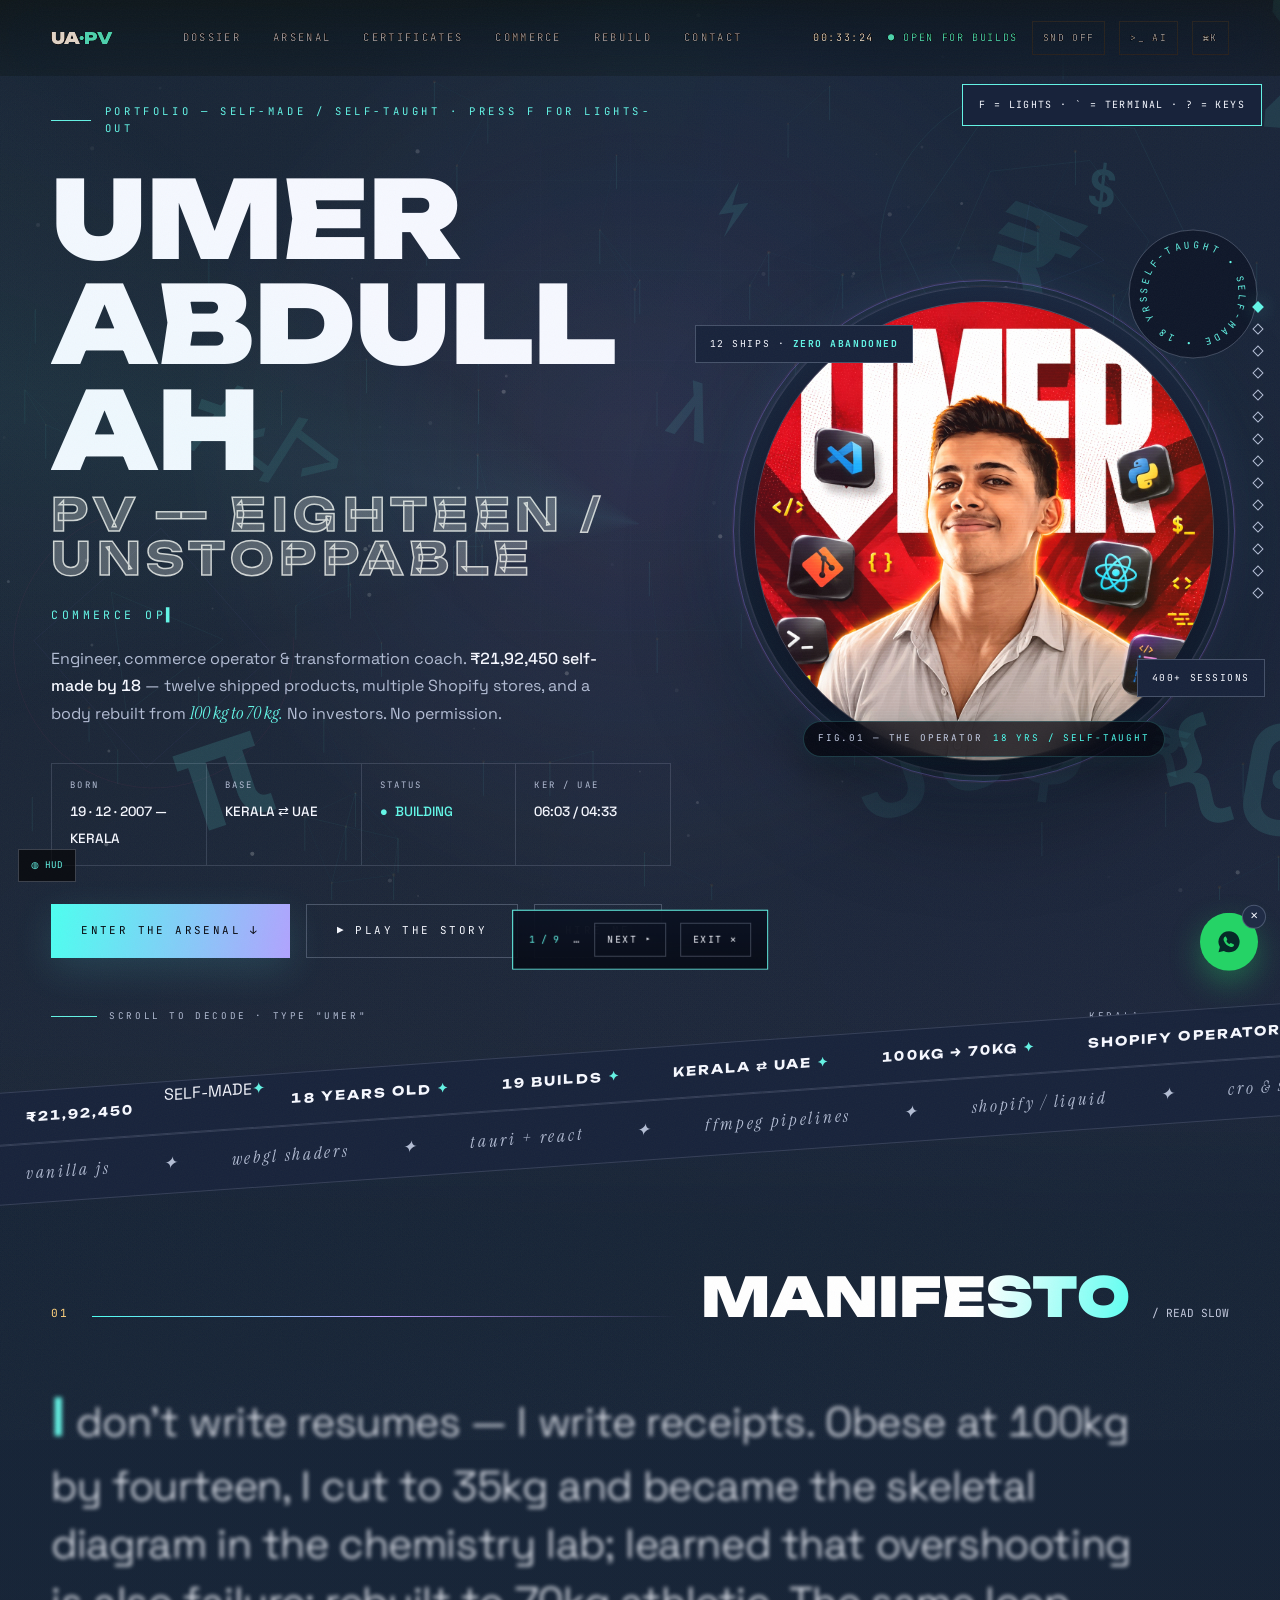
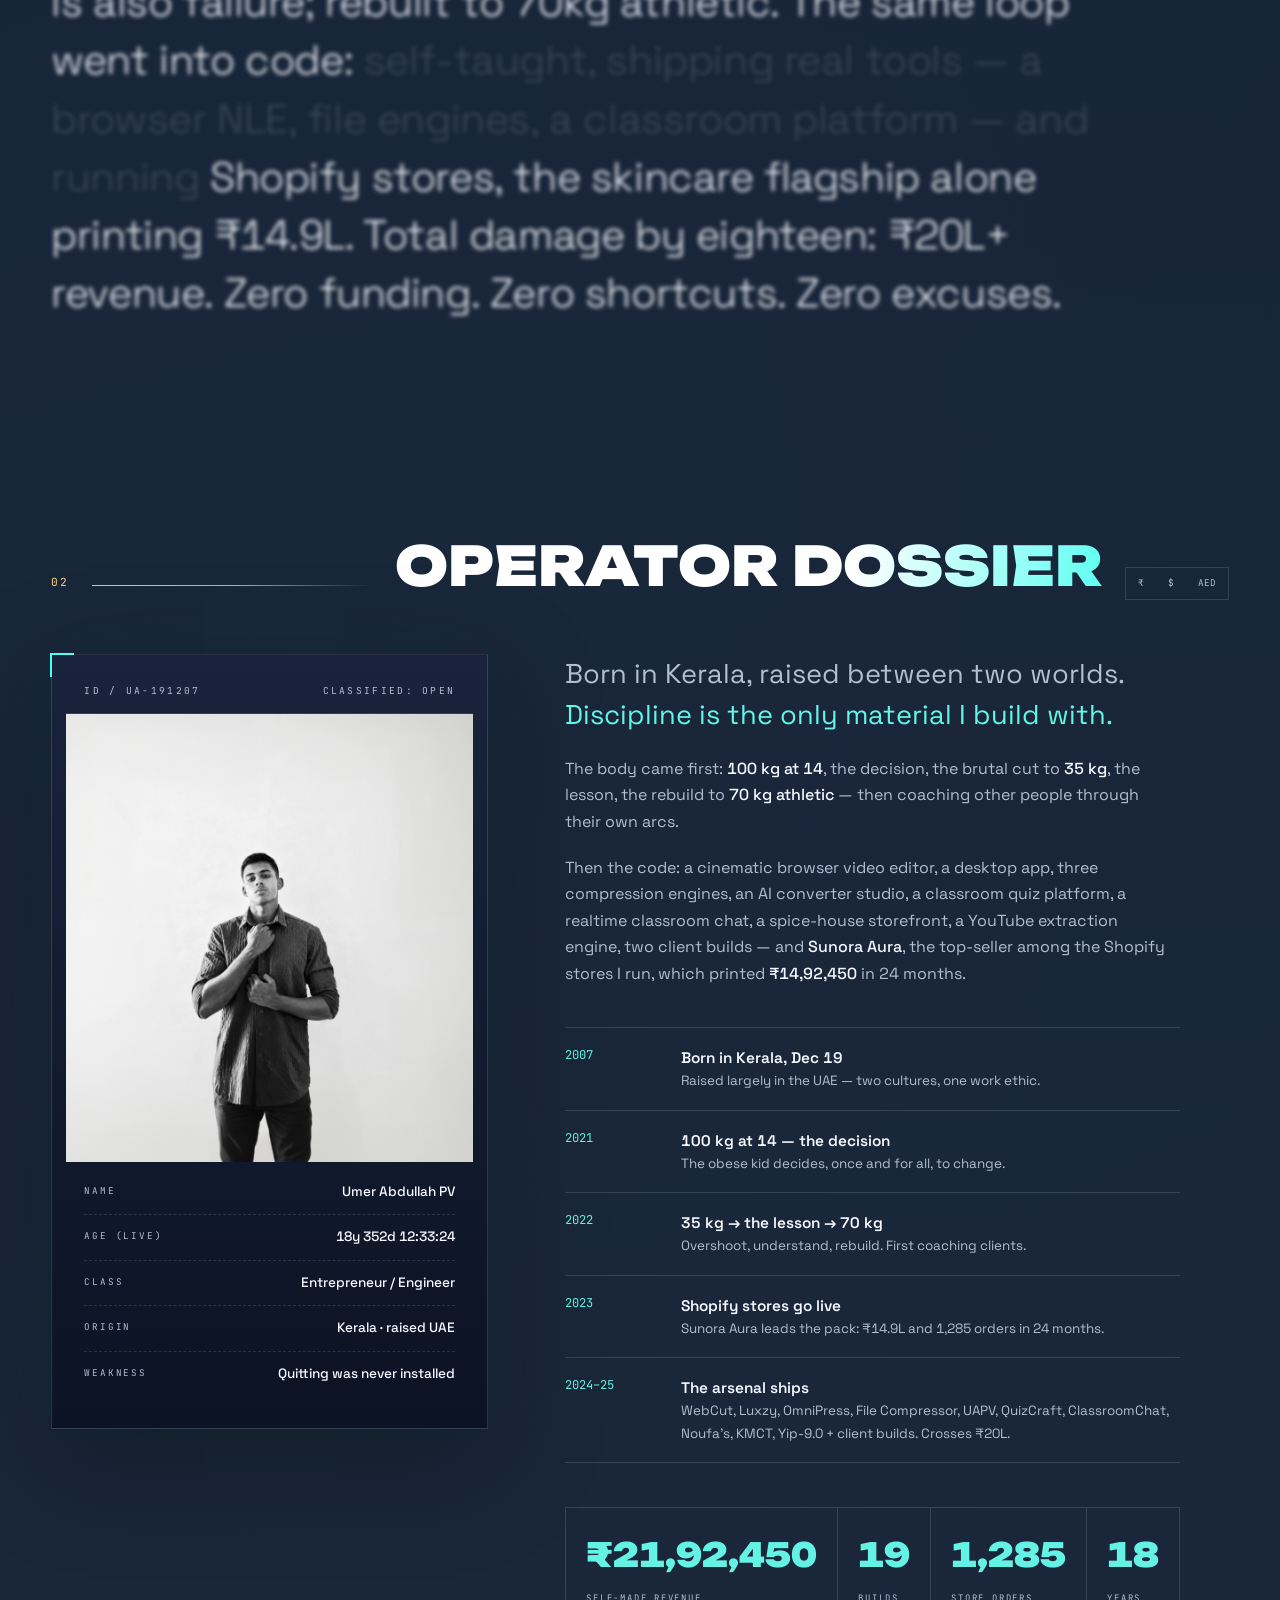
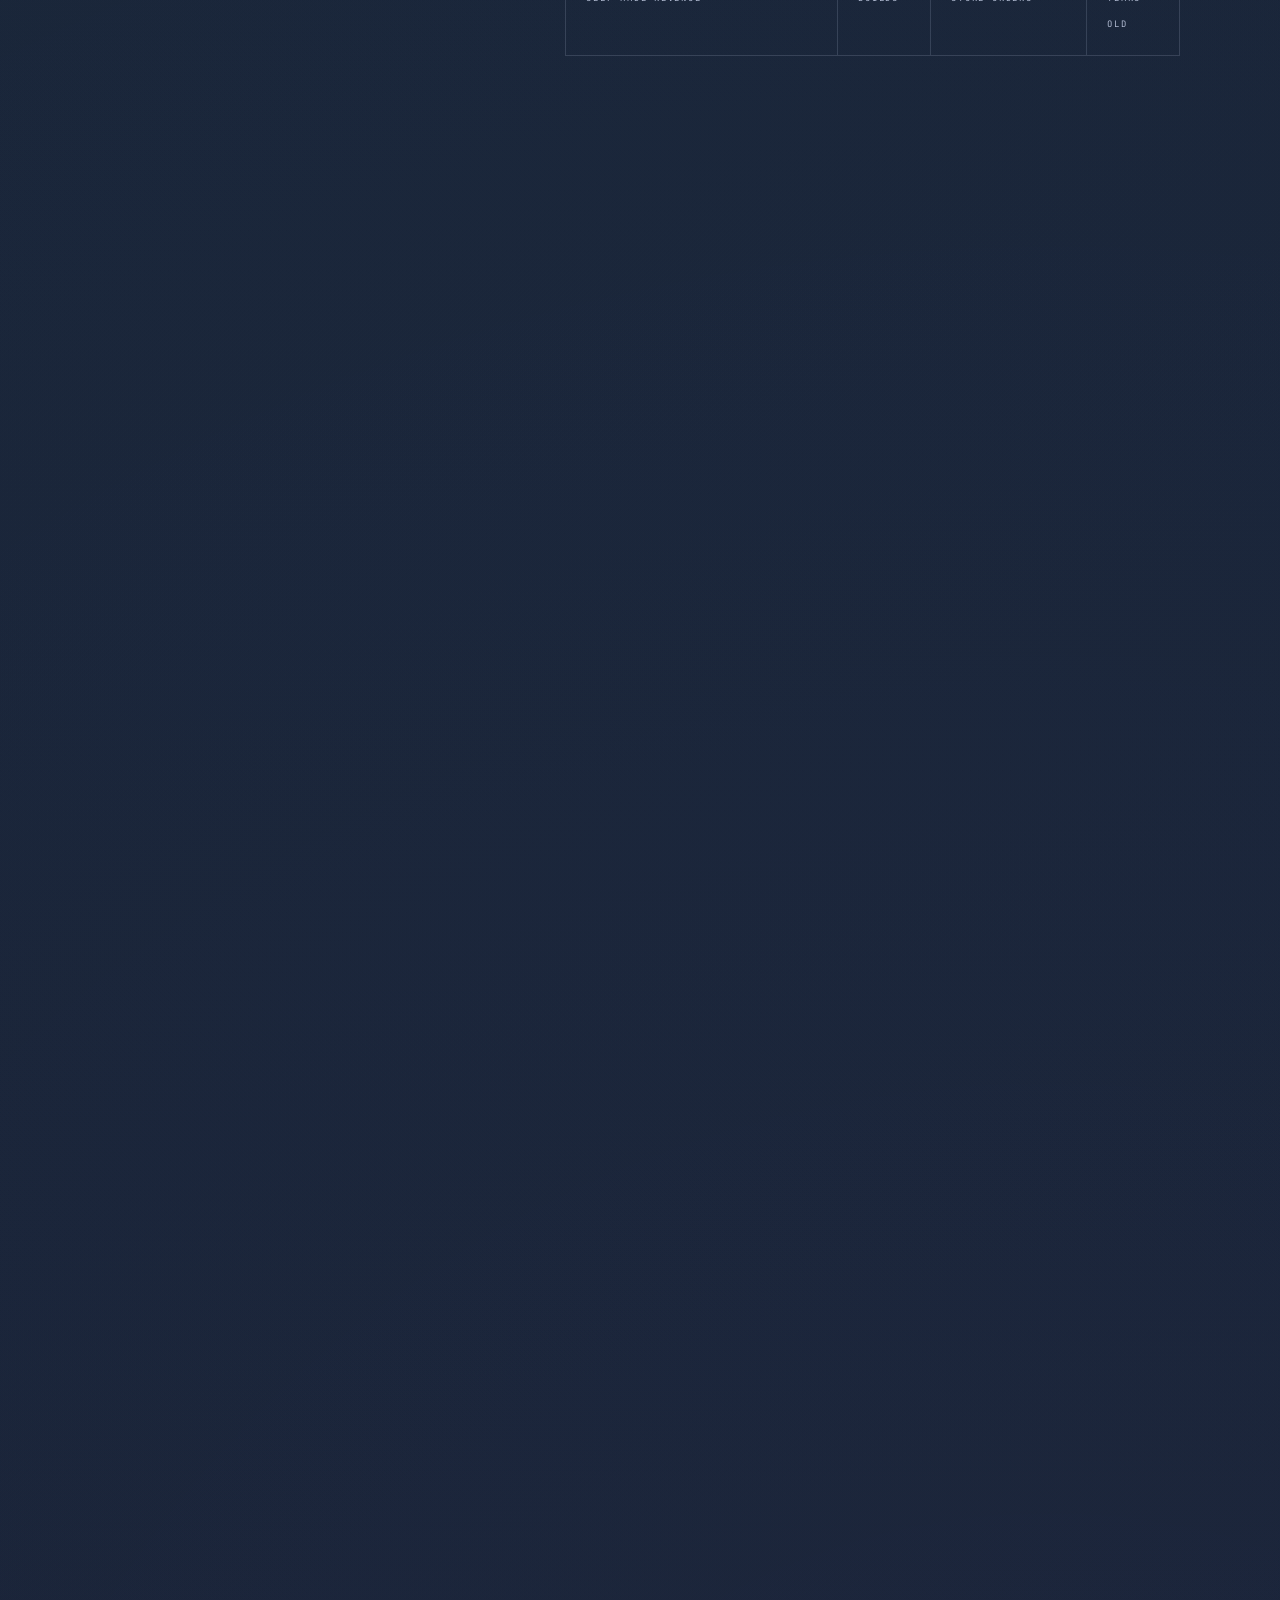
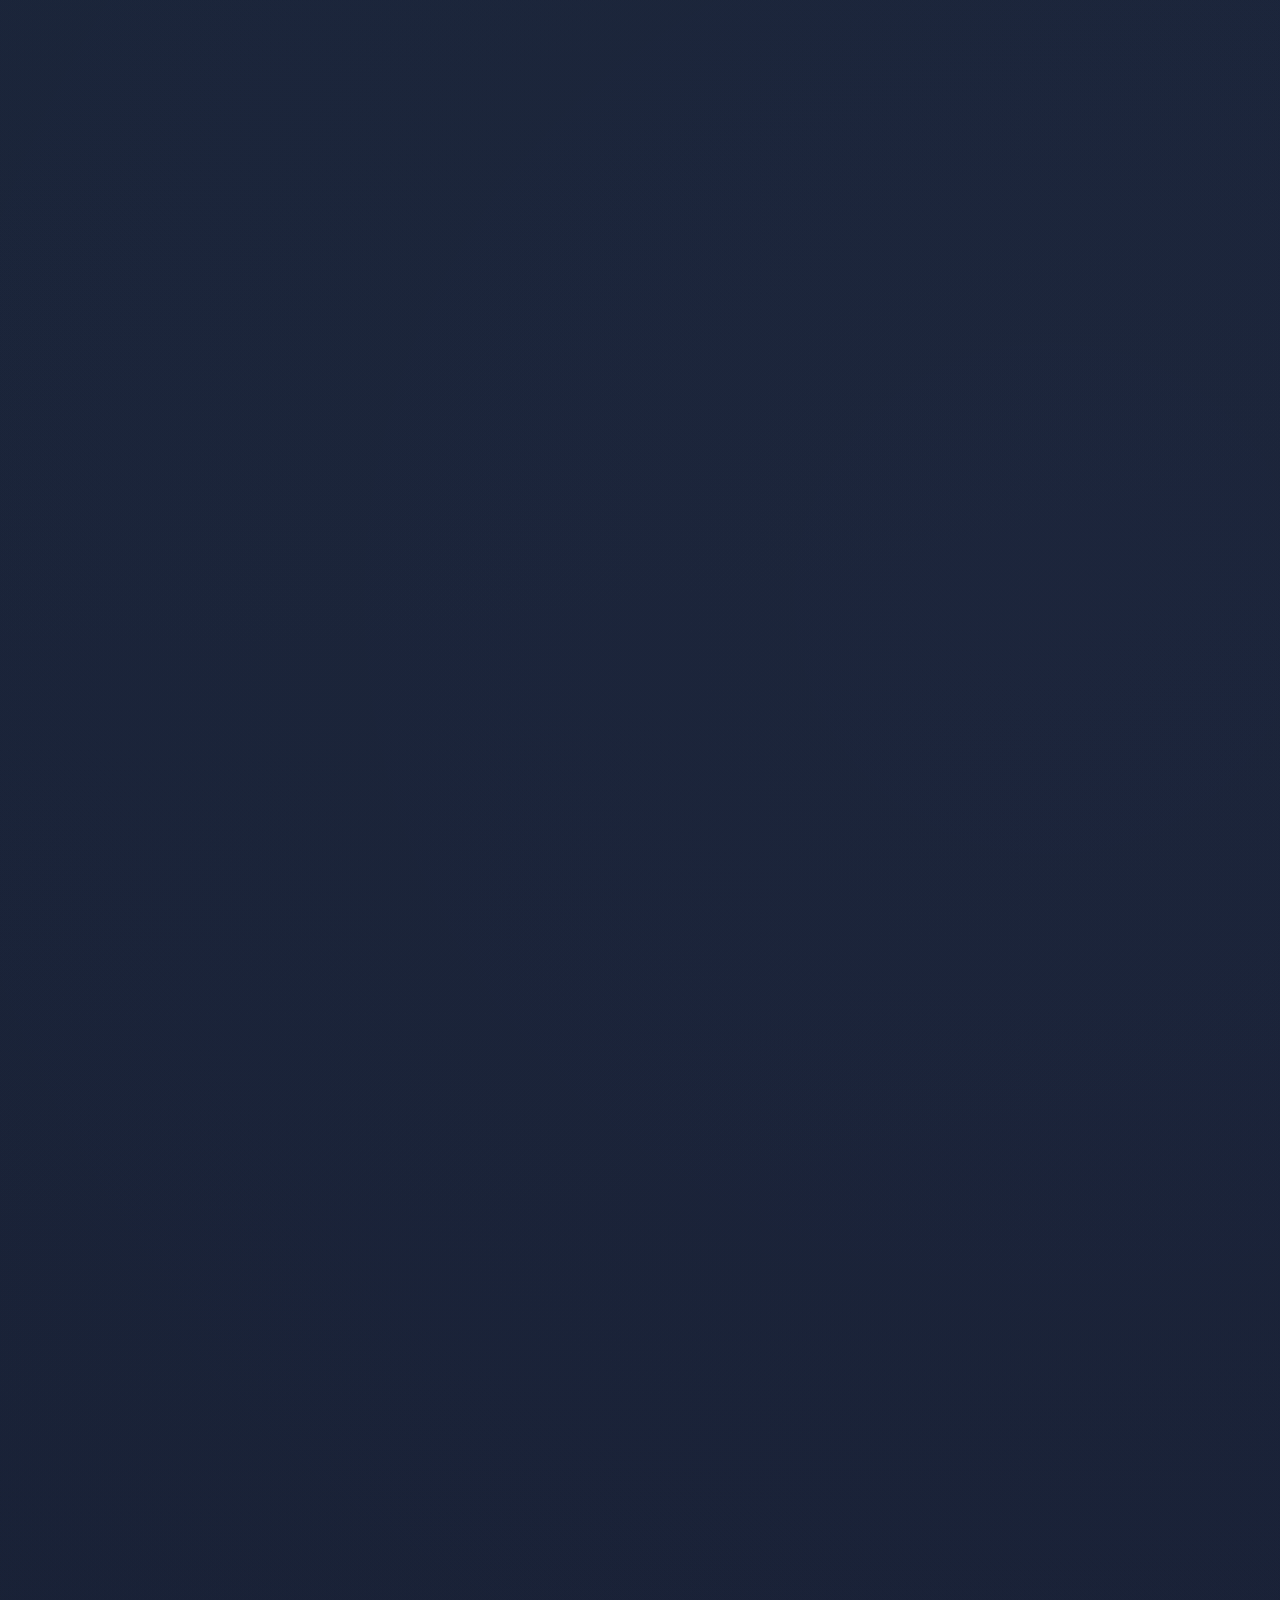
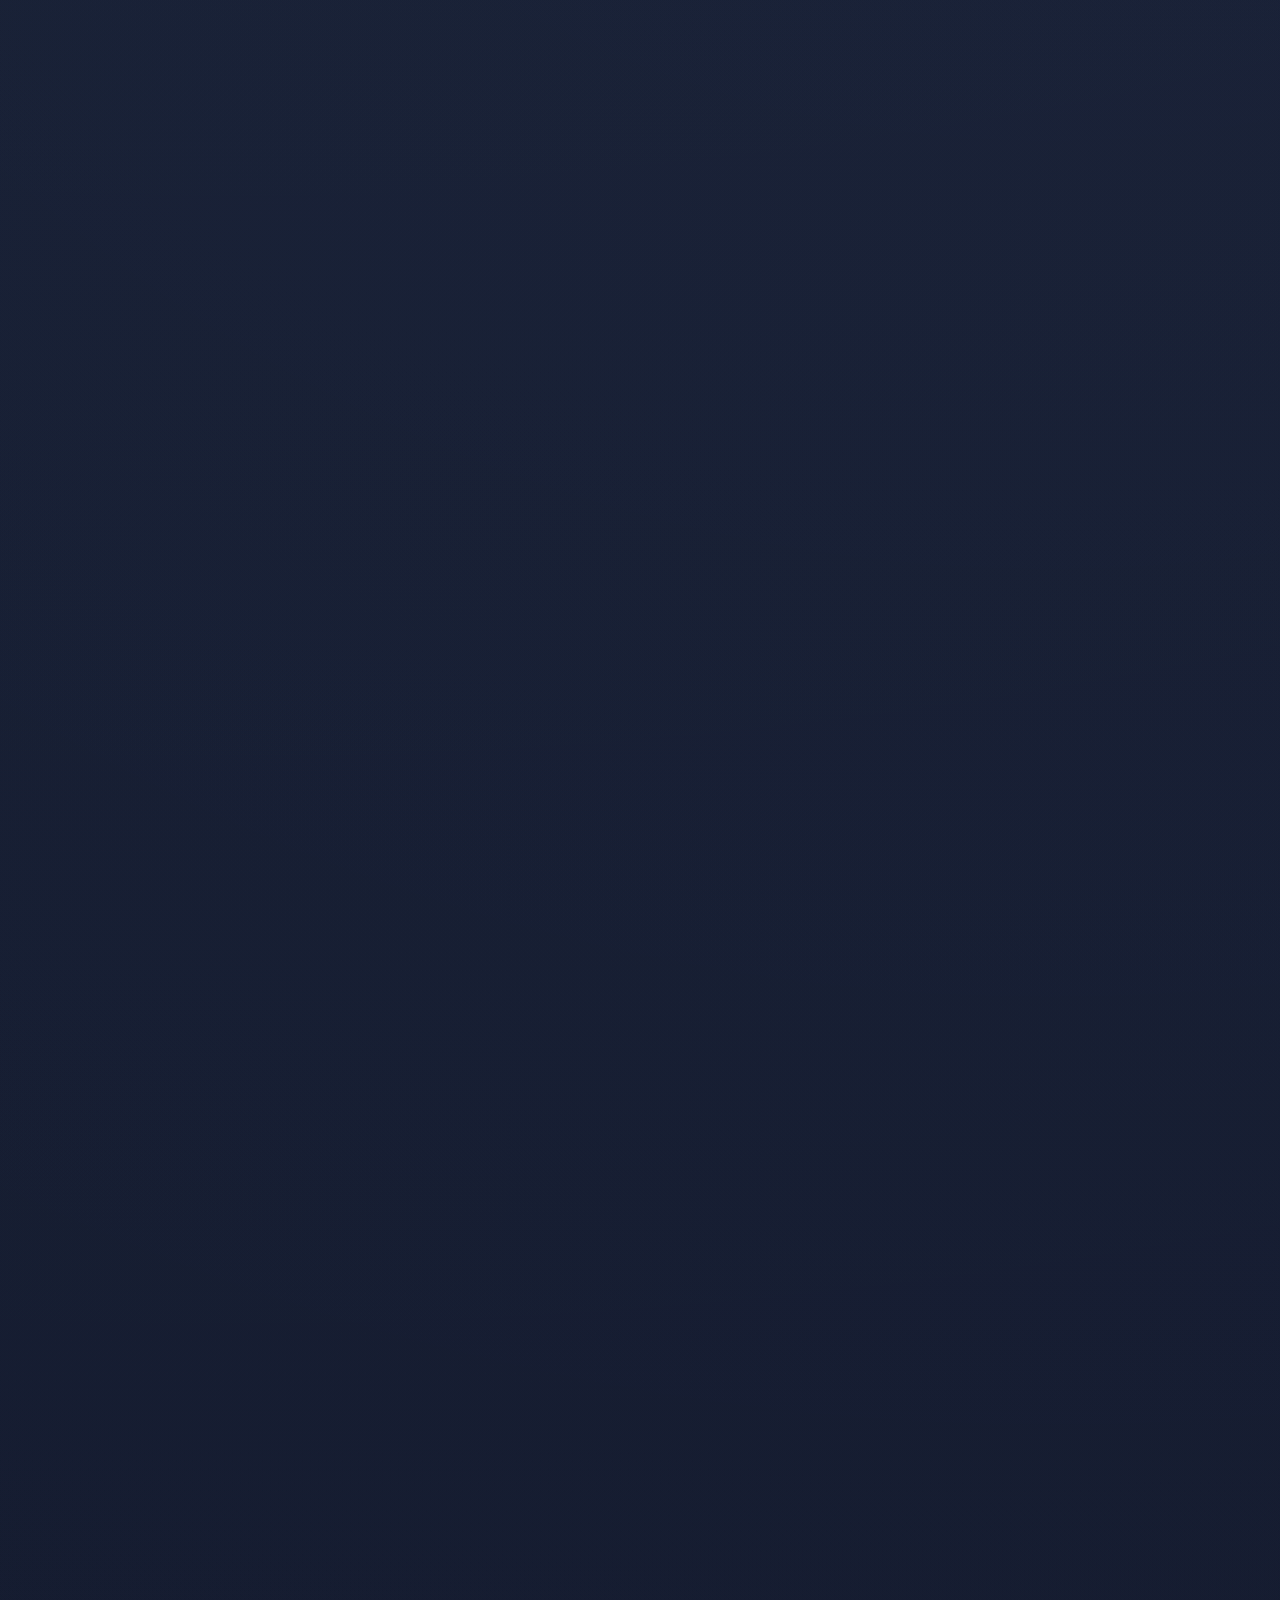
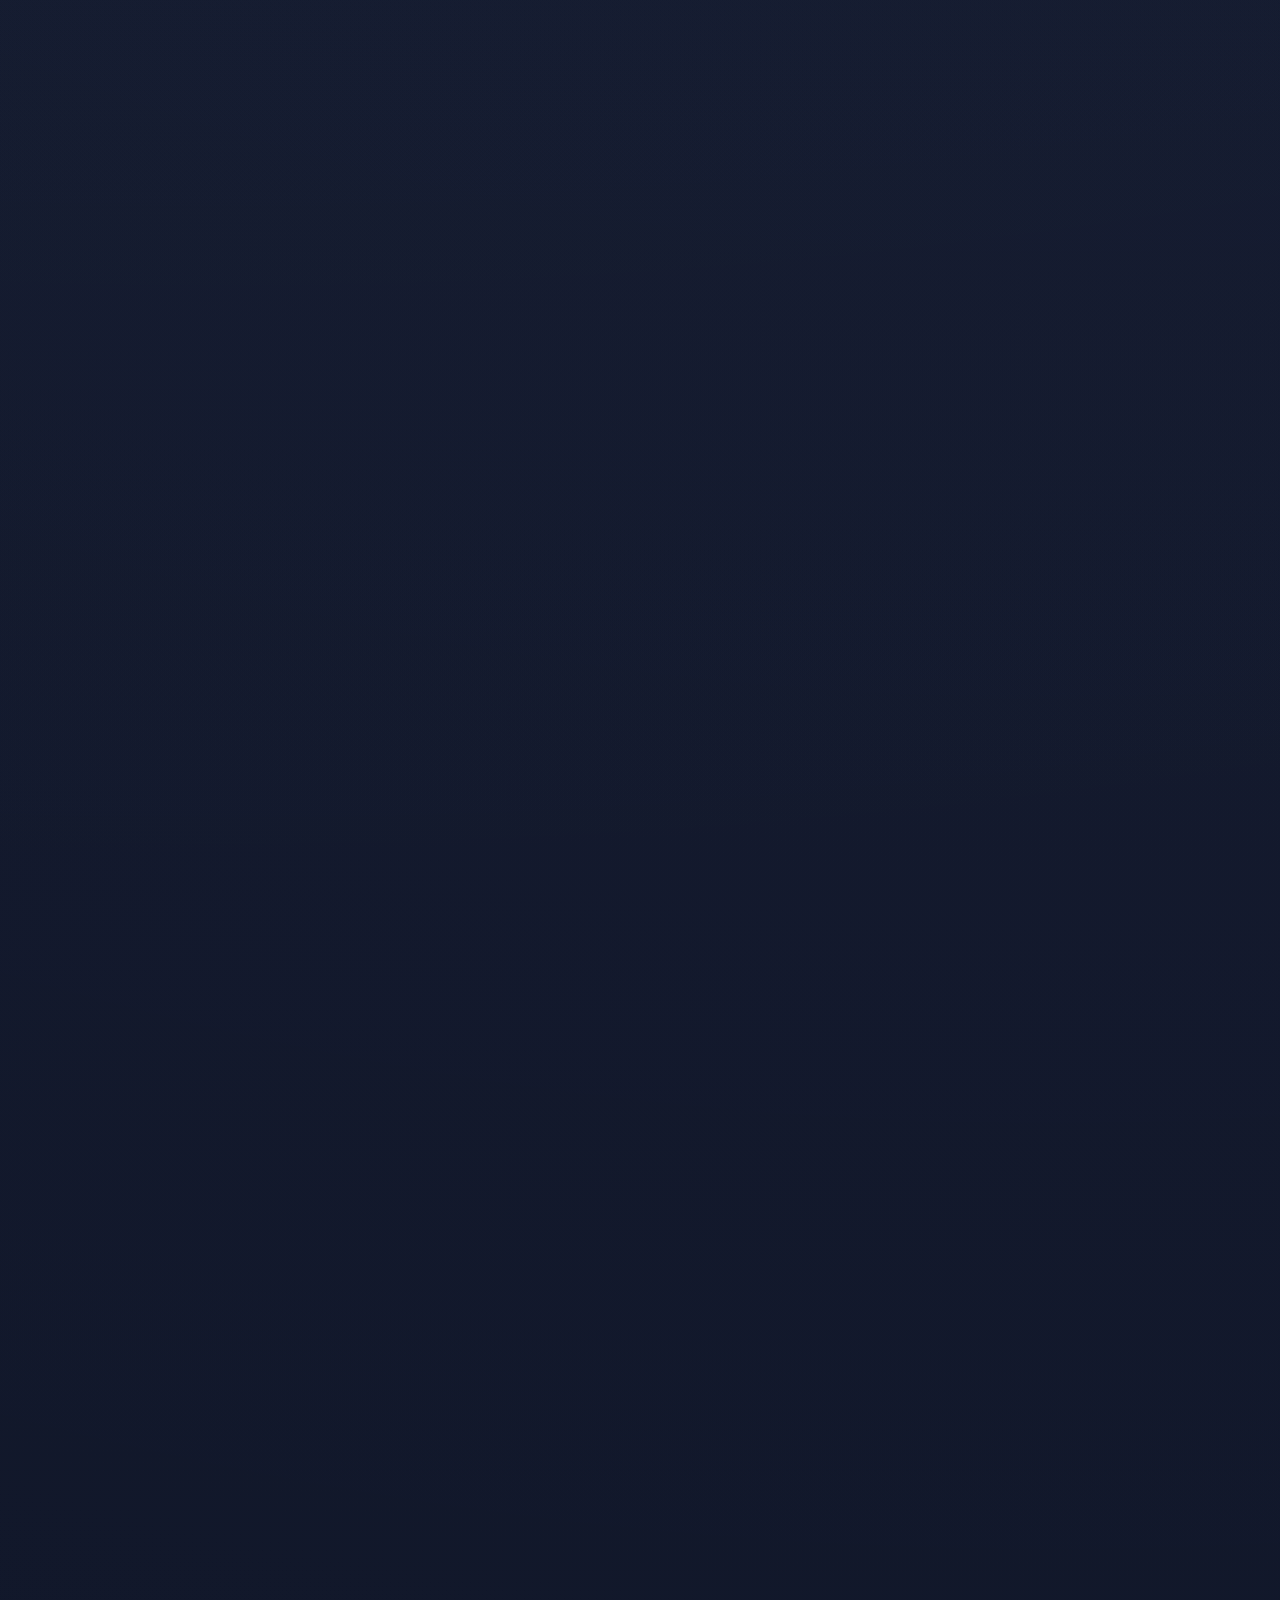
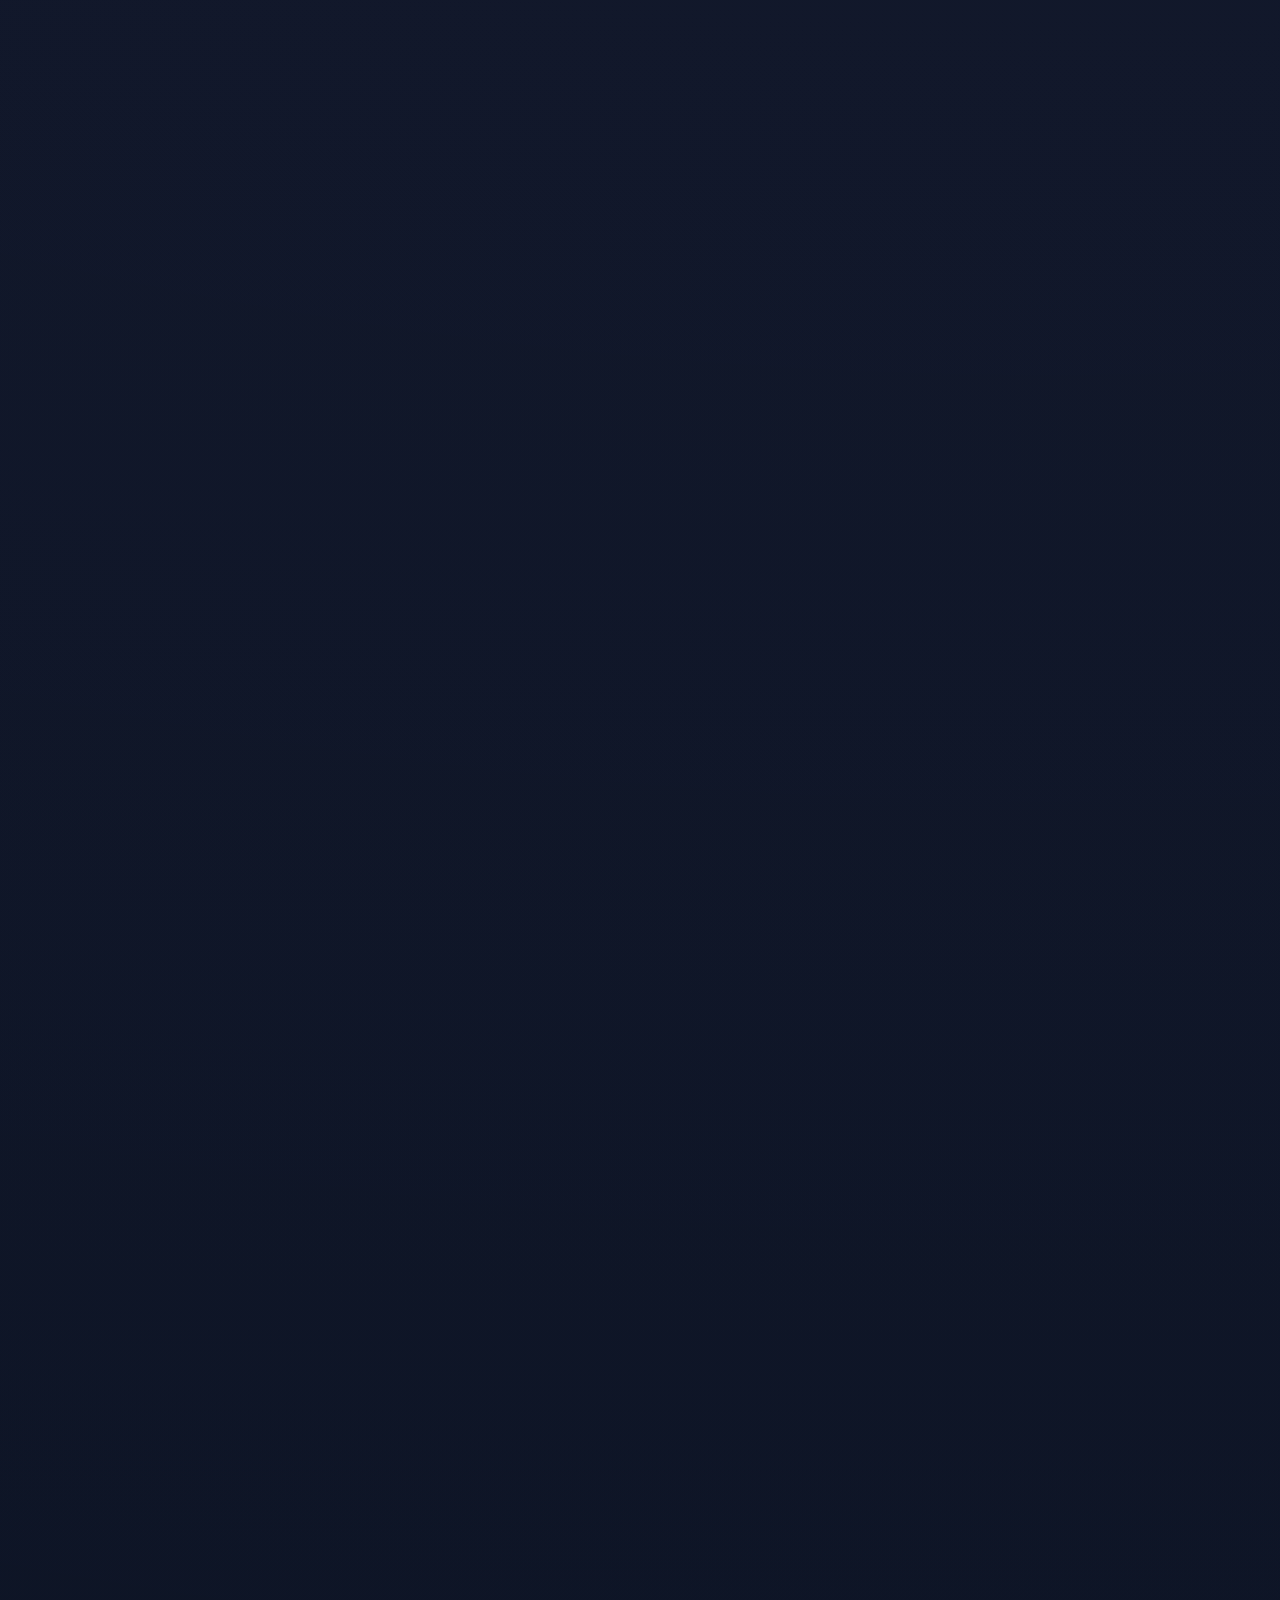
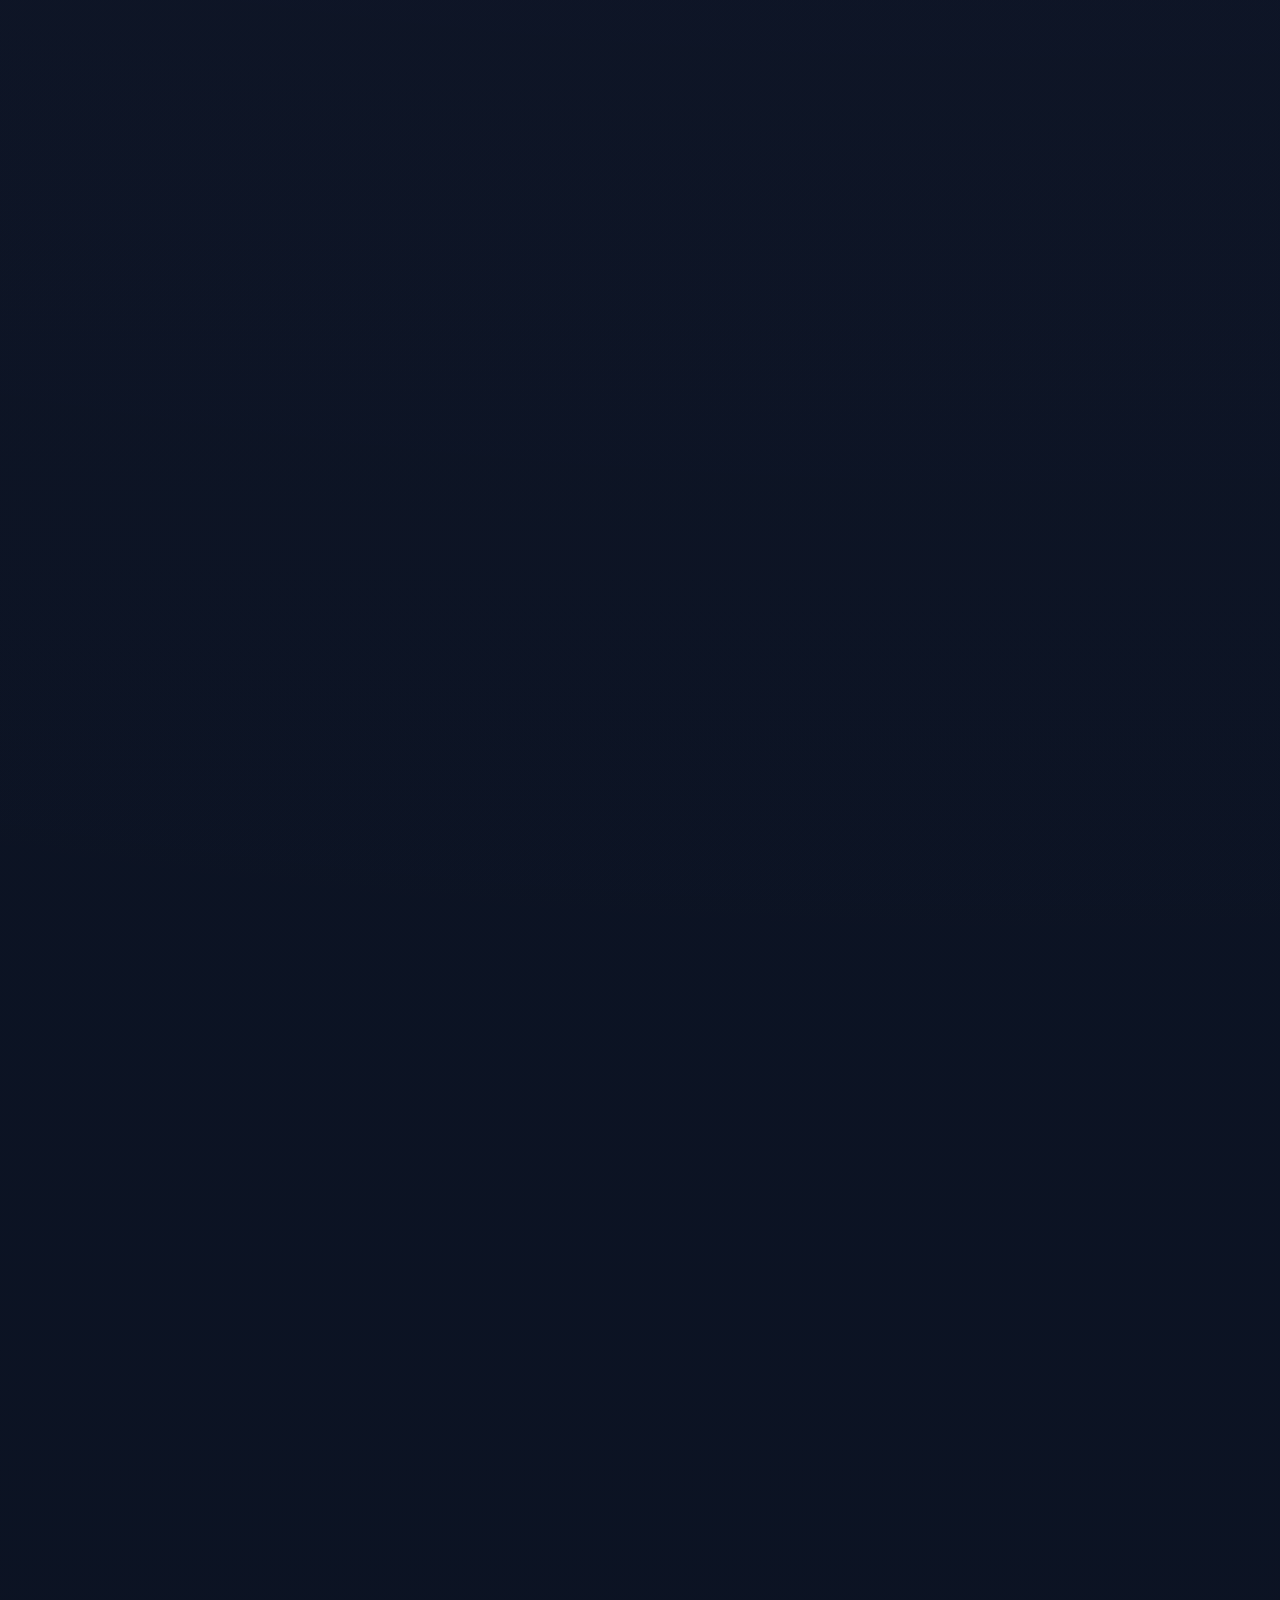
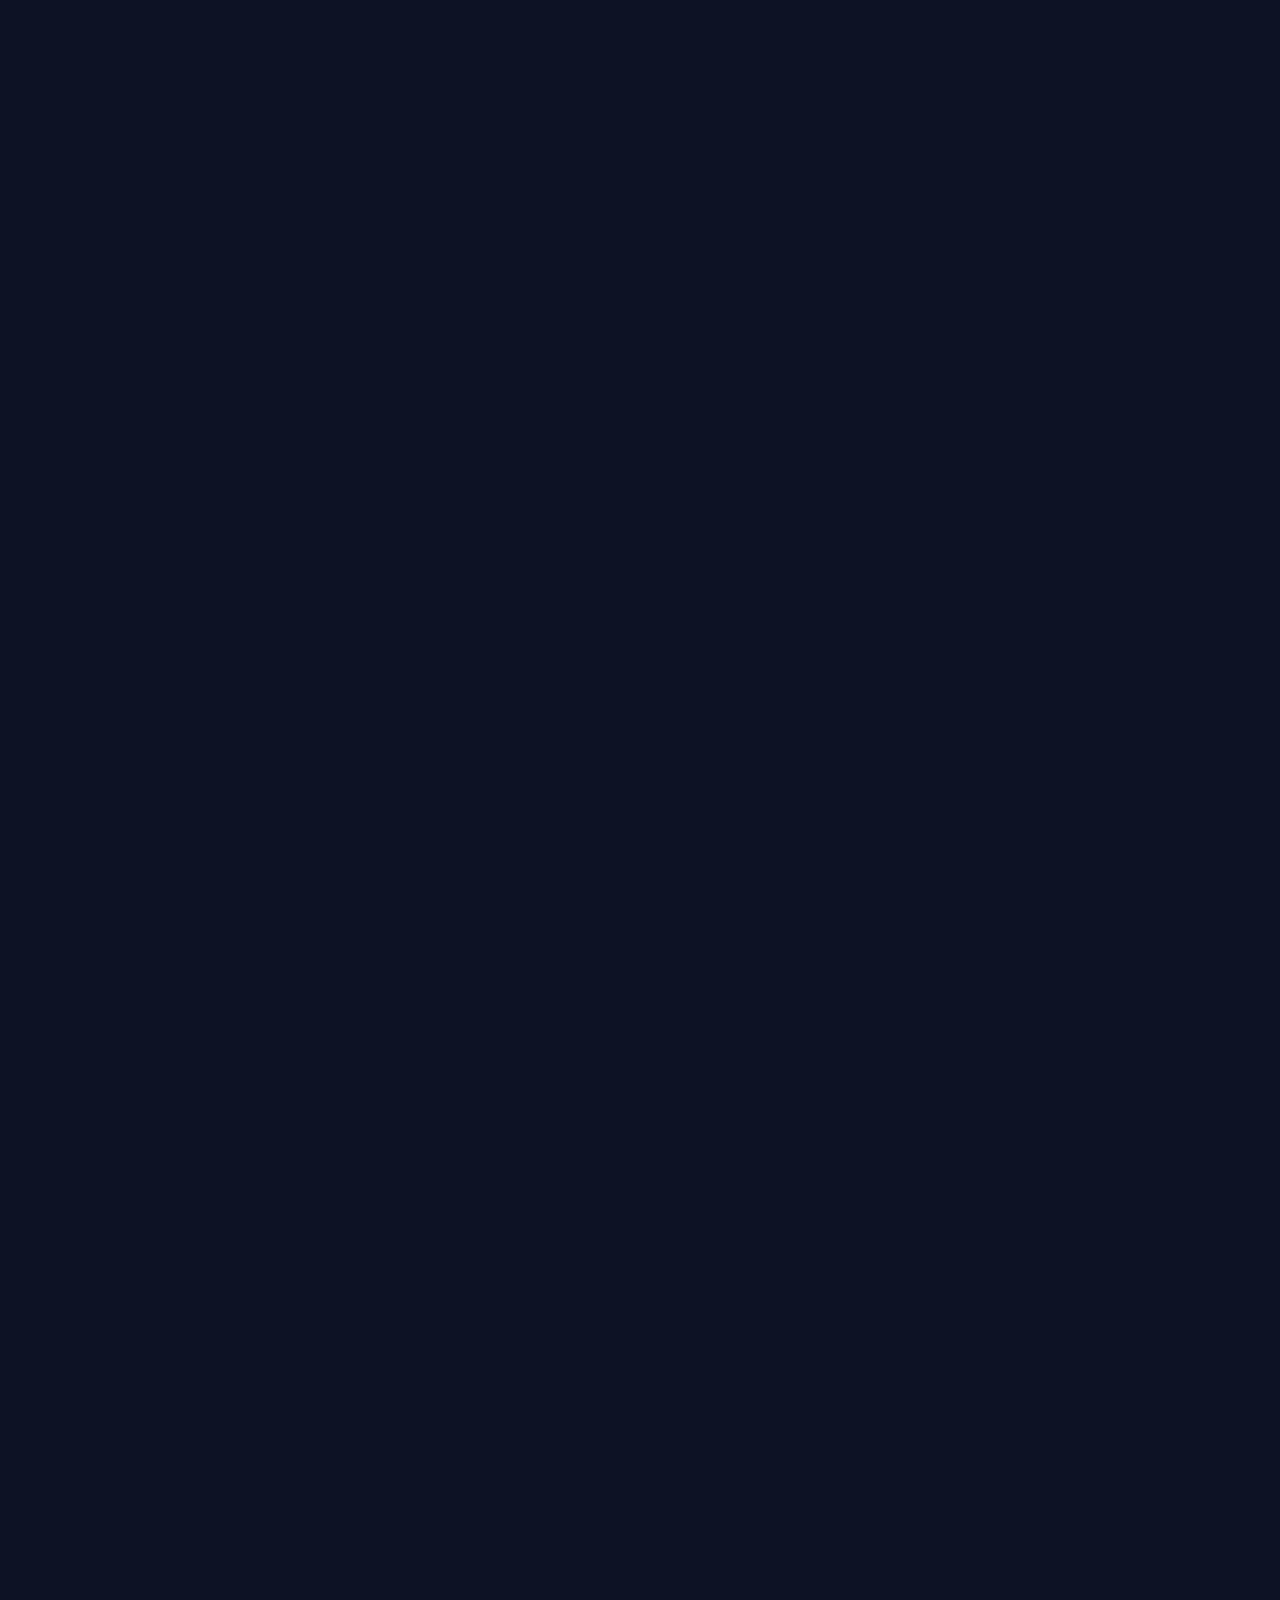
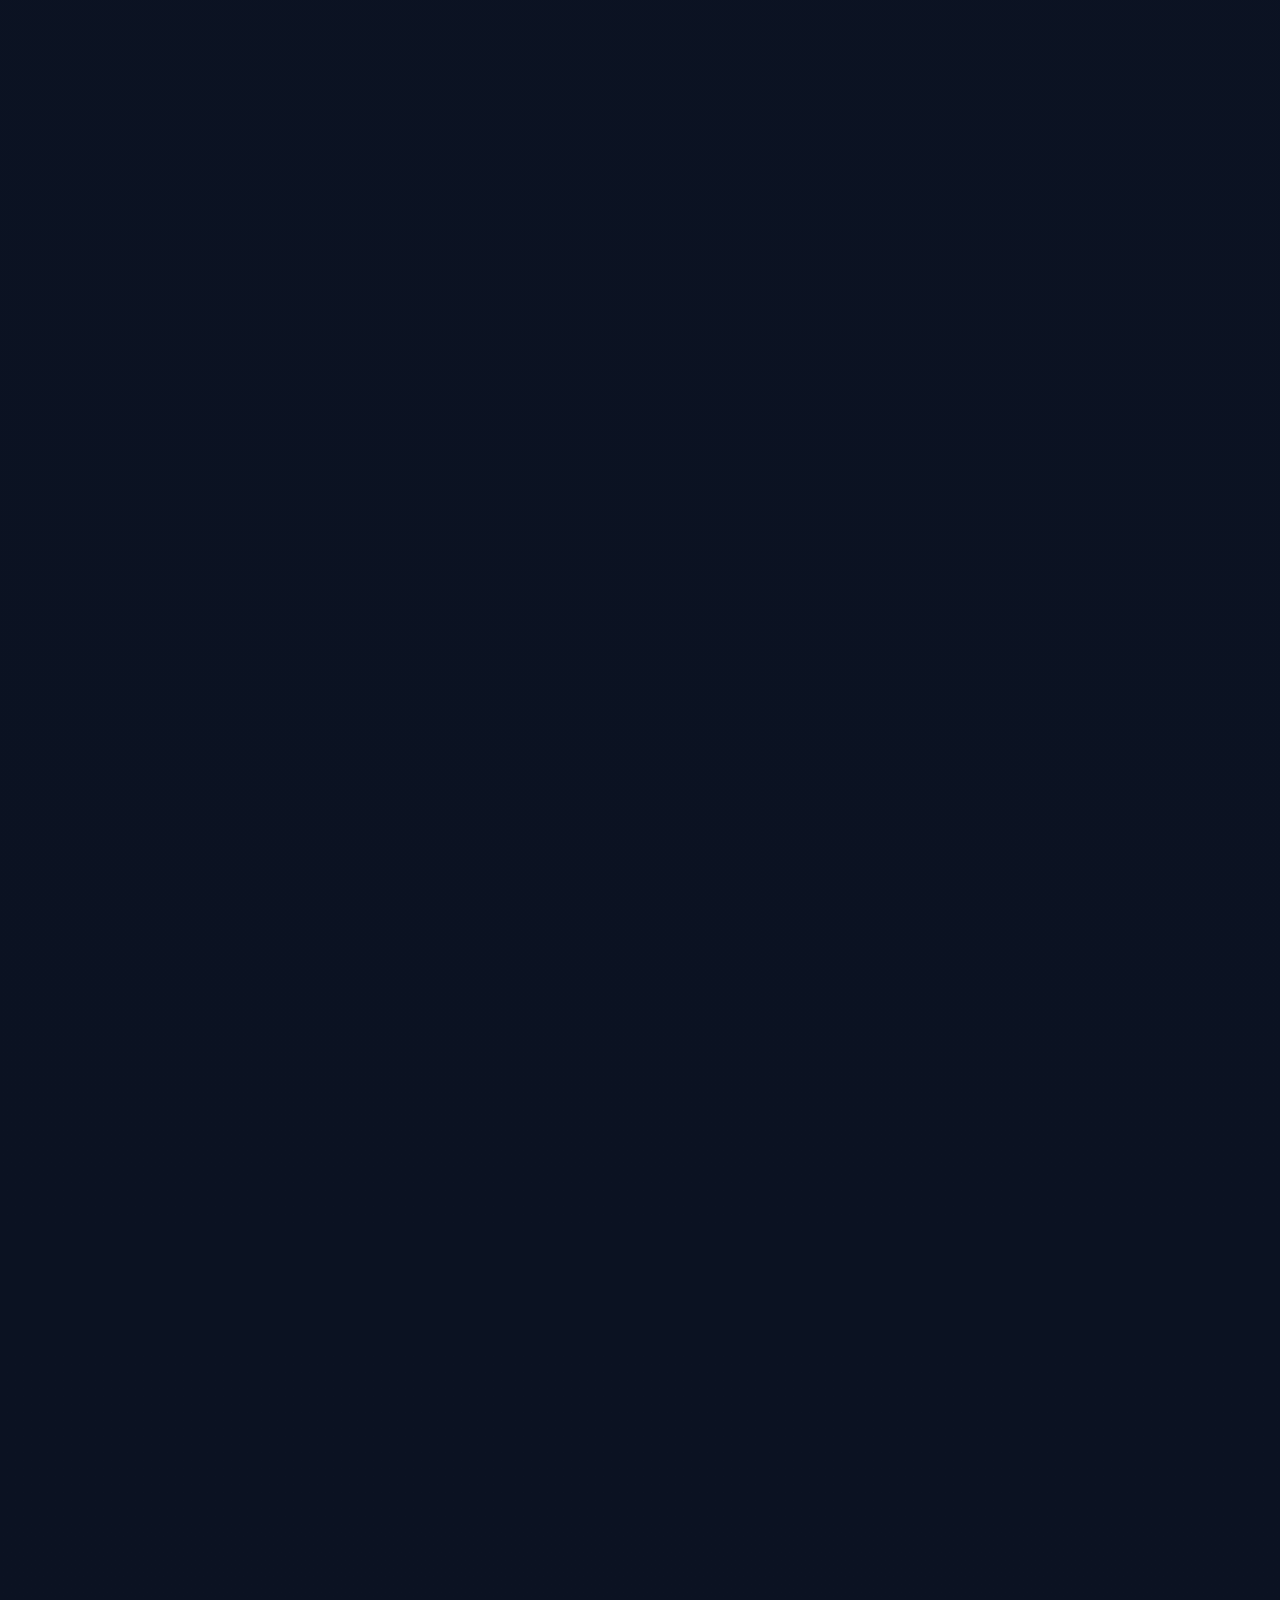
==== commit 0ca03f6e: "Add files via upload" ====
--- a/index.html
+++ b/index.html
@@ -2092,5 +2092,139 @@
   });
 })();
 </script>
+
+<style id="timeline-mobile-native-final">
+/* FINAL MOBILE TIMELINE: never rely on position:sticky. Native page scrolling
+   stays in charge; the timeline viewport is temporarily fixed only while the
+   section is being traversed. */
+@media (max-width:700px){
+  #life{
+    position:relative!important;
+    height:100vh!important;
+    min-height:100vh!important;
+    overflow:visible!important;
+    isolation:auto!important;
+    contain:none!important;
+  }
+  #life .tl-sticky{
+    position:absolute!important;
+    left:0!important;
+    top:0!important;
+    width:100%!important;
+    height:100svh!important;
+    min-height:100svh!important;
+    overflow:hidden!important;
+    display:flex!important;
+    align-items:center!important;
+    contain:none!important;
+    isolation:auto!important;
+    overscroll-behavior: auto!important;
+    touch-action:pan-y!important;
+  }
+  #life .tl-track{
+    transform:translate3d(0,0,0)!important;
+    transition:none!important;
+    will-change:transform!important;
+    backface-visibility:hidden!important;
+  }
+  #life .tl-item{
+    flex:0 0 82vw!important;
+    width:82vw!important;
+    min-width:82vw!important;
+    height:184px!important;
+    min-height:184px!important;
+    max-height:184px!important;
+    transform:none!important;
+    transition:none!important;
+  }
+}
+</style>
+<script id="timeline-mobile-native-final">
+(function(){
+  'use strict';
+  function ready(fn){
+    if(document.readyState==='loading')document.addEventListener('DOMContentLoaded',fn,{once:true});
+    else fn();
+  }
+  ready(function(){
+    var life=document.getElementById('life');
+    var sticky=life&&life.querySelector('.tl-sticky');
+    var oldTrack=life&&life.querySelector('#tlTrack');
+    if(!life||!sticky||!oldTrack)return;
+
+    /* Detach the track from every previous experimental scroll handler.
+       Those handlers retain the old node, so they can no longer fight this
+       controller. */
+    var track=oldTrack.cloneNode(true);
+    oldTrack.replaceWith(track);
+
+    var raf=0, topY=0, travel=0, vh=0, sectionH=0, measured=false;
+    var ticking=false;
+    function clamp(v,a,b){return Math.max(a,Math.min(b,v));}
+
+    function measure(){
+      if(!life||!sticky||!track)return;
+      var wasFixed=sticky.getAttribute('data-mobile-fixed')==='1';
+      if(wasFixed){
+        sticky.style.position='absolute';
+        sticky.removeAttribute('data-mobile-fixed');
+      }
+      track.style.setProperty('transform','translate3d(0,0,0)','important');
+      vh=Math.max(1,window.innerHeight||document.documentElement.clientHeight||1);
+      var width=Math.max(1,window.innerWidth||document.documentElement.clientWidth||1);
+      travel=Math.max(0,track.scrollWidth-width);
+      sectionH=vh+travel;
+      life.style.setProperty('height',sectionH+'px','important');
+      sticky.style.setProperty('height',vh+'px','important');
+      topY=life.getBoundingClientRect().top+(window.scrollY||window.pageYOffset||0);
+      measured=true;
+      render(true);
+    }
+
+    function render(force){
+      raf=0;
+      if(!measured)return;
+      var y=window.scrollY||window.pageYOffset||0;
+      var local=y-topY;
+      var active=local>0 && local<travel;
+      var x=clamp(local,0,travel);
+
+      if(active){
+        if(sticky.getAttribute('data-mobile-fixed')!=='1'){
+          sticky.style.setProperty('position','fixed','important');
+          sticky.style.setProperty('left','0','important');
+          sticky.style.setProperty('top','0','important');
+          sticky.style.setProperty('width','100%','important');
+          sticky.setAttribute('data-mobile-fixed','1');
+        }
+      }else{
+        if(sticky.getAttribute('data-mobile-fixed')==='1'){
+          sticky.style.setProperty('position','absolute','important');
+          sticky.removeAttribute('data-mobile-fixed');
+        }
+        sticky.style.setProperty('left','0','important');
+        sticky.style.setProperty('width','100%','important');
+        sticky.style.setProperty('top',(local<=0?0:travel)+'px','important');
+      }
+      track.style.setProperty('transform','translate3d('+(-x).toFixed(2)+'px,0,0)','important');
+    }
+
+    function schedule(){if(!raf)raf=requestAnimationFrame(render);}
+    function resize(){measure();}
+
+    measure();
+    window.addEventListener('scroll',schedule,{passive:true});
+    window.addEventListener('resize',resize,{passive:true});
+    if(window.visualViewport)window.visualViewport.addEventListener('resize',resize,{passive:true});
+    if(document.fonts&&document.fonts.ready)document.fonts.ready.then(measure);
+    if(window.ResizeObserver){
+      var ro=new ResizeObserver(function(){measure();});
+      ro.observe(track);
+    }
+    window.addEventListener('orientationchange',function(){setTimeout(measure,80)},{passive:true});
+    requestAnimationFrame(measure);
+  });
+})();
+</script>
 </body>
 </html>
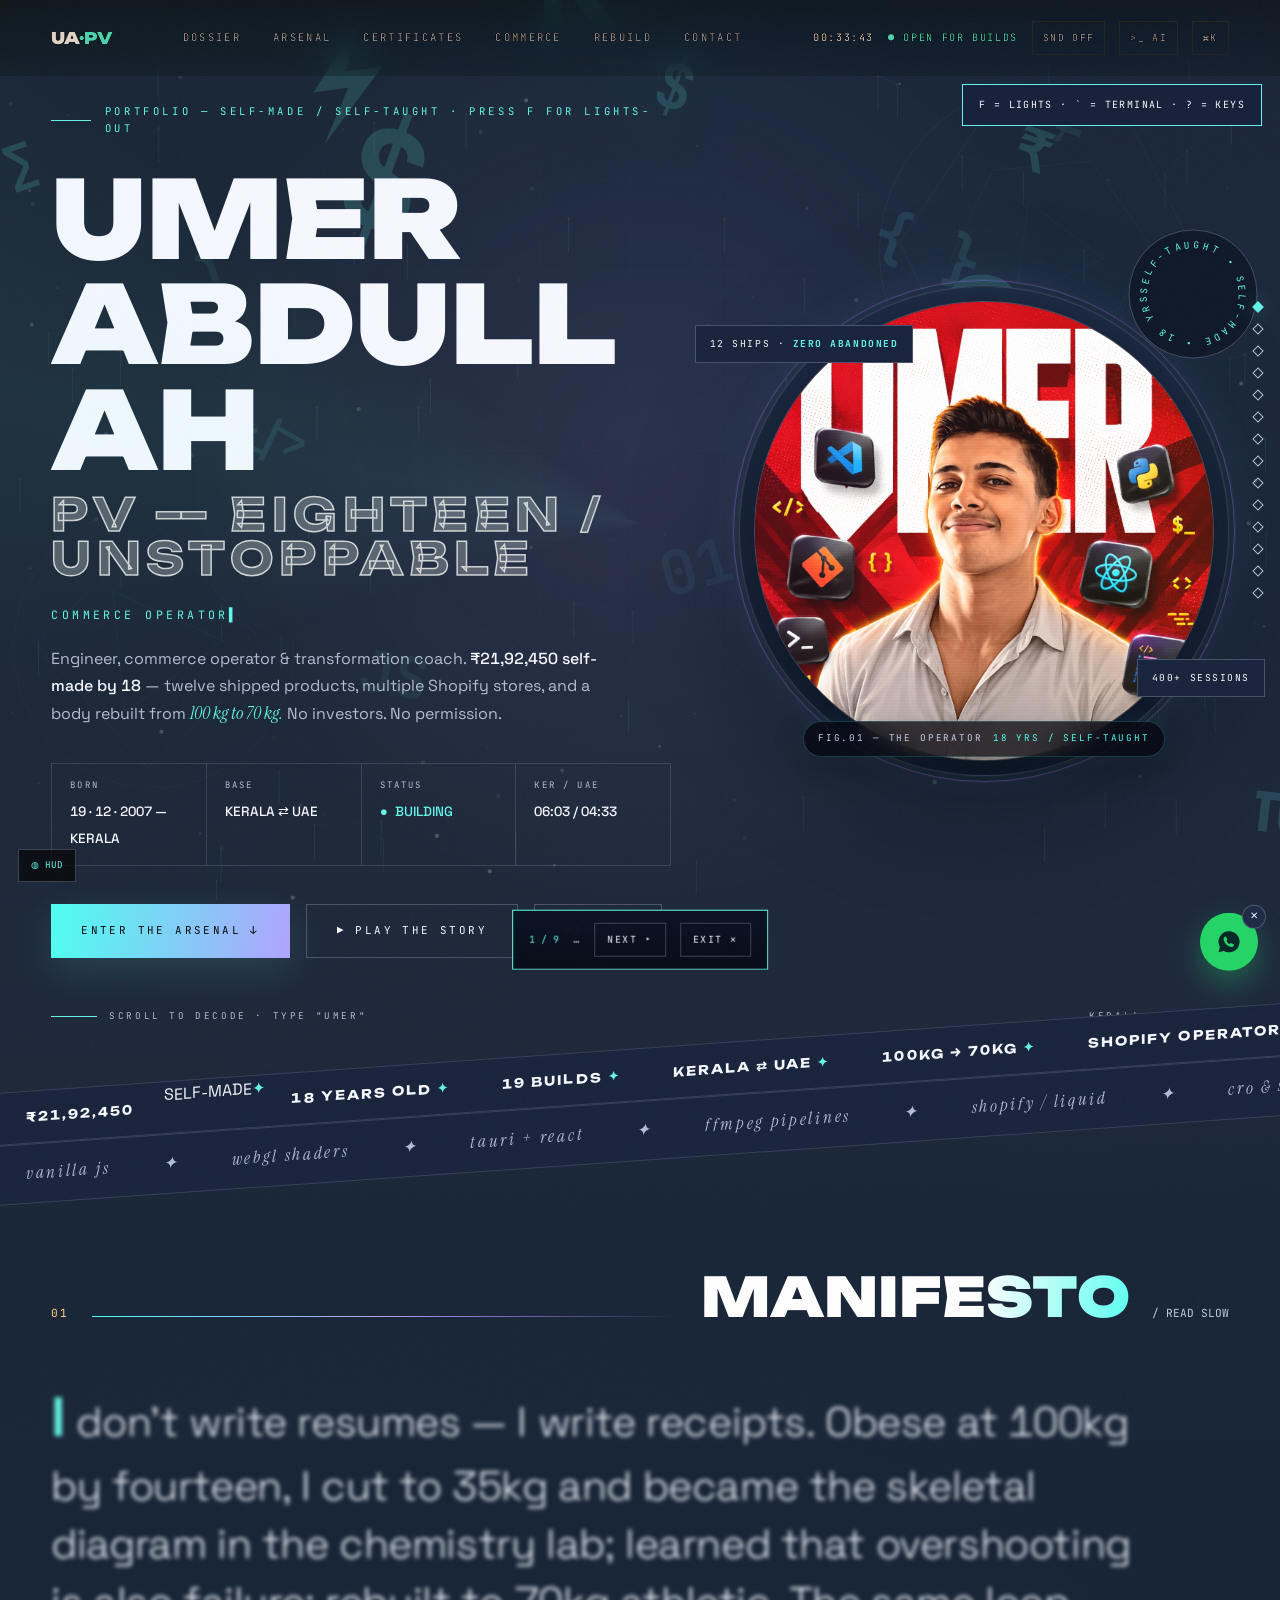
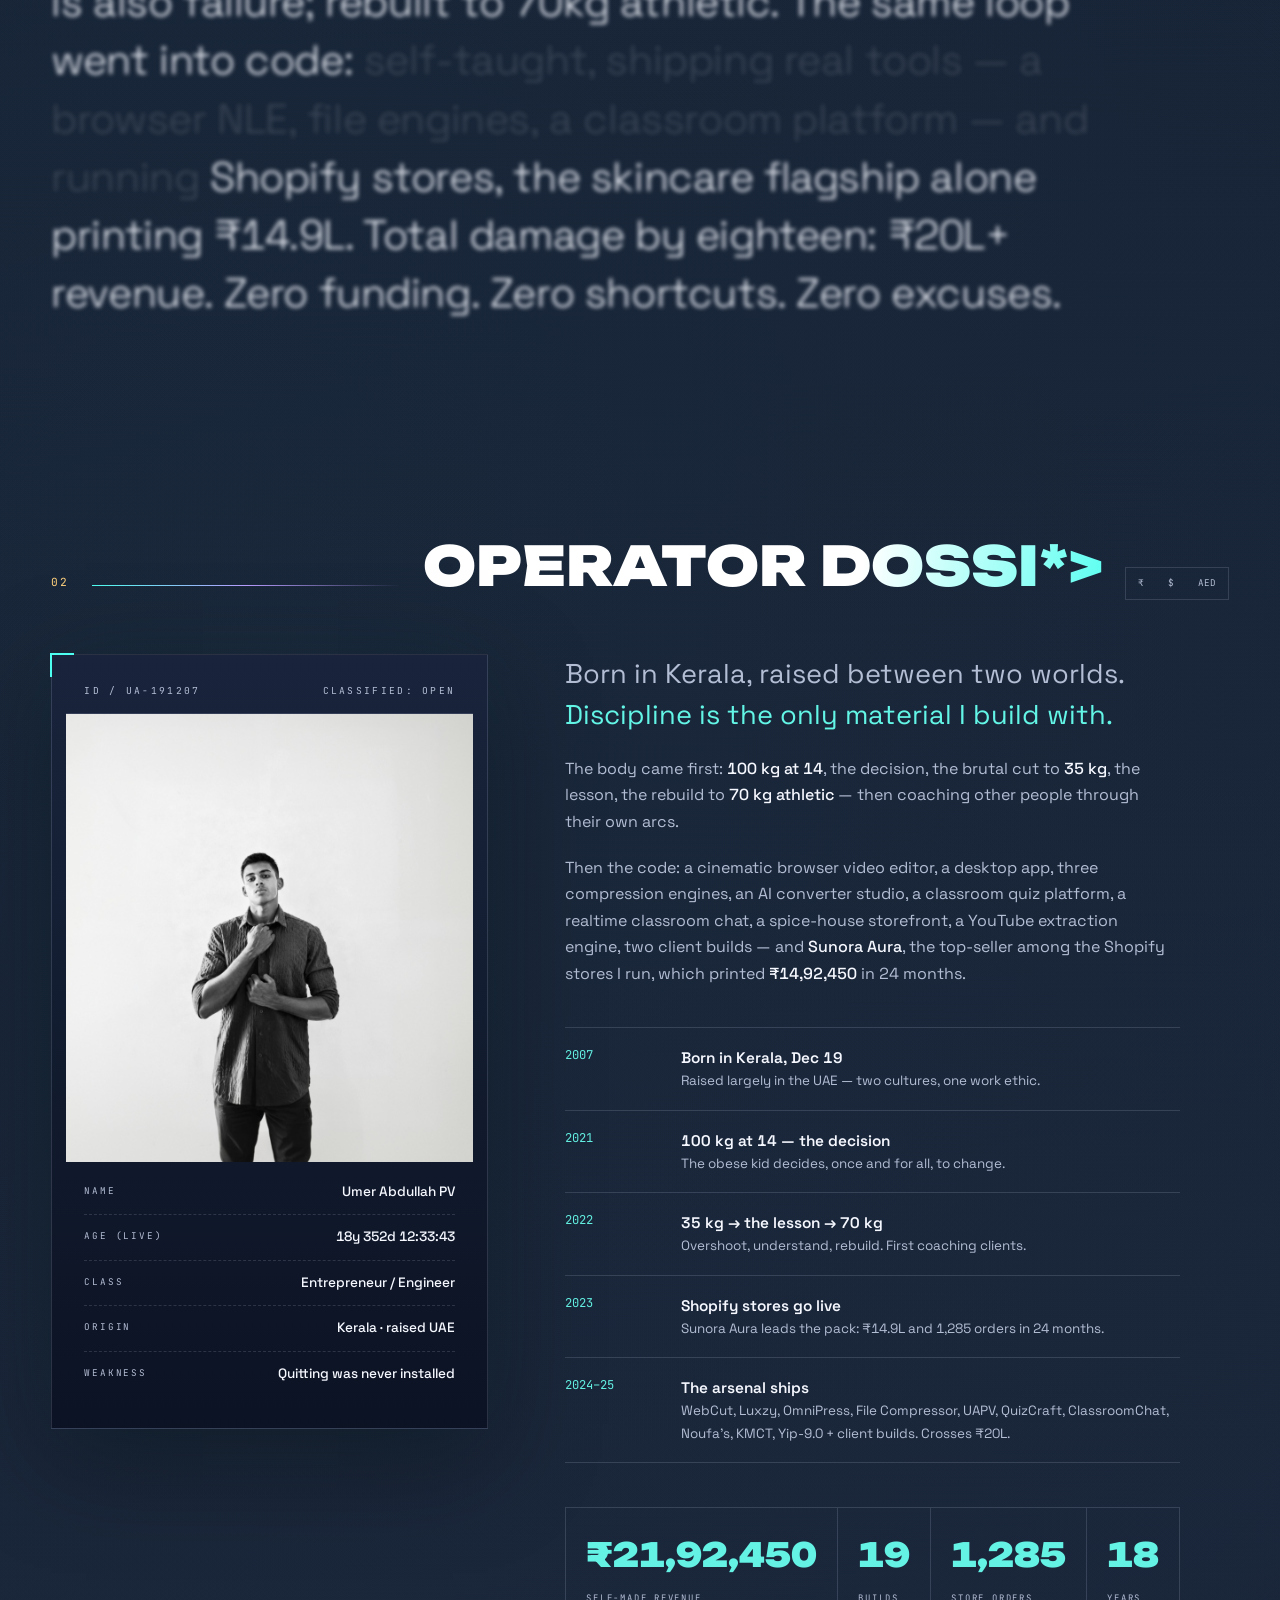
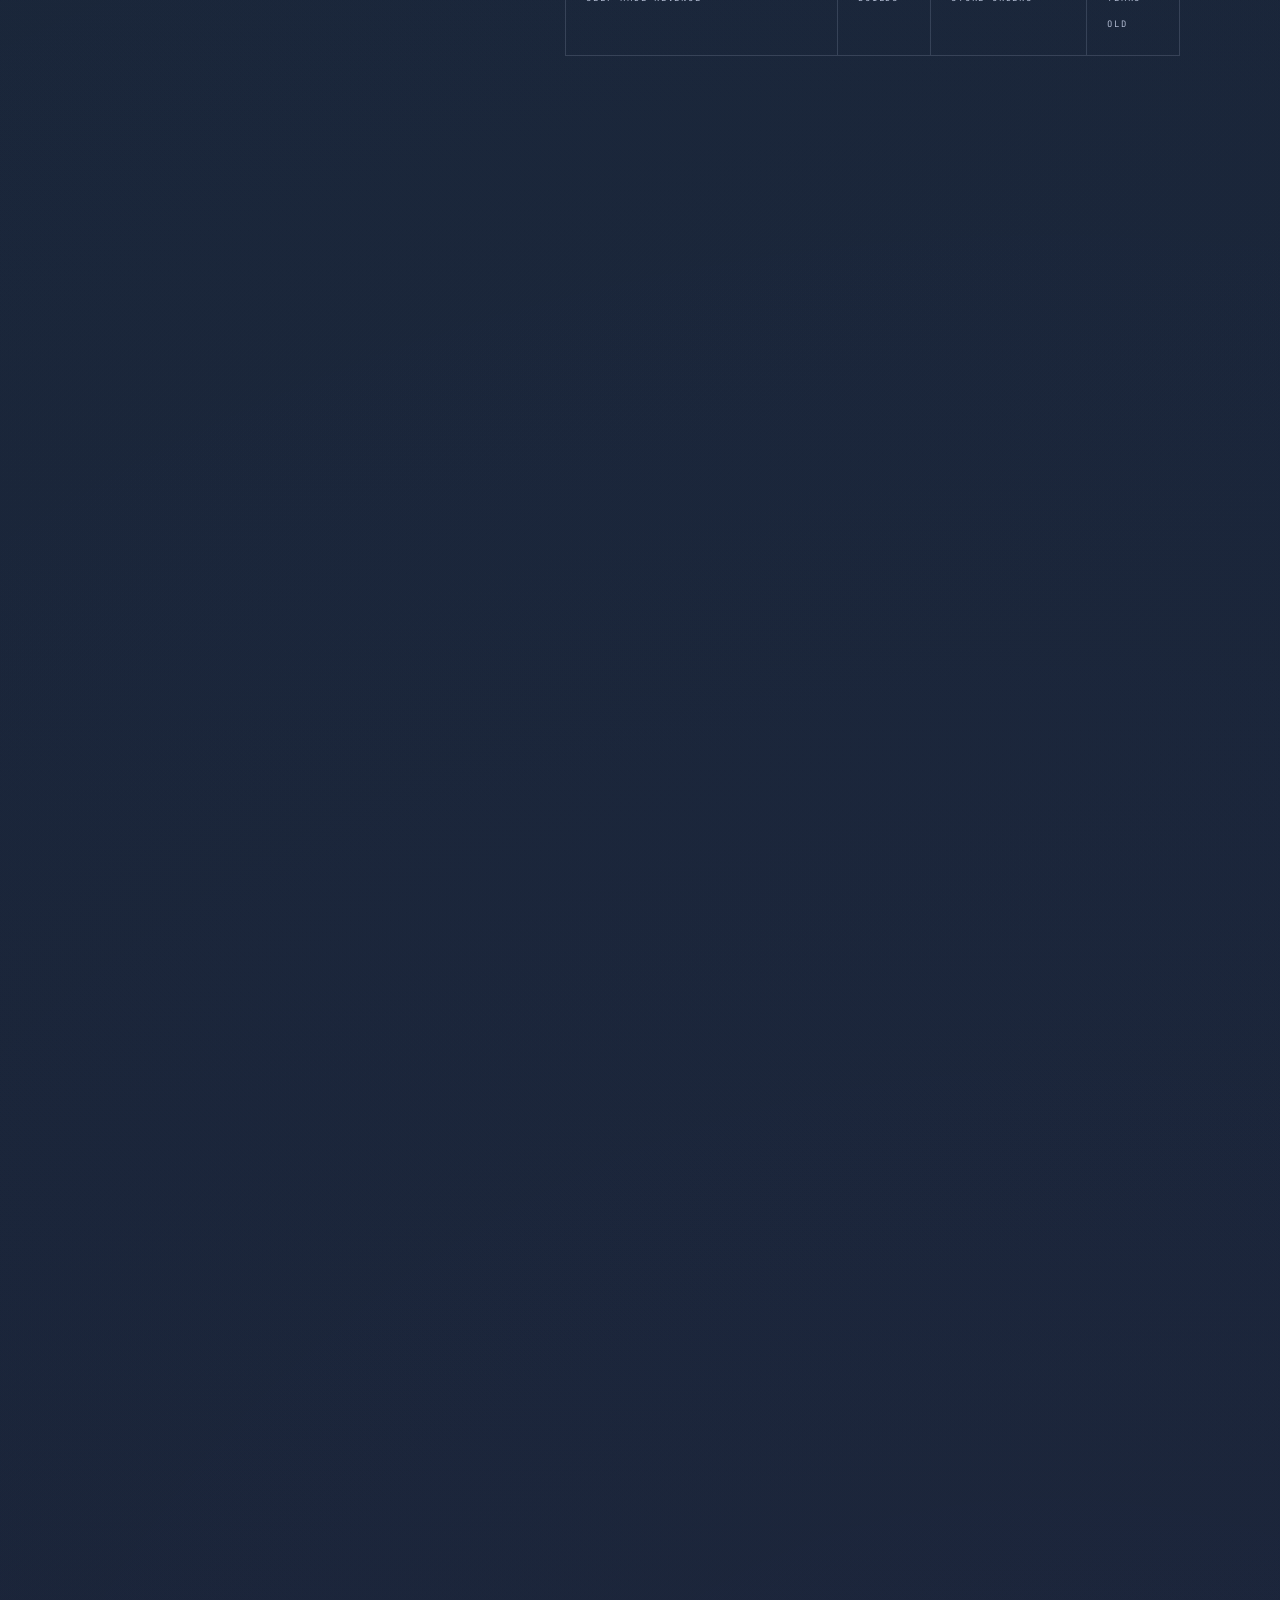
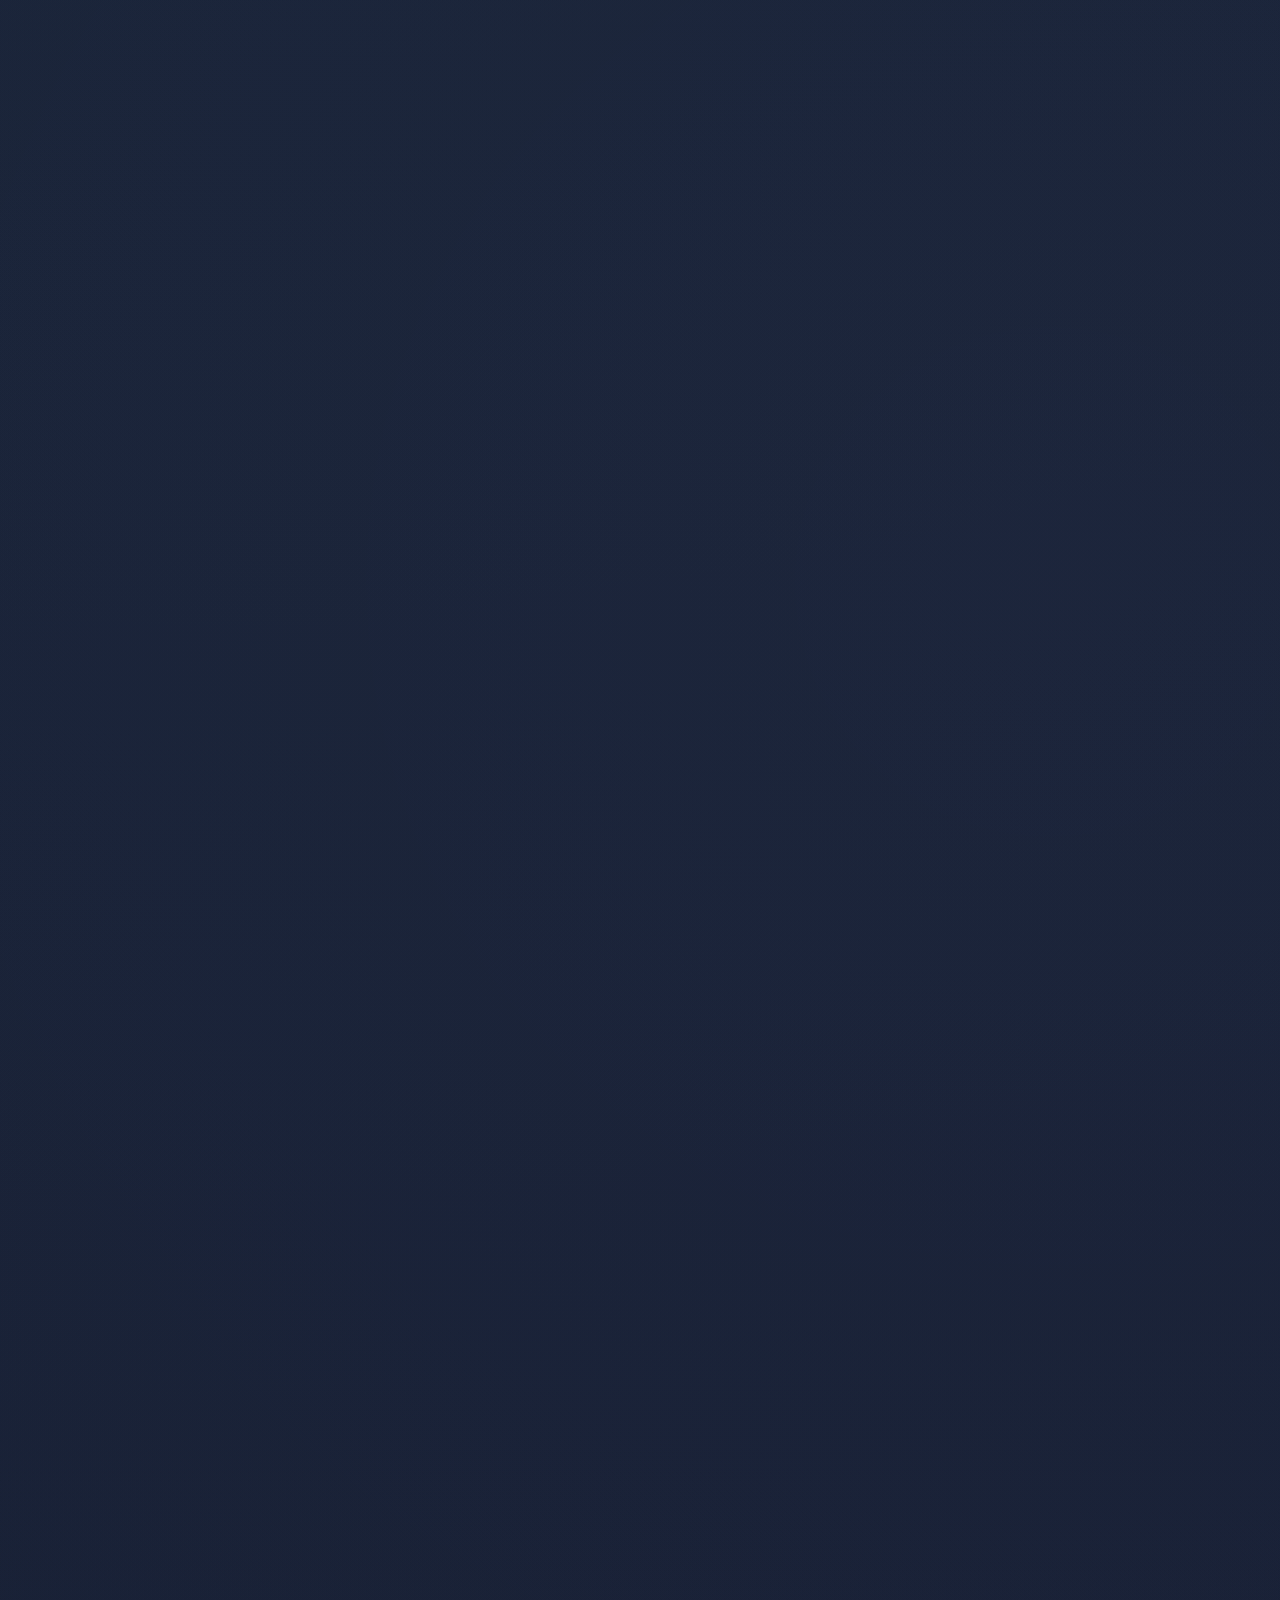
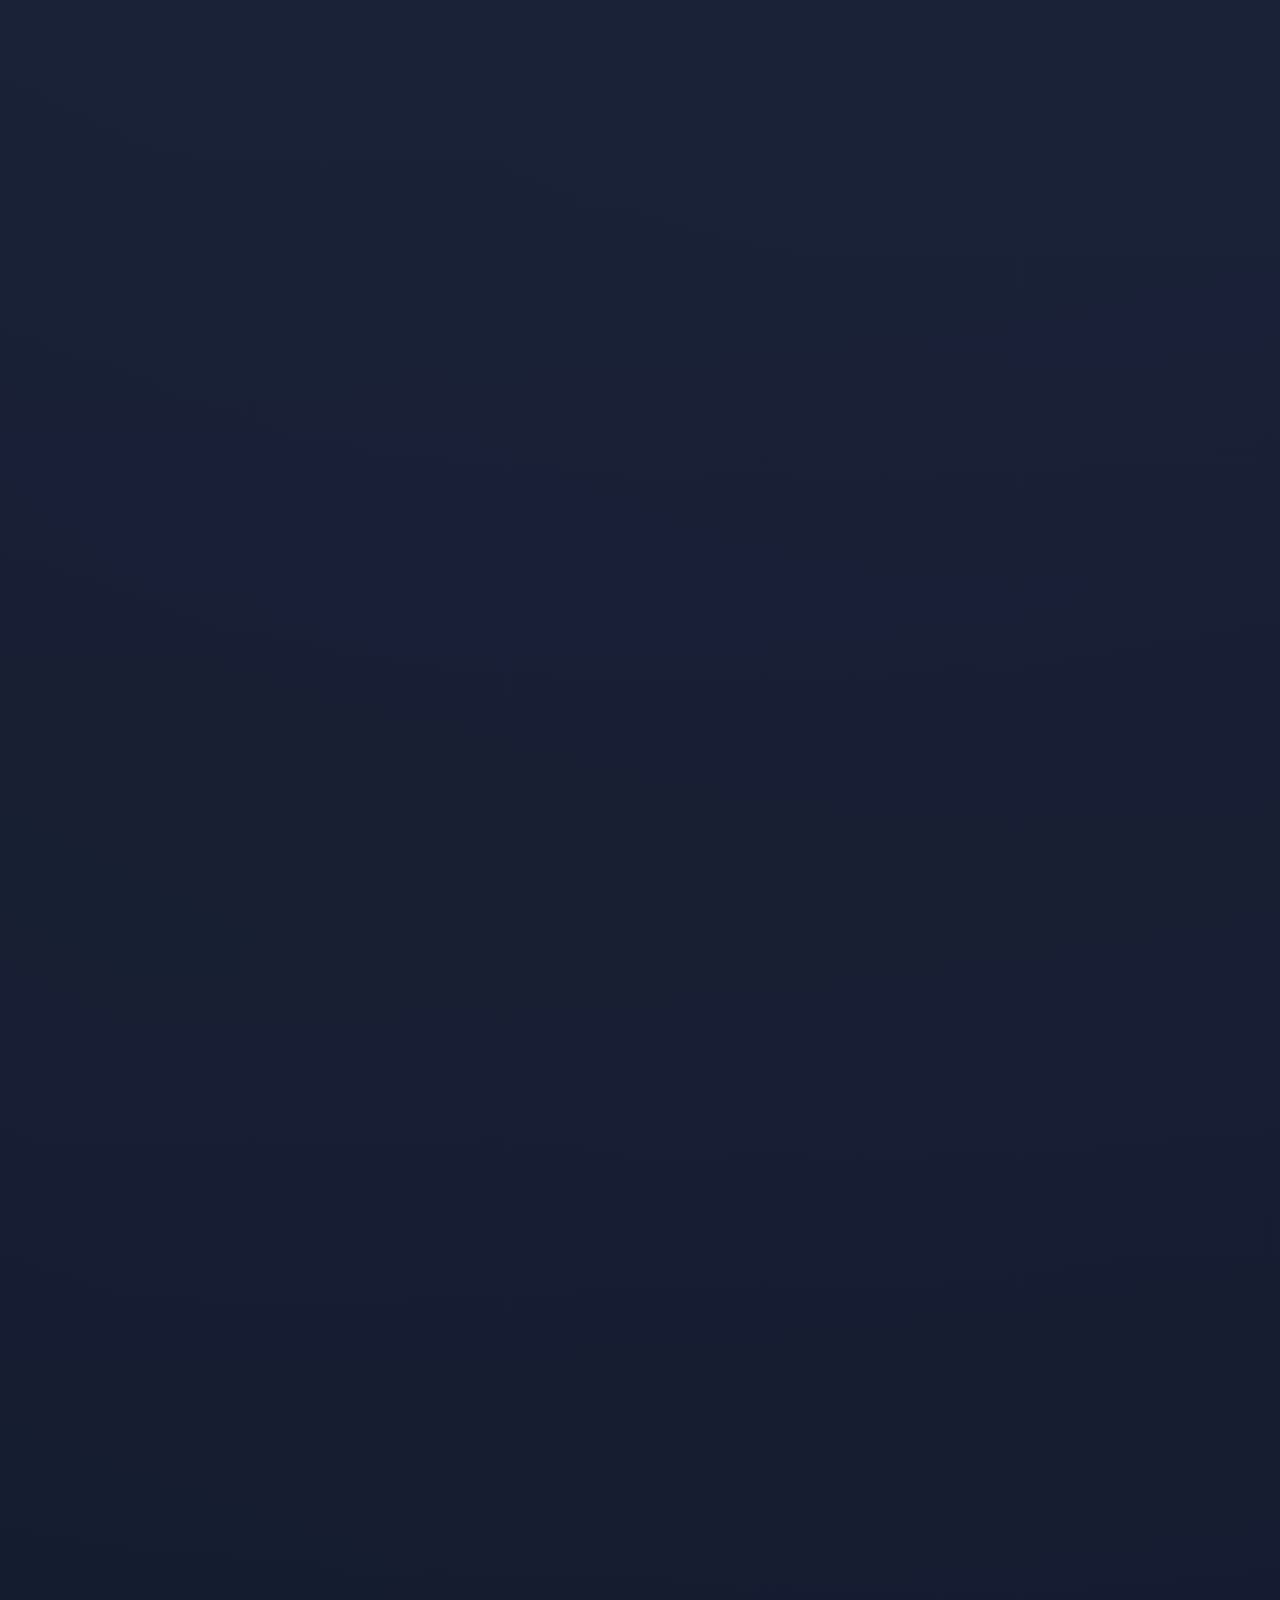
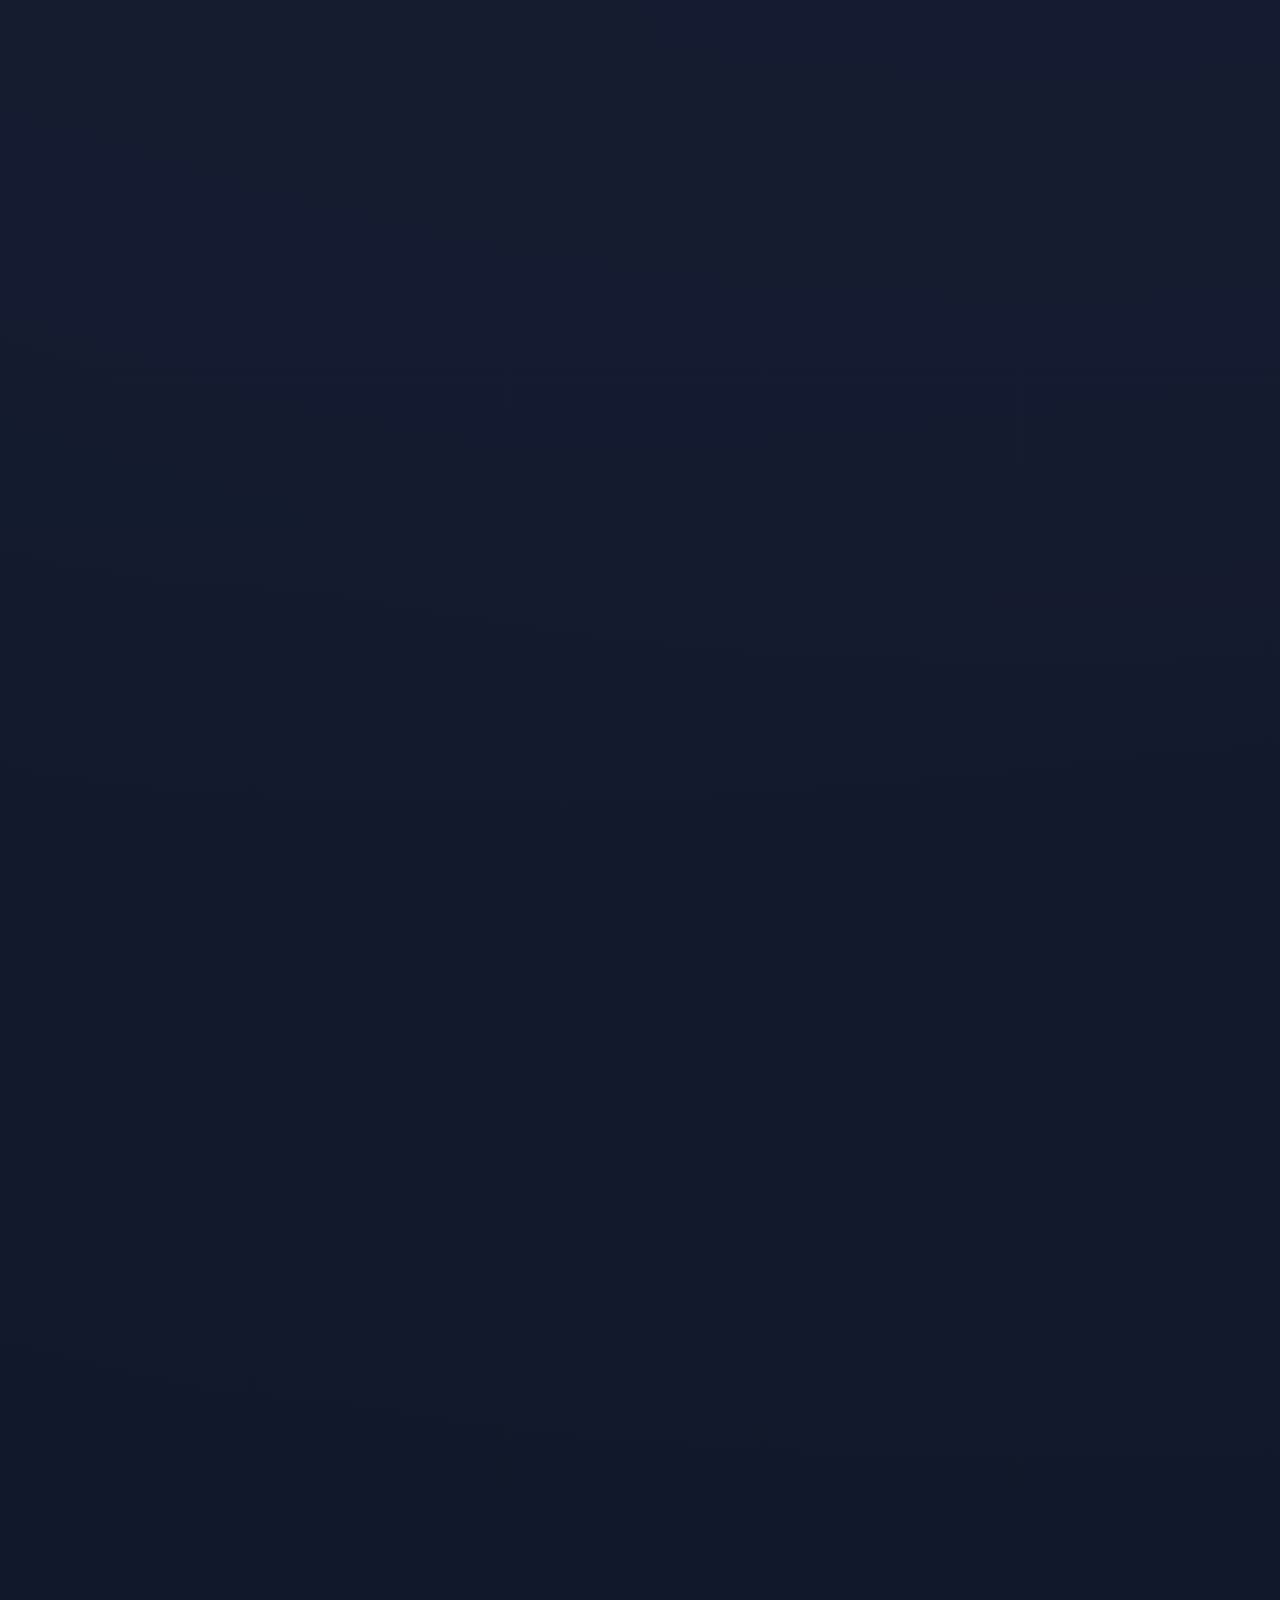
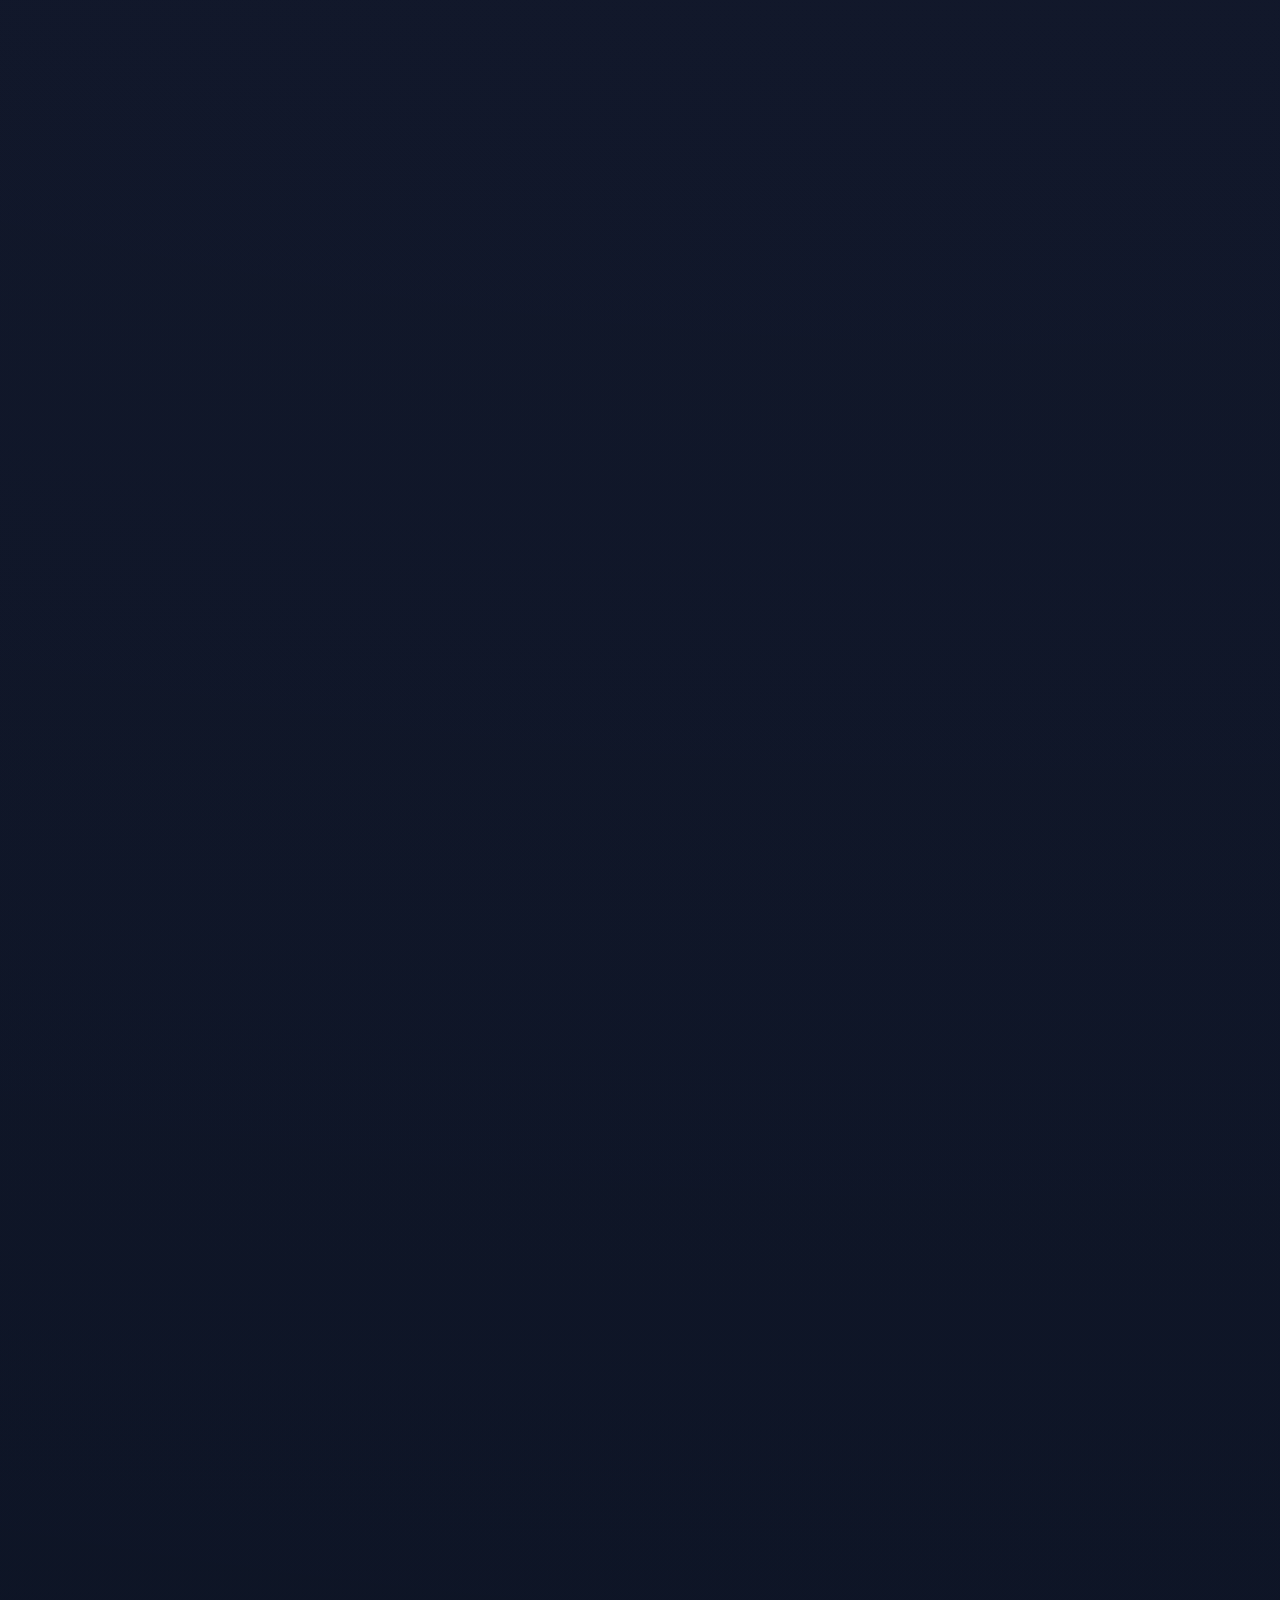
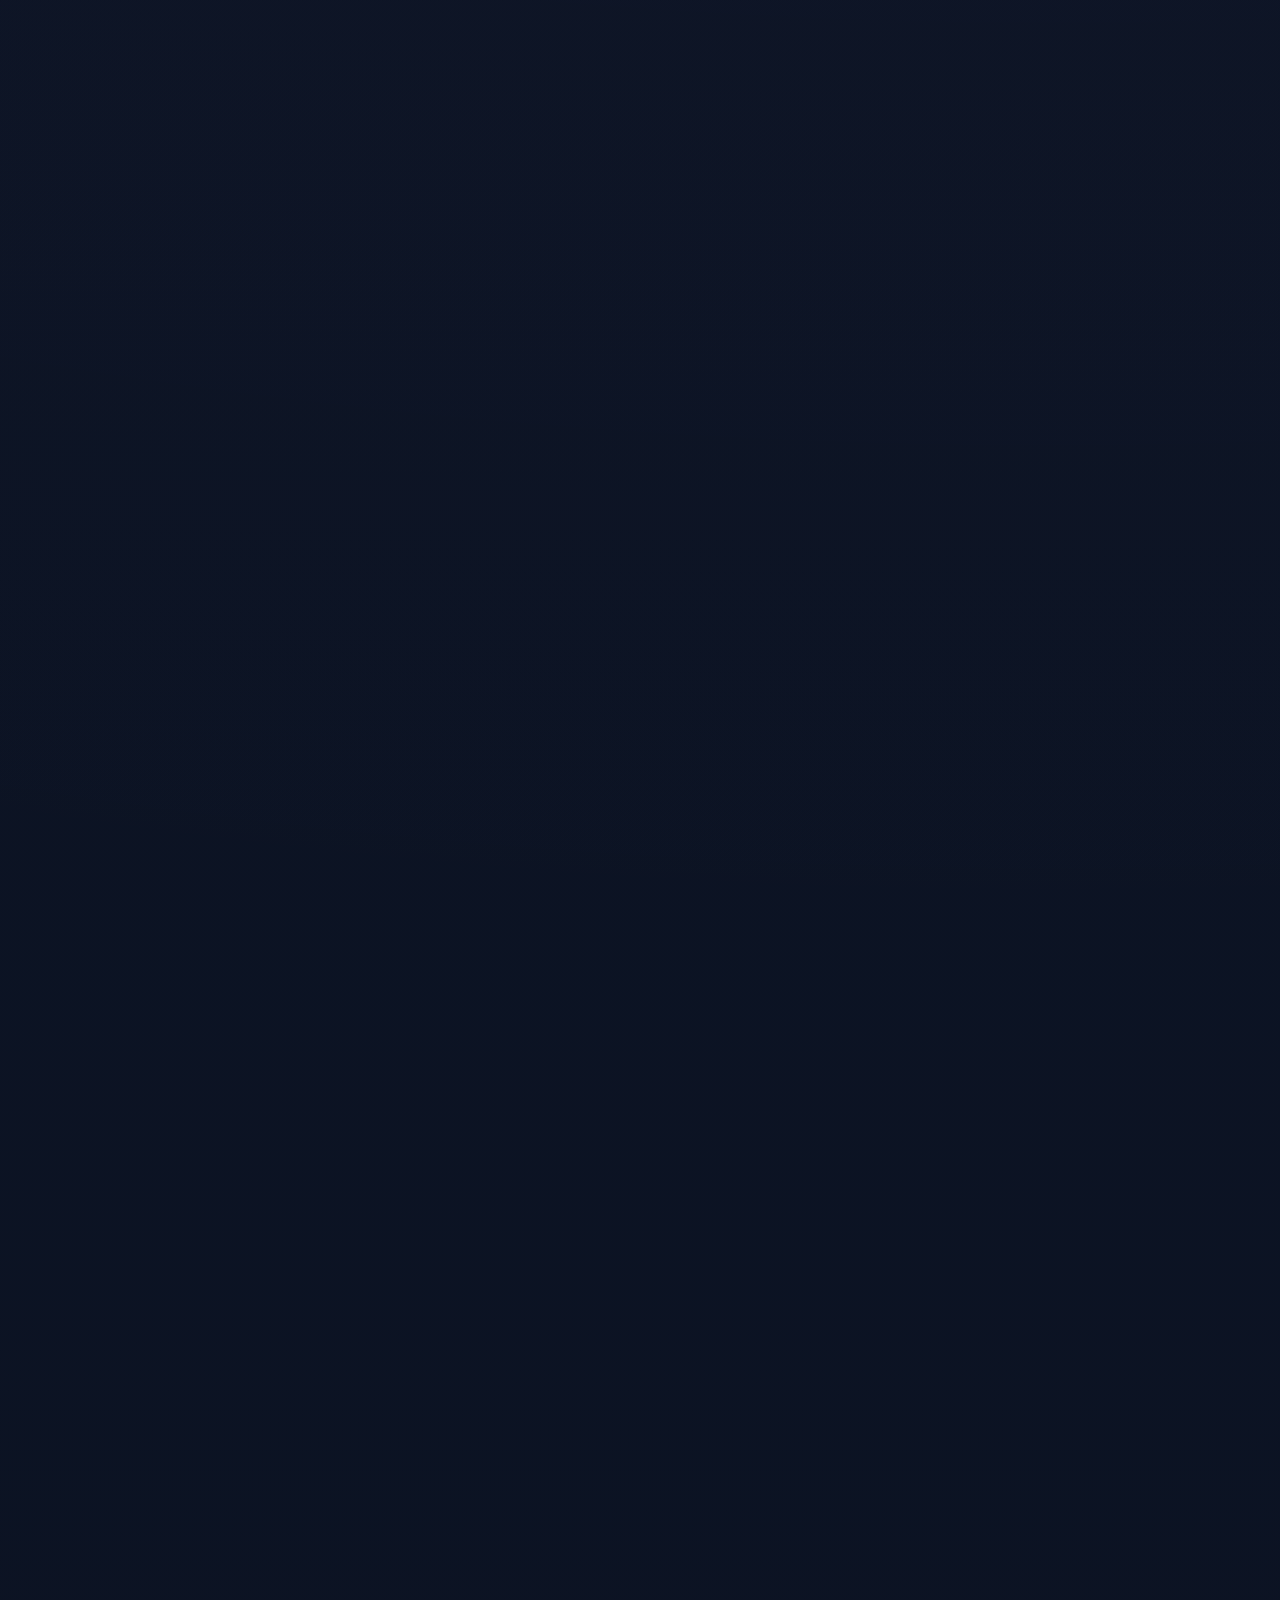
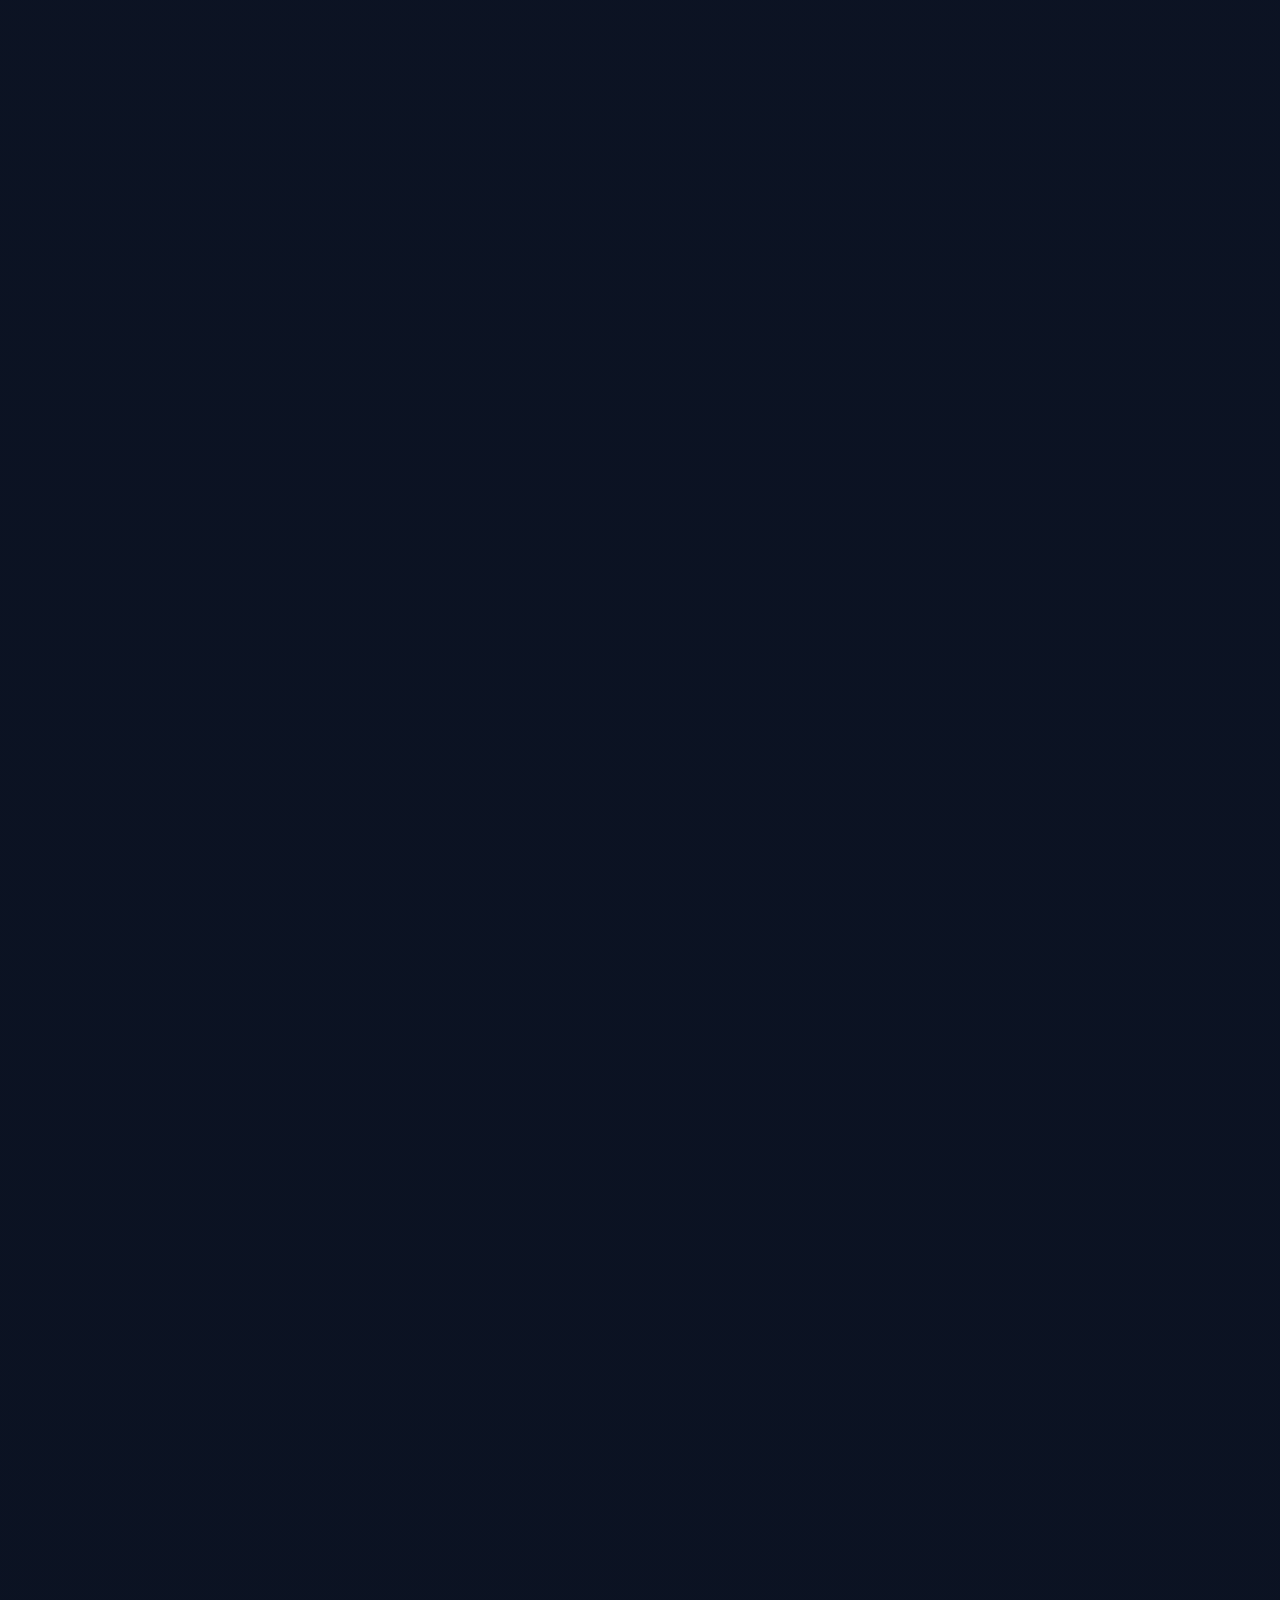
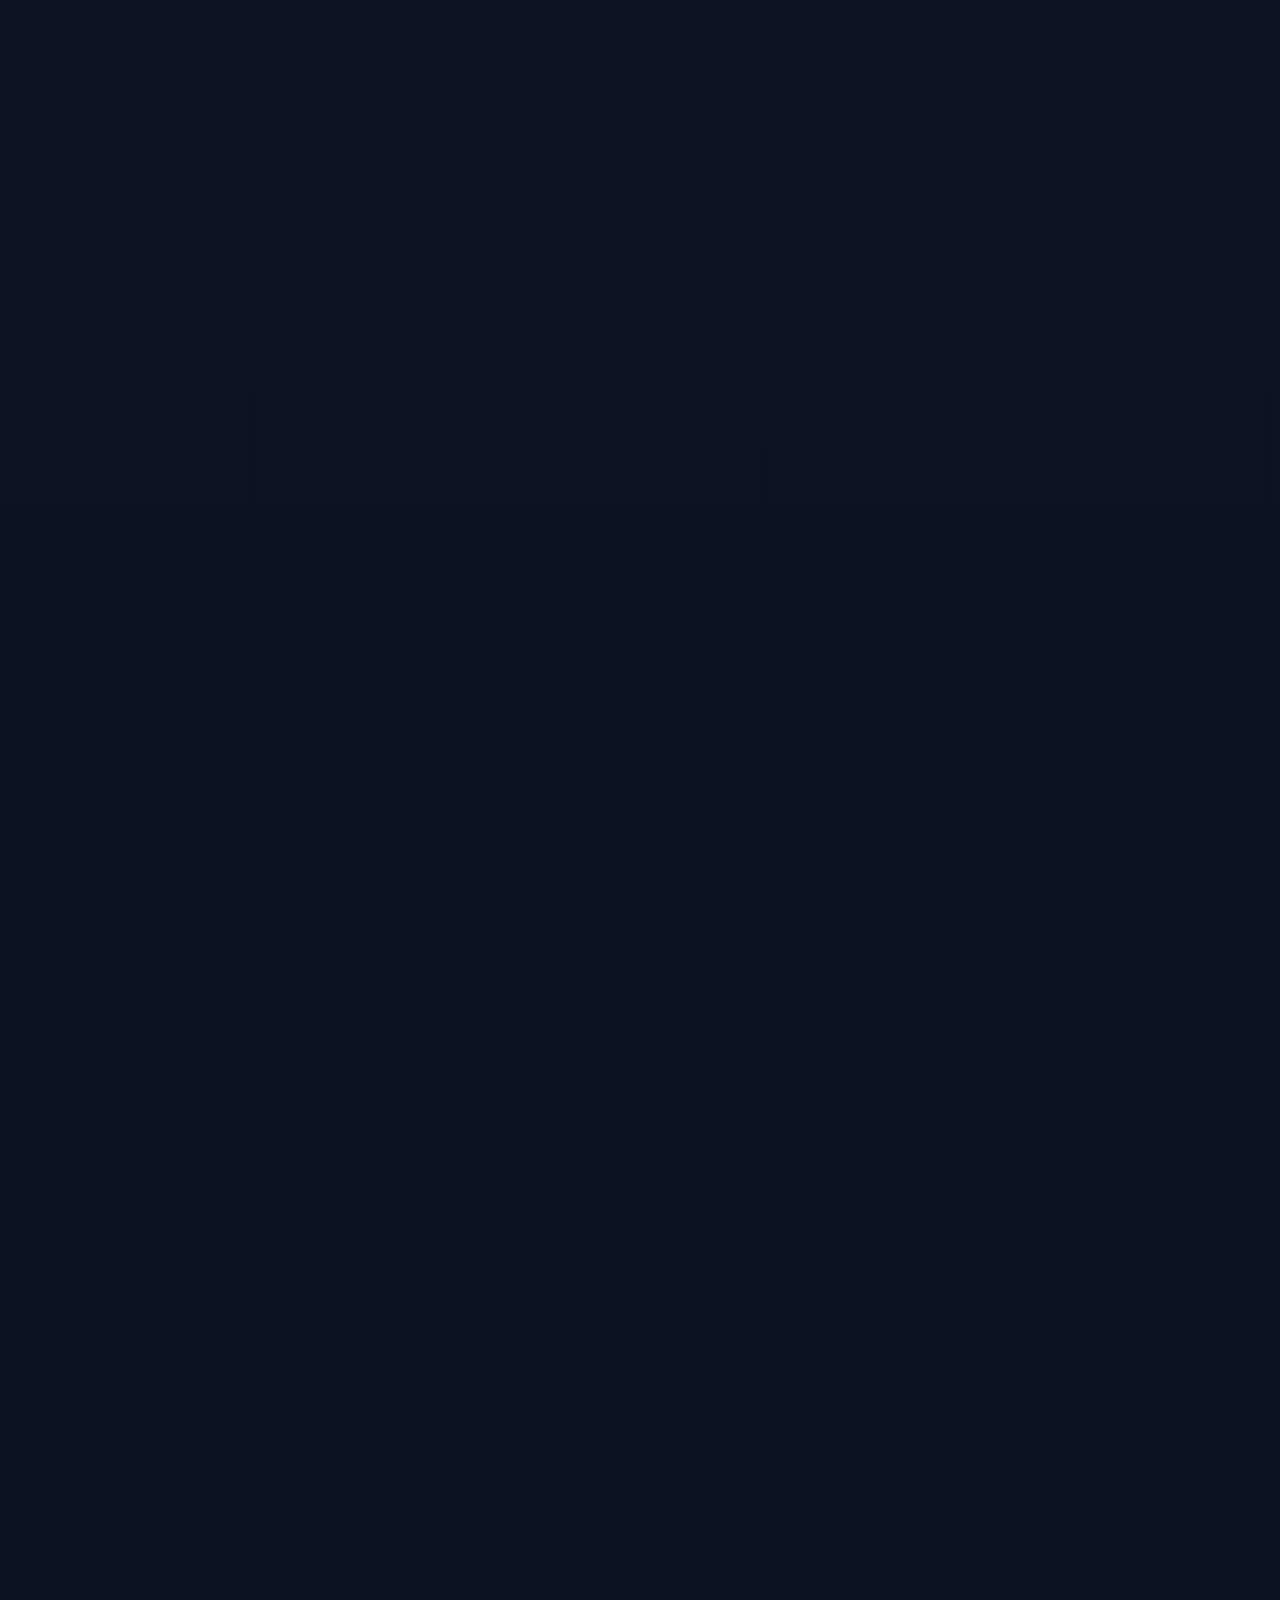
==== commit 90790ce9: "Add files via upload" ====
--- a/index.html
+++ b/index.html
@@ -1727,244 +1727,6 @@
 </script>
 
 
-<style id="timeline-reference-motion-final">
-/* FINAL — reference timeline proportions and motion */
-#life{
-  height:340vh!important;
-  position:relative!important;
-  z-index:1!important;
-  overflow:hidden!important;
-}
-#life .tl-sticky{
-  position:sticky!important;
-  top:0!important;
-  height:100vh!important;
-  height:100svh!important;
-  overflow:hidden!important;
-  display:flex!important;
-  align-items:center!important;
-  width:100vw!important;
-}
-#life .tl-track{
-  display:flex!important;
-  flex-wrap:nowrap!important;
-  gap:4vw!important;
-  width:max-content!important;
-  min-width:max-content!important;
-  padding:0 10vw!important;
-  margin:0!important;
-  will-change:transform!important;
-  transform:translate3d(0,0,0)!important;
-}
-#life .tl-item{
-  flex:0 0 min(78vw,400px)!important;
-  width:min(78vw,400px)!important;
-  min-width:min(78vw,400px)!important;
-  min-height:0!important;
-  height:auto!important;
-  box-sizing:border-box!important;
-  border:1px solid var(--line2)!important;
-  background:var(--bg2)!important;
-  padding:26px!important;
-  position:relative!important;
-  display:block!important;
-  opacity:1!important;
-  transform:none!important;
-  box-shadow:none!important;
-  transition:none!important;
-}
-#life .tl-item .y{
-  position:static!important;
-  display:block!important;
-  font-family:var(--disp)!important;
-  font-weight:900!important;
-  color:var(--acid)!important;
-  font-size:2.2rem!important;
-  line-height:1!important;
-}
-#life .tl-item h4{
-  margin:10px 0 8px!important;
-  font-size:1rem!important;
-}
-#life .tl-item p{
-  color:var(--dim)!important;
-  font-size:.85rem!important;
-  margin:0!important;
-}
-#life .tl-item::before{display:none!important}
-#life .tl-item::after{
-  content:''!important;
-  position:absolute!important;
-  top:50%!important;
-  right:-4vw!important;
-  width:4vw!important;
-  height:1px!important;
-  background:var(--line2)!important;
-  opacity:1!important;
-  transform:none!important;
-}
-#life .tl-item:last-child::after{display:none!important}
-
-/* Never pause the archive conveyor just because the pointer is over an image. */
-#screens .strip:hover .strip-track,
-#screens .strip:focus-within .strip-track{
-  animation-play-state:running!important;
-}
-#screens .strip,
-#screens .strip-track,
-#screens .sframe,
-#screens .sframe img{
-  touch-action:auto!important;
-}
-
-/* Keep wheel scrolling alive over image/interactive surfaces. */
-html,body{overscroll-behavior-y:auto!important}
-
-@media(max-width:680px){
-  #life{height:420vh!important}
-  #life .tl-item{
-    flex-basis:82vw!important;
-    width:82vw!important;
-    min-width:82vw!important;
-    padding:20px!important;
-  }
-}
-</style>
-
-<style id="timeline-smooth-final">
-/* One authoritative timeline renderer. Older experimental timeline controllers
-   are removed so there is exactly one writer for #tlTrack's transform. */
-#life{
-  position:relative!important;
-  width:100%!important;
-  height:300vh!important;
-  min-height:100vh!important;
-  overflow:visible!important;
-  isolation:isolate!important;
-}
-#life .tl-sticky{
-  position:sticky!important;
-  top:0!important;
-  width:100%!important;
-  height:100vh!important;
-  height:100svh!important;
-  min-height:0!important;
-  display:flex!important;
-  align-items:center!important;
-  overflow:hidden!important;
-  box-sizing:border-box!important;
-  isolation:isolate!important;
-  transform:none!important;
-}
-#life .tl-track{
-  position:relative!important;
-  display:flex!important;
-  flex:0 0 auto!important;
-  flex-wrap:nowrap!important;
-  align-items:center!important;
-  gap:78px!important;
-  width:max-content!important;
-  min-width:max-content!important;
-  padding:0 10vw!important;
-  margin:0!important;
-  transform:translate3d(0,0,0)!important;
-  transition:none!important;
-  will-change:transform!important;
-  backface-visibility:hidden!important;
-}
-#life .tl-item{
-  flex:0 0 400px!important;
-  width:400px!important;
-  min-width:400px!important;
-  height:186px!important;
-  min-height:186px!important;
-  max-height:186px!important;
-  box-sizing:border-box!important;
-  position:relative!important;
-  display:block!important;
-  padding:26px 24px!important;
-  margin:0!important;
-  overflow:hidden!important;
-  opacity:1!important;
-  transform:none!important;
-  border:1px solid rgba(220,230,255,.22)!important;
-  background:linear-gradient(180deg,rgba(24,36,60,.96),rgba(12,19,35,.985))!important;
-  box-shadow:none!important;
-  transition:none!important;
-  backface-visibility:hidden!important;
-}
-#life .tl-item::before,#life .tl-item::after{display:none!important}
-#life .tl-item .y{
-  display:block!important;
-  margin:0 0 28px!important;
-  font-family:var(--disp)!important;
-  font-weight:900!important;
-  font-size:2.15rem!important;
-  line-height:.9!important;
-  letter-spacing:-.03em!important;
-  color:var(--acid)!important;
-}
-#life .tl-item h4{margin:0 0 12px!important;max-width:none!important;font-size:.9rem!important;line-height:1.1!important;white-space:nowrap!important}
-#life .tl-item p{margin:0!important;max-width:none!important;font-size:.74rem!important;line-height:1.45!important;color:var(--dim)!important}
-@media(max-width:700px){
-  #life .tl-track{gap:18px!important;padding:0 9vw!important}
-  #life .tl-item{flex-basis:82vw!important;width:82vw!important;min-width:82vw!important;height:184px!important;min-height:184px!important;max-height:184px!important;padding:22px 20px!important}
-  #life .tl-item .y{font-size:2rem!important;margin-bottom:22px!important}
-  #life .tl-item h4{font-size:.78rem!important;margin-bottom:9px!important}
-  #life .tl-item p{font-size:.68rem!important}
-}
-@media(prefers-reduced-motion:reduce){#life .tl-track{will-change:auto!important}}
-</style>
-<script id="timeline-smooth-final">
-(function(){
-  'use strict';
-  function clamp(v,a,b){return Math.max(a,Math.min(b,v));}
-  function ready(fn){if(document.readyState==='loading')document.addEventListener('DOMContentLoaded',fn,{once:true});else fn();}
-  ready(function(){
-    var life=document.getElementById('life'), track=document.getElementById('tlTrack');
-    if(!life||!track)return;
-    var mobile=window.matchMedia('(max-width:700px)').matches || ('ontouchstart' in window);
-    var raf=0, maxX=0, topY=0, lastWidth=0, lastHeight=0;
-    function measure(){
-      if(!life||!track)return;
-      track.style.setProperty('transform','translate3d(0,0,0)','important');
-      var rect=track.getBoundingClientRect();
-      maxX=Math.max(0, track.scrollWidth - Math.max(1,window.innerWidth));
-      var vh=Math.max(1,window.innerHeight);
-      /* Exact runway: the sticky viewport lasts exactly as long as horizontal travel. */
-      life.style.setProperty('height',(vh+maxX)+'px','important');
-      topY=life.getBoundingClientRect().top+window.scrollY;
-      lastWidth=window.innerWidth; lastHeight=window.innerHeight;
-      render();
-    }
-    function render(){
-      raf=0;
-      if(!life||!track)return;
-      var y=window.scrollY || document.documentElement.scrollTop || 0;
-      var x=clamp(y-topY,0,maxX);
-      /* Mobile deliberately uses direct mapping: native touch scrolling already supplies
-         the smoothing. Adding JS interpolation here creates visible lag/buffering. */
-      track.style.setProperty('transform','translate3d('+(-x).toFixed(2)+'px,0,0)','important');
-    }
-    function schedule(){if(!raf)raf=requestAnimationFrame(render);}
-    function resize(){
-      if(window.innerWidth!==lastWidth || Math.abs(window.innerHeight-lastHeight)>2) measure();
-      else schedule();
-    }
-    measure();
-    addEventListener('scroll',schedule,{passive:true});
-    addEventListener('resize',resize,{passive:true});
-    if(window.visualViewport)window.visualViewport.addEventListener('resize',resize,{passive:true});
-    if(document.fonts&&document.fonts.ready)document.fonts.ready.then(measure);
-    if(window.ResizeObserver){
-      var ro=new ResizeObserver(function(){measure();});
-      ro.observe(track);
-    }
-    requestAnimationFrame(measure);
-  });
-})();
-</script>
-
 <style id="mobile-performance-final">
 /* ============================================================
    MOBILE PERFORMANCE / INTERACTION HARDENING
@@ -2093,136 +1855,66 @@
 })();
 </script>
 
-<style id="timeline-mobile-native-final">
-/* FINAL MOBILE TIMELINE: never rely on position:sticky. Native page scrolling
-   stays in charge; the timeline viewport is temporarily fixed only while the
-   section is being traversed. */
-@media (max-width:700px){
-  #life{
-    position:relative!important;
-    height:100vh!important;
-    min-height:100vh!important;
-    overflow:visible!important;
-    isolation:auto!important;
-    contain:none!important;
-  }
-  #life .tl-sticky{
-    position:absolute!important;
-    left:0!important;
-    top:0!important;
-    width:100%!important;
-    height:100svh!important;
-    min-height:100svh!important;
-    overflow:hidden!important;
-    display:flex!important;
-    align-items:center!important;
-    contain:none!important;
-    isolation:auto!important;
-    overscroll-behavior: auto!important;
-    touch-action:pan-y!important;
-  }
-  #life .tl-track{
-    transform:translate3d(0,0,0)!important;
-    transition:none!important;
-    will-change:transform!important;
-    backface-visibility:hidden!important;
-  }
-  #life .tl-item{
-    flex:0 0 82vw!important;
-    width:82vw!important;
-    min-width:82vw!important;
-    height:184px!important;
-    min-height:184px!important;
-    max-height:184px!important;
-    transform:none!important;
-    transition:none!important;
-  }
-}
+<style id="timeline-reference-restore-final">
+/* Restored from the earlier working PORTFOLIO 2.0 V5 timeline implementation. */
+#life{height:340vh!important;position:relative!important;z-index:1!important;overflow:visible!important;isolation:auto!important;contain:none!important}
+#life .tl-sticky{position:sticky!important;top:0!important;height:100vh!important;height:100svh!important;overflow:hidden!important;display:flex!important;align-items:center!important;width:100%!important;contain:none!important;isolation:auto!important}
+#life .tl-track{display:flex!important;gap:4vw!important;padding:0 10vw!important;width:max-content!important;min-width:max-content!important;flex-wrap:nowrap!important;will-change:transform!important;transform:translate3d(0,0,0)!important;margin:0!important}
+#life .tl-item{flex:0 0 min(78vw,400px)!important;width:min(78vw,400px)!important;min-width:min(78vw,400px)!important;min-height:0!important;box-sizing:border-box!important;border:1px solid var(--line2)!important;background:var(--bg2)!important;padding:26px!important;position:relative!important;display:block!important;opacity:1!important;transform:none!important;transition:none!important}
+#life .tl-item .y{font-family:var(--disp)!important;font-weight:900!important;color:var(--acid)!important;font-size:2.2rem!important;line-height:1!important}
+#life .tl-item h4{margin:10px 0 8px!important;font-size:1rem!important;max-width:none!important}
+#life .tl-item p{color:var(--dim)!important;font-size:.85rem!important;max-width:none!important}
+#life .tl-item::before{display:none!important}
+#life .tl-item::after{content:''!important;display:block!important;position:absolute!important;top:50%!important;right:-4vw!important;width:4vw!important;height:1px!important;background:var(--line2)!important}
+#life .tl-item:last-child::after{display:none!important}
+@media(max-width:960px){
+  #life .tl-sticky{height:100svh!important}
+  #life .tl-item{flex-basis:78vw!important;width:78vw!important;min-width:78vw!important}
+}
+@media(max-width:560px){
+  #life{height:340vh!important}
+  #life .tl-sticky{height:100svh!important;overflow:hidden!important}
+  #life .tl-track{gap:16px!important;padding:0 11vw!important}
+  #life .tl-item{flex-basis:78vw!important;width:78vw!important;min-width:78vw!important;padding:20px!important}
+  #life .tl-item .y{font-size:clamp(2.2rem,15vw,3.5rem)!important}
+  #life .tl-item h4{font-size:.9rem!important}
+  #life .tl-item p{font-size:.72rem!important;line-height:1.6!important}
+}
+/* Archive rows: vertical page scrolling must remain native even over cards/images. */
+#screens .strip,#screens .strip-track,#screens .sframe,#screens .sframe .vmedia,#screens .sframe img{touch-action:pan-y!important;overscroll-behavior:auto!important}
+#screens .strip{overflow:hidden!important}
+#screens .sframe img{pointer-events:none!important;-webkit-user-drag:none!important;user-select:none!important}
 </style>
-<script id="timeline-mobile-native-final">
+<script id="timeline-reference-restore-final">
 (function(){
   'use strict';
-  function ready(fn){
-    if(document.readyState==='loading')document.addEventListener('DOMContentLoaded',fn,{once:true});
-    else fn();
-  }
+  function ready(fn){if(document.readyState==='loading')document.addEventListener('DOMContentLoaded',fn,{once:true});else fn();}
+  function clamp(v,a,b){return Math.min(b,Math.max(a,v));}
   ready(function(){
     var life=document.getElementById('life');
-    var sticky=life&&life.querySelector('.tl-sticky');
-    var oldTrack=life&&life.querySelector('#tlTrack');
-    if(!life||!sticky||!oldTrack)return;
-
-    /* Detach the track from every previous experimental scroll handler.
-       Those handlers retain the old node, so they can no longer fight this
-       controller. */
+    var oldTrack=life&&document.getElementById('tlTrack');
+    if(!life||!oldTrack)return;
+
+    /* Detach the track from every previous experimental timeline listener. */
     var track=oldTrack.cloneNode(true);
     oldTrack.replaceWith(track);
 
-    var raf=0, topY=0, travel=0, vh=0, sectionH=0, measured=false;
-    var ticking=false;
-    function clamp(v,a,b){return Math.max(a,Math.min(b,v));}
-
-    function measure(){
-      if(!life||!sticky||!track)return;
-      var wasFixed=sticky.getAttribute('data-mobile-fixed')==='1';
-      if(wasFixed){
-        sticky.style.position='absolute';
-        sticky.removeAttribute('data-mobile-fixed');
-      }
-      track.style.setProperty('transform','translate3d(0,0,0)','important');
-      vh=Math.max(1,window.innerHeight||document.documentElement.clientHeight||1);
-      var width=Math.max(1,window.innerWidth||document.documentElement.clientWidth||1);
-      travel=Math.max(0,track.scrollWidth-width);
-      sectionH=vh+travel;
-      life.style.setProperty('height',sectionH+'px','important');
-      sticky.style.setProperty('height',vh+'px','important');
-      topY=life.getBoundingClientRect().top+(window.scrollY||window.pageYOffset||0);
-      measured=true;
-      render(true);
+    function render(){
+      var r=life.getBoundingClientRect();
+      var total=Math.max(1,life.offsetHeight-window.innerHeight);
+      var p=clamp(-r.top/total,0,1);
+      var max=Math.max(0,track.scrollWidth-window.innerWidth);
+      track.style.setProperty('transform','translate3d('+(-p*max).toFixed(2)+'px,0,0)','important');
     }
-
-    function render(force){
-      raf=0;
-      if(!measured)return;
-      var y=window.scrollY||window.pageYOffset||0;
-      var local=y-topY;
-      var active=local>0 && local<travel;
-      var x=clamp(local,0,travel);
-
-      if(active){
-        if(sticky.getAttribute('data-mobile-fixed')!=='1'){
-          sticky.style.setProperty('position','fixed','important');
-          sticky.style.setProperty('left','0','important');
-          sticky.style.setProperty('top','0','important');
-          sticky.style.setProperty('width','100%','important');
-          sticky.setAttribute('data-mobile-fixed','1');
-        }
-      }else{
-        if(sticky.getAttribute('data-mobile-fixed')==='1'){
-          sticky.style.setProperty('position','absolute','important');
-          sticky.removeAttribute('data-mobile-fixed');
-        }
-        sticky.style.setProperty('left','0','important');
-        sticky.style.setProperty('width','100%','important');
-        sticky.style.setProperty('top',(local<=0?0:travel)+'px','important');
-      }
-      track.style.setProperty('transform','translate3d('+(-x).toFixed(2)+'px,0,0)','important');
-    }
-
-    function schedule(){if(!raf)raf=requestAnimationFrame(render);}
-    function resize(){measure();}
-
-    measure();
-    window.addEventListener('scroll',schedule,{passive:true});
-    window.addEventListener('resize',resize,{passive:true});
-    if(window.visualViewport)window.visualViewport.addEventListener('resize',resize,{passive:true});
-    if(document.fonts&&document.fonts.ready)document.fonts.ready.then(measure);
-    if(window.ResizeObserver){
-      var ro=new ResizeObserver(function(){measure();});
-      ro.observe(track);
-    }
-    window.addEventListener('orientationchange',function(){setTimeout(measure,80)},{passive:true});
-    requestAnimationFrame(measure);
+    var raf=0;
+    function schedule(){if(raf)return;raf=requestAnimationFrame(function(){raf=0;render();});}
+    addEventListener('scroll',schedule,{passive:true});
+    addEventListener('resize',schedule,{passive:true});
+    if(window.visualViewport)window.visualViewport.addEventListener('resize',schedule,{passive:true});
+    if(document.fonts&&document.fonts.ready)document.fonts.ready.then(render);
+    if(window.ResizeObserver){var ro=new ResizeObserver(schedule);ro.observe(track);}
+    window.addEventListener('orientationchange',function(){setTimeout(render,100)},{passive:true});
+    render();
   });
 })();
 </script>
